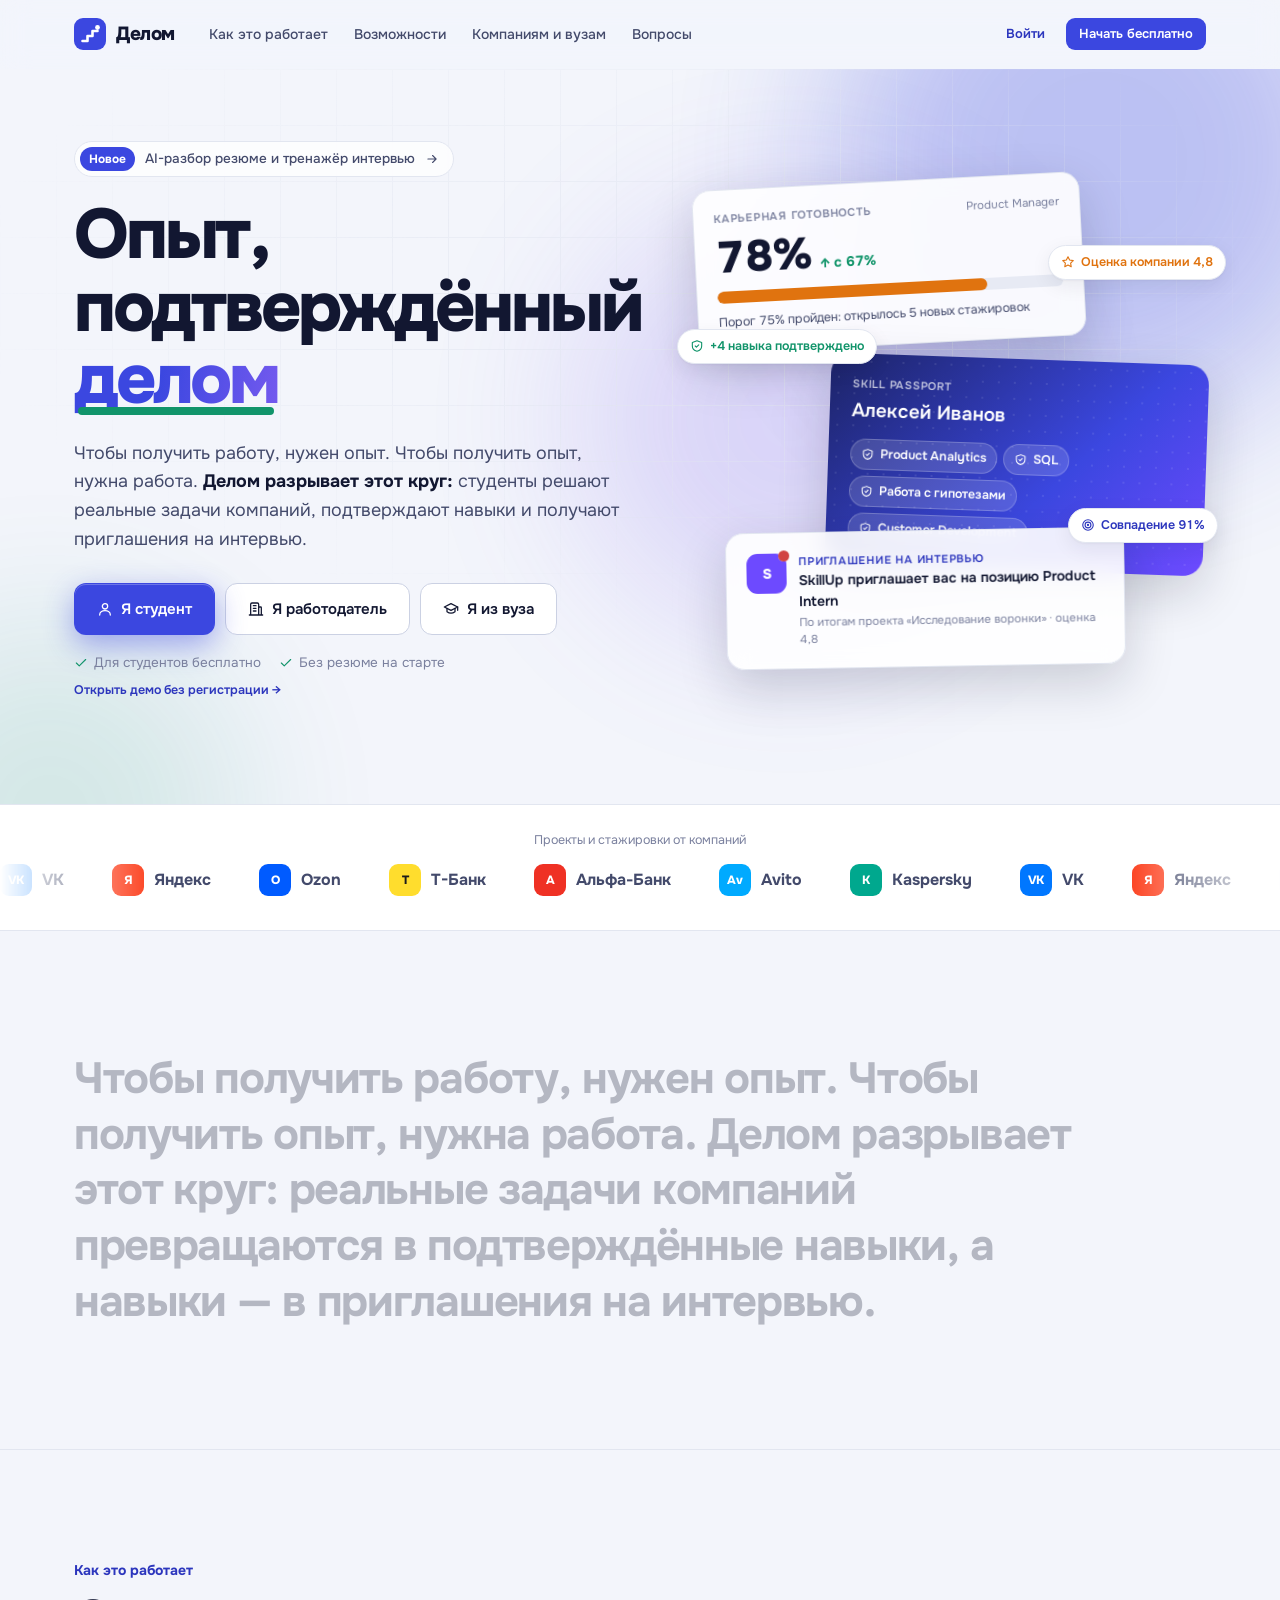
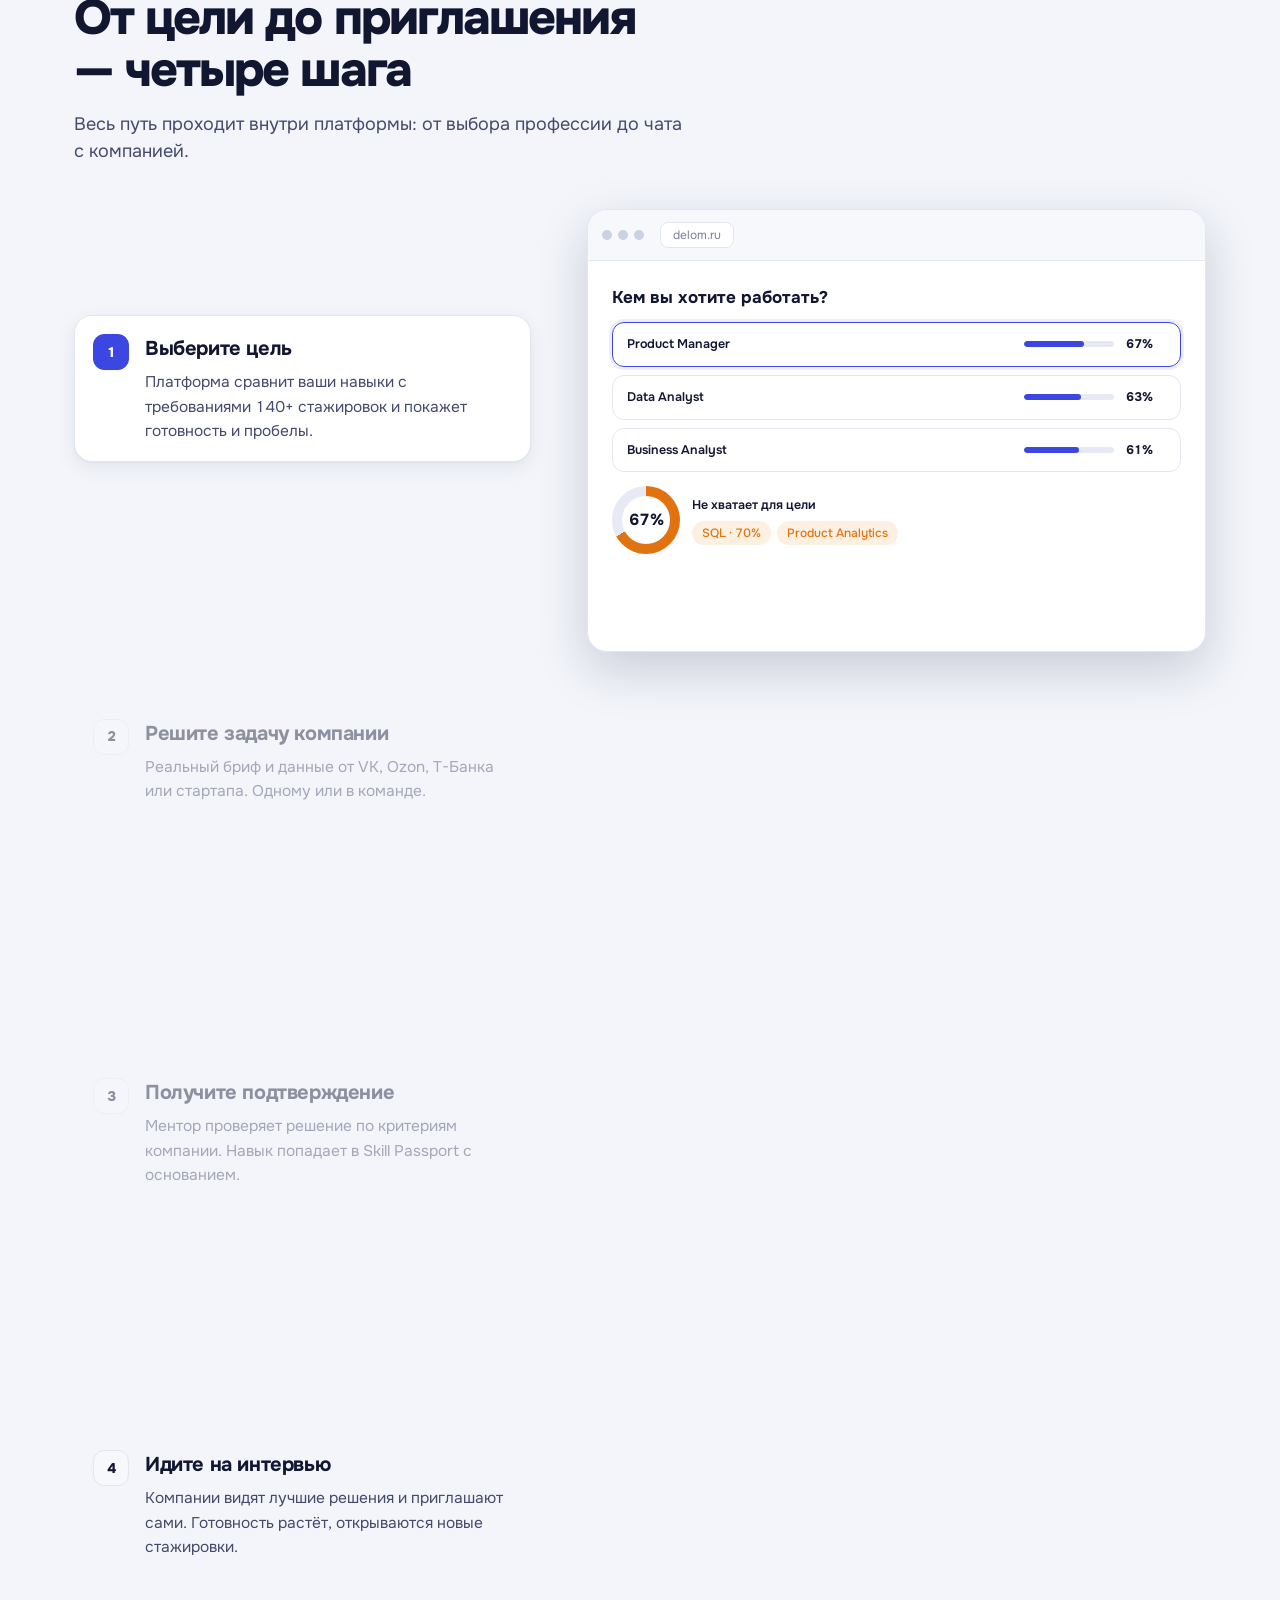
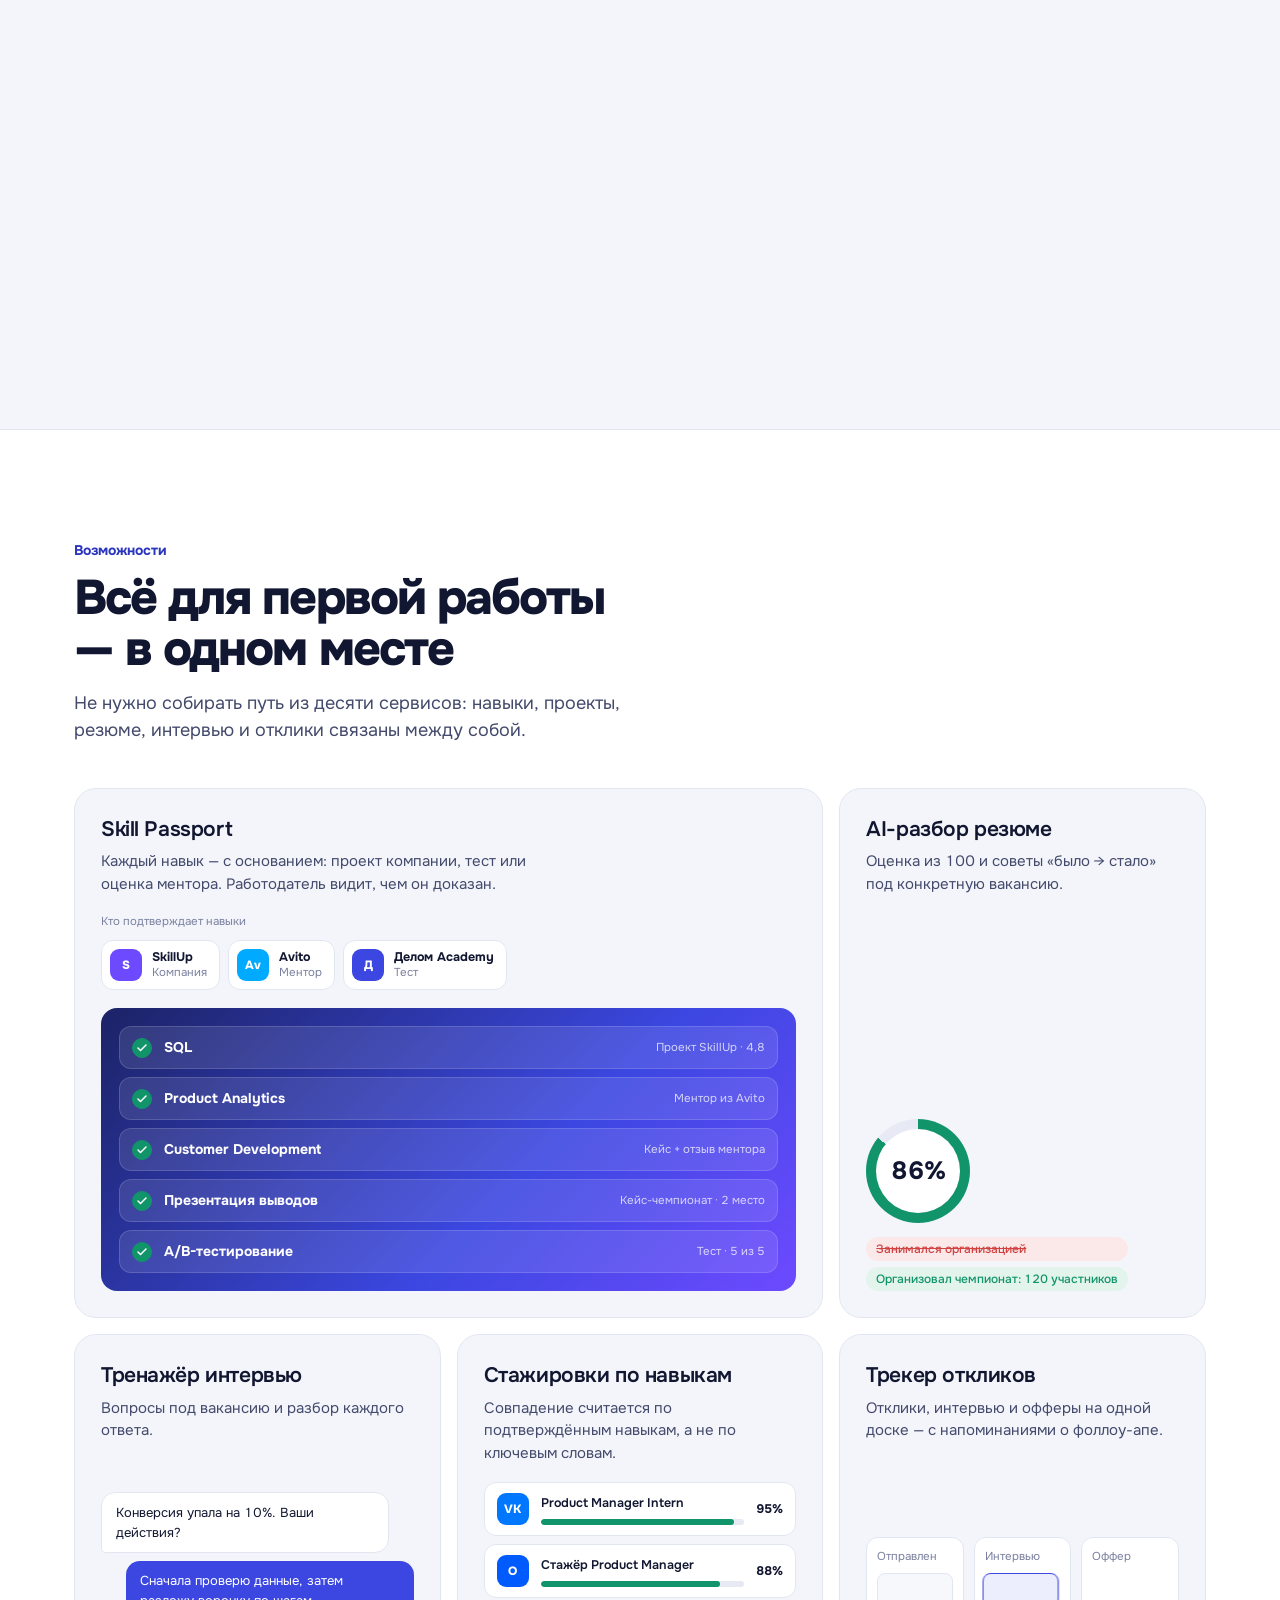
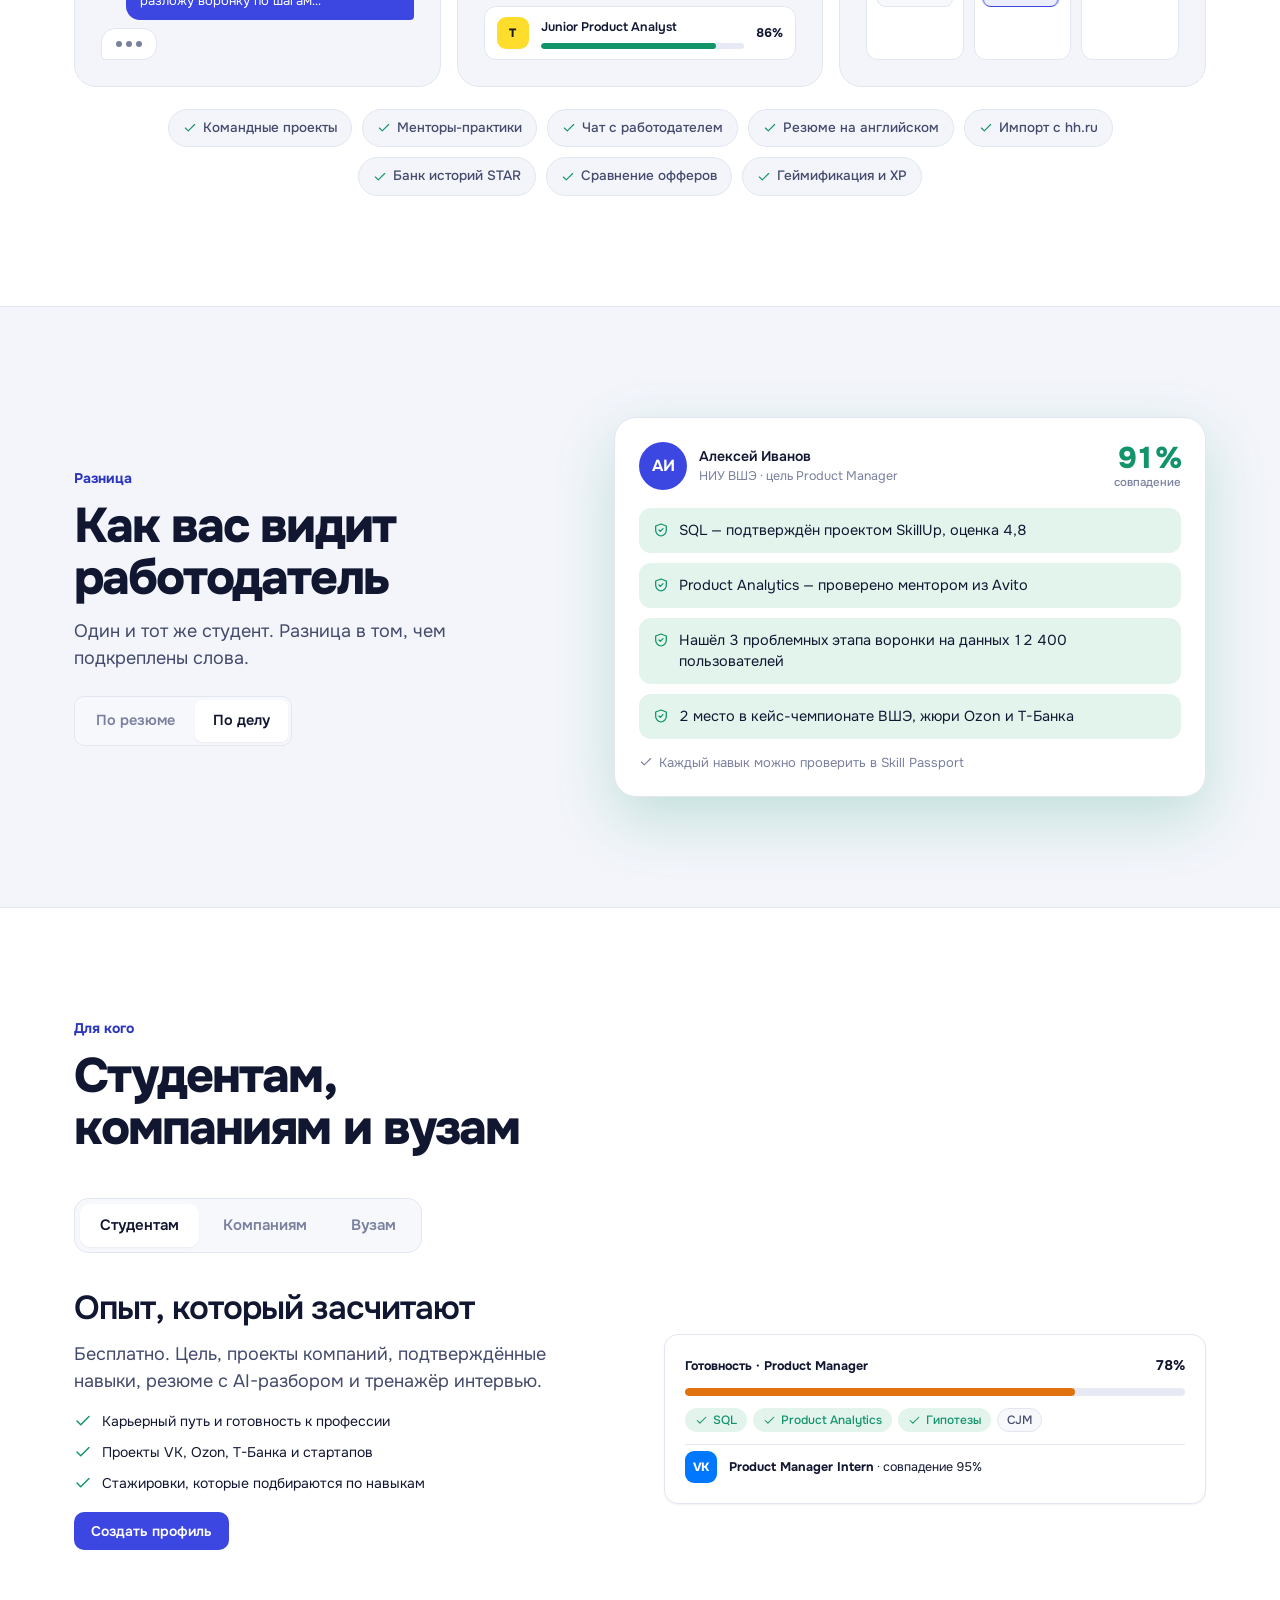
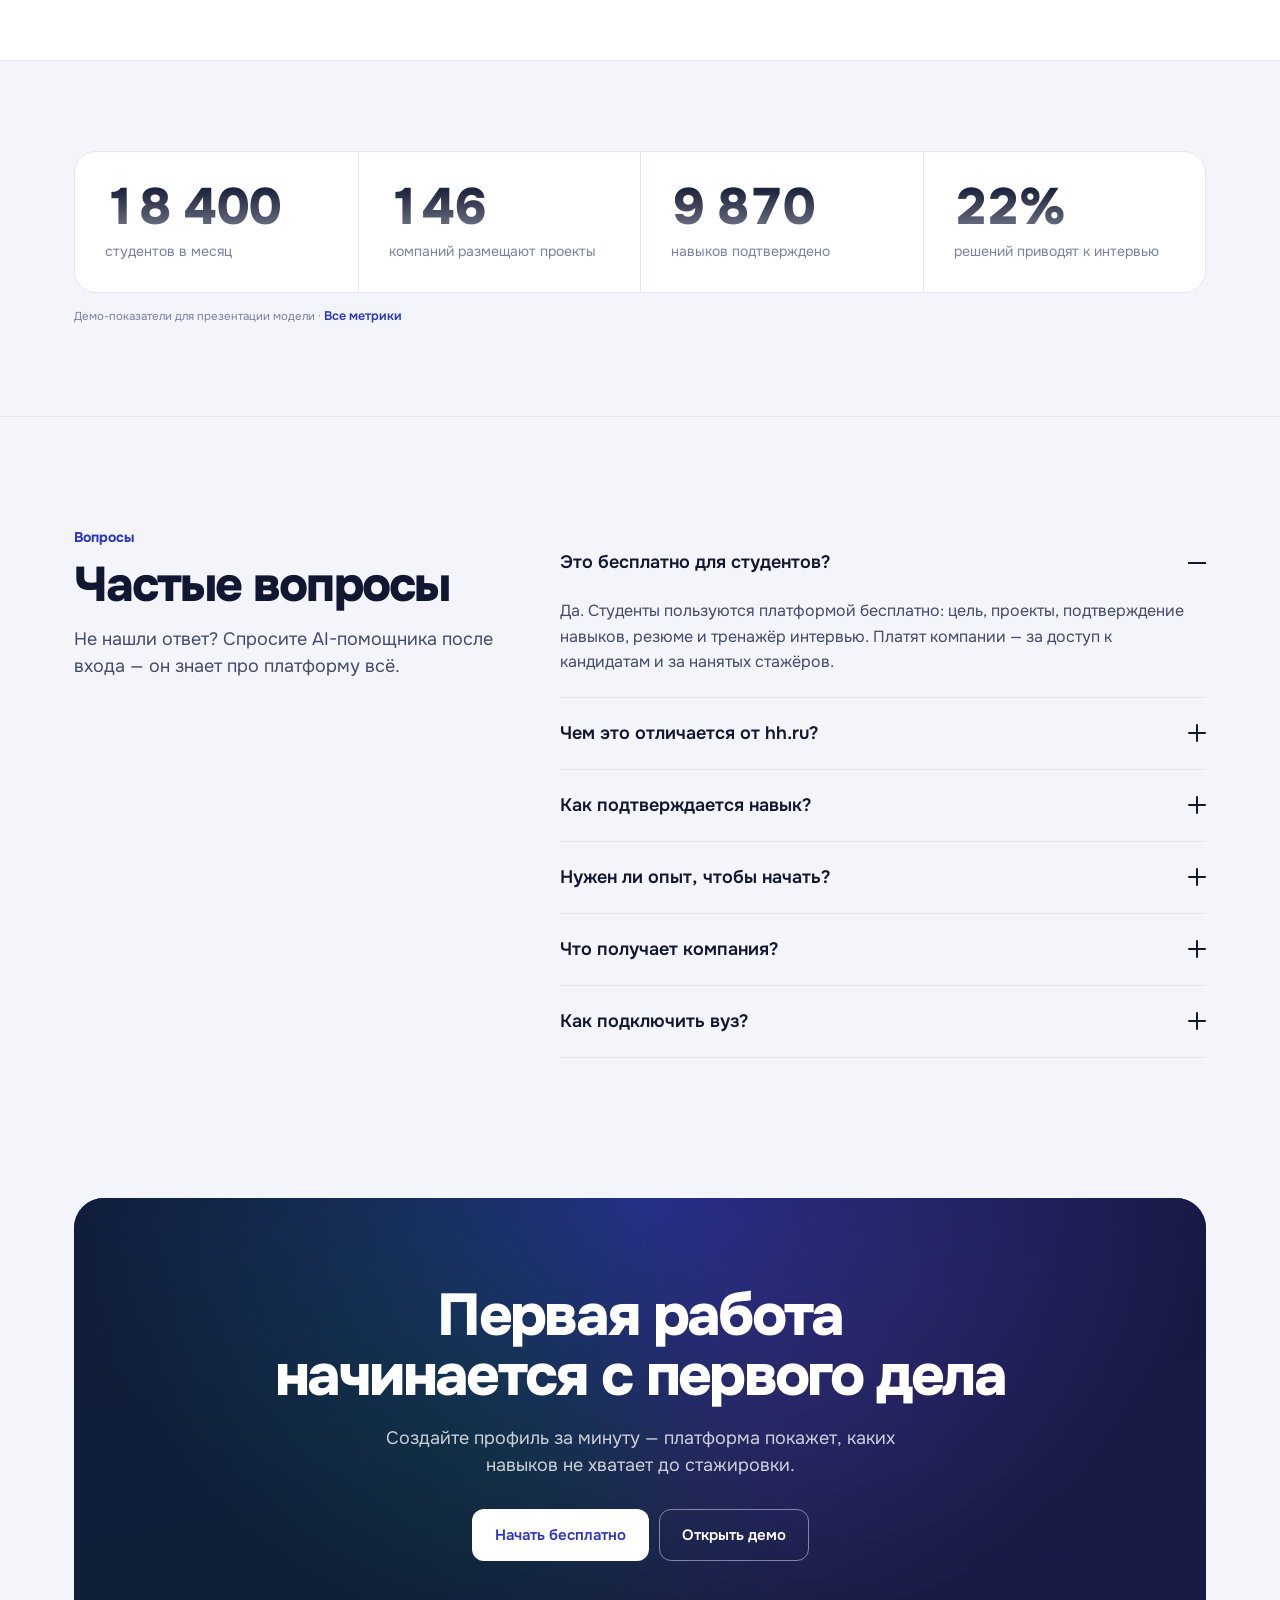
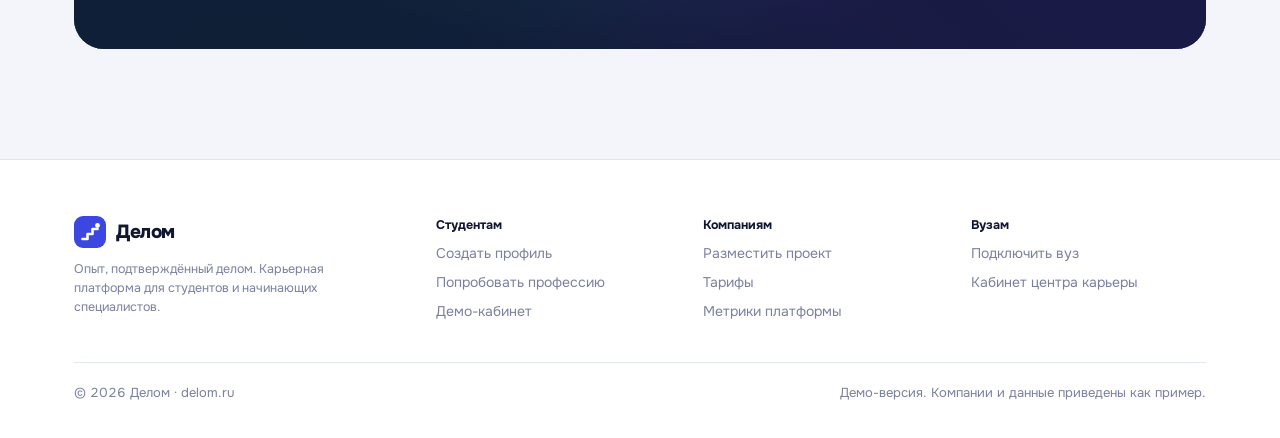
==== index.html @ 208ca9c0 "Делом: демо-версия платформы Co-Authored-By: Claude Opus 5.5 <noreply@anthropic.com> Claude-Session:" ====
<!DOCTYPE html>
<html lang="ru">
<head>
<meta charset="utf-8">
<meta name="viewport" content="width=device-width, initial-scale=1, viewport-fit=cover">
<meta name="description" content="Делом — карьерная платформа для студентов: реальные проекты компаний, подтверждённые навыки и первая работа.">
<title>Делом</title>
<link rel="preconnect" href="https://fonts.googleapis.com">
<link rel="preconnect" href="https://fonts.gstatic.com" crossorigin>
<link rel="stylesheet" href="https://fonts.googleapis.com/css2?family=Onest:wght@400;500;600;700;800&display=swap">
<meta name="theme-color" content="#F3F5FB" media="(prefers-color-scheme: light)">
<meta name="theme-color" content="#0C0F1F" media="(prefers-color-scheme: dark)">
<meta name="apple-mobile-web-app-capable" content="yes">
<meta name="mobile-web-app-capable" content="yes">
<meta name="apple-mobile-web-app-status-bar-style" content="default">
<meta name="apple-mobile-web-app-title" content="Делом">
<meta name="format-detection" content="telephone=no">
<link rel="icon" type="image/png" href="[data-uri]">
<link rel="apple-touch-icon" href="[data-uri]">
<link rel="manifest" href="[data-uri]">
<style>
html,body{margin:0}[hidden]{display:none!important}

:root{
  --bg:#F3F5FB;--surface:#FFFFFF;--surface-2:#F7F8FC;--track:#E7EAF4;
  --border:#E2E6F0;--border-strong:#CBD1E3;
  --text:#121731;--text-2:#434A6B;--muted:#7A809E;
  --accent:#3B47E0;--accent-hover:#2F3ACB;--accent-soft:#ECEEFE;--accent-ink:#2C36BD;--on-accent:#FFFFFF;
  --green:#11946A;--green-soft:#E2F4EC;--orange:#E0730F;--orange-soft:#FDF0E1;--red:#D14343;--red-soft:#FBE9E9;
  --shadow-sm:0 1px 2px rgba(18,23,49,.05);
  --shadow:0 1px 2px rgba(18,23,49,.04),0 6px 20px rgba(18,23,49,.07);
  --shadow-lg:0 18px 50px rgba(18,23,49,.18);
  --scrim:rgba(12,15,34,.45);
  --r:14px;--r-sm:10px;--star:#E9A20B;
  color-scheme:light;
}
@media (prefers-color-scheme:dark){
  :root:not([data-theme="light"]){
    --bg:#0C0F1F;--surface:#141830;--surface-2:#191E3A;--track:#252B4B;
    --border:#252A48;--border-strong:#353C62;
    --text:#E9EBF8;--text-2:#BCC0DA;--muted:#8A90B2;
    --accent:#7581FF;--accent-hover:#8A94FF;--accent-soft:#1E2352;--accent-ink:#AAB2FF;--on-accent:#0C0F1F;
    --green:#3CC692;--green-soft:#132F29;--orange:#F29B4A;--orange-soft:#33251A;--red:#F07676;--red-soft:#3A1D23;
    --shadow-sm:0 1px 2px rgba(0,0,0,.3);--shadow:0 6px 20px rgba(0,0,0,.35);--shadow-lg:0 18px 50px rgba(0,0,0,.55);
    --scrim:rgba(0,0,0,.6);--star:#F5B83D;
    color-scheme:dark;
  }
}
:root[data-theme="dark"]{
  --bg:#0C0F1F;--surface:#141830;--surface-2:#191E3A;--track:#252B4B;
  --border:#252A48;--border-strong:#353C62;
  --text:#E9EBF8;--text-2:#BCC0DA;--muted:#8A90B2;
  --accent:#7581FF;--accent-hover:#8A94FF;--accent-soft:#1E2352;--accent-ink:#AAB2FF;--on-accent:#0C0F1F;
  --green:#3CC692;--green-soft:#132F29;--orange:#F29B4A;--orange-soft:#33251A;--red:#F07676;--red-soft:#3A1D23;
  --shadow-sm:0 1px 2px rgba(0,0,0,.3);--shadow:0 6px 20px rgba(0,0,0,.35);--shadow-lg:0 18px 50px rgba(0,0,0,.55);
  --scrim:rgba(0,0,0,.6);--star:#F5B83D;
  color-scheme:dark;
}
*{box-sizing:border-box}
html,body{height:100%}
body{margin:0;background:var(--bg);color:var(--text);font:400 14px/1.5 'Onest',system-ui,-apple-system,'Segoe UI',Roboto,Arial,sans-serif;-webkit-font-smoothing:antialiased;font-variant-numeric:tabular-nums}
button,input,select,textarea{font:inherit;color:inherit}
a{color:var(--accent-ink);text-decoration:none}
h1,h2,h3,h4{margin:0;text-wrap:balance;letter-spacing:-.01em}
h1{font-size:26px;line-height:1.25;font-weight:700;letter-spacing:-.02em}
h2{font-size:18px;line-height:1.35;font-weight:650}
h3{font-size:15px;line-height:1.4;font-weight:600}
p{margin:0}
svg.i{width:18px;height:18px;flex:none;fill:none;stroke:currentColor;stroke-width:1.9;stroke-linecap:round;stroke-linejoin:round}
:focus-visible{outline:2px solid var(--accent);outline-offset:2px;border-radius:6px}
@media (prefers-reduced-motion:reduce){*{transition:none!important;animation:none!important}}

/* shell */
.app{display:grid;grid-template-columns:252px minmax(0,1fr);min-height:100%}
.sidebar{position:sticky;top:0;height:100vh;height:100dvh;background:var(--surface);border-right:1px solid var(--border);display:flex;flex-direction:column;padding:18px 14px;gap:6px;overflow-y:auto;z-index:40}
.brand{display:flex;align-items:center;gap:10px;padding:4px 8px 16px;font-weight:800;font-size:19px;letter-spacing:-.02em;cursor:pointer}
.brand svg{width:32px;height:32px;flex:none}
.nav-label{font-size:11px;letter-spacing:.07em;text-transform:uppercase;color:var(--muted);font-weight:600;padding:14px 10px 6px}
.nav{display:flex;flex-direction:column;gap:2px}
.nav button{display:flex;align-items:center;gap:11px;padding:9px 12px;border-radius:10px;border:0;background:none;color:var(--text-2);cursor:pointer;text-align:left;font-weight:500;transition:background .15s,color .15s}
.nav button:hover{background:var(--surface-2);color:var(--text)}
.nav button.on{background:var(--accent-soft);color:var(--accent-ink);font-weight:600}
.nav button .cnt{margin-left:auto;font-size:11.5px;font-weight:600;background:var(--green-soft);color:var(--green);padding:1px 7px;border-radius:99px}
.side-foot{margin-top:auto;padding-top:14px}
.mini{border:1px solid var(--border);border-radius:12px;padding:14px;background:var(--surface-2);cursor:pointer;transition:border-color .15s}
.mini:hover{border-color:var(--border-strong)}
.main{min-width:0;display:flex;flex-direction:column}
.topbar{position:sticky;top:env(safe-area-inset-top,0px);z-index:30;height:64px;display:flex;align-items:center;gap:12px;padding:0 24px;background:color-mix(in srgb,var(--bg) 86%,transparent);backdrop-filter:blur(12px);-webkit-backdrop-filter:blur(12px);border-bottom:1px solid var(--border)}
.icon-btn.burger{display:none}
.search{position:relative;flex:1;max-width:440px}
.search input{width:100%;height:40px;border-radius:10px;border:1px solid var(--border);background:var(--surface);padding:0 12px 0 38px;outline:none;transition:border-color .15s,box-shadow .15s}
.search input:focus{border-color:var(--accent);box-shadow:0 0 0 3px var(--accent-soft)}
.search>svg{position:absolute;left:12px;top:11px;color:var(--muted)}
.top-right{margin-left:auto;display:flex;align-items:center;gap:8px}
.seg{display:inline-flex;background:var(--surface-2);border:1px solid var(--border);border-radius:10px;padding:3px;gap:2px}
.seg button{border:0;background:none;padding:6px 12px;border-radius:7px;cursor:pointer;font-size:13px;font-weight:600;color:var(--muted);transition:all .15s}
.seg button.on{background:var(--surface);color:var(--text);box-shadow:var(--shadow-sm)}
.icon-btn{position:relative;width:40px;height:40px;display:grid;place-items:center;border-radius:10px;border:1px solid var(--border);background:var(--surface);cursor:pointer;color:var(--text-2);transition:border-color .15s}
.icon-btn:hover{border-color:var(--border-strong);color:var(--text)}
.badge{position:absolute;top:-4px;right:-4px;min-width:18px;height:18px;border-radius:9px;background:var(--red);color:#fff;font-size:11px;font-weight:700;display:grid;place-items:center;padding:0 5px;border:2px solid var(--bg)}
.avatar{width:36px;height:36px;border-radius:50%;display:grid;place-items:center;font-weight:700;font-size:13px;color:#fff;flex:none}
.av-btn{display:flex;align-items:center;gap:8px;border:0;background:none;cursor:pointer;padding:2px;border-radius:99px}
.pop{position:absolute;top:calc(100% + 8px);right:0;background:var(--surface);border:1px solid var(--border);border-radius:14px;box-shadow:var(--shadow-lg);min-width:300px;z-index:60;overflow:hidden;animation:pop .16s ease-out}
@keyframes pop{from{opacity:0;transform:translateY(-4px)}}
.pop-h{padding:14px 16px;border-bottom:1px solid var(--border);display:flex;justify-content:space-between;align-items:center}
.pop-item{display:flex;gap:12px;padding:12px 16px;cursor:pointer;border:0;background:none;width:100%;text-align:left;align-items:flex-start;transition:background .12s}
.pop-item:hover{background:var(--surface-2)}
.pop-item+.pop-item{border-top:1px solid var(--border)}
.dot{width:8px;height:8px;border-radius:50%;background:var(--accent);flex:none;margin-top:7px}
.view{width:100%;max-width:1280px;margin:0 auto;padding-inline:32px;padding-block:28px 110px}

/* primitives */
.card{background:var(--surface);border:1px solid var(--border);border-radius:var(--r);padding:20px;box-shadow:var(--shadow-sm)}
.card.hov{transition:box-shadow .18s,border-color .18s,transform .18s;cursor:pointer}
.card.hov:hover{box-shadow:var(--shadow);border-color:var(--border-strong);transform:translateY(-1px)}
.card-h{display:flex;align-items:center;justify-content:space-between;gap:12px;margin-bottom:16px}
.muted{color:var(--muted)}
.t2{color:var(--text-2)}
.sm{font-size:12.5px}
.xs{font-size:11.5px}
.b{font-weight:600}
.label{font-size:11px;letter-spacing:.07em;text-transform:uppercase;color:var(--muted);font-weight:600}
.row{display:flex;align-items:center;gap:10px;flex-wrap:wrap}
.col{display:flex;flex-direction:column}
.g4{gap:4px}.g6{gap:6px}.g8{gap:8px}.g12{gap:12px}.g16{gap:16px}.g20{gap:20px}
.stack{display:flex;flex-direction:column;gap:16px}
.between{justify-content:space-between}
.grow{flex:1;min-width:0}
.btn{display:inline-flex;align-items:center;justify-content:center;gap:8px;height:38px;padding:0 16px;border-radius:10px;border:1px solid transparent;font-weight:600;font-size:14px;cursor:pointer;transition:background .15s,border-color .15s,color .15s,transform .1s;white-space:nowrap;text-decoration:none}
.btn:active{transform:translateY(1px)}
.btn[disabled]{opacity:.45;cursor:not-allowed}
.btn-p{background:var(--accent);color:var(--on-accent)}
.btn-p:hover:not([disabled]){background:var(--accent-hover)}
.btn-s{background:var(--surface);border-color:var(--border-strong);color:var(--text)}
.btn-s:hover{border-color:var(--text-2)}
.btn-g{background:transparent;color:var(--accent-ink);padding:0 10px}
.btn-g:hover{background:var(--accent-soft)}
.btn-ok{background:var(--green);color:#fff}
.btn-sm{height:32px;padding:0 12px;font-size:13px;border-radius:9px}
.btn-lg{height:50px;padding:0 24px;font-size:15px;border-radius:12px}
.btn-block{width:100%}
.btn svg.i{width:16px;height:16px}
.pill{display:inline-flex;align-items:center;gap:5px;height:24px;padding:0 9px;border-radius:99px;font-size:12px;font-weight:500;background:var(--surface-2);color:var(--text-2);border:1px solid var(--border);white-space:nowrap}
.pill svg.i{width:13px;height:13px}
.pill.ok{background:var(--green-soft);color:var(--green);border-color:transparent}
.pill.pr{background:var(--orange-soft);color:var(--orange);border-color:transparent}
.pill.ac{background:var(--accent-soft);color:var(--accent-ink);border-color:transparent}
.pill.no{background:var(--surface-2);color:var(--muted)}
.pill.red{background:var(--red-soft);color:var(--red);border-color:transparent}
.chips{display:flex;flex-wrap:wrap;gap:6px}
.bar{height:8px;border-radius:99px;background:var(--track);overflow:hidden}
.bar>i{display:block;height:100%;border-radius:inherit;background:var(--accent);transition:width .9s cubic-bezier(.2,.8,.2,1)}
.bar.o>i{background:var(--orange)}.bar.gr>i{background:var(--green)}
.bar.thin{height:6px}
.bar.fat{height:12px}
.logo{width:40px;height:40px;border-radius:11px;display:grid;place-items:center;font-weight:800;font-size:14px;flex:none;letter-spacing:-.02em}
.logo.sm{width:32px;height:32px;border-radius:9px;font-size:12px}
.logo.lg{width:56px;height:56px;border-radius:14px;font-size:19px}
.ring{border-radius:50%;background:conic-gradient(var(--c) calc(var(--p)*1%),var(--track) 0);display:grid;place-items:center;position:relative;flex:none}
.ring::before{content:"";position:absolute;inset:5px;border-radius:50%;background:var(--surface)}
.ring span{position:relative;font-weight:700;font-size:13px}
.ring.big::before{inset:10px}
.ring.big span{font-size:28px;letter-spacing:-.02em}
.page-h{display:flex;align-items:flex-end;justify-content:space-between;gap:16px;flex-wrap:wrap;margin-bottom:22px}
.page-h p{margin-top:6px;color:var(--muted);max-width:640px}
.crumb{display:inline-flex;align-items:center;gap:6px;color:var(--muted);font-weight:500;border:0;background:none;cursor:pointer;padding:0;margin-bottom:14px}
.crumb:hover{color:var(--text)}
.tabs{display:flex;gap:4px;border-bottom:1px solid var(--border);margin-bottom:18px;overflow-x:auto}
.tabs button{border:0;background:none;padding:10px 14px;cursor:pointer;color:var(--muted);font-weight:600;border-bottom:2px solid transparent;margin-bottom:-1px;white-space:nowrap}
.tabs button.on{color:var(--text);border-bottom-color:var(--accent)}
.tabs button .n{font-size:12px;color:var(--muted);margin-left:4px;font-weight:500}
.filters{display:flex;flex-wrap:wrap;gap:8px;align-items:center;margin-bottom:18px}
.field{display:flex;flex-direction:column;gap:6px}
.field>span{font-size:13px;font-weight:600;color:var(--text-2)}
.inp,.sel,textarea.inp{height:38px;border-radius:10px;border:1px solid var(--border);background:var(--surface);padding:0 12px;outline:none;transition:border-color .15s,box-shadow .15s;min-width:0}
textarea.inp{height:auto;padding:10px 12px;resize:vertical;line-height:1.5}
.inp:focus,.sel:focus{border-color:var(--accent);box-shadow:0 0 0 3px var(--accent-soft)}
.sel{appearance:none;padding-right:32px;background-image:url("data:image/svg+xml,%3Csvg xmlns='http://www.w3.org/2000/svg' width='12' height='12' viewBox='0 0 24 24' fill='none' stroke='%237A809E' stroke-width='2.5' stroke-linecap='round'%3E%3Cpath d='M6 9l6 6 6-6'/%3E%3C/svg%3E");background-repeat:no-repeat;background-position:right 11px center;cursor:pointer}
.check{display:inline-flex;align-items:center;gap:8px;cursor:pointer;user-select:none;font-weight:500;color:var(--text-2)}
.check input{width:17px;height:17px;accent-color:var(--accent);margin:0}
.toggle-chip{border:1px solid var(--border);background:var(--surface);border-radius:99px;padding:6px 12px;font-size:13px;font-weight:500;cursor:pointer;color:var(--text-2);transition:all .15s}
.toggle-chip.on{background:var(--accent-soft);border-color:var(--accent);color:var(--accent-ink)}
.divider{height:1px;background:var(--border);margin:16px 0}
.empty{padding:40px;text-align:center;color:var(--muted)}
.new-tag{font-size:10.5px;font-weight:700;letter-spacing:.05em;text-transform:uppercase;color:var(--green);background:var(--green-soft);padding:2px 7px;border-radius:6px}

/* grids */
.grid-2{display:grid;grid-template-columns:repeat(2,minmax(0,1fr));gap:16px}
.grid-3{display:grid;grid-template-columns:repeat(3,minmax(0,1fr));gap:16px}
.grid-4{display:grid;grid-template-columns:repeat(4,minmax(0,1fr));gap:16px}
.split{display:grid;grid-template-columns:minmax(0,1fr) 340px;gap:20px;align-items:start}
.sticky{position:sticky;top:84px}

/* dashboard */
.hero{display:grid;grid-template-columns:minmax(0,1fr) 360px;gap:28px;padding:28px;background:var(--surface);border:1px solid var(--border);border-radius:18px;box-shadow:var(--shadow-sm);position:relative;overflow:hidden}
.hero::after{content:"";position:absolute;right:-80px;top:-120px;width:420px;height:420px;border-radius:50%;background:radial-gradient(closest-side,var(--accent-soft),transparent);pointer-events:none}
.hero>*{position:relative;z-index:1}
.readiness{background:var(--surface-2);border:1px solid var(--border);border-radius:14px;padding:18px}
.big-num{font-size:44px;font-weight:800;letter-spacing:-.03em;line-height:1}
.delta{color:var(--green);font-weight:700;font-size:14px}
.next{background:var(--accent);color:var(--on-accent);border:0;border-radius:var(--r);padding:22px;display:flex;gap:18px;align-items:center;flex-wrap:wrap}
.next .muted{color:color-mix(in srgb,var(--on-accent) 75%,transparent)}
.next .btn{background:var(--on-accent);color:var(--accent-ink)}
.next .label{color:color-mix(in srgb,var(--on-accent) 70%,transparent)}
.stat{padding:14px;border-radius:12px;background:var(--surface-2);border:1px solid var(--border)}
.stat .v{font-size:24px;font-weight:750;letter-spacing:-.02em;line-height:1.1}
.stat .v small{font-size:14px;color:var(--muted);font-weight:600}
.opp{display:flex;gap:14px;align-items:flex-start}
.skill-row{display:grid;grid-template-columns:minmax(0,1fr) 120px auto;gap:14px;align-items:center;padding:10px 0}
.skill-row+.skill-row{border-top:1px solid var(--border)}

/* roadmap */
.road{display:grid;grid-template-columns:repeat(4,minmax(0,1fr));gap:16px;position:relative}
.stage{background:var(--surface);border:1px solid var(--border);border-radius:var(--r);padding:18px;display:flex;flex-direction:column;gap:12px;position:relative}
.stage.cur{border-color:var(--accent);box-shadow:0 0 0 3px var(--accent-soft)}
.stage.lock{background:var(--surface-2)}
.st-num{width:30px;height:30px;border-radius:50%;display:grid;place-items:center;font-weight:700;font-size:13px;background:var(--track);color:var(--text-2)}
.stage.done .st-num{background:var(--green);color:#fff}
.stage.cur .st-num{background:var(--accent);color:var(--on-accent)}
.ri{display:flex;flex-direction:column;gap:6px;padding:10px 12px;border-radius:10px;background:var(--surface-2);border:1px solid var(--border)}
.stage.lock .ri{background:var(--surface)}
.ri-top{display:flex;align-items:center;gap:8px}
.mk{width:20px;height:20px;border-radius:50%;display:grid;place-items:center;flex:none;border:1.5px solid var(--border-strong)}
.mk svg.i{width:12px;height:12px;stroke-width:3}
.mk.ok{background:var(--green);border-color:var(--green);color:#fff}
.mk.self{background:var(--text-2);border-color:var(--text-2);color:var(--surface)}
.mk.pr{border-color:var(--orange);border-width:2px;background:conic-gradient(var(--orange) calc(var(--p)*1%),transparent 0);}
.linkish{border:0;background:none;padding:0;color:var(--accent-ink);font-weight:600;font-size:12.5px;cursor:pointer;text-align:left}
.linkish:hover{text-decoration:underline}

/* skills */
.passport{background:linear-gradient(135deg,#1C2366,#3B47E0 70%,#5A4BE8);color:#fff;border-radius:18px;padding:24px;position:relative;overflow:hidden}
.passport::before{content:"";position:absolute;inset:0;background-image:radial-gradient(rgba(255,255,255,.08) 1px,transparent 1px);background-size:16px 16px;pointer-events:none}
.passport>*{position:relative}
.pp-card{background:rgba(255,255,255,.1);border:1px solid rgba(255,255,255,.18);border-radius:12px;padding:14px;display:flex;flex-direction:column;gap:6px;backdrop-filter:blur(4px)}
.pp-card .xs{color:rgba(255,255,255,.72)}
.pp-grid{display:grid;grid-template-columns:repeat(auto-fill,minmax(200px,1fr));gap:12px}
.sk-list .sk{display:grid;grid-template-columns:minmax(0,1.1fr) minmax(0,1.6fr) 150px auto;gap:16px;align-items:center;padding:16px 20px}
.sk-list .sk+.sk{border-top:1px solid var(--border)}

/* catalog cards */
.pcard{display:flex;flex-direction:column;gap:14px}
.meta{display:flex;flex-wrap:wrap;gap:6px 14px;color:var(--muted);font-size:13px}
.meta span{display:inline-flex;align-items:center;gap:5px}
.meta svg.i{width:14px;height:14px}
.reward{display:flex;align-items:center;gap:8px;color:var(--green);font-weight:600;font-size:13px}
.jcard{position:relative;display:flex;flex-direction:column;gap:14px}
.jcard.locked>*:not(.lock-veil){filter:blur(1.5px);opacity:.55}
.lock-veil{position:absolute;inset:0;border-radius:var(--r);display:flex;flex-direction:column;align-items:center;justify-content:center;gap:8px;text-align:center;padding:20px;z-index:2}
.lock-veil .lk{width:42px;height:42px;border-radius:50%;background:var(--surface);border:1px solid var(--border);display:grid;place-items:center;box-shadow:var(--shadow)}
.req{display:flex;flex-wrap:wrap;gap:6px 12px;font-size:13px}
.req span{display:inline-flex;align-items:center;gap:4px}
.req .y{color:var(--green)}.req .t{color:var(--orange)}.req .n{color:var(--muted)}
.banner{display:flex;gap:14px;align-items:center;padding:14px 18px;border-radius:12px;background:var(--green-soft);color:var(--text);margin-bottom:18px;flex-wrap:wrap}
.banner .ic{width:36px;height:36px;border-radius:10px;display:grid;place-items:center;background:var(--green);color:#fff;flex:none}
.banner.ac{background:var(--accent-soft)}.banner.ac .ic{background:var(--accent);color:var(--on-accent)}

/* project detail */
.task-q{border-left:3px solid var(--accent);padding:12px 16px;background:var(--accent-soft);border-radius:0 10px 10px 0;font-weight:600;font-size:15px}
.ol{margin:0;padding:0;list-style:none;counter-reset:s;display:flex;flex-direction:column;gap:10px}
.ol li{counter-increment:s;display:flex;gap:12px;align-items:flex-start}
.ol li::before{content:counter(s);width:24px;height:24px;border-radius:50%;background:var(--surface-2);border:1px solid var(--border);display:grid;place-items:center;font-size:12px;font-weight:700;flex:none;color:var(--text-2)}
.ul{margin:0;padding:0;list-style:none;display:flex;flex-direction:column;gap:10px}
.ul li{display:flex;gap:10px;align-items:flex-start}
.ul li>svg.i{color:var(--green);margin-top:1px}
.fileln{display:flex;align-items:center;gap:12px;padding:10px 12px;border:1px solid var(--border);border-radius:10px;cursor:pointer;background:var(--surface);transition:border-color .15s;width:100%;text-align:left}
.fileln:hover{border-color:var(--border-strong)}
.fileln .fi{width:34px;height:34px;border-radius:8px;display:grid;place-items:center;font-size:10px;font-weight:800;flex:none}

/* workspace */
.task{display:flex;gap:14px;padding:16px;border:1px solid var(--border);border-radius:12px;background:var(--surface);transition:border-color .15s,background .15s}
.task.done{background:var(--green-soft);border-color:transparent}
.tick{width:24px;height:24px;border-radius:7px;border:2px solid var(--border-strong);display:grid;place-items:center;cursor:pointer;flex:none;background:var(--surface);transition:all .15s}
.tick svg.i{width:14px;height:14px;stroke-width:3;opacity:0}
.task.done .tick{background:var(--green);border-color:var(--green);color:#fff}
.task.done .tick svg.i{opacity:1}
.funnel{display:flex;flex-direction:column;gap:8px}
.fn-row{display:grid;grid-template-columns:150px minmax(0,1fr) 110px;gap:12px;align-items:center;font-size:13px}
.fn-bar{height:26px;border-radius:7px;background:var(--track);overflow:hidden}
.fn-bar i{display:block;height:100%;background:var(--accent);border-radius:7px;opacity:.85}
.fn-row.hot .fn-bar i{background:var(--orange)}
.fn-row.hot .cv{color:var(--orange);font-weight:700}
.drop{border:1.5px dashed var(--border-strong);border-radius:12px;padding:18px;text-align:center;display:flex;flex-direction:column;align-items:center;gap:8px;background:var(--surface-2)}
.review-step{display:flex;align-items:center;gap:12px;padding:10px 0;color:var(--muted);transition:color .2s}
.review-step.on{color:var(--text)}
.review-step .mk{transition:all .2s}
.review-step.on .mk{background:var(--green);border-color:var(--green);color:#fff}
.spin{width:20px;height:20px;border-radius:50%;border:2.5px solid var(--track);border-top-color:var(--accent);animation:sp .8s linear infinite;flex:none}
@keyframes sp{to{transform:rotate(360deg)}}

/* complete */
.celebrate{text-align:center;padding:36px 24px;background:var(--surface);border:1px solid var(--border);border-radius:18px;position:relative;overflow:hidden}
.celebrate .burst{width:72px;height:72px;border-radius:50%;background:var(--green);color:#fff;display:grid;place-items:center;margin:0 auto 16px;box-shadow:0 0 0 10px var(--green-soft)}
.celebrate .burst svg.i{width:34px;height:34px;stroke-width:2.6}
.conf{position:absolute;width:8px;height:14px;border-radius:2px;top:-20px;animation:fall 2.6s ease-in forwards;opacity:.9}
@keyframes fall{to{transform:translateY(420px) rotate(540deg);opacity:0}}
.newskill{display:flex;align-items:center;gap:12px;padding:14px;border-radius:12px;background:var(--green-soft)}
.newskill .mk{width:28px;height:28px}
.newskill .mk svg.i{width:15px;height:15px}
.invite{border-radius:18px;padding:24px;background:var(--surface);border:2px solid var(--accent);box-shadow:0 0 0 5px var(--accent-soft);display:flex;gap:18px;align-items:flex-start;flex-wrap:wrap}

/* portfolio */
.pf-head{display:flex;gap:22px;align-items:center;flex-wrap:wrap}
.pf-av{width:88px;height:88px;border-radius:22px;background:linear-gradient(135deg,#3B47E0,#7B5CF0);color:#fff;display:grid;place-items:center;font-size:30px;font-weight:800;flex:none}
.pf-proj{border:1px solid var(--border);border-radius:14px;padding:20px;display:flex;flex-direction:column;gap:14px;background:var(--surface)}
.pf-proj.fresh{border-color:var(--green);box-shadow:0 0 0 3px var(--green-soft)}
.quote{padding:14px 16px;border-radius:12px;background:var(--surface-2);border:1px solid var(--border);font-size:14px;color:var(--text-2)}
.metric{display:flex;flex-direction:column;gap:2px;padding:12px 14px;border-radius:10px;background:var(--surface-2);border:1px solid var(--border)}
.metric b{font-size:20px;letter-spacing:-.02em}

/* try */
.prof{display:flex;flex-direction:column;gap:12px}
.prof .pi{width:44px;height:44px;border-radius:12px;display:grid;place-items:center}
.opt{display:flex;align-items:flex-start;gap:12px;padding:14px 16px;border:1px solid var(--border);border-radius:12px;background:var(--surface);cursor:pointer;text-align:left;width:100%;transition:border-color .15s,background .15s}
.opt:hover:not([disabled]){border-color:var(--accent)}
.opt .ol-l{width:26px;height:26px;border-radius:8px;display:grid;place-items:center;background:var(--surface-2);border:1px solid var(--border);font-weight:700;font-size:12px;flex:none}
.opt.right{border-color:var(--green);background:var(--green-soft)}
.opt.wrong{border-color:var(--red);background:var(--red-soft)}
.opt[disabled]{cursor:default}
.fb{padding:14px 16px;border-radius:12px;font-size:14px}
.fb.ok{background:var(--green-soft)}.fb.bad{background:var(--orange-soft)}

/* modal */
.scrim{position:fixed;inset:0;background:var(--scrim);z-index:100;display:grid;place-items:center;padding:16px;animation:fade .15s}
@keyframes fade{from{opacity:0}}
.modal{background:var(--surface);border-radius:18px;width:100%;max-width:560px;max-height:calc(100dvh - 32px);overflow:auto;box-shadow:var(--shadow-lg);animation:up .2s ease-out;border:1px solid var(--border)}
.modal.wide{max-width:860px}
@keyframes up{from{opacity:0;transform:translateY(10px) scale(.99)}}
.modal-h{padding:20px 22px 0;display:flex;justify-content:space-between;align-items:flex-start;gap:12px}
.modal-b{padding:18px 22px 22px}
.x{border:0;background:var(--surface-2);width:32px;height:32px;border-radius:9px;display:grid;place-items:center;cursor:pointer;color:var(--muted);flex:none}
.x:hover{color:var(--text)}
.conf-opt{display:flex;gap:14px;padding:14px;border:1px solid var(--border);border-radius:12px;cursor:pointer;background:var(--surface);text-align:left;width:100%;transition:border-color .15s,background .15s;align-items:flex-start}
.conf-opt:hover{border-color:var(--accent);background:var(--accent-soft)}
.conf-opt .ci{width:38px;height:38px;border-radius:10px;display:grid;place-items:center;background:var(--accent-soft);color:var(--accent-ink);flex:none}
.slot{border:1px solid var(--border);border-radius:10px;padding:12px 14px;cursor:pointer;background:var(--surface);text-align:left;font-weight:600;transition:all .15s}
.slot.on{border-color:var(--accent);background:var(--accent-soft);color:var(--accent-ink)}

/* onboarding */
.onb{max-width:980px;display:grid;grid-template-columns:360px minmax(0,1fr);padding:0;overflow:hidden}
.onb-l{background:linear-gradient(160deg,#171D55,#3B47E0);color:#fff;padding:32px;display:flex;flex-direction:column;gap:18px}
.onb-l .step{display:flex;gap:10px;align-items:center;font-size:13.5px;color:rgba(255,255,255,.86)}
.onb-l .step i{width:22px;height:22px;border-radius:50%;background:rgba(255,255,255,.16);display:grid;place-items:center;font-style:normal;font-size:11px;font-weight:700;flex:none}
.onb-r{padding:28px}
.goal{display:flex;flex-direction:column;gap:8px;padding:14px;border:1px solid var(--border);border-radius:12px;background:var(--surface);cursor:pointer;text-align:left;transition:all .15s}
.goal:hover{border-color:var(--accent)}
.goal.on{border-color:var(--accent);box-shadow:0 0 0 3px var(--accent-soft)}
.goal.soon{opacity:.62}

/* AI */
.fab{position:fixed;right:24px;bottom:calc(24px + env(safe-area-inset-bottom,0px));z-index:50;height:52px;padding:0 20px 0 16px;border-radius:26px;border:0;background:var(--accent);color:var(--on-accent);display:flex;align-items:center;gap:9px;font-weight:700;cursor:pointer;box-shadow:0 10px 30px color-mix(in srgb,var(--accent) 40%,transparent);transition:transform .15s}
.fab:hover{transform:translateY(-2px)}
.ai{position:fixed;right:24px;bottom:calc(24px + env(safe-area-inset-bottom,0px));z-index:70;width:400px;max-width:calc(100vw - 32px);height:600px;max-height:calc(100dvh - 48px);background:var(--surface);border:1px solid var(--border);border-radius:18px;box-shadow:var(--shadow-lg);display:flex;flex-direction:column;overflow:hidden;animation:up .2s ease-out}
.ai-h{padding:14px 16px;border-bottom:1px solid var(--border);display:flex;align-items:center;gap:10px}
.ai-ic{width:36px;height:36px;border-radius:10px;background:linear-gradient(135deg,#3B47E0,#7B5CF0);color:#fff;display:grid;place-items:center;flex:none}
.ai-body{flex:1;overflow-y:auto;padding:16px;display:flex;flex-direction:column;gap:12px}
.msg{max-width:88%;padding:10px 14px;border-radius:14px;font-size:14px;line-height:1.5}
.msg.me{align-self:flex-end;background:var(--accent);color:var(--on-accent);border-bottom-right-radius:4px}
.msg.bot{align-self:flex-start;background:var(--surface-2);border:1px solid var(--border);border-bottom-left-radius:4px}
.msg.bot ol{margin:6px 0;padding-left:20px}
.msg .acts{display:flex;flex-wrap:wrap;gap:6px;margin-top:10px}
.typing{display:flex;gap:4px;padding:14px}
.typing i{width:6px;height:6px;border-radius:50%;background:var(--muted);animation:bl 1s infinite}
.typing i:nth-child(2){animation-delay:.15s}.typing i:nth-child(3){animation-delay:.3s}
@keyframes bl{50%{opacity:.25}}
.sugg{display:flex;flex-wrap:wrap;gap:6px;padding:0 16px 10px}
.sugg button{border:1px solid var(--border);background:var(--surface);border-radius:99px;padding:6px 11px;font-size:12.5px;cursor:pointer;color:var(--text-2);text-align:left}
.sugg button:hover{border-color:var(--accent);color:var(--accent-ink)}
.ai-f{display:flex;gap:8px;padding:12px;border-top:1px solid var(--border)}
.ai-f input{flex:1;height:42px;border-radius:10px;border:1px solid var(--border);background:var(--surface-2);padding:0 12px;outline:none;min-width:0}
.ai-f input:focus{border-color:var(--accent)}

/* tour */
.tour{min-width:360px;max-width:92vw}
.tour-list{max-height:60vh;overflow:auto;padding:6px 0}
.tstep{display:flex;gap:12px;align-items:center;padding:8px 16px}
.tstep .mk{width:22px;height:22px;font-size:11px;font-weight:700;color:var(--muted)}
.tstep.done .mk{background:var(--green);border-color:var(--green);color:#fff}
.tstep .grow{font-size:13.5px}
.tstep.done .grow{color:var(--muted)}

.toast-wrap{position:fixed;left:50%;bottom:calc(24px + env(safe-area-inset-bottom,0px));transform:translateX(-50%);z-index:200;display:flex;flex-direction:column;gap:8px;align-items:center;pointer-events:none;width:max-content;max-width:calc(100vw - 32px)}
.toast{background:var(--text);color:var(--bg);padding:12px 16px;border-radius:12px;box-shadow:var(--shadow-lg);display:flex;align-items:center;gap:10px;font-weight:500;animation:up .2s ease-out}
.toast svg.i{color:var(--green)}

/* employer */
.kpi{display:flex;flex-direction:column;gap:6px}
.kpi .v{font-size:30px;font-weight:800;letter-spacing:-.03em;line-height:1}
.hbar{display:grid;grid-template-columns:170px minmax(0,1fr) 60px;gap:12px;align-items:center;font-size:13px;padding:5px 0}
.cand{display:grid;grid-template-columns:auto minmax(0,1fr) auto;gap:16px;align-items:center}
.tbl{width:100%;border-collapse:collapse;font-size:13.5px}
.tbl th{text-align:left;font-size:11px;letter-spacing:.06em;text-transform:uppercase;color:var(--muted);font-weight:600;padding:10px 12px;border-bottom:1px solid var(--border)}
.tbl td{padding:12px;border-bottom:1px solid var(--border);vertical-align:middle}
.tbl tr:last-child td{border-bottom:0}
.tbl-wrap{overflow-x:auto}
.form-grid{display:grid;grid-template-columns:repeat(2,minmax(0,1fr));gap:16px}
.form-grid .full{grid-column:1/-1}
.drawer-scrim{display:none}

@media (max-width:1180px){
  .hero{grid-template-columns:1fr}
  .road{grid-template-columns:repeat(2,minmax(0,1fr))}
  .grid-4{grid-template-columns:repeat(2,minmax(0,1fr))}
  .split{grid-template-columns:1fr}
  .sticky{position:static}
  .sk-list .sk{grid-template-columns:minmax(0,1fr) 150px auto}
  .sk-list .sk .basis{grid-column:1/-1;grid-row:2}
}
@media (max-width:960px){
  .app{grid-template-columns:minmax(0,1fr)}
  .sidebar{position:fixed;left:0;top:0;bottom:0;width:272px;transform:translateX(-100%);transition:transform .22s ease;box-shadow:var(--shadow-lg);padding-top:calc(18px + env(safe-area-inset-top,0px))}
  .sidebar.open{transform:none}
  .drawer-scrim.open{display:block;position:fixed;inset:0;background:var(--scrim);z-index:35}
  .icon-btn.burger{display:grid}
  .grid-3{grid-template-columns:repeat(2,minmax(0,1fr))}
  .onb{grid-template-columns:1fr}
  .onb-l{padding:24px}
  .onb-l .steps{display:none}
}
@media (max-width:720px){
  .view{padding-inline:16px;padding-block:20px 110px}
  .topbar{padding:0 16px;gap:8px}
  .grid-2,.grid-3,.road,.form-grid{grid-template-columns:1fr}
  .grid-4{grid-template-columns:repeat(2,minmax(0,1fr))}
  .hide-m{display:none!important}
  .hero{padding:20px}
  h1{font-size:22px}
  .fn-row{grid-template-columns:100px minmax(0,1fr) 72px}
  .hbar{grid-template-columns:120px minmax(0,1fr) 44px}
  .skill-row{grid-template-columns:minmax(0,1fr) 80px}
  .skill-row .btn-g{grid-column:1/-1;justify-self:start;padding:0}
  .sk-list .sk{grid-template-columns:minmax(0,1fr) auto;padding:14px 16px}
  .sk-list .sk .prog{grid-column:1/-1}
  .cand{grid-template-columns:auto minmax(0,1fr)}
  .cand .cand-act{grid-column:1/-1}
  .fab span{display:none}
  .fab{padding:0;width:52px;justify-content:center}
  .ai{right:16px;bottom:16px}
  .search{max-width:none}
}
@media (max-width:460px){
  .seg button{padding:6px 8px;font-size:12px}
  .search input{padding-right:6px}
}

/* ===== bare layout (landing, auth) ===== */
.app.bare{display:block}
.app.bare>.sidebar,.app.bare .topbar,.app.bare .drawer-scrim{display:none!important}
.app.bare .view{max-width:none;padding:0}
.app.bare~.fab{display:none!important}

/* role switcher */
.role-btn{display:inline-flex;align-items:center;gap:8px;height:40px;padding:0 10px 0 12px;border-radius:10px;border:1px solid var(--border);background:var(--surface);cursor:pointer;font-weight:600;font-size:13px;color:var(--text);white-space:nowrap}
.role-btn:hover{border-color:var(--border-strong)}
.role-btn .rl{color:var(--muted);font-weight:500}
.role-item{display:flex;gap:12px;align-items:center;padding:11px 16px;border:0;background:none;width:100%;text-align:left;cursor:pointer;transition:background .12s}
.role-item:hover{background:var(--surface-2)}
.role-item.on{background:var(--accent-soft)}
.role-item .ri-ic{width:36px;height:36px;border-radius:10px;display:grid;place-items:center;background:var(--surface-2);color:var(--text-2);flex:none}
.role-item.on .ri-ic{background:var(--accent);color:var(--on-accent)}
.pop-sep{height:1px;background:var(--border);margin:4px 0}
.sb-foot-links{display:flex;flex-direction:column;gap:2px;margin-top:10px}

/* ===== landing ===== */
.lp{background:var(--bg)}
.lp-in{max-width:1180px;margin:0 auto;padding-inline:24px}
.lp-nav{position:sticky;top:env(safe-area-inset-top,0px);z-index:30;background:color-mix(in srgb,var(--bg) 88%,transparent);backdrop-filter:blur(12px);-webkit-backdrop-filter:blur(12px);border-bottom:1px solid var(--border)}
.lp-nav .lp-in{height:68px;display:flex;align-items:center;gap:18px}
.lp-links{display:flex;gap:2px}
.lp-links button{border:0;background:none;padding:8px 12px;border-radius:8px;color:var(--text-2);font-weight:500;cursor:pointer}
.lp-links button:hover{background:var(--surface-2);color:var(--text)}
.lp-hero{padding-block:64px 40px}
.lp-hero .lp-in{display:grid;grid-template-columns:minmax(0,1.05fr) minmax(0,.95fr);gap:48px;align-items:center}
.lp-eyebrow{display:inline-flex;align-items:center;gap:8px;font-size:13px;font-weight:600;color:var(--accent-ink);background:var(--accent-soft);padding:6px 12px;border-radius:99px}
.lp-h1{font-size:clamp(34px,4.4vw,54px);line-height:1.02;font-weight:800;letter-spacing:-.04em;margin-top:18px}
.lp-h1 em{font-style:normal;color:var(--accent);position:relative;white-space:nowrap}
.lp-h1 em::after{content:"";position:absolute;left:2%;right:2%;bottom:.04em;height:.12em;background:var(--green);border-radius:4px;opacity:.85}
.lp-lead{font-size:18px;color:var(--text-2);max-width:560px;line-height:1.55;margin-top:20px}
.lp-lead b{color:var(--text)}
.lp-cta{display:flex;flex-wrap:wrap;gap:10px;margin-top:28px}
.lp-cta .btn-lg{height:52px}
.lp-note{margin-top:14px;font-size:13px;color:var(--muted)}
.lp-vis{position:relative;min-height:440px}
.lp-vis .fl{position:absolute;box-shadow:var(--shadow-lg)}
.lp-vis .f1{top:10px;left:0;width:78%;transform:rotate(-2deg)}
.lp-vis .f2{top:170px;right:0;width:74%;transform:rotate(1.5deg)}
.lp-vis .f3{bottom:0;left:6%;width:80%;transform:rotate(-.5deg)}
.lp-logos{padding-block:28px;border-block:1px solid var(--border);background:var(--surface)}
.lp-logos .lp-in{display:flex;align-items:center;gap:14px 28px;flex-wrap:wrap;justify-content:center}
.lp-logos .lg{display:inline-flex;align-items:center;gap:8px;font-weight:700;color:var(--text-2)}
.lp-sec{padding-block:72px}
.lp-sec.alt{background:var(--surface);border-block:1px solid var(--border)}
.lp-h2{font-size:clamp(28px,3.6vw,42px);font-weight:780;letter-spacing:-.035em;line-height:1.08;max-width:760px}
.lp-sub{font-size:17px;color:var(--text-2);max-width:620px;margin-top:12px}
.loop-grid{display:grid;grid-template-columns:minmax(0,1fr) minmax(0,1fr);gap:48px;align-items:center}
.loop-svg{width:100%;max-width:460px;height:auto;display:block;margin:0 auto}
.loop-svg text{font-family:inherit}
.steps4{display:grid;grid-template-columns:repeat(4,minmax(0,1fr));gap:16px;margin-top:36px}
.stepc{background:var(--surface);border:1px solid var(--border);border-radius:16px;padding:22px;display:flex;flex-direction:column;gap:10px}
.stepc .no{font-size:13px;font-weight:700;color:var(--accent-ink);display:flex;align-items:center;gap:8px}
.stepc .no::after{content:"";flex:1;height:1px;background:var(--border)}
.stepc .si{width:44px;height:44px;border-radius:12px;display:grid;place-items:center;background:var(--accent-soft);color:var(--accent-ink)}
.stepc:last-child .si{background:var(--green-soft);color:var(--green)}
.cmp{width:100%;border-collapse:separate;border-spacing:0;margin-top:32px;font-size:15px}
.cmp th{text-align:left;padding:14px 18px;font-size:13px;color:var(--muted);font-weight:600}
.cmp th:last-child{color:var(--accent-ink)}
.cmp td{padding:14px 18px;border-top:1px solid var(--border);vertical-align:top}
.cmp td:first-child{color:var(--muted);width:28%}
.cmp td:last-child{background:var(--accent-soft);font-weight:600}
.cmp tr:first-child td:last-child{border-top-right-radius:12px}
.aud{display:grid;grid-template-columns:repeat(3,minmax(0,1fr));gap:16px;margin-top:36px}
.aud .card{display:flex;flex-direction:column;gap:14px;padding:24px}
.aud .ai2{width:48px;height:48px;border-radius:14px;display:grid;place-items:center}
.lp-met{display:grid;grid-template-columns:repeat(4,minmax(0,1fr));gap:16px;margin-top:32px}
.lp-met .m{padding:22px;border-radius:16px;background:var(--surface);border:1px solid var(--border)}
.lp-met .m b{display:block;font-size:clamp(28px,3.4vw,40px);font-weight:800;letter-spacing:-.03em;line-height:1.05}
.lp-final{background:linear-gradient(135deg,#171D55,#3B47E0 70%,#5A4BE8);color:#fff;border-radius:24px;padding:48px;display:flex;align-items:center;justify-content:space-between;gap:24px;flex-wrap:wrap}
.lp-final .lp-h2{color:#fff}
.lp-final .btn-s{background:transparent;color:#fff;border-color:rgba(255,255,255,.4)}
.lp-final .btn-w{background:#fff;color:#2C36BD}
.lp-foot{padding-block:28px 40px;color:var(--muted);font-size:13px}
.lp-foot .lp-in{display:flex;justify-content:space-between;gap:12px;flex-wrap:wrap}

/* ===== auth ===== */
.auth{display:grid;grid-template-columns:minmax(0,1fr) minmax(0,1fr);min-height:100vh;min-height:100dvh}
.auth-l{background:linear-gradient(160deg,#141A4E,#3B47E0 75%,#5A4BE8);color:#fff;padding:40px;display:flex;flex-direction:column;gap:28px;position:relative;overflow:hidden}
.auth-l::before{content:"";position:absolute;inset:0;background-image:radial-gradient(rgba(255,255,255,.08) 1px,transparent 1px);background-size:18px 18px;pointer-events:none}
.auth-l>*{position:relative}
.auth-l h2{font-size:30px;line-height:1.15;letter-spacing:-.03em;color:#fff;max-width:440px}
.auth-l .pt{display:flex;gap:12px;align-items:flex-start;color:rgba(255,255,255,.88);max-width:440px}
.auth-l .pt i{width:28px;height:28px;border-radius:8px;background:rgba(255,255,255,.14);display:grid;place-items:center;flex:none;font-style:normal}
.auth-r{display:flex;align-items:center;justify-content:center;padding:40px 24px}
.auth-card{width:100%;max-width:440px;display:flex;flex-direction:column;gap:16px}
.sso{display:grid;grid-template-columns:1fr 1fr;gap:8px}
.or{display:flex;align-items:center;gap:12px;color:var(--muted);font-size:12.5px}
.or::before,.or::after{content:"";flex:1;height:1px;background:var(--border)}

/* ===== tests ===== */
.qprog{display:flex;gap:6px}
.qprog i{flex:1;height:4px;border-radius:2px;background:var(--track)}
.qprog i.on{background:var(--accent)}
.opt.sel{border-color:var(--accent);background:var(--accent-soft)}
.qres{display:flex;gap:10px;align-items:flex-start;padding:10px 0;border-top:1px solid var(--border);font-size:13.5px}
.qres .mk{margin-top:1px}
.mk.bad{background:var(--red);border-color:var(--red);color:#fff}
.code{font-family:ui-monospace,SFMono-Regular,Menlo,Consolas,monospace;font-size:12.5px;background:var(--surface-2);border:1px solid var(--border);border-radius:8px;padding:10px 12px;white-space:pre-wrap;overflow-x:auto}

/* ===== mentor review ===== */
.stars{display:inline-flex;gap:2px}
.stars button{border:0;background:none;padding:2px;cursor:pointer;color:var(--track);line-height:0}
.stars button.on{color:var(--star)}
.stars svg.i{fill:currentColor;stroke:currentColor;width:20px;height:20px}
.slides{display:grid;grid-template-columns:repeat(2,minmax(0,1fr));gap:12px}
.slide{aspect-ratio:16/9;border:1px solid var(--border);border-radius:10px;background:var(--surface);padding:12px 14px;display:flex;flex-direction:column;gap:6px;overflow:hidden;max-width:100%;box-shadow:var(--shadow-sm)}
.slide .sn{font-size:10px;color:var(--muted);font-weight:600;letter-spacing:.04em}
.slide h4{font-size:12.5px;line-height:1.3;font-weight:650}
.slide .mb{display:flex;flex-direction:column;gap:3px;margin-top:auto}
.slide .mb i{display:block;height:7px;border-radius:3px;background:var(--accent)}
.slide .mb i.o{background:var(--orange)}
.slide .tb{font-size:10px;display:grid;grid-template-columns:1fr auto;gap:2px 10px;color:var(--text-2)}
.slide .hm{display:grid;grid-template-columns:repeat(4,1fr);gap:2px;margin-top:auto}
.slide .hm i{height:9px;border-radius:2px}
.rub{display:flex;align-items:center;justify-content:space-between;gap:12px;padding:10px 0;border-top:1px solid var(--border)}

/* ===== chat ===== */
.chat{display:grid;grid-template-columns:300px minmax(0,1fr);background:var(--surface);border:1px solid var(--border);border-radius:var(--r);overflow:hidden;height:min(680px,calc(100dvh - 190px));min-height:460px}
.threads{border-right:1px solid var(--border);overflow-y:auto}
.th{display:flex;gap:12px;padding:14px 16px;border:0;background:none;width:100%;text-align:left;cursor:pointer;border-bottom:1px solid var(--border);align-items:flex-start;transition:background .12s}
.th:hover{background:var(--surface-2)}
.th.on{background:var(--accent-soft)}
.th .un{min-width:20px;height:20px;border-radius:10px;background:var(--accent);color:var(--on-accent);font-size:11px;font-weight:700;display:grid;place-items:center;padding:0 6px}
.thread{display:flex;flex-direction:column;min-width:0;min-height:0}
.thread-h{padding:12px 18px;border-bottom:1px solid var(--border);display:flex;gap:12px;align-items:center}
.thread-b{flex:1;overflow-y:auto;padding:18px;display:flex;flex-direction:column;gap:10px;background:var(--surface-2)}
.bub{max-width:76%;padding:10px 14px;border-radius:14px;font-size:14px;line-height:1.5}
.bub.them{align-self:flex-start;background:var(--surface);border:1px solid var(--border);border-bottom-left-radius:4px}
.bub.me{align-self:flex-end;background:var(--accent);color:var(--on-accent);border-bottom-right-radius:4px}
.bub .tm{display:block;font-size:11px;opacity:.6;margin-top:4px}
.bub .who{display:block;font-size:11.5px;font-weight:700;margin-bottom:2px;color:var(--accent-ink)}
.sysm{align-self:center;font-size:12px;color:var(--muted);background:var(--surface);border:1px solid var(--border);padding:4px 12px;border-radius:99px;text-align:center}
.inv-card{align-self:flex-start;max-width:440px;width:100%;background:var(--surface);border:1.5px solid var(--accent);border-radius:14px;padding:14px;display:flex;flex-direction:column;gap:10px}
.thread-f{display:flex;gap:8px;padding:12px;border-top:1px solid var(--border)}
.thread-f input{flex:1;height:42px;border-radius:10px;border:1px solid var(--border);background:var(--surface-2);padding:0 12px;outline:none;min-width:0}
.thread-f input:focus{border-color:var(--accent)}
.back-m{display:none}

/* ===== gamification ===== */
.lvl{width:56px;height:56px;border-radius:16px;background:linear-gradient(135deg,#3B47E0,#7B5CF0);color:#fff;display:grid;place-items:center;font-weight:800;font-size:22px;flex:none}
.streak{display:inline-flex;align-items:center;gap:6px;height:28px;padding:0 10px;border-radius:99px;background:var(--orange-soft);color:var(--orange);font-weight:700;font-size:12.5px}
.bdg-grid{display:grid;grid-template-columns:repeat(auto-fill,minmax(128px,1fr));gap:10px}
.bdg{display:flex;flex-direction:column;align-items:center;gap:6px;text-align:center;padding:14px 8px;border-radius:12px;border:1px solid var(--border);background:var(--surface)}
.bdg .bi{width:46px;height:46px;border-radius:50%;display:grid;place-items:center;background:var(--orange-soft);color:var(--orange)}
.bdg.off .bi{background:var(--surface-2);color:var(--muted)}
.bdg.off .b{color:var(--muted)}
.bdg-mini{display:flex;gap:8px;flex-wrap:wrap}
.bdg-mini span{width:36px;height:36px;border-radius:50%;display:grid;place-items:center;background:var(--orange-soft);color:var(--orange)}
.bdg-mini span.off{background:var(--surface-2);color:var(--muted)}

/* ===== pricing ===== */
.tiers{display:grid;grid-template-columns:repeat(3,minmax(0,1fr));gap:16px}
.tier{display:flex;flex-direction:column;gap:14px;position:relative}
.tier.tier-pop{border-color:var(--accent);box-shadow:0 0 0 3px var(--accent-soft)}
.tier .tag{position:absolute;top:-11px;left:20px}
.price{font-size:30px;font-weight:800;letter-spacing:-.03em;line-height:1.1}
.price small{font-size:14px;color:var(--muted);font-weight:600;letter-spacing:0}
.calc{display:grid;grid-template-columns:minmax(0,1fr) minmax(0,1.1fr);gap:28px}
.rng{display:flex;flex-direction:column;gap:6px}
.rng .row{justify-content:space-between}
.rng input[type=range]{width:100%;accent-color:var(--accent);margin:0}
.cbar{display:grid;grid-template-columns:130px minmax(0,1fr);gap:12px;align-items:center;font-size:13px}
.cbar .bar{height:30px;border-radius:8px}
.cbar .bar>i{border-radius:8px;display:flex;align-items:center;justify-content:flex-end;padding-right:10px;color:#fff;font-weight:700;font-size:12.5px;white-space:nowrap}
.cbar .bar.gray>i{background:var(--muted)}
.save-big{font-size:clamp(30px,4vw,40px);font-weight:800;letter-spacing:-.03em;color:var(--green);line-height:1.05}

/* ===== charts ===== */
.chart svg{width:100%;height:auto;display:block}
.chart text{fill:var(--muted);font-size:11px;font-family:inherit}
.chart .gl{stroke:var(--border);stroke-width:1}
.chart .vl{fill:var(--text-2);font-weight:600}
.legend{display:flex;gap:14px;flex-wrap:wrap;font-size:12.5px;color:var(--text-2)}
.legend span{display:inline-flex;align-items:center;gap:6px}
.legend i{width:10px;height:10px;border-radius:3px;display:inline-block}
.stack-bar{display:flex;height:14px;border-radius:7px;overflow:hidden;gap:2px}
.heat{border-collapse:separate;border-spacing:4px;font-size:13px;width:100%}
.heat th{font-size:11px;color:var(--muted);font-weight:600;text-align:center;padding:4px}
.heat th:first-child{text-align:left}
.heat td{padding:8px 6px;text-align:center;border-radius:6px;font-weight:600}
.heat td:first-child{text-align:left;font-weight:500;color:var(--text-2);background:none}
.heat td.hot{outline:2px solid var(--orange);outline-offset:-2px}

/* ===== teams ===== */
.members{display:flex;align-items:center}
.members .avatar{width:30px;height:30px;font-size:11px;border:2px solid var(--surface);margin-left:-7px}
.members .avatar:first-child{margin-left:0}
.members .open{width:30px;height:30px;border-radius:50%;border:1.5px dashed var(--border-strong);margin-left:-7px;background:var(--surface);display:grid;place-items:center;color:var(--muted)}
.team-opt{display:flex;flex-direction:column;gap:10px;padding:14px;border:1px solid var(--border);border-radius:12px;background:var(--surface);cursor:pointer;text-align:left;width:100%;transition:border-color .15s,box-shadow .15s}
.team-opt:hover{border-color:var(--border-strong)}
.team-opt.on{border-color:var(--accent);box-shadow:0 0 0 3px var(--accent-soft)}

/* resume */
.recog{display:flex;flex-wrap:wrap;gap:6px}
.recog .pill{animation:up .25s ease-out both}
.onb-r .onb-step{display:flex;flex-direction:column;gap:16px}
.stepper{display:flex;gap:6px}
.stepper i{height:4px;flex:1;border-radius:2px;background:var(--track)}
.stepper i.on{background:var(--accent)}

@media (max-width:1180px){
  .tiers{grid-template-columns:1fr}
}
@media (max-width:960px){
  .lp-hero .lp-in,.loop-grid{grid-template-columns:1fr}
  .lp-vis{min-height:0;display:flex;flex-direction:column;gap:12px}
  .lp-vis .fl{position:static;width:100%;transform:none;box-shadow:var(--shadow)}
  .steps4,.lp-met{grid-template-columns:repeat(2,minmax(0,1fr))}
  .aud{grid-template-columns:1fr}
  .lp-links{display:none}
  .auth{grid-template-columns:1fr}
  .auth-l{padding:28px 20px}
  .auth-l .pts{display:none}
  .calc{grid-template-columns:1fr}
}
@media (max-width:720px){
  .lp-in{padding-inline:16px}
  .lp-sec{padding-block:48px}
  .lp-final{padding:28px 20px}
  .steps4,.lp-met{grid-template-columns:1fr}
  .cmp td:first-child{width:auto}
  .chat{grid-template-columns:1fr;height:calc(100dvh - 150px)}
  .chat.open .threads{display:none}
  .chat:not(.open) .thread{display:none}
  .back-m{display:grid}
  .bub{max-width:88%}
  .slides{grid-template-columns:1fr}
  .role-btn .rl,.role-btn .rt{display:none}
  .cbar{grid-template-columns:96px minmax(0,1fr)}
  .sso{grid-template-columns:1fr}
}

/* ===== AI run ===== */
.ai-run{display:flex;gap:12px;align-items:flex-start;padding:14px;border-radius:12px;background:var(--accent-soft);border:1px solid color-mix(in srgb,var(--accent) 25%,transparent)}
.ai-run .spin{margin-top:2px}
/* ===== resume ===== */
.cv-cats{display:flex;flex-direction:column;gap:6px;max-width:460px}
.iss{display:flex;gap:12px;align-items:flex-start;padding:14px 0;border-top:1px solid var(--border)}
.iss:first-child{border-top:0}
.iss>.pill{flex:none;margin-top:1px}
.diff{display:grid;grid-template-columns:1fr 1fr;gap:8px;font-size:13px}
.diff.one{grid-template-columns:1fr}
.diff>div{padding:8px 10px;border-radius:8px;background:var(--surface-2);border:1px solid var(--border)}
.diff>div:last-child{background:var(--green-soft);border-color:transparent}
.diff.one>div{background:var(--green-soft)}
.paper-wrap{border-radius:10px;background:#E9ECF4;padding:14px;max-height:calc(100dvh - 190px);overflow:auto}
.cv-ent{display:flex;flex-direction:column;gap:10px;padding:14px;border:1px solid var(--border);border-radius:12px;background:var(--surface-2)}
.hh-f{display:flex;flex-direction:column;gap:6px}
.paper .eye{position:absolute;margin:-10px 0 0 -26px;width:20px;height:20px;border-radius:50%;background:#3B47E0;color:#fff;font:700 11px/20px Onest,system-ui,sans-serif;text-align:center;font-style:normal;box-shadow:0 0 0 4px rgba(59,71,224,.2)}
.paper .pp-h>div,.paper .pp-title,.paper li,.paper .pp-sec{position:relative}
.paper.heat .pp-about p,.paper.heat .pp-item li:not(.first),.paper.heat .pp-org,.paper.heat .pp-sec:last-child p{opacity:.38}
.paper.heat .hn{background:#FFD54A;border-radius:3px;padding:0 2px;box-shadow:0 0 12px 2px rgba(255,200,40,.55)}
.paper.heat .pp-name,.paper.heat .pp-title{text-shadow:0 0 18px rgba(255,200,40,.6)}
/* ===== interview ===== */
.star{display:flex;flex-direction:column;gap:8px}
.st-r{display:grid;grid-template-columns:30px minmax(0,1fr);gap:10px;align-items:flex-start}
.st-l{width:30px;height:30px;border-radius:9px;background:var(--accent-soft);color:var(--accent-ink);display:grid;place-items:center;font-weight:800}
.letter{white-space:pre-wrap;font-size:14px;line-height:1.6}
/* ===== kanban ===== */
.kb{display:grid;grid-template-columns:repeat(5,minmax(200px,1fr));gap:12px;overflow-x:auto;padding-bottom:6px}
.kb-col{background:var(--surface-2);border:1px solid var(--border);border-radius:14px;padding:12px;display:flex;flex-direction:column;gap:10px;min-height:240px;transition:border-color .15s,background .15s}
.kb-col.over{border-color:var(--accent);background:var(--accent-soft)}
.kb-card{background:var(--surface);border:1px solid var(--border);border-radius:12px;padding:12px;display:flex;flex-direction:column;gap:10px;cursor:grab;box-shadow:var(--shadow-sm)}
.kb-card.drag{opacity:.5}
.kb-card .ring{width:34px!important;height:34px!important}.kb-card .ring::before{inset:4px}.kb-card .ring span{font-size:10px}
.kb-note{display:flex;align-items:center;gap:6px;border:0;border-radius:8px;padding:6px 8px;background:var(--orange-soft);color:var(--orange);font-size:12px;font-weight:600;text-align:left;cursor:pointer}
.kb-note.ok{background:var(--green-soft);color:var(--green)}
.kb-empty{border:1.5px dashed var(--border-strong);border-radius:10px;padding:18px;text-align:center;color:var(--muted);font-size:12.5px}
/* ===== salary ===== */
.salbar{position:relative;height:64px;margin:34px 0 4px}
.salbar .sb-range{position:absolute;top:26px;height:12px;border-radius:6px;background:var(--track)}
.salbar .sb-mid{position:absolute;top:26px;height:12px;border-radius:6px;background:color-mix(in srgb,var(--accent) 45%,var(--track))}
.salbar .sb-med,.salbar .sb-me{position:absolute;top:18px;width:2px;height:28px;background:var(--text)}
.salbar .sb-me{background:var(--green);height:44px;top:18px}
.salbar span{position:absolute;white-space:nowrap;font-size:12px;font-weight:700;transform:translateX(-50%);left:1px}
.salbar .sb-med span{top:-22px;color:var(--text-2)}
.salbar .sb-me span{top:46px;color:var(--green)}
@media (max-width:1180px){.cv-score .row>.col:last-child{min-width:100%}}
@media (max-width:720px){.diff{grid-template-columns:1fr}.kb{grid-template-columns:repeat(5,82%)}.paper-wrap{max-height:none}}

.split.cv-split{grid-template-columns:minmax(0,1fr) minmax(0,1fr)}
@media (max-width:1180px){.split.cv-split{grid-template-columns:1fr}}

/* route transitions */
::view-transition-old(root){animation:vtOut .16s ease both}
::view-transition-new(root){animation:vtIn .32s cubic-bezier(.2,.8,.2,1) both}
@keyframes vtOut{to{opacity:0}}
@keyframes vtIn{from{opacity:0;transform:translateY(8px)}}
.sidebar{view-transition-name:sidebar}.topbar{view-transition-name:topbar}
@media (prefers-reduced-motion:reduce){::view-transition-group(*),::view-transition-old(*),::view-transition-new(*){animation:none!important}.loop-l span{color:var(--muted)}.loop-l span::after{transform:scaleX(1)}.demo-stamp{opacity:.88;transform:rotate(-12deg)}}


/* ===== landing v3 ===== */
.lp3{--g1:var(--accent);--g2:#7B5CF0;--g3:#11946A;--blob-o:.3;overflow-x:clip}
@media (prefers-color-scheme:dark){:root:not([data-theme="light"]) .lp3{--g2:#A48BFF;--blob-o:.5}}
:root[data-theme="dark"] .lp3{--g2:#A48BFF;--blob-o:.5}
.n3{position:sticky;top:env(safe-area-inset-top,0px);z-index:40;border-bottom:1px solid transparent;background:color-mix(in srgb,var(--bg) 55%,transparent);backdrop-filter:saturate(1.4) blur(14px);-webkit-backdrop-filter:saturate(1.4) blur(14px);transition:background .3s,box-shadow .3s,border-color .3s}
.n3.scrolled{background:color-mix(in srgb,var(--bg) 86%,transparent);border-bottom-color:var(--border);box-shadow:0 6px 24px rgba(18,23,49,.06)}
.n3-in{height:68px;display:flex;align-items:center;gap:22px}
.n3-links{display:flex;gap:2px}
.n3-links button{border:0;background:none;padding:8px 12px;border-radius:8px;color:var(--text-2);font-weight:500;cursor:pointer;transition:background .2s,color .2s}
.n3-links button:hover{background:var(--surface-2);color:var(--text)}
.n3-prog{position:absolute;left:0;right:0;bottom:-1px;height:2px;background:linear-gradient(90deg,var(--g1),var(--g2));transform-origin:left;transform:scaleX(0)}
.lp3 .btn{transition:background .15s,border-color .15s,color .15s,transform .2s,box-shadow .2s}
.lp3 .btn:hover:not([disabled]){transform:translateY(-1px)}
.lp3 .btn-lg{height:52px;padding:0 22px}
.h3{position:relative;padding-block:72px 104px;overflow:hidden;isolation:isolate}
.h3-bg{position:absolute;inset:0;z-index:-1;pointer-events:none}
.blob{position:absolute;border-radius:50%;filter:blur(80px);opacity:var(--blob-o);will-change:transform}
.b1{width:540px;height:540px;background:var(--g1);top:-180px;right:-90px;animation:drift1 18s ease-in-out infinite alternate}
.b2{width:420px;height:420px;background:var(--g2);top:140px;right:280px;opacity:calc(var(--blob-o)*.7);animation:drift2 22s ease-in-out infinite alternate}
.b3{width:380px;height:380px;background:var(--g3);bottom:-200px;left:-140px;opacity:calc(var(--blob-o)*.45);animation:drift1 26s ease-in-out infinite alternate-reverse}
@keyframes drift1{to{transform:translate(-70px,50px) scale(1.08)}}
@keyframes drift2{to{transform:translate(60px,-40px) scale(.92)}}
.h3-grid{position:absolute;inset:0;background-image:linear-gradient(var(--border) 1px,transparent 1px),linear-gradient(90deg,var(--border) 1px,transparent 1px);background-size:56px 56px;-webkit-mask-image:radial-gradient(ellipse 70% 60% at 50% 30%,#000 25%,transparent 75%);mask-image:radial-gradient(ellipse 70% 60% at 50% 30%,#000 25%,transparent 75%);opacity:.55}
.h3-in{display:grid;grid-template-columns:minmax(0,1.05fr) minmax(0,.95fr);gap:56px;align-items:center}
.annc{display:inline-flex;align-items:center;gap:10px;padding:5px 14px 5px 5px;border-radius:99px;border:1px solid var(--border);background:color-mix(in srgb,var(--surface) 75%,transparent);-webkit-backdrop-filter:blur(8px);backdrop-filter:blur(8px);color:var(--text-2);font-weight:500;font-size:13.5px;cursor:pointer;transition:border-color .2s,transform .2s;animation:wIn .7s .02s both;max-width:100%}
.annc:hover{border-color:var(--accent);transform:translateY(-1px)}
.annc svg{transition:transform .2s;flex:none}.annc:hover svg{transform:translateX(3px)}
.annc>span:nth-child(2){white-space:nowrap;overflow:hidden;text-overflow:ellipsis}
.annc-tag{background:var(--accent);color:var(--on-accent);padding:3px 9px;border-radius:99px;font-size:12px;font-weight:700;flex:none}
.h3-title{font-size:clamp(40px,5.5vw,76px);line-height:1.03;font-weight:800;letter-spacing:-.045em;margin-top:22px}
.h3-title .w{display:inline-block;animation:wIn .9s var(--d) cubic-bezier(.2,.8,.2,1) both}
@keyframes wIn{from{opacity:0;transform:translateY(22px);filter:blur(8px)}}
.h3-title .hl{position:relative;background:linear-gradient(100deg,var(--g1) 20%,var(--g2) 50%,var(--g1) 80%);background-size:220% 100%;background-position:0 0;-webkit-background-clip:text;background-clip:text;color:transparent;animation:wIn .9s var(--d) cubic-bezier(.2,.8,.2,1) both,shine 2.2s 1.2s ease-in-out 1 both}
@keyframes shine{from{background-position:100% 0}to{background-position:0 0}}
.ulb{position:absolute;left:2%;right:2%;bottom:.02em;height:.11em;border-radius:6px;background:var(--green);transform:scaleX(0);transform-origin:left;animation:ulb .8s 1s cubic-bezier(.6,0,.2,1) forwards}
@keyframes ulb{to{transform:scaleX(1)}}
.h3-lead{font-size:clamp(17px,1.4vw,19px);color:var(--text-2);max-width:580px;line-height:1.6;margin-top:22px;animation:wIn .8s .5s both}
.h3-lead b{color:var(--text)}
.h3-cta{display:flex;flex-wrap:wrap;gap:10px;margin-top:30px;animation:wIn .8s .62s both}
.btn.glow{box-shadow:0 10px 30px color-mix(in srgb,var(--accent) 45%,transparent),inset 0 1px 0 rgba(255,255,255,.25);position:relative;overflow:hidden}
.btn.glow::after{content:"";position:absolute;inset:0;background:linear-gradient(110deg,transparent 30%,rgba(255,255,255,.35) 50%,transparent 70%);transform:translateX(-120%);animation:sheen 4s 2.2s ease-in-out infinite}
@keyframes sheen{0%,65%{transform:translateX(-120%)}100%{transform:translateX(120%)}}
.h3-note{display:flex;flex-wrap:wrap;gap:8px 18px;align-items:center;margin-top:18px;font-size:13.5px;color:var(--muted);animation:wIn .8s .74s both}
.h3-note>span{display:inline-flex;gap:6px;align-items:center}.h3-note svg{color:var(--green)}
.h3-vis{position:relative;min-height:480px;--mx:0;--my:0}
.hc{position:absolute;z-index:var(--z);transform:translate3d(calc(var(--mx)*var(--dp)*-28px),calc(var(--my)*var(--dp)*-22px),0);transition:transform .4s cubic-bezier(.2,.8,.2,1)}
.hc:nth-child(1){top:0;left:0;width:76%}
.hc:nth-child(2){top:178px;right:0;width:74%}
.hc:nth-child(3){bottom:0;left:6%;width:78%}
.hc-f{animation:float var(--fd) ease-in-out var(--fo) infinite}
@keyframes float{50%{transform:translateY(-10px)}}
.hc-c{transform:rotate(var(--r));box-shadow:var(--shadow-lg);animation:cardIn 1s var(--in) cubic-bezier(.2,.8,.2,1) both}
@keyframes cardIn{from{opacity:0;transform:translateY(50px) rotate(0deg) scale(.94)}}
.hc-c.card{padding:20px;border-radius:18px;background:color-mix(in srgb,var(--surface) 90%,transparent);-webkit-backdrop-filter:blur(12px);backdrop-filter:blur(12px)}
.c-pass{padding:22px;border-radius:20px;background:linear-gradient(135deg,#1C2366,#3B47E0 60%,#6D4AFF);color:#fff;position:relative;overflow:hidden}
.c-pass::before{content:"";position:absolute;inset:0;background-image:radial-gradient(rgba(255,255,255,.09) 1px,transparent 1px);background-size:16px 16px;pointer-events:none}
.c-pass>*{position:relative}
.pp-chip{display:inline-flex;gap:6px;align-items:center;padding:5px 10px;border-radius:99px;background:rgba(255,255,255,.14);border:1px solid rgba(255,255,255,.22);font-size:12.5px;font-weight:600;animation:chipIn .5s var(--cd) cubic-bezier(.3,1.4,.5,1) both}
.pp-chip svg.i{width:13px;height:13px}
@keyframes chipIn{from{opacity:0;transform:scale(.6)}}
#h3D{opacity:0;transition:opacity .5s}#h3D.on{opacity:1}
.inv-ico{position:relative;flex:none}
.ping{position:absolute;top:-3px;right:-3px;width:11px;height:11px;border-radius:50%;background:var(--red);border:2px solid var(--surface)}
.ping::after{content:"";position:absolute;inset:-2px;border-radius:50%;background:var(--red);animation:ping 1.8s 2.2s ease-out infinite}
@keyframes ping{to{transform:scale(2.6);opacity:0}}
.flt{position:absolute;z-index:5;transform:translate3d(calc(var(--mx)*var(--dp)*-28px),calc(var(--my)*var(--dp)*-22px),0);transition:transform .4s cubic-bezier(.2,.8,.2,1)}
.flt-i{display:inline-flex;gap:6px;align-items:center;padding:7px 12px;border-radius:99px;background:var(--surface);border:1px solid var(--border);box-shadow:var(--shadow);font-size:12.5px;font-weight:600;white-space:nowrap;animation:chipIn .6s cubic-bezier(.3,1.4,.5,1) both}
.f1{top:148px;left:-18px}.f1 .flt-i{color:var(--green);animation-delay:1.7s}
.f2{top:64px;right:-4%}.f2 .flt-i{color:var(--orange);animation-delay:1.9s}
.f3{bottom:118px;right:-12px}.f3 .flt-i{color:var(--accent-ink);animation-delay:2.1s}
.mq{padding-block:26px 34px;text-align:center;border-block:1px solid var(--border);background:var(--surface)}
.mq-mask{overflow:hidden;margin-top:14px;-webkit-mask-image:linear-gradient(90deg,transparent,#000 12%,#000 88%,transparent);mask-image:linear-gradient(90deg,transparent,#000 12%,#000 88%,transparent)}
.mq-track{display:flex;gap:48px;width:max-content;animation:mq 42s linear infinite}
.mq:hover .mq-track{animation-play-state:paused}
.mq .lg{display:inline-flex;align-items:center;gap:10px;font-weight:700;color:var(--text-2);font-size:16px}
@keyframes mq{to{transform:translateX(-50%)}}
.stmt{padding-block:120px}
.stmt-t{font-size:clamp(26px,3.4vw,46px);line-height:1.28;font-weight:700;letter-spacing:-.03em;max-width:1020px;text-wrap:pretty}
.sw{color:color-mix(in srgb,var(--text) 28%,var(--bg));transition:color .35s}
.sw.on{color:var(--text)}.sw.acc.on{color:var(--accent-ink)}
.sh{max-width:720px;margin-bottom:44px}
.kicker{display:inline-block;font-weight:700;font-size:14px;color:var(--accent-ink);margin-bottom:12px}
.h2x{font-size:clamp(30px,3.8vw,50px);font-weight:800;letter-spacing:-.04em;line-height:1.06;text-wrap:balance}
.lp3 .lp-sub{font-size:18px;margin-top:14px}
.how3{padding-block:110px;border-top:1px solid var(--border)}
.how3-grid{display:grid;grid-template-columns:minmax(0,.85fr) minmax(0,1.15fr);gap:56px;align-items:start}
.how3-steps{list-style:none;margin:0;padding:0 0 26vh;display:flex;flex-direction:column;gap:12px}
.h3s{min-height:40vh;display:flex;align-items:center}
.h3s button{display:flex;gap:16px;align-items:flex-start;text-align:left;border:1px solid transparent;background:none;padding:18px;border-radius:18px;cursor:pointer;width:100%;transition:background .3s,opacity .3s,box-shadow .3s,border-color .3s;opacity:.45;color:var(--text)}
.h3s.on button{opacity:1;background:var(--surface);box-shadow:var(--shadow);border-color:var(--border)}
.h3s-n{width:36px;height:36px;border-radius:11px;display:grid;place-items:center;font-weight:800;background:var(--surface-2);border:1px solid var(--border);flex:none;transition:all .3s}
.h3s.on .h3s-n{background:var(--accent);color:var(--on-accent);border-color:var(--accent)}
.h3s-t{display:flex;flex-direction:column;gap:6px}.h3s-t b{font-size:20px;letter-spacing:-.02em}.h3s-t span{color:var(--text-2);font-size:15.5px;line-height:1.55}
.how3-stage{position:sticky;top:110px}
.device{border-radius:20px;border:1px solid var(--border);background:var(--surface);box-shadow:var(--shadow-lg);overflow:hidden}
.dev-bar{display:flex;align-items:center;gap:6px;padding:12px 14px;border-bottom:1px solid var(--border);background:var(--surface-2)}
.dev-bar i{width:10px;height:10px;border-radius:50%;background:var(--border-strong)}
.dev-bar span{margin-left:10px;font-size:12px;color:var(--muted);background:var(--surface);border:1px solid var(--border);border-radius:8px;padding:3px 12px}
.dev-body{position:relative;min-height:390px}
.dev-scr{position:absolute;inset:0;padding:24px;opacity:0;transform:translateY(18px) scale(.985);transition:opacity .45s,transform .55s cubic-bezier(.2,.8,.2,1);pointer-events:none}
.dev-scr.on{opacity:1;transform:none}
.scr-h{font-weight:700;font-size:17px;margin-bottom:12px}
.scr-goal{display:grid;grid-template-columns:1fr 90px 40px;gap:12px;align-items:center;padding:12px 14px;border:1px solid var(--border);border-radius:12px}
.scr-goal.on{border-color:var(--accent);box-shadow:0 0 0 3px var(--accent-soft)}
.scr-task{display:flex;gap:10px;align-items:center;padding:10px 12px;border-radius:10px;background:var(--surface-2)}
.dev-scr.on .scr-task.ok{animation:taskOk .5s var(--td) both}
@keyframes taskOk{from{background:var(--surface-2)}to{background:var(--green-soft)}}
.scr-task.ok{background:var(--green-soft)}
.scr-toast{margin-top:14px;display:flex;gap:8px;align-items:center;padding:12px 14px;border-radius:12px;background:var(--green-soft);color:var(--green);font-weight:600;font-size:13.5px}
.dev-scr.on .scr-toast{animation:wIn .6s .35s both}
.how3-dots{display:none;justify-content:center;gap:6px;margin-top:14px}
.how3-dots i{width:8px;height:8px;border-radius:4px;background:var(--border-strong);transition:width .3s,background .3s}.how3-dots i.on{width:22px;background:var(--accent)}
.feat3{padding-block:110px;background:var(--surface);border-block:1px solid var(--border)}
.bento{display:grid;grid-template-columns:repeat(6,minmax(0,1fr));grid-auto-rows:minmax(240px,auto);gap:16px}
.bt{position:relative;overflow:hidden;border-radius:22px;border:1px solid var(--border);background:var(--bg);padding:26px;display:flex;flex-direction:column;gap:18px;transition:border-color .3s,transform .3s}
.bt:hover{border-color:var(--border-strong);transform:translateY(-3px)}
.spot::before{content:"";position:absolute;inset:0;background:radial-gradient(440px circle at var(--sx,50%) var(--sy,50%),color-mix(in srgb,var(--accent) 13%,transparent),transparent 60%);opacity:0;transition:opacity .3s;pointer-events:none}
.spot:hover::before{opacity:1}
.bt>*{position:relative}
.bt-txt h3{font-size:21px;letter-spacing:-.02em}.bt-txt p{color:var(--text-2);margin-top:6px;font-size:15px;max-width:440px}
.bt-a{grid-column:span 4}.bt-b,.bt-c,.bt-d,.bt-e{grid-column:span 2}
.bt-b .bt-score{margin-top:auto}
.bt-pass{margin-top:auto;border-radius:16px;padding:18px;background:linear-gradient(135deg,#1C2366,#3B47E0 60%,#6D4AFF);color:#fff;display:flex;flex-direction:column;gap:8px}
.bp-row{display:grid;grid-template-columns:22px auto 1fr;gap:10px;align-items:center;padding:10px 12px;border-radius:12px;background:rgba(255,255,255,.1);border:1px solid rgba(255,255,255,.15);font-size:14px}
.bp-row .xs{text-align:right;color:rgba(255,255,255,.75)}
.bt-a.in .bp-row{animation:rowIn3 .5s calc(var(--i)*.1s) both}
.bt-score{display:flex;gap:14px;align-items:center;margin-top:auto;flex-wrap:wrap}
.bt-chat{display:flex;flex-direction:column;gap:8px;margin-top:auto}.bt-chat .bub{font-size:13px;max-width:92%}
.bt-typing{display:flex;gap:4px;padding:12px 14px!important;width:max-content}
.bt-typing i{width:6px;height:6px;border-radius:50%;background:var(--muted);animation:bl 1s infinite}
.bt-typing i:nth-child(2){animation-delay:.15s}.bt-typing i:nth-child(3){animation-delay:.3s}
.bt-job{display:flex;gap:12px;align-items:center;padding:10px 12px;border-radius:12px;background:var(--surface);border:1px solid var(--border)}
.bt-job .bar{margin-top:6px}
.bt-kb{display:grid;grid-template-columns:repeat(3,minmax(0,1fr));gap:10px;margin-top:auto}
.bt-col{border-radius:12px;background:var(--surface);border:1px solid var(--border);padding:10px;display:flex;flex-direction:column;gap:8px;min-height:120px}
.bt-card{display:block;height:34px;border-radius:8px;background:var(--surface-2);border:1px solid var(--border)}
.bt-card.move{background:var(--accent-soft);border-color:var(--accent);position:relative;z-index:2}
.bt-e.in .bt-card.move,.bt-e:hover .bt-card.move{animation:kbMove 2.6s .3s cubic-bezier(.6,0,.2,1) both}
@keyframes kbMove{0%{transform:none}45%{transform:translate(calc(100% + 30px),-8px) rotate(3deg)}75%,100%{transform:translate(calc(100% + 30px),-42px)}}
.bt-more{display:flex;flex-wrap:wrap;gap:10px;margin-top:22px;justify-content:center}
.bt-more span{display:inline-flex;gap:6px;align-items:center;padding:8px 14px;border-radius:99px;border:1px solid var(--border);background:var(--bg);font-size:13.5px;font-weight:500;color:var(--text-2)}.bt-more svg{color:var(--green)}
.cmp3{padding-block:110px}
.cmp3-in{display:grid;grid-template-columns:minmax(0,.9fr) minmax(0,1.1fr);gap:56px;align-items:center}
.seg-lg{margin-top:24px}.seg-lg button{padding:10px 18px;font-size:14.5px}
.cand3{background:var(--surface);border:1px solid var(--border);border-radius:22px;padding:24px;box-shadow:var(--shadow-lg);transition:box-shadow .5s}
.cand3.delo{box-shadow:0 22px 60px color-mix(in srgb,var(--green) 22%,transparent)}
.c3-m{text-align:right;font-weight:800;font-size:30px;line-height:1;letter-spacing:-.03em;font-variant-numeric:tabular-nums}.c3-m .xs{font-weight:500;letter-spacing:0;margin-top:4px}
.cand3.resume .c3-m{color:var(--orange)}.cand3.delo .c3-m{color:var(--green)}
.c3-rows{list-style:none;margin:18px 0 0;padding:0;display:flex;flex-direction:column;gap:10px}
.c3-rows li{display:flex;gap:10px;align-items:flex-start;padding:12px 14px;border-radius:12px;font-size:14.5px;line-height:1.45;animation:rowIn3 .45s calc(var(--i)*70ms) both}
.c3-rows li svg{flex:none;margin-top:2px}.c3-rows li.n{background:var(--surface-2);color:var(--muted)}.c3-rows li.y{background:var(--green-soft)}.c3-rows li.y svg{color:var(--green)}
@keyframes rowIn3{from{opacity:0;transform:translateX(-12px)}}
.c3-foot{margin-top:14px;font-size:13px;color:var(--muted);display:flex;gap:6px;align-items:center}
.aud3{padding-block:110px;background:var(--surface);border-block:1px solid var(--border)}
.aud-tabs{position:relative;display:inline-flex;gap:4px;padding:5px;border-radius:14px;background:var(--surface-2);border:1px solid var(--border);max-width:100%;overflow-x:auto}
.aud-tabs button{position:relative;z-index:1;border:0;background:none;padding:10px 20px;font-weight:600;font-size:15px;color:var(--muted);cursor:pointer;border-radius:10px;transition:color .25s;white-space:nowrap}
.aud-tabs button.on{color:var(--text)}
.aud-ind{position:absolute;top:5px;bottom:5px;left:5px;width:0;border-radius:10px;background:var(--surface);box-shadow:var(--shadow-sm);transition:transform .38s cubic-bezier(.2,.8,.2,1),width .38s}
.aud3-panel{display:grid;grid-template-columns:minmax(0,1fr) minmax(0,1fr);gap:48px;align-items:center;margin-top:36px;transition:opacity .18s,transform .18s}
.aud3-panel.swap{opacity:0;transform:translateY(8px)}
.aud3-txt h3{font-size:clamp(24px,2.6vw,34px);letter-spacing:-.03em;line-height:1.15}
.aud3-txt .ul{margin-top:16px}
.met3{padding-block:90px}
.met3-grid{display:grid;grid-template-columns:repeat(4,minmax(0,1fr));border:1px solid var(--border);border-radius:22px;overflow:hidden;background:var(--surface)}
.m3{padding:30px;display:flex;flex-direction:column;gap:8px;border-left:1px solid var(--border)}.m3:first-child{border-left:0}
.m3 b{font-size:clamp(34px,4vw,52px);font-weight:800;letter-spacing:-.045em;line-height:1;font-variant-numeric:tabular-nums;background:linear-gradient(180deg,var(--text),color-mix(in srgb,var(--text) 55%,var(--bg)));-webkit-background-clip:text;background-clip:text;color:transparent}
.m3 span{color:var(--muted);font-size:14px}
.faq3{padding-block:110px;border-top:1px solid var(--border)}
.faq3-in{display:grid;grid-template-columns:minmax(0,.8fr) minmax(0,1.2fr);gap:56px;align-items:start}
.fq{border-bottom:1px solid var(--border)}
.fq-q{width:100%;display:flex;justify-content:space-between;gap:16px;align-items:center;border:0;background:none;padding:22px 0;font-size:18px;font-weight:600;text-align:left;cursor:pointer;color:var(--text)}
.fq-q:hover{color:var(--accent-ink)}
.fq-ic{position:relative;width:18px;height:18px;flex:none}
.fq-ic::before,.fq-ic::after{content:"";position:absolute;left:0;right:0;top:50%;height:2px;margin-top:-1px;background:currentColor;border-radius:2px;transition:transform .3s}
.fq-ic::after{transform:rotate(90deg)}.fq.open .fq-ic::after{transform:rotate(0)}
.fq-a{display:grid;grid-template-rows:0fr;transition:grid-template-rows .35s cubic-bezier(.2,.8,.2,1)}
.fq.open .fq-a{grid-template-rows:1fr}
.fq-a>div{overflow:hidden}.fq-a p{padding:0 0 22px;color:var(--text-2);font-size:16px;line-height:1.6;max-width:640px}
.fin3{padding-block:30px 110px}
.fin3-card{position:relative;overflow:hidden;isolation:isolate;border-radius:30px;padding:88px 32px;text-align:center;background:#0E1230;color:#fff}
.fin3-card h2{font-size:clamp(32px,4.6vw,60px);font-weight:800;letter-spacing:-.045em;line-height:1.03;max-width:820px;margin:0 auto;color:#fff;text-wrap:balance}
.fin3-card p{color:rgba(255,255,255,.78);font-size:18px;max-width:560px;margin:18px auto 30px}
.fin3-glow{position:absolute;inset:-45%;z-index:-2;background:conic-gradient(from 0deg,#3B47E0,#7B5CF0,#11946A,#3B47E0);filter:blur(90px);opacity:.6;animation:spin 18s linear infinite}
@keyframes spin{to{transform:rotate(360deg)}}
.fin3-card::after{content:"";position:absolute;inset:0;z-index:-1;background:radial-gradient(ellipse at 50% 0%,rgba(14,18,48,.15),rgba(14,18,48,.82) 72%)}
.fin3-card .h3-cta{animation:none}
.fin3 .btn-w{background:#fff;color:#2C36BD}
.btn-o{background:transparent;color:#fff;border:1px solid rgba(255,255,255,.45)}.btn-o:hover{background:rgba(255,255,255,.08)}
.ft3{padding-block:56px 36px;border-top:1px solid var(--border);background:var(--surface)}
.ft3-grid{display:grid;grid-template-columns:1.4fr repeat(3,1fr);gap:32px}
.ft3-l{border:0;background:none;padding:0;text-align:left;color:var(--muted);cursor:pointer;font-size:14px}.ft3-l:hover{color:var(--text)}
.ft3-bot{display:flex;justify-content:space-between;flex-wrap:wrap;gap:10px;margin-top:40px;padding-top:20px;border-top:1px solid var(--border);color:var(--muted);font-size:13px}
@supports (animation-timeline: view()){
 .lp3 .rv{animation:rv3 linear both;animation-timeline:view();animation-range:entry 0% cover 26%}
 .lp3 .bt{animation:rv3 linear both;animation-timeline:view();animation-range:entry 0% cover 20%}
}
@keyframes rv3{from{opacity:.15;transform:translateY(36px)}}
@media (prefers-reduced-motion:reduce){.lp3 .rv,.lp3 .bt{animation:none!important}.ulb{transform:none}.h3-title .hl{background-position:0 0}.mq-track{flex-wrap:wrap;justify-content:center;width:auto}}
@media (max-width:1180px){.bento{grid-template-columns:repeat(2,minmax(0,1fr))}.bt-a{grid-column:span 2}.bt-b,.bt-c,.bt-d,.bt-e{grid-column:span 1}}
@media (max-width:960px){
 .n3-links{display:none}
 .h3-in,.how3-grid,.cmp3-in,.aud3-panel,.faq3-in{grid-template-columns:1fr}
 .h3{padding-block:40px 72px}
 .h3-vis{min-height:440px;max-width:560px;width:100%;margin-inline:auto}
 .how3-steps{padding:0}.h3s{min-height:0}.h3s button{opacity:1}
 .how3-stage{position:static}.how3-dots{display:flex}
 .met3-grid{grid-template-columns:repeat(2,minmax(0,1fr))}.m3:nth-child(3){border-left:0}.m3:nth-child(n+3){border-top:1px solid var(--border)}
 .ft3-grid{grid-template-columns:1fr 1fr}
}
@media (max-width:720px){
 .stmt{padding-block:72px}.how3,.feat3,.cmp3,.aud3,.faq3{padding-block:72px}
 .bento{grid-template-columns:1fr}.bt-a,.bt-b,.bt-c,.bt-d,.bt-e{grid-column:auto}
 .h3-vis{min-height:410px}
 .hc:nth-child(1){width:92%}.hc:nth-child(2){width:90%;top:160px}.hc:nth-child(3){width:94%;left:0}
 .f1{left:0;top:124px}.f3{display:none}.f2{right:0}
 .fin3-card{padding:56px 20px}
 .met3-grid{grid-template-columns:1fr}.m3{border-left:0;border-top:1px solid var(--border)}.m3:first-child{border-top:0}
 .lp3 .h3-cta .btn-lg{flex:1 1 100%}
 .ft3-grid{grid-template-columns:1fr}
}

.bt-src{display:flex;flex-direction:column;gap:10px}
.bt-srcp{display:inline-flex;gap:10px;align-items:center;padding:8px 12px 8px 8px;border-radius:12px;border:1px solid var(--border);background:var(--surface)}
.bt-srcp>span:last-child{display:flex;flex-direction:column;line-height:1.25}
.hc:nth-child(3){bottom:-6px}
/* ===== overflow safety (all widths) ===== */
.split>*,.stack>*,.grid-2>*,.grid-3>*,.grid-4>*,.calc>*{min-width:0}
@media (max-width:1180px){.split,.split.cv-split{grid-template-columns:minmax(0,1fr)}}
.chart svg{max-width:100%}

/* ===== tab bar & mobile-only chrome (hidden on desktop) ===== */
.tabbar,.m-lead,.m-search,.m-cancel,.grab{display:none}

@media (max-width:720px){
 :root{--tabbar-h:64px}
 body.has-tabbar .view{padding-bottom:calc(var(--tabbar-h) + 96px + env(safe-area-inset-bottom,0px))}
 .tabbar{display:grid;grid-auto-flow:column;grid-auto-columns:1fr;position:fixed;left:0;right:0;bottom:0;z-index:45;
  height:calc(var(--tabbar-h) + env(safe-area-inset-bottom,0px));padding:0 6px env(safe-area-inset-bottom,0px);
  background:color-mix(in srgb,var(--surface) 88%,transparent);backdrop-filter:saturate(1.6) blur(18px);-webkit-backdrop-filter:saturate(1.6) blur(18px);
  border-top:1px solid var(--border)}
 .tabbar[hidden]{display:none}
 .tb-i{display:flex;flex-direction:column;align-items:center;justify-content:center;gap:3px;border:0;background:none;color:var(--muted);font-size:11px;font-weight:600;cursor:pointer;padding:6px 0;-webkit-tap-highlight-color:transparent;position:relative}
 .tb-ic{position:relative;display:grid;place-items:center;width:52px;height:30px;border-radius:15px;transition:background .25s,color .25s,transform .15s}
 .tb-i.on{color:var(--accent-ink)}
 .tb-i.on .tb-ic{background:var(--accent-soft)}
 .tb-i:active .tb-ic{transform:scale(.9)}
 .tb-i.on .tb-ic svg{stroke-width:2.2}
 .tb-b{position:absolute;top:-3px;right:6px;min-width:17px;height:17px;padding:0 5px;border-radius:9px;background:var(--red);color:#fff;font-size:10.5px;font-weight:700;display:grid;place-items:center;border:2px solid var(--surface);line-height:1}
 .tb-b.dot{min-width:10px;width:10px;height:10px;padding:0;top:0;right:12px}

 /* compact top bar: logo/back + screen title + icons */
 .topbar{height:56px;padding:0 12px;gap:6px;position:sticky}
 .icon-btn.burger,.topbar .search{display:none}
 .m-lead{display:flex;align-items:center;gap:10px;min-width:0;flex:1}
 .m-logo{display:grid;cursor:pointer}.m-logo svg{width:30px;height:30px}.m-logo[hidden]{display:none}
 .m-back[hidden]{display:none}
 .m-title{font-weight:700;font-size:17px;letter-spacing:-.01em;white-space:nowrap;overflow:hidden;text-overflow:ellipsis}
 .m-search{display:grid}
 .top-right{gap:6px;margin-left:0}
 .topbar .icon-btn,.topbar .role-btn{width:40px;height:40px;border:0;background:transparent}
 .topbar .role-btn{padding:0;justify-content:center}
 .topbar .role-btn>svg:last-child{display:none}
 .topbar .avatar{width:34px;height:34px}
 .topbar.searching .m-lead,.topbar.searching .top-right{display:none}
 .topbar.searching .search{display:flex;align-items:center;gap:10px;max-width:none;flex:1}
 .topbar.searching .search input{flex:1}
 .topbar.searching .m-cancel{display:block;white-space:nowrap;font-size:14px}
 .topbar.searching #searchPop .pop{position:fixed;left:8px!important;right:8px!important;top:60px;width:auto;max-height:70dvh;overflow:auto}
 .topbar .pop{position:fixed;left:8px!important;right:8px!important;top:60px;width:auto!important;min-width:0!important;max-width:none!important;max-height:calc(100dvh - 150px);overflow:auto}
 .view .crumb{display:none}

 /* page header: tighter, actions scroll sideways */
 .page-h{margin-bottom:16px;gap:12px}
 .page-h h1{font-size:24px}
 .page-h p{font-size:14px}
 .page-h>.row{flex-wrap:nowrap;overflow-x:auto;scrollbar-width:none;margin-inline:-16px;padding-inline:16px;max-width:calc(100% + 32px)}
 .page-h>.row::-webkit-scrollbar{display:none}
 .page-h>.row .btn{flex:none}

 /* tab strips & segmented controls scroll with edge fade */
 .tabs,.seg,.aud-tabs{overflow-x:auto;scrollbar-width:none;scroll-behavior:smooth;max-width:100%}
 .tabs::-webkit-scrollbar,.seg::-webkit-scrollbar{display:none}
 .tabs{margin-inline:-16px;padding-inline:12px;-webkit-mask-image:linear-gradient(90deg,transparent 0,#000 16px,#000 calc(100% - 24px),transparent);mask-image:linear-gradient(90deg,transparent 0,#000 16px,#000 calc(100% - 24px),transparent)}
 .tabs button{padding:12px}
 .seg{flex-wrap:nowrap!important}.seg button{white-space:nowrap;flex:none}

 /* cards & grids */
 .card{padding:16px;border-radius:16px}
 .hero{padding:18px;border-radius:18px;gap:18px}
 .kpi .v{font-size:26px}
 .grid-4{gap:10px}
 .filters{flex-wrap:nowrap;overflow-x:auto;scrollbar-width:none;margin-inline:-16px;padding:2px 16px 6px}
 .filters::-webkit-scrollbar{display:none}
 .filters>*{flex:none}
 .filters .search{flex:0 0 220px!important}
 .tbl th,.tbl td{padding:10px 8px}
 .tbl-wrap{margin-inline:-16px;padding-inline:16px}

 /* kanban: one column at a time, snapping */
 .kb{grid-template-columns:repeat(5,86%);scroll-snap-type:x mandatory;margin-inline:-16px;padding-inline:16px;scroll-padding-inline:16px;scrollbar-width:none}
 .kb-col{scroll-snap-align:start}

 /* chat fits between bars */
 body.has-tabbar .chat{height:calc(100dvh - 56px - var(--tabbar-h) - 120px - env(safe-area-inset-bottom,0px));min-height:380px}

 /* bottom sheets instead of centered modals */
 .scrim{align-items:end;padding:0;place-items:end stretch}
 .modal{max-width:none!important;width:100%;border-radius:22px 22px 0 0;max-height:92dvh;border-bottom:0;padding-bottom:env(safe-area-inset-bottom,0px);animation:sheetUp .32s cubic-bezier(.2,.9,.25,1);position:relative;overscroll-behavior:contain}
 @keyframes sheetUp{from{transform:translateY(100%)}}
 .grab{display:block;position:sticky;top:0;height:22px;margin-bottom:-14px;z-index:2;cursor:grab}
 .grab::before{content:"";position:absolute;left:50%;top:8px;width:40px;height:5px;border-radius:3px;background:var(--border-strong);transform:translateX(-50%)}
 .modal-h{padding:18px 18px 0}.modal-b{padding:14px 18px 20px}
 .modal.onb{min-height:92dvh;border-radius:22px 22px 0 0}
 .onb-l{padding:22px 18px 18px}.onb-l h2{font-size:20px!important}.onb-l p{display:none}
 .onb-r{padding:18px}

 /* "more" sheet */
 .m-grid{display:grid;grid-template-columns:repeat(3,minmax(0,1fr));gap:8px}
 .m-tile{display:flex;flex-direction:column;align-items:center;gap:8px;padding:14px 6px;border-radius:14px;border:1px solid var(--border);background:var(--surface-2);color:var(--text);font-size:12.5px;font-weight:600;text-align:center;cursor:pointer;line-height:1.25}
 .m-tile.on{border-color:var(--accent);background:var(--accent-soft);color:var(--accent-ink)}
 .m-tile:active{transform:scale(.96)}
 .m-ti{position:relative;width:40px;height:40px;border-radius:12px;display:grid;place-items:center;background:var(--surface);color:var(--accent-ink)}
 .m-ti .tb-b{top:-5px;right:-8px}
 .m-roles{display:grid;grid-template-columns:repeat(4,minmax(0,1fr));gap:6px}
 .m-role{display:flex;flex-direction:column;align-items:center;gap:6px;padding:10px 4px;border-radius:12px;border:1px solid var(--border);background:var(--surface);color:var(--text-2);font-size:12px;font-weight:600;cursor:pointer}
 .m-role.on{background:var(--accent);border-color:var(--accent);color:var(--on-accent)}
 .m-list{display:flex;flex-direction:column;border:1px solid var(--border);border-radius:14px;overflow:hidden}
 .m-list button{display:flex;align-items:center;gap:12px;padding:14px;border:0;background:var(--surface);color:var(--text);font-weight:500;text-align:left;cursor:pointer}
 .m-list button+button{border-top:1px solid var(--border)}
 .m-list button span{flex:1}.m-list button>svg:last-child{color:var(--muted)}
 .m-danger{color:var(--red)!important}
 .m-tour{width:auto!important;min-width:0;max-width:none}.m-tour .tour-list{max-height:none}
 .modal.sheet-tour{padding-top:8px}

 /* AI assistant goes full screen, FAB sits above the tab bar */
 body.has-tabbar .fab{bottom:calc(var(--tabbar-h) + 14px + env(safe-area-inset-bottom,0px));right:16px}
 .ai{inset:0;right:0;bottom:0;width:100%;max-width:none;height:100dvh;max-height:none;border-radius:0;border:0;z-index:90;animation:sheetUp .3s cubic-bezier(.2,.9,.25,1);padding-top:env(safe-area-inset-top,0px);padding-bottom:env(safe-area-inset-bottom,0px)}
 .ai-f input{font-size:16px}

 /* toasts above the tab bar */
 .toast-wrap{top:calc(64px + env(safe-area-inset-top,0px));bottom:auto!important}
 .toast{animation:toastDown .28s ease-out}
 @keyframes toastDown{from{opacity:0;transform:translateY(-10px)}}
 .toast{font-size:13.5px}

 /* inputs ≥16px so iOS doesn't zoom */
 .inp,.sel,.search input,.thread-f input,textarea.inp{font-size:16px}

 /* landing sticky CTA */
 .lp-sticky{position:fixed;left:12px;right:12px;bottom:calc(12px + env(safe-area-inset-bottom,0px));z-index:40;display:flex;gap:8px;padding:8px;border-radius:18px;
  background:color-mix(in srgb,var(--surface) 82%,transparent);backdrop-filter:blur(16px);-webkit-backdrop-filter:blur(16px);border:1px solid var(--border);box-shadow:var(--shadow-lg);
  transform:translateY(140%);transition:transform .35s cubic-bezier(.2,.9,.25,1)}
 .lp-sticky.on{transform:none}
 .lp-sticky .btn{height:48px}.lp-sticky .btn-p{flex:1}
}
.lp-sticky{display:none}
@media (max-width:720px){.lp-sticky{display:flex}}

/* touch devices: bigger targets, press feedback, no hover lift */
@media (pointer:coarse){
 .btn-sm{height:40px;padding:0 14px}
 .btn{min-height:40px}
 .linkish{padding:8px 0;min-height:36px}
 .tick{width:30px;height:30px}
 .stars button{padding:6px}
 .x{width:40px;height:40px}
 .icon-btn{width:44px;height:44px}
 .kb-card .icon-btn{width:40px;height:40px}
 .toggle-chip{padding:9px 14px}
 .card.hov:hover{transform:none}
 .btn:active,.card.hov:active,.opt:active,.conf-opt:active,.goal:active{transform:scale(.98)}
 .card.hov,.opt,.conf-opt,.goal{transition:transform .12s}
 *{-webkit-tap-highlight-color:transparent}
}
@media (prefers-reduced-motion:reduce){.modal,.ai{animation:none!important}.lp-sticky{transition:none}}
@media (pointer:coarse){.kb-card .icon-btn{width:40px!important;height:40px!important}.seg button{min-height:38px}.tick{width:32px;height:32px}}
@media (max-width:720px){.cv-score label.row{flex-wrap:wrap;width:100%}.cv-score .sel{width:100%;max-width:100%}.cv-score .row.between{flex-wrap:wrap}}
.m-cta{display:none}
@media (max-width:720px){
 .page-h .label{display:none}
 .m-cta{display:flex;position:fixed;left:0;right:0;bottom:calc(var(--tabbar-h) + env(safe-area-inset-bottom,0px));z-index:44;padding:10px 16px;background:color-mix(in srgb,var(--surface) 90%,transparent);backdrop-filter:blur(16px);-webkit-backdrop-filter:blur(16px);border-top:1px solid var(--border);animation:ctaIn .3s ease-out}
 .m-cta .btn{width:100%;height:50px}
 @keyframes ctaIn{from{transform:translateY(100%);opacity:0}}
 body.has-cta .view{padding-bottom:calc(var(--tabbar-h) + 170px + env(safe-area-inset-bottom,0px))}
 body.has-cta .fab{bottom:calc(var(--tabbar-h) + 86px + env(safe-area-inset-bottom,0px))}
}
</style>
</head>
<body>
<div class="app">
  <aside class="sidebar" id="sidebar" aria-label="Основное меню"></aside>
  <div class="drawer-scrim" id="scrim" data-act="closeDrawer"></div>
  <div class="main">
    <header class="topbar" id="topbar"></header>
    <main class="view" id="view"></main>
  </div>
</div>
<button class="fab" id="fab" data-act="ai" aria-label="AI-помощник" hidden></button>
<div id="aiRoot"></div>
<div id="modalRoot"></div>
<div class="toast-wrap" id="toasts" aria-live="polite"></div>
<script>
/* ================= brand ================= */
const BRAND='Делом';
const SLOGAN='Опыт, подтверждённый делом';
const DOMAIN='delom.ru';
const ACAD=BRAND+' Academy';

/* ================= icons ================= */
const IC={
home:'<path d="M3 10.5 12 3l9 7.5V20a1 1 0 0 1-1 1h-5v-6H9v6H4a1 1 0 0 1-1-1z"/>',
route:'<circle cx="6" cy="19" r="2.5"/><circle cx="18" cy="5" r="2.5"/><path d="M8.5 19H16a3.5 3.5 0 0 0 0-7H8a3.5 3.5 0 0 1 0-7h7.5"/>',
folder:'<path d="M3 6a2 2 0 0 1 2-2h4l2 2.5h8a2 2 0 0 1 2 2V18a2 2 0 0 1-2 2H5a2 2 0 0 1-2-2z"/>',
cap:'<path d="M22 9 12 4 2 9l10 5 10-5z"/><path d="M6 11v5c3.5 2.5 8.5 2.5 12 0v-5"/><path d="M22 9v5"/>',
briefcase:'<rect x="3" y="7" width="18" height="13" rx="2"/><path d="M8 7V5a2 2 0 0 1 2-2h4a2 2 0 0 1 2 2v2M3 13h18"/>',
award:'<circle cx="12" cy="9" r="6"/><path d="m8.5 14-1.5 8 5-3 5 3-1.5-8"/>',
file:'<path d="M14 3H6a2 2 0 0 0-2 2v14a2 2 0 0 0 2 2h12a2 2 0 0 0 2-2V9z"/><path d="M14 3v6h6M8 13h8M8 17h5"/>',
user:'<circle cx="12" cy="8" r="4"/><path d="M4 21c0-4 3.6-6.5 8-6.5s8 2.5 8 6.5"/>',
users:'<circle cx="9" cy="8" r="3.5"/><path d="M2.5 20c0-3.5 2.9-5.5 6.5-5.5s6.5 2 6.5 5.5M16 4.5a3.5 3.5 0 0 1 0 7M21.5 20c0-2.6-1.4-4.4-3.5-5.1"/>',
bell:'<path d="M6 8a6 6 0 0 1 12 0c0 7 3 8.5 3 8.5H3S6 15 6 8"/><path d="M10 20.5a2 2 0 0 0 4 0"/>',
search:'<circle cx="11" cy="11" r="7"/><path d="m20 20-3.8-3.8"/>',
spark:'<path d="M12 3.5 13.9 9l5.6 1.9-5.6 1.9L12 18.5l-1.9-5.7L4.5 10.9 10.1 9z"/><path d="M19 3v4M17 5h4"/>',
check:'<path d="M20 6 9 17l-5-5"/>',
x:'<path d="M18 6 6 18M6 6l12 12"/>',
arR:'<path d="M5 12h14M13 6l6 6-6 6"/>',
arL:'<path d="M19 12H5M11 18l-6-6 6-6"/>',
chev:'<path d="m6 9 6 6 6-6"/>',
lock:'<rect x="5" y="11" width="14" height="10" rx="2"/><path d="M8 11V7a4 4 0 0 1 8 0v4"/>',
clock:'<circle cx="12" cy="12" r="9"/><path d="M12 7v5l3 2"/>',
pin:'<path d="M12 21.5s7-6.2 7-11.5a7 7 0 0 0-14 0c0 5.3 7 11.5 7 11.5z"/><circle cx="12" cy="10" r="2.5"/>',
compass:'<circle cx="12" cy="12" r="9"/><path d="m15.5 8.5-2 5-5 2 2-5z"/>',
building:'<path d="M4 21V5a2 2 0 0 1 2-2h8a2 2 0 0 1 2 2v16M16 9h3a1 1 0 0 1 1 1v11M2 21h20M8 7h4M8 11h4M8 15h4"/>',
plus:'<path d="M12 5v14M5 12h14"/>',
send:'<path d="M21.5 2.5 11 13M21.5 2.5l-7 19-3.5-8.5-8.5-3.5z"/>',
menu:'<path d="M4 6h16M4 12h16M4 18h16"/>',
target:'<circle cx="12" cy="12" r="9"/><circle cx="12" cy="12" r="5"/><circle cx="12" cy="12" r="1"/>',
trend:'<path d="m3 17 6-6 4 4 8-8"/><path d="M15 7h6v6"/>',
shield:'<path d="M12 3 20 6v6c0 5-3.5 8-8 9-4.5-1-8-4-8-9V6z"/><path d="m9 12 2 2 4-4"/>',
book:'<path d="M4 5a2 2 0 0 1 2-2h13v16H6a2 2 0 0 0-2 2z"/><path d="M4 21a2 2 0 0 1 2-2h13"/>',
test:'<rect x="5" y="4" width="14" height="17" rx="2"/><path d="M9 3h6v3H9zM9 13l2 2 4-4"/>',
msg:'<path d="M21 12a8.5 8.5 0 0 1-12.5 7.5L3 21l1.5-5A8.5 8.5 0 1 1 21 12z"/>',
star:'<path d="m12 3 2.8 5.7 6.2.9-4.5 4.4 1 6.2L12 17.3l-5.5 2.9 1-6.2L3 9.6l6.2-.9z"/>',
upload:'<path d="M12 16V4M6 10l6-6 6 6M4 20h16"/>',
cal:'<rect x="3" y="5" width="18" height="16" rx="2"/><path d="M3 10h18M8 3v4M16 3v4"/>',
refresh:'<path d="M3 12a9 9 0 0 1 15.3-6.4L21 8M21 3v5h-5M21 12a9 9 0 0 1-15.3 6.4L3 16M3 21v-5h5"/>',
eye:'<path d="M2 12s3.6-7 10-7 10 7 10 7-3.6 7-10 7S2 12 2 12z"/><circle cx="12" cy="12" r="3"/>',
flag:'<path d="M5 21V4M5 4h12l-2 4 2 4H5"/>',
chart:'<path d="M4 20V10M10 20V4M16 20v-7M22 20H2"/>',
layers:'<path d="m12 3 9 5-9 5-9-5z"/><path d="m3 13 9 5 9-5"/>',
bolt:'<path d="M13 2 4 14h7l-1 8 9-12h-7z"/>',
mail:'<rect x="3" y="5" width="18" height="14" rx="2"/><path d="m3 7 9 6 9-6"/>',
copy:'<rect x="8" y="8" width="13" height="13" rx="2"/><path d="M16 8V5a2 2 0 0 0-2-2H5a2 2 0 0 0-2 2v9a2 2 0 0 0 2 2h3"/>',
code:'<path d="m8 7-5 5 5 5M16 7l5 5-5 5"/>',
pen:'<path d="M4 20h4L19 9l-4-4L4 16z"/><path d="m13.5 6.5 4 4"/>',
mega:'<path d="M3 10v4a1 1 0 0 0 1 1h3l6 4V5L7 9H4a1 1 0 0 0-1 1zM17 8a5 5 0 0 1 0 8"/>',
grid:'<rect x="3" y="3" width="8" height="8" rx="1.5"/><rect x="13" y="3" width="8" height="8" rx="1.5"/><rect x="3" y="13" width="8" height="8" rx="1.5"/><rect x="13" y="13" width="8" height="8" rx="1.5"/>',
db:'<ellipse cx="12" cy="5" rx="8" ry="3"/><path d="M4 5v14c0 1.7 3.6 3 8 3s8-1.3 8-3V5M4 12c0 1.7 3.6 3 8 3s8-1.3 8-3"/>',
out:'<path d="M15 3h4a2 2 0 0 1 2 2v14a2 2 0 0 1-2 2h-4M10 17l5-5-5-5M15 12H3"/>',
flame:'<path d="M12 22c4 0 7-2.8 7-6.8 0-3.2-2-5.7-3.6-7.4-.4 1.9-1.4 3.2-2.6 3.8.3-3.4-1-6.6-3.8-8.6.2 3.6-1.8 5.9-3.4 8-1.1 1.4-1.6 3-1.6 4.4C4 19.2 7.4 22 12 22z"/>',
trophy:'<path d="M8 21h8M12 17v4M7 4h10v4a5 5 0 0 1-10 0z"/><path d="M17 5h3v2a3 3 0 0 1-3 3M7 5H4v2a3 3 0 0 0 3 3"/>',
swap:'<path d="M7 7h13l-3-3M17 17H4l3 3"/>',
coin:'<circle cx="12" cy="12" r="9"/><path d="M10 17V7h3.5a2.5 2.5 0 0 1 0 5H8.5M8.5 14.5h5"/>',
calc:'<rect x="5" y="3" width="14" height="18" rx="2"/><path d="M8 7h8M8 11h1M12 11h1M16 11h0M8 15h1M12 15h1M8 18h1M12 18h1M16 14v4"/>',
pie:'<path d="M21 12A9 9 0 1 1 12 3v9z"/><path d="M15 3.5A9 9 0 0 1 20.5 9H15z"/>',
play:'<path d="M7 4v16l13-8z"/>',
login:'<path d="M9 3H5a2 2 0 0 0-2 2v14a2 2 0 0 0 2 2h4M14 17l5-5-5-5M19 12H8"/>',
key:'<circle cx="8" cy="15" r="4"/><path d="m11 12 9-9M17 6l3 3"/>',
minus:'<path d="M6 12h12"/>',
video:'<rect x="3" y="6" width="13" height="12" rx="2"/><path d="m16 10 5-3v10l-5-3"/>',
globe:'<circle cx="12" cy="12" r="9"/><path d="M3 12h18M12 3a14 14 0 0 1 0 18M12 3a14 14 0 0 0 0 18"/>',
download:'<path d="M12 4v12M6 10l6 6 6-6M4 20h16"/>',
wand:'<path d="m4 20 11-11M14 4v2M18 8h2M17 5l1.5-1.5M20 11l-1.5-1.5"/>',
scale:'<path d="M12 3v18M7 21h10M5 7h14M5 7l-3 7a3 3 0 0 0 6 0zM19 7l-3 7a3 3 0 0 0 6 0z"/>',
};
const ic=(n,s)=>`<svg class="i" viewBox="0 0 24 24" ${s?`style="width:${s}px;height:${s}px"`:''} aria-hidden="true">${IC[n]||''}</svg>`;
const LOGO=`<svg viewBox="0 0 32 32" aria-hidden="true"><rect width="32" height="32" rx="9" fill="var(--accent)"/><path d="M8.5 23h5v-5h5v-5h5" stroke="var(--on-accent)" stroke-width="2.6" fill="none" stroke-linecap="round" stroke-linejoin="round"/><circle cx="23.5" cy="9.5" r="2.4" fill="var(--on-accent)"/></svg>`;
const LOGO_W=`<svg viewBox="0 0 32 32" style="width:32px;height:32px;flex:none" aria-hidden="true"><rect width="32" height="32" rx="9" fill="rgba(255,255,255,.18)"/><path d="M8.5 23h5v-5h5v-5h5" stroke="#fff" stroke-width="2.6" fill="none" stroke-linecap="round" stroke-linejoin="round"/><circle cx="23.5" cy="9.5" r="2.4" fill="#fff"/></svg>`;

/* ================= companies ================= */
const COMP={'VK':{bg:'#0077FF',t:'VK'},'VK Tech':{bg:'#0077FF',t:'VK'},'Яндекс':{bg:'#FC3F1D',t:'Я'},'Яндекс Практикум':{bg:'#FC3F1D',t:'Я'},'Ozon':{bg:'#005BFF',t:'O'},'Т-Банк':{bg:'#FFDD2D',fg:'#1B1B1B',t:'Т'},'Альфа-Банк':{bg:'#EF3124',t:'А'},'Avito':{bg:'#00AAFF',t:'Av'},'Kaspersky':{bg:'#00A88E',t:'K'},'SkillUp':{bg:'#6D4AFF',t:'S'},'Копилка':{bg:'#1F9D74',t:'К'},'Флоу':{bg:'#2A3357',t:'Ф'},'ФудБокс':{bg:'#E8801E',t:'Ф'},'НИУ ВШЭ':{bg:'#1F3C88',t:'ВШЭ'},'Stepik':{bg:'#4E8C3A',t:'St'}};
COMP[ACAD]={bg:'#3B47E0',t:'Д'};
const PARTNERS=['VK','Яндекс','Ozon','Т-Банк','Альфа-Банк','Avito','Kaspersky'];

/* ================= skills pool ================= */
const SK={
 pt:{name:'Product Thinking',st:'ok',basis:'Учебный кейс «Онбординг фитнес-приложения»',src:ACAD+' · оценка 4,6 из 5',date:'12 марта 2026'},
 cd:{name:'Customer Development',st:'ok',basis:'Практический кейс + отзыв ментора',src:'Ментор: Ольга Сафина, Senior PM в Avito',date:'4 мая 2026'},
 story:{name:'Презентация выводов',st:'ok',basis:'Кейс-чемпионат НИУ ВШЭ · 2 место',src:'Жюри: представители Ozon и Т-Банка',date:'18 апреля 2026'},
 hyp:{name:'Работа с гипотезами',st:'self'},
 cjm:{name:'CJM',st:'self'},
 xl:{name:'Excel',st:'self'},
 prio:{name:'Приоритизация (RICE)',st:'self'},
 clean:{name:'Очистка данных',st:'self'},
 figma:{name:'Figma',st:'self'},
 sql:{name:'SQL',st:'progress',pct:70},
 py:{name:'Python',st:'progress',pct:60},
 pa:{name:'Product Analytics',st:'progress',pct:50},
 stat:{name:'Статистика',st:'progress',pct:40},
 viz:{name:'Визуализация данных',st:'gap'},
 ue:{name:'Юнит-экономика',st:'gap'},
 ab:{name:'A/B-тестирование',st:'gap'},
 road:{name:'Roadmapping',st:'gap'},
 bi:{name:'BI-дашборды (DataLens)',st:'gap'},
 coh:{name:'Когортный анализ',st:'gap'},
};

/* ================= tracks ================= */
const TRACKS={
 pm:{id:'pm',goal:'Product Manager',junior:'Junior Product Manager',base:67,main:'p1',after:'p6',icon:'target',
  req:['pt','cd','hyp','cjm','xl','sql','pa','viz','ue','ab','prio','road'],
  stages:[{n:'Основы',items:['pt','cd','hyp','cjm']},{n:'Аналитика',items:['xl','sql','pa','viz','ue','ab']},{n:'Практика',items:['@case','@real','prio','road']},{n:'Трудоустройство',items:['@intern','@junior']}],
  caseTitle:'Пройди практический кейс по продуктовому анализу',caseText:'Проект SkillUp подтвердит SQL и Product Analytics — именно их не хватает для стажировок Product Manager.',
  trainCase:'Учебный продуктовый кейс',focus:'SQL и Product Analytics',recJobs:['j3','j2'],chips:['Аналитика','Продуктовые метрики','Гипотезы']},
 da:{id:'da',goal:'Data Analyst',junior:'Junior Data Analyst',base:63,main:'p4',after:'p6',icon:'chart',
  req:['xl','stat','story','hyp','sql','py','clean','bi','pa','viz','coh','ab'],
  stages:[{n:'Основы',items:['xl','stat','story','hyp']},{n:'Инструменты',items:['sql','py','clean','bi']},{n:'Практика',items:['@case','@real','pa','viz','coh','ab']},{n:'Трудоустройство',items:['@intern','@junior']}],
  caseTitle:'Собери дашборд удержания на реальных данных банка',caseText:'Проект Т-Банка подтвердит SQL, Python и когортный анализ — ключевые навыки для стажировок аналитика данных.',
  trainCase:'Учебный кейс «Анализ продаж кофейни»',focus:'SQL и Python',recJobs:['j5','j18'],chips:['SQL','Python','Когортный анализ']},
};
const GOALS_SOON=[['Business Analyst',61,'layers'],['System Analyst',48,'db'],['Marketing Manager',45,'mega'],['UX/UI Designer',32,'pen'],['Frontend Developer',22,'code'],['Backend Developer',18,'code']];
const PROFS=['Product Manager','Data Analyst','Business Analyst','System Analyst','UX/UI Designer','Backend Developer','Frontend Developer','Marketing Manager'];

/* ================= projects ================= */
const PROJECTS=[
 {id:'p1',title:'Исследование пользовательской воронки EdTech-сервиса',short:'Исследование пользовательской воронки',company:'SkillUp',emp:'su',ind:'EdTech-стартап · онлайн-курсы для школьников',prof:'Product Manager',dir:'Product / Analytics',dur:'1–2 недели',durK:'2',diff:'Средняя',format:'Индивидуальный',
  skills:['Product Analytics','SQL','Работа с гипотезами','Визуализация данных'],confirms:['pa','sql','hyp','viz'],reward:4,hiring:1,people:38,deadline:'10 октября',score:'4,8',rank:'лучший результат из 21 отправленного',
  about:'SkillUp — онлайн-школа подготовки к ЕГЭ и олимпиадам. 120 тысяч учеников в месяц, команда продукта из 14 человек. Компания растёт на 30% в год и ищет стажёров в продуктовую команду.',
  task:'Компания хочет понять причины падения конверсии между регистрацией и первой покупкой.',
  intro:'Вам предоставляются обезличенные данные о поведении 12 400 пользователей, зарегистрировавшихся в сентябре. Нужно:',
  steps:['Проанализировать воронку от регистрации до первой покупки','Найти проблемные этапы и оценить потери','Предложить минимум 3 гипотезы с приоритетом по RICE','Сформировать презентацию с выводами для команды продукта'],
  provide:[['CSV','funnel_events_sept.csv','Выгрузка событий за сентябрь, 2,4 МБ'],['PDF','brief_skillup.pdf','Бриф от продакт-лида, 6 страниц'],['PPT','template_delom.pptx','Шаблон итоговой презентации']],
  criteria:['Корректность расчёта конверсий','Обоснованность гипотез данными','Практическая применимость гипотез','Структура и ясность презентации'],rubric:[5,5,4,5],
  wsTasks:[['Проанализировать воронку','Рассчитайте конверсию каждого шага и сквозную конверсию по когортам недель.'],['Найти проблемные этапы','Определите шаги с наибольшими потерями и сегменты, где падение сильнее.'],['Предложить минимум 3 гипотезы','Для каждой — метрика, ожидаемый эффект и оценка по RICE.'],['Сформировать презентацию с выводами','10–12 слайдов по шаблону. Первый слайд — главный вывод.']],
  wsData:'funnel',wsFile:'Иванов_Воронка_SkillUp.pdf',mentorTip:'Начните с когорт по неделям: в сентябре SkillUp менял страницу выбора курса, падение может быть связано с релизом.',
  invitePos:'Product Intern',inviteJob:'j9',inviteHook:'Особенно понравилась гипотеза про страницу выбора курса — хотим обсудить её с командой продукта.',
  review:'Алексей качественно структурировал проблему и предложил несколько практически применимых гипотез.',
  metrics:[['3','проблемных этапа найдено'],['5','гипотез предложено'],['+12%','потенциальный рост конверсии']],pfSkills:['Product Analytics','SQL','Hypothesis Testing','Визуализация данных'],
  slides:[['Главный вывод','text','60% потерь — на шагах «Корзина» и «Первая покупка». Падение началось после редизайна выбора курса 8 сентября.'],['Воронка сентября','funnel'],['5 гипотез по RICE','table',[['Вернуть сравнение тарифов','84'],['Пробный урок до оплаты','72'],['Оплата в 1 клик','61'],['Напоминание о корзине','48'],['Скидка первого месяца','30']]],['Что проверить первым','text','A/B-тест: старая и новая страница выбора курса. Ожидаемый эффект +12% к конверсии в покупку.']]},
 {id:'p4',title:'Дашборд удержания клиентов',short:'Дашборд удержания клиентов',company:'Т-Банк',emp:'tb',ind:'Финтех · команда аналитики клиентского опыта',prof:'Data Analyst',dir:'Analytics',dur:'2–3 недели',durK:'3',diff:'Сложная',format:'Индивидуальный',
  skills:['SQL','Python','Когортный анализ','BI-дашборды (DataLens)','Визуализация данных'],confirms:['sql','py','coh','bi','viz'],reward:5,hiring:1,people:57,deadline:'20 октября',score:'4,8',rank:'один из трёх лучших результатов из 34',
  about:'Команда аналитики клиентского опыта Т-Банка отвечает за удержание клиентов мобильного приложения: 14 аналитиков, эксперименты каждую неделю.',
  task:'Банк хочет понять, в каких сегментах клиенты перестают пользоваться продуктом в первые 90 дней, и следить за этим на одном дашборде.',
  intro:'Вам предоставляются обезличенные данные 48 000 клиентов, открывших карту с марта по август. Нужно:',
  steps:['Собрать когорты клиентов по месяцу открытия карты на SQL','Посчитать retention 1, 2 и 3 месяца по продуктам и сегментам','Найти сегменты с аномальным оттоком и объяснить причины','Собрать дашборд в DataLens и записать 5-минутное видео-объяснение'],
  provide:[['CSV','cohorts_2026.csv','Обезличенные данные 48 000 клиентов, 6,1 МБ'],['SQL','schema.sql','Схема таблиц и описание полей'],['PDF','brief_tbank.pdf','Бриф от лида аналитики, 4 страницы']],
  criteria:['Корректность SQL-запросов и когорт','Глубина поиска причин оттока','Понятность дашборда','Качество видео-объяснения'],rubric:[5,4,5,5],
  wsTasks:[['Собрать когорты на SQL','Когорта — месяц открытия карты. Учтите клиентов, закрывших карту в первый месяц.'],['Посчитать retention','Retention 1, 2 и 3 месяца по продуктам и каналам привлечения.'],['Найти сегменты с оттоком','Сравните сегменты с медианой, проверьте гипотезы на Python.'],['Собрать дашборд и видео','Дашборд в DataLens: когорты, сегменты, динамика. Видео до 5 минут.']],
  wsData:'cohort',wsFile:'Иванов_Удержание_ТБанк.pdf',mentorTip:'Проверьте когорту июня отдельно: в ней много клиентов из партнёрской акции, у них другая мотивация.',
  invitePos:'Junior Product Analyst',inviteJob:'j5',inviteHook:'Сегмент клиентов без автоплатежа — ценная находка, команда уже заводит под неё эксперимент.',
  review:'Алексей нашёл неочевидный сегмент оттока — клиентов без подключённого автоплатежа — и аккуратно обосновал его данными.',
  metrics:[['4','сегмента оттока'],['12','графиков на дашборде'],['−9%','потенциальное снижение оттока']],pfSkills:['SQL','Python','Когортный анализ','DataLens'],
  slides:[['Главный вывод','text','Клиенты без автоплатежа уходят в 2,3 раза чаще. Это 31% всего оттока в первые 90 дней.'],['Retention по когортам','heat'],['Сегменты оттока','table',[['Без автоплатежа','41%'],['Партнёрская акция','36%'],['Только кешбэк','29%'],['Медиана','18%']]],['Дашборд DataLens','bars']]},
 {id:'p2',title:'UX-аудит мобильного приложения',short:'UX-аудит мобильного приложения',company:'Копилка',ind:'FinTech-стартап · приложение для накоплений',prof:'UX/UI Designer',dir:'Design',dur:'1 неделя',durK:'1',diff:'Лёгкая',format:'Индивидуальный',skills:['UX-исследования','Figma','Эвристический анализ'],reward:3,hiring:0,people:24,deadline:'5 октября',
  about:'«Копилка» помогает студентам откладывать деньги на цели. 40 тысяч активных пользователей, приложение на iOS и Android.',task:'Найти причины, по которым 60% пользователей не создают первую цель накопления после регистрации.'},
 {id:'p3',title:'Анализ конкурентов SaaS-сервиса',short:'Анализ конкурентов SaaS-сервиса',company:'Флоу',ind:'B2B SaaS · таск-трекер для малых команд',prof:'Product Manager',dir:'Product / Marketing',dur:'1 неделя',durK:'1',diff:'Лёгкая',format:'Командный',skills:['Конкурентный анализ','Product Thinking','Позиционирование'],reward:2,hiring:0,people:41,deadline:'8 октября',
  about:'«Флоу» — российский таск-трекер для команд до 50 человек. Ищет своё позиционирование на фоне крупных игроков.',task:'Сравнить 5 конкурентов по функциям, ценам и сегментам и предложить позиционирование.'},
 {id:'p5',title:'Проектирование онбординга продавцов',short:'Онбординг продавцов',company:'Avito',ind:'Классифайд · направление «Товары»',prof:'Product Manager',dir:'Product',dur:'2 недели',durK:'2',diff:'Средняя',format:'Командный',skills:['CJM','Customer Development','Приоритизация (RICE)'],reward:3,hiring:1,people:33,deadline:'14 октября',
  about:'Команда роста продавцов Avito отвечает за первые недели жизни нового продавца на площадке.',task:'Спроектировать онбординг для новых продавцов, чтобы больше из них публиковали второе объявление.'},
 {id:'p6',title:'A/B-тест новой карточки товара',short:'A/B-тест карточки товара',company:'Ozon',ind:'Маркетплейс · команда карточки товара',prof:'Product Manager',dir:'Product / Analytics',dur:'2 недели',durK:'2',diff:'Сложная',format:'Индивидуальный',skills:['A/B-тестирование','SQL','Product Analytics'],reward:3,hiring:1,people:46,deadline:'16 октября',
  about:'Команда карточки товара Ozon проводит десятки экспериментов в месяц.',task:'Спланировать A/B-тест нового блока отзывов, рассчитать размер выборки и проанализировать результаты пилота.'},
 {id:'p7',title:'Требования к API уведомлений',short:'Требования к API уведомлений',company:'Альфа-Банк',ind:'Банк · команда Альфа-Онлайн',prof:'System Analyst',dir:'System Analysis',dur:'2 недели',durK:'2',diff:'Средняя',format:'Индивидуальный',skills:['REST API','BPMN','UML'],reward:3,hiring:1,people:19,deadline:'12 октября',
  about:'Команда платформы коммуникаций Альфа-Банка.',task:'Описать требования и контракт API для сервиса push-уведомлений о платежах.'},
 {id:'p8',title:'Лендинг для B2B-продукта',short:'Лендинг для B2B-продукта',company:'Kaspersky',ind:'Кибербезопасность · B2B-маркетинг',prof:'Frontend Developer',dir:'Development',dur:'2 недели',durK:'2',diff:'Средняя',format:'Индивидуальный',skills:['HTML/CSS','JavaScript','Адаптивная вёрстка'],reward:3,hiring:0,people:28,deadline:'15 октября',
  about:'Команда веб-разработки B2B-направления.',task:'Сверстать адаптивный лендинг по макету с формой заявки и проверкой доступности.'},
 {id:'p9',title:'Стратегия продвижения VK Клипов среди студентов',short:'Продвижение VK Клипов',company:'VK',ind:'Соцсети · команда VK Клипы',prof:'Marketing Manager',dir:'Marketing',dur:'1–2 недели',durK:'2',diff:'Средняя',format:'Командный',skills:['Маркетинговая стратегия','CJM','Аналитика кампаний'],reward:2,hiring:1,people:52,deadline:'11 октября',
  about:'Маркетинговая команда VK Клипов.',task:'Предложить стратегию запуска студенческого челленджа с бюджетом и метриками успеха.'},
 {id:'p10',title:'Юнит-экономика сервиса доставки',short:'Юнит-экономика доставки',company:'ФудБокс',ind:'Стартап · доставка готовой еды',prof:'Product Manager',dir:'Product / Finance',dur:'1 неделя',durK:'1',diff:'Средняя',format:'Индивидуальный',skills:['Юнит-экономика','Excel'],reward:2,hiring:0,people:31,deadline:'7 октября',
  about:'Сервис доставки готовых обедов в офисы Москвы, 3 000 заказов в день.',task:'Посчитать юнит-экономику заказа и найти три рычага выхода в плюс.'},
 {id:'p11',title:'Модель процесса возврата товаров',short:'Процесс возврата товаров',company:'Яндекс',ind:'Яндекс Маркет · операционная аналитика',prof:'Business Analyst',dir:'Business Analysis',dur:'2 недели',durK:'2',diff:'Средняя',format:'Командный',skills:['BPMN','Excel','Customer Development'],reward:3,hiring:1,people:35,deadline:'13 октября',
  about:'Команда операционной эффективности Яндекс Маркета.',task:'Описать текущий процесс возврата в BPMN и предложить улучшения, сокращающие срок возврата денег.'},
];

/* ================= jobs ================= */
const J=(id,company,title,type,prof,track,city,format,salary,level,skills,m,min,team)=>({id,company,title,type,prof,track,city,format,salary,level,skills,m,min:min||0,team,paid:1});
const JOBS=[
 J('j1','VK Tech','Product Manager Intern','intern','Product Manager','pm','Москва','Гибрид','80 000 ₽','Стажёр',['Product Analytics','Customer Development','Excel','Product Thinking','SQL'],[87,95],0,'Облачная платформа VK Cloud'),
 J('j3','VK','Стажёр Product Manager','intern','Product Manager','pm','Москва','Офис','70 000 ₽','Стажёр',['Product Analytics','SQL','CJM'],[86,94],0,'VK Видео'),
 J('j9','SkillUp','Product Intern','intern','Product Manager','pm','Москва','Удалённо','60 000 ₽','Стажёр',['Product Analytics','Работа с гипотезами','Customer Development','SQL'],[81,93],0,'Продукт онлайн-школы'),
 J('j4','Ozon','Стажёр Product Manager','intern','Product Manager','pm','Москва','Гибрид','75 000 ₽','Стажёр',['Product Analytics','A/B-тестирование','SQL','Product Thinking'],[79,88],0,'Ozon Fresh'),
 J('j12','Т-Банк','Стажёр Product Manager','intern','Product Manager','pm','Москва','Гибрид','70 000 ₽','Стажёр',['Customer Development','Product Thinking','Юнит-экономика'],[77,85],0,'Т-Бизнес'),
 J('j26','Avito','Стажёр Product Analyst','intern','Product Manager','pm','Москва','Удалённо','65 000 ₽','Стажёр',['Product Analytics','SQL','Excel'],[75,90],0,'Авито Недвижимость'),
 J('j2','Яндекс','Стажёр бизнес-аналитик','intern','Business Analyst','pm','Москва','Офис','85 000 ₽','Стажёр',['SQL','Excel','Product Analytics','BPMN'],[74,82],0,'Яндекс Маркет'),
 J('j6','Avito','Стажёр-продакт','intern','Product Manager','pm','Москва','Гибрид','80 000 ₽','Стажёр',['Product Analytics','SQL','CJM','Работа с гипотезами'],[70,89],75,'Авито Работа'),
 J('j7','Альфа-Банк','Product Owner Intern','intern','Product Manager','pm','Москва','Гибрид','70 000 ₽','Стажёр',['Product Analytics','Визуализация данных','Customer Development'],[68,87],75,'Альфа-Онлайн'),
 J('j8','Kaspersky','Стажёр Product Manager B2B','intern','Product Manager','pm','Москва','Офис','65 000 ₽','Стажёр',['Product Thinking','Работа с гипотезами','SQL'],[65,84],75,'Kaspersky Small Office'),
 J('j27','Ozon','Стажёр Product Manager Growth','intern','Product Manager','pm','Санкт-Петербург','Гибрид','70 000 ₽','Стажёр',['Product Analytics','SQL','Работа с гипотезами'],[63,86],75,'Ozon Growth'),
 J('j10','Яндекс Практикум','Junior Product Manager','job','Product Manager','pm','Москва','Удалённо','от 140 000 ₽','Junior',['Product Analytics','Работа с гипотезами','A/B-тестирование','SQL'],[58,79],75,'Курсы для B2B'),
 J('j5','Т-Банк','Junior Product Analyst','job','Data Analyst','da','Москва','Удалённо','от 120 000 ₽','Junior',['SQL','Product Analytics','Визуализация данных','Python'],[72,90],0,'Аналитика мобильного банка'),
 J('j18','Ozon','Стажёр Data Analyst','intern','Data Analyst','da','Москва','Гибрид','70 000 ₽','Стажёр',['SQL','Python','A/B-тестирование'],[70,86],0,'Аналитика маркетплейса'),
 J('j19','Яндекс','Стажёр-аналитик данных','intern','Data Analyst','da','Москва','Офис','85 000 ₽','Стажёр',['SQL','Python','Статистика'],[68,84],0,'Яндекс Еда'),
 J('j20','Альфа-Банк','Стажёр BI-аналитик','intern','Data Analyst','da','Москва','Гибрид','65 000 ₽','Стажёр',['SQL','BI-дашборды (DataLens)','Excel'],[66,85],0,'BI-платформа'),
 J('j11','Ozon','Junior Product Analyst','job','Data Analyst','da','Санкт-Петербург','Гибрид','от 110 000 ₽','Junior',['SQL','Product Analytics','Визуализация данных'],[62,84],75,'Аналитика логистики'),
 J('j21','Avito','Стажёр-аналитик','intern','Data Analyst','da','Москва','Удалённо','75 000 ₽','Стажёр',['SQL','Python','Когортный анализ'],[64,87],75,'Авито Авто'),
 J('j22','VK','Стажёр Data Analyst','intern','Data Analyst','da','Москва','Гибрид','70 000 ₽','Стажёр',['SQL','Python','Визуализация данных'],[61,85],75,'VK Музыка'),
 J('j23','Kaspersky','Junior Data Analyst','job','Data Analyst','da','Москва','Офис','от 115 000 ₽','Junior',['SQL','Python','Статистика'],[58,80],75,'Аналитика продаж'),
 J('j24','Т-Банк','Стажёр-аналитик рисков','intern','Data Analyst','da','Москва','Офис','75 000 ₽','Стажёр',['SQL','Python','Когортный анализ','Статистика'],[60,82],75,'Кредитные риски'),
 J('j15','Альфа-Банк','Стажёр System Analyst','intern','System Analyst',null,'Москва','Офис','60 000 ₽','Стажёр',['UML','BPMN','SQL','REST API'],[52,58]),
 J('j17','VK','Marketing Manager Intern','intern','Marketing Manager',null,'Санкт-Петербург','Гибрид','55 000 ₽','Стажёр',['Маркетинговая стратегия','CJM','Excel'],[49,55]),
 J('j16','Яндекс','Стажёр UX/UI Designer','intern','UX/UI Designer',null,'Москва','Офис','70 000 ₽','Стажёр',['Figma','UX-исследования','Прототипирование'],[34,36]),
 J('j13','Kaspersky','Стажёр Backend Developer (Go)','intern','Backend Developer',null,'Москва','Гибрид','90 000 ₽','Стажёр',['Go','PostgreSQL','Docker'],[18,19]),
 J('j14','Avito','Frontend Developer','job','Frontend Developer',null,'Москва','Удалённо','от 130 000 ₽','Junior',['React','TypeScript','HTML/CSS'],[22,23]),
];

/* ================= employers ================= */
const EMPLOYERS={
 su:{id:'su',company:'SkillUp',ind:'EdTech · 140 сотрудников',person:'Марина Ковалёва',first:'Марина',pos:'Head of Product',ini:'МК',color:'#6D4AFF',main:'p1',hireFor:'Product Intern',
  vac:[{title:'Product Intern',type:'Стажировка',resp:34,fresh:5,format:'Удалённо'},{title:'Junior Data Analyst',type:'Вакансия',resp:41,fresh:3,format:'Гибрид'},{title:'Стажёр UX/UI Designer',type:'Стажировка',resp:28,fresh:2,format:'Удалённо'},{title:'Marketing Intern',type:'Стажировка',resp:23,fresh:1,format:'Москва, офис'}],
  extraProj:[{title:'Контент-стратегия для Telegram-канала SkillUp',people:17,sub:6,dl:'18 октября',hiring:0}],
  top:[['c3',4.9],['c6',4.6],['c4',4.5],['c1',4.4]],match:[78,91]},
 tb:{id:'tb',company:'Т-Банк',ind:'Финтех · команда аналитики клиентского опыта',person:'Дмитрий Орлов',first:'Дмитрий',pos:'лид аналитики клиентского опыта',ini:'ДО',color:'#9A7B00',main:'p4',hireFor:'Junior Product Analyst',
  vac:[{title:'Junior Product Analyst',type:'Вакансия',resp:58,fresh:6,format:'Удалённо'},{title:'Стажёр Product Manager',type:'Стажировка',resp:73,fresh:4,format:'Гибрид'},{title:'Стажёр-аналитик рисков',type:'Стажировка',resp:39,fresh:2,format:'Москва, офис'},{title:'Стажёр Backend (Java)',type:'Стажировка',resp:88,fresh:7,format:'Гибрид'}],
  extraProj:[{title:'Сегментация клиентов для кешбэк-программы',people:29,sub:11,dl:'25 октября',hiring:1}],
  top:[['c1',4.9],['c6',4.6],['c4',4.4],['c3',4.3]],match:[74,90]},
};

/* ================= candidates ================= */
const CANDS=[
 {id:'c1',name:'Анна Петрова',prof:'Data Analyst',uni:'МФТИ · Прикладная математика, 4 курс',match:93,skills:['SQL','Python','Power BI','Product Analytics'],projects:5,city:'Москва',color:'#11946A'},
 {id:'c3',name:'Екатерина Волкова',prof:'Product Manager',uni:'ИТМО · Технологическое предпринимательство, магистратура',match:88,skills:['Product Analytics','Customer Development','SQL','A/B-тестирование','CJM'],projects:6,city:'Санкт-Петербург',color:'#C2410C'},
 {id:'c6',name:'Тимур Ахметов',prof:'Data Analyst',uni:'УрФУ · Бизнес-информатика, 4 курс',match:85,skills:['SQL','Python','A/B-тестирование'],projects:3,city:'Екатеринбург',color:'#0E7490'},
 {id:'c4',name:'Илья Морозов',prof:'Business Analyst',uni:'РЭУ им. Плеханова · Бизнес-информатика, 4 курс',match:82,skills:['SQL','BPMN','Excel','Customer Development'],projects:4,city:'Москва',color:'#7C3AED'},
 {id:'c9',name:'Полина Смирнова',prof:'System Analyst',uni:'НГУ · Информатика, 4 курс',match:70,skills:['UML','BPMN','SQL','REST API'],projects:3,city:'Новосибирск',color:'#BE185D'},
 {id:'c5',name:'Мария Кузнецова',prof:'UX/UI Designer',uni:'НИУ ВШЭ · Дизайн, 3 курс',match:64,skills:['Figma','UX-исследования','CJM'],projects:5,city:'Москва',color:'#DB2777'},
 {id:'c7',name:'Софья Лебедева',prof:'Marketing Manager',uni:'СПбГУ · Маркетинг, 3 курс',match:58,skills:['Маркетинговая стратегия','Excel','CJM'],projects:2,city:'Санкт-Петербург',color:'#B45309'},
 {id:'c8',name:'Дмитрий Соколов',prof:'Backend Developer',uni:'МГТУ им. Баумана · Программная инженерия, 4 курс',match:41,skills:['Go','PostgreSQL','Docker'],projects:7,city:'Москва',color:'#475569'},
 {id:'c10',name:'Никита Орлов',prof:'Frontend Developer',uni:'ИТМО · Веб-технологии, 3 курс',match:38,skills:['React','TypeScript','HTML/CSS'],projects:4,city:'Санкт-Петербург',color:'#1D4ED8'},
];

/* ================= mentors ================= */
const MENTORS=[
 {id:'m1',name:'Ольга Сафина',pos:'Senior PM в Avito',ini:'ОС',color:'#C2410C',track:'pm',rating:'4,9',reviews:128,skills:['pt','cd','hyp','cjm','prio','road','ue','pa','ab']},
 {id:'m2',name:'Игорь Лаптев',pos:'Lead Data Analyst в Ozon',ini:'ИЛ',color:'#0E7490',track:'da',rating:'4,8',reviews:96,skills:['sql','py','stat','bi','coh','clean','viz','ab','pa','xl','story']},
 {id:'m3',name:'Алина Мурзина',pos:'Head of Analytics в SkillUp',ini:'АМ',color:'#7C3AED',track:'pm',rating:'4,7',reviews:64,skills:['sql','pa','viz','ab','ue','hyp','xl','stat','coh']},
];
const MSLOTS=['Пн, 29 сентября · 19:00','Вт, 30 сентября · 18:30','Чт, 2 октября · 20:00'];
const SLOTS=['Ср, 30 сентября · 14:00','Чт, 1 октября · 11:00','Пт, 2 октября · 16:30'];

/* ================= tests ================= */
const TESTS={
 sql:{t:'SQL',q:[
  ['Какой запрос вернёт список городов без повторов?',['SELECT UNIQUE city FROM users','SELECT DISTINCT city FROM users','SELECT city FROM users ONLY','SELECT city FROM users GROUP'],1],
  ['Чем WHERE отличается от HAVING?',['Ничем, это синонимы','WHERE фильтрует строки до группировки, HAVING — группы после агрегации','HAVING работает только с JOIN','WHERE нельзя использовать с GROUP BY'],1],
  ['Нужны все пользователи, в том числе без заказов. Какой JOIN выбрать?',['users INNER JOIN orders','users LEFT JOIN orders','users RIGHT JOIN orders с фильтром по заказам','CROSS JOIN'],1],
  ['Чем COUNT(*) отличается от COUNT(promo_code)?',['COUNT(promo_code) не считает строки, где promo_code = NULL','COUNT(*) не считает NULL','Они всегда равны','COUNT(promo_code) считает уникальные значения'],0],
  ['Как посчитать долю пользователей, сделавших покупку, по дням регистрации?',['COUNT(*) / 100 по таблице покупок','COUNT(DISTINCT buyer_id) / COUNT(DISTINCT user_id) с GROUP BY дате регистрации','SUM(price) / COUNT(user_id)','MAX(order_date) − MIN(signup_date)'],1]]},
 pa:{t:'Product Analytics',q:[
  ['Что такое retention 7-го дня?',['Доля пользователей, вернувшихся на 7-й день после первого визита','Число новых пользователей за неделю','Средняя длина сессии за 7 дней','Доля оплат за неделю'],0],
  ['DAU/MAU = 0,1. Что это значит?',['10% пользователей платят','Средний пользователь заходит примерно 3 дня в месяц','Продукт теряет 10% в день','В месяце 10 активных дней'],1],
  ['Конверсия в покупку упала на 15%. Первый шаг аналитика?',['Запустить рекламу','Разложить воронку по шагам и сегментам','Сразу поменять дизайн','Подождать месяц'],1],
  ['Какая North Star Metric лучше подходит онлайн-школе?',['Число регистраций','Выручка за день','Число учеников, завершивших урок за неделю','Количество курсов в каталоге'],2],
  ['Зачем нужен когортный анализ?',['Сравнить поведение групп пользователей, пришедших в разное время','Посчитать средний чек','Найти баги в приложении','Выбрать цвет кнопки'],0]]},
 py:{t:'Python',q:[
  ['Что вернёт len([3, 7, 9])?',['[3, 7, 9]','3','19','Ошибку'],1],
  ['Как прочитать CSV-файл в pandas?',['pd.open_csv("data.csv")','pd.read_csv("data.csv")','pandas.load("data.csv")','csv.pandas("data.csv")'],1],
  ['Что делает df.groupby("city")["revenue"].sum()?',['Сортирует города','Считает выручку по каждому городу','Удаляет дубликаты','Считает число городов'],1],
  ['Результат выражения [x * 2 for x in range(3)]:',['[2, 4, 6]','[0, 2, 4]','[0, 1, 2]','6'],1],
  ['Как удалить строки с пропусками в DataFrame?',['df.dropna()','df.remove_null()','df.fillna(0)','df.clean()'],0]]},
 ab:{t:'A/B-тестирование',q:[
  ['Что утверждает нулевая гипотеза в A/B-тесте?',['Вариант B лучше','Между вариантами нет разницы','Тест длился достаточно','Выборка случайна'],1],
  ['p-value = 0,03 при уровне значимости 0,05. Вывод?',['Различие статистически значимо','Различия нет','Нужно увеличить p-value','Тест сломан'],0],
  ['Зачем заранее считать размер выборки?',['Чтобы тест мог обнаружить ожидаемый эффект с нужной мощностью','Чтобы тест шёл быстрее','Для отчёта руководству','Это необязательно'],0],
  ['Что плохого в ежедневном «подглядывании» и остановке теста при первой значимости?',['Ничего','Растёт доля ложноположительных результатов','Падает конверсия','Тест становится дороже'],1],
  ['Конверсия выросла на 2%, но выручка на пользователя упала. Что делать?',['Сразу раскатывать','Смотреть на целевую и защитные метрики вместе и решать по главной метрике бизнеса','Перезапустить тест с другим цветом','Игнорировать выручку'],1]]},
 ue:{t:'Юнит-экономика',q:[
  ['Что считает юнит-экономика?',['Прибыль или убыток на одну единицу — заказ или клиента','Число сотрудников','Рыночную капитализацию','Налоги компании'],0],
  ['Что такое LTV?',['Стоимость привлечения клиента','Суммарная прибыль от клиента за всё время','Средний чек','Отток за месяц'],1],
  ['CAC = 2 000 ₽, LTV = 1 500 ₽. Вывод?',['Всё отлично','Привлечение клиента убыточно','Нужно поднять CAC','Данных недостаточно для вывода'],1],
  ['Средний чек 1 000 ₽, себестоимость 600 ₽, доставка 250 ₽. Маржа с заказа?',['400 ₽','150 ₽','750 ₽','250 ₽'],1],
  ['Какой рычаг НЕ улучшает юнит-экономику напрямую?',['Повысить средний чек','Снизить стоимость доставки','Увеличить повторные покупки','Набрать подписчиков в соцсетях без продаж'],3]]},
 stat:{t:'Статистика',q:[
  ['Какая мера устойчивее к выбросам?',['Среднее','Медиана','Максимум','Сумма'],1],
  ['Корреляция 0,8 между рекламой и продажами означает:',['Реклама вызывает продажи','Сильную прямую связь, но не обязательно причинность','Слабую связь','Обратную связь'],1],
  ['Что показывает стандартное отклонение?',['Разброс значений вокруг среднего','Самое частое значение','Размер выборки','Долю выбросов'],0],
  ['Распределение зарплат обычно:',['Симметричное','Скошено вправо: среднее больше медианы','Скошено влево','Равномерное'],1],
  ['95%-й доверительный интервал означает:',['Значение точно внутри','При повторении выборок ~95% таких интервалов накроют истинное значение','95% данных внутри','Ошибка 95%'],1]]},
};

/* ================= resume ================= */
const RESUME=[['Product Thinking','учебный кейс'],['Customer Development','14 интервью'],['SQL','курс, 70%'],['Python','курс, 60%'],['Excel','3 курсовые'],['CJM','кейс-чемпионат'],['Работа с гипотезами','продуктовый клуб'],['Figma','прототип'],['Презентация выводов','2 место в чемпионате'],['Приоритизация (RICE)','продуктовый клуб'],['Статистика','курс теорвера'],['Product Analytics','самостоятельно'],['Очистка данных','курсовая']];

/* ================= simulators ================= */
const SIMS={
 'Product Manager':{ic:'target',col:'#3B47E0',intro:'Вы работаете Product Manager в сервисе доставки еды.',qs:[
  {q:'Проблема: конверсия новых пользователей снизилась на 15% за две недели. Что будете делать первым?',o:[['Запустить рекламу',0,'Реклама приведёт больше людей, но они будут теряться там же. Сначала нужно понять, где именно ломается путь.'],['Посмотреть пользовательскую воронку',1,'Верно. Воронка покажет, на каком шаге теряются новые пользователи, и превратит «конверсия упала» в конкретную проблему.'],['Увеличить скидки',0,'Скидки стоят денег и маскируют проблему. Вы не знаете причину падения, поэтому эффект будет случайным.'],['Изменить дизайн приложения',0,'Это решение без диагноза. Редизайн займёт недели и может не затронуть реальную причину.']]},
  {q:'Воронка: установка 100% → регистрация 72% → ввод адреса 41% (две недели назад было 63%) → первый заказ 22%. Где проблема?',o:[['На регистрации',0,'Регистрация держится на обычном уровне. Смотрите на шаг, который изменился относительно прошлого периода.'],['На вводе адреса',1,'Да. Конверсия этого шага упала с 63% до 41% — именно здесь теряются пользователи.'],['На первом заказе',0,'Процент низкий, но он и раньше был таким. Важно найти шаг, который ухудшился.'],['Проблемы нет, это сезонность',0,'Сезонность не объясняет резкое падение на одном конкретном шаге.']]},
  {q:'Какую гипотезу проверите первой?',o:[['Релиз геолокации сломал автоподстановку адреса на Android',1,'Сильная гипотеза: совпадает по времени с падением, проверяется за день по разбивке на платформы.'],['Пользователям не нравится цвет кнопки',0,'Цвет кнопки не менялся и вряд ли объясняет падение на 22 п.п.'],['Конкуренты запустили промокоды',0,'Это повлияло бы на все шаги, а не только на ввод адреса.'],['Нужно добавить вход через соцсети',0,'Это про регистрацию, а проблема на следующем шаге.']]}]},
 'Data Analyst':{ic:'chart',col:'#11946A',intro:'Вы аналитик в мобильном банке.',qs:[
  {q:'Retention 7-го дня упал с 38% до 31%. С чего начнёте?',o:[['Сразу построю ML-модель оттока',0,'Модель без понимания причины даст мало пользы. Сначала разрез данных.'],['Разобью retention по когортам, платформам и каналам привлечения',1,'Верно. Разрезы быстро покажут, падение общее или в конкретном сегменте.'],['Сообщу команде, что всё плохо',0,'Без анализа это не помогает принять решение.'],['Подожду ещё месяц данных',0,'Месяц — слишком долго для такой просадки.']]},
  {q:'Падение только у клиентов из партнёрской акции. Что дальше?',o:[['Закрыть акцию',0,'Рано: вы ещё не знаете, окупается ли она.'],['Сравнить поведение и ценность этих клиентов с остальными',1,'Верно. Возможно, акция приводит «охотников за бонусом», и это нужно учитывать в оценке канала.'],['Удалить этих клиентов из отчёта',0,'Так вы спрячете проблему, а не решите её.'],['Написать всем клиентам',0,'Действие без понимания причины.']]},
  {q:'Как показать результат руководителю?',o:[['Выгрузить таблицу на 40 столбцов',0,'Руководитель не станет разбираться в сырых данных.'],['Один график с главным выводом и рекомендацией',1,'Верно. Сначала вывод и решение, детали — в приложении.'],['Отправить SQL-запрос',0,'Запрос нужен коллегам-аналитикам, не руководителю.'],['Рассказать устно без цифр',0,'Без цифр вывод нельзя проверить.']]}]},
 'UX/UI Designer':{ic:'pen',col:'#DB2777',intro:'Вы дизайнер в приложении для покупки билетов.',qs:[{q:'Пользователи жалуются, что не находят кнопку оплаты. Ваш первый шаг?',o:[['Сделаю кнопку ярко-красной',0,'Возможно, поможет, но вы не знаете, почему её не видят.'],['Проведу юзабилити-тест с 5 пользователями',1,'Верно. Пять тестов обычно находят большую часть проблем интерфейса.'],['Полностью перерисую экран',0,'Слишком дорого без понимания причины.'],['Добавлю всплывающую подсказку',0,'Подсказка лечит симптом, а не причину.']]}]},
 'Marketing Manager':{ic:'mega',col:'#B45309',intro:'Вы маркетолог онлайн-школы.',qs:[{q:'Бюджет 300 000 ₽ на запуск курса для студентов. Как распределите?',o:[['Весь бюджет на один канал',0,'Высокий риск: если канал не сработает, бюджет потерян.'],['Протестирую 3 канала малыми бюджетами, затем масштабирую лучший',1,'Верно. Тест каналов даёт данные для решения и снижает риск.'],['Закажу рекламу у блогера-миллионника',0,'Дорого и плохо измеримо для первого запуска.'],['Потрачу на брендинг',0,'Для запуска курса важнее измеримые продажи.']]}]},
 'Business Analyst':{ic:'layers',col:'#7C3AED',intro:'Вы бизнес-аналитик в ритейле.',qs:[{q:'Заказчик просит «сделать отчёт как в Excel, только лучше». Что сделаете?',o:[['Сразу начну делать дашборд',0,'Без понимания цели дашборд легко сделать бесполезным.'],['Выясню, какие решения принимаются на основе отчёта',1,'Верно. Требования выводятся из решений, которые должен поддерживать отчёт.'],['Скопирую Excel в BI-систему',0,'Это перенос проблемы, а не её решение.'],['Попрошу техническое задание',0,'Заказчик часто не может его написать — это работа аналитика.']]}]},
 'Developer':{ic:'code',col:'#1D4ED8',intro:'Вы backend-разработчик маркетплейса.',qs:[{q:'Страница каталога грузится 6 секунд. Что сделаете сначала?',o:[['Куплю сервер помощнее',0,'Дорого и не решает причину.'],['Профилирую запрос и найду узкое место',1,'Верно. Часто причина — N+1 запросы к базе или отсутствие индекса.'],['Перепишу всё на другом языке',0,'Слишком большой шаг без диагноза.'],['Добавлю индикатор загрузки',0,'Пользователю станет чуть приятнее, но страница останется медленной.']]}]},
};

/* ================= university ================= */
const UNI={name:'НИУ ВШЭ',unit:'Центр карьеры',person:'Елена Смирнова',ini:'ЕС',
 months:['Окт','Ноя','Дек','Янв','Фев','Мар','Апр','Май','Июн','Июл','Авг','Сен'],confirmed:[120,160,210,190,240,280,310,350,330,380,420,455],
 hiring:[['Т-Банк',38],['Яндекс',31],['Ozon',27],['VK',22],['SkillUp',18],['Avito',15]],
 programs:[['Бизнес-информатика',312,58,41],['Прикладная математика',210,64,38],['Экономика',280,51,33],['Менеджмент',292,47,27],['Дизайн',146,49,19]],
 gaps:[['SQL',62],['A/B-тестирование',58],['Юнит-экономика',54],['Python',47],['BI-дашборды',41]],
 students:[['Мария Кузнецова','Дизайн, 3 курс','UX/UI Designer',61,4,5,'Отклик в Яндекс'],['Артём Белов','Бизнес-информатика, 4 курс','Business Analyst',72,5,4,'Стажировка в Ozon'],['Дарья Федорова','Экономика, 3 курс','Data Analyst',56,2,3,'Проект в работе'],['Кирилл Зайцев','Прикладная математика, 4 курс','Data Analyst',81,7,6,'Оффер Т-Банк'],['Вероника Ли','Менеджмент, 2 курс','Marketing Manager',44,1,2,'Выбирает цель'],['Глеб Андреев','Бизнес-информатика, 3 курс','Product Manager',63,3,3,'Проект в работе'],['София Никитина','Экономика, 4 курс','Business Analyst',69,4,4,'Интервью в Avito']]};

/* ================= platform metrics (demo) ================= */
const MET={months:['Окт','Ноя','Дек','Янв','Фев','Мар','Апр','Май','Июн','Июл','Авг','Сен'],mau:[2.1,2.9,3.6,4.8,6.0,7.4,8.9,10.6,11.8,13.9,15.9,18.4],mrr:[0.3,0.4,0.6,0.8,1.0,1.3,1.6,1.9,2.2,2.5,2.8,3.1],
 funnel:[['Участвовали в проектах',9800],['Отправили решение',5400],['Подтвердили навыки',4100],['Приглашены на интервью',1190],['Получили оффер',490]],
 rev:[['Подписки компаний',64,'var(--accent)'],['Плата за найм',28,'var(--green)'],['Контракты с вузами',8,'var(--orange)']]};
/* ================= helpers ================= */
const esc=s=>String(s??'').replace(/[&<>"]/g,c=>({'&':'&amp;','<':'&lt;','>':'&gt;','"':'&quot;'}[c]));
const $=(s,el=document)=>el.querySelector(s);
const $$=(s,el=document)=>[...el.querySelectorAll(s)];
const plural=(n,a,b,c)=>{const m10=n%10,m100=n%100;return m10===1&&m100!==11?a:(m10>=2&&m10<=4&&(m100<10||m100>=20)?b:c)};
const fmt=n=>Math.round(n).toLocaleString('ru-RU');
const rub=n=>fmt(n)+' ₽';
const dec=n=>String(n).replace('.',',');
const todayStr=()=>{try{return new Date().toLocaleDateString('ru-RU',{day:'numeric',month:'long',year:'numeric'}).replace(/\s*г\.?$/,'')}catch(e){return 'сегодня'}};
const tnow=()=>{const d=new Date();return String(d.getHours()).padStart(2,'0')+':'+String(d.getMinutes()).padStart(2,'0')};
const logo=(c,cls='')=>{const x=COMP[c]||{bg:'#8A90B0',t:(c||'?')[0]};return `<span class="logo ${cls}" style="background:${x.bg};color:${x.fg||'#fff'}">${x.t}</span>`};
const av=(ini,color,size)=>`<span class="avatar" style="background:${color};${size?`width:${size}px;height:${size}px;font-size:${Math.round(size*.34)}px`:''}">${ini}</span>`;
const initials=n=>n.split(' ').map(x=>x[0]).join('');
const mcol=p=>p>=85?'var(--green)':p>=70?'var(--accent)':'var(--orange)';
const ring=(p,size=52,cls='')=>`<div class="ring ${cls}" style="--p:${p};--c:${mcol(p)};width:${size}px;height:${size}px"><span ${cls.includes('big')?`style="font-size:${Math.round(size*.24)}px"`:''}>${p}%</span></div>`;
const bar=(p,cls='')=>`<div class="bar ${cls}"><i data-w="${p}" style="width:0"></i></div>`;
const select=(id,label,opts,val)=>`<select class="sel" id="${id}" aria-label="${label}"><option value="">${label}</option>${opts.map(o=>`<option ${o===val?'selected':''}>${esc(o)}</option>`).join('')}</select>`;
const btnAttr=spec=>{const [k,a,b]=spec.split(':');return k==='go'?`data-go="${a}"`:`data-act="${a}"${b?` data-id="${b}"`:''}`};

/* ================= state ================= */
const KEY='delom-demo-v2';
const fresh=()=>({authed:false,onboarded:false,resume:false,goal:'pm',pstat:{},ws:{},scores:{},sel:{},portfolio:{},inv:{},tests:{},courses:{},mentorReq:{},teams:{},chats:{},applied:{},projApplied:{},visited:{},flags:{},notifSeen:0,empInvited:{},published:[],extraVac:[],badgesSeen:null,acted:false,empCo:null,lastRole:'student',cv:null,cvTpl:'modern',cvTarget:null,cvBest:0,cvVersions:[],stories:[],interviews:[],apps:{},appsExtra:[],offers:null,offW:null,hrReview:null,peerDone:0,pitch:null,pitchVideo:null,recs:{}});
let S=fresh();
try{const raw=localStorage.getItem(KEY);if(raw)S=Object.assign(fresh(),JSON.parse(raw))}catch(e){}
const save=()=>{try{localStorage.setItem(KEY,JSON.stringify(S))}catch(e){}};
const UI={cvLeft:'tips',jobs:{prof:'',company:'',format:'',level:'',skill:'',paid:false,fit:false},proj:{q:'',prof:'',skill:'',diff:'',dur:'',format:'',company:''},skTab:'all',cand:{skills:[],prof:'',min:0},uni:{q:'',prog:''},mentorTab:'queue',ai:false,aiLog:[],pop:null,drawer:false,test:null,onb:null,mb:null,team:null,rv:{},calc:{hires:10,cost:85000,weeks:7,fail:30},typing:{}};

/* ================= computed ================= */
const T=()=>TRACKS[S.goal]||TRACKS.pm;
const allProjects=()=>[...S.published.map((p,i)=>({...p,id:'n'+i,company:emp().company,ind:emp().ind,isNew:1,people:0,durK:'2',reward:p.skills.length,short:p.title})),...PROJECTS];
const P=id=>allProjects().find(p=>p.id===id);
const pst=id=>S.pstat[id]||'none';
const mainDone=t=>!!TRACKS[t]&&pst(TRACKS[t].main)==='done';
const trackOfProj=pid=>Object.values(TRACKS).find(t=>t.main===pid);
const confirmsOf=pid=>S.sel[pid]||(P(pid)&&P(pid).confirms)||[];
const empOfProj=pid=>EMPLOYERS[(P(pid)||{}).emp]||EMPLOYERS.su;
const emp=()=>EMPLOYERS[S.empCo||(S.goal==='da'?'tb':'su')];
const mentorMe=()=>S.goal==='da'?MENTORS[1]:MENTORS[0];
function sk(id){
 const b=SK[id];if(!b)return null;
 const o={id,name:b.name,st:b.st,pct:b.pct||0,basis:b.basis,src:b.src,date:b.date,baseOk:b.st==='ok'};
 const pid=Object.keys(S.pstat).find(k=>S.pstat[k]==='done'&&confirmsOf(k).includes(id));
 if(pid){const p=P(pid);Object.assign(o,{st:'ok',basis:`Проект «${p.short}»`,src:`${p.company} · оценка ${S.scores[pid]||p.score} из 5`,date:S.flags['d_'+pid]||todayStr(),fresh:!o.baseOk,via:'project',pid})}
 else if(S.tests[id]&&S.tests[id].passed&&o.st!=='ok')Object.assign(o,{st:'ok',basis:`Тест ${BRAND} · ${S.tests[id].score} из 5`,src:'Проверка знаний с таймером',date:S.tests[id].date,fresh:1,via:'test'});
 if(o.st!=='ok'){if(S.courses[id])o.plan='course';if(S.mentorReq[id])o.plan='mentor'}
 return o}
const skIds=Object.keys(SK);
const skAll=()=>skIds.map(sk);
const skByName=n=>{const id=skIds.find(k=>SK[k].name===n);return id?sk(id):null};
const has=s=>s.st==='ok'||s.st==='self'||(s.st==='progress'&&s.pct>=50);
function readinessOf(t){const tr=TRACKS[t]||TRACKS.pm;const n=tr.req.filter(id=>{const s=sk(id);return s.st==='ok'&&!s.baseOk}).length;return Math.min(98,tr.base+Math.round(n*2.75)+(S.portfolio[tr.main]?3:0))}
const readiness=()=>readinessOf(S.goal);
const reqSk=()=>T().req.map(sk);
const haveCount=()=>reqSk().filter(has).length;
const confReq=()=>reqSk().filter(s=>s.st==='ok').length;
const confAll=()=>skAll().filter(s=>s.st==='ok');
const doneProjects=()=>Object.keys(S.pstat).filter(k=>S.pstat[k]==='done');
const projCount=()=>3+doneProjects().length;
const trackOfProf=p=>p==='Product Manager'?'pm':p==='Data Analyst'?'da':null;
const allJobs=()=>[...JOBS,...S.extraVac.map((v,i)=>({id:'x'+i,company:emp().company,title:v.title,type:v.type==='Вакансия'?'job':'intern',prof:v.prof,track:trackOfProf(v.prof),city:v.city||'Москва',format:v.format,paid:v.paid?1:0,salary:v.salary||'',level:v.type==='Вакансия'?'Junior':'Стажёр',skills:v.skills,m:[72,80],min:0,team:'Новая позиция',isNew:1}))];
const jobById=id=>allJobs().find(j=>j.id===id);
const unlocked=j=>!j.min||readinessOf(j.track||S.goal)>=j.min;
function matchOf(j){if(j.track&&mainDone(j.track))return j.m[1];const n=j.skills.filter(x=>{const s=skByName(x);return s&&s.fresh}).length;return Math.min(j.m[1],j.m[0]+3*n)}
const isFit=j=>j.track===S.goal;
const fitCount=()=>allJobs().filter(j=>isFit(j)&&unlocked(j)).length;
const newlyUnlocked=()=>allJobs().filter(j=>isFit(j)&&j.min>0&&unlocked(j));
const stLabel=s=>s.st==='ok'?'Подтверждено':s.st==='progress'?'В процессе':'Не подтверждено';
const stPill=s=>s.st==='ok'?`<span class="pill ok">${ic('shield')}Подтверждено</span>`:s.st==='progress'?`<span class="pill pr">В процессе · ${s.pct}%</span>`:`<span class="pill no">Не подтверждено</span>`;
const planPill=s=>s.plan==='course'?`<span class="pill ac">${ic('book')}Курс в плане</span>`:s.plan==='mentor'?`<span class="pill ac">${ic('users')}Встреча с ментором</span>`:'';
const wsOf=pid=>S.ws[pid]||(S.ws[pid]={tasks:[0,0,0,0],file:null});

/* gamification */
const LEVELS=[[0,'Новичок'],[500,'Исследователь'],[1000,'Практик'],[2000,'Профи'],[3500,'Эксперт'],[6000,'Мастер']];
function xp(){const fr=skAll().filter(s=>s.fresh).length;const tests=Object.values(S.tests).filter(t=>t.passed).length;return 1240+150*fr+400*doneProjects().length+100*tests+50*Object.keys(S.portfolio).length+200*Object.values(S.inv).filter(i=>i.st==='accepted').length+50*Object.keys(S.teams).length+(S.resume?60:0)+50*(S.peerDone||0)+80*(S.interviews||[]).length+30*(S.stories||[]).length+((S.cvBest||0)>=80?100:0)}
function level(){const x=xp();let i=0;LEVELS.forEach((l,k)=>{if(x>=l[0])i=k});const nx=LEVELS[i+1];return {n:i+1,name:LEVELS[i][1],xp:x,next:nx?nx[0]:x,nextName:nx?nx[1]:'',pct:nx?Math.round((x-LEVELS[i][0])/(nx[0]-LEVELS[i][0])*100):100}}
const streak=()=>6+(S.acted?1:0);
const BADGES=[
 {id:'case',n:'Кейс-чемпион',d:'Призёр кейс-чемпионата',ic:'trophy',ok:()=>true},
 {id:'goal',n:'Первый шаг',d:'Выбрать карьерную цель',ic:'target',ok:()=>S.onboarded},
 {id:'resume',n:'Всё про меня',d:'Загрузить резюме',ic:'file',ok:()=>S.resume},
 {id:'test',n:'Доказано',d:'Подтвердить навык тестом',ic:'test',ok:()=>Object.values(S.tests).some(t=>t.passed)},
 {id:'project',n:'Практик',d:'Завершить проект компании',ic:'folder',ok:()=>doneProjects().length>0},
 {id:'analyst',n:'Аналитик',d:'Подтвердить SQL и Product Analytics',ic:'chart',ok:()=>sk('sql').st==='ok'&&sk('pa').st==='ok'},
 {id:'team',n:'Командный игрок',d:'Вступить в команду проекта',ic:'users',ok:()=>Object.keys(S.teams).length>0},
 {id:'mentor',n:'С наставником',d:'Записаться к ментору',ic:'msg',ok:()=>Object.keys(S.mentorReq).length>0},
 {id:'invite',n:'Приглашён',d:'Принять приглашение на интервью',ic:'mail',ok:()=>Object.values(S.inv).some(i=>i.st==='accepted')},
 {id:'cv',n:'Резюме на 80+',d:'Довести резюме до 80 баллов',ic:'pen',ok:()=>(S.cvBest||0)>=80},
 {id:'iv',n:'Разминка',d:'Пройти тренировку интервью',ic:'msg',ok:()=>(S.interviews||[]).length>0},
 {id:'peer',n:'Взаимопомощь',d:'Сделать ревью чужого резюме',ic:'users',ok:()=>(S.peerDone||0)>0},
 {id:'streak',n:'Серия 7 дней',d:'Заниматься 7 дней подряд',ic:'flame',ok:()=>streak()>=7},
];
function checkBadges(){const earned=BADGES.filter(b=>b.ok()).map(b=>b.id);if(S.badgesSeen===null){S.badgesSeen=earned;save();return}
 earned.filter(id=>!S.badgesSeen.includes(id)).forEach((id,i)=>{const b=BADGES.find(x=>x.id===id);setTimeout(()=>toast(`Новое достижение: «${b.n}»`,'trophy'),400+i*500)});S.badgesSeen=earned;save()}

/* ================= chats ================= */
function ensureInviteChat(pid){const id='inv-'+pid;if(S.chats[id])return;const p=P(pid),e=empOfProj(pid);
 S.chats[id]={id,kind:'inv',co:p.company,title:p.company,sub:`${e.person} · ${e.pos}`,pid,unreadS:3,unreadE:0,msgs:[
  {f:'them',t:`Здравствуйте, Алексей! Я ${e.person}, ${e.pos} в ${p.company}. Мы изучили ваше решение по проекту «${p.short}». ${p.inviteHook}`,tm:tnow()},
  {f:'card',pid},
  {f:'them',t:'Выберите, пожалуйста, удобное время. Интервью займёт 45 минут, онлайн.',tm:tnow()}]}}
const TEAMMATES=[['Екатерина Волкова','ЕВ','#C2410C'],['Никита Орлов','НО','#1D4ED8'],['Полина Смирнова','ПС','#BE185D'],['Тимур Ахметов','ТА','#0E7490'],['Мария Кузнецова','МК','#DB2777'],['Илья Морозов','ИМ','#7C3AED']];
function ensureTeamChat(pid){const id='team-'+pid;if(S.chats[id])return;const p=P(pid),t=S.teams[pid];
 S.chats[id]={id,kind:'team',co:p.company,title:`Команда «${t.name}»`,sub:`${p.short} · ${t.members.length+1} участника`,pid,unreadS:2,unreadE:0,msgs:[
  {f:'sys',t:`Алексей присоединился к команде как ${t.role}`},
  {f:'them',who:t.members[0][0],t:`Привет, Алексей! Рады, что ты с нами. Предлагаю созвониться в понедельник в 19:00 и распределить задачи по брифу ${p.company}.`,tm:tnow()},
  {f:'them',who:(t.members[1]||t.members[0])[0],t:'Я уже разобрала бриф и выписала вопросы к компании. Скину в документ команды до вечера.',tm:tnow()}]}}
function chatReply(th,text){const t=text.toLowerCase();
 if(th.kind==='team')return /созвон|понедельник|время|ок|давай/.test(t)?'Отлично, тогда в понедельник в 19:00. Ссылку на звонок кину сюда.':'Принято! Добавила это в наш план в документе команды.';
 if(/зарплат|оплат|деньг|сколько/.test(t))return 'Стажировка оплачиваемая: 60 000 ₽ в месяц, 30 часов в неделю, можно совмещать с учёбой.';
 if(/формат|как пройд|как проход|этап/.test(t))return 'Интервью в два этапа: 15 минут о вас и 30 минут — разбор вашего решения по проекту. Тестовых заданий больше не будет.';
 if(/подготов|что взять|нужно ли/.test(t))return 'Подготовьте 5-минутный рассказ о решении и пару вопросов к команде. Остальное мы уже видели в проекте.';
 if(/спасибо|благодар/.test(t))return 'Вам спасибо! До встречи.';
 if(/перенес|другое время|не могу/.test(t))return 'Без проблем, выберите другое время в карточке приглашения выше.';
 return 'Спасибо, передам команде. Если будут вопросы — пишите сюда.'}
const unreadS=()=>Object.values(S.chats).reduce((a,c)=>a+(c.unreadS||0),0);
const unreadE=()=>Object.values(S.chats).filter(c=>c.co===emp().company&&c.kind==='inv').reduce((a,c)=>a+(c.unreadE||0),0);

/* ================= charts ================= */
function tickN(mx){for(const k of [4,5]){const st=mx/k,p=10**Math.floor(Math.log10(st)),m=Math.round(st/p*1000)/1000;if([1,2,2.5,5].includes(m))return k}return 4}
function niceMax(v){const p=10**Math.floor(Math.log10(v));const m=v/p;return (m<=1?1:m<=2?2:m<=2.5?2.5:m<=5?5:10)*p}
function barChart(labels,values,{h=220,fmtv=v=>fmt(v),hl=-1}={}){
 const W=640,L=44,R=8,Tp=18,B=26,iw=W-L-R,ih=h-Tp-B,mx=niceMax(Math.max(...values)),n=values.length,bw=iw/n*.62;
 const K=tickN(mx);let g='';for(let i=0;i<=K;i++){const v=mx*i/K,y=Tp+ih-ih*i/K;g+=`<line class="gl" x1="${L}" x2="${W-R}" y1="${y}" y2="${y}"/><text x="${L-8}" y="${y+4}" text-anchor="end">${fmtv(v)}</text>`}
 const bars=values.map((v,i)=>{const x=L+iw/n*i+(iw/n-bw)/2,bh=ih*v/mx,y=Tp+ih-bh;return `<rect x="${x.toFixed(1)}" y="${y.toFixed(1)}" width="${bw.toFixed(1)}" height="${bh.toFixed(1)}" rx="4" fill="${i===hl?'var(--green)':'var(--accent)'}" opacity="${i===hl?1:.85}"><title>${labels[i]}: ${fmtv(v)}</title></rect>${i===hl?`<text class="vl" x="${(x+bw/2).toFixed(1)}" y="${(y-6).toFixed(1)}" text-anchor="middle">${fmtv(v)}</text>`:''}<text x="${(x+bw/2).toFixed(1)}" y="${h-8}" text-anchor="middle">${labels[i]}</text>`}).join('');
 return `<div class="chart"><svg viewBox="0 0 ${W} ${h}" role="img">${g}${bars}</svg></div>`}
function lineChart(labels,values,{h=230,fmtv=v=>v,unit=''}={}){
 const W=640,L=44,R=14,Tp=22,B=26,iw=W-L-R,ih=h-Tp-B,mx=niceMax(Math.max(...values)),n=values.length;
 const X=i=>L+iw*i/(n-1),Y=v=>Tp+ih-ih*v/mx;
 const K=tickN(mx);let g='';for(let i=0;i<=K;i++){const v=mx*i/K,y=Y(v);g+=`<line class="gl" x1="${L}" x2="${W-R}" y1="${y}" y2="${y}"/><text x="${L-8}" y="${y+4}" text-anchor="end">${fmtv(v)}</text>`}
 const pts=values.map((v,i)=>`${X(i).toFixed(1)},${Y(v).toFixed(1)}`).join(' ');
 const area=`M${X(0)},${Tp+ih} L${pts.split(' ').join(' L')} L${X(n-1)},${Tp+ih} Z`;
 const lab=labels.map((l,i)=>`<text x="${X(i).toFixed(1)}" y="${h-8}" text-anchor="middle">${l}</text>`).join('');
 const lx=X(n-1),ly=Y(values[n-1]);
 return `<div class="chart"><svg viewBox="0 0 ${W} ${h}" role="img">${g}<path d="${area}" fill="var(--accent)" opacity=".1"/><polyline points="${pts}" fill="none" stroke="var(--accent)" stroke-width="2.5" stroke-linejoin="round" stroke-linecap="round"/>${values.map((v,i)=>`<circle cx="${X(i).toFixed(1)}" cy="${Y(v).toFixed(1)}" r="${i===n-1?5:2.5}" fill="${i===n-1?'var(--accent)':'var(--surface)'}" stroke="var(--accent)" stroke-width="2"><title>${labels[i]}: ${fmtv(v)}${unit}</title></circle>`).join('')}<text class="vl" x="${lx-8}" y="${ly-10}" text-anchor="end">${fmtv(values[n-1])}${unit}</text>${lab}</svg></div>`}
const hbars=(rows,maxv)=>{const mx=maxv||Math.max(...rows.map(r=>r[1]));return rows.map(r=>`<div class="hbar"><span class="t2">${esc(r[0])}</span><div class="bar" style="height:10px"><i data-w="${Math.max(1.5,r[1]/mx*100)}" style="width:0;${r[2]?`background:${r[2]}`:''}"></i></div><b style="text-align:right">${r[3]||fmt(r[1])}</b></div>`).join('')};

/* ================= router ================= */
const BARE=['welcome','auth'];
const ROLE_OF={dashboard:'student',career:'student',projects:'student',project:'student',workspace:'student',complete:'student',internships:'student',vacancies:'student',jobs:'student',job:'student',skills:'student',portfolio:'student',profile:'student',try:'student',messages:'student',resume:'student',interview:'student',applications:'student',
 empdash:'employer',candidates:'employer',empjobs:'employer',postproject:'employer',pricing:'employer',empmessages:'employer',mentor:'mentor',review:'mentor',uni:'uni',unistudents:'uni'};
const HOME={student:'dashboard',employer:'empdash',mentor:'mentor',uni:'uni'};
function parse(){const h=decodeURIComponent(location.hash.slice(1));const i=h.indexOf('-');return i<0?{n:h||'welcome',id:''}:{n:h.slice(0,i),id:h.slice(i+1)}}
function go(n,id){const h=n+(id?'-'+id:'');closePop();UI.drawer=false;if(location.hash.slice(1)===h)render(true);else location.hash=h}
window.addEventListener('hashchange',()=>{const m=$('#modalRoot');if(m)m.innerHTML='';const run=()=>render(true);if(document.startViewTransition&&!matchMedia('(prefers-reduced-motion: reduce)').matches){try{document.startViewTransition(run)}catch(e){run()}}else run()});
let curRole='student';
function render(scroll){
 let r=parse();
 if(!VIEWS[r.n])r={n:S.authed?'dashboard':'welcome',id:''};
 if(!S.authed&&!BARE.includes(r.n)&&r.n!=='metrics'){history.replaceState(null,'','#welcome');r={n:'welcome',id:''}}
 curRole=ROLE_OF[r.n]||S.lastRole||'student';S.lastRole=curRole;
 S.visited[r.n]=1;
 if(mainDone(S.goal)&&['internships','vacancies','jobs'].includes(r.n))S.flags.jobsAfter=1;
 if(mainDone(S.goal)&&['empdash','candidates'].includes(r.n))S.flags.empSaw=1;
 save();
 const bare=BARE.includes(r.n)||(r.n==='metrics'&&!S.authed);
 $('.app').classList.toggle('bare',bare);
 if(!bare)renderShell(r);
 $('#view').innerHTML=VIEWS[r.n](r.id);
 animateBars();afterRender();
 if(scroll)window.scrollTo(0,0);
 if(S.authed&&curRole==='student'&&!bare&&!S.onboarded&&!$('#modalRoot').innerHTML)openOnboarding();
 if(S.authed)checkBadges();
}
function animateBars(){requestAnimationFrame(()=>requestAnimationFrame(()=>$$('[data-w]').forEach(el=>{el.style.width=el.dataset.w+'%'})))}

/* ================= shell ================= */
function navFor(role,r){
 const nMsg=unreadS(),nE=unreadE();
 if(role==='employer')return [{l:'Кабинет компании',i:[['empdash','grid','Обзор'],['candidates','users','Кандидаты'],['empjobs','briefcase','Вакансии и проекты'],['postproject','plus','Разместить проект'],['empmessages','msg','Сообщения',nE?String(nE):''],['pricing','coin','Тарифы и экономия']]}];
 if(role==='mentor')return [{l:'Кабинет ментора',i:[['mentor','shield','Проверка решений',pst(T().main)==='review'?'1':''],['review','test','Текущая проверка']]}];
 if(role==='uni')return [{l:'Кабинет вуза',i:[['uni','grid','Обзор'],['unistudents','users','Студенты']]}];
 const nApp=appsList().filter(a=>a.st==='sent'&&a.d>=7).length;
 return [{l:'Карьера',i:[['dashboard','home','Главная'],['career','route','Мой путь'],['skills','award','Навыки'],['projects','folder','Проекты'],['portfolio','file','Портфолио']]},
  {l:'Трудоустройство',i:[['internships','cap','Стажировки',mainDone(S.goal)?'+5':''],['vacancies','briefcase','Вакансии'],['applications','layers','Отклики',nApp?String(nApp):''],['resume','pen','Резюме'],['interview','msg','Интервью'],['messages','mail','Сообщения',nMsg?String(nMsg):'']]},
  {l:'Ещё',i:[['try','compass','Попробовать профессию'],['profile','user','Профиль']]}];
}
const ROLES={student:['Студент','user'],employer:['Работодатель','building'],mentor:['Ментор','shield'],uni:['Вуз','cap']};
function curNavKey(r){if(r.n==='job')return (jobById(r.id)||{}).type==='job'?'vacancies':'internships';if(['project','workspace','complete'].includes(r.n))return 'projects';if(r.n==='jobs')return 'internships';if(r.n==='review'&&!r.id)return 'review';return r.n}
function renderShell(r){
 const role=curRole,cur=curNavKey(r),e=emp(),mm=mentorMe();
 const groups=navFor(role,r).map(g=>({l:g.l,i:g.i.map(x=>x[0]==='review'?[`review-${T().main}`,x[1],x[2],x[3]]:x)}));
 $('#sidebar').className='sidebar'+(UI.drawer?' open':'');
 $('#scrim').className='drawer-scrim'+(UI.drawer?' open':'');
 const foot={student:`<div class="mini" data-go="career"><div class="row between"><span class="label">Готовность</span><span class="b">${readiness()}%</span></div><div style="margin:10px 0 8px">${bar(readiness(),'o thin')}</div><div class="xs muted">Цель: ${T().goal}</div></div>`,
  employer:`<div class="mini" data-act="switchCo"><div class="row g12" style="flex-wrap:nowrap">${logo(e.company,'sm')}<div class="grow"><div class="b">${e.company}</div><div class="xs muted">${ic('swap',11)} Сменить компанию</div></div></div></div>`,
  mentor:`<div class="mini"><div class="row g12" style="flex-wrap:nowrap">${av(mm.ini,mm.color,32)}<div><div class="b">${mm.name}</div><div class="xs muted">${mm.pos}</div></div></div></div>`,
  uni:`<div class="mini"><div class="row g12" style="flex-wrap:nowrap">${logo('НИУ ВШЭ','sm')}<div><div class="b">НИУ ВШЭ</div><div class="xs muted">Центр карьеры · партнёр</div></div></div></div>`}[role];
 $('#sidebar').innerHTML=`
  <div class="brand" data-go="${HOME[role]}">${LOGO}<span>${BRAND}</span></div>
  ${groups.map(g=>`<div class="nav-label">${g.l}</div><nav class="nav">${g.i.map(([k,i,l,c])=>`<button class="${cur===k.split('-')[0]||cur===k?'on':''}" data-go="${k}">${ic(i)}<span>${l}</span>${c?`<span class="cnt" ${/^\d+$/.test(c)?'style="background:var(--accent);color:var(--on-accent)"':''}>${c}</span>`:''}</button>`).join('')}</nav>`).join('')}
  ${role==='employer'?`<div class="nav-label">Быстро создать</div><nav class="nav"><button data-act="newVac" data-type="Стажировка">${ic('cap')}<span>Стажировку</span></button><button data-act="newVac" data-type="Вакансия">${ic('briefcase')}<span>Вакансию</span></button></nav>`:''}
  <div class="nav-label">Для инвесторов</div><nav class="nav"><button class="${cur==='metrics'?'on':''}" data-go="metrics">${ic('trend')}<span>Метрики платформы</span></button></nav>
  <div class="side-foot">${foot}</div>`;
 const un=Math.max(0,notifs().length-S.notifSeen);
 const who={student:['АИ','linear-gradient(135deg,#3B47E0,#7B5CF0)'],employer:[e.ini,e.color],mentor:[mm.ini,mm.color],uni:[UNI.ini,'#1F3C88']}[role];
 $('#topbar').innerHTML=`
  <button class="icon-btn burger" data-act="drawer" aria-label="Меню">${ic('menu')}</button>
  <div class="search">${ic('search')}<input id="gsearch" placeholder="Поиск проектов, стажировок, навыков, людей" autocomplete="off" aria-label="Поиск"><div id="searchPop"></div></div>
  <div class="top-right">
   <div style="position:relative"><button class="role-btn" data-act="roles" aria-label="Сменить роль">${ic(ROLES[role][1],16)}<span class="rl">Режим:</span><span class="rt">${ROLES[role][0]}</span>${ic('chev',14)}</button><div id="rolesPop"></div></div>
   <div style="position:relative" class="hide-m"><button class="btn btn-s btn-sm" data-act="tour" style="height:40px">${ic('flag')}Сценарий демо</button><div id="tourPop"></div></div>
   <div style="position:relative"><button class="icon-btn" data-act="notif" aria-label="Уведомления">${ic('bell')}${un&&role==='student'?`<span class="badge">${un}</span>`:''}</button><div id="notifPop"></div></div>
   <div style="position:relative"><button class="av-btn" data-act="me" aria-label="Аккаунт"><span class="avatar" style="background:${who[1]}">${who[0]}</span></button><div id="mePop"></div></div>
  </div>`;
 $('#fab').innerHTML=`${ic('spark',20)}<span>AI-помощник</span>`;
 $('#fab').hidden=UI.ai||role!=='student'||r.n==='messages';
}

/* ================= popovers ================= */
const POPS=['notif','me','tour','search','roles'];
function closePop(){POPS.forEach(s=>{const e=$('#'+s+'Pop');if(e)e.innerHTML=''});UI.pop=null}
function togglePop(name,html){const el=$('#'+name+'Pop');const was=UI.pop===name;closePop();if(was||!el)return;UI.pop=name;el.innerHTML=html}
function notifs(){
 const a=[],t=T(),m=t.main,p=P(m),inv=S.inv[m];
 Object.values(S.chats).filter(c=>c.unreadS).forEach(c=>a.push({t:`Новое сообщение: ${c.title}`,s:c.sub,time:'только что',go:'messages-'+c.id,ic:'msg',hot:1}));
 if(inv&&inv.st==='accepted')a.push({t:'Интервью назначено',s:`${p.company} · ${inv.slot}`,time:'только что',go:'messages-inv-'+m,ic:'cal'});
 if(pst(m)==='done'){
  a.push({t:`${p.company} приглашает вас на интервью`,s:'Позиция '+p.invitePos,time:'5 мин назад',go:'complete-'+m,ic:'mail',hot:!inv||inv.st!=='accepted'});
  a.push({t:`Подтверждено ${confirmsOf(m).length} ${plural(confirmsOf(m).length,'навык','навыка','навыков')}`,s:confirmsOf(m).map(id=>SK[id].name).join(', '),time:'5 мин назад',go:'skills',ic:'shield'});
  a.push({t:'Открыто 5 новых стажировок',s:'Готовность выросла до '+readiness()+'%',time:'5 мин назад',go:'internships',ic:'cap'});
 }
 if(pst(m)==='review')a.push({t:'Решение отправлено на проверку',s:p.short,time:'только что',go:'workspace-'+m,ic:'send'});
 a.push({t:'Новый проект от Ozon',s:'A/B-тест новой карточки товара',time:'2 ч назад',go:'project-p6',ic:'folder'});
 a.push({t:'Ментор оставил отзыв',s:'Customer Development подтверждён',time:'вчера',go:'skills',ic:'star'});
 const j=jobById(t.recJobs[0]);a.push({t:`${j.company}: ${j.title}`,s:'Совпадение с профилем '+matchOf(j)+'%',time:'2 дня назад',go:'job-'+j.id,ic:'briefcase'});
 return a}
function notifHtml(){const a=notifs();S.notifSeen=a.length;save();return `<div class="pop" style="width:360px;max-width:88vw"><div class="pop-h"><b>Уведомления</b><span class="xs muted">${a.length}</span></div>${a.map(n=>`<button class="pop-item" data-go="${n.go}"><span class="${n.hot?'':'muted'}" style="${n.hot?'color:var(--accent-ink)':''}">${ic(n.ic)}</span><span class="grow"><div class="b" style="font-size:13.5px">${esc(n.t)}</div><div class="sm muted">${esc(n.s)} · ${n.time}</div></span>${n.hot?'<span class="dot"></span>':''}</button>`).join('')}</div>`}
function meHtml(){const role=curRole;const head={student:['Алексей Иванов','НИУ ВШЭ · 3 курс'],employer:[emp().person,emp().company],mentor:[mentorMe().name,mentorMe().pos],uni:[UNI.person,'НИУ ВШЭ · '+UNI.unit]}[role];
 return `<div class="pop" style="min-width:260px"><div class="pop-h"><div><div class="b">${head[0]}</div><div class="xs muted">${head[1]}</div></div></div>
 ${role==='student'?`<button class="pop-item" data-go="profile">${ic('user')}<span>Профиль и достижения</span></button><button class="pop-item" data-go="portfolio">${ic('file')}<span>Портфолио</span></button>`:''}
 <button class="pop-item" data-go="welcome">${ic('home')}<span>Главная страница сайта</span></button>
 <button class="pop-item" data-act="reset">${ic('refresh')}<span>Сбросить демо-данные</span></button>
 <button class="pop-item" data-act="logout">${ic('out')}<span>Выйти</span></button></div>`}
function rolesHtml(){const e=emp(),mm=mentorMe();const it=[['student','Студент','Алексей Иванов · цель '+T().goal],['employer','Работодатель',e.company+' · '+e.person],['mentor','Ментор',mm.name+' · '+mm.pos],['uni','Вуз','НИУ ВШЭ · '+UNI.unit]];
 return `<div class="pop" style="width:330px;max-width:90vw"><div class="pop-h"><b>Посмотреть платформу глазами</b></div>${it.map(([k,l,s])=>`<button class="role-item ${curRole===k?'on':''}" data-act="role" data-role="${k}"><span class="ri-ic">${ic(ROLES[k][1])}</span><span class="grow"><div class="b">${l}</div><div class="xs muted">${esc(s)}</div></span>${curRole===k?ic('check',16):''}</button>`).join('')}<div class="pop-sep"></div><button class="role-item" data-go="metrics"><span class="ri-ic">${ic('trend')}</span><span class="grow"><div class="b">Метрики платформы</div><div class="xs muted">Для инвесторов и партнёров</div></span></button></div>`}
function tourSteps(){const v=S.visited,t=T(),m=t.main,s=pst(m),d=s==='done',inv=S.inv[m];return [
 [`Студент открывает ${BRAND}`,1,'welcome'],
 [`Выбирает цель — ${t.goal}`,S.onboarded,'onb'],
 [`Видит карьерную готовность — ${t.base}%`,S.onboarded&&v.dashboard,'dashboard'],
 ['Видит, каких навыков не хватает',v.career||v.skills,'career'],
 ['Выбирает реальный проект компании',v.project,'project-'+m],
 ['Выполняет проект',s!=='none',s==='none'?'project-'+m:'workspace-'+m],
 ['Получает подтверждение навыков',d,d?'skills':s==='review'?'review-'+m:'workspace-'+m],
 ['Проект появляется в портфолио',!!S.portfolio[m],d?'portfolio':'workspace-'+m],
 ['Карьерная готовность растёт',d,'dashboard'],
 ['Открываются новые стажировки',d&&S.flags.jobsAfter,'internships'],
 ['Работодатель видит результаты',d&&S.flags.empSaw,'empdash'],
 ['Приглашение на интервью',inv&&inv.st==='accepted',d?'messages-inv-'+m:'workspace-'+m]]}
function tourHtml(){const st=tourSteps();const n=st.filter(s=>s[1]).length;const other=S.goal==='da'?'Product Manager':'Data Analyst';
 const extra=[['Резюме: анализ и советы','go:resume'],['Тренажёр интервью с ИИ','go:interview'],['Доска откликов','go:applications'],['Мини-тест по SQL','act:test:sql'],['Проверка решения ментором',`go:review-${T().main}`],['Кабинет вуза','go:uni'],['Командный проект','go:project-p5'],['Чат с работодателем','go:messages'],['Тарифы и калькулятор','go:pricing'],['Метрики платформы','go:metrics'],[`Второй трек: ${other}`,'act:switchTrack']];
 return `<div class="pop tour" style="width:400px"><div class="pop-h"><div><b>Главный сценарий · ${T().goal}</b><div class="xs muted">Пройдено ${n} из 12 шагов</div></div><button class="btn btn-g btn-sm" data-act="reset">${ic('refresh')}Сначала</button></div><div style="padding:0 16px 8px">${bar(Math.round(n/12*100),'gr thin')}</div>
 <div class="tour-list">${st.map((s,i)=>`<div class="tstep ${s[1]?'done':''}"><span class="mk">${s[1]?ic('check'):i+1}</span><span class="grow">${s[0]}</span><button class="linkish" data-go="${s[2]}">Перейти</button></div>`).join('')}
 <div class="label" style="padding:12px 16px 4px">Ещё показать</div>${extra.map(x=>`<div class="tstep"><span class="mk" style="border-style:dashed">${ic('play',10)}</span><span class="grow">${x[0]}</span><button class="linkish" ${btnAttr(x[1])}>Открыть</button></div>`).join('')}</div></div>`}

function searchIndex(){const out=[];
 allProjects().forEach(p=>out.push({t:p.title,s:'Проект · '+p.company,go:'project-'+p.id,ic:'folder'}));
 allJobs().forEach(j=>out.push({t:j.title,s:(j.type==='job'?'Вакансия':'Стажировка')+' · '+j.company,go:'job-'+j.id,ic:'briefcase'}));
 skAll().forEach(s=>out.push({t:s.name,s:'Навык · '+stLabel(s),go:'skills',ic:'award'}));
 CANDS.forEach(c=>out.push({t:c.name,s:'Кандидат · '+c.prof,go:'candidates',ic:'user'}));
 [['Резюме: конструктор и анализ','resume'],['Тренажёр интервью','interview'],['Расшифровка вакансии','interview-decode'],['Банк историй STAR','interview-star'],['Письма компаниям','interview-letters'],['Отклики: доска','applications'],['Сравнение офферов','applications-offers'],['Зарплаты стажёров','applications-salary'],['Резюме на английском','resume-english'],['Мой карьерный путь','career'],['Портфолио','portfolio'],['Сообщения','messages'],['Попробовать профессию','try'],['Кабинет работодателя','empdash'],['Тарифы и экономия','pricing'],['Кабинет ментора','mentor'],['Кабинет вуза','uni'],['Метрики платформы','metrics'],['Главная страница сайта','welcome']].forEach(([t,g])=>out.push({t,s:'Раздел',go:g,ic:'arR'}));
 return out}
function doSearch(q){const el=$('#searchPop');q=q.trim().toLowerCase();if(!q){el.innerHTML='';UI.pop=null;return}
 const res=searchIndex().filter(x=>(x.t+' '+x.s).toLowerCase().includes(q)).slice(0,8);UI.pop='search';
 el.innerHTML=`<div class="pop" style="left:0;right:auto;width:100%;min-width:0">${res.length?res.map(x=>`<button class="pop-item" data-go="${x.go}"><span class="muted">${ic(x.ic)}</span><span class="grow"><div class="b" style="font-size:13.5px">${esc(x.t)}</div><div class="xs muted">${esc(x.s)}</div></span></button>`).join(''):`<div class="empty sm">Ничего не нашлось по запросу «${esc(q)}»</div>`}</div>`}

function toast(t,icn='check'){const w=$('#toasts');while(w.children.length>=3)w.firstChild.remove();const el=document.createElement('div');el.className='toast';el.innerHTML=ic(icn)+`<span>${t}</span>`;$('#toasts').appendChild(el);setTimeout(()=>el.remove(),3400)}
/* ================= shared student bits ================= */
const VIEWS={};
function reqMarks(skills){return `<div class="req">${skills.map(n=>{const s=skByName(n);if(s&&(s.st==='ok'||s.st==='self'))return `<span class="y">${ic('check',14)}${esc(n)}</span>`;if(s&&s.st==='progress')return `<span class="t">△ ${esc(n)}</span>`;return `<span class="n">○ ${esc(n)}</span>`}).join('')}</div>`}
function jobCard(j,compact){
 const m=matchOf(j),lk=!unlocked(j),isNew=mainDone(j.track||'x')&&j.min>0,applied=S.applied[j.id],tr=TRACKS[j.track]||T();
 return `<article class="card jcard ${lk?'locked':''} ${lk?'':'hov'}" ${lk?'':`data-go="job-${j.id}"`}>
  <div class="row g12" style="align-items:flex-start;flex-wrap:nowrap">${logo(j.company)}<div class="grow"><div class="row g8"><span class="sm t2 b">${esc(j.company)}</span>${isNew||j.isNew?'<span class="new-tag">Новое</span>':''}</div><h3 style="margin-top:2px">${esc(j.title)}</h3><div class="meta" style="margin-top:6px"><span>${ic('pin')}${j.city} / ${j.format.toLowerCase()}</span>${j.salary?`<span>${ic('briefcase')}${j.salary}</span>`:''}</div></div>${ring(m,54)}</div>
  ${compact?`<div class="chips">${j.skills.map(s=>`<span class="pill">${esc(s)}</span>`).join('')}</div>`:`<div><div class="xs muted" style="margin-bottom:6px">Из необходимых навыков</div>${reqMarks(j.skills)}</div>`}
  <div class="row between" style="margin-top:auto"><div class="chips"><span class="pill ${j.type==='intern'?'ac':''}">${j.type==='intern'?'Стажировка':'Вакансия'}</span>${j.paid?'<span class="pill">Оплачиваемая</span>':''}</div>
  <div class="row g8">${compact?`<button class="btn btn-s btn-sm" data-go="job-${j.id}">Подробнее</button>`:applied?`<span class="pill ok">${ic('check')}Отклик отправлен</span>`:`<button class="btn btn-p btn-sm" data-act="apply" data-id="${j.id}">Откликнуться</button>`}</div></div>
  ${lk?`<div class="lock-veil"><span class="lk">${ic('lock')}</span><div class="b">Откроется при готовности ${j.min}% к ${tr.goal}</div><div class="sm muted">Сейчас ${readinessOf(tr.id)}%. Подтвердите ${tr.focus} в проекте</div><button class="btn btn-s btn-sm" data-go="project-${tr.main}">Как открыть</button></div>`:''}
 </article>`}
function projCard(p){
 const st=pst(p.id),team=S.teams[p.id];
 return `<article class="card pcard hov" data-go="project-${p.id}">
  <div class="row g12" style="flex-wrap:nowrap;align-items:flex-start">${logo(p.company)}<div class="grow"><div class="row g8"><span class="sm t2 b">${esc(p.company)}</span>${p.isNew?'<span class="new-tag">Новый</span>':''}${st==='active'?'<span class="pill pr">В работе</span>':st==='review'?'<span class="pill ac">На проверке</span>':st==='done'?`<span class="pill ok">${ic('check')}Завершён</span>`:team?`<span class="pill ac">${ic('users')}В команде</span>`:S.projApplied[p.id]?'<span class="pill">Заявка отправлена</span>':''}</div><h3 style="margin-top:2px">${esc(p.title)}</h3><div class="xs muted" style="margin-top:2px">${esc(p.ind)}</div></div></div>
  <div class="meta"><span>${ic('target')}${esc(p.dir)}</span><span>${ic('clock')}${esc(p.dur)}</span><span>${ic('layers')}${esc(p.diff)}</span><span>${ic(p.format==='Командный'?'users':'user')}${esc(p.format)}</span></div>
  <div class="chips">${p.skills.map(s=>`<span class="pill">${esc(s)}</span>`).join('')}</div>
  <div class="row between" style="margin-top:auto"><div class="col g4"><span class="reward">${ic('shield',16)}+${p.reward} ${plural(p.reward,'подтверждённый навык','подтверждённых навыка','подтверждённых навыков')}</span>${p.hiring?`<span class="xs muted">${ic('mail',12)} Лучшим — приглашение на интервью</span>`:''}</div><button class="btn btn-s btn-sm">Посмотреть проект</button></div>
 </article>`}
function levelCard(){const l=level(),earned=BADGES.filter(b=>b.ok());
 return `<section class="card col g12"><div class="row between"><h2>Уровень и достижения</h2><button class="btn btn-g btn-sm" data-go="profile">Все</button></div>
  <div class="row g12" style="flex-wrap:nowrap"><span class="lvl">${l.n}</span><div class="grow col g6"><div class="row between"><b>${l.name}</b><span class="xs muted">${fmt(l.xp)} XP</span></div>${bar(l.pct,'thin')}<span class="xs muted">${l.nextName?`До уровня «${l.nextName}» — ${fmt(l.next-l.xp)} XP`:'Максимальный уровень'}</span></div></div>
  <div class="row between"><span class="streak">${ic('flame',14)}Серия ${streak()} ${plural(streak(),'день','дня','дней')}</span><span class="xs muted">${earned.length} из ${BADGES.length} значков</span></div>
  <div class="bdg-mini">${BADGES.map(b=>`<span class="${b.ok()?'':'off'}" title="${b.n}: ${b.d}">${ic(b.ic,16)}</span>`).join('')}</div></section>`}

/* ================= dashboard ================= */
VIEWS.dashboard=()=>{
 const t=T(),r=readiness(),m=t.main,mp=P(m),st=pst(m),inv=S.inv[m],d=st==='done';
 let nx;
 if(st==='none')nx=['Следующий шаг',t.caseTitle,t.caseText,'Начать кейс','go:project-'+m];
 else if(st==='active'){const n=wsOf(m).tasks.filter(Boolean).length;nx=['Проект в работе',`Заверши проект ${mp.company}: выполнено ${n} из 4 задач`,`Приём решений до ${mp.deadline}. Лучшие участники получат приглашение на интервью.`,'Продолжить','go:workspace-'+m]}
 else if(st==='review')nx=['Решение на проверке',`Ментор проверяет проект «${mp.short}»`,'Обычно проверка занимает до трёх дней. В демо её можно пройти за ментора прямо сейчас.','Проверить как ментор','go:review-'+m];
 else if(!S.portfolio[m])nx=['Следующий шаг',`Добавь проект ${mp.company} в портфолио`,'Работодатели видят проекты с отзывами компаний в первую очередь. Это +3% к готовности.','Добавить','act:addPortfolio:'+m];
 else if(inv&&inv.st!=='accepted')nx=['Приглашение на интервью',`${mp.company} приглашает тебя на позицию ${mp.invitePos}`,'Компания изучила твоё решение и хочет познакомиться. Выбери время в чате.','Открыть чат','go:messages-inv-'+m];
 else nx=['Интервью назначено',`${mp.company} · ${inv.slot}`,'Потренируйся с AI-помощником: разберём типовые вопросы и твой кейс.','Подготовиться','act:aiInterview'];
 const gaps=reqSk().filter(s=>s.st!=='ok').sort((a,b)=>(b.st==='progress')-(a.st==='progress')).slice(0,5);
 const recJobs=d?newlyUnlocked().slice(0,2):t.recJobs.map(jobById);
 const recP=d?P(t.after):mp;
 const chips=recP.id===m?t.chips:recP.skills;
 return `
 <section class="hero">
  <div class="col g16">
   <div class="row g8"><span class="pill ac">${ic(t.icon)}Цель: ${t.goal}</span>${r>t.base?`<span class="pill ok">${ic('trend')}+${r-t.base}% за неделю</span>`:''}</div>
   <h1>Привет, Алексей!<br><span style="color:var(--text-2);font-weight:600">${d?`Проект ${mp.company} завершён — до позиции ${t.junior} стало ближе.`:`До позиции ${t.junior} осталось несколько шагов.`}</span></h1>
   <p class="t2" style="max-width:560px">${BRAND} подбирает стажировки по подтверждённым навыкам и проектам, а не только по резюме. Чем больше навыков подтверждено реальной работой, тем больше компаний видят ваш профиль.</p>
   <div class="row g8"><button class="btn btn-p" data-go="career">${ic('route')}Мой карьерный путь</button><button class="btn btn-s" data-go="skills">${ic('shield')}Skill Passport</button></div>
  </div>
  <div class="readiness col g12">
   <div class="row between"><span class="label">Карьерная готовность</span><span class="xs muted">${t.goal}</span></div>
   <div class="row g8" style="align-items:baseline"><span class="big-num">${r}%</span>${r>t.base?`<span class="delta">↑ с ${t.base}%</span>`:''}</div>
   ${bar(r,'o fat')}
   <div class="row between xs muted"><span>Стажёр</span><span style="color:var(--text-2)">75% — ещё 5 стажировок</span><span>Junior</span></div>
   <div class="divider" style="margin:4px 0"></div>
   <div class="sm t2">${r>=75?`Порог 75% пройден: вам открылись ${newlyUnlocked().length} новых стажировок.`:`Подтвердите ${t.focus}, чтобы преодолеть порог 75%.`}</div>
  </div>
 </section>
 <div class="split" style="margin-top:20px">
  <div class="stack">
   <section class="next">
    <div class="grow col g6" style="min-width:240px"><span class="label">${nx[0]}</span><h2 style="font-size:20px">${nx[1]}</h2><p class="muted">${nx[2]}</p></div>
    <button class="btn btn-lg" ${btnAttr(nx[4])}>${nx[3]}${ic('arR')}</button>
   </section>
   <section class="card">
    <div class="card-h"><h2>${d?'Новые возможности для вас':'Рекомендуемые возможности'}</h2><button class="btn btn-g btn-sm" data-go="internships">Все стажировки${ic('arR')}</button></div>
    <div class="grid-2">${recJobs.map(j=>jobCard(j,true)).join('')}</div>
   </section>
   <section class="card">
    <div class="card-h"><h2>Рекомендуемый проект</h2><button class="btn btn-g btn-sm" data-go="projects">Каталог проектов${ic('arR')}</button></div>
    <div class="row g16" style="align-items:flex-start;flex-wrap:nowrap">${logo(recP.company,'lg')}
     <div class="grow col g8"><h3 style="font-size:17px">${esc(recP.title)}</h3>
      <div class="meta"><span>${ic('building')}Компания: ${esc(recP.company)}</span><span>${ic('layers')}Сложность: ${recP.diff}</span><span>${ic('clock')}${recP.dur}</span></div>
      <div class="chips">${chips.map(s=>`<span class="pill">${s}</span>`).join('')}</div>
      <div class="row g8" style="margin-top:6px"><button class="btn btn-p btn-sm" data-go="project-${recP.id}">Участвовать</button><span class="reward">${ic('shield',16)}+${recP.reward} ${plural(recP.reward,'навык','навыка','навыков')} в Skill Passport</span></div>
     </div></div>
   </section>
  </div>
  <div class="stack">
   <section class="card">
    <div class="card-h"><h2>Карьерный прогресс</h2></div>
    <div class="grid-2" style="gap:10px">
     <div class="stat" data-go="career" style="cursor:pointer"><div class="v">${haveCount()}<small> из 12</small></div><div class="sm muted">необходимых навыков</div></div>
     <div class="stat" data-go="portfolio" style="cursor:pointer"><div class="v">${projCount()}</div><div class="sm muted">${plural(projCount(),'выполненный проект','выполненных проекта','выполненных проектов')}</div></div>
     <div class="stat" data-go="skills" style="cursor:pointer"><div class="v" style="color:var(--green)">${confReq()}</div><div class="sm muted">${plural(confReq(),'подтверждённый навык','подтверждённых навыка','подтверждённых навыков')}</div></div>
     <div class="stat" data-go="internships" style="cursor:pointer"><div class="v">${fitCount()}</div><div class="sm muted">${plural(fitCount(),'подходящая стажировка','подходящие стажировки','подходящих стажировок')}</div></div>
    </div>
   </section>
   ${levelCard()}
   ${readyCard()}
   <section class="card">
    <div class="card-h"><h2>Чего не хватает</h2><button class="btn btn-g btn-sm" data-go="skills">Все</button></div>
    ${gaps.map(s=>`<div class="row between" style="padding:8px 0;border-top:1px solid var(--border);flex-wrap:nowrap"><div class="grow"><div class="b" style="font-size:13.5px">${s.name}</div><div class="xs muted">${stLabel(s)}${s.st==='progress'?' · '+s.pct+'%':''}${s.plan?' · '+(s.plan==='course'?'курс в плане':'встреча с ментором'):''}</div></div><button class="linkish" data-act="howConfirm" data-id="${s.id}">Как подтвердить</button></div>`).join('')||'<p class="sm muted">Все навыки для цели подтверждены.</p>'}
   </section>
   <section class="card hov" data-go="try" style="background:var(--surface-2)">
    <div class="row g12" style="flex-wrap:nowrap"><span class="logo" style="background:var(--accent-soft);color:var(--accent-ink)">${ic('compass',20)}</span><div><h3>Попробуй профессию за 1 час</h3><p class="sm muted">6 симуляторов реальных рабочих ситуаций</p></div></div>
   </section>
  </div>
 </div>`};

/* ================= career ================= */
VIEWS.career=()=>{
 const t=T(),r=readiness(),m=t.main,st=pst(m),d=st==='done',inv=S.inv[m],mp=P(m);
 const item=id=>{
  if(id==='@case')return `<div class="ri"><div class="ri-top"><span class="mk ok">${ic('check')}</span><span class="b grow">${t.trainCase}</span></div><span class="xs muted">${ACAD} · завершён в марте</span></div>`;
  if(id==='@real')return `<div class="ri"><div class="ri-top"><span class="mk ${d?'ok':st==='none'?'':'pr'}" style="--p:${st==='active'?wsOf(m).tasks.filter(Boolean).length*25:st==='review'?90:0}">${d?ic('check'):''}</span><span class="b grow">Реальный проект компании</span></div><span class="xs ${d?'':'muted'}" style="${d?'color:var(--green)':''}">${d?`${mp.company} · оценка ${S.scores[m]||mp.score}`:st==='active'?mp.company+' · в процессе':st==='review'?mp.company+' · на проверке':'Не начат'}</span><button class="linkish" data-go="${d?'complete-'+m:st==='none'?'project-'+m:'workspace-'+m}">${d?'Смотреть результат':st==='none'?'Выбрать проект':'Открыть'}</button></div>`;
  if(id==='@intern'){const a=inv&&inv.st==='accepted';return `<div class="ri"><div class="ri-top"><span class="mk ${a?'pr':''}" style="--p:${a?50:0}">${d?'':ic('lock')}</span><span class="b grow">Стажировка</span></div><span class="xs muted">${a?`Интервью в ${mp.company} · ${inv.slot}`:d?`Приглашение от ${mp.company} ждёт ответа`:'Откроется после реального проекта'}</span>${d&&!a?`<button class="linkish" data-go="messages-inv-${m}">Ответить на приглашение</button>`:''}</div>`}
  if(id==='@junior')return `<div class="ri"><div class="ri-top"><span class="mk">${ic('lock')}</span><span class="b grow">${t.junior}</span></div><span class="xs muted">Цель · готовность 90%+</span></div>`;
  const s=sk(id);const cls=s.st==='ok'?'ok':s.st==='self'?'self':s.st==='progress'?'pr':'';
  return `<div class="ri"><div class="ri-top"><span class="mk ${cls}" style="--p:${s.pct||0}">${s.st==='ok'||s.st==='self'?ic('check'):''}</span><span class="b grow">${s.name}</span>${s.st==='ok'?`<span style="color:var(--green)" title="Подтверждено">${ic('shield',16)}</span>`:s.st==='progress'?`<span class="sm b" style="color:var(--orange)">${s.pct}%</span>`:''}</div>${s.st==='progress'?bar(s.pct,'o thin'):''}${s.st!=='ok'?`<button class="linkish" data-act="howConfirm" data-id="${s.id}">${s.plan?'✓ '+(s.plan==='course'?'Курс в плане':'Записан к ментору'):'Как подтвердить навык'}</button>`:`<span class="xs" style="color:var(--green)">Подтверждено${s.fresh?' · '+(s.via==='test'?'тест':'проект'):''}</span>`}</div>`};
 const stState=i=>i===0?'done':i===1?'cur':i===2?(d?'done':'cur'):(d?'cur':'lock');
 const gaps=reqSk().filter(s=>!has(s)||s.st==='progress');
 return `
 <div class="page-h"><div><span class="label">Карьерный путь</span><h1 style="margin-top:4px">Моя цель: ${t.goal}</h1><p>Дорожная карта собрана из требований 140 стажировок ${t.goal} на платформе. Галочка — навык есть, щит — подтверждён проектом, тестом или ментором.</p></div>
 <button class="btn btn-s" data-act="changeGoal">${ic('target')}Сменить цель</button></div>
 <section class="card" style="margin-bottom:20px"><div class="row g20" style="align-items:center">
  ${ring(r,96,'big')}
  <div class="grow col g6" style="min-width:220px"><span class="label">Карьерная готовность</span><h2>${r}% до стажировки ${t.goal}</h2><div class="sm muted">${haveCount()} из 12 навыков · ${confReq()} подтверждено · ${projCount()} ${plural(projCount(),'проект','проекта','проектов')}</div></div>
  <div class="col g6" style="min-width:240px;flex:1"><span class="label">Не хватает</span><div class="chips">${gaps.map(s=>`<button class="toggle-chip" data-act="howConfirm" data-id="${s.id}">${s.name}${s.st==='progress'?' · '+s.pct+'%':''}</button>`).join('')||'<span class="sm muted">Всё закрыто</span>'}</div></div>
 </div></section>
 <div class="road">${t.stages.map((s,i)=>{const stt=stState(i);return `<section class="stage ${stt}"><div class="row g12"><span class="st-num">${stt==='done'?ic('check',14):i+1}</span><div><div class="label">Этап ${i+1}</div><h3>${s.n}</h3></div></div>${s.items.map(item).join('')}</section>`}).join('')}</div>`};

/* ================= skills ================= */
VIEWS.skills=()=>{
 const t=T();const all=skAll().filter(s=>t.req.includes(s.id)||s.st!=='gap');
 const cnt={ok:all.filter(s=>s.st==='ok').length,progress:all.filter(s=>s.st==='progress').length,no:all.filter(s=>s.st==='self'||s.st==='gap').length};
 const tb=UI.skTab;const list=all.filter(s=>tb==='all'||(tb==='ok'&&s.st==='ok')||(tb==='progress'&&s.st==='progress')||(tb==='no'&&(s.st==='self'||s.st==='gap')));
 const conf=confAll();
 return `
 <div class="page-h"><div><span class="label">Proof of Skill</span><h1 style="margin-top:4px">Мои навыки</h1><p>Навык считается подтверждённым, когда за ним стоит проверяемое основание: проект компании, тест или оценка ментора. Работодатели видят основание рядом с каждым навыком.</p></div><button class="btn btn-p" data-act="test" data-id="sql">${ic('test')}Пройти тест по SQL</button></div>
 <section class="passport" style="margin-bottom:20px">
  <div class="row between" style="margin-bottom:18px"><div><div class="label" style="color:rgba(255,255,255,.7)">Skill Passport · DL-2026-04812</div><h2 style="font-size:22px;margin-top:4px;color:#fff">Алексей Иванов</h2><div class="sm" style="color:rgba(255,255,255,.78)">${conf.length} ${plural(conf.length,'подтверждённая компетенция','подтверждённые компетенции','подтверждённых компетенций')} · обновлён ${conf.some(s=>s.fresh)?todayStr():'4 мая 2026'}</div></div>
   <button class="btn btn-sm" style="background:rgba(255,255,255,.16);color:#fff;border-color:rgba(255,255,255,.25)" data-act="copyLink">${ic('copy')}Поделиться паспортом</button></div>
  <div class="pp-grid">${conf.map(s=>`<div class="pp-card"><div class="row between"><span class="b" style="font-size:15px">${s.name}</span>${s.fresh?'<span class="new-tag" style="background:rgba(255,255,255,.92)">Новое</span>':ic('shield',18)}</div><span class="xs">${esc(s.basis)}</span><span class="xs">${esc(s.src)} · ${s.date}</span></div>`).join('')}</div>
 </section>
 <div class="tabs" role="tablist">${[['all','Все',all.length],['ok','Подтверждено',cnt.ok],['progress','В процессе',cnt.progress],['no','Не подтверждено',cnt.no]].map(([k,l,n])=>`<button class="${tb===k?'on':''}" data-act="skTab" data-id="${k}">${l}<span class="n">${n}</span></button>`).join('')}</div>
 <section class="card sk-list" style="padding:0">${list.map(s=>`<div class="sk">
  <div><div class="b">${s.name}</div><div class="xs muted">${t.req.includes(s.id)?'Нужен для '+t.goal:'Дополнительный навык'}</div></div>
  <div class="basis sm">${s.st==='ok'?`<span class="muted">Основание:</span> <b>${esc(s.basis)}</b>`:s.st==='progress'?`<span class="muted">Прогресс:</span> <b>${s.pct}%</b> · курс и практика в процессе`:s.st==='self'?'<span class="muted">Указан в профиле, подтверждения пока нет</span>':'<span class="muted">Ещё не изучен</span>'}${s.plan?' '+planPill(s):''}</div>
  <div class="prog">${s.st==='progress'?bar(s.pct,'o thin'):stPill(s)}</div>
  <div>${s.st==='ok'?`<button class="btn btn-g btn-sm" data-act="skillProof" data-id="${s.id}">${ic('eye')}Основание</button>`:`<button class="btn btn-s btn-sm" data-act="howConfirm" data-id="${s.id}">Как подтвердить</button>`}</div>
 </div>`).join('')||'<div class="empty">Здесь пока пусто</div>'}</section>`};

/* ================= projects ================= */
VIEWS.projects=(preset)=>{
 if(preset)UI.proj.skill=preset==='sql'?'SQL':preset;
 const f=UI.proj,ps=allProjects();
 const skills=[...new Set(ps.flatMap(p=>p.skills))].sort();
 return `
 <div class="page-h"><div><span class="label">Реальные задачи компаний</span><h1 style="margin-top:4px">Каталог проектов</h1><p>Выполняйте проекты компаний, получайте подтверждение навыков и отзывы. Лучшие участники получают приглашения на интервью. Командные проекты можно проходить вместе с другими студентами.</p></div></div>
 <div class="filters">
  <div class="search" style="max-width:260px;flex:1 1 220px">${ic('search')}<input class="inp" id="pf-q" placeholder="Название или компания" value="${esc(f.q)}" style="width:100%;padding-left:38px"></div>
  ${select('pf-prof','Профессия',PROFS,f.prof)}${select('pf-skill','Навык',skills,f.skill)}${select('pf-diff','Сложность',['Лёгкая','Средняя','Сложная'],f.diff)}${select('pf-dur','Длительность',['до 1 недели','1–2 недели','3+ недели'],f.dur)}${select('pf-format','Формат',['Индивидуальный','Командный'],f.format)}${select('pf-company','Компания',[...new Set(ps.map(p=>p.company))],f.company)}
  <button class="btn btn-g btn-sm" data-act="resetPF">Сбросить</button>
 </div>
 <div id="projList"></div>`};
function renderProjList(){
 const f=UI.proj,el=$('#projList');if(!el)return;
 const durMap={'до 1 недели':'1','1–2 недели':'2','3+ недели':'3'};
 const l=allProjects().filter(p=>(!f.q||(p.title+p.company).toLowerCase().includes(f.q.toLowerCase()))&&(!f.prof||p.prof===f.prof)&&(!f.skill||p.skills.includes(f.skill))&&(!f.diff||p.diff===f.diff)&&(!f.dur||p.durK===durMap[f.dur])&&(!f.format||p.format===f.format)&&(!f.company||p.company===f.company));
 l.sort((a,b)=>((b.id===T().main)-(a.id===T().main))||((b.prof===T().goal)-(a.prof===T().goal)));
 el.innerHTML=`<div class="sm muted" style="margin-bottom:12px">${l.length} ${plural(l.length,'проект','проекта','проектов')} · сначала подходящие под цель ${T().goal}</div>`+(l.length?`<div class="grid-2">${l.map(projCard).join('')}</div>`:`<div class="card empty">По этим фильтрам проектов нет. <button class="linkish" data-act="resetPF">Сбросить фильтры</button></div>`);
}
function fileRow(f){const c={CSV:['#E2F4EC','#11946A'],PDF:['#FBE9E9','#D14343'],PPT:['#FDF0E1','#E0730F'],XLS:['#E2F4EC','#11946A'],SQL:['#ECEEFE','#3B47E0']}[f[0]]||['#ECEEFE','#3B47E0'];return `<button class="fileln" data-act="openFile" data-id="${esc(f[1])}"><span class="fi" style="background:${c[0]};color:${c[1]}">${f[0]}</span><span class="grow"><div class="b" style="font-size:13.5px">${esc(f[1])}</div><div class="xs muted">${esc(f[2])}</div></span><span class="muted">${ic('eye')}</span></button>`}
function teamBlock(pid){const t=S.teams[pid];if(!t)return '';
 return `<section class="card col g12"><div class="row between"><h2>Ваша команда «${esc(t.name)}»</h2><span class="pill ok">${ic('check')}Команда собрана</span></div>
  <div class="col g8">${t.members.map(m=>`<div class="row g12" style="flex-wrap:nowrap">${av(m[1],m[2],32)}<div class="grow"><div class="b sm">${m[0]}</div><div class="xs muted">${m[3]}</div></div></div>`).join('')}<div class="row g12" style="flex-wrap:nowrap">${av('АИ','#3B47E0',32)}<div class="grow"><div class="b sm">Алексей Иванов (вы)</div><div class="xs muted">${t.role}</div></div></div></div>
  <p class="sm muted">Старт проекта — 1 октября. Решение команда сдаёт одно, но навыки подтверждаются каждому по его роли.</p>
  <button class="btn btn-s btn-sm" data-go="messages-team-${pid}" style="align-self:flex-start">${ic('msg')}Чат команды</button></section>`}
VIEWS.project=(id)=>{
 const p=P(id)||PROJECTS[0];const hasWs=!!p.wsTasks;const st=hasWs?pst(p.id):(S.teams[p.id]?'team':S.projApplied[p.id]?'applied':'none');
 const steps=p.steps||['Изучить бриф и материалы компании','Провести анализ и собрать выводы','Подготовить решение','Представить результаты компании'];
 const provide=p.provide||[['PDF','brief.pdf','Бриф от компании'],['XLS','data.xlsx','Данные для анализа']];
 const team=p.format==='Командный';
 const cta=st==='done'?`<button class="btn btn-ok btn-lg btn-block" data-go="complete-${p.id}">${ic('check')}Проект завершён · результат</button>`
  :st==='active'?`<button class="btn btn-p btn-lg btn-block" data-go="workspace-${p.id}">Продолжить выполнение${ic('arR')}</button>`
  :st==='review'?`<button class="btn btn-s btn-lg btn-block" data-go="workspace-${p.id}">${ic('clock')}Решение на проверке</button>`
  :st==='team'?`<button class="btn btn-s btn-lg btn-block" data-go="messages-team-${p.id}">${ic('users')}Открыть чат команды</button>`
  :st==='applied'?`<button class="btn btn-s btn-lg btn-block" disabled>${ic('check')}Заявка отправлена</button>`
  :`<button class="btn btn-p btn-lg btn-block" data-act="join" data-id="${p.id}">${team?ic('users')+'Найти команду':'Принять участие'}</button>`;
 return `
 <button class="crumb" data-go="projects">${ic('arL',16)}Каталог проектов</button>
 <div class="split">
  <div class="stack">
   <section class="card">
    <div class="row g16" style="flex-wrap:nowrap;align-items:flex-start">${logo(p.company,'lg')}<div class="grow col g6"><div class="row g8"><span class="b t2">${esc(p.company)}</span><span class="xs muted">${esc(p.ind)}</span></div><h1>${esc(p.title)}</h1>
    <div class="meta"><span>${ic('target')}${esc(p.dir)}</span><span>${ic('clock')}${p.dur}</span><span>${ic('layers')}${p.diff}</span><span>${ic(team?'users':'user')}${p.format}</span></div></div></div>
   </section>
   ${teamBlock(p.id)}
   <section class="card col g12"><h2>О компании</h2><p class="t2">${esc(p.about||'Компания разместила проект на платформе, чтобы найти сильных стажёров через реальную задачу.')}</p></section>
   <section class="card col g16"><h2>Задача</h2><div class="task-q">${esc(p.task||'')}</div>
    <p class="t2">${esc(p.intro||'Что нужно сделать:')}</p>
    <ol class="ol">${steps.map(s=>`<li>${esc(s)}</li>`).join('')}</ol></section>
   <section class="card col g12"><h2>Материалы от компании</h2><div class="col g8">${provide.map(fileRow).join('')}</div></section>
   ${p.criteria?`<section class="card col g12"><h2>Как оценивается</h2><ul class="ul">${p.criteria.map(c=>`<li>${ic('check')}<span>${c}</span></li>`).join('')}</ul><p class="sm muted">Решение проверяет ментор ${BRAND} вместе с командой компании. Средний срок проверки — 3 дня.</p></section>`:''}
  </div>
  <aside class="card sticky col g16">
   <h2>Что получит студент</h2>
   <ul class="ul">${['Проект в портфолио','Подтверждение навыков в Skill Passport','Отзыв компании','Возможность получить приглашение на интервью'].map(x=>`<li>${ic('check')}<span>${x}</span></li>`).join('')}</ul>
   <div class="divider" style="margin:0"></div>
   <div><div class="label" style="margin-bottom:8px">Подтвердит навыки</div><div class="chips">${p.skills.map(s=>`<span class="pill ok">${ic('shield')}${esc(s)}</span>`).join('')}</div></div>
   <div class="col g8 sm">
    <div class="row between"><span class="muted">Приём решений</span><b>до ${p.deadline}</b></div>
    <div class="row between"><span class="muted">Участников</span><b>${p.people||'—'}</b></div>
    ${team?`<div class="row between"><span class="muted">Команда</span><b>3–4 человека</b></div>`:''}
    <div class="row between"><span class="muted">Найм по итогам</span><b>${p.hiring?'Да'+(p.invitePos?', '+p.invitePos:''):'Нет'}</b></div>
   </div>
   ${cta}
   ${p.hiring?`<p class="xs muted" style="text-align:center">Лучшие участники получают приглашение на интервью</p>`:''}
  </aside>
 </div>`};

/* ================= workspace ================= */
function funnelHtml(){const F=[['Регистрация',12400,null],['Заполнен профиль',9180,74],['Выбран курс',5330,58],['Корзина',2190,41],['Первая покупка',870,40]];
 return `<div class="funnel">${F.map(f=>`<div class="fn-row ${f[2]!==null&&f[2]<45?'hot':''}"><span class="t2">${f[0]}</span><div class="fn-bar"><i style="width:${Math.max(4,f[1]/124)}%"></i></div><span><b>${fmt(f[1])}</b> <span class="cv muted">${f[2]===null?'':f[2]+'%'}</span></span></div>`).join('')}</div><div class="row g8 xs muted" style="margin-top:10px"><span style="width:10px;height:10px;border-radius:3px;background:var(--orange)"></span>Конверсия шага ниже 45% · сквозная конверсия 7,0%</div>`}
const COH=[['Март',[100,71,62,58]],['Апрель',[100,69,60,55]],['Май',[100,72,63,57]],['Июнь',[100,58,44,39]],['Июль',[100,70,61,null]],['Август',[100,68,null,null]]];
function cohortHtml(){return `<div class="tbl-wrap"><table class="heat"><thead><tr><th>Когорта</th><th>Месяц 0</th><th>Месяц 1</th><th>Месяц 2</th><th>Месяц 3</th></tr></thead><tbody>${COH.map(([n,v])=>`<tr><td>${n}</td>${v.map((x,i)=>x===null?'<td style="background:var(--surface-2);color:var(--muted)">—</td>':`<td class="${n==='Июнь'&&i>0?'hot':''}" style="background:color-mix(in srgb,var(--accent) ${Math.round(x*.7)}%,var(--surface));color:${x>=90?'#fff':'var(--text)'}">${x}%</td>`).join('')}</tr>`).join('')}</tbody></table></div><div class="row g8 xs muted" style="margin-top:10px"><span style="width:10px;height:10px;border-radius:3px;border:2px solid var(--orange)"></span>Июньская когорта теряет клиентов заметно быстрее остальных</div>`}
VIEWS.workspace=(id)=>{
 const p=P(id||T().main);if(!p||!p.wsTasks)return `<div class="card empty">Для этого проекта рабочее пространство откроется после старта. <button class="linkish" data-go="projects">В каталог</button></div>`;
 const st=pst(p.id);
 if(st==='none')return `<div class="card empty">Вы ещё не участвуете в проекте. <button class="linkish" data-go="project-${p.id}">Открыть проект ${p.company}</button></div>`;
 if(st==='done')return VIEWS.complete(p.id);
 const w=wsOf(p.id),n=w.tasks.filter(Boolean).length,ready=n===4&&w.file,rev=st==='review',mm=p.id==='p4'?MENTORS[1]:MENTORS[0];
 return `
 <button class="crumb" data-go="project-${p.id}">${ic('arL',16)}Описание проекта</button>
 <div class="page-h"><div class="row g16" style="flex-wrap:nowrap">${logo(p.company,'lg')}<div><div class="row g8">${rev?'<span class="pill ac">На проверке</span>':'<span class="pill pr">В работе</span>'}<span class="sm muted">Приём решений до ${p.deadline}</span></div><h1 style="margin-top:6px">${esc(p.short)}</h1></div></div>
 ${rev?'':`<button class="btn btn-g btn-sm" data-act="demoFill" data-id="${p.id}">${ic('bolt')}Заполнить демо-решение</button>`}</div>
 ${rev?`<div class="banner ac"><span class="ic">${ic('clock',20)}</span><div class="grow"><div class="b">Решение отправлено и ждёт проверки</div><div class="sm t2">Ментор ${mm.name} проверит его по критериям компании и подтвердит навыки. Обычно это занимает до трёх дней.</div></div><div class="row g8"><button class="btn btn-p btn-sm" data-go="review-${p.id}">Проверить как ментор</button><button class="btn btn-s btn-sm" data-act="skipReview" data-id="${p.id}">Пропустить проверку</button></div></div>`:''}
 <div class="split">
  <div class="stack">
   <section class="card col g12"><div class="row between"><h2>Задачи</h2><span class="sm b">${n} из 4</span></div>${bar(n*25,'gr thin')}
    <div class="col g8" style="margin-top:6px">${p.wsTasks.map((t,i)=>`<div class="task ${w.tasks[i]?'done':''}"><button class="tick" ${rev?'disabled':''} data-act="tick" data-id="${p.id}:${i}" aria-label="Отметить задачу">${ic('check')}</button><div class="grow"><div class="b">${i+1}. ${t[0]}</div><div class="sm muted">${t[1]}</div></div></div>`).join('')}</div></section>
   <section class="card col g12"><div class="row between"><h2>Данные компании</h2><span class="xs muted">${p.provide[0][1]}</span></div>${p.wsData==='funnel'?funnelHtml():cohortHtml()}</section>
  </div>
  <aside class="stack sticky">
   <section class="card col g12"><h2>Решение</h2>
    ${w.file?`<div class="fileln" style="cursor:default"><span class="fi" style="background:var(--orange-soft);color:var(--orange)">PDF</span><span class="grow"><div class="b" style="font-size:13.5px">${esc(w.file)}</div><div class="xs muted">Загружено</div></span>${rev?'':`<button class="x" data-act="rmFile" data-id="${p.id}" aria-label="Удалить файл">${ic('x',14)}</button>`}</div>`
     :`<label class="drop" for="upl" style="cursor:pointer">${ic('upload',22)}<span class="b">Загрузите презентацию или отчёт</span><span class="xs muted">PDF или PPTX до 50 МБ</span><input type="file" id="upl" data-id="${p.id}" hidden accept=".pdf,.pptx,.ppt,.key"></label><button class="linkish" data-act="demoFile" data-id="${p.id}">Прикрепить демо-файл</button>`}
    ${rev?'':`<button class="btn btn-p btn-lg btn-block" data-act="submit" data-id="${p.id}" ${ready?'':'disabled'}>${ic('send')}Отправить решение</button><p class="xs muted">${ready?'Всё готово к отправке.':'Отметьте все задачи и загрузите решение.'}</p>`}
   </section>
   <section class="card col g12"><div class="row g12" style="flex-wrap:nowrap">${av(mm.ini,mm.color,36)}<div><div class="b">${mm.name}</div><div class="xs muted">Ментор · ${mm.pos}</div></div></div><div class="quote sm">${p.mentorTip}</div><button class="btn btn-s btn-sm" data-act="aiAsk" data-q="Как лучше структурировать итоговую презентацию проекта?">${ic('msg')}Задать вопрос</button></section>
  </aside>
 </div>`};

/* ================= complete ================= */
VIEWS.complete=(id)=>{
 const pid=id||T().main,p=P(pid);if(pst(pid)!=='done')return VIEWS.workspace(pid);
 const tr=trackOfProj(pid)||T(),r=readinessOf(tr.id),newSk=confirmsOf(pid).map(sk),inv=S.inv[pid]||{st:'new'},e=empOfProj(pid);
 const conf=Array.from({length:22},(_,i)=>`<span class="conf" style="left:${(i*4.6+3)%100}%;background:${['#3B47E0','#11946A','#E0730F','#7B5CF0'][i%4]};animation-delay:${(i%7)*.12}s"></span>`).join('');
 return `
 <section class="celebrate">${conf}<div class="burst">${ic('check')}</div><h1>Проект успешно завершён!</h1><p class="t2" style="margin-top:8px">${p.company} оценила решение на <b>${S.scores[pid]||p.score} из 5</b> — ${p.rank}.</p>
  <div class="row g8" style="justify-content:center;margin-top:16px"><span class="pill ok">${ic('shield')}+${newSk.length} ${plural(newSk.length,'подтверждённый навык','подтверждённых навыка','подтверждённых навыков')}</span><span class="pill pr">${ic('trend')}Готовность ${tr.base}% → ${r}%</span><span class="pill ac">${ic('cap')}+5 стажировок</span><span class="pill">${ic('star')}+${400+150*newSk.length} XP</span></div>
 </section>
 <section class="invite" style="margin-top:20px">
  ${logo(p.company,'lg')}
  <div class="grow col g8" style="min-width:240px"><span class="label" style="color:var(--accent-ink)">Компания заинтересовалась вашим результатом</span><h2 style="font-size:20px">Компания ${p.company} приглашает вас на интервью на позицию ${p.invitePos}.</h2><p class="t2">«${p.review} Хотим обсудить решение с командой».<br><span class="sm muted">— ${e.person}, ${e.pos}</span></p></div>
  <div class="col g8" style="min-width:200px">${inv.st==='accepted'?`<span class="pill ok" style="height:auto;padding:8px 12px">${ic('cal')}Интервью: ${inv.slot}</span><button class="btn btn-s" data-go="messages-inv-${pid}">${ic('msg')}Открыть чат</button><button class="btn btn-g" data-act="aiInterview">Подготовиться с AI</button>`:`<button class="btn btn-p btn-lg" data-act="acceptInvite" data-id="${pid}">Принять приглашение</button><button class="btn btn-s" data-go="messages-inv-${pid}">${ic('msg')}Написать компании</button>`}</div>
 </section>
 <div class="grid-2" style="margin-top:20px">
  <section class="card col g12"><h2>Новые подтверждённые навыки</h2>${newSk.map(s=>`<div class="newskill"><span class="mk ok">${ic('check')}</span><div class="grow"><div class="b">${s.name}</div><div class="xs muted">${s.basis}</div></div><span class="pill ok">Подтверждено</span></div>`).join('')}<button class="btn btn-g btn-sm" data-go="skills" style="align-self:flex-start">Открыть Skill Passport${ic('arR')}</button></section>
  <div class="stack">
   <section class="card col g12"><h2>Карьерная готовность · ${tr.goal}</h2><div class="row g8" style="align-items:baseline"><span class="big-num" style="font-size:38px">${r}%</span><span class="delta">+${r-tr.base}%</span></div>${bar(r,'o fat')}<p class="sm muted">${r>=75?'Порог 75% пройден. Открылись новые стажировки: '+newlyUnlocked().slice(0,4).map(j=>j.company).join(', ')+'.':'Ещё немного до порога 75%.'}</p><button class="btn btn-s btn-sm" data-go="internships" style="align-self:flex-start">Смотреть новые стажировки</button></section>
   <section class="card col g12"><h2>Портфолио</h2>${S.portfolio[pid]?`<div class="row g8"><span class="pill ok">${ic('check')}Проект добавлен в портфолио</span></div><button class="btn btn-s btn-sm" data-go="portfolio" style="align-self:flex-start">Открыть портфолио</button>`:`<p class="sm t2">Добавьте проект с результатами и отзывом компании — работодатели увидят его первым.</p><button class="btn btn-p" data-act="addPortfolio" data-id="${pid}" style="align-self:flex-start">${ic('plus')}Добавить проект в портфолио</button>`}</section>
  </div>
 </div>`};

/* ================= jobs ================= */
function jobsView(tab){
 const f=UI.jobs,JJ=allJobs(),t=T(),d=mainDone(t.id);
 const cnt={all:JJ.length,intern:JJ.filter(j=>j.type==='intern').length,job:JJ.filter(j=>j.type==='job').length};
 const skills=[...new Set(JJ.flatMap(j=>j.skills))].sort();
 return `
 <div class="page-h"><div><span class="label">Умный подбор</span><h1 style="margin-top:4px">Стажировки и вакансии</h1><p>Совпадение считается по подтверждённым навыкам, проектам и карьерной цели, а не только по резюме. Часть предложений открывается при достижении порога готовности.</p></div></div>
 ${d?`<div class="banner"><span class="ic">${ic('cap',20)}</span><div class="grow"><div class="b">Открыто 5 новых стажировок</div><div class="sm t2">Проект ${P(t.main).company} подтвердил ${confirmsOf(t.main).length} навыков — готовность выросла до ${readiness()}%, совпадение с вакансиями ${t.goal} выросло в среднем на 11–17%.</div></div></div>`:`<div class="banner ac"><span class="ic">${ic('lock',20)}</span><div class="grow"><div class="b">Ещё 5 стажировок ${t.goal} откроются при готовности 75%</div><div class="sm t2">Сейчас ${readiness()}%. Быстрее всего — проект ${P(t.main).company}: он подтвердит ${t.focus}.</div></div><button class="btn btn-p btn-sm" data-go="project-${t.main}">Смотреть проект</button></div>`}
 <div class="tabs">${[['internships','Стажировки',cnt.intern,'intern'],['vacancies','Вакансии',cnt.job,'job'],['jobs','Все',cnt.all,'all']].map(([r,l,n,k])=>`<button class="${tab===k?'on':''}" data-go="${r}">${l}<span class="n">${n}</span></button>`).join('')}</div>
 <div class="filters">
  ${select('jf-prof','Профессия',PROFS,f.prof)}${select('jf-company','Компания',[...new Set(JJ.map(j=>j.company))],f.company)}${select('jf-format','Формат',['Удалённо','Офис','Гибрид'],f.format)}${select('jf-level','Уровень',['Стажёр','Junior'],f.level)}${select('jf-skill','Навык',skills,f.skill)}
  <label class="check"><input type="checkbox" id="jf-paid" ${f.paid?'checked':''}>Оплачиваемые</label>
  <label class="check"><input type="checkbox" id="jf-fit" ${f.fit?'checked':''}>Только под мою цель</label>
 </div>
 <div id="jobList" data-tab="${tab}"></div>`}
function renderJobList(){
 const el=$('#jobList');if(!el)return;const tab=el.dataset.tab,f=UI.jobs;
 let l=allJobs().filter(j=>(tab==='all'||j.type===tab)&&(!f.prof||j.prof===f.prof)&&(!f.company||j.company===f.company)&&(!f.format||j.format===f.format)&&(!f.level||j.level===f.level)&&(!f.skill||j.skills.includes(f.skill))&&(!f.paid||j.paid)&&(!f.fit||isFit(j)));
 l.sort((a,b)=>(unlocked(b)-unlocked(a))||(isFit(b)-isFit(a))||(matchOf(b)-matchOf(a)));
 el.innerHTML=`<div class="sm muted" style="margin-bottom:12px">${l.length} ${plural(l.length,'предложение','предложения','предложений')} · сортировка по совпадению с профилем</div>`+(l.length?`<div class="grid-2">${l.map(j=>jobCard(j)).join('')}</div>`:`<div class="card empty">Ничего не нашлось. <button class="linkish" data-act="resetJF">Сбросить фильтры</button></div>`);
}
VIEWS.internships=()=>jobsView('intern');
VIEWS.vacancies=()=>jobsView('job');
VIEWS.jobs=()=>jobsView('all');
VIEWS.job=(id)=>{
 const j=jobById(id)||JOBS[0];const m=matchOf(j);const tr=TRACKS[j.track];
 const ok=[],imp=[],no=[];j.skills.forEach(n=>{const s=skByName(n);if(s&&(s.st==='ok'||s.st==='self'))ok.push(s);else if(s&&s.st==='progress')imp.push(s);else no.push(n)});
 const gapNames=[...imp.map(s=>s.name),...no];
 const mainP=tr&&!mainDone(tr.id)?P(tr.main):null;
 const coverByMain=mainP&&gapNames.some(n=>mainP.skills.includes(n));
 const testGap=[...imp,...no.map(skByName).filter(Boolean)].find(s=>TESTS[s.id]&&!(S.tests[s.id]&&S.tests[s.id].passed));
 let tip,rec='';
 if(!gapNames.length)tip='Все ключевые навыки уже есть в профиле. Подтвердите их проектами — компании чаще приглашают кандидатов с подтверждёнными навыками.';
 else if(coverByMain){tip=j.id==='j1'?'Выполните проект по SQL и продуктовой аналитике — соответствие вырастет примерно до 95%.':`Выполните проект «${mainP.short}» — он закроет ${gapNames.filter(n=>mainP.skills.includes(n)).join(', ')}, и соответствие вырастет примерно до ${j.m[1]}%.`;rec=`<div class="row g12" style="flex-wrap:nowrap;padding:10px;border-radius:10px;background:var(--surface);border:1px solid var(--border)">${logo(mainP.company,'sm')}<div class="grow"><div class="b sm">${esc(mainP.title)}</div><div class="xs muted">${mainP.company} · ${mainP.dur} · +${mainP.reward} навыков</div></div><button class="btn btn-p btn-sm" data-go="project-${mainP.id}">Открыть</button></div>`}
 else tip=`Подтвердите ${gapNames.join(', ')} через проект или тест — соответствие вырастет примерно до ${Math.max(j.m[1],m+6)}%.`;
 if(testGap)rec+=`<div class="row g12" style="flex-wrap:nowrap;padding:10px;border-radius:10px;background:var(--surface);border:1px solid var(--border)"><span class="logo sm" style="background:var(--accent-soft);color:var(--accent-ink)">${ic('test',16)}</span><div class="grow"><div class="b sm">Быстрый способ: тест по навыку «${testGap.name}»</div><div class="xs muted">5 вопросов · около 7 минут · +3% к совпадению</div></div><button class="btn btn-s btn-sm" data-act="test" data-id="${testGap.id}">Пройти</button></div>`;
 return `
 <button class="crumb" data-go="${j.type==='job'?'vacancies':'internships'}">${ic('arL',16)}${j.type==='job'?'Вакансии':'Стажировки'}</button>
 <div class="split">
  <div class="stack">
   <section class="card"><div class="row g16" style="flex-wrap:nowrap;align-items:flex-start">${logo(j.company,'lg')}<div class="grow col g6"><span class="b t2">${esc(j.company)}${j.team?' · '+esc(j.team):''}</span><h1>${esc(j.title)}</h1><div class="meta"><span>${ic('pin')}${j.city} / ${j.format.toLowerCase()}</span>${j.salary?`<span>${ic('briefcase')}${j.salary}</span>`:''}<span>${ic('user')}${j.level}</span></div></div></div></section>
   <section class="card col g16">
    <div class="row g20">${ring(m,112,'big')}<div class="grow col g6" style="min-width:220px"><span class="label">Умный matching</span><h2>Ваше соответствие вакансии — ${m}%</h2><p class="sm muted">Учитываются подтверждённые навыки (вес 50%), проекты по профилю (30%) и карьерная цель (20%).</p></div></div>
    <div class="grid-2">
     <div class="col g8"><div class="label" style="color:var(--green)">Подходит</div>${ok.map(s=>`<div class="row g8">${ic('check')}<span>${s.name}</span>${s.st==='ok'?`<span class="pill ok" style="height:20px;font-size:11px">подтверждён</span>`:''}</div>`).join('')||'<span class="sm muted">—</span>'}</div>
     <div class="col g8"><div class="label" style="color:var(--orange)">Нужно улучшить</div>${imp.map(s=>`<div class="row g8"><span style="color:var(--orange)">△</span><span>${s.name}</span><span class="xs muted">${s.pct}%</span></div>`).join('')}${no.map(n=>`<div class="row g8"><span class="muted">○</span><span>${esc(n)}</span><span class="xs muted">нет в профиле</span></div>`).join('')}${!gapNames.length?'<span class="sm muted">Всё закрыто</span>':''}</div>
    </div>
    <button class="btn btn-s" data-act="boost" style="align-self:flex-start">${ic('trend')}Как повысить соответствие</button>
    <div id="boost" hidden><div class="banner ac" style="margin:0;align-items:flex-start"><span class="ic">${ic('spark',18)}</span><div class="grow col g8"><div class="b">${tip}</div>${rec}</div></div></div>
   </section>
   <section class="card col g12"><h2>Задачи на стажировке</h2><ul class="ul">${(j.prof==='Data Analyst'?['Собирать и проверять данные из хранилища на SQL','Строить дашборды и отчёты для продуктовых команд','Анализировать эксперименты и искать причины изменений метрик','Презентовать выводы команде']:['Исследовать поведение пользователей и находить точки роста','Формулировать гипотезы и запускать A/B-тесты вместе с аналитиками','Готовить требования и вести задачи с командой разработки','Презентовать результаты экспериментов команде']).map(x=>`<li>${ic('check')}<span>${x}</span></li>`).join('')}</ul></section>
  </div>
  <aside class="card sticky col g16">
   <div class="row between"><span class="label">Отклик</span><span class="pill ${j.type==='intern'?'ac':''}">${j.type==='intern'?'Стажировка':'Вакансия'}</span></div>
   <p class="sm t2">Компания увидит ваш Skill Passport, ${projCount()} ${plural(projCount(),'проект','проекта','проектов')} и совпадение ${m}%.</p>
   ${!unlocked(j)?`<button class="btn btn-s btn-lg btn-block" disabled>${ic('lock')}Откроется при ${j.min}%</button>`:S.applied[j.id]?`<button class="btn btn-ok btn-lg btn-block" disabled>${ic('check')}Отклик отправлен</button>`:`<button class="btn btn-p btn-lg btn-block" data-act="apply" data-id="${j.id}">Откликнуться</button>`}
   <button class="btn btn-s btn-block" data-act="aiAsk" data-q="Как подготовиться к отбору на ${esc(j.title)} в ${esc(j.company)}?">${ic('spark')}Спросить AI о вакансии</button>
   <div class="divider" style="margin:0"></div>
   <div class="col g8 sm"><div class="row between"><span class="muted">Откликов</span><b>${40+(j.id.charCodeAt(1)*7+j.id.length*13)%60}</b></div><div class="row between"><span class="muted">Среднее совпадение</span><b>71%</b></div><div class="row between"><span class="muted">Ответ компании</span><b>в течение 5 дней</b></div></div>
  </aside>
 </div>`};

/* ================= portfolio ================= */
VIEWS.portfolio=()=>{
 const t=T(),conf=confAll();
 const PF=[];
 Object.keys(S.portfolio).forEach(pid=>{const p=P(pid);PF.push({title:p.title,company:p.company,date:'Сентябрь 2026',fresh:1,metrics:p.metrics,skills:p.pfSkills,review:`«${p.review}»`,who:`${empOfProj(pid).person}, ${empOfProj(pid).pos}, ${p.company}`,score:S.scores[pid]||p.score})});
 PF.push({title:'Customer Development для студенческого кофе-сервиса',company:ACAD,date:'Май 2026',metrics:[['14','глубинных интервью'],['3','сегмента аудитории'],['2','ключевых инсайта']],skills:['Customer Development','CJM'],review:'«Хорошая дисциплина в интервью и честные выводы, даже когда они противоречили исходной идее».',who:'Ольга Сафина, ментор, Senior PM в Avito',score:'4,7'});
 PF.push({title:'Онбординг фитнес-приложения',company:ACAD,date:'Март 2026',metrics:[['−18%','шагов в онбординге'],['4','экрана в прототипе']],skills:['Product Thinking','Figma'],score:'4,6'});
 PF.push({title:'Анализ конкурентов сервиса аренды самокатов',company:'Флоу',date:'Декабрь 2025',team:1,metrics:[['6','конкурентов'],['2','сценария позиционирования']],skills:['Конкурентный анализ'],score:'4,3'});
 const done=doneProjects().filter(pid=>!S.portfolio[pid]);
 const acc=Object.keys(S.inv).find(k=>S.inv[k].st==='accepted');
 return `
 <section class="card" style="padding:28px;margin-bottom:20px"><div class="pf-head">
  <div class="pf-av">АИ</div>
  <div class="grow col g6" style="min-width:220px"><h1>Алексей Иванов</h1><div class="b t2" style="font-size:16px">${t.junior}</div><div class="meta"><span>${ic('cap')}НИУ ВШЭ · Бизнес-информатика, 3 курс</span><span>${ic('pin')}Москва</span><span>${ic('target')}Цель: ${t.goal}</span></div></div>
  <div class="col g8"><div class="row g8"><button class="btn btn-p" data-act="copyLink">${ic('copy')}Поделиться портфолио</button><button class="btn btn-s" data-go="profile">${ic('pen')}Редактировать</button></div><div class="xs muted">${DOMAIN}/@a.ivanov · ${148+64*doneProjects().length} просмотров работодателями</div></div>
 </div></section>
 ${done.map(pid=>`<div class="banner ac"><span class="ic">${ic('plus',20)}</span><div class="grow"><div class="b">Проект ${P(pid).company} завершён — добавьте его в портфолио</div><div class="sm t2">Оценка ${S.scores[pid]||P(pid).score}, отзыв компании и ${confirmsOf(pid).length} подтверждённых навыков.</div></div><button class="btn btn-p btn-sm" data-act="addPortfolio" data-id="${pid}">Добавить</button></div>`).join('')}
 <div class="split">
  <div class="stack">
   <section class="card col g16"><div class="row between"><h2>Проекты</h2><span class="sm muted">${PF.length}</span></div>
    ${PF.map(p=>`<article class="pf-proj ${p.fresh?'fresh':''}">
     <div class="row g12" style="flex-wrap:nowrap;align-items:flex-start">${logo(p.company,'sm')}<div class="grow"><div class="row g8"><span class="sm b t2">${p.company}</span><span class="xs muted">${p.date}${p.team?' · командный':''}</span>${p.fresh?'<span class="new-tag">Новое</span>':''}</div><h3 style="font-size:16px;margin-top:2px">${p.title}</h3></div><span class="pill">${ic('star')}${p.score}</span></div>
     <div><div class="label" style="margin-bottom:8px">Результат</div><div class="grid-3" style="gap:8px">${p.metrics.map(m=>`<div class="metric"><b>${m[0]}</b><span class="xs muted">${m[1]}</span></div>`).join('')}</div></div>
     <div><div class="label" style="margin-bottom:8px">Подтверждённые навыки</div><div class="chips">${p.skills.map(s=>`<span class="pill ok">${ic('shield')}${s}</span>`).join('')}</div></div>
     ${p.review?`<div class="quote">${p.review}<div class="xs muted" style="margin-top:6px">${p.who}</div></div>`:''}
    </article>`).join('')}
   </section>
  </div>
  <div class="stack">
   <section class="card col g12"><h2>Навыки</h2><div class="chips">${conf.map(s=>`<span class="pill ok">${ic('shield')}${s.name}</span>`).join('')}${skAll().filter(s=>s.st!=='ok'&&has(s)).map(s=>`<span class="pill">${s.name}</span>`).join('')}</div><div class="xs muted">Зелёные — подтверждены проектами, тестами или ментором</div></section>
   <section class="card col g12"><h2>Образование</h2><div><div class="b">НИУ ВШЭ</div><div class="sm muted">Бизнес-информатика, бакалавриат · 2023–2027</div></div><div><div class="b">${ACAD}</div><div class="sm muted">Трек ${t.goal} · 2026</div></div></section>
   <section class="card col g12"><h2>Сертификаты</h2>${[['Яндекс Практикум','SQL для анализа данных','Август 2026'],[ACAD,'Основы продуктовой аналитики','Июнь 2026'],['Stepik','Customer Development на практике','Апрель 2026'],...Object.keys(S.tests).filter(k=>S.tests[k].passed).map(k=>[ACAD,'Тест: '+SK[k].name+' · '+S.tests[k].score+' из 5',S.tests[k].date])].map(c=>`<div class="row g12" style="flex-wrap:nowrap">${logo(c[0],'sm')}<div><div class="b sm">${c[1]}</div><div class="xs muted">${c[0]} · ${c[2]}</div></div></div>`).join('')}</section>
   <section class="card col g12"><h2>Стажировки</h2>${acc?`<div class="row g12" style="flex-wrap:nowrap">${logo(P(acc).company,'sm')}<div><div class="b sm">${P(acc).invitePos} · интервью</div><div class="xs muted">${S.inv[acc].slot}</div></div></div>`:doneProjects().length?`<div class="row g12" style="flex-wrap:nowrap">${logo(P(doneProjects()[0]).company,'sm')}<div><div class="b sm">Приглашение на интервью</div><div class="xs muted">${P(doneProjects()[0]).invitePos} · ожидает ответа</div></div></div>`:''}<div class="row g12" style="flex-wrap:nowrap">${logo('НИУ ВШЭ','sm')}<div><div class="b sm">Студенческий продуктовый клуб ВШЭ</div><div class="xs muted">Организатор кейс-чемпионата · 2025</div></div></div></section>
   ${Object.keys(S.recs||{}).length?`<section class="card col g12"><h2>Рекомендации менторов</h2>${Object.entries(S.recs).map(([pid,r])=>`<div class="quote sm">${md(r)}</div><button class="btn btn-s btn-sm" data-act="recToCv" data-id="${pid}" style="align-self:flex-start">${ic('plus')}Добавить в резюме</button>`).join('')}</section>`:''}
   <section class="card col g12"><h2>Отзывы</h2><div class="quote sm">«Алексей быстро разбирается в данных и умеет объяснить вывод простыми словами».<div class="xs muted" style="margin-top:6px">Ольга Сафина, ментор</div></div></section>
  </div>
 </div>`};

/* ================= profile ================= */
VIEWS.profile=()=>{const l=level();return `
 <div class="page-h"><div><span class="label">Настройки</span><h1 style="margin-top:4px">Профиль</h1><p>Эти данные видят работодатели в поиске кандидатов вместе с вашим Skill Passport.</p></div></div>
 <section class="card col g16" style="margin-bottom:20px">
  <div class="row g16"><span class="lvl" style="width:64px;height:64px;font-size:26px">${l.n}</span><div class="grow col g6" style="min-width:220px"><div class="row g8"><h2>Уровень ${l.n} · ${l.name}</h2><span class="streak">${ic('flame',14)}Серия ${streak()} ${plural(streak(),'день','дня','дней')}</span></div>${bar(l.pct)}<span class="sm muted">${fmt(l.xp)} XP${l.nextName?` · до уровня «${l.nextName}» ${fmt(l.next-l.xp)} XP`:''}</span></div></div>
  <div class="bdg-grid">${BADGES.map(b=>`<div class="bdg ${b.ok()?'':'off'}"><span class="bi">${ic(b.ic,20)}</span><span class="b sm">${b.n}</span><span class="xs muted">${b.d}</span></div>`).join('')}</div>
  <p class="xs muted">XP начисляются за подтверждённые навыки (+150), завершённые проекты (+400), тесты (+100) и приглашения на интервью (+200). Уровень виден работодателям.</p>
 </section>
 <div class="split">
  <form class="card col g16" id="profileForm">
   <div class="form-grid">
    <label class="field"><span>Имя и фамилия</span><input class="inp" id="pr-name" value="Алексей Иванов"></label>
    <label class="field"><span>Город</span><input class="inp" id="pr-city" value="Москва"></label>
    <label class="field"><span>Университет</span><input class="inp" id="pr-uni" value="НИУ ВШЭ"></label>
    <label class="field"><span>Программа и курс</span><input class="inp" id="pr-prog" value="Бизнес-информатика, 3 курс"></label>
    <label class="field"><span>Карьерная цель</span><select class="sel" id="pr-goal">${Object.values(TRACKS).map(t=>`<option value="${t.id}" ${t.id===S.goal?'selected':''}>${t.goal}</option>`).join('')}</select></label>
    <label class="field"><span>Формат работы</span><select class="sel" id="pr-format"><option>Гибрид</option><option>Удалённо</option><option>Офис</option></select></label>
    <label class="field full"><span>О себе</span><textarea class="inp" id="pr-about" rows="3">Студент 3 курса бизнес-информатики. Интересуюсь продуктовой аналитикой и EdTech. Провёл 14 интервью с пользователями и довёл учебный продукт до прототипа.</textarea></label>
    <label class="field"><span>Telegram</span><input class="inp" id="pr-tg" value="@a_ivanov_pm"></label>
    <label class="field"><span>Готов выйти на стажировку</span><select class="sel" id="pr-start"><option>С октября 2026</option><option>С января 2027</option><option>Летом 2027</option></select></label>
   </div>
   <div class="row g8"><button class="btn btn-p" type="submit">Сохранить изменения</button></div>
  </form>
  <aside class="stack">
   <section class="card col g12"><h2>Видимость</h2>
    <label class="check"><input type="checkbox" id="pr-vis" checked>Показывать профиль работодателям</label>
    <label class="check"><input type="checkbox" id="pr-inv" checked>Разрешить приглашения на интервью</label>
    <label class="check"><input type="checkbox" id="pr-uni-share" checked>Делиться прогрессом с центром карьеры вуза</label>
    <label class="check"><input type="checkbox" id="pr-dig">Еженедельная подборка стажировок</label>
   </section>
   <section class="card col g12"><h2>Резюме</h2>${S.resume?`<div class="fileln" style="cursor:default"><span class="fi" style="background:#FBE9E9;color:#D14343">PDF</span><span class="grow"><div class="b" style="font-size:13.5px">Иванов_резюме.pdf</div><div class="xs muted">Распознано 13 навыков</div></div></div>`:`<p class="sm muted">Загрузите резюме — платформа найдёт навыки и обновит карьерный путь.</p>`}<button class="btn btn-s btn-sm" data-act="resumeAgain" style="align-self:flex-start">${ic('upload')}${S.resume?'Обновить резюме':'Загрузить резюме'}</button></section>
  </aside>
 </div>`};

/* ================= try ================= */
VIEWS.try=()=>`
 <div class="page-h"><div><span class="label">Профориентация</span><h1 style="margin-top:4px">Попробуй профессию за 1 час</h1><p>Короткие симуляторы реальных рабочих ситуаций. Вы принимаете решения, а платформа объясняет, как бы поступил опытный специалист.</p></div></div>
 <div class="grid-3">${Object.entries(SIMS).map(([k,s])=>`<article class="card prof hov" data-act="sim" data-id="${k}"><span class="pi" style="background:${s.col}1f;color:${s.col}">${ic(s.ic,22)}</span><div><h3>${k}</h3><p class="sm muted" style="margin-top:4px">${s.intro}</p></div><div class="row between"><span class="xs muted">${s.qs.length} ${plural(s.qs.length,'ситуация','ситуации','ситуаций')} · ${s.qs.length*8} мин</span><span class="btn btn-g btn-sm">Попробовать${ic('arR')}</span></div></article>`).join('')}</div>`;

/* ================= messages ================= */
function chatView(id,side){
 const mine=side==='student'?Object.values(S.chats):Object.values(S.chats).filter(c=>c.kind==='inv'&&c.co===emp().company);
 const route=side==='student'?'messages':'empmessages';
 const th=id&&S.chats[id]&&mine.includes(S.chats[id])?S.chats[id]:(window.innerWidth>720?mine[0]:null);
 if(th){if(side==='student')th.unreadS=0;else th.unreadE=0;save()}
 const e=emp();
 const bub=(m)=>{
  if(m.f==='sys')return `<div class="sysm">${esc(m.t)}</div>`;
  if(m.f==='card'){const p=P(m.pid),inv=S.inv[m.pid]||{st:'new'};return `<div class="inv-card"><div class="row g12" style="flex-wrap:nowrap">${logo(p.company,'sm')}<div class="grow"><div class="label" style="color:var(--accent-ink)">Приглашение на интервью</div><div class="b">${p.invitePos}</div><div class="xs muted">45 минут · онлайн · по итогам проекта «${p.short}»</div></div></div>${inv.st==='accepted'?`<span class="pill ok" style="align-self:flex-start">${ic('cal')}${inv.slot}</span>`:side==='student'?`<div class="row g8"><button class="btn btn-p btn-sm" data-act="acceptInvite" data-id="${m.pid}">Выбрать время</button><button class="btn btn-s btn-sm" data-act="laterInvite" data-id="${m.pid}">Ответить позже</button></div>`:`<span class="pill">${inv.st==='later'?'Кандидат ответит позже':'Ожидает ответа кандидата'}</span>`}</div>`}
  const me=(m.f==='me')===(side==='student');
  return `<div class="bub ${me?'me':'them'}">${!me&&m.who?`<span class="who">${esc(m.who)}</span>`:''}${esc(m.t)}<span class="tm">${m.tm||''}</span></div>`};
 const typing=th&&UI.typing[th.id]?`<div class="bub them typing" style="padding:12px 14px"><i></i><i></i><i></i></div>`:'';
 const head=th?(side==='student'?(th.kind==='team'?`<span class="members">${S.teams[th.pid].members.slice(0,3).map(m=>av(m[1],m[2])).join('')}</span>`:logo(th.co,'sm')):av('АИ','#3B47E0',32)):'';
 return `
 <div class="page-h"><div><span class="label">${side==='student'?'Студент':e.company}</span><h1 style="margin-top:4px">Сообщения</h1></div></div>
 ${mine.length?`<div class="chat ${id&&th?'open':''}">
  <div class="threads">${mine.map(c=>{const un=side==='student'?c.unreadS:c.unreadE;const last=[...c.msgs].reverse().find(m=>m.t);return `<button class="th ${th&&th.id===c.id?'on':''}" data-go="${route}-${c.id}">${side==='student'?(c.kind==='team'?`<span class="logo sm" style="background:var(--accent-soft);color:var(--accent-ink)">${ic('users',16)}</span>`:logo(c.co,'sm')):av('АИ','#3B47E0',32)}<span class="grow" style="min-width:0"><div class="row between" style="flex-wrap:nowrap"><b style="font-size:13.5px">${esc(side==='student'?c.title:'Алексей Иванов')}</b>${un?`<span class="un">${un}</span>`:''}</div><div class="xs muted" style="white-space:nowrap;overflow:hidden;text-overflow:ellipsis">${esc(last?last.t:'')}</div></span></button>`}).join('')}</div>
  <div class="thread">${th?`<div class="thread-h"><button class="icon-btn back-m" data-go="${route}" aria-label="Назад">${ic('arL',16)}</button>${head}<div class="grow"><div class="b">${esc(side==='student'?th.title:'Алексей Иванов')}</div><div class="xs muted">${esc(side==='student'?th.sub:'НИУ ВШЭ · '+P(th.pid).short+' · '+(S.scores[th.pid]||P(th.pid).score))}</div></div>${side==='employer'?`<button class="btn btn-s btn-sm" data-act="candProfile" data-id="c2">Профиль</button>`:th.kind==='inv'?`<button class="btn btn-s btn-sm hide-m" data-go="complete-${th.pid}">Проект</button>`:''}</div>
   <div class="thread-b" id="threadB">${th.msgs.map(bub).join('')}${typing}</div>
   <form class="thread-f" id="chatForm"><input type="hidden" id="chat-id" value="${th.id}"><input type="hidden" id="chat-side" value="${side}"><input id="chat-in" placeholder="Напишите сообщение" autocomplete="off" aria-label="Сообщение"><button class="btn btn-p" type="submit" aria-label="Отправить" style="width:42px;height:42px;padding:0">${ic('send')}</button></form>`:`<div class="empty" style="margin:auto">Выберите диалог</div>`}</div>
 </div>`:`<section class="card empty col g12" style="align-items:center"><span class="logo lg" style="background:var(--accent-soft);color:var(--accent-ink)">${ic('msg',24)}</span><h2>Пока нет сообщений</h2><p class="sm muted" style="max-width:420px">${side==='student'?'Здесь появятся диалоги с компаниями после приглашения на интервью и чаты команд в командных проектах.':'Здесь появятся диалоги с кандидатами, которых вы пригласили на интервью.'}</p>${side==='student'?`<div class="row g8"><button class="btn btn-p btn-sm" data-go="project-${T().main}">Выполнить проект</button><button class="btn btn-s btn-sm" data-go="project-p5">Командный проект</button></div>`:''}</section>`}`}
VIEWS.messages=(id)=>chatView(id,'student');
/* ================= AI layer (real Claude via `sample`, with local fallback) ================= */
let SAMPLE=null,DLS=null;
const NO_RT=!(window.claude&&window.claude.use);
const AI_PERM=['not_granted','sampling_disabled','not_declared','capability_disabled','capability_removed'];
const AI_MSG={rate_limited:'Слишком много запросов к ИИ. Подождите минуту и попробуйте снова.',session_expired:'Сессия Claude истекла — войдите заново.',refused:'ИИ не стал отвечать на этот запрос. Измените текст и попробуйте снова.',empty_completion:'ИИ вернул пустой ответ. Попробуйте ещё раз.',invalid_json:'ИИ ответил в неожиданном формате. Нажмите ещё раз.',prompt_too_large:'Слишком длинный текст — сократите его.',upstream_error:'Сбой связи с ИИ. Попробуйте ещё раз.'};
const AI_LIVE_ROUTES=['resume','interview','applications'];
(async()=>{if(NO_RT)return;
 try{SAMPLE=await window.claude.use('sample')}catch(e){SAMPLE=null}
 try{DLS=await window.claude.use('downloads')}catch(e){DLS=null}
 const a=document.activeElement;const typing=a&&/INPUT|TEXTAREA|SELECT/.test(a.tagName);
 if(!typing&&AI_LIVE_ROUTES.includes(parse().n))render()})();
const aiOn=()=>!!SAMPLE;
const aiBadge=()=>aiOn()?`<span class="pill ac">${ic('spark')}ИИ: Claude</span>`:`<span class="pill" title="В этом просмотре ИИ недоступен — работает встроенный анализ">${ic('bolt')}Встроенный анализ</span>`;
function md(s){return esc(s||'').replace(/\*\*([^*]+)\*\*/g,'<b>$1</b>').replace(/^#{1,4}\s*(.+)$/gm,'<b>$1</b>').replace(/^\s*[-•]\s+/gm,'• ').replace(/\n/g,'<br>')}
UI.tasks={};
const task=k=>UI.tasks[k]||{status:'idle'};
async function runTask(k,{prompt,json,fallback,tier='default',onDone}){
 const st={status:'loading',text:'',source:aiOn()?'ai':'local'};UI.tasks[k]=st;
 if(!aiOn()){render();await new Promise(r=>setTimeout(r,500));st.data=fallback();st.status='done';st.source='local';if(onDone)onDone(st);if(UI.tasks[k]===st)render();return}
 st.ctl=new AbortController();render();
 try{
  if(json)st.data=await SAMPLE.json(prompt,{signal:st.ctl.signal,modelTier:tier,onText:({text})=>{st.text=text;paintTask(k,true)}});
  else{const r=await SAMPLE(prompt,{signal:st.ctl.signal,modelTier:tier,cache:false,onText:({text})=>{st.text=text;paintTask(k)}});st.data=r.text;st.truncated=r.truncated}
  st.status='done';if(onDone)onDone(st);
 }catch(e){const c=e&&e.code;
  if(c==='cancelled')st.status='idle';
  else if(AI_PERM.includes(c)){SAMPLE=null;st.data=fallback();st.status='done';st.source='local';st.note='ИИ недоступен в этом просмотре — показан результат встроенного анализа.';if(onDone)onDone(st)}
  else{st.status='error';st.err=AI_MSG[c]||AI_MSG.upstream_error;st.text=(e&&e.text)||''}}
 if(UI.tasks[k]===st)render()}
function paintTask(k,isJson){const el=document.querySelector(`[data-stream="${k}"]`);if(!el)return;const st=UI.tasks[k];el.innerHTML=isJson?`<span class="muted">ИИ пишет разбор… ${fmt(st.text.length)} знаков</span>`:md(st.text)}
function taskUI(k,{idle='',loadingText='ИИ думает…'}={}){const st=task(k);
 if(st.status==='loading')return `<div class="ai-run"><span class="spin"></span><div class="grow"><div class="b">${st.source==='ai'?loadingText:'Анализируем…'}</div><div class="sm" data-stream="${k}">${st.text?md(st.text):'<span class="muted">Обычно это занимает 10–40 секунд. Первый запрос попросит разрешение.</span>'}</div></div>${st.source==='ai'?`<button class="btn btn-s btn-sm" data-act="stopTask" data-id="${k}">Стоп</button>`:''}</div>`;
 if(st.status==='error')return `<div class="banner" style="background:var(--red-soft);margin:0"><span class="ic" style="background:var(--red)">${ic('x',18)}</span><div class="grow"><div class="b">${st.err}</div>${st.text?`<div class="sm t2">${md(st.text)}</div>`:''}</div></div>`;
 return idle}
const srcNote=st=>st&&st.status==='done'?`<span class="xs muted">${st.source==='ai'?'Сгенерировано ИИ · проверьте факты перед отправкой':'Встроенный анализ по правилам'}${st.note?' · '+st.note:''}</span>`:'';

/* profile context for prompts */
function profileCtx(){const t=T();
 const projs=[...doneProjects().map(pid=>{const p=P(pid);return `${p.title} (${p.company}, оценка ${S.scores[pid]||p.score}; результаты: ${p.metrics.map(m=>m[0]+' '+m[1]).join(', ')})`}),'Customer Development для студенческого кофе-сервиса (14 интервью, 3 сегмента)','Онбординг фитнес-приложения (прототип 4 экрана, −18% шагов)','Анализ конкурентов сервиса аренды самокатов (командный, 6 конкурентов)'];
 const jobs=allJobs().filter(j=>isFit(j)&&unlocked(j)).sort((a,b)=>matchOf(b)-matchOf(a)).slice(0,5).map(j=>`${j.title} — ${j.company}, совпадение ${matchOf(j)}%`);
 return [`Студент: Алексей Иванов, НИУ ВШЭ, бизнес-информатика, 3 курс, Москва.`,`Цель: ${t.goal}. Карьерная готовность: ${readiness()}%.`,`Подтверждённые навыки: ${confAll().map(s=>`${s.name} (${s.basis})`).join('; ')}.`,`Навыки без подтверждения: ${skAll().filter(s=>s.st!=='ok'&&has(s)).map(s=>s.name).join(', ')}.`,`Не хватает для цели: ${reqSk().filter(s=>!has(s)).map(s=>s.name).join(', ')||'нет'}.`,`Проекты: ${projs.join('; ')}.`,`Подходящие стажировки: ${jobs.join('; ')}.`].join('\n')}
const NOFAKE='Не выдумывай факты, цифры, компании и опыт, которых нет в данных. Если для улучшения нужна цифра, которой нет, ставь плейсхолдер в квадратных скобках, например [число].';
/* ================= resume: model ================= */
const CV_SEED=()=>({name:'Алексей Иванов',title:'Стажёр Product Manager',city:'Москва',email:'a.ivanov@edu.hse.ru',phone:'+7 900 000-00-00',tg:'@a_ivanov_pm',
 about:'Ответственный, коммуникабельный, быстро обучаюсь. Интересуюсь продуктами и аналитикой. Ищу стажировку, чтобы получить опыт.',
 exp:[{role:'Организатор кейс-чемпионата',org:'Студенческий продуктовый клуб НИУ ВШЭ',period:'Сен 2025 — н. в.',bullets:['Занимался организацией кейс-чемпионата','Помогал участникам с подготовкой','Участвовал в поиске партнёров']},
  {role:'Ассистент преподавателя',org:'НИУ ВШЭ, курс «Анализ данных»',period:'Фев — Июн 2025',bullets:['Проверял домашние задания студентов','Отвечал на вопросы в чате курса']}],
 projects:[{title:'Онбординг фитнес-приложения',org:ACAD,period:'Март 2026',bullets:['Сделал прототип онбординга в Figma']}],
 edu:[{org:'НИУ ВШЭ',prog:'Бизнес-информатика, бакалавриат',period:'2023 — 2027'}],
 skills:'Excel, SQL, Python, Figma, работа в команде, коммуникабельность',
 extra:'Английский — B2. 2 место в кейс-чемпионате НИУ ВШЭ (2026).'});
const cv=()=>S.cv||(S.cv=CV_SEED());
const cvTargetJob=()=>jobById(S.cvTarget)||jobById(S.goal==='da'?'j5':'j1');
const clone=o=>JSON.parse(JSON.stringify(o));
const getP=(o,p)=>p.split('.').reduce((a,k)=>a==null?a:a[k],o);
const setP=(o,p,v)=>{const ks=p.split('.');const last=ks.pop();const t=ks.reduce((a,k)=>a[k],o);t[last]=v};

/* ================= analyzer ================= */
const WEAK=[['Занимался','Вёл'],['Занималась','Вела'],['Участвовал в','Выполнил в команде'],['Участвовала в','Выполнила в команде'],['Помогал','Помог'],['Помогала','Помогла'],['Отвечал','Закрыл'],['Проверял','Проверил'],['Делал','Сделал'],['Работал','Отвечал за']];
const CLICHE=['ответственн','коммуникабельн','стрессоустойчив','быстро обучаюсь','быстро обучаем','целеустремл','исполнительн','пунктуальн','нацелен на результат','умею работать в команде'];
const SOFT=['работа в команде','коммуникабельность','ответственность','лидерство','стрессоустойчивость','тайм-менеджмент'];
const SYN={'Product Analytics':['product analytics','продуктовая аналитика','продуктовой аналитик','аналитик'],'Customer Development':['customer development','custdev','глубинных интервью'],'Product Thinking':['product thinking','продуктовое мышление'],'Работа с гипотезами':['гипотез'],'Визуализация данных':['визуализац','дашборд'],'BI-дашборды (DataLens)':['datalens'],'Когортный анализ':['когорт'],'A/B-тестирование':['a/b','аб-тест'],'Юнит-экономика':['юнит-эконом'],'Статистика':['статистик'],'Python':['python','pandas']};
const kwIn=(text,k)=>{const t=text.toLowerCase();return [k.toLowerCase(),...(SYN[k]||[])].some(x=>t.includes(x))};
const cvText=c=>[c.title,c.about,...c.exp.flatMap(e=>[e.role,e.org,...e.bullets]),...c.projects.flatMap(p=>[p.title,p.org,...p.bullets]),...c.edu.map(e=>e.org+' '+e.prog),c.skills,c.extra].join('\n');
const allBullets=c=>[...c.exp.flatMap((e,i)=>e.bullets.map((b,j)=>({sec:'exp',i,j,b}))),...c.projects.flatMap((e,i)=>e.bullets.map((b,j)=>({sec:'projects',i,j,b})))].filter(x=>x.b&&x.b.trim());
const hasNum=b=>/\d/.test(b)||/\[[^\]]+\]/.test(b);
const isWeak=b=>WEAK.some(([w])=>b.trim().startsWith(w));
const phCount=c=>(cvText(c).match(/\[[^\]]+\]/g)||[]).length;
const IMPROVE={
 'Занимался организацией кейс-чемпионата':'Организовал кейс-чемпионат по продукту: [число] участников, [число] компании-партнёра',
 'Помогал участникам с подготовкой':'Провёл [число] консультаций для команд-участниц по структуре решения',
 'Участвовал в поиске партнёров':'Привлёк [число] компании-партнёра, в том числе жюри от Ozon и Т-Банка',
 'Проверял домашние задания студентов':'Проверил [число] домашних работ по SQL и Python для потока из [число] студентов',
 'Отвечал на вопросы в чате курса':'Сократил время ответа в чате курса до [число] часов, собрав базу типовых вопросов',
 'Сделал прототип онбординга в Figma':'Спроектировал онбординг из 4 экранов в Figma и сократил число шагов на 18%'};
function improveBullet(b){const k=b.trim();if(IMPROVE[k])return IMPROVE[k];let s=k;for(const [w,r] of WEAK){if(s.startsWith(w)){s=r+s.slice(w.length);break}}if(!hasNum(s))s=s.replace(/[.;]$/,'')+' — [результат в цифрах]';return s}
function goodAbout(){const t=T(),conf=confAll(),d=doneProjects().map(P)[0];
 return `Студент 3 курса бизнес-информатики НИУ ВШЭ, цель — ${t.goal}. Подтвердил на платформе ${BRAND} ${conf.length} ${plural(conf.length,'навык','навыка','навыков')}, в том числе ${conf.slice(0,3).map(s=>s.name).join(', ')}.${d?` Выполнил проект для ${d.company}: ${d.metrics[0][0]} ${d.metrics[0][1]}, оценка ${S.scores[d.id]||d.score} из 5.`:''} Провёл 14 глубинных интервью с пользователями, призёр кейс-чемпионата ВШЭ. Ищу стажировку от 30 часов в неделю.`}
const PBUL={p1:['Нашёл 3 проблемных этапа воронки «регистрация → покупка» на данных 12 400 пользователей (SQL)','Предложил 5 гипотез с приоритизацией по RICE; потенциальный рост конверсии +12%','Оценка компании 4,8 из 5, навыки подтверждены ментором'],
 p4:['Собрал когорты 48 000 клиентов на SQL и посчитал retention 1–3 месяцев','Нашёл сегмент без автоплатежа: отток в 2,3 раза выше, 31% всего оттока','Собрал дашборд из 12 графиков в DataLens; оценка компании 4,8 из 5']};
function importableProjects(c){const have=c.projects.map(p=>p.title);
 const list=[...doneProjects().filter(pid=>PBUL[pid]).map(pid=>({title:P(pid).title,org:P(pid).company,period:'Сентябрь 2026',company:true,bullets:[...PBUL[pid]]})),
  {title:'Customer Development для студенческого кофе-сервиса',org:ACAD,period:'Май 2026',bullets:['Провёл 14 глубинных интервью и выделил 3 сегмента аудитории','Сформулировал 2 ключевых инсайта, которые изменили гипотезу продукта']},
  {title:'Анализ конкурентов сервиса аренды самокатов',org:'Флоу',period:'Декабрь 2025',company:true,bullets:['Сравнил 6 конкурентов по функциям, ценам и сегментам в команде из 4 человек','Предложил 2 сценария позиционирования, оценка компании 4,3 из 5']}];
 return list.filter(p=>!have.includes(p.title))}
function analyzeCv(c,job){
 const text=cvText(c),bl=allBullets(c),issues=[];
 let st=0;if(c.email)st+=15;if(c.phone||c.tg)st+=15;if(c.city)st+=10;
 const titleOk=job&&(c.title.toLowerCase()===job.title.toLowerCase()||c.title.toLowerCase().includes(job.prof.split(' ')[0].toLowerCase()));
 if(titleOk)st+=30;else if(job)issues.push({sev:'mid',cat:'Структура',title:'Заголовок не совпадает с вакансией',text:`Рекрутер ищет «${job.title}». Назовите резюме так же: это первое, что он видит.`,fix:{t:'title',text:job.title}});
 if(c.edu.length&&c.edu[0].org)st+=30;else issues.push({sev:'high',cat:'Структура',title:'Нет образования',text:'Для стажёра образование — обязательный блок. Добавьте вуз, программу и год выпуска.'});
 if(!c.email||!(c.phone||c.tg))issues.push({sev:'high',cat:'Структура',title:'Не хватает контактов',text:'Укажите почту и телефон или Telegram, иначе с вами не смогут связаться.'});
 const withNum=bl.filter(x=>hasNum(x.b)).length,weak=bl.filter(x=>isWeak(x.b));
 const res=bl.length?Math.round(withNum/bl.length*60+(1-weak.length/bl.length)*40):0;
 weak.forEach(x=>issues.push({sev:'high',cat:'Результаты в цифрах',title:'Описан процесс, а не результат',text:`«${x.b}» — непонятно, чего вы добились. Начните с глагола результата и добавьте цифру.`,fix:{t:'bullet',sec:x.sec,i:x.i,j:x.j,before:x.b,text:improveBullet(x.b)}}));
 bl.filter(x=>!isWeak(x.b)&&!hasNum(x.b)).forEach(x=>issues.push({sev:'mid',cat:'Результаты в цифрах',title:'Нет цифр',text:`«${x.b}» — добавьте масштаб или результат.`,fix:{t:'bullet',sec:x.sec,i:x.i,j:x.j,before:x.b,text:improveBullet(x.b)}}));
 const kws=job?job.skills:[];const present=kws.filter(k=>kwIn(text,k)),missing=kws.filter(k=>!kwIn(text,k));
 const match=kws.length?Math.round(present.length/kws.length*100):100;
 const haveM=missing.filter(n=>{const s=skByName(n);return s&&has(s)}),noM=missing.filter(n=>!haveM.includes(n));
 if(haveM.length)issues.push({sev:'high',cat:'Соответствие вакансии',title:`Нет ключевых слов: ${haveM.join(', ')}`,text:'Эти навыки у вас есть, но в резюме их не видно — ни фильтр, ни рекрутер их не найдут.',fix:{t:'addKw',kw:haveM}});
 if(noM.length)issues.push({sev:'mid',cat:'Соответствие вакансии',title:`Не хватает навыков: ${noM.join(', ')}`,text:'Этих навыков нет в профиле. Не вписывайте их без опыта: лучше подтвердите тестом или проектом.',link:true});
 const confNames=confAll().map(s=>s.name),confIn=confNames.filter(n=>kwIn(c.skills,n)),compProj=c.projects.some(p=>p.company);
 const ev=Math.min(100,c.projects.length*20+confIn.length*8+(compProj?30:0));
 const imp=importableProjects(c);if(imp.length)issues.push({sev:compProj?'low':'high',cat:'Доказательства навыков',title:`Добавьте проекты с платформы (${imp.length})`,text:'Проекты компаний с оценкой и цифрами — самое сильное доказательство для стажёра.',fix:{t:'import'}});
 const confMiss=confNames.filter(n=>!kwIn(c.skills,n));if(confMiss.length)issues.push({sev:'mid',cat:'Доказательства навыков',title:'Отметьте подтверждённые навыки',text:`${confMiss.join(', ')} подтверждены на ${BRAND}, но не указаны в навыках. В резюме они получат отметку ✓.`,fix:{t:'skills'}});
 const cl=CLICHE.filter(x=>c.about.toLowerCase().includes(x)),soft=SOFT.filter(x=>c.skills.toLowerCase().includes(x)),ph=phCount(c),words=text.split(/\s+/).filter(Boolean).length;
 const sty=Math.max(0,100-cl.length*15-soft.length*10-Math.min(30,ph*5)-(words<120||words>650?20:0));
 if(cl.length)issues.push({sev:'high',cat:'Стиль',title:'Шаблонные фразы в «О себе»',text:`«${cl.map(x=>x+'…').join('», «')}» пишет почти каждый. Замените фактами: цель, подтверждённые навыки, результат.`,fix:{t:'about',text:goodAbout()}});
 else if(c.about.length<140)issues.push({sev:'mid',cat:'Стиль',title:'Короткий блок «О себе»',text:'2–3 предложения: цель, главное доказательство, что ищете.',fix:{t:'about',text:goodAbout()}});
 if(soft.length)issues.push({sev:'low',cat:'Стиль',title:'Софт-скиллы в списке навыков',text:`«${soft.join('», «')}» лучше показать примерами в опыте, а в навыках оставить инструменты и методы.`,fix:{t:'soft'}});
 if(ph)issues.push({sev:'mid',cat:'Стиль',title:`Заполните пропуски: ${ph}`,text:'Места в квадратных скобках замените своими реальными цифрами — выдумывать их нельзя.'});
 if(words>650)issues.push({sev:'low',cat:'Стиль',title:'Резюме длиннее страницы',text:'Для стажёра достаточно одной страницы: уберите старые и нерелевантные пункты.'});
 const cats=[['Структура',st],['Результаты в цифрах',res],['Соответствие вакансии',match],['Доказательства навыков',ev],['Стиль',sty]];
 const score=Math.round(st*.15+res*.3+match*.25+ev*.2+sty*.1);
 const ord={high:0,mid:1,low:2};issues.sort((a,b)=>ord[a.sev]-ord[b.sev]);
 return {score,cats,issues,present,missing,summary:score>=80?'Сильное резюме: результаты в цифрах и подтверждённые навыки. Осталось отшлифовать детали.':score>=60?'Хорошая основа. Добавьте цифры в опыт и ключевые слова вакансии — и резюме заметно усилится.':'Резюме описывает обязанности, а не результаты, и почти не совпадает с вакансией. Начните с советов с высоким приоритетом.'}}
function applyFix(c,f){
 if(!f)return;
 if(f.t==='title')c.title=f.text;
 if(f.t==='about')c.about=f.text;
 if(f.t==='bullet'){const arr=c[f.sec][f.i]&&c[f.sec][f.i].bullets;if(arr){const j=arr.indexOf(f.before);arr[j>=0?j:f.j]=f.text}}
 if(f.t==='addKw'){c.skills=[...f.kw,...c.skills.split(',').map(s=>s.trim()).filter(Boolean)].filter((v,i,a)=>a.findIndex(x=>x.toLowerCase()===v.toLowerCase())===i).join(', ')}
 if(f.t==='soft'){c.skills=c.skills.split(',').map(s=>s.trim()).filter(s=>s&&!SOFT.includes(s.toLowerCase())).join(', ')}
 if(f.t==='skills'){const cur=c.skills.split(',').map(s=>s.trim()).filter(s=>s&&!SOFT.includes(s.toLowerCase()));const add=[...confAll().map(s=>s.name),...skAll().filter(s=>s.st!=='ok'&&has(s)).map(s=>s.name)];c.skills=[...add,...cur].filter((v,i,a)=>a.findIndex(x=>x.toLowerCase()===v.toLowerCase())===i).join(', ')}
 if(f.t==='import'){importableProjects(c).forEach(p=>c.projects.unshift(p))}
 if(f.t==='replace'){const rep=s=>s===f.before?f.text:s;c.title=rep(c.title);c.about=rep(c.about);c.extra=rep(c.extra);['exp','projects'].forEach(k=>c[k].forEach(e=>{e.bullets=e.bullets.map(rep)}))}
}
function cvFindable(c,before){if(!before)return false;return [c.title,c.about,c.extra,...allBullets(c).map(x=>x.b)].includes(before.trim())}
const cvScore=()=>analyzeCv(cv(),cvTargetJob()).score;

/* ================= paper (resume render) ================= */
const EN_LBL={about:'Summary',exp:'Experience',projects:'Projects',edu:'Education',skills:'Skills',extra:'Additional',foot:`✓ — skill verified on ${BRAND}`};
const RU_LBL={about:'О себе',exp:'Опыт',projects:'Проекты',edu:'Образование',skills:'Навыки',extra:'Дополнительно',foot:`✓ — навык подтверждён на ${BRAND}`};
function hl(s,heat){let x=esc(s||'');if(heat)x=x.replace(/(?<![A-Za-zА-Яа-яЁё\d])(\d[\d\s.,%]*\d%?|\d%?)/g,'<span class="hn">$1</span>');return x.replace(/\[([^\]]+)\]/g,'<mark class="ph">[$1]</mark>')}
function cvPaper(c,{tpl='modern',lang='ru',heat=false}={}){
 const L=lang==='en'?EN_LBL:RU_LBL,confN=confAll().map(s=>s.name.toLowerCase()),EN_NAMES=lang==='en'?Object.fromEntries(confAll().map(s=>[(EN_SK[s.name]||s.name).toLowerCase(),1])):{};
 const skills=(c.skills||'').split(',').map(s=>s.trim()).filter(Boolean);
 const isConf=s=>confN.includes(s.toLowerCase())||EN_NAMES[s.toLowerCase()];
 const eye=n=>heat?`<i class="eye">${n}</i>`:'';
 const items=(arr,kind)=>arr.map((e,k)=>`<div class="pp-item"><div class="pp-row"><b>${hl(kind==='exp'?e.role:e.title)}</b><span>${hl(e.period)}</span></div><div class="pp-org">${hl(e.org)}${e.company?` <span class="pp-co">${lang==='en'?'company project':'проект компании'}</span>`:''}</div><ul>${e.bullets.filter(b=>b.trim()).map((b,j)=>`<li class="${j===0?'first':''}">${k===0&&j===0&&kind==='exp'?eye(3):''}${hl(b,heat)}</li>`).join('')}</ul></div>`).join('');
 const side=`<section class="pp-sec pp-skills">${eye(5)}<h4>${L.skills}</h4><div class="pp-chips">${skills.map(s=>`<span class="${isConf(s)?'cf':''}">${isConf(s)?'✓ ':''}${esc(s)}</span>`).join('')}</div></section>
  <section class="pp-sec"><h4>${L.edu}</h4>${c.edu.map(e=>`<div class="pp-item"><b>${hl(e.org)}</b><div class="pp-org">${hl(e.prog)}</div><div class="pp-org">${hl(e.period)}</div></div>`).join('')}</section>
  ${c.extra?`<section class="pp-sec"><h4>${L.extra}</h4><p>${hl(c.extra,heat)}</p></section>`:''}`;
 const main=`${c.about?`<section class="pp-sec pp-about"><h4>${L.about}</h4><p>${hl(c.about,heat)}</p></section>`:''}
  ${c.exp.length?`<section class="pp-sec"><h4>${L.exp}</h4>${items(c.exp,'exp')}</section>`:''}
  ${c.projects.length?`<section class="pp-sec pp-projects">${eye(4)}<h4>${L.projects}</h4>${items(c.projects,'proj')}</section>`:''}`;
 return `<div class="paper tpl-${tpl}${heat?' heat':''}" lang="${lang}">
  <header class="pp-h"><div>${eye(1)}<div class="pp-name">${hl(c.name)}</div><div class="pp-title">${eye(2)}${hl(c.title)}</div></div><div class="pp-contacts">${[c.city,c.email,c.phone,c.tg].filter(Boolean).map(x=>`<span>${hl(x)}</span>`).join('')}</div></header>
  <div class="pp-body"><div class="pp-main">${main}</div><aside class="pp-side">${side}</aside></div>
  ${skills.some(isConf)?`<footer class="pp-foot">${eye(6)}${L.foot} · ${DOMAIN}/@a.ivanov</footer>`:''}</div>`}
const PAPER_CSS=`.paper{--pa:#3B47E0;background:#fff;color:#1B1F33;font:400 12.5px/1.5 Onest,system-ui,Segoe UI,Arial,sans-serif;padding:28px 30px;border-radius:6px;position:relative}
.paper h4{margin:0 0 6px;font-size:10.5px;letter-spacing:.09em;text-transform:uppercase;color:var(--pa)}
.paper p{margin:0}.paper ul{margin:4px 0 0;padding-left:16px}.paper li{margin:2px 0}
.pp-h{display:flex;justify-content:space-between;gap:16px;flex-wrap:wrap;padding-bottom:14px;border-bottom:2px solid var(--pa);margin-bottom:14px}
.pp-name{font-size:24px;font-weight:800;letter-spacing:-.02em;line-height:1.1}.pp-title{font-size:14px;font-weight:600;color:var(--pa);margin-top:2px}
.pp-contacts{display:flex;flex-direction:column;align-items:flex-end;font-size:11.5px;color:#4A5070}
.pp-body{display:grid;grid-template-columns:minmax(0,1fr) 170px;gap:22px}.pp-sec{margin-bottom:14px}
.pp-item{margin-bottom:9px}.pp-row{display:flex;justify-content:space-between;gap:10px}.pp-row span{color:#6A7090;font-size:11px;white-space:nowrap}
.pp-org{color:#4A5070;font-size:11.5px}.pp-co{font-size:9.5px;font-weight:700;color:#11946A;background:#E2F4EC;border-radius:4px;padding:1px 5px;text-transform:uppercase;letter-spacing:.04em}
.pp-chips{display:flex;flex-wrap:wrap;gap:4px}.pp-chips span{font-size:11px;padding:2px 7px;border-radius:5px;background:#F1F3F9}.pp-chips span.cf{background:#E2F4EC;color:#0B7A57;font-weight:600}
.pp-foot{margin-top:6px;padding-top:8px;border-top:1px solid #E2E6F0;font-size:10.5px;color:#11946A}
mark.ph{background:#FDE7C8;color:#9A4A00;border-radius:3px;padding:0 2px}
.tpl-classic{--pa:#1B1F33}.tpl-classic .pp-h{flex-direction:column;align-items:center;text-align:center;border-bottom-width:1px}.tpl-classic .pp-contacts{flex-direction:row;gap:10px;flex-wrap:wrap;justify-content:center}.tpl-classic .pp-body{grid-template-columns:1fr}.tpl-classic h4{border-bottom:1px solid #D8DCE8;padding-bottom:3px}
.tpl-compact{--pa:#0E7490;font-size:11.5px;padding:22px 24px}.tpl-compact .pp-name{font-size:20px}.tpl-compact .pp-body{grid-template-columns:150px minmax(0,1fr)}.tpl-compact .pp-side{order:-1;border-right:1px solid #E2E6F0;padding-right:14px}
@media (max-width:560px){.pp-body{grid-template-columns:1fr!important}.pp-side{order:0!important;border:0!important;padding:0!important}.pp-contacts{align-items:flex-start}}
.paper-wrap{container-type:inline-size}
@container (max-width:600px){.pp-body{grid-template-columns:1fr!important}.pp-side{order:0!important;border:0!important;padding:0!important}.pp-h{flex-direction:column}.pp-contacts{align-items:flex-start!important;flex-direction:row!important;flex-wrap:wrap;gap:4px 12px}.paper{padding:22px 20px}}`;
(()=>{const st=document.createElement('style');st.textContent=PAPER_CSS;document.body.appendChild(st)})();
function cvDocHtml(c,tpl,lang){return `<!DOCTYPE html><html lang="${lang}"><head><meta charset="utf-8"><meta name="viewport" content="width=device-width,initial-scale=1"><title>${esc(c.name)} — ${lang==='en'?'CV':'резюме'}</title><style>body{margin:0;background:#EEF0F6;padding:24px}.paper{max-width:800px;margin:0 auto;box-shadow:0 4px 24px rgba(0,0,0,.08)}@media print{body{background:#fff;padding:0}.paper{box-shadow:none}}${PAPER_CSS}</style></head><body>${cvPaper(c,{tpl,lang})}</body></html>`}
async function saveFile(filename,data){
 if(DLS){try{await DLS.save({filename,data});toast('Файл сохранён','download')}catch(e){if(e&&e.code!=='declined')toast('Не получилось сохранить файл в этом просмотре','x')}return}
 if(NO_RT){const a=document.createElement('a');a.href=URL.createObjectURL(new Blob([data],{type:'text/html;charset=utf-8'}));a.download=filename;document.body.appendChild(a);a.click();setTimeout(()=>{URL.revokeObjectURL(a.href);a.remove()},500);toast('Файл сохранён','download');return}
 toast('Скачивание недоступно в этом просмотре — используйте «Копировать текст»','x')}
const canSave=()=>!!DLS||NO_RT;
function cvPlain(c){return [c.name,c.title,[c.city,c.email,c.phone,c.tg].filter(Boolean).join(' · '),'',RU_LBL.about.toUpperCase(),c.about,'',RU_LBL.exp.toUpperCase(),...c.exp.flatMap(e=>[`${e.role} — ${e.org} (${e.period})`,...e.bullets.map(b=>'• '+b),'']),RU_LBL.projects.toUpperCase(),...c.projects.flatMap(e=>[`${e.title} — ${e.org} (${e.period})`,...e.bullets.map(b=>'• '+b),'']),RU_LBL.edu.toUpperCase(),...c.edu.map(e=>`${e.org}, ${e.prog}, ${e.period}`),'',RU_LBL.skills.toUpperCase(),c.skills,'',c.extra].join('\n')}
function copyText(t,msg){const ok=()=>toast(msg||'Скопировано','copy');try{navigator.clipboard.writeText(t).then(ok,()=>toast('Выделите текст и скопируйте вручную','x'))}catch(e){toast('Выделите текст и скопируйте вручную','x')}}

/* ================= English ================= */
const EN_SK={'Product Thinking':'Product Thinking','Customer Development':'Customer Development','Презентация выводов':'Presenting insights','Работа с гипотезами':'Hypothesis testing','CJM':'CJM','Excel':'Excel','Приоритизация (RICE)':'Prioritization (RICE)','Очистка данных':'Data cleaning','Figma':'Figma','SQL':'SQL','Python':'Python','Product Analytics':'Product Analytics','Статистика':'Statistics','Визуализация данных':'Data visualization','Юнит-экономика':'Unit economics','A/B-тестирование':'A/B testing','Roadmapping':'Roadmapping','BI-дашборды (DataLens)':'BI dashboards (DataLens)','Когортный анализ':'Cohort analysis','работа в команде':'teamwork','коммуникабельность':'communication'};
const EN={'Алексей Иванов':'Alexey Ivanov','Стажёр Product Manager':'Product Manager Intern','Product Manager Intern':'Product Manager Intern','Junior Product Analyst':'Junior Product Analyst','Стажёр Data Analyst':'Data Analyst Intern','Москва':'Moscow',
 'Организатор кейс-чемпионата':'Case championship organizer','Студенческий продуктовый клуб НИУ ВШЭ':'HSE University Student Product Club','Ассистент преподавателя':'Teaching assistant','НИУ ВШЭ, курс «Анализ данных»':'HSE University, “Data Analysis” course','НИУ ВШЭ':'HSE University','Бизнес-информатика, бакалавриат':'Business Informatics, BSc',
 'Занимался организацией кейс-чемпионата':'Was involved in organizing a case championship','Помогал участникам с подготовкой':'Helped participants prepare','Участвовал в поиске партнёров':'Took part in finding partners','Проверял домашние задания студентов':'Graded student assignments','Отвечал на вопросы в чате курса':'Answered questions in the course chat','Сделал прототип онбординга в Figma':'Built an onboarding prototype in Figma',
 'Организовал кейс-чемпионат по продукту: [число] участников, [число] компании-партнёра':'Organized a product case championship: [number] participants, [number] partner companies','Провёл [число] консультаций для команд-участниц по структуре решения':'Ran [number] coaching sessions for teams on solution structure','Привлёк [число] компании-партнёра, в том числе жюри от Ozon и Т-Банка':'Brought in [number] partner companies, including judges from Ozon and T-Bank','Проверил [число] домашних работ по SQL и Python для потока из [число] студентов':'Graded [number] SQL and Python assignments for a cohort of [number] students','Сократил время ответа в чате курса до [число] часов, собрав базу типовых вопросов':'Cut course chat response time to [number] hours by building an FAQ base','Спроектировал онбординг из 4 экранов в Figma и сократил число шагов на 18%':'Designed a 4-screen onboarding in Figma, cutting the number of steps by 18%',
 'Онбординг фитнес-приложения':'Fitness app onboarding','Customer Development для студенческого кофе-сервиса':'Customer development for a student coffee service','Провёл 14 глубинных интервью и выделил 3 сегмента аудитории':'Ran 14 in-depth interviews and identified 3 audience segments','Сформулировал 2 ключевых инсайта, которые изменили гипотезу продукта':'Formulated 2 key insights that changed the product hypothesis','Анализ конкурентов сервиса аренды самокатов':'Competitor analysis for a scooter rental service','Сравнил 6 конкурентов по функциям, ценам и сегментам в команде из 4 человек':'Compared 6 competitors by features, pricing and segments in a team of 4','Предложил 2 сценария позиционирования, оценка компании 4,3 из 5':'Proposed 2 positioning scenarios; company rating 4.3/5',
 'Исследование пользовательской воронки EdTech-сервиса':'EdTech user funnel research','Нашёл 3 проблемных этапа воронки «регистрация → покупка» на данных 12 400 пользователей (SQL)':'Found 3 problem stages in the sign-up → purchase funnel using data on 12,400 users (SQL)','Предложил 5 гипотез с приоритизацией по RICE; потенциальный рост конверсии +12%':'Proposed 5 RICE-prioritized hypotheses; potential conversion uplift +12%','Оценка компании 4,8 из 5, навыки подтверждены ментором':'Company rating 4.8/5; skills verified by a mentor',
 'Дашборд удержания клиентов':'Customer retention dashboard','Собрал когорты 48 000 клиентов на SQL и посчитал retention 1–3 месяцев':'Built SQL cohorts for 48,000 customers and calculated month 1–3 retention','Нашёл сегмент без автоплатежа: отток в 2,3 раза выше, 31% всего оттока':'Found a no-autopay segment with 2.3× higher churn — 31% of total churn','Собрал дашборд из 12 графиков в DataLens; оценка компании 4,8 из 5':'Built a 12-chart DataLens dashboard; company rating 4.8/5',
 'Ответственный, коммуникабельный, быстро обучаюсь. Интересуюсь продуктами и аналитикой. Ищу стажировку, чтобы получить опыт.':'Responsible, sociable, a fast learner. Interested in products and analytics. Looking for an internship to gain experience.',
 'Английский — B2. 2 место в кейс-чемпионате НИУ ВШЭ (2026).':'English — B2. 2nd place, HSE University case championship (2026).'};
const EN_MON=[['Сентябрь','September'],['Декабрь','December'],['Март','March'],['Май','May'],['Сен','Sep'],['Фев','Feb'],['Июн','Jun'],['н. в.','present']];
function enAbout(){const t=T(),conf=confAll(),d=doneProjects().map(P)[0];return `3rd-year Business Informatics student at HSE University aiming for a ${t.goal} role. ${conf.length} skills verified on ${BRAND}, including ${conf.slice(0,3).map(s=>EN_SK[s.name]||s.name).join(', ')}.${d?` Completed a project for ${d.company==='Т-Банк'?'T-Bank':d.company} rated ${String(S.scores[d.id]||d.score).replace(',','.')}/5.`:''} Ran 14 in-depth user interviews; runner-up in the HSE case championship. Looking for an internship of 30+ hours a week.`}
function enLocal(c){let miss=0;const tr=s=>{if(!s)return s;if(EN[s])return EN[s];let x=s;EN_MON.forEach(([a,b])=>{x=x.split(a).join(b)});if(/^[\x00-\x7F—–«»“”’\s]*$/.test(x))return x;miss++;return s};
 const e=clone(c);e.name=tr(c.name);e.title=tr(c.title);e.city=tr(c.city);e.about=c.about===goodAbout()?enAbout():tr(c.about);
 e.exp=c.exp.map(x=>({...x,role:tr(x.role),org:tr(x.org),period:tr(x.period),bullets:x.bullets.map(tr)}));
 e.projects=c.projects.map(x=>({...x,title:tr(x.title),org:x.org===ACAD?ACAD:tr(x.org)==='Т-Банк'?'T-Bank':tr(x.org),period:tr(x.period),bullets:x.bullets.map(tr)}));
 e.edu=c.edu.map(x=>({...x,org:tr(x.org),prog:tr(x.prog),period:x.period}));e.skills=c.skills.split(',').map(s=>s.trim()).map(s=>EN_SK[s]||s).join(', ');e.extra=tr(c.extra);return {cv:e,miss}}

/* ================= hh.ru ================= */
const HH_SAMPLE=`Желаемая должность: Стажёр-аналитик
Обо мне
Студент ВШЭ, интересуюсь аналитикой данных. Быстро учусь, люблю цифры.
Опыт работы
Июль 2025 — Август 2025
Кофейня «Зерно»
Бариста
— Обслуживал гостей
— Вёл учёт продаж в Excel и собрал отчёт по выручке за 2 месяца
Образование
2027
НИУ ВШЭ, Бизнес-информатика
Ключевые навыки
Excel, SQL, Python, Tableau`;
function parseHH(t){const lines=t.split('\n').map(s=>s.trim());const c={name:'Алексей Иванов',title:'',city:'Москва',email:cv().email,phone:cv().phone,tg:cv().tg,about:'',exp:[],projects:[],edu:[],skills:'',extra:''};
 let sec='';const buf={about:[],exp:[],edu:[],skills:[],extra:[]};
 lines.forEach(l=>{if(/^желаемая должность/i.test(l)){c.title=l.split(':').slice(1).join(':').trim();return}if(/^обо мне/i.test(l)){sec='about';return}if(/^опыт работы/i.test(l)){sec='exp';return}if(/^образование/i.test(l)){sec='edu';return}if(/^ключевые навыки/i.test(l)){sec='skills';return}if(/^(дополнительн|знание языков)/i.test(l)){sec='extra';return}if(sec)buf[sec].push(l)});
 c.about=buf.about.filter(Boolean).join(' ');c.skills=buf.skills.filter(Boolean).join(', ');c.extra=buf.extra.filter(Boolean).join(' ');
 const blocks=[];let cur=null;buf.exp.forEach(l=>{if(!l){return}if(/^\S+\s+\d{4}|^\d{4}/.test(l)&&!/^[—\-•]/.test(l)){cur={period:l,org:'',role:'',bullets:[]};blocks.push(cur)}else if(cur){if(/^[—\-•]/.test(l))cur.bullets.push(l.replace(/^[—\-•]\s*/,''));else if(!cur.org)cur.org=l;else if(!cur.role)cur.role=l;else cur.bullets.push(l)}});
 c.exp=blocks;const ed=buf.edu.filter(Boolean);if(ed.length)c.edu=[{period:ed[0],org:(ed[1]||'').split(',')[0],prog:(ed[1]||'').split(',').slice(1).join(',').trim()}];return c}

/* ================= resume views ================= */
const CV_TABS=[['build','Конструктор и анализ','pen'],['versions','Под вакансию','target'],['recruiter','Взгляд рекрутера','eye'],['english','На английском','globe'],['hh','hh.ru','swap'],['people','Проверка людьми','users']];
VIEWS.resume=(tab)=>{tab=CV_TABS.some(t=>t[0]===tab)?tab:'build';const a=analyzeCv(cv(),cvTargetJob());if(a.score>(S.cvBest||0)){S.cvBest=a.score;save()}
 return `<div class="page-h"><div><span class="label">Трудоустройство</span><h1 style="margin-top:4px">Резюме</h1><p>Соберите резюме из подтверждённых навыков и проектов, проверьте его под вакансию и получите советы, как усилить каждую строчку.</p></div><div class="row g8">${aiBadge()}</div></div>
 <div class="tabs">${CV_TABS.map(([k,l,i])=>`<button class="${tab===k?'on':''}" data-go="resume-${k}">${ic(i,15)} ${l}</button>`).join('')}</div>
 ${({build:cvBuild,versions:cvVersions,recruiter:cvRecruiter,english:cvEnglish,hh:cvHH,people:cvPeople})[tab](a)}`};
function scoreCard(a,{ai}={}){const job=cvTargetJob(),st=task('cvAI'),A=ai||a;
 return `<section class="card cv-score"><div class="row g20" style="align-items:flex-start">
  <div class="col g8" style="align-items:center">${ring(A.score,112,'big')}<span class="xs muted">${ai?'оценка ИИ':'экспресс-оценка'}</span></div>
  <div class="grow col g12" style="min-width:240px"><div class="row between"><h2>${A.score>=80?'Сильное резюме':A.score>=60?'Хорошая основа':'Резюме можно усилить'}</h2><label class="row g8 sm t2">Под вакансию ${`<select class="sel" id="cv-target" style="height:34px">${allJobs().filter(j=>isFit(j)||j.id===S.cvTarget).map(j=>`<option value="${j.id}" ${j.id===job.id?'selected':''}>${esc(j.title)} · ${esc(j.company)}</option>`).join('')}</select>`}</label></div>
   <p class="sm t2">${esc(A.summary||'')}</p>
   <div class="cv-cats">${(A.cats||[]).map(([n,v])=>`<div class="row g8" style="flex-wrap:nowrap"><span class="sm grow">${n}</span><div style="width:120px">${bar(v,v>=70?'gr thin':'o thin')}</div><b class="sm" style="width:34px;text-align:right">${v}</b></div>`).join('')}</div>
   <div class="row g8"><span class="xs muted">Ключевые слова вакансии:</span>${(A.present||[]).map(k=>`<span class="pill ok">${ic('check')}${esc(k)}</span>`).join('')}${(A.missing||[]).map(k=>`<span class="pill red">${esc(k)}</span>`).join('')}</div>
  </div>
  <div class="col g8" style="min-width:210px">
   <button class="btn btn-p" data-act="cvAI" ${st.status==='loading'?'disabled':''}>${ic('spark')}${aiOn()?'Глубокий AI-разбор':'Подробный разбор'}</button>
   <button class="btn btn-s" data-act="cvFixAll">${ic('wand')}Применить все советы</button>
   <button class="btn btn-g btn-sm" data-go="interview-letters">${ic('mail')}Сопроводительное письмо</button>
  </div></div>${taskUI('cvAI',{loadingText:'Claude читает резюме…'})}</section>`}
function aiCvData(){const st=task('cvAI');if(st.status!=='done'||!st.data)return null;const d=st.data;if(st.source==='local')return null;
 const cats=Array.isArray(d.categories)?d.categories.map(x=>[String(x.name||''),Math.max(0,Math.min(100,Number(x.score)||0))]):[];
 return {score:Math.max(0,Math.min(100,Number(d.score)||0)),summary:String(d.summary||''),cats,present:(d.keywords&&d.keywords.present)||[],missing:(d.keywords&&d.keywords.missing)||[],
  issues:(Array.isArray(d.issues)?d.issues:[]).slice(0,8).map(x=>({sev:['high','mid','low'].includes(x.severity)?x.severity:'mid',cat:'ИИ',title:String(x.title||''),text:String(x.detail||''),before:x.before?String(x.before):'',after:x.after?String(x.after):''}))}}
function issueRow(x,i,src){const sevL={high:['Важно','red'],mid:['Средне','pr'],low:['Мелочь','']}[x.sev];
 const can=src==='ai'?(x.after&&cvFindable(cv(),x.before)):!!x.fix;
 return `<div class="iss"><span class="pill ${sevL[1]}" style="height:22px;font-size:11px">${sevL[0]}</span><div class="grow col g6"><div class="b">${esc(x.title)}</div><div class="sm t2">${esc(x.text)}</div>
  ${src==='ai'&&x.after?`<div class="diff"><div><span class="xs muted">Было</span><div>${hl(x.before||'—')}</div></div><div><span class="xs muted">Стало</span><div>${hl(x.after)}</div></div></div>`:x.fix&&x.fix.t==='bullet'?`<div class="diff"><div><span class="xs muted">Было</span><div>${hl(x.fix.before)}</div></div><div><span class="xs muted">Стало</span><div>${hl(x.fix.text)}</div></div></div>`:x.fix&&x.fix.t==='about'?`<div class="diff one"><div><span class="xs muted">Предлагаем</span><div>${hl(x.fix.text)}</div></div></div>`:''}
  ${x.link?`<div class="row g8"><button class="btn btn-s btn-sm" data-go="skills">Подтвердить навык</button><button class="btn btn-g btn-sm" data-go="projects">Найти проект</button></div>`:''}</div>
  ${can?`<button class="btn btn-s btn-sm" data-act="cvApply" data-id="${src}:${i}">${ic('check')}Применить</button>`:src==='ai'&&x.after?`<button class="btn btn-g btn-sm" data-act="cvCopyAfter" data-id="${i}">${ic('copy')}Копировать</button>`:''}</div>`}
function cvBuild(a){const c=cv(),ai=aiCvData(),st=task('cvAI');const tab=UI.cvLeft||'tips';const iss=ai?ai.issues:a.issues;
 return `${scoreCard(a,{ai})}
 <div class="split cv-split" style="margin-top:20px">
  <div class="stack">
   <div class="seg" style="align-self:flex-start"><button class="${tab==='tips'?'on':''}" data-act="cvLeft" data-id="tips">Советы · ${iss.length}</button><button class="${tab==='edit'?'on':''}" data-act="cvLeft" data-id="edit">Редактор</button></div>
   ${tab==='tips'?`<section class="card col g12" style="padding:8px 20px">${ai?`<div class="row between" style="padding-top:10px"><span class="pill ac">${ic('spark')}Разбор Claude</span><button class="btn btn-g btn-sm" data-act="cvLocal">Показать экспресс-советы</button></div>`:''}${srcNote(st)}${iss.length?iss.map((x,i)=>issueRow(x,i,ai?'ai':'local')).join(''):`<div class="empty">Замечаний нет — резюме готово к отправке.</div>`}</section>`:cvEditor(c)}
  </div>
  <div class="sticky col g12">
   <div class="row between"><div class="seg">${[['modern','Современный'],['classic','Классический'],['compact','Компактный']].map(([k,l])=>`<button class="${(S.cvTpl||'modern')===k?'on':''}" data-act="cvTpl" data-id="${k}">${l}</button>`).join('')}</div>
   <div class="row g8">${canSave()?`<button class="btn btn-s btn-sm" data-act="cvDownload">${ic('download')}Скачать</button>`:''}<button class="btn btn-g btn-sm" data-act="cvCopyAll">${ic('copy')}Текст</button></div></div>
   <div class="paper-wrap" id="cvPreview">${cvPaper(c,{tpl:S.cvTpl||'modern'})}</div>
   ${phCount(c)?`<p class="xs muted">${ic('pen',12)} Оранжевым отмечены пропуски — впишите свои реальные цифры.</p>`:''}
  </div></div>`}
function cvEditor(c){const f=(p,l,v,ph='')=>`<label class="field"><span>${l}</span><input class="inp" data-cv="${p}" value="${esc(v)}" placeholder="${ph}"></label>`;
 const ta=(p,l,v,rows=3,hint='')=>`<label class="field"><span>${l}</span><textarea class="inp" data-cv="${p}" rows="${rows}">${esc(v)}</textarea>${hint?`<span class="xs muted">${hint}</span>`:''}</label>`;
 const grp=(sec,arr,kind)=>arr.map((e,i)=>`<div class="cv-ent"><div class="row between"><b class="sm">${kind==='exp'?'Место':'Проект'} ${i+1}</b><button class="x" data-act="cvDel" data-id="${sec}:${i}" aria-label="Удалить">${ic('x',14)}</button></div><div class="form-grid">${kind==='exp'?f(`${sec}.${i}.role`,'Должность',e.role):f(`${sec}.${i}.title`,'Название',e.title)}${f(`${sec}.${i}.org`,kind==='exp'?'Организация':'Компания',e.org)}${f(`${sec}.${i}.period`,'Период',e.period)}</div>${ta(`${sec}.${i}.bullets`,'Достижения',e.bullets.join('\n'),3,'Каждое с новой строки. Начинайте с глагола результата и добавляйте цифры.')}</div>`).join('');
 return `<section class="card col g16">
  <div class="form-grid">${f('name','Имя и фамилия',c.name)}${f('title','Желаемая позиция',c.title)}${f('city','Город',c.city)}${f('email','Почта',c.email)}${f('phone','Телефон',c.phone)}${f('tg','Telegram',c.tg)}</div>
  ${ta('about','О себе',c.about,4,'2–3 предложения: цель, главное доказательство, что ищете.')}
  <div class="row between"><h3>Опыт</h3><button class="btn btn-g btn-sm" data-act="cvAdd" data-id="exp">${ic('plus')}Добавить</button></div>${grp('exp',c.exp,'exp')}
  <div class="row between"><h3>Проекты</h3><div class="row g8">${importableProjects(c).length?`<button class="btn btn-s btn-sm" data-act="cvImport">${ic('download')}Из портфолио (${importableProjects(c).length})</button>`:''}<button class="btn btn-g btn-sm" data-act="cvAdd" data-id="projects">${ic('plus')}Добавить</button></div></div>${grp('projects',c.projects,'proj')}
  <h3>Образование</h3>${c.edu.map((e,i)=>`<div class="form-grid">${f(`edu.${i}.org`,'Вуз',e.org)}${f(`edu.${i}.prog`,'Программа',e.prog)}${f(`edu.${i}.period`,'Годы',e.period)}</div>`).join('')}
  <div class="row between"><h3>Навыки</h3><button class="btn btn-s btn-sm" data-act="cvSkills">${ic('shield')}Из Skill Passport</button></div>${ta('skills','Через запятую',c.skills,2,'Подтверждённые навыки получат отметку ✓ и ссылку на Skill Passport.')}
  ${ta('extra','Дополнительно',c.extra,2)}
  <div class="row between"><span class="xs muted">Изменения сохраняются автоматически</span><button class="btn btn-g btn-sm" data-act="cvReset">${ic('refresh')}Вернуть исходное резюме</button></div></section>`}
function paintCv(){const p=$('#cvPreview');if(p)p.innerHTML=cvPaper(cv(),{tpl:S.cvTpl||'modern'})}

/* versions */
function tailorLocal(c,job){const v=clone(c);v.title=job.title;
 const have=job.skills.filter(n=>{const s=skByName(n);return s&&has(s)});
 const cur=v.skills.split(',').map(s=>s.trim()).filter(Boolean);v.skills=[...have,...cur].filter((x,i,a)=>a.findIndex(y=>y.toLowerCase()===x.toLowerCase())===i).join(', ');
 const rel=p=>p.bullets.concat(p.title).join(' ');v.projects.sort((a,b)=>job.skills.filter(k=>kwIn(rel(b),k)).length-job.skills.filter(k=>kwIn(rel(a),k)).length);
 v.about=(v.about.replace(/Ищу стажировку[^.]*\.?/,'').trim()+` Хочу присоединиться к команде ${job.company}${job.team?' ('+job.team+')':''} на позицию ${job.title}: у меня есть ${have.slice(0,3).join(', ')||'нужная база'}.`).trim();
 return v}
function cvVersions(){const vs=S.cvVersions||[],job=jobById(UI.verJob)||cvTargetJob(),st=task('cvTailor');const sel=vs.find(v=>v.id===UI.verOpen)||vs[0];
 return `<div class="split cv-split">
  <div class="stack">
   <section class="card col g12"><h2>Новая версия под вакансию</h2><p class="sm t2">Одно базовое резюме — много точных версий. Под каждую вакансию меняются заголовок, порядок навыков и проектов и акценты в «О себе». Факты остаются вашими.</p>
    <div class="row g8"><select class="sel grow" id="ver-job">${allJobs().filter(j=>unlocked(j)).sort((a,b)=>isFit(b)-isFit(a)||matchOf(b)-matchOf(a)).slice(0,14).map(j=>`<option value="${j.id}" ${j.id===job.id?'selected':''}>${esc(j.title)} · ${esc(j.company)}</option>`).join('')}</select><button class="btn btn-p" data-act="cvTailor" ${st.status==='loading'?'disabled':''}>${ic('wand')}Создать версию</button></div>
    ${taskUI('cvTailor',{loadingText:'Claude адаптирует резюме…'})}</section>
   <section class="card col g8"><h2>Мои версии</h2>${vs.length?vs.map(v=>{const j=jobById(v.job);const b=analyzeCv(cv(),j).score,after=analyzeCv(v.cv,j).score;return `<button class="th ${sel&&sel.id===v.id?'on':''}" data-act="verOpen" data-id="${v.id}" style="border:1px solid var(--border);border-radius:10px">${logo(j.company,'sm')}<span class="grow"><div class="b sm">${esc(j.title)} · ${esc(j.company)}</div><div class="xs muted">${v.date} · ${v.src==='ai'?'адаптировал ИИ':'встроенная адаптация'}</div></span><span class="pill ${after>b?'ok':''}">${b} → ${after}</span></button>`}).join(''):`<p class="sm muted">Пока нет версий. Выберите вакансию и нажмите «Создать версию».</p>`}</section>
  </div>
  <div class="sticky col g12">${sel?`<div class="row between"><b>${esc(jobById(sel.job).title)} · ${esc(jobById(sel.job).company)}</b><div class="row g8">${canSave()?`<button class="btn btn-s btn-sm" data-act="verDownload" data-id="${sel.id}">${ic('download')}Скачать</button>`:''}<button class="btn btn-s btn-sm" data-act="verApply" data-id="${sel.id}">Сделать основным</button><button class="x" data-act="verDel" data-id="${sel.id}" aria-label="Удалить версию">${ic('x',14)}</button></div></div>
   ${sel.changes&&sel.changes.length?`<div class="card col g6" style="padding:14px"><span class="label">Что изменилось</span>${sel.changes.map(ch=>`<div class="row g8 sm" style="flex-wrap:nowrap;align-items:flex-start">${ic('check',14)}<span>${esc(ch)}</span></div>`).join('')}</div>`:''}
   <div class="paper-wrap">${cvPaper(sel.cv,{tpl:S.cvTpl||'modern'})}</div>`:`<div class="paper-wrap" style="opacity:.55">${cvPaper(cv(),{tpl:S.cvTpl||'modern'})}</div>`}</div></div>`}

/* recruiter */
function cvRecruiter(){const c=cv(),conf=confAll().map(s=>s.name),bl=allBullets(c);const nums=bl.filter(x=>/\d/.test(x.b)).length;
 const first=c.exp[0],checks=[
  ['Имя и позиция в заголовке',!!(c.name&&c.title),'Рекрутер за первую секунду понимает, кто вы и на что претендуете.'],
  ['Позиция совпадает с вакансией',analyzeCv(c,cvTargetJob()).cats[0][1]>=100,`Под «${cvTargetJob().title}» заголовок стоит назвать так же.`],
  ['Первый пункт опыта с результатом',!!(first&&first.bullets[0]&&/\d|\[/.test(first.bullets[0])),'Глаз цепляется за первую строку места работы — там должен быть результат.'],
  [`Цифры в опыте: ${nums} из ${bl.length}`,bl.length&&nums/bl.length>=.5,'Цифры — самое заметное на странице. Нужны хотя бы в половине пунктов.'],
  ['Проекты компаний на виду',c.projects.some(p=>p.company),'Проект реальной компании для стажёра весит больше, чем учебный опыт.'],
  ['Подтверждённые навыки отмечены',conf.some(n=>kwIn(c.skills,n)),'Отметка ✓ и ссылка на Skill Passport снимают вопрос «а правда ли умеет».'],
  ['Без шаблонных фраз',!CLICHE.some(x=>c.about.toLowerCase().includes(x)),'«Ответственный и коммуникабельный» рекрутер пролистывает не читая.']];
 const ok=checks.filter(x=>x[1]).length;
 return `<div class="split cv-split">
  <div class="stack"><section class="card col g12"><div class="row g16">${ring(Math.round(ok/checks.length*100),100,'big')}<div class="grow"><h2>Что рекрутер увидит за 6 секунд</h2><p class="sm t2">На первичный просмотр резюме рекрутер тратит несколько секунд: имя, позиция, последнее место, цифры и навыки. Цифры на карте — порядок, в котором взгляд проходит по странице.</p></div></div>
   ${checks.map(x=>`<div class="iss"><span class="mk ${x[1]?'ok':'bad'}">${ic(x[1]?'check':'x')}</span><div class="grow"><div class="b sm">${x[0]}</div><div class="xs muted">${x[2]}</div></div></div>`).join('')}
   <div class="row g8"><button class="btn btn-p btn-sm" data-go="resume-build">${ic('wand')}Исправить в конструкторе</button></div></section>
   <section class="card col g8"><h2>Легенда карты</h2><div class="legend"><span><i style="background:#FFD54A"></i>Цифры — цепляют взгляд</span><span><i style="background:var(--accent)"></i>Порядок просмотра</span><span><i style="background:#D8DCE8"></i>Бледное — скорее всего пропустят</span></div></section></div>
  <div class="sticky"><div class="paper-wrap">${cvPaper(c,{tpl:S.cvTpl||'modern',heat:true})}</div></div></div>`}

/* english */
function cvEnglish(){const st=task('cvEn');const loc=enLocal(cv());const en=st.status==='done'&&st.source==='ai'&&st.data&&st.data.name?st.data:loc.cv;
 return `<div class="split cv-split">
  <div class="stack"><section class="card col g12"><h2>Резюме на английском</h2><p class="sm t2">Для международных компаний и англоязычных команд. Перевод сохраняет структуру, цифры и отметки подтверждённых навыков.</p>
   <button class="btn btn-p" data-act="cvEnAI" ${st.status==='loading'?'disabled':''} style="align-self:flex-start">${ic('globe')}${aiOn()?'Перевести с Claude':'Обновить перевод'}</button>${taskUI('cvEn',{loadingText:'Claude переводит резюме…'})}
   ${st.status==='done'?srcNote(st):''}${!(st.status==='done'&&st.source==='ai')&&loc.miss?`<div class="banner" style="background:var(--orange-soft);margin:0"><span class="ic" style="background:var(--orange)">${ic('globe',18)}</span><div class="grow"><div class="b">${loc.miss} ${plural(loc.miss,'фраза','фразы','фраз')} без перевода</div><div class="sm t2">Встроенный словарь знает только стандартные формулировки. ${aiOn()?'Нажмите «Перевести с Claude» для полного перевода.':'Полный перевод доступен в опубликованной версии с ИИ.'}</div></div></div>`:''}
   <div class="row g8">${canSave()?`<button class="btn btn-s btn-sm" data-act="cvEnDownload">${ic('download')}Скачать CV</button>`:''}</div></section>
   <section class="card col g8"><h2>Советы для англоязычного CV</h2><ul class="ul sm">${['Без фото, возраста и семейного положения','Даты в формате Sep 2025 — present','Глаголы в прошедшем времени: Built, Led, Reduced','Уровень английского по шкале CEFR (B2) или сертификат'].map(x=>`<li>${ic('check')}<span>${x}</span></li>`).join('')}</ul></section></div>
  <div class="sticky"><div class="paper-wrap">${cvPaper(en,{tpl:S.cvTpl||'modern',lang:'en'})}</div></div></div>`}

/* hh.ru */
function cvHH(){const c=cv(),st=task('hhParse'),parsed=UI.hhParsed;
 const fields=[['Желаемая должность',c.title],['Ключевые навыки',c.skills],['Обо мне',c.about],['Опыт работы',c.exp.map(e=>`${e.period}\n${e.org}\n${e.role}\n${e.bullets.map(b=>'— '+b).join('\n')}`).join('\n\n')],['Проекты (в «Обо мне» или портфолио)',c.projects.map(p=>`${p.title} — ${p.org}\n${p.bullets.map(b=>'— '+b).join('\n')}`).join('\n\n')],['Образование',c.edu.map(e=>`${e.period} · ${e.org}, ${e.prog}`).join('\n')]];
 return `<div class="grid-2" style="align-items:start">
  <section class="card col g12"><h2>Импорт резюме</h2><p class="sm t2">Вставьте текст резюме с hh.ru или из Word — платформа разложит его по разделам.</p>
   <textarea class="inp" id="hh-in" rows="10" placeholder="Скопируйте резюме целиком и вставьте сюда">${esc(UI.hhText||'')}</textarea>
   <div class="row g8"><button class="btn btn-p" data-act="hhParse" ${st.status==='loading'?'disabled':''}>${ic('upload')}Распознать</button><button class="btn btn-g btn-sm" data-act="hhSample">Вставить пример</button></div>
   ${taskUI('hhParse',{loadingText:'Claude разбирает резюме…'})}
   ${parsed?`<div class="card col g8" style="padding:14px;background:var(--surface-2)"><div class="row between"><b>Распознано</b>${srcNote(st)}</div><div class="sm t2">Позиция: <b>${esc(parsed.title||'—')}</b> · опыт: ${parsed.exp.length} · образование: ${parsed.edu.length} · навыков: ${parsed.skills?parsed.skills.split(',').length:0}</div><div class="row g8"><button class="btn btn-p btn-sm" data-act="hhUse" data-id="replace">Заменить моё резюме</button><button class="btn btn-s btn-sm" data-act="hhUse" data-id="merge">Добавить опыт к моему</button></div></div>`:''}
   <p class="xs muted">Прямая синхронизация с hh.ru работает через их API после регистрации приложения. В MVP — копирование текста.</p></section>
  <section class="card col g12"><h2>Экспорт на hh.ru</h2><p class="sm t2">Поля разложены так же, как в форме hh.ru. Скопируйте каждое в соответствующее поле.</p>
   ${fields.map((f,i)=>`<div class="hh-f"><div class="row between"><span class="b sm">${f[0]}</span><button class="btn btn-g btn-sm" data-act="hhCopy" data-id="${i}">${ic('copy')}Копировать</button></div><pre class="code" style="max-height:130px;overflow:auto;margin:0">${esc(f[1]||'—')}</pre></div>`).join('')}</section></div>`}
const hhFields=()=>{const c=cv();return [c.title,c.skills,c.about,c.exp.map(e=>`${e.period}\n${e.org}\n${e.role}\n${e.bullets.map(b=>'— '+b).join('\n')}`).join('\n\n'),c.projects.map(p=>`${p.title} — ${p.org}\n${p.bullets.map(b=>'— '+b).join('\n')}`).join('\n\n'),c.edu.map(e=>`${e.period} · ${e.org}, ${e.prog}`).join('\n')]};

/* people review */
const HR_REV=[{id:'h1',name:'Ксения Лаврова',pos:'HR BP, 8 лет в IT-найме',ini:'КЛ',color:'#BE185D',price:990,eta:'24 часа'},{id:'h2',name:'Павел Гринёв',pos:'Руководитель программы стажировок',ini:'ПГ',color:'#0E7490',price:1490,eta:'12 часов'}];
const PEER={name:'Студент, 4 курс · цель Data Analyst',about:'Люблю данные и ищу первую работу аналитиком.',bullets:['Делал отчёты в Excel для кафедры','Участвовал в хакатоне по анализу данных','Сделал дашборд в Power BI по продажам магазина']};
function cvPeople(){const hr=S.hrReview,a=analyzeCv(cv(),cvTargetJob());
 return `<div class="grid-2" style="align-items:start">
  <section class="card col g12"><h2>Проверка живым HR</h2><p class="sm t2">Практикующий рекрутер прочитает резюме глазами работодателя и оставит комментарии к каждому блоку.</p>
   ${hr?`<div class="card col g12" style="padding:14px;background:var(--surface-2)"><div class="row g12" style="flex-wrap:nowrap">${av(HR_REV.find(h=>h.id===hr.who).ini,HR_REV.find(h=>h.id===hr.who).color,40)}<div class="grow"><div class="b">${HR_REV.find(h=>h.id===hr.who).name}</div><div class="xs muted">${hr.st==='done'?'Проверка готова':'В работе · ответ в течение '+HR_REV.find(h=>h.id===hr.who).eta}</div></div>${hr.st==='done'?'<span class="pill ok">Готово</span>':'<span class="pill pr">В работе</span>'}</div>
    ${hr.st==='done'?`<div class="col g8">${[['Заголовок и контакты',cvTargetJob().title===cv().title?'Позиция точно совпадает с вакансией — отлично.':'Назовите позицию так же, как в вакансии: я ищу резюме по точному названию.'],['Опыт',a.cats[1][1]>=70?'Результаты в цифрах читаются сразу. Оставьте 3–4 самых сильных пункта на место.':'Сейчас описаны обязанности. Я бы задала на интервью вопрос «и что получилось?» — ответьте на него в резюме.'],['Проекты',cv().projects.some(p=>p.company)?'Проект компании с оценкой — главный аргумент. Поднимите его выше опыта.':'Не хватает проектов с реальными компаниями — это сильнее учебных работ.'],['Общее впечатление',a.score>=75?'Я бы пригласила на интервью.':'Потенциал есть, но за 6 секунд я пока не вижу, чем вы сильнее других стажёров.']].map(r=>`<div class="quote sm"><b>${r[0]}.</b> ${r[1]}</div>`).join('')}</div>`:`<button class="btn btn-s btn-sm" data-act="hrDone" style="align-self:flex-start">Показать пример ответа (демо)</button>`}</div>`
    :HR_REV.map(h=>`<div class="conf-opt" style="cursor:default">${av(h.ini,h.color,40)}<span class="grow"><div class="b">${h.name}</div><div class="sm muted">${h.pos} · ответ за ${h.eta}</div></span><button class="btn btn-p btn-sm" data-act="hrOrder" data-id="${h.id}">${rub(h.price)}</button></div>`).join('')+`<p class="xs muted">Оплата картой после подтверждения. В демо заказ оформляется без оплаты.</p>`}</section>
  <section class="card col g12"><div class="row between"><h2>Взаимное ревью</h2><span class="pill">${ic('star')}+50 XP за отзыв</span></div><p class="sm t2">Проверьте резюме другого студента — и ваше получит отзывы в ответ. Резюме анонимны.</p>
   <div class="card col g8" style="padding:14px;background:var(--surface-2)"><div class="b sm">${PEER.name}</div><div class="sm t2">${PEER.about}</div><ul class="ul sm">${PEER.bullets.map(b=>`<li>${ic('chev',12)}<span>${b}</span></li>`).join('')}</ul></div>
   ${['Есть цифры и результаты','Понятна цель','Навыки подтверждены примерами'].map((q,i)=>`<label class="check sm"><input type="checkbox" id="peer-c${i}">${q}</label>`).join('')}
   <textarea class="inp" id="peer-comment" rows="3" placeholder="Что бы вы улучшили? Один конкретный совет"></textarea>
   <button class="btn btn-p btn-sm" data-act="peerSend" style="align-self:flex-start">${ic('send')}Отправить отзыв</button>
   <div class="divider" style="margin:4px 0"></div>
   <div class="b sm">Отзывы на ваше резюме${S.peerDone?'':' <span class="xs muted">· откроются после первого вашего отзыва</span>'}</div>
   ${S.peerDone?['«Сильный проект с компанией — я бы поставил его первым».','«Добавь в “О себе” одну цифру, сейчас там только цель»'].map(t=>`<div class="quote sm">${t}<div class="xs muted" style="margin-top:4px">Студент, ${t.length%2?'НИУ ВШЭ':'МФТИ'}</div></div>`).join(''):''}</section></div>`}
/* ================= interview: question banks ================= */
const QB={
 beh:[{q:'Расскажите о себе за 1–2 минуты.',what:'Умение коротко связать опыт с позицией',kw:['проект','навык','хочу','цель'],model:'Коротко: кто я (студент 3 курса ВШЭ) → что умею и чем это подтверждено (проект для компании с цифрами) → почему именно эта позиция. Заканчивайте тем, чем будете полезны команде.'},
  {q:'Расскажите о случае, когда вы не справились. Что сделали дальше?',what:'Честность и умение делать выводы',kw:['ошиб','вывод','исправ','научил'],model:'Ситуация → в чём ошибка лично ваша → что сделали, чтобы исправить → какой вывод применяете теперь. Не выбирайте «ошибку-комплимент» вроде «слишком много работаю».'},
  {q:'Опишите конфликт в команде и как вы его решили.',what:'Коммуникация и зрелость',kw:['договор','обсуд','компромисс','решени'],model:'Опишите разногласие по делу, а не по характеру. Покажите, как выслушали другую сторону, на каких данных договорились и что получилось в итоге.'},
  {q:'Почему вы хотите работать именно у нас?',what:'Мотивация и знание компании',kw:['продукт','команд','задач','пользовател'],model:'Назовите конкретный продукт или задачу компании, свою связь с ней (пользуетесь, делали похожий проект) и что вы принесёте команде в первые месяцы.'},
  {q:'Как вы расставляете приоритеты, когда задач больше, чем времени?',what:'Самоорганизация',kw:['приорит','срок','важн','rice','договор'],model:'Оцениваю влияние и срочность, договариваюсь о сроках с тем, кто ставит задачу, и заранее сообщаю о рисках. Пример из учёбы или проекта с конкретным результатом.'}],
 case_pm:[{q:'Конверсия в оплату упала на 10% за неделю. Ваши действия?',what:'Структура мышления и работа с метриками',kw:['воронк','сегмент','релиз','данн','гипотез'],model:'1) Проверить, не сломался ли сбор данных. 2) Разложить воронку по шагам и сегментам (платформа, канал, новые/старые). 3) Сопоставить с релизами и внешними событиями. 4) Сформулировать гипотезы и проверить самую вероятную.'},
  {q:'Как бы вы улучшили онбординг приложения, которым пользуетесь каждый день?',what:'Продуктовое мышление',kw:['пользовател','шаг','метрик','проблем','гипотез'],model:'Выберите конкретное приложение, назовите проблему онбординга, метрику успеха (активация на 1-й день), 2–3 гипотезы и как проверите самую сильную.'},
  {q:'Какую North Star Metric вы бы выбрали для сервиса доставки еды?',what:'Понимание ценности продукта',kw:['заказ','ценност','повтор','недел'],model:'Например, число заказов, доставленных вовремя, за неделю: отражает ценность для клиента и растёт вместе с бизнесом. Объясните, почему не выручка и не число установок.'},
  {q:'Команда хочет запустить новую фичу. Как понять, стоит ли?',what:'Приоритизация и эксперименты',kw:['гипотез','метрик','rice','тест','пользовател'],model:'Понять, какую проблему пользователя решает фича, оценить охват и эффект (RICE), сделать самый дешёвый тест — прототип или A/B — и заранее договориться о метрике успеха.'},
  {q:'Оцените, сколько заказов такси делают в Москве за день.',what:'Оценка рынка (market sizing)',kw:['населен','доля','поезд','раз'],model:'Население ~13 млн → доля, кто ездит на такси хотя бы раз в неделю → среднее число поездок → дневное значение. Важен ход рассуждения и проверка порядка величины.'}],
 case_da:[{q:'Retention упал на 5 п.п. Как будете искать причину?',what:'Аналитическое мышление',kw:['когорт','сегмент','данн','релиз','канал'],model:'Проверить корректность данных → разбить по когортам, платформам и каналам → найти сегмент, где падение сильнее → сопоставить с релизами → подтвердить гипотезу данными.'},
  {q:'Как проверить, что A/B-тест проведён корректно?',what:'Экспериментальная культура',kw:['выборк','рандом','srm','мощност','метрик'],model:'Проверить равенство групп (SRM), заранее заданную метрику и размер выборки, отсутствие подглядывания, длительность не меньше недельного цикла, защитные метрики.'},
  {q:'Продажи выросли на 20%. Как понять, из-за чего?',what:'Декомпозиция метрик',kw:['декомпоз','чек','трафик','конверс','сезон'],model:'Разложить выручку на трафик × конверсию × средний чек, сравнить с сезонностью и прошлым годом, проверить маркетинговые активности и изменения цен.'},
  {q:'Как бы вы построили дашборд для руководителя поддержки?',what:'Работа с заказчиком',kw:['метрик','решени','время','нагрузк'],model:'Сначала выяснить, какие решения руководитель принимает. Затем 3–5 метрик: время первого ответа, нагрузка, доля решённых с первого раза, CSAT — с динамикой и разрезами.'},
  {q:'Среднее и медиана чека сильно различаются. О чём это говорит?',what:'Статистика',kw:['выброс','распредел','скош','медиан'],model:'Распределение скошено: есть крупные заказы-выбросы. Для «типичного» чека смотрим медиану, для выручки — среднее; стоит изучить хвост распределения.'}],
 tech_pm:[{q:'Что такое RICE и как им пользоваться?',what:'Методы приоритизации',kw:['reach','impact','confidence','effort','охват'],model:'Reach × Impact × Confidence / Effort. Оцениваете охват, влияние, уверенность и трудозатраты, считаете балл и сравниваете задачи. Важно помнить, что это инструмент для разговора, а не истина.'},
  {q:'Как посчитать LTV?',what:'Юнит-экономика',kw:['маржа','срок','retention','выручк'],model:'Средняя маржинальная выручка на клиента в месяц × ожидаемый срок жизни клиента (или сумма по кривой retention). Сравнивают с CAC.'},
  {q:'Чем полезна метрика DAU/MAU и какие у неё ограничения?',what:'Метрики вовлечённости',kw:['вовлеч','частот','ежеднев'],model:'Показывает, как часто пользователи возвращаются. Ограничение — не подходит для продуктов с редким использованием (билеты, страхование).'},
  {q:'Сформулируйте гипотезу для A/B-теста.',what:'Эксперименты',kw:['если','то','потому','метрик'],model:'«Если добавить сравнение тарифов на страницу выбора курса, конверсия в оплату вырастет на 5%, потому что пользователям сложно выбрать курс». Метрика — конверсия в оплату.'},
  {q:'Что такое CJM и когда его строят?',what:'Исследования пользователей',kw:['путь','этап','боль','пользовател'],model:'Карта пути пользователя: этапы, действия, эмоции и боли. Строят, когда нужно найти, где пользователи застревают, и договориться об этом с командой.'}],
 tech_da:[{q:'Напишите запрос: топ-3 города по выручке за прошлый месяц.',what:'SQL: агрегации',kw:['group by','order by','limit','sum'],model:'SELECT city, SUM(amount) AS revenue FROM orders WHERE order_date >= date_trunc(\'month\', now()) - interval \'1 month\' AND order_date < date_trunc(\'month\', now()) GROUP BY city ORDER BY revenue DESC LIMIT 3;'},
  {q:'Чем LEFT JOIN отличается от INNER JOIN?',what:'SQL: соединения',kw:['все строки','null','совпад','левой'],model:'INNER JOIN оставляет только совпавшие строки. LEFT JOIN — все строки левой таблицы, а для несовпавших справа будут NULL.'},
  {q:'Что такое оконные функции? Приведите пример.',what:'SQL: продвинутый уровень',kw:['over','partition','row_number','окн'],model:'Функции, которые считают по «окну» строк без группировки: ROW_NUMBER() OVER (PARTITION BY user_id ORDER BY created_at) — номер заказа пользователя.'},
  {q:'Как найти дубликаты в таблице?',what:'SQL: качество данных',kw:['group by','having','count'],model:'SELECT email, COUNT(*) FROM users GROUP BY email HAVING COUNT(*) > 1;'},
  {q:'Как посчитать retention по когортам на SQL?',what:'Когортный анализ',kw:['когорт','month','date_trunc','count(distinct'],model:'Когорта — месяц первого действия (MIN по пользователю). Затем для каждого месяца активности считаем COUNT(DISTINCT user_id) и делим на размер когорты.'}]};
const IV_TYPES=[['beh','Поведенческое'],['case','Кейс'],['tech','Технические вопросы']];
const bankFor=(type,track)=>type==='beh'?QB.beh:QB[type+'_'+(track==='da'?'da':'pm')];
function evalLocal(q,ans){const a=(ans||'').toLowerCase(),w=a.split(/\s+/).filter(Boolean).length;const kw=(q.kw||[]).filter(k=>a.includes(k)).length;
 const star=['ситуац','задач','сделал','результат','в итоге','поэтому','сначала','затем'].filter(x=>a.includes(x)).length;const num=/\d/.test(a);
 let s=3+(w>=40?2:0)+(w>=80?1:0)+(kw>=1?2:0)+(kw>=2?1:0)+(num?1:0)+(star>=2?1:0);if(w<15)s=Math.min(s,3);s=Math.min(10,s);
 const good=[],imp=[];if(w>=40)good.push('Развёрнутый ответ');else imp.push('Ответ слишком короткий: раскройте ход мысли на 4–6 предложений');
 if(kw>=1)good.push('Затронуты ключевые для вопроса понятия');else imp.push('Нет ключевых понятий, которых ждёт интервьюер: '+(q.kw||[]).slice(0,3).join(', '));
 if(star>=2)good.push('Есть структура');else imp.push('Добавьте структуру: ситуация → действие → результат');
 if(num)good.push('Есть цифры');else imp.push('Добавьте цифру или конкретный пример из своего опыта');
 return {score:s,good,improve:imp,better:q.model}}

/* ================= interview views ================= */
const IV_TABS=[['trainer','Тренажёр интервью','msg'],['decode','Расшифровка вакансии','search'],['star','Банк историй','book'],['pitch','Видеовизитка','video'],['letters','Письма','mail']];
VIEWS.interview=(tab)=>{tab=IV_TABS.some(t=>t[0]===tab)?tab:'trainer';
 return `<div class="page-h"><div><span class="label">Трудоустройство</span><h1 style="margin-top:4px">Подготовка к интервью</h1><p>Тренируйтесь на вопросах под конкретную вакансию, собирайте истории из своих проектов и готовьте письма компаниям.</p></div>${aiBadge()}</div>
 <div class="tabs">${IV_TABS.map(([k,l,i])=>`<button class="${tab===k?'on':''}" data-go="interview-${k}">${ic(i,15)} ${l}</button>`).join('')}</div>
 ${({trainer:ivTrainer,decode:ivDecode,star:ivStar,pitch:ivPitch,letters:ivLetters})[tab]()}`};
const ivJobs=()=>{const inv=Object.keys(S.inv).map(pid=>jobById(P(pid).inviteJob)).filter(Boolean);return [...inv,...allJobs().filter(j=>unlocked(j)&&!inv.includes(j)).sort((a,b)=>isFit(b)-isFit(a)||matchOf(b)-matchOf(a))].slice(0,14)};
function ivTrainer(){const iv=UI.iv||(UI.iv={phase:'setup',job:(ivJobs()[0]||JOBS[0]).id,type:'case'}),job=jobById(iv.job)||JOBS[0],hist=S.interviews||[];
 if(iv.phase==='setup'){const st=task('ivGen');return `<div class="split"><section class="card col g16"><h2>Новая тренировка</h2>
  <label class="field"><span>Вакансия</span><select class="sel" id="iv-job">${ivJobs().map(j=>`<option value="${j.id}" ${j.id===iv.job?'selected':''}>${esc(j.title)} · ${esc(j.company)}${Object.keys(S.inv).some(pid=>P(pid).inviteJob===j.id)?' · приглашение':''}</option>`).join('')}</select></label>
  <div class="field"><span>Тип интервью</span><div class="seg" style="align-self:flex-start">${IV_TYPES.map(([k,l])=>`<button type="button" class="${iv.type===k?'on':''}" data-act="ivType" data-id="${k}">${l}</button>`).join('')}</div></div>
  <p class="sm t2">5 вопросов. Отвечайте письменно так, как ответили бы вслух, — ${aiOn()?'Claude оценит каждый ответ и покажет, как его усилить.':'встроенный анализ оценит структуру, ключевые понятия и конкретику.'}</p>
  <button class="btn btn-p btn-lg" data-act="ivStart" ${st.status==='loading'?'disabled':''}>${ic('play')}Начать тренировку</button>${taskUI('ivGen',{loadingText:'Claude подбирает вопросы под вакансию…'})}</section>
  <aside class="card col g12"><h2>История тренировок</h2>${hist.length?hist.slice().reverse().map(h=>`<div class="row between" style="padding:8px 0;border-top:1px solid var(--border)"><div><div class="b sm">${esc(h.title)}</div><div class="xs muted">${h.type} · ${h.date}</div></div><span class="pill ${h.avg>=7?'ok':h.avg>=5?'pr':'red'}">${dec(h.avg)} / 10</span></div>`).join(''):`<p class="sm muted">Пока нет тренировок. Первая займёт 10–15 минут.</p>`}</aside></div>`}
 if(iv.phase==='done'){const avg=Math.round(iv.evals.reduce((s,e)=>s+(e.score||0),0)/iv.evals.length*10)/10;const worst=iv.evals.map((e,i)=>[e.score,i]).sort((a,b)=>a[0]-b[0])[0];
  return `<section class="card col g16"><div class="row g20">${ring(Math.round(avg*10),100,'big')}<div class="grow col g6"><span class="label">${esc(job.title)} · ${esc(job.company)}</span><h2>Средняя оценка — ${dec(avg)} из 10</h2><p class="sm t2">${avg>=7?'Вы готовы к интервью: ответы структурные и с примерами.':avg>=5?'Хорошая база. Добавьте конкретики и структуры — и ответы станут убедительнее.':'Стоит потренироваться ещё: ответы пока слишком общие.'} Слабее всего — вопрос ${worst[1]+1}: «${esc(iv.qs[worst[1]].q)}»</p></div></div>
   <div class="col g8">${iv.qs.map((q,i)=>`<div class="iss"><span class="pill ${iv.evals[i].score>=7?'ok':iv.evals[i].score>=5?'pr':'red'}">${iv.evals[i].score}/10</span><div class="grow"><div class="b sm">${esc(q.q)}</div><div class="xs muted">${esc((iv.evals[i].improve||[])[0]||'Хороший ответ')}</div></div></div>`).join('')}</div>
   <div class="row g8"><button class="btn btn-p" data-act="ivAgain">${ic('refresh')}Новая тренировка</button><button class="btn btn-s" data-go="interview-star">${ic('book')}Собрать истории для ответов</button></div></section>`}
 const q=iv.qs[iv.i],ev=iv.evals[iv.i],st=task('ivEval');
 return `<section class="card col g16"><div class="row between"><span class="label">${esc(job.title)} · ${esc(job.company)} · ${IV_TYPES.find(t=>t[0]===iv.type)[1]}</span><button class="btn btn-g btn-sm" data-act="ivQuit">Завершить</button></div>
  <div class="qprog">${iv.qs.map((_,i)=>`<i class="${i<=iv.i?'on':''}"></i>`).join('')}</div>
  <div class="row g12" style="flex-wrap:nowrap;align-items:flex-start">${av(jobById(iv.job)&&COMP[job.company]?COMP[job.company].t:'HR','#475569',40)}<div class="grow"><div class="xs muted">Вопрос ${iv.i+1} из ${iv.qs.length}${q.what?' · проверяют: '+esc(q.what):''}</div><div class="task-q" style="margin-top:6px">${esc(q.q)}</div></div></div>
  <textarea class="inp" id="iv-ans" rows="7" placeholder="Ваш ответ. Пишите так, как сказали бы вслух: ситуация → действие → результат." ${ev?'disabled':''}>${esc(iv.answers[iv.i]||'')}</textarea>
  ${ev?`<div class="card col g12" style="padding:16px;background:var(--surface-2)"><div class="row g12"><span class="pill ${ev.score>=7?'ok':ev.score>=5?'pr':'red'}" style="height:30px;font-size:14px">${ev.score} / 10</span>${srcNote(st)}</div>
    <div class="grid-2" style="gap:12px"><div class="col g6"><span class="label" style="color:var(--green)">Получилось</span>${(ev.good||[]).map(x=>`<div class="row g8 sm" style="flex-wrap:nowrap;align-items:flex-start">${ic('check',14)}<span>${esc(x)}</span></div>`).join('')||'<span class="sm muted">—</span>'}</div><div class="col g6"><span class="label" style="color:var(--orange)">Усилить</span>${(ev.improve||[]).map(x=>`<div class="row g8 sm" style="flex-wrap:nowrap;align-items:flex-start">${ic('arR',14)}<span>${esc(x)}</span></div>`).join('')||'<span class="sm muted">—</span>'}</div></div>
    ${ev.better?`<div class="quote sm"><b>Как ответить сильнее:</b> ${esc(ev.better)}</div>`:''}</div>
   <div class="row g8" style="justify-content:flex-end"><button class="btn btn-s" data-act="ivRetry">Ответить заново</button><button class="btn btn-p" data-act="ivNext">${iv.i===iv.qs.length-1?'Итоги':'Следующий вопрос'}${ic('arR')}</button></div>`
  :`<div class="row between"><button class="btn btn-g btn-sm" data-act="ivHint">${ic('spark')}Подсказка по структуре</button><button class="btn btn-p" data-act="ivEval" ${st.status==='loading'?'disabled':''}>Оценить ответ</button></div>${taskUI('ivEval',{loadingText:'Claude оценивает ответ…'})}`}</section>`}

function decodeLocal(job,text){
 if(text){const L=text.split('\n').map(s=>s.trim()).filter(Boolean);let sec='';const must=[],nice=[];L.forEach(l=>{if(/требован|мы ждём|ожидаем|нужно/i.test(l)){sec='m';return}if(/плюсом|преимуществ|желательно/i.test(l)){sec='n';return}if(/обязанност|задачи|условия|предлагаем/i.test(l)){sec='';return}if(sec==='m')must.push(l.replace(/^[—\-•*]\s*/,''));if(sec==='n')nice.push(l.replace(/^[—\-•*]\s*/,''))});
  const t=text.toLowerCase(),red=[];if(/стрессоустойчив/.test(t))red.push('«Стрессоустойчивость» часто означает авралы — уточните режим работы.');if(/ненормирован/.test(t))red.push('Ненормированный день — спросите про реальную нагрузку.');if(/молод(ой|ая) и дружн/.test(t))red.push('«Молодой дружный коллектив» — клише; спросите про наставника и процессы.');if(!/\d{2}\s?000|₽|руб/.test(t))red.push('Не указана оплата — уточните на первом звонке.');
  return {summary:'Разбор по тексту вакансии: требования, плюсы и на что обратить внимание.',must:must.slice(0,6),nice:nice.slice(0,5),hidden:['Самостоятельность: стажёру дадут задачу и будут ждать результат без ежедневного контроля','Умение объяснять выводы простыми словами'],redflags:red,questions:['Расскажите о своём самом сильном проекте','Как бы вы подошли к первой задаче в нашей команде?'],prep:['Подготовьте историю по каждому требованию из списка','Изучите продукт компании как пользователь']}}
 const da=job.track==='da'||job.prof==='Data Analyst';const gaps=job.skills.filter(n=>{const s=skByName(n);return !s||!has(s)});
 return {summary:`${job.company} ищет ${job.level==='Junior'?'джуна':'стажёра'} в команду «${job.team||job.prof}». Главное для них — ${job.skills.slice(0,2).join(' и ')}, остальное можно добрать в процессе.`,must:job.skills.slice(0,3),nice:job.skills.slice(3),
  hidden:da?['Аккуратность с данными: одна ошибка в SQL — неверное решение бизнеса','Умение объяснить вывод не-аналитикам','Самостоятельность в поиске данных']:['Самостоятельность в неопределённости: задачи будут сформулированы нечётко','Умение считать метрики без помощи аналитика','Коммуникация с разработкой и дизайном'],
  redflags:[],questions:bankFor('case',da?'da':'pm').slice(0,3).map(q=>q.q),prep:[...gaps.map(g=>`Подтвердить навык «${g}» — тестом или проектом`),'Подготовить 2 истории STAR из своих проектов','Изучить продукт '+job.company+' и придумать одно улучшение']}}
function ivDecode(){const d=UI.dec||(UI.dec={src:'job',job:(ivJobs()[0]||JOBS[0]).id,text:''}),st=task('decode'),r=st.status==='done'?st.data:null;
 const block=(t,arr,icn,col)=>arr&&arr.length?`<div class="col g6"><span class="label" style="${col?'color:'+col:''}">${t}</span>${arr.map(x=>`<div class="row g8 sm" style="flex-wrap:nowrap;align-items:flex-start">${ic(icn,14)}<span>${esc(x)}</span></div>`).join('')}</div>`:'';
 return `<div class="split"><section class="card col g12"><h2>Что на самом деле хочет компания</h2>
  <div class="seg" style="align-self:flex-start"><button class="${d.src==='job'?'on':''}" data-act="decSrc" data-id="job">Вакансия с платформы</button><button class="${d.src==='text'?'on':''}" data-act="decSrc" data-id="text">Вставить текст</button></div>
  ${d.src==='job'?`<select class="sel" id="dec-job">${ivJobs().map(j=>`<option value="${j.id}" ${j.id===d.job?'selected':''}>${esc(j.title)} · ${esc(j.company)}</option>`).join('')}</select>`:`<textarea class="inp" id="dec-text" rows="8" placeholder="Вставьте текст вакансии с любого сайта">${esc(d.text)}</textarea>`}
  <button class="btn btn-p" data-act="decRun" style="align-self:flex-start" ${st.status==='loading'?'disabled':''}>${ic('search')}Расшифровать</button>${taskUI('decode',{loadingText:'Claude читает между строк…'})}
  ${r?`<div class="col g16" style="margin-top:6px">${srcNote(st)}<div class="quote">${esc(r.summary||'')}</div><div class="grid-2" style="gap:16px">${block('Обязательно',r.must,'check','var(--green)')}${block('Будет плюсом',r.nice,'plus')}</div>${block('Скрытые ожидания',r.hidden,'eye','var(--accent-ink)')}${block('На что обратить внимание',r.redflags,'flag','var(--orange)')}${block('Вероятные вопросы',r.questions,'msg')}${block('Как подготовиться',r.prep,'arR')}
   <div class="row g8"><button class="btn btn-s btn-sm" data-act="decTrain">${ic('play')}Потренировать эти вопросы</button></div></div>`:''}</section>
  <aside class="card col g12"><h2>Зачем это нужно</h2><ul class="ul sm">${['Понять, какие требования обязательные, а какие — «хотелки»','Увидеть скрытые ожидания и подготовить под них истории','Заранее заметить настораживающие формулировки','Получить список вопросов для тренировки'].map(x=>`<li>${ic('check')}<span>${x}</span></li>`).join('')}</ul></aside></div>`}

const STAR_SRC=()=>[...doneProjects().map(pid=>({id:pid,t:P(pid).title})),{id:'cd',t:'Customer Development для кофе-сервиса'},{id:'champ',t:'Организация кейс-чемпионата ВШЭ'},{id:'fit',t:'Онбординг фитнес-приложения'}];
const STAR_LOCAL={p1:{title:'Нашёл причину падения конверсии в EdTech',s:'В SkillUp упала конверсия из регистрации в первую покупку, команда не понимала почему.',t:'За две недели найти проблемные этапы воронки и предложить гипотезы.',a:'Посчитал конверсии по шагам и недельным когортам на SQL, заметил, что падение совпало с редизайном страницы выбора курса, приоритизировал 5 гипотез по RICE.',r:'Нашёл 3 проблемных этапа, потенциальный рост конверсии +12%, оценка компании 4,8 из 5 и приглашение на интервью.',questions:['Расскажите о самом сильном проекте','Как вы работаете с данными?','Как вы принимаете решения в неопределённости?']},
 p4:{title:'Нашёл неочевидный сегмент оттока в банке',s:'Т-Банк видел отток в первые 90 дней, но не знал, в каких сегментах.',t:'Построить когорты, найти сегменты с аномальным оттоком и собрать дашборд.',a:'Собрал когорты 48 000 клиентов на SQL, сравнил сегменты на Python, проверил гипотезы и собрал дашборд в DataLens.',r:'Сегмент без автоплатежа уходит в 2,3 раза чаще — это 31% оттока; команда завела эксперимент, оценка 4,8.',questions:['Расскажите о проекте, которым гордитесь','Как вы проверяете свои выводы?']},
 cd:{title:'14 интервью изменили идею продукта',s:'Команда учебного проекта была уверена, что студентам нужна доставка кофе к аудитории.',t:'Проверить гипотезу до разработки.',a:'Провёл 14 глубинных интервью, выделил 3 сегмента и честно показал команде, что исходная идея не подтверждается.',r:'Команда сменила гипотезу на предзаказ без очереди; ментор подтвердил навык Customer Development.',questions:['Расскажите о случае, когда вы были не правы','Как вы работаете с пользователями?']},
 champ:{title:'Организовал кейс-чемпионат с жюри из компаний',s:'Продуктовый клуб ВШЭ впервые проводил кейс-чемпионат.',t:'Собрать участников и привлечь компании в жюри.',a:'Составил план, договорился с партнёрами, провёл консультации для команд-участниц.',r:'Чемпионат прошёл, в жюри были представители Ozon и Т-Банка. [Добавьте число участников]',questions:['Расскажите об опыте организации','Как вы договариваетесь с людьми?']},
 fit:{title:'Упростил онбординг фитнес-приложения',s:'В учебном кейсе пользователи бросали онбординг на середине.',t:'Сократить путь до первой тренировки.',a:'Разобрал текущие шаги, убрал необязательные, собрал прототип из 4 экранов в Figma.',r:'Число шагов сократилось на 18%, оценка ментора 4,6.',questions:['Как вы улучшали продукт?','Расскажите о работе с дизайном']}};
function ivStar(){const st=task('star'),list=S.stories||[];
 return `<div class="split"><div class="stack">${list.length?list.map((s,i)=>`<section class="card col g12"><div class="row between"><h3 style="font-size:16px">${esc(s.title)}</h3><div class="row g8"><button class="btn btn-g btn-sm" data-act="starTrain" data-id="${i}">${ic('play')}Потренировать</button><button class="x" data-act="starDel" data-id="${i}" aria-label="Удалить">${ic('x',14)}</button></div></div>
   <div class="star">${[['S','Ситуация',s.s],['T','Задача',s.t],['A','Действия',s.a],['R','Результат',s.r]].map(x=>`<div class="st-r"><span class="st-l">${x[0]}</span><div><div class="xs muted">${x[1]}</div><div class="sm">${hl(x[2])}</div></div></div>`).join('')}</div>
   ${s.questions&&s.questions.length?`<div class="row g8"><span class="xs muted">Подходит для вопросов:</span>${s.questions.map(q=>`<span class="pill">${esc(q)}</span>`).join('')}</div>`:''}<span class="xs muted">${s.src==='ai'?'Составлено ИИ · проверьте факты':'Шаблон по данным проекта'}</span></section>`).join(''):`<section class="card empty col g12" style="align-items:center"><span class="logo lg" style="background:var(--accent-soft);color:var(--accent-ink)">${ic('book',24)}</span><h2>Банк историй пуст</h2><p class="sm muted" style="max-width:420px">Истории по схеме STAR — готовые ответы на «расскажите о случае, когда…». Соберите их из своих проектов.</p></section>`}</div>
  <aside class="card sticky col g12"><h2>История из проекта</h2><p class="sm t2">Выберите проект — ${aiOn()?'Claude':'платформа'} разложит его по схеме «Ситуация → Задача → Действия → Результат».</p>
   <select class="sel" id="star-src">${STAR_SRC().map(x=>`<option value="${x.id}">${esc(x.t)}</option>`).join('')}</select>
   <button class="btn btn-p" data-act="starGen" ${st.status==='loading'?'disabled':''}>${ic('wand')}Составить историю</button>${taskUI('star',{loadingText:'Claude собирает историю…'})}</aside></div>`}

const PITCH_SEED='Привет! Меня зовут Алексей, я учусь в ВШЭ. Я очень хочу работать в продуктах, потому что мне это интересно. Я ответственный и быстро учусь. Буду рад стажировке у вас.';
function pitchLocal(t){const w=t.split(/\s+/).filter(Boolean).length,sec=Math.round(w/130*60),low=t.toLowerCase();const good=[],imp=[];
 if(/меня зовут|я —|я студент/.test(low))good.push('Представились в начале');else imp.push('Начните с имени и того, кем хотите работать');
 if(/\d/.test(t))good.push('Есть конкретика в цифрах');else imp.push('Добавьте один результат с цифрой — он запоминается лучше всего');
 if(CLICHE.some(c=>low.includes(c)))imp.push('Уберите «ответственный» и «быстро учусь» — покажите это фактом');
 if(sec<35)imp.push(`Сейчас ~${sec} секунд — можно раскрыть сильнее, оптимально 45–60 секунд`);else if(sec>75)imp.push(`~${sec} секунд — сократите до минуты`);else good.push('Длительность в норме');
 if(/приглаш|свяжитесь|буду рад обсудить|давайте/.test(low))good.push('Есть призыв к действию');else imp.push('Закончите призывом: «буду рад обсудить, как могу помочь команде»');
 const t0=T(),d=doneProjects().map(P)[0];
 return {score:Math.max(2,Math.min(10,4+good.length*1.5-imp.length*.5|0)),strengths:good,improve:imp,improved:`Привет! Я Алексей, студент 3 курса бизнес-информатики ВШЭ, и хочу стать ${t0.goal}. ${d?`Недавно выполнил проект для ${d.company}: ${d.metrics[0][0]} ${d.metrics[0][1]} — компания оценила решение на ${S.scores[d.id]||d.score} из 5.`:'Провёл 14 интервью с пользователями и выяснил, что исходная идея нашего продукта не работала, — команда сменила гипотезу.'} Подтвердил на ${BRAND} ${confAll().length} навыков, в том числе ${confAll().slice(0,2).map(s=>s.name).join(' и ')}. Мне интересны задачи, где решения принимаются на данных. Буду рад обсудить, чем могу помочь вашей команде.`}}
function ivPitch(){const t=S.pitch||PITCH_SEED,w=t.split(/\s+/).filter(Boolean).length,sec=Math.round(w/130*60),st=task('pitch'),r=st.status==='done'?st.data:null;
 return `<div class="split"><section class="card col g12"><h2>Сценарий видеовизитки на 60 секунд</h2><p class="sm t2">Работодатели смотрят видеовизитки до резюме. Сначала отточите текст — затем запишите видео на телефон и прикрепите файл.</p>
  <textarea class="inp" id="pitch-in" rows="7">${esc(t)}</textarea>
  <div class="row between"><span class="sm muted" id="pitch-meta">${w} слов · ≈ ${sec} сек</span><button class="btn btn-p" data-act="pitchRun" ${st.status==='loading'?'disabled':''}>${ic('spark')}Оценить сценарий</button></div>${taskUI('pitch',{loadingText:'Claude слушает вашу визитку…'})}
  ${r?`<div class="card col g12" style="padding:16px;background:var(--surface-2)"><div class="row g12"><span class="pill ${r.score>=7?'ok':'pr'}" style="height:30px;font-size:14px">${r.score} / 10</span>${srcNote(st)}</div><div class="grid-2" style="gap:12px"><div class="col g6"><span class="label" style="color:var(--green)">Получилось</span>${(r.strengths||[]).map(x=>`<div class="sm">✓ ${esc(x)}</div>`).join('')||'<span class="sm muted">—</span>'}</div><div class="col g6"><span class="label" style="color:var(--orange)">Усилить</span>${(r.improve||[]).map(x=>`<div class="sm">→ ${esc(x)}</div>`).join('')}</div></div>${r.improved?`<div class="quote sm"><b>Улучшенный вариант:</b> ${esc(r.improved)}</div><button class="btn btn-s btn-sm" data-act="pitchUse" style="align-self:flex-start">${ic('check')}Взять этот вариант</button>`:''}</div>`:''}</section>
  <aside class="card col g12"><h2>Видео</h2><label class="drop" for="pitch-video" style="cursor:pointer">${ic('video',24)}<span class="b">${S.pitchVideo?esc(S.pitchVideo):'Прикрепить видео'}</span><span class="xs muted">MP4 или MOV до 200 МБ</span><input type="file" id="pitch-video" hidden accept="video/*"></label>
   <p class="xs muted">Запись с камеры прямо в браузере здесь недоступна — снимите на телефон. Анализ речи по видео появится в следующей версии, сейчас ИИ оценивает сценарий.</p>
   <div class="divider" style="margin:0"></div><h3>Структура за минуту</h3><ol class="ol sm"><li>Кто вы и кем хотите работать — 10 сек</li><li>Главное доказательство с цифрой — 20 сек</li><li>Подтверждённые навыки — 15 сек</li><li>Что ищете и призыв — 15 сек</li></ol></aside></div>`}

const LET_TYPES=[['cover','Сопроводительное'],['after','После интервью'],['followup','Фоллоу-ап'],['offer','Ответ на оффер']];
function letterLocal(type,job,notes){const t=T(),d=doneProjects().map(P)[0],co=job.company,conf=confAll();
 const proof=d?`Недавно я выполнил проект «${d.short}» для ${d.company}: ${d.metrics.slice(0,2).map(m=>m[0]+' '+m[1]).join(', ')}; компания оценила решение на ${S.scores[d.id]||d.score} из 5.`:`Я провёл 14 глубинных интервью с пользователями и подтвердил на ${BRAND} навыки ${conf.slice(0,3).map(s=>s.name).join(', ')}.`;
 const L={cover:`Здравствуйте!\n\nМеня зовут Алексей Иванов, я студент 3 курса бизнес-информатики НИУ ВШЭ. Откликаюсь на позицию «${job.title}» в ${co}.\n\n${proof} Из требований вакансии у меня подтверждены: ${job.skills.filter(n=>{const s=skByName(n);return s&&s.st==='ok'}).join(', ')||'часть навыков — подробности в Skill Passport'}.\n\nМне интересна работа в команде «${job.team||job.prof}», потому что [почему именно эта команда или продукт].${notes?'\n\n'+notes:''}\n\nSkill Passport и портфолио: ${DOMAIN}/@a.ivanov\nБуду рад обсудить, чем могу быть полезен.\n\nАлексей Иванов\n${cv().tg} · ${cv().email}`,
  after:`Здравствуйте!\n\nСпасибо за интервью на позицию «${job.title}». Было особенно интересно обсудить [тема из разговора].\n\nПосле встречи я ещё раз подумал над вашим вопросом про [вопрос] и хочу добавить: [короткая мысль или ссылка на пример].\n\nОчень хочу присоединиться к команде ${co}. Если нужно что-то ещё от меня — с радостью пришлю.${notes?'\n\n'+notes:''}\n\nАлексей Иванов`,
  followup:`Здравствуйте!\n\nНесколько дней назад я откликнулся на позицию «${job.title}» в ${co}. Хотел уточнить, актуальна ли вакансия и на каком этапе рассмотрение.\n\nЗа это время я ${d?`завершил проект для ${d.company} с оценкой ${S.scores[d.id]||d.score} из 5`:'подтвердил ещё один навык на платформе'} — подробности в Skill Passport: ${DOMAIN}/@a.ivanov.${notes?'\n\n'+notes:''}\n\nСпасибо!\nАлексей Иванов`,
  offer:`Здравствуйте!\n\nСпасибо за предложение на позицию «${job.title}» — очень рад!\n\nПрежде чем подтвердить, хочу уточнить пару деталей: [дата выхода], [график и совмещение с учёбой], [кто будет наставником].\n\nГотов ответить окончательно до [дата].${notes?'\n\n'+notes:''}\n\nАлексей Иванов`};
 return L[type]}
function ivLetters(){const l=UI.let||(UI.let={type:'cover',job:(ivJobs()[0]||JOBS[0]).id,notes:''}),st=task('letter'),job=jobById(l.job)||JOBS[0];
 const out=st.status==='done'?st.data:st.status==='loading'?'':'';
 return `<div class="split"><section class="card col g12"><h2>Письмо компании</h2>
  <div class="seg" style="align-self:flex-start;flex-wrap:wrap">${LET_TYPES.map(([k,n])=>`<button class="${l.type===k?'on':''}" data-act="letType" data-id="${k}">${n}</button>`).join('')}</div>
  <label class="field"><span>Вакансия</span><select class="sel" id="let-job">${ivJobs().map(j=>`<option value="${j.id}" ${j.id===l.job?'selected':''}>${esc(j.title)} · ${esc(j.company)}</option>`).join('')}</select></label>
  <label class="field"><span>Что добавить (необязательно)</span><textarea class="inp" id="let-notes" rows="2" placeholder="Например: могу выйти с 1 ноября, 30 часов в неделю">${esc(l.notes)}</textarea></label>
  <button class="btn btn-p" data-act="letRun" style="align-self:flex-start" ${st.status==='loading'?'disabled':''}>${ic('wand')}Написать письмо</button>${taskUI('letter',{loadingText:'Claude пишет письмо…'})}
  ${out?`<div class="card col g8" style="padding:16px;background:var(--surface-2)"><div class="row between">${srcNote(st)}<button class="btn btn-s btn-sm" data-act="letCopy">${ic('copy')}Копировать</button></div><div class="letter">${hl(out)}</div>${/\[/.test(out)?'<span class="xs muted">Замените места в квадратных скобках своими словами.</span>':''}</div>`:''}</section>
  <aside class="card col g12"><h2>Правила хорошего письма</h2><ul class="ul sm">${['Первая фраза — кто вы и на какую позицию','Одно доказательство с цифрой вместо списка качеств','Связь с командой или продуктом компании','Ссылка на Skill Passport или портфолио','До 150 слов — его читают с телефона'].map(x=>`<li>${ic('check')}<span>${x}</span></li>`).join('')}</ul></aside></div>`}

/* ================= applications ================= */
const APP_COLS=[['sent','Отправлен'],['viewed','Просмотрен'],['interview','Интервью'],['offer','Оффер'],['rejected','Отказ']];
function appsList(){const seed=S.goal==='da'?[['a1','j18','viewed',5],['a2','j19','sent',8],['a3','j20','rejected',12]]:[['a1','j1','viewed',5],['a2','j4','sent',8],['a3','j2','rejected',12],['a4','j26','sent',2]];
 const L=seed.map(([id,job,st,d])=>({id,job,st,d}));
 Object.keys(S.applied).forEach(jid=>{if(!L.some(a=>a.job===jid))L.push({id:'ap-'+jid,job:jid,st:'sent',d:0})});
 Object.keys(S.inv).forEach(pid=>{const jid=P(pid).inviteJob;const ex=L.find(a=>a.job===jid);const o={id:'inv-'+pid,job:jid,st:'interview',d:0,inv:pid};if(ex)Object.assign(ex,o);else L.push(o)});
 (S.appsExtra||[]).forEach(a=>L.push(a));
 return L.map(a=>({...a,st:(S.apps||{})[a.id]||a.st})).filter(a=>jobById(a.job))}
const APP_TABS=[['board','Доска откликов','layers'],['offers','Сравнение офферов','scale'],['salary','Зарплаты','coin']];
VIEWS.applications=(tab)=>{tab=APP_TABS.some(t=>t[0]===tab)?tab:'board';
 return `<div class="page-h"><div><span class="label">Трудоустройство</span><h1 style="margin-top:4px">Отклики</h1><p>Все отклики, интервью и офферы в одном месте — с напоминаниями, что делать дальше.</p></div></div>
 <div class="tabs">${APP_TABS.map(([k,l,i])=>`<button class="${tab===k?'on':''}" data-go="applications-${k}">${ic(i,15)} ${l}</button>`).join('')}</div>
 ${({board:appBoard,offers:appOffers,salary:appSalary})[tab]()}`};
function appBoard(){const L=appsList();const act=L.filter(a=>a.st!=='rejected').length,iv=L.filter(a=>['interview','offer'].includes(a.st)).length;
 const card=a=>{const j=jobById(a.job),i=APP_COLS.findIndex(c=>c[0]===a.st);const late=a.st==='sent'&&a.d>=7;const inv=a.inv&&S.inv[a.inv];
  return `<article class="kb-card" draggable="true" data-app="${a.id}"><div class="row g8" style="flex-wrap:nowrap">${logo(j.company,'sm')}<div class="grow" style="min-width:0"><div class="b sm">${esc(j.title)}</div><div class="xs muted">${esc(j.company)} · ${a.d?a.d+' '+plural(a.d,'день','дня','дней')+' назад':'сегодня'}</div></div></div>
   ${late?`<button class="kb-note" data-act="appFollow" data-id="${j.id}">${ic('clock',12)}Нет ответа ${a.d} ${plural(a.d,'день','дня','дней')} — написать фоллоу-ап</button>`:''}
   ${a.st==='interview'?`<button class="kb-note ok" ${inv&&inv.st==='accepted'?`data-act="appPrep" data-id="${j.id}"`:`data-go="messages-inv-${a.inv}"`}>${ic(inv&&inv.st==='accepted'?'cal':'mail',12)}${inv&&inv.st==='accepted'?inv.slot+' · подготовиться':'Приглашение — выбрать время'}</button>`:''}
   ${a.st==='viewed'?`<span class="xs muted">${ic('eye',12)} Компания открыла ваш Skill Passport</span>`:''}
   <div class="row between"><button class="icon-btn" style="width:28px;height:28px" data-act="appMove" data-id="${a.id}:-1" ${i<=0?'disabled':''} aria-label="Назад">${ic('arL',14)}</button><span class="xs muted">${ring(matchOf(j),34)}</span><button class="icon-btn" style="width:28px;height:28px" data-act="appMove" data-id="${a.id}:1" ${i>=APP_COLS.length-1?'disabled':''} aria-label="Вперёд">${ic('arR',14)}</button></div></article>`};
 return `<div class="grid-4" style="margin-bottom:16px">${[['Активных откликов',act],['Интервью и офферы',iv],['Конверсия в интервью',Math.round(iv/Math.max(1,L.length)*100)+'%'],['Ждут фоллоу-ап',L.filter(a=>a.st==='sent'&&a.d>=7).length]].map(k=>`<section class="card kpi"><span class="sm muted">${k[0]}</span><span class="v">${k[1]}</span></section>`).join('')}</div>
 <div class="kb">${APP_COLS.map(([k,n])=>{const cs=L.filter(a=>a.st===k);return `<section class="kb-col" data-col="${k}"><div class="row between"><b class="sm">${n}</b><span class="pill">${cs.length}</span></div>${cs.map(card).join('')||'<div class="kb-empty">Перетащите сюда</div>'}</section>`}).join('')}</div>
 <p class="xs muted" style="margin-top:10px">Карточки можно перетаскивать между колонками или двигать стрелками. Отклики с платформы попадают сюда автоматически.</p>`}
const CRIT=[['money','Деньги'],['growth','Рост и обучение'],['skills','Навыки для цели'],['format','Формат и график'],['team','Команда и бренд']];
const OFFERS0=()=>[{id:'o1',co:'SkillUp',title:'Product Intern',sal:60000,fmt:'Удалённо',sc:{money:5,growth:8,skills:9,format:9,team:7}},{id:'o2',co:'Т-Банк',title:'Стажёр Product Manager',sal:70000,fmt:'Гибрид',sc:{money:7,growth:8,skills:7,format:6,team:8}},{id:'o3',co:'Ozon',title:'Стажёр Product Manager',sal:75000,fmt:'Гибрид',sc:{money:8,growth:7,skills:6,format:6,team:8}}];
const offers=()=>S.offers||(S.offers=OFFERS0());
const weights=()=>S.offW||(S.offW={money:3,growth:4,skills:5,format:3,team:3});
const offTotal=o=>{const w=weights();const sw=CRIT.reduce((a,[k])=>a+w[k],0);return Math.round(CRIT.reduce((a,[k])=>a+w[k]*o.sc[k],0)/sw*10)};
function appOffers(){const os=offers(),w=weights(),st=task('offAdv');const best=[...os].sort((a,b)=>offTotal(b)-offTotal(a))[0];const topC=[...CRIT].sort((a,b)=>w[b[0]]-w[a[0]])[0];
 return `<div class="split"><div class="stack">
  <section class="card col g12"><h2>Сравнение предложений</h2><p class="sm t2">Оцените каждое предложение от 1 до 10 по критериям и задайте, что важно лично вам.</p>
   <div class="tbl-wrap"><table class="tbl"><thead><tr><th>Критерий</th>${os.map(o=>`<th>${esc(o.co)}<div class="xs muted" style="text-transform:none;letter-spacing:0">${esc(o.title)} · ${rub(o.sal)}</div></th>`).join('')}</tr></thead><tbody>
   ${CRIT.map(([k,n])=>`<tr><td class="b">${n}</td>${os.map(o=>`<td><select class="sel" style="height:32px" data-off="${o.id}:${k}">${[1,2,3,4,5,6,7,8,9,10].map(v=>`<option ${o.sc[k]===v?'selected':''}>${v}</option>`).join('')}</select></td>`).join('')}</tr>`).join('')}
   <tr><td class="b">Итог с учётом весов</td>${os.map(o=>`<td><div class="row g8" style="flex-wrap:nowrap"><div style="width:70px">${bar(offTotal(o),o===best?'gr':'')}</div><b>${offTotal(o)}</b>${o===best?'<span class="pill ok" style="height:20px;font-size:11px">лучше</span>':''}</div></td>`).join('')}</tr></tbody></table></div>
   <div class="quote sm">С вашими приоритетами лидирует <b>${esc(best.co)}</b>: для вас важнее всего «${topC[1].toLowerCase()}», и здесь это предложение сильнее.</div>
   <div class="row g8"><button class="btn btn-p btn-sm" data-act="offAdv" ${st.status==='loading'?'disabled':''}>${ic('spark')}${aiOn()?'Спросить совета у Claude':'Подробное объяснение'}</button><button class="btn btn-g btn-sm" data-act="offAdd">${ic('plus')}Добавить предложение</button></div>
   ${taskUI('offAdv',{loadingText:'Claude сравнивает предложения…'})}${st.status==='done'?`<div class="card col g8" style="padding:14px;background:var(--surface-2)">${srcNote(st)}<div class="sm">${md(st.data)}</div></div>`:''}</section></div>
  <aside class="card sticky col g16"><h2>Что важно вам</h2>${CRIT.map(([k,n])=>`<div class="rng"><div class="row"><label class="sm b t2" for="w-${k}">${n}</label><b id="w-${k}-v">${w[k]}</b></div><input type="range" id="w-${k}" min="1" max="5" value="${w[k]}"></div>`).join('')}<p class="xs muted">Вес от 1 до 5. Итог пересчитывается сразу.</p></aside></div>`}
const SAL={['Product Manager']:[55,62,70,80,95],['Data Analyst']:[55,65,75,85,100],['Business Analyst']:[50,60,68,78,90],['System Analyst']:[50,58,65,75,88],['UX/UI Designer']:[45,55,62,72,85],['Frontend Developer']:[60,70,80,95,110],['Backend Developer']:[65,75,90,105,120],['Marketing Manager']:[40,48,55,65,78]};
const CITY={Москва:1,'Санкт-Петербург':.9,'Другие города':.7,'Удалённо':.85};
function appSalary(){const f=UI.sal||(UI.sal={prof:T().goal,level:'Стажёр',city:'Москва'});const base=SAL[f.prof].map(v=>v*(f.level==='Junior'?1.8:1)*CITY[f.city]*1000);
 const tr=trackOfProf(f.prof),rel=tr?TRACKS[tr].req.filter(id=>{const s=sk(id);return s.st==='ok'}).length:0,bonus=tr?Math.min(.12,.02*rel):0,me=Math.round(base[2]*(1+bonus)/1000)*1000;
 const mn=base[0]*.9,mx=base[4]*1.05,X=v=>((v-mn)/(mx-mn)*100).toFixed(1);
 return `<div class="split"><section class="card col g16"><h2>Сколько платят ${f.level==='Junior'?'джунам':'стажёрам'}</h2>
  <div class="row g8">${select('sal-prof','Профессия',Object.keys(SAL),f.prof).replace('<option value="">Профессия</option>','')}${select('sal-level','Уровень',['Стажёр','Junior'],f.level).replace('<option value="">Уровень</option>','')}${select('sal-city','Город',Object.keys(CITY),f.city).replace('<option value="">Город</option>','')}</div>
  <div class="salbar"><div class="sb-range" style="left:${X(base[0])}%;right:${100-X(base[4])}%"></div><div class="sb-mid" style="left:${X(base[1])}%;right:${100-X(base[3])}%"></div><div class="sb-med" style="left:${X(base[2])}%"><span>медиана ${rub(base[2])}</span></div>${tr?`<div class="sb-me" style="left:${X(me)}%"><span>вы ≈ ${rub(me)}</span></div>`:''}</div>
  <div class="row between xs muted"><span>${rub(base[0])}</span><span>10% получают меньше · 10% больше</span><span>${rub(base[4])}</span></div>
  ${tr?`<div class="quote sm">${rel?`Ваша оценка выше медианы на ${Math.round(bonus*100)}%: ${rel} ${plural(rel,'подтверждённый навык','подтверждённых навыка','подтверждённых навыков')} для цели «${TRACKS[tr].goal}». Каждый подтверждённый навык добавляет около 2% к ожидаемой оплате.`:'Подтвердите навыки для этой профессии — каждый добавляет около 2% к ожидаемой оплате.'}</div>`:'<p class="sm muted">Для этой профессии у вас пока нет трека — оценка показана по рынку.</p>'}
  <p class="xs muted">Демо-данные: диапазоны собраны как пример для презентации модели. В продукте — по вакансиям платформы и офферам, которые получили студенты.</p></section>
  <aside class="card col g12"><h2>Как торговаться стажёру</h2><ul class="ul sm">${['Называйте диапазон, нижняя граница — медиана рынка','Опирайтесь на подтверждённые навыки и проект, а не на «хочу больше»','Спросите про пересмотр оплаты через 3 месяца','Уточните, оплачиваются ли часы сверх графика'].map(x=>`<li>${ic('check')}<span>${x}</span></li>`).join('')}</ul></aside></div>`}

/* ================= mentor recommendation ================= */
const REC_T=pid=>{const p=P(pid),mm=pid==='p4'?MENTORS[1]:MENTORS[0];return `Рекомендую Алексея Иванова на позицию ${p.invitePos}. Я проверял(а) его решение по проекту «${p.short}» для ${p.company}. ${p.review} Работу сдал в срок, на замечания реагировал быстро и по делу. Сильные стороны — структура мышления и умение опираться на данные.\n\n${mm.name}, ${mm.pos}, ментор ${BRAND}`};
/* ================= employer ================= */
function alexCand(){const e=emp(),d=pst(e.main)==='done';return {id:'c2',name:'Алексей Иванов',prof:T().goal,uni:'НИУ ВШЭ · Бизнес-информатика, 3 курс',match:e.match[d?1:0],skills:confAll().map(s=>s.name),projects:projCount(),city:'Москва',color:'#3B47E0',fresh:d,score:d?(S.scores[e.main]||P(e.main).score):null}}
const cands=()=>[alexCand(),...CANDS].sort((a,b)=>b.match-a.match);
function candStatus(c){const e=emp();if(c.id==='c2'){const inv=S.inv[e.main];if(inv&&inv.st==='accepted')return `<span class="pill ok">${ic('cal')}Интервью ${inv.slot.split(' · ')[0]}</span>`;if(inv)return `<span class="pill ac">${ic('mail')}Приглашён</span>`}if(S.empInvited[e.id+c.id])return `<span class="pill ac">${ic('mail')}Приглашён</span>`;return ''}
const empVac=()=>[...emp().vac,...S.extraVac.map(v=>({title:v.title,type:v.type,resp:0,fresh:0,format:v.format}))];
VIEWS.empdash=()=>{
 const e=emp(),mp=P(e.main),d=pst(e.main)==='done',rev=pst(e.main)==='review';
 const top=[...e.top.map(([id,s])=>({c:CANDS.find(x=>x.id===id),s})),...(d?[{c:alexCand(),s:Number(String(S.scores[e.main]||mp.score).replace(',','.'))}]:[])].sort((a,b)=>b.s-a.s);
 return `
 <div class="page-h"><div><span class="label">${e.company} · кабинет работодателя</span><h1 style="margin-top:4px">Добрый день, ${e.first}</h1><p>Кандидаты приходят с подтверждёнными навыками и результатами ваших проектов — вы видите, как они работают, до интервью.</p></div>
 <div class="row g8"><button class="btn btn-s" data-act="newVac" data-type="Вакансия">${ic('briefcase')}Создать вакансию</button><button class="btn btn-s" data-act="newVac" data-type="Стажировка">${ic('cap')}Создать стажировку</button><button class="btn btn-p" data-go="postproject">${ic('plus')}Разместить проект</button></div></div>
 <div class="grid-4" style="margin-bottom:20px">
  ${[['Активные вакансии',empVac().length,'briefcase','empjobs'],['Проекты',2+S.published.length,'folder','empjobs'],['Кандидаты',126+(d?1:0),'users','candidates'],['Рекомендованные кандидаты',18+(d?1:0),'star','candidates']].map(k=>`<section class="card kpi hov" data-go="${k[3]}"><div class="row between"><span class="sm muted">${k[0]}</span><span class="muted">${ic(k[2])}</span></div><span class="v">${k[1]}</span></section>`).join('')}
 </div>
 ${d?`<div class="banner"><span class="ic">${ic('star',20)}</span><div class="grow"><div class="b">Новое решение по проекту «${mp.short}»: Алексей Иванов, ${S.scores[e.main]||mp.score} из 5</div><div class="sm t2">Подтверждены ${confirmsOf(e.main).map(id=>SK[id].name).join(', ')}. Кандидату отправлено приглашение на интервью на позицию ${mp.invitePos}.</div></div><div class="row g8"><button class="btn btn-p btn-sm" data-act="candProfile" data-id="c2">Смотреть решение</button><button class="btn btn-s btn-sm" data-go="empmessages-inv-${e.main}">${ic('msg')}Написать</button></div></div>`:rev?`<div class="banner ac"><span class="ic">${ic('clock',20)}</span><div class="grow"><div class="b">Алексей Иванов отправил решение по проекту «${mp.short}»</div><div class="sm t2">Решение у ментора на проверке. Результат с подтверждёнными навыками появится здесь.</div></div></div>`:''}
 <div class="split">
  <div class="stack">
   <section class="card"><div class="card-h"><div><h2>Лучшие решения проекта</h2><div class="sm muted">${mp.short} · ${(mp.id==='p1'?21:34)+(d?1:0)} решений</div></div><button class="btn btn-g btn-sm" data-go="candidates">Все кандидаты${ic('arR')}</button></div>
    <div class="tbl-wrap"><table class="tbl"><thead><tr><th>Кандидат</th><th>Оценка</th><th>Совпадение</th><th></th></tr></thead><tbody>
    ${top.map(({c,s})=>`<tr><td><div class="row g12" style="flex-wrap:nowrap">${av(initials(c.name),c.color)}<div><div class="b">${c.name} ${c.fresh?'<span class="new-tag">Новое</span>':''}</div><div class="xs muted">${c.prof}</div></div></div></td><td><span class="pill">${ic('star')}${dec(s.toFixed(1))}</span></td><td><b>${c.match}%</b></td><td style="text-align:right"><div class="row g8" style="justify-content:flex-end;flex-wrap:nowrap">${candStatus(c)||`<button class="btn btn-s btn-sm" data-act="invite" data-id="${c.id}">Пригласить</button>`}<button class="btn btn-g btn-sm" data-act="candProfile" data-id="${c.id}">Профиль</button></div></td></tr>`).join('')}
    </tbody></table></div></section>
   <section class="card"><div class="card-h"><h2>Активные вакансии</h2><button class="btn btn-g btn-sm" data-go="empjobs">Управлять${ic('arR')}</button></div>
    ${empVac().map(v=>`<div class="row between" style="padding:10px 0;border-top:1px solid var(--border)"><div><div class="b">${esc(v.title)}</div><div class="xs muted">${v.type} · ${esc(v.format)}</div></div><div class="row g8"><span class="sm"><b>${v.resp}</b> <span class="muted">${plural(v.resp,'отклик','отклика','откликов')}</span></span>${v.fresh?`<span class="pill ok">+${v.fresh} новых</span>`:'<span class="pill">Опубликована</span>'}</div></div>`).join('')}</section>
  </div>
  <aside class="stack">
   <section class="card"><div class="card-h"><h2>Воронка найма через проекты</h2></div>
    ${hbars([['Просмотры проектов',1240],['Участники',55],['Отправили решения',27+(d?1:0)],['Приглашены',6+(d?1:0)],['Наняты',2]])}
    <p class="xs muted" style="margin-top:10px">Кандидаты из проектов проходят интервью в 2,4 раза чаще, чем из обычных откликов.</p></section>
   <section class="card col g12"><h2>Ваш тариф: Команда</h2><p class="sm muted">Использовано 2 из 5 проектов и 11 из 30 приглашений в этом месяце.</p>${bar(37,'thin')}<button class="btn btn-s btn-sm" data-go="pricing" style="align-self:flex-start">${ic('calc')}Тарифы и калькулятор экономии</button></section>
  </aside>
 </div>`};
VIEWS.candidates=()=>{
 const f=UI.cand;const skills=['SQL','Python','Product Analytics','Power BI','Customer Development','A/B-тестирование','CJM','Когортный анализ','Figma','BPMN'];
 return `
 <div class="page-h"><div><span class="label">Поиск кандидатов</span><h1 style="margin-top:4px">Студенты с подтверждёнными навыками</h1><p>Совпадение считается с позицией ${emp().hireFor}. Фильтр по навыкам учитывает только подтверждённые компетенции.</p></div></div>
 <section class="card col g12" style="margin-bottom:18px">
  <div class="row g8"><span class="label" style="margin-right:4px">Навыки</span>${skills.map(s=>`<button class="toggle-chip ${f.skills.includes(s)?'on':''}" data-act="candSkill" data-id="${s}">${s}</button>`).join('')}</div>
  <div class="row g12">${select('cf-prof','Все профессии',PROFS,f.prof)}<label class="row g8 sm t2">Совпадение от <b id="cf-minv">${f.min}%</b><input type="range" id="cf-min" min="0" max="90" step="10" value="${f.min}" style="accent-color:var(--accent)"></label><button class="btn btn-g btn-sm" data-act="resetCF">Сбросить</button></div>
 </section>
 <div id="candList"></div>`};
function renderCandList(){
 const el=$('#candList');if(!el)return;const f=UI.cand;
 const l=cands().filter(c=>f.skills.every(s=>c.skills.includes(s))&&(!f.prof||c.prof===f.prof)&&c.match>=f.min);
 el.innerHTML=`<div class="sm muted" style="margin-bottom:12px">${l.length} ${plural(l.length,'кандидат','кандидата','кандидатов')}</div><div class="col g12">`+(l.map(c=>`<article class="card cand">
  ${av(initials(c.name),c.color,48)}
  <div class="col g6" style="min-width:0"><div class="row g8"><h3 style="font-size:16px">${c.name}</h3>${c.fresh?'<span class="new-tag">Решил ваш проект</span>':''}${candStatus(c)}</div><div class="sm muted">${c.prof} · ${c.uni} · ${c.city}</div>
   <div class="chips">${c.skills.map(s=>`<span class="pill ok">${ic('shield')}${s}</span>`).join('')}</div><div class="xs muted">Проекты: ${c.projects}${c.score?' · оценка в вашем проекте '+c.score:''}</div></div>
  <div class="cand-act row g12" style="flex-wrap:nowrap">${ring(c.match,58)}<div class="col g6"><button class="btn btn-s btn-sm" data-act="candProfile" data-id="${c.id}">Посмотреть профиль</button>${candStatus(c)?'':`<button class="btn btn-p btn-sm" data-act="invite" data-id="${c.id}">Пригласить</button>`}</div></div>
 </article>`).join('')||'<div class="card empty">Нет кандидатов с таким набором подтверждённых навыков</div>')+'</div>';
}
VIEWS.empjobs=()=>{
 const e=emp(),mp=P(e.main);
 const projs=[{title:mp.title,people:mp.people,sub:(mp.id==='p1'?21:34)+(pst(e.main)==='done'?1:0),dl:mp.deadline,hiring:1},...e.extraProj,...S.published.map(p=>({title:p.title,people:0,sub:0,dl:p.deadline||'—',hiring:p.hiring}))];
 return `
 <div class="page-h"><div><span class="label">${e.company}</span><h1 style="margin-top:4px">Вакансии и проекты</h1></div><div class="row g8"><button class="btn btn-s" data-act="newVac" data-type="Вакансия">${ic('plus')}Вакансия</button><button class="btn btn-s" data-act="newVac" data-type="Стажировка">${ic('plus')}Стажировка</button><button class="btn btn-p" data-go="postproject">${ic('plus')}Проект</button></div></div>
 <section class="card" style="margin-bottom:20px"><div class="card-h"><h2>Вакансии и стажировки</h2><span class="sm muted">${empVac().length} активных</span></div><div class="tbl-wrap"><table class="tbl"><thead><tr><th>Позиция</th><th>Тип</th><th>Формат</th><th>Отклики</th><th>Статус</th></tr></thead><tbody>${empVac().map(v=>`<tr><td class="b">${esc(v.title)}</td><td>${v.type}</td><td>${esc(v.format)}</td><td><b>${v.resp}</b>${v.fresh?` <span class="xs" style="color:var(--green)">+${v.fresh}</span>`:''}</td><td><span class="pill ok">Активна</span></td></tr>`).join('')}</tbody></table></div></section>
 <section class="card"><div class="card-h"><h2>Проекты для студентов</h2><span class="sm muted">${projs.length}</span></div><div class="tbl-wrap"><table class="tbl"><thead><tr><th>Проект</th><th>Участники</th><th>Решения</th><th>Дедлайн</th><th>Найм</th></tr></thead><tbody>${projs.map(p=>`<tr><td class="b">${esc(p.title)}</td><td>${p.people}</td><td>${p.sub}</td><td>${esc(p.dl)}</td><td>${p.hiring?'<span class="pill ac">Интервью лучшим</span>':'<span class="pill">Нет</span>'}</td></tr>`).join('')}</tbody></table></div></section>`};
VIEWS.postproject=()=>`
 <div class="page-h"><div><span class="label">Для работодателя</span><h1 style="margin-top:4px">Разместить проект</h1><p>Опишите реальную задачу вашей команды. Студенты решат её, а вы увидите, как они работают, до интервью.</p></div></div>
 <div class="split">
  <form class="card col g16" id="projForm" novalidate>
   <div class="form-grid">
    <label class="field full"><span>Название проекта</span><input class="inp" id="pp-title" required placeholder="Например, «Анализ оттока учеников после пробного урока»"></label>
    <label class="field full"><span>Описание</span><textarea class="inp" id="pp-desc" rows="4" required placeholder="Какую задачу решает команда, какие данные вы предоставите, какой результат ждёте"></textarea></label>
    <label class="field"><span>Направление</span><select class="sel" id="pp-dir">${['Product / Analytics','Data Analytics','Business Analysis','Design','Marketing','Development'].map(x=>`<option>${x}</option>`).join('')}</select></label>
    <label class="field"><span>Навыки</span><input class="inp" id="pp-skills" value="Product Analytics, SQL"></label>
    <label class="field"><span>Сложность</span><select class="sel" id="pp-diff"><option>Лёгкая</option><option selected>Средняя</option><option>Сложная</option></select></label>
    <label class="field"><span>Срок выполнения</span><select class="sel" id="pp-dur"><option>1 неделя</option><option selected>1–2 недели</option><option>3 недели</option><option>1 месяц</option></select></label>
    <label class="field"><span>Количество участников</span><input class="inp" id="pp-count" type="number" min="1" value="30"></label>
    <div class="field"><span>Формат</span><div class="seg" style="align-self:flex-start"><button type="button" class="on" data-act="ppFormat" data-id="Индивидуальный">Индивидуальный</button><button type="button" data-act="ppFormat" data-id="Командный">Командный</button></div></div>
    <label class="check full" style="padding:14px;border-radius:12px;background:var(--accent-soft)"><input type="checkbox" id="pp-hire" checked><span><b style="color:var(--text)">Возможность найма лучших участников</b><br><span class="sm">Лучшие участники могут получить приглашение на интервью</span></span></label>
   </div>
   <p class="sm" id="pp-err" style="color:var(--red)" hidden>Заполните название и описание проекта.</p>
   <div class="row g8"><button class="btn btn-p btn-lg" type="submit">${ic('send')}Опубликовать проект</button><button class="btn btn-g" type="button" data-act="ppDemo">Заполнить пример</button></div>
  </form>
  <aside class="stack">
   <section class="card col g12"><h2>Как это работает</h2><ol class="ol sm"><li>Проект появляется в каталоге и в рекомендациях студентов с подходящей целью</li><li>Студенты выполняют задачу, ментор ${BRAND} проверяет решения</li><li>Вы получаете рейтинг решений и подтверждённые навыки участников</li><li>Приглашаете лучших на интервью в один клик</li></ol></section>
   <section class="card col g8"><span class="label">Средние показатели</span><div class="row between sm"><span class="muted">Участников на проект</span><b>42</b></div><div class="row between sm"><span class="muted">Отправляют решение</span><b>55%</b></div><div class="row between sm"><span class="muted">Стоимость найма ниже</span><b>на 30–40%</b></div></section>
  </aside>
 </div>`;
VIEWS.empmessages=(id)=>chatView(id,'employer');

/* ================= pricing ================= */
const TIERS=[{n:'Старт',p:0,pl:'0 ₽',per:'навсегда',d:'Попробовать найм через проекты',f:['1 проект в квартал','1 активная вакансия','До 20 решений на проект','Приглашения на интервью']},
 {n:'Команда',p:39900,pl:'39 900 ₽',per:'в месяц',d:'Для регулярного найма стажёров',pop:1,f:['До 5 проектов одновременно','10 вакансий и стажировок','Поиск по подтверждённым навыкам','30 приглашений в месяц','Аналитика воронки найма']},
 {n:'Корпоративный',p:150000,pl:'от 150 000 ₽',per:'в месяц',d:'Для крупных стажёрских программ',f:['Без лимитов на проекты и вакансии','Брендированные кейс-чемпионаты','Интеграция с ATS','Выделенный менеджер','Отчёты для HR-бренда']}];
const FEE=25000;
function calcModel(){const c=UI.calc;const trad=c.hires*c.cost*(1+c.fail/100);
 const start=c.hires<=4?FEE*c.hires*1.12:Infinity;const team=TIERS[1].p*12+FEE*c.hires*1.12;const plat=Math.min(start,team);const tier=start<=team?'Старт':'Команда';
 return {trad,plat,tier,save:trad-plat,weeks:Math.max(0,c.weeks-3)}}
function calcOut(){const m=calcModel(),mx=Math.max(m.trad,m.plat);
 return `<div class="col g6"><span class="label">Экономия в год</span><span class="save-big" style="${m.save<0?'color:var(--orange)':''}">${m.save<0?'−':''}${rub(Math.abs(m.save))}</span><span class="sm muted">Рекомендуемый тариф: <b style="color:var(--text)">${m.tier}</b> + ${rub(FEE)} за каждого нанятого стажёра</span></div>
  <div class="col g8"><div class="cbar"><span class="t2">Сейчас</span><div class="bar gray"><i data-w="${m.trad/mx*100}" style="width:${m.trad/mx*100}%">${rub(m.trad)}</i></div></div><div class="cbar"><span class="t2">С ${BRAND}</span><div class="bar"><i data-w="${m.plat/mx*100}" style="width:${m.plat/mx*100}%">${rub(m.plat)}</i></div></div></div>
  <div class="grid-2" style="gap:10px"><div class="stat"><div class="v">−${m.weeks} ${plural(m.weeks,'неделя','недели','недель')}</div><div class="sm muted">на закрытие позиции</div></div><div class="stat"><div class="v">${Math.round(UI.calc.fail)}% → 12%</div><div class="sm muted">стажёров не проходят испытательный срок</div></div></div>
  <p class="xs muted">Расчёт на допущениях демо-версии: с платформой позиция закрывается за 3 недели, а доля ранних уходов снижается до 12%, потому что кандидат уже показал себя на реальной задаче. Стоимость замены ушедшего стажёра равна стоимости найма.</p>`}
VIEWS.pricing=()=>{const c=UI.calc;return `
 <div class="page-h"><div><span class="label">Бизнес-модель</span><h1 style="margin-top:4px">Тарифы и экономия на найме</h1><p>Компании платят за доступ к кандидатам с подтверждёнными навыками и за результат — нанятого стажёра. Для студентов платформа бесплатна.</p></div></div>
 <div class="tiers" style="margin-bottom:24px">${TIERS.map(t=>`<section class="card tier ${t.pop?'tier-pop':''}">${t.pop?'<span class="pill ac tag" style="background:var(--accent);color:var(--on-accent)">Ваш тариф · популярный</span>':''}<div><h2>${t.n}</h2><p class="sm muted">${t.d}</p></div><div class="price">${t.pl} <small>${t.per}</small></div><ul class="ul sm">${t.f.map(x=>`<li>${ic('check')}<span>${x}</span></li>`).join('')}</ul><button class="btn ${t.pop?'btn-s':'btn-p'} btn-block" style="margin-top:auto" data-act="tier" data-id="${t.n}" ${t.pop?'disabled':''}>${t.pop?'Текущий тариф':t.p?'Связаться с отделом продаж':'Перейти на тариф'}</button></section>`).join('')}</div>
 <div class="banner ac" style="margin-bottom:24px"><span class="ic">${ic('coin',20)}</span><div class="grow"><div class="b">Плата за результат: ${rub(FEE)} за каждого нанятого стажёра</div><div class="sm t2">Списывается только после выхода стажёра на работу. На корпоративном тарифе включена в подписку.</div></div></div>
 <section class="card"><div class="card-h"><div><h2>Калькулятор экономии</h2><div class="sm muted">Сравните текущий найм стажёров с наймом через проекты</div></div><span class="muted">${ic('calc',22)}</span></div>
  <div class="calc">
   <div class="col g20">
    ${[['calc-hires','Стажёров в год',c.hires,1,50,1,v=>v],['calc-cost','Стоимость найма одного стажёра сейчас',c.cost,20000,250000,5000,v=>rub(v)],['calc-weeks','Недель на закрытие позиции',c.weeks,2,16,1,v=>v],['calc-fail','Не проходят испытательный срок',c.fail,0,60,5,v=>v+'%']].map(([id,l,v,mn,mx,st,f])=>`<div class="rng"><div class="row"><label for="${id}" class="sm b t2">${l}</label><b id="${id}-v">${f(v)}</b></div><input type="range" id="${id}" min="${mn}" max="${mx}" step="${st}" value="${v}"></div>`).join('')}
    <p class="xs muted">Стоимость найма включает время рекрутера, размещение на сайтах вакансий и проверку тестовых заданий.</p>
   </div>
   <div class="col g16" id="calcOut">${calcOut()}</div>
  </div></section>`};

/* ================= mentor ================= */
const QUEUE=[['Мария Кузнецова','UX-аудит мобильного приложения','Копилка','4,5'],['Тимур Ахметов','Дашборд удержания клиентов','Т-Банк','4,6'],['Екатерина Волкова','Онбординг продавцов','Avito','4,9']];
VIEWS.mentor=()=>{
 const mm=mentorMe(),m=T().main,p=P(m),st=pst(m),tab=UI.mentorTab;
 const cons=[...Object.keys(S.mentorReq).map(k=>({who:'Алексей Иванов',what:'Оценка навыка «'+SK[k].name+'»',when:S.mentorReq[k].slot,me:1})),{who:'Дарья Федорова',what:'Разбор резюме аналитика',when:'Вт, 30 сентября · 20:00'},{who:'Глеб Андреев',what:'Оценка навыка «Roadmapping»',when:'Ср, 1 октября · 19:30'}];
 return `
 <div class="page-h"><div><span class="label">Кабинет ментора</span><h1 style="margin-top:4px">Добрый день, ${mm.name.split(' ')[0]}</h1><p>Вы проверяете решения студентов по критериям компаний и подтверждаете навыки. Ваша оценка — основание в Skill Passport, которое видят работодатели.</p></div></div>
 <div class="grid-4" style="margin-bottom:20px">
  ${[['На проверке',st==='review'?1:0,'clock'],['Проверено за месяц',38+(st==='done'?1:0),'check'],['Средняя оценка решений','4,3','star'],['Консультации на неделе',cons.length,'cal']].map(k=>`<section class="card kpi"><div class="row between"><span class="sm muted">${k[0]}</span><span class="muted">${ic(k[2])}</span></div><span class="v">${k[1]}</span></section>`).join('')}
 </div>
 <div class="tabs">${[['queue','Решения'],['cons','Консультации']].map(([k,l])=>`<button class="${tab===k?'on':''}" data-act="mTab" data-id="${k}">${l}</button>`).join('')}</div>
 ${tab==='queue'?`<section class="card" style="padding:0"><div class="tbl-wrap"><table class="tbl"><thead><tr><th>Студент</th><th>Проект</th><th>Статус</th><th></th></tr></thead><tbody>
  ${st==='review'||st==='done'?`<tr><td><div class="row g12" style="flex-wrap:nowrap">${av('АИ','#3B47E0')}<div><div class="b">Алексей Иванов</div><div class="xs muted">НИУ ВШЭ · 3 курс</div></div></div></td><td>${p.short}<div class="xs muted">${p.company}</div></td><td>${st==='review'?'<span class="pill pr">Ждёт проверки</span>':`<span class="pill ok">Проверено · ${S.scores[m]||p.score}</span>`}</td><td style="text-align:right"><button class="btn ${st==='review'?'btn-p':'btn-s'} btn-sm" data-go="review-${m}">${st==='review'?'Проверить':'Открыть'}</button></td></tr>`:''}
  ${QUEUE.map(q=>`<tr><td><div class="row g12" style="flex-wrap:nowrap">${av(initials(q[0]),'#8A90B0')}<div><div class="b">${q[0]}</div><div class="xs muted">Студент</div></div></div></td><td>${q[1]}<div class="xs muted">${q[2]}</div></td><td><span class="pill ok">Проверено · ${q[3]}</span></td><td style="text-align:right"><button class="btn btn-g btn-sm" data-act="mentorOld">Открыть</button></td></tr>`).join('')}
  </tbody></table></div>${st==='none'||st==='active'?`<div class="empty sm" style="border-top:1px solid var(--border)">Новых решений нет. Отправьте решение из кабинета студента — оно появится здесь. <button class="linkish" data-go="${st==='none'?'project-'+m:'workspace-'+m}">Открыть проект студента</button></div>`:''}</section>`
 :`<section class="card" style="padding:0">${cons.map(c=>`<div class="row between" style="padding:14px 20px;border-bottom:1px solid var(--border)"><div class="row g12" style="flex-wrap:nowrap">${av(initials(c.who),c.me?'#3B47E0':'#8A90B0')}<div><div class="b">${c.who} ${c.me?'<span class="new-tag">Новая</span>':''}</div><div class="sm muted">${esc(c.what)}</div></div></div><div class="row g8"><span class="pill">${ic('cal')}${c.when}</span><button class="btn btn-s btn-sm" data-act="mentorCons">Подтвердить</button></div></div>`).join('')}</section>`}`};
function slideHtml(p,s,i){const [title,kind,data]=s;let body='';
 if(kind==='text')body=`<p style="font-size:11px;color:var(--text-2);line-height:1.4">${esc(data)}</p>`;
 if(kind==='funnel')body=`<div class="mb">${[100,74,43,18,7].map((w,k)=>`<i class="${k===3||k===4?'o':''}" style="width:${Math.max(5,w)}%"></i>`).join('')}</div>`;
 if(kind==='table')body=`<div class="tb">${data.map(r=>`<span>${esc(r[0])}</span><b>${r[1]}</b>`).join('')}</div>`;
 if(kind==='heat')body=`<div class="hm">${COH.flatMap(([n,v])=>v.map(x=>`<i style="background:${x===null?'var(--track)':`color-mix(in srgb,var(--accent) ${Math.round(x*.55)}%,var(--surface))`}"></i>`)).join('')}</div>`;
 if(kind==='bars')body=`<div style="display:flex;align-items:flex-end;gap:4px;height:48px;margin-top:auto">${[40,62,55,78,70,88,64].map(h=>`<i style="flex:1;height:${h}%;background:var(--accent);border-radius:2px;opacity:.8"></i>`).join('')}</div>`;
 return `<div class="slide"><span class="sn">СЛАЙД ${i+1}</span><h4>${esc(title)}</h4>${body}</div>`}
VIEWS.review=(id)=>{
 const pid=id||T().main,p=P(pid);if(!p||!p.criteria)return `<div class="card empty">Решение не найдено. <button class="linkish" data-go="mentor">К списку решений</button></div>`;
 const st=pst(pid),mm=pid==='p4'?MENTORS[1]:MENTORS[0];
 if(st==='none'||st==='active')return `<button class="crumb" data-go="mentor">${ic('arL',16)}Решения</button><section class="card empty col g12" style="align-items:center"><span class="logo lg" style="background:var(--accent-soft);color:var(--accent-ink)">${ic('clock',24)}</span><h2>Решение ещё не отправлено</h2><p class="sm muted" style="max-width:440px">Алексей Иванов пока выполняет проект «${p.short}». Когда он отправит решение, оно появится здесь на проверку.</p><button class="btn btn-p btn-sm" data-act="role" data-role="student" data-then="${st==='none'?'project-'+pid:'workspace-'+pid}">Открыть проект глазами студента</button></section>`;
 const rv=UI.rv[pid]||(UI.rv[pid]={stars:[...p.rubric],sel:[...p.confirms],comment:p.review});
 const score=(rv.stars.reduce((a,b)=>a+b,0)/rv.stars.length).toFixed(1);
 const done=st==='done';
 return `
 <button class="crumb" data-go="mentor">${ic('arL',16)}Решения</button>
 <div class="page-h"><div><span class="label">Проверка решения · ${p.company}</span><h1 style="margin-top:4px">${p.short}</h1></div>${done?`<span class="pill ok" style="height:32px;padding:0 12px">${ic('check')}Проверено · оценка ${S.scores[pid]||p.score}</span>`:'<span class="pill pr" style="height:32px;padding:0 12px">Ждёт проверки</span>'}</div>
 <div class="split">
  <div class="stack">
   <section class="card col g12"><div class="row g12" style="flex-wrap:nowrap">${av('АИ','#3B47E0',44)}<div class="grow"><div class="b">Алексей Иванов</div><div class="sm muted">НИУ ВШЭ · Бизнес-информатика, 3 курс · цель ${T().goal}</div></div><span class="xs muted">Отправлено ${todayStr()}</span></div>
    <div class="fileln" style="cursor:default"><span class="fi" style="background:var(--orange-soft);color:var(--orange)">PDF</span><span class="grow"><div class="b" style="font-size:13.5px">${esc(wsOf(pid).file||p.wsFile)}</div><div class="xs muted">${p.slides.length} ключевых слайда из 11</div></span></div></section>
   <section class="card col g12"><h2>Решение студента</h2><div class="slides">${p.slides.map((s,i)=>slideHtml(p,s,i)).join('')}</div></section>
   <section class="card col g12"><h2>Задача компании</h2><div class="task-q">${esc(p.task)}</div><ol class="ol sm">${p.steps.map(s=>`<li>${esc(s)}</li>`).join('')}</ol></section>
  </div>
  <aside class="card sticky col g12">
   <div class="row g12" style="flex-wrap:nowrap">${av(mm.ini,mm.color,36)}<div><div class="b">${mm.name}</div><div class="xs muted">Ментор · ${mm.pos}</div></div></div>
   <div class="divider" style="margin:0"></div>
   <div class="label">Оценка по критериям компании</div>
   <div>${p.criteria.map((c,i)=>`<div class="rub"><span class="sm">${c}</span><span class="stars">${[1,2,3,4,5].map(n=>`<button class="${n<=rv.stars[i]?'on':''}" ${done?'disabled':''} data-act="star" data-id="${pid}:${i}:${n}" aria-label="${n} из 5">${ic('star')}</button>`).join('')}</span></div>`).join('')}</div>
   <div class="row between"><span class="b">Итоговая оценка</span><span class="price" style="font-size:24px">${dec(score)}</span></div>
   <div class="label" style="margin-top:4px">Подтвердить навыки</div>
   <div class="col g8">${p.confirms.map(id=>`<label class="check"><input type="checkbox" data-sk="${id}" ${rv.sel.includes(id)?'checked':''} ${done?'disabled':''} id="rv-${id}">${SK[id].name}</label>`).join('')}</div>
   <label class="field"><span>Отзыв для студента и компании</span><textarea class="inp" id="rv-comment" rows="4" ${done?'disabled':''}>${esc(rv.comment)}</textarea></label>
   ${done?`<div class="divider" style="margin:4px 0"></div><div class="label">Рекомендательное письмо</div><textarea class="inp" id="rec-text" rows="8">${esc(S.recs[pid]||REC_T(pid))}</textarea>${taskUI('rec',{loadingText:'Claude пишет черновик…'})}<div class="row g8"><button class="btn btn-s btn-sm" data-act="recAI" data-id="${pid}">${ic('spark')}${aiOn()?'Черновик с ИИ':'Черновик по шаблону'}</button><button class="btn btn-p btn-sm" data-act="recSave" data-id="${pid}">Опубликовать у студента</button></div><button class="btn btn-s btn-block" data-act="role" data-role="student" data-then="complete-${pid}">Посмотреть глазами студента</button>`:`<button class="btn btn-ok btn-lg btn-block" data-act="finishReview" data-id="${pid}">${ic('shield')}Подтвердить навыки и завершить</button><button class="btn btn-g btn-block" data-act="returnReview">Вернуть на доработку</button>`}
  </aside>
 </div>`};

/* ================= university ================= */
function uniAlex(){const t=T(),m=t.main,inv=S.inv[m];return ['Алексей Иванов','Бизнес-информатика, 3 курс',t.goal,readiness(),confAll().length,projCount(),inv&&inv.st==='accepted'?'Интервью в '+P(m).company:pst(m)==='done'?'Приглашение от '+P(m).company:pst(m)==='none'?'Выбирает проект':'Проект в работе',1]}
VIEWS.uni=()=>{
 const fresh=skAll().filter(s=>s.fresh).length,vals=[...UNI.confirmed];vals[11]+=fresh;
 const inv=Object.values(S.inv).filter(i=>i.st==='accepted').length;
 return `
 <div class="page-h"><div class="row g16" style="flex-wrap:nowrap">${logo('НИУ ВШЭ','lg')}<div><span class="label">${UNI.unit}</span><h1 style="margin-top:4px">НИУ ВШЭ на платформе</h1><p style="margin-top:4px">Данные студентов, которые разрешили делиться прогрессом с вузом. Обновляются в реальном времени.</p></div></div><button class="btn btn-s" data-act="uniReport">${ic('file')}Отчёт для ректората</button></div>
 <div class="grid-4" style="margin-bottom:20px">
  ${[['Студентов на платформе',fmt(1240),'users','+86 за месяц'],['Подтверждено навыков',fmt(3860+fresh),'shield',fresh?`+${fresh} сегодня`:'+455 за месяц'],['Проектов с компаниями',fmt(612+doneProjects().length),'folder','34 компании'],['Приглашений на интервью',fmt(184+inv),'mail','15% студентов']].map(k=>`<section class="card kpi"><div class="row between"><span class="sm muted">${k[0]}</span><span class="muted">${ic(k[2])}</span></div><span class="v">${k[1]}</span><span class="xs" style="color:var(--green)">${k[3]}</span></section>`).join('')}
 </div>
 <div class="split">
  <div class="stack">
   <section class="card"><div class="card-h"><div><h2>Подтверждённые навыки по месяцам</h2><div class="sm muted">Октябрь 2025 — сентябрь 2026</div></div></div>${barChart(UNI.months,vals,{hl:11})}</section>
   <section class="card"><div class="card-h"><h2>Образовательные программы</h2></div><div class="tbl-wrap"><table class="tbl"><thead><tr><th>Программа</th><th>Студентов</th><th>Средняя готовность</th><th>Стажировки</th></tr></thead><tbody>${UNI.programs.map(r=>`<tr><td class="b">${r[0]}</td><td>${r[1]}</td><td><div class="row g8" style="flex-wrap:nowrap"><div style="width:90px">${bar(r[2],'o thin')}</div><b>${r[2]}%</b></div></td><td>${r[3]}</td></tr>`).join('')}</tbody></table></div></section>
  </div>
  <aside class="stack">
   <section class="card"><div class="card-h"><h2>Кто приглашает студентов</h2></div>${hbars(UNI.hiring)}</section>
   <section class="card col g12"><h2>Каких навыков не хватает</h2><p class="sm muted">Доля студентов, у которых навык нужен для цели, но не подтверждён</p>${hbars(UNI.gaps.map(g=>[g[0],g[1],'var(--orange)',g[1]+'%']),100)}
    <div class="quote sm"><b>Рекомендация:</b> встроить проект Т-Банка «Дашборд удержания клиентов» в курс «Анализ данных» — он закрывает SQL, Python и BI для 200+ студентов.</div><button class="btn btn-p btn-sm" data-act="uniIntegrate" style="align-self:flex-start">${ic('plus')}Встроить проект в курс</button></section>
  </aside>
 </div>`};
VIEWS.unistudents=()=>`
 <div class="page-h"><div><span class="label">${UNI.unit} · НИУ ВШЭ</span><h1 style="margin-top:4px">Студенты</h1><p>Карьерная готовность, подтверждённые навыки и статус трудоустройства студентов вуза.</p></div></div>
 <div class="filters"><div class="search" style="max-width:280px;flex:1 1 220px">${ic('search')}<input class="inp" id="uf-q" placeholder="Имя студента" value="${esc(UI.uni.q)}" style="width:100%;padding-left:38px"></div>${select('uf-prog','Все программы',UNI.programs.map(p=>p[0]),UI.uni.prog)}</div>
 <div id="uniList"></div>`;
function renderUniList(){const el=$('#uniList');if(!el)return;const f=UI.uni;
 const rows=[uniAlex(),...UNI.students].filter(r=>(!f.q||r[0].toLowerCase().includes(f.q.toLowerCase()))&&(!f.prog||r[1].startsWith(f.prog)));
 el.innerHTML=`<section class="card" style="padding:0"><div class="tbl-wrap"><table class="tbl"><thead><tr><th>Студент</th><th>Цель</th><th>Готовность</th><th>Навыки</th><th>Проекты</th><th>Статус</th></tr></thead><tbody>${rows.map(r=>`<tr ${r[7]?'style="background:var(--accent-soft)"':''}><td><div class="row g12" style="flex-wrap:nowrap">${av(initials(r[0]),r[7]?'#3B47E0':'#8A90B0')}<div><div class="b">${r[0]}</div><div class="xs muted">${r[1]}</div></div></div></td><td>${r[2]}</td><td><div class="row g8" style="flex-wrap:nowrap"><div style="width:70px">${bar(r[3],'o thin')}</div><b>${r[3]}%</b></div></td><td>${r[4]}</td><td>${r[5]}</td><td><span class="pill ${/Оффер|Стажировка|Интервью/.test(r[6])?'ok':/Приглашение|Отклик/.test(r[6])?'ac':''}">${r[6]}</span></td></tr>`).join('')||'<tr><td colspan="6" class="empty">Никого не нашлось</td></tr>'}</tbody></table></div></section>`}

/* ================= metrics ================= */
VIEWS.metrics=()=>{const bare=!S.authed;const tot=MET.funnel[0][1];
 const body=`
 <div class="page-h"><div><span class="label">Для инвесторов и партнёров</span><h1 style="margin-top:4px">Метрики платформы</h1><p>Ключевые показатели ${BRAND} за 12 месяцев. Демо-данные для презентации модели.</p></div><span class="pill pr" style="height:30px;padding:0 12px">${ic('flag')}Демо-данные · сентябрь 2026</span></div>
 <div class="grid-4" style="margin-bottom:20px">
  ${[['Активные студенты (MAU)','18 400','+16% м/м'],['Компании-партнёры','146','+11 за месяц'],['Вузы-партнёры','12','3 в пилоте'],['Выручка в месяц (MRR)','3,1 млн ₽','+11% м/м']].map(k=>`<section class="card kpi"><span class="sm muted">${k[0]}</span><span class="v">${k[1]}</span><span class="xs" style="color:var(--green)">${k[2]}</span></section>`).join('')}
 </div>
 <div class="grid-2" style="margin-bottom:20px">
  <section class="card"><div class="card-h"><div><h2>Активные студенты</h2><div class="sm muted">MAU, тысяч человек</div></div></div>${lineChart(MET.months,MET.mau,{fmtv:v=>dec(Math.round(v*10)/10),unit:' тыс.'})}</section>
  <section class="card"><div class="card-h"><div><h2>Выручка в месяц</h2><div class="sm muted">MRR, млн ₽</div></div></div>${barChart(MET.months,MET.mrr,{fmtv:v=>dec(Math.round(v*10)/10),hl:11})}</section>
 </div>
 <div class="split">
  <section class="card"><div class="card-h"><div><h2>Главная механика: проект → работа</h2><div class="sm muted">Студенты за 12 месяцев</div></div></div>
   ${MET.funnel.map((r,i)=>`<div class="hbar" style="grid-template-columns:200px minmax(0,1fr) 120px"><span class="t2">${r[0]}</span><div class="bar" style="height:12px"><i data-w="${r[1]/tot*100}" style="width:0;${i>=3?'background:var(--green)':''}"></i></div><b style="text-align:right">${fmt(r[1])}${i?` <span class="xs muted">${Math.round(r[1]/MET.funnel[i-1][1]*100)}%</span>`:''}</b></div>`).join('')}
   <div class="grid-3" style="margin-top:16px;gap:10px"><div class="stat"><div class="v">22%</div><div class="sm muted">отправивших решение получают интервью</div></div><div class="stat"><div class="v">41%</div><div class="sm muted">интервью заканчиваются оффером</div></div><div class="stat"><div class="v">5%</div><div class="sm muted">участников проектов находят работу</div></div></div>
  </section>
  <aside class="stack">
   <section class="card col g12"><h2>Юнит-экономика компании-клиента</h2>
    ${[['CAC (привлечение компании)','68 000 ₽'],['ARPA (выручка на компанию)','31 000 ₽ в мес.'],['Валовая маржа','70%'],['Средний срок жизни','14 мес.'],['LTV','304 000 ₽'],['LTV / CAC','4,5'],['Окупаемость CAC','3,1 мес.']].map(r=>`<div class="row between sm" style="padding:6px 0;border-top:1px solid var(--border)"><span class="muted">${r[0]}</span><b>${r[1]}</b></div>`).join('')}</section>
   <section class="card col g12"><h2>Структура выручки</h2><div class="stack-bar">${MET.rev.map(r=>`<i style="width:${r[1]}%;background:${r[2]}"></i>`).join('')}</div><div class="legend">${MET.rev.map(r=>`<span><i style="background:${r[2]}"></i>${r[0]} · ${r[1]}%</span>`).join('')}</div></section>
  </aside>
 </div>`;
 return bare?`<div class="lp">${lpNav()}<div class="lp-in" style="padding-block:32px 64px">${body}</div></div>`:body};

/* ================= landing ================= */
function lpNav(){return `<header class="lp-nav"><div class="lp-in"><div class="brand" style="padding:0" data-go="welcome">${LOGO}<span>${BRAND}</span></div>
 <nav class="lp-links"><button data-act="scrollTo" data-id="how">Как это работает</button><button data-act="scrollTo" data-id="aud">Студентам и компаниям</button><button data-act="scrollTo" data-id="unis">Вузам</button><button data-go="metrics">Метрики</button></nav>
 <div class="row g8" style="margin-left:auto">${S.authed?`<button class="btn btn-p btn-sm" data-go="${HOME[S.lastRole]||'dashboard'}">Открыть кабинет${ic('arR')}</button>`:`<button class="btn btn-g btn-sm" data-go="auth-student" data-login="1">Войти</button><button class="btn btn-p btn-sm" data-go="auth-student">Начать</button>`}</div></div></header>`}
function loopSvg(){return `<svg class="loop-svg" viewBox="0 0 460 330" role="img" aria-label="Замкнутый круг: нужен опыт, чтобы получить работу, и работа, чтобы получить опыт. Выход — реальный проект компании.">
 <path d="M150 70 A110 110 0 1 1 150 260" fill="none" stroke="var(--border-strong)" stroke-width="3" stroke-dasharray="6 8"/>
 <path d="M150 260 A110 110 0 0 1 150 70" fill="none" stroke="var(--red)" stroke-width="3" opacity=".7"/>
 <circle cx="230" cy="70" r="46" fill="var(--surface)" stroke="var(--border)" stroke-width="1.5"/><text x="230" y="66" text-anchor="middle" font-size="13" font-weight="700" fill="var(--text)">Нужна</text><text x="230" y="83" text-anchor="middle" font-size="13" font-weight="700" fill="var(--text)">работа</text>
 <circle cx="230" cy="260" r="46" fill="var(--surface)" stroke="var(--border)" stroke-width="1.5"/><text x="230" y="256" text-anchor="middle" font-size="13" font-weight="700" fill="var(--text)">Нужен</text><text x="230" y="273" text-anchor="middle" font-size="13" font-weight="700" fill="var(--text)">опыт</text>
 <text x="44" y="170" text-anchor="middle" font-size="12" fill="var(--red)">замкнутый</text><text x="44" y="186" text-anchor="middle" font-size="12" fill="var(--red)">круг</text>
 <path d="M340 165 L430 165" stroke="var(--green)" stroke-width="3.5" stroke-linecap="round"/><path d="M420 155 L432 165 L420 175" fill="none" stroke="var(--green)" stroke-width="3.5" stroke-linecap="round" stroke-linejoin="round"/>
 <rect x="286" y="120" width="120" height="30" rx="8" fill="var(--green-soft)"/><text x="346" y="140" text-anchor="middle" font-size="12" font-weight="700" fill="var(--green)">проект компании</text>
 <text x="360" y="198" text-anchor="middle" font-size="12" fill="var(--muted)">выход из круга</text></svg>`}
VIEWS.welcome=()=>`
 <div class="lp">${lpNav()}
 <section class="lp-hero"><div class="lp-in">
  <div>
   <span class="lp-eyebrow">${ic('cap',14)}Карьерная платформа для студентов</span>
   <h1 class="lp-h1">Опыт, подтверждённый <em>делом</em></h1>
   <p class="lp-lead">Чтобы получить работу, нужен опыт. Чтобы получить опыт, нужна работа. <b>${BRAND} разрывает этот круг:</b> студенты решают реальные задачи компаний, подтверждают навыки и получают приглашения на интервью.</p>
   <div class="lp-cta"><button class="btn btn-p btn-lg" data-go="auth-student">${ic('user')}Я студент</button><button class="btn btn-s btn-lg" data-go="auth-employer">${ic('building')}Я работодатель</button><button class="btn btn-s btn-lg" data-go="auth-uni">${ic('cap')}Я из вуза</button></div>
   <p class="lp-note">Для студентов бесплатно · <button class="linkish" data-act="demoLogin">Открыть демо без регистрации →</button></p>
  </div>
  <div class="lp-vis" aria-hidden="true">
   <div class="card fl f1 col g12"><div class="row between"><span class="label">Карьерная готовность</span><span class="xs muted">Product Manager</span></div><div class="row g8" style="align-items:baseline"><span class="big-num" style="font-size:40px">78%</span><span class="delta">↑ с 67%</span></div><div class="bar o fat"><i style="width:78%"></i></div><div class="sm t2">Порог 75% пройден: открылось 5 новых стажировок</div></div>
   <div class="passport fl f2" style="padding:18px"><div class="label" style="color:rgba(255,255,255,.7)">Skill Passport</div><div class="b" style="font-size:17px;margin:4px 0 12px">Алексей Иванов</div><div class="chips">${['Product Analytics','SQL','Работа с гипотезами','Customer Development'].map(s=>`<span class="pill" style="background:rgba(255,255,255,.14);color:#fff;border-color:rgba(255,255,255,.2)">${ic('shield')}${s}</span>`).join('')}</div></div>
   <div class="card fl f3 row g12" style="flex-wrap:nowrap;align-items:flex-start">${logo('SkillUp')}<div class="grow"><div class="label" style="color:var(--accent-ink)">Приглашение на интервью</div><div class="b">SkillUp приглашает вас на позицию Product Intern</div><div class="xs muted">По итогам проекта «Исследование воронки» · оценка 4,8</div></div></div>
  </div>
 </div></section>
 <div class="lp-logos"><div class="lp-in"><span class="sm muted">Проекты и стажировки от</span>${PARTNERS.map(c=>`<span class="lg">${logo(c,'sm')}${c}</span>`).join('')}</div></div>
 <section class="lp-sec"><div class="lp-in loop-grid">
  <div><h2 class="lp-h2">Первая работа без опыта — замкнутый круг</h2><p class="lp-sub">Работодатели не верят строчкам в резюме, а студентам негде получить опыт, который засчитают. В итоге сильные студенты теряются среди сотен одинаковых откликов.</p><p class="lp-sub">${BRAND} даёт третий путь: реальная задача компании, проверка ментором и подтверждённый навык, который видит работодатель.</p></div>
  <div>${loopSvg()}</div>
 </div></section>
 <section class="lp-sec alt" id="how"><div class="lp-in">
  <h2 class="lp-h2">Как это работает</h2><p class="lp-sub">Четыре шага от учёбы до приглашения на интервью</p>
  <div class="steps4">${[['target','Цель и готовность','Выберите профессию — платформа сравнит ваши навыки с требованиями 140+ стажировок и покажет готовность.'],['folder','Проект компании','Решите реальную задачу VK, Ozon, Т-Банка или стартапа на настоящих данных. Можно одному или в команде.'],['shield','Подтверждённые навыки','Ментор проверяет решение по критериям компании. Навыки попадают в Skill Passport с основанием.'],['mail','Интервью и работа','Компании видят результат и приглашают на интервью. Готовность растёт — открываются новые стажировки.']].map((s,i)=>`<div class="stepc"><span class="no">Шаг ${i+1}</span><span class="si">${ic(s[0],22)}</span><h3>${s[1]}</h3><p class="sm t2">${s[2]}</p></div>`).join('')}</div>
  <div class="tbl-wrap"><table class="cmp"><thead><tr><th></th><th>Обычный поиск стажировки</th><th>${BRAND}</th></tr></thead><tbody>${[['Как оценивают','По резюме и учебному заведению','По решённым задачам и подтверждённым навыкам'],['Опыт до работы','Учебные проекты, которые никто не проверял','Проекты компаний с отзывом и оценкой'],['Подбор вакансий','По ключевым словам','По навыкам, проектам, цели и тестам'],['Путь к интервью','Сотни откликов без ответа','Приглашение по итогам проекта']].map(r=>`<tr><td>${r[0]}</td><td>${r[1]}</td><td>${r[2]}</td></tr>`).join('')}</tbody></table></div>
 </div></section>
 <section class="lp-sec" id="aud"><div class="lp-in">
  <h2 class="lp-h2">Одна платформа — три стороны</h2>
  <div class="aud" id="unis">${[['user','var(--accent-soft)','var(--accent-ink)','Студентам','Бесплатно',['Карьерный путь и готовность к профессии','Проекты компаний и подтверждённые навыки','Стажировки, которые подбираются по навыкам'],'auth-student','Создать профиль'],['building','var(--green-soft)','var(--green)','Компаниям','Тарифы от 0 ₽',['Проекты вместо тестовых заданий','Поиск по подтверждённым навыкам','Найм стажёров на 30–40% дешевле'],'auth-employer','Разместить проект'],['cap','var(--orange-soft)','var(--orange)','Вузам','Партнёрство',['Аналитика трудоустройства студентов','Какие навыки нужно усилить в программах','Проекты компаний прямо в учебных курсах'],'auth-uni','Подключить вуз']].map(a=>`<section class="card"><span class="ai2" style="background:${a[1]};color:${a[2]}">${ic(a[0],24)}</span><div class="row between"><h3 style="font-size:19px">${a[3]}</h3><span class="pill">${a[4]}</span></div><ul class="ul sm">${a[5].map(x=>`<li>${ic('check')}<span>${x}</span></li>`).join('')}</ul><button class="btn btn-s" data-go="${a[6]}" style="margin-top:auto">${a[7]}${ic('arR')}</button></section>`).join('')}</div>
 </div></section>
 <section class="lp-sec alt"><div class="lp-in">
  <h2 class="lp-h2">Цифры платформы</h2><p class="lp-sub">Демо-показатели для презентации модели</p>
  <div class="lp-met">${[['18 400','студентов в месяц'],['146','компаний размещают проекты'],['9 870','навыков подтверждено'],['22%','решений приводят к интервью']].map(m=>`<div class="m"><b>${m[0]}</b><span class="sm muted">${m[1]}</span></div>`).join('')}</div>
  <button class="btn btn-g" data-go="metrics" style="margin-top:16px">Все метрики${ic('arR')}</button>
 </div></section>
 <section class="lp-sec"><div class="lp-in"><div class="lp-final"><div><h2 class="lp-h2">Первая работа начинается с первого дела</h2><p style="color:rgba(255,255,255,.8);margin-top:10px;max-width:520px">Создайте профиль за минуту — платформа покажет, каких навыков не хватает до стажировки мечты.</p></div><div class="row g8"><button class="btn btn-w btn-lg" data-go="auth-student">Я студент</button><button class="btn btn-s btn-lg" data-go="auth-employer">Я работодатель</button></div></div></div></section>
 <footer class="lp-foot"><div class="lp-in"><span>© 2026 ${BRAND} · ${DOMAIN}</span><span>Демо-версия. Компании и данные приведены как пример.</span></div></footer>
 </div>`;

/* ================= auth ================= */
const AUTH={student:{t:'Создайте профиль студента',pitch:'Покажите, что вы умеете, делом',pts:[['1','Выберите профессию и узнайте свою готовность'],['2','Решите проект компании и подтвердите навыки'],['3','Получайте приглашения на интервью']]},
 employer:{t:'Кабинет работодателя',pitch:'Нанимайте стажёров, которые уже показали себя',pts:[['1','Разместите реальную задачу команды'],['2','Получите рейтинг решений с проверкой ментора'],['3','Пригласите лучших на интервью в один клик']]},
 uni:{t:'Кабинет вуза',pitch:'Видите, как студенты становятся специалистами',pts:[['1','Статистика навыков и трудоустройства'],['2','Пробелы учебных программ по данным рынка'],['3','Проекты компаний прямо в курсах']]}};
VIEWS.auth=(role)=>{role=AUTH[role]?role:'student';const a=AUTH[role];const login=UI.login;
 const fields={student:[['au-name','Имя и фамилия','Алексей Иванов'],['au-email','Почта','a.ivanov@edu.hse.ru'],['au-uni','Вуз и программа','НИУ ВШЭ · Бизнес-информатика, 3 курс']],
  employer:[['au-name','Имя и фамилия',emp().person],['au-co','Компания',emp().company],['au-email','Рабочая почта',emp().id==='tb'?'d.orlov@tbank.example':'m.kovaleva@skillup.example'],['au-inn','ИНН компании','7710140679']],
  uni:[['au-name','Имя и фамилия',UNI.person],['au-uni','Вуз и подразделение','НИУ ВШЭ · Центр карьеры'],['au-email','Рабочая почта','e.smirnova@hse.example']]}[role];
 return `<div class="auth">
  <div class="auth-l"><div class="row g8" style="font-weight:800;font-size:19px;cursor:pointer" data-go="welcome">${LOGO_W}${BRAND}</div><div class="col g12"><span class="label" style="color:rgba(255,255,255,.7)">${SLOGAN}</span><h2>${a.pitch}</h2></div><div class="col g16 pts">${a.pts.map(p=>`<div class="pt"><i>${p[0]}</i><span>${p[1]}</span></div>`).join('')}</div><div class="sm pts" style="color:rgba(255,255,255,.6);margin-top:auto">Данные хранятся на серверах в России в соответствии с 152-ФЗ</div></div>
  <div class="auth-r"><form class="auth-card" id="authForm" data-role="${role}">
   <button type="button" class="crumb" data-go="welcome" style="margin:0">${ic('arL',16)}На главную</button>
   <div class="seg" style="align-self:flex-start">${[['student','Студент'],['employer','Компания'],['uni','Вуз']].map(([k,l])=>`<button type="button" class="${k===role?'on':''}" data-go="auth-${k}">${l}</button>`).join('')}</div>
   <h1>${login?'Вход':a.t}</h1>
   <div class="sso"><button type="button" class="btn btn-s" data-act="sso">${ic('key')}Войти через VK ID</button><button type="button" class="btn btn-s" data-act="sso">${ic('shield')}${role==='student'?'Через Госуслуги':'Через Яндекс ID'}</button></div>
   <div class="or">или по почте</div>
   ${(login?fields.filter(f=>f[0]==='au-email'):fields).map(f=>`<label class="field"><span>${f[1]}</span><input class="inp" id="${f[0]}" value="${esc(f[2])}" required></label>`).join('')}
   <label class="field"><span>Пароль</span><input class="inp" id="au-pass" type="password" value="demo-password" required></label>
   ${login?'':`<label class="check sm"><input type="checkbox" id="au-agree" checked>Согласен на обработку персональных данных и с условиями сервиса</label>`}
   <p class="sm" id="au-err" style="color:var(--red)" hidden>Нужно согласие на обработку персональных данных.</p>
   <button class="btn btn-p btn-lg btn-block" type="submit" id="au-submit">${login?'Войти':'Создать аккаунт'}</button>
   <p class="sm muted" style="text-align:center">${login?'Нет аккаунта?':'Уже есть аккаунт?'} <button type="button" class="linkish" data-act="toggleLogin">${login?'Зарегистрироваться':'Войти'}</button></p>
   <p class="xs muted" style="text-align:center">Демо-версия: поля заполнены примером, регистрация имитируется.</p>
  </form></div></div>`};
/* ================= modals ================= */
function openModal(html,cls=''){$('#modalRoot').innerHTML=`<div class="scrim" data-act="closeModalScrim"><div class="modal ${cls}" role="dialog" aria-modal="true">${html}</div></div>`}
function closeModal(){$('#modalRoot').innerHTML=''}
const mh=(t,sub)=>`<div class="modal-h"><div><h2>${t}</h2>${sub?`<p class="sm muted" style="margin-top:4px">${sub}</p>`:''}</div><button class="x" data-act="closeModal" aria-label="Закрыть">${ic('x',16)}</button></div>`;

/* onboarding: resume -> parsing -> skills -> goal */
function openOnboarding(step){UI.onb=UI.onb||{step:step||'resume',goal:S.goal,file:null};if(step)UI.onb.step=step;renderOnb()}
function renderOnb(){const o=UI.onb;const idx={resume:0,parsing:0,skills:1,goal:2}[o.step];
 const left=`<div class="onb-l"><div class="row g8" style="font-weight:800;font-size:19px">${LOGO_W}${BRAND}</div>
  <h2 style="font-size:24px;line-height:1.25;color:#fff">Превращаем навыки в подтверждённый опыт, а опыт — в первую работу</h2>
  <p style="color:rgba(255,255,255,.8);font-size:14px">Чтобы получить работу, нужен опыт. Чтобы получить опыт, нужна работа. Мы разрываем этот круг реальными проектами компаний.</p>
  <div class="col g8 steps">${['Резюме и навыки','Цель и карьерная готовность','Проекты от VK, Ozon, Т-Банка и стартапов','Стажировки по подтверждённым навыкам'].map((s,i)=>`<div class="step"><i>${i+1}</i>${s}</div>`).join('')}</div></div>`;
 let right='';
 if(o.step==='resume')right=`<div class="onb-step"><div class="stepper"><i class="on"></i><i></i><i></i></div><div><span class="label">Шаг 1 из 3</span><h2 style="margin-top:4px">Загрузите резюме</h2><p class="sm muted" style="margin-top:4px">Платформа найдёт в нём навыки и опыт и сразу построит карьерный путь. Это займёт несколько секунд.</p></div>
  <label class="drop" for="resumeFile" style="cursor:pointer;padding:28px">${ic('upload',26)}<span class="b">Перетащите файл или выберите на компьютере</span><span class="xs muted">PDF, DOCX до 10 МБ</span><input type="file" id="resumeFile" hidden accept=".pdf,.doc,.docx,.txt"></label>
  <button class="btn btn-p btn-lg btn-block" data-act="resumeDemo">${ic('file')}Использовать демо-резюме</button>
  <button class="btn btn-g btn-block" data-act="onbGoal">Пропустить и выбрать цель</button></div>`;
 if(o.step==='parsing')right=`<div class="onb-step"><div class="stepper"><i class="on"></i><i></i><i></i></div><div><span class="label">Шаг 1 из 3</span><h2 style="margin-top:4px">Анализируем резюме</h2><p class="sm muted" style="margin-top:4px">${esc(o.file||'Иванов_резюме.pdf')}</p></div><div id="parse">${['Читаем документ','Находим навыки и опыт','Сопоставляем с требованиями 140+ стажировок'].map((s,i)=>`<div class="review-step" data-i="${i}"><span class="mk"></span><span>${s}</span></div>`).join('')}</div></div>`;
 if(o.step==='skills')right=`<div class="onb-step"><div class="stepper"><i class="on"></i><i class="on"></i><i></i></div><div><span class="label">Шаг 2 из 3</span><h2 style="margin-top:4px">Нашли ${RESUME.length} навыков</h2><p class="sm muted" style="margin-top:4px">Проверьте, всё ли верно. Навыки из резюме отмечены как «указаны» — подтвердить их можно проектами и тестами.${o.file&&o.file!=='Иванов_резюме.pdf'?' В демо-версии распознавание имитируется.':''}</p></div>
  <div class="recog">${RESUME.map((r,i)=>`<span class="pill ${['Product Thinking','Customer Development','Презентация выводов'].includes(r[0])?'ok':''}" style="animation-delay:${i*40}ms">${ic('check')}${r[0]} <span class="muted" style="font-weight:400">· ${r[1]}</span></span>`).join('')}</div>
  <div class="grid-2" style="gap:10px"><div class="stat"><div class="v">3</div><div class="sm muted">проекта найдено</div></div><div class="stat"><div class="v">3 курс</div><div class="sm muted">НИУ ВШЭ, бизнес-информатика</div></div></div>
  <button class="btn btn-p btn-lg btn-block" data-act="onbGoal">Дальше: выбрать цель${ic('arR')}</button></div>`;
 if(o.step==='goal'){const sel=TRACKS[o.goal]||TRACKS.pm;right=`<div class="onb-step"><div class="stepper"><i class="on"></i><i class="on"></i><i class="on"></i></div><div><span class="label">Шаг 3 из 3</span><h2 style="margin-top:4px">Кем вы хотите работать?</h2><p class="sm muted" style="margin-top:4px">Готовность рассчитана по вашему профилю: навыки, проекты и курсы.</p></div>
  <div class="grid-2" style="gap:10px">${Object.values(TRACKS).map(t=>`<button class="goal ${t.id===o.goal?'on':''}" data-act="pickGoal" data-id="${t.id}"><div class="row between" style="flex-wrap:nowrap"><span class="row g8 b" style="flex-wrap:nowrap">${ic(t.icon)}${t.goal}</span>${t.id==='pm'?'<span class="pill ac" style="height:20px;font-size:11px">рекомендуем</span>':''}</div><div class="row g8" style="flex-wrap:nowrap"><div class="grow"><div class="bar thin"><i style="width:${readinessOf(t.id)}%"></i></div></div><span class="xs b">${readinessOf(t.id)}%</span></div></button>`).join('')}
  ${GOALS_SOON.map(([g,p,i])=>`<button class="goal soon" data-act="soonGoal" data-id="${g}"><div class="row between" style="flex-wrap:nowrap"><span class="row g8 b" style="flex-wrap:nowrap">${ic(i)}${g}</span><span class="pill" style="height:20px;font-size:11px">скоро</span></div><div class="row g8" style="flex-wrap:nowrap"><div class="grow"><div class="bar thin"><i style="width:${p}%;background:var(--muted)"></i></div></div><span class="xs b">${p}%</span></div></button>`).join('')}</div>
  <button class="btn btn-p btn-lg btn-block" data-act="startGoal">Выбрать ${sel.goal} и продолжить${ic('arR')}</button></div>`}
 openModal(`${left}<div class="onb-r">${right}</div>`,'onb');
 if(o.step==='parsing'){let i=0;const tick=()=>{const el=$(`#parse .review-step[data-i="${i}"]`);if(!el){S.resume=true;save();o.step='skills';renderOnb();return}el.classList.add('on');el.querySelector('.mk').innerHTML=ic('check');i++;setTimeout(tick,650)};setTimeout(tick,400)}
}

function howConfirm(id){
 const s=sk(id);const t=TESTS[id],tr=S.tests[id];
 const pr=[P(T().main),...allProjects()].find(p=>p.confirms&&p.confirms.includes(id))||allProjects().find(p=>p.skills.includes(s.name))||P(T().main);
 openModal(mh(`Как подтвердить навык «${s.name}»`,`${stLabel(s)}${s.pct?' · '+s.pct+'%':''}. Выберите способ — результат попадёт в Skill Passport.`)+`<div class="modal-b col g8">
  <button class="conf-opt" ${t?`data-act="test" data-id="${id}"`:'disabled style="opacity:.6;cursor:default"'}><span class="ci">${ic('test')}</span><span class="grow"><div class="b">Пройти тест ${tr&&!tr.passed?`<span class="pill pr" style="height:20px;font-size:11px">прошлый результат ${tr.score} из 5</span>`:''}</div><div class="sm muted">${t?'5 вопросов · около 7 минут · зачёт от 4 правильных':'Тест по этому навыку готовится — выберите другой способ'}</div></span></button>
  <button class="conf-opt" data-go="project-${pr.id}"><span class="ci" style="background:var(--green-soft);color:var(--green)">${ic('folder')}</span><span class="grow"><div class="b">Выполнить проект <span class="pill ok" style="height:20px;font-size:11px">сильнее всего</span></div><div class="sm muted">${esc(pr.title)} · ${pr.company}</div></span></button>
  <button class="conf-opt" data-act="course" data-id="${id}"><span class="ci">${ic('book')}</span><span class="grow"><div class="b">Пройти курс ${s.plan==='course'?'<span class="pill ac" style="height:20px;font-size:11px">в плане</span>':''}</div><div class="sm muted">Курс с итоговым заданием · 2–4 недели</div></span></button>
  <button class="conf-opt" data-act="mentorBook" data-id="${id}"><span class="ci">${ic('users')}</span><span class="grow"><div class="b">Получить оценку ментора ${S.mentorReq[id]?'<span class="pill ac" style="height:20px;font-size:11px">записаны</span>':''}</div><div class="sm muted">Разбор вашей работы с практикующим специалистом · 30 минут</div></span></button>
 </div>`)}

/* tests */
function testModal(){const u=UI.test,T0=TESTS[u.id],q=T0.q[u.i];
 if(u.i>=T0.q.length){const score=u.a.filter((a,i)=>a===T0.q[i][2]).length,pass=score>=4;
  const before=readiness();
  if(!u.saved){u.saved=1;const prev=S.tests[u.id];if(!(prev&&prev.passed))S.tests[u.id]={passed:pass,score,date:todayStr()};if(pass)S.acted=true;save()}
  const after=readiness();
  openModal(mh(`Тест: ${T0.t}`,pass?'Навык подтверждён':'Не хватило совсем немного')+`<div class="modal-b col g16"><div class="row g16">${ring(score*20,108,'big')}<div class="grow col g6"><h2>${score} из 5 правильных</h2>${pass?`<p class="t2">Навык «${T0.t}» подтверждён и добавлен в Skill Passport.</p><div class="row g8"><span class="pill ok">${ic('shield')}Подтверждено</span>${after>before?`<span class="pill pr">${ic('trend')}Готовность ${before}% → ${after}%</span>`:''}<span class="pill">${ic('star')}+250 XP</span></div>`:`<p class="t2">Для зачёта нужно 4 из 5. Посмотрите разбор и попробуйте снова через минуту — или подтвердите навык проектом.</p>`}</div></div>
   <div>${T0.q.map((qq,i)=>`<div class="qres"><span class="mk ${u.a[i]===qq[2]?'ok':'bad'}">${ic(u.a[i]===qq[2]?'check':'x')}</span><div><div class="b">${esc(qq[0])}</div><div class="xs muted">Верный ответ: ${esc(qq[1][qq[2]])}</div></div></div>`).join('')}</div>
   <div class="row g8" style="justify-content:flex-end">${pass?`<button class="btn btn-s" data-go="skills">Skill Passport</button><button class="btn btn-p" data-act="closeModal">Готово</button>`:`<button class="btn btn-s" data-act="test" data-id="${u.id}">Пройти ещё раз</button><button class="btn btn-p" data-act="howConfirm" data-id="${u.id}">Другие способы</button>`}</div></div>`);
  if(pass){toast(`Навык «${T0.t}» подтверждён · +250 XP`,'shield');render()}
  return}
 openModal(mh(`Тест: ${T0.t}`,`Вопрос ${u.i+1} из ${T0.q.length} · зачёт от 4 правильных ответов`)+`<div class="modal-b col g12"><div class="qprog">${T0.q.map((_,i)=>`<i class="${i<=u.i?'on':''}"></i>`).join('')}</div><div class="task-q" style="font-weight:600">${esc(q[0])}</div>
  ${q[1].map((o,i)=>`<button class="opt ${u.pick===i?'sel':''}" data-act="testPick" data-id="${i}"><span class="ol-l">${'АБВГ'[i]}</span><span style="${/SELECT|JOIN|pd\.|df\.|len\(|\[x/.test(o)?'font-family:ui-monospace,Menlo,monospace;font-size:13px':''}">${esc(o)}</span></button>`).join('')}
  <div class="row between"><span class="xs muted">${ic('clock',12)} Без ограничения по времени в демо</span><button class="btn btn-p" data-act="testNext" ${u.pick===undefined?'disabled':''}>${u.i===T0.q.length-1?'Завершить':'Дальше'}${ic('arR')}</button></div></div>`)}

function courseModal(id){const s=sk(id);const C=[[ACAD,`${s.name} на практике`,'2 недели','Бесплатно','Итоговое задание с автопроверкой'],['Stepik',`${s.name}: интенсив для начинающих`,'3 недели','Бесплатно','Сертификат после финального теста'],['Яндекс Практикум',`${s.name} для аналитиков`,'4 недели','Вводная часть бесплатно','Ревью от наставника']];
 openModal(mh(`Курсы по навыку «${s.name}»`,'После итогового задания навык отмечается как подтверждённый курсом')+`<div class="modal-b col g8">${C.map((c,i)=>`<div class="conf-opt" style="cursor:default">${logo(c[0],'sm')}<span class="grow"><div class="b">${esc(c[1])}</div><div class="sm muted">${c[0]} · ${c[2]} · ${c[3]}</div><div class="xs muted">${c[4]}</div></span><button class="btn ${S.courses[id]&&S.courses[id].i===i?'btn-ok':'btn-s'} btn-sm" data-act="enroll" data-id="${id}:${i}" ${S.courses[id]&&S.courses[id].i===i?'disabled':''}>${S.courses[id]&&S.courses[id].i===i?'В плане':'Записаться'}</button></div>`).join('')}<p class="xs muted">Курсы партнёров показаны как пример интеграции.</p></div>`)}
function mentorModal(){const u=UI.mb,s=sk(u.id);const list=[...MENTORS].sort((a,b)=>b.skills.includes(u.id)-a.skills.includes(u.id));
 openModal(mh(`Оценка ментора: ${s.name}`,'Ментор разберёт вашу работу на созвоне и подтвердит навык, если уровень достаточный')+`<div class="modal-b col g12"><span class="label">Ментор</span>
  <div class="col g8">${list.map(m=>`<button class="team-opt ${u.m===m.id?'on':''}" data-act="mbPick" data-id="${m.id}" style="flex-direction:row;align-items:center">${av(m.ini,m.color,40)}<span class="grow"><div class="b">${m.name}</div><div class="sm muted">${m.pos}</div></span><span class="pill">${ic('star')}${m.rating} · ${m.reviews}</span></button>`).join('')}</div>
  <span class="label">Время</span><div class="grid-3" style="gap:8px">${MSLOTS.map(t=>`<button class="slot ${u.slot===t?'on':''}" data-act="mbSlot" data-id="${t}" style="font-size:13px">${t}</button>`).join('')}</div>
  <label class="field"><span>Что показать ментору</span><select class="sel" id="mb-what"><option>Решение учебного кейса</option><option>Проект из портфолио</option><option>Выполнить задание на созвоне</option></select></label>
  <div class="row g8" style="justify-content:flex-end"><button class="btn btn-s" data-act="closeModal">Отмена</button><button class="btn btn-p" data-act="mbConfirm" ${u.m&&u.slot?'':'disabled'}>Записаться · бесплатно</button></div></div>`)}
function teamsFor(p){const roles=p.prof==='Product Manager'?['Product Manager','Аналитик','UX-исследователь']:p.prof==='Marketing Manager'?['Маркетолог','Аналитик','Дизайнер']:['Аналитик','Product Manager','Дизайнер'];
 return [{name:p.id==='p5'?'Второе объявление':'Growth Team',members:[[...TEAMMATES[0],'Product Manager'],[...TEAMMATES[1],'Frontend / прототипы']],need:roles.filter(r=>r!=='Product Manager').slice(0,2)},
  {name:p.id==='p5'?'Seller Growth':'Data Ninjas',members:[[...TEAMMATES[2],'System Analyst']],need:roles.slice(0,2)},
  {name:'Кейс-клуб ВШЭ',members:[[...TEAMMATES[3],'Аналитик'],[...TEAMMATES[4],'Дизайнер'],[...TEAMMATES[5],'Бизнес-аналитик']],need:[roles[0]]}]}
function teamModal(pid){const p=P(pid),u=UI.team,ts=teamsFor(p);
 openModal(mh(`Команда для проекта «${p.short}»`,'Выберите команду, где нужна ваша роль, или создайте свою')+`<div class="modal-b col g12">
  ${ts.map((t,i)=>`<button class="team-opt ${u.t===i?'on':''}" data-act="teamPick" data-id="${i}"><div class="row between" style="flex-wrap:nowrap"><b>«${t.name}»</b><span class="members">${t.members.map(m=>av(m[1],m[2])).join('')}${t.need.map(()=>`<span class="open">${ic('plus',12)}</span>`).join('')}</span></div><div class="sm muted">${t.members.map(m=>m[0].split(' ')[0]+' — '+m[3]).join(' · ')}</div><div class="chips"><span class="xs muted" style="align-self:center">Ищут:</span>${t.need.map(r=>`<span class="pill ac">${r}</span>`).join('')}</div></button>`).join('')}
  ${u.t!==undefined?`<label class="field"><span>Ваша роль в команде</span><select class="sel" id="team-role">${ts[u.t].need.map(r=>`<option>${r}</option>`).join('')}</select></label>`:''}
  <div class="row between"><button class="btn btn-g btn-sm" data-act="teamOwn">${ic('plus')}Создать свою команду</button><div class="row g8"><button class="btn btn-s" data-act="closeModal">Отмена</button><button class="btn btn-p" data-act="teamJoin" data-id="${pid}" ${u.t===undefined?'disabled':''}>Вступить в команду</button></div></div></div>`)}
function simModal(key,qi=0,score=0,picked=null){
 const s=SIMS[key];const q=s.qs[qi];const last=qi===s.qs.length-1;
 if(qi>=s.qs.length){const good=score>=Math.ceil(s.qs.length*.66);const tr=Object.values(TRACKS).find(t=>t.goal===key);openModal(mh(key,'Симуляция завершена')+`<div class="modal-b col g16" style="text-align:center"><div style="margin:0 auto">${ring(Math.round(score/s.qs.length*100),100,'big')}</div><h2>${good?'Вы мыслите как '+key:'Хорошее начало'}</h2><p class="t2">${score} из ${s.qs.length} решений совпали с тем, как поступил бы опытный специалист.${tr?' Следующий шаг — реальный проект компании.':''}</p><div class="row g8" style="justify-content:center">${tr?`<button class="btn btn-p" data-act="goalFromSim" data-id="${tr.id}">Выбрать цель ${key}</button>`:''}<button class="btn btn-s" data-act="closeModal">Закрыть</button></div></div>`);return}
 openModal(mh(key,`${s.intro} Ситуация ${qi+1} из ${s.qs.length}`)+`<div class="modal-b col g12"><div class="task-q" style="font-weight:600">${q.q}</div>
  ${q.o.map((o,i)=>`<button class="opt ${picked!==null?(o[1]?'right':i===picked?'wrong':''):''}" ${picked!==null?'disabled':''} data-act="simPick" data-id="${key}|${qi}|${score}|${i}"><span class="ol-l">${'АБВГ'[i]}</span><span>${o[0]}</span></button>`).join('')}
  ${picked!==null?`<div class="fb ${q.o[picked][1]?'ok':'bad'}"><b>${q.o[picked][1]?'Отличное решение.':'Есть решение лучше.'}</b> ${q.o[picked][2]}</div><button class="btn btn-p" data-act="simNext" data-id="${key}|${qi+1}|${score+(q.o[picked][1]?1:0)}" style="align-self:flex-end">${last?'Итоги':'Дальше'}${ic('arR')}</button>`:''}
 </div>`)}
function candModal(id){
 const c=id==='c2'?alexCand():CANDS.find(x=>x.id===id);const isA=id==='c2',e=emp(),p=P(e.main),d=pst(e.main)==='done';
 openModal(mh(c.name,`${c.prof} · ${c.uni}`)+`<div class="modal-b col g16">
  <div class="row g16">${ring(c.match,80,'big')}<div class="grow col g6"><span class="label">Совпадение с ${e.hireFor}</span><div class="sm t2">${c.projects} ${plural(c.projects,'проект','проекта','проектов')} · ${c.city}</div>${candStatus(c)}</div></div>
  <div><div class="label" style="margin-bottom:8px">Подтверждённые навыки</div><div class="chips">${c.skills.map(s=>`<span class="pill ok">${ic('shield')}${s}</span>`).join('')}</div></div>
  ${isA&&d?`<div class="pf-proj fresh"><div class="row between"><b>${p.short}</b><span class="pill">${ic('star')}${S.scores[e.main]||p.score}</span></div><div class="grid-3" style="gap:8px">${p.metrics.map(m=>`<div class="metric"><b>${m[0]}</b><span class="xs muted">${m[1]}</span></div>`).join('')}</div><div class="quote sm">${esc(p.slides[0][2])}</div><div class="xs muted">Проверено ментором ${e.main==='p4'?MENTORS[1].name:MENTORS[0].name} · навыки подтверждены</div></div>`:isA?`<div class="quote sm">Кандидат участвует в вашем проекте «${p.short}». ${pst(e.main)==='review'?'Решение на проверке у ментора.':'Решение ещё не отправлено.'}</div>`:`<div class="quote sm">Последний проект: оценка 4,5 из 5. Отзыв компании: «Самостоятельный, аккуратно работает с данными».</div>`}
  <div class="row g8" style="justify-content:flex-end">${isA&&S.inv[e.main]?`<button class="btn btn-s" data-go="empmessages-inv-${e.main}">${ic('msg')}Открыть чат</button>`:''}${candStatus(c)?'':`<button class="btn btn-p" data-act="invite" data-id="${c.id}">${ic('mail')}Пригласить на интервью</button>`}<button class="btn btn-s" data-act="closeModal">Закрыть</button></div>
 </div>`)}
function inviteModal(id){const c=id==='c2'?alexCand():CANDS.find(x=>x.id===id);
 openModal(mh('Приглашение на интервью',c.name+' · '+c.prof)+`<form class="modal-b col g12" id="inviteForm"><label class="field"><span>Позиция</span><select class="sel" id="inv-pos">${emp().vac.map(v=>`<option>${v.title}</option>`).join('')}</select></label><label class="field"><span>Сообщение</span><textarea class="inp" id="inv-msg" rows="3">Здравствуйте! Нам понравились ваши проекты и подтверждённые навыки. Приглашаем на интервью с командой.</textarea></label><input type="hidden" id="inv-id" value="${c.id}"><div class="row g8" style="justify-content:flex-end"><button class="btn btn-s" type="button" data-act="closeModal">Отмена</button><button class="btn btn-p" type="submit">${ic('send')}Отправить приглашение</button></div></form>`)}
function vacModal(type){openModal(mh(type==='Стажировка'?'Новая стажировка':'Новая вакансия','Кандидаты подберутся автоматически по подтверждённым навыкам')+`<form class="modal-b col g12" id="vacForm"><input type="hidden" id="v-type" value="${type}">
 <label class="field"><span>Название</span><input class="inp" id="v-title" required value="${type==='Стажировка'?'Стажёр продуктовой аналитики':'Junior Product Manager'}"></label>
 <div class="form-grid"><label class="field"><span>Профессия</span><select class="sel" id="v-prof">${PROFS.map(p=>`<option>${p}</option>`).join('')}</select></label><label class="field"><span>Формат</span><select class="sel" id="v-format"><option>Удалённо</option><option>Гибрид</option><option>Офис</option></select></label>
 <label class="field"><span>Город</span><input class="inp" id="v-city" value="Москва"></label><label class="field"><span>Оплата, ₽ в месяц</span><input class="inp" id="v-sal" value="${type==='Стажировка'?'60 000':'от 120 000'}"></label>
 <label class="field full"><span>Ключевые навыки</span><input class="inp" id="v-skills" value="Product Analytics, SQL, Работа с гипотезами"></label></div>
 <label class="check"><input type="checkbox" id="v-paid" checked>Оплачиваемая</label>
 <div class="row g8" style="justify-content:flex-end"><button class="btn btn-s" type="button" data-act="closeModal">Отмена</button><button class="btn btn-p" type="submit">Опубликовать</button></div></form>`)}
function slotModal(pid){const inv=S.inv[pid]||{};UI.slotSel=inv.slot||SLOTS[1];const p=P(pid),e=empOfProj(pid);
 openModal(mh(`Интервью в ${p.company}`,`${p.invitePos} · 45 минут · онлайн с ${e.person}`)+`<div class="modal-b col g12"><span class="label">Выберите удобное время</span><div class="col g8">${SLOTS.map(s=>`<button class="slot ${s===UI.slotSel?'on':''}" data-act="pickSlot" data-id="${s}">${ic('cal')} ${s}</button>`).join('')}</div><div class="row g8" style="justify-content:flex-end;margin-top:6px"><button class="btn btn-s" data-act="closeModal">Отмена</button><button class="btn btn-p" data-act="confirmSlot" data-id="${pid}">Подтвердить интервью</button></div></div>`)}
function fileModal(name){
 if(name.startsWith('funnel')){openModal(mh(name,'Выгрузка событий за сентябрь 2026 · 12 400 пользователей')+`<div class="modal-b col g16">${funnelHtml()}<div class="tbl-wrap"><table class="tbl"><thead><tr><th>user_id</th><th>event</th><th>platform</th><th>ts</th></tr></thead><tbody>${[['u_18342','signup','ios','2026-09-03 10:14'],['u_18342','profile_filled','ios','2026-09-03 10:17'],['u_18342','course_selected','ios','2026-09-03 10:25'],['u_20917','signup','web','2026-09-09 19:02'],['u_20917','cart_add','web','2026-09-09 19:40']].map(r=>`<tr>${r.map(x=>`<td style="font-family:ui-monospace,Menlo,monospace;font-size:12.5px">${x}</td>`).join('')}</tr>`).join('')}</tbody></table></div></div>`,'wide');return}
 if(name.startsWith('cohorts')){openModal(mh(name,'Обезличенные данные 48 000 клиентов · март–август 2026')+`<div class="modal-b col g16">${cohortHtml()}<div class="tbl-wrap"><table class="tbl"><thead><tr><th>client_id</th><th>open_month</th><th>product</th><th>autopay</th><th>active_m3</th></tr></thead><tbody>${[['c_40211','2026-03','debit','1','1'],['c_40877','2026-06','debit','0','0'],['c_41203','2026-06','credit','0','0'],['c_42019','2026-07','debit','1','—'],['c_42551','2026-08','debit','1','—']].map(r=>`<tr>${r.map(x=>`<td style="font-family:ui-monospace,Menlo,monospace;font-size:12.5px">${x}</td>`).join('')}</tr>`).join('')}</tbody></table></div></div>`,'wide');return}
 if(name.endsWith('.sql')){openModal(mh(name,'Схема таблиц')+`<div class="modal-b"><div class="code">CREATE TABLE clients (
  client_id    TEXT PRIMARY KEY,
  open_date    DATE,
  product      TEXT,   -- debit | credit
  channel      TEXT,   -- app | partner | office
  autopay      BOOLEAN
);
CREATE TABLE activity (
  client_id    TEXT REFERENCES clients,
  month        DATE,
  tx_count     INT
);</div></div>`);return}
 toast('Файл «'+name+'» открыт в режиме предпросмотра','eye')}

/* ================= AI ================= */
function aiOpen(q){UI.ai=true;$('#fab').hidden=true;if(!UI.aiLog.length)UI.aiLog.push({me:0,html:`Привет, Алексей! Я карьерный AI-помощник ${BRAND}. Знаю ваш Skill Passport, проекты и цель — ${T().goal}. Чем помочь?`});renderAI();if(q)aiSend(q)}
function renderAI(){if(!UI.ai){$('#aiRoot').innerHTML='';return}
 $('#aiRoot').innerHTML=`<section class="ai" aria-label="AI-помощник"><div class="ai-h"><span class="ai-ic">${ic('spark',18)}</span><div class="grow"><div class="b">AI Career Assistant</div><div class="xs muted">Отвечает на основе вашего профиля</div></div><button class="x" data-act="aiClose" aria-label="Закрыть">${ic('x',16)}</button></div>
 <div class="ai-body" id="aiBody">${UI.aiLog.map(m=>m.typing?`<div class="msg bot typing"><i></i><i></i><i></i></div>`:`<div class="msg ${m.me?'me':'bot'}">${m.html}${m.acts?`<div class="acts">${m.acts.map(a=>`<button class="btn btn-s btn-sm" ${btnAttr(a[1])}>${a[0]}</button>`).join('')}</div>`:''}</div>`).join('')}</div>
 ${UI.aiLog.length<3?`<div class="sugg">${[`Что мне нужно сделать, чтобы получить стажировку ${T().goal}?`,'Как подтвердить SQL?','Помоги подготовиться к интервью'].map(s=>`<button data-act="aiAsk" data-q="${s}">${s}</button>`).join('')}</div>`:''}
 <form class="ai-f" id="aiForm"><input id="aiInput" placeholder="Спросите о карьере, навыках, вакансиях" autocomplete="off" aria-label="Сообщение"><button class="btn btn-p" type="submit" aria-label="Отправить" style="width:42px;height:42px;padding:0">${ic('send')}</button></form></section>`;
 const b=$('#aiBody');b.scrollTop=b.scrollHeight}
function aiReply(q){
 const t=q.toLowerCase(),tr=T(),r=readiness(),d=mainDone(tr.id),mp=P(tr.main),inv=S.inv[tr.main];
 if(/стажир|что .*нужно|получить|шанс/.test(t))return d?{html:`Сейчас ваш профиль соответствует стажировкам ${tr.goal} примерно на <b>${r}%</b> — после проекта ${mp.company} вы прошли порог 75%.<br><br>Чтобы дойти до уровня Junior:<ol><li>Подтвердить A/B-тестирование — проект Ozon.</li><li>${tr.id==='pm'?'Разобраться с юнит-экономикой.':'Подтвердить статистику тестом.'}</li><li>${inv&&inv.st==='accepted'?`Хорошо пройти интервью в ${mp.company}.`:`Ответить на приглашение ${mp.company}.`}</li></ol>Уже сейчас вам доступно ${fitCount()} подходящих стажировок.`,acts:[['Проект Ozon','go:project-p6'],['Стажировки','go:internships']]}
  :{html:`Сейчас ваш профиль соответствует стажировкам ${tr.goal} примерно на <b>${r}%</b>.<br><br>Рекомендую:<ol><li>Подтвердить навык SQL.</li><li>Выполнить ещё один реальный ${tr.id==='pm'?'продуктовый':'аналитический'} проект.</li><li>Добавить ${tr.id==='pm'?'продуктовые метрики':'дашборд с метриками'} в портфолио.</li></ol>После этого вам будут доступны ещё около 12 подходящих стажировок.`,acts:[['Найти проект','go:projects-sql'],['Посмотреть карьерный путь','go:career']]};
 if(/sql/.test(t))return sk('sql').st==='ok'?{html:`SQL у вас уже подтверждён: ${esc(sk('sql').basis)}. Следующий уровень — оконные функции и когортный анализ: пригодятся в проекте Т-Банка по удержанию.`,acts:[['Проект Т-Банка','go:project-p4']]}:{html:`Сейчас SQL у вас на 70%. Есть два пути:<ol><li><b>Быстро:</b> тест из 5 вопросов, около 7 минут.</li><li><b>Сильнее всего:</b> проект ${mp.company} — вместе с SQL подтвердятся ещё ${confirmsOf(tr.main).length-1} навыка.</li></ol>`,acts:[['Пройти тест','act:test:sql'],['Проект '+mp.company,'go:project-'+tr.main]]};
 if(/интервью|собесед/.test(t))return {html:`${inv?`Интервью в ${mp.company} проведёт ${empOfProj(tr.main).person}. `:''}Как подготовиться:<ol><li>Расскажите кейс по схеме: проблема → данные → вывод → гипотеза → метрика.</li><li>Подготовьте ответ на вопрос «Как бы вы приоритизировали гипотезы?» — используйте RICE.</li><li>Изучите продукт компании: пройдите путь пользователя до оплаты.</li></ol>Могу провести тренировочное интервью — напишите «давай потренируемся».`};
 if(/потрен/.test(t))return {html:`Первый вопрос: <b>«${tr.id==='pm'?'Конверсия в оплату упала на 10%. Ваши первые три действия?':'Retention упал на 5 п.п. Как будете искать причину?'}»</b> Напишите ответ — я дам обратную связь.`};
 if(/проект|подход/.test(t))return {html:`Под цель ${tr.goal} лучше всего подходят: «${mp.title}» от ${mp.company} (подтвердит ${confirmsOf(tr.main).length} навыков), «A/B-тест карточки товара» от Ozon и командный «Онбординг продавцов» от Avito.`,acts:[['Каталог проектов','go:projects'],['Проект '+mp.company,'go:project-'+tr.main]]};
 if(/презентац|структур/.test(t))return {html:'Структура на 10 слайдов: 1) главный вывод, 2) контекст и данные, 3–5) анализ и проблемные места, 6–8) гипотезы с RICE, 9) что проверить первым, 10) ожидаемый эффект. Выводы пишите в заголовках слайдов.'};
 if(/вакан|ozon|vk|яндекс|банк|avito|kaspersky|skillup/.test(t))return {html:'Совпадение считается по подтверждённым навыкам. Для этой позиции проверьте блок «Нужно улучшить»: один подтверждённый навык обычно даёт +3–8% совпадения. Перед откликом добавьте в портфолио проект с метриками.',acts:[['Мои навыки','go:skills']]};
 if(/конверси|retention|причин|действи/.test(t))return {html:'Хороший ход мысли. Сильный ответ на интервью: 1) проверить, не сломался ли сбор данных, 2) разложить метрику по шагам и сегментам, 3) сопоставить с релизами и внешними событиями. Главное — сначала диагноз, потом решение.'};
 return {html:`Понял вопрос. Пока я лучше всего помогаю с планом развития, подбором проектов и стажировок и подготовкой к интервью. Ваша текущая готовность — ${r}%.`,acts:[['Мой путь','go:career']]};
}
function aiSend(q){UI.aiLog.push({me:1,html:esc(q)},{typing:1});renderAI();setTimeout(()=>{UI.aiLog=UI.aiLog.filter(m=>!m.typing);UI.aiLog.push(aiReply(q));renderAI()},750)}

/* ================= project flow ================= */
function finishProject(pid,score){S.pstat[pid]='done';S.recs=S.recs||{};if(!S.recs[pid])S.recs[pid]=REC_T(pid);S.scores[pid]=score;S.flags['d_'+pid]=todayStr();if(!S.inv[pid])S.inv[pid]={st:'new'};ensureInviteChat(pid);S.acted=true;save()}
function runAutoReview(pid){const p=P(pid),mm=pid==='p4'?MENTORS[1]:MENTORS[0];
 openModal(mh('Проверка решения',`${p.company} и ментор ${mm.name} проверяют работу`)+`<div class="modal-b"><div id="rv">${['Автопроверка расчётов','Оценка ментора по критериям компании','Отзыв компании '+p.company,'Обновление Skill Passport'].map((s,i)=>`<div class="review-step" data-i="${i}"><span class="mk"></span><span>${s}</span></div>`).join('')}</div><p class="xs muted" style="margin-top:10px">В демо-режиме проверка занимает несколько секунд. В реальности — около трёх дней.</p></div>`);
 let i=0;const tick=()=>{const el=$(`#rv .review-step[data-i="${i}"]`);if(!el){finishProject(pid,p.score);closeModal();go('complete',pid);return}el.classList.add('on');el.querySelector('.mk').innerHTML=ic('check');i++;setTimeout(tick,600)};setTimeout(tick,450)}
function switchRole(r,then){S.lastRole=r;if(then){const i=then.indexOf('-');i<0?go(then):go(then.slice(0,i),then.slice(i+1))}else go(HOME[r])}

const A={
 drawer(){UI.drawer=!UI.drawer;renderShell(parse())},closeDrawer(){UI.drawer=false;renderShell(parse())},
 roles(){togglePop('roles',rolesHtml())},
 role(e){closeModal();switchRole(e.dataset.role,e.dataset.then)},
 switchCo(){S.empCo=emp().id==='su'?'tb':'su';save();render();toast('Кабинет компании: '+emp().company,'building')},
 notif(){togglePop('notif',notifHtml());const b=$('.icon-btn .badge');if(b)b.remove()},
 me(){togglePop('me',meHtml())},tour(){togglePop('tour',tourHtml())},
 reset(){try{localStorage.removeItem(KEY)}catch(e){}S=fresh();UI.aiLog=[];UI.ai=false;UI.onb=null;UI.rv={};renderAI();closePop();closeModal();location.hash='welcome';render(true);toast('Демо-данные сброшены')},
 logout(){S.authed=false;save();closePop();UI.ai=false;renderAI();go('welcome')},
 demoLogin(){S.authed=true;S.lastRole='student';save();go('dashboard')},
 toggleLogin(){UI.login=!UI.login;render()},
 sso(){const f=$('#authForm');if(f)f.requestSubmit()},
 scrollTo(e){const el=document.getElementById(e.dataset.id);if(el)el.scrollIntoView({behavior:'smooth',block:'start'})},
 ai(){aiOpen()},aiClose(){UI.ai=false;renderAI();$('#fab').hidden=curRole!=='student'},
 aiAsk(e){closeModal();aiOpen();aiSend(e.dataset.q)},
 aiInterview(){aiOpen();aiSend('Помоги подготовиться к интервью')},
 closeModal(){closeModal()},
 closeModalScrim(e,ev){if(ev.target===e&&S.onboarded)closeModal()},
 /* onboarding */
 resumeDemo(){UI.onb.file='Иванов_резюме.pdf';UI.onb.step='parsing';renderOnb()},
 onbGoal(){UI.onb.step='goal';renderOnb()},
 pickGoal(e){UI.onb.goal=e.dataset.id;renderOnb()},
 soonGoal(e){toast(`Трек «${e.dataset.id}» появится в ближайшем обновлении. Сейчас доступны Product Manager и Data Analyst`,'clock')},
 startGoal(){const changed=S.onboarded&&S.goal!==UI.onb.goal;S.goal=UI.onb.goal;S.onboarded=true;UI.onb=null;save();closeModal();render();toast(`Цель выбрана: ${T().goal} · готовность ${readiness()}%`,'target');if(changed&&curRole==='student')go('dashboard')},
 changeGoal(){UI.onb={step:'goal',goal:S.goal};renderOnb()},
 resumeAgain(){UI.onb={step:'resume',goal:S.goal};renderOnb()},
 switchTrack(){closePop();S.goal=S.goal==='pm'?'da':'pm';S.onboarded=true;save();go('dashboard');toast(`Цель: ${T().goal} · готовность ${readiness()}%`,'target')},
 goalFromSim(e){closeModal();S.goal=e.dataset.id;S.onboarded=true;save();go('project',T().main);toast(`Цель: ${T().goal}`,'target')},
 /* skills */
 howConfirm(e){howConfirm(e.dataset.id)},
 test(e){closePop();const id=e.dataset.id;const tr=S.tests[id];if(tr&&tr.passed){toast(`Тест по навыку «${SK[id].name}» уже пройден: ${tr.score} из 5`,'shield');return}UI.test={id,i:0,a:[]};testModal()},
 testPick(e){UI.test.pick=+e.dataset.id;testModal()},
 testNext(){const u=UI.test;u.a[u.i]=u.pick;u.pick=undefined;u.i++;testModal()},
 course(e){courseModal(e.dataset.id)},
 enroll(e){const [id,i]=e.dataset.id.split(':');S.courses[id]={i:+i};save();courseModal(id);render();toast('Курс добавлен в план развития','book')},
 mentorBook(e){UI.mb={id:e.dataset.id,m:null,slot:null};mentorModal()},
 mbPick(e){UI.mb.m=e.dataset.id;mentorModal()},mbSlot(e){UI.mb.slot=e.dataset.id;mentorModal()},
 mbConfirm(){const u=UI.mb,m=MENTORS.find(x=>x.id===u.m);S.mentorReq[u.id]={m:u.m,slot:u.slot};S.acted=true;save();closeModal();render();toast(`Встреча с ментором ${m.name}: ${u.slot}`,'cal')},
 skTab(e){UI.skTab=e.dataset.id;render()},
 skillProof(e){const s=sk(e.dataset.id);openModal(mh(s.name,'Подтверждено · '+s.date)+`<div class="modal-b col g12"><div class="row g8"><span class="pill ok">${ic('shield')}Подтверждено</span>${s.via?`<span class="pill">${s.via==='test'?'Тест':'Проект компании'}</span>`:''}</div><div><span class="label">Основание</span><div class="b" style="margin-top:4px">${esc(s.basis)}</div><div class="sm muted">${esc(s.src)}</div></div><div class="quote sm">Проверка: результат оценён по критериям ${BRAND} и виден работодателям в Skill Passport вместе с основанием.</div>${s.pid?`<button class="btn btn-s btn-sm" data-go="complete-${s.pid}" style="align-self:flex-start">Открыть проект</button>`:''}</div>`)},
 /* projects */
 resetPF(){UI.proj={q:'',prof:'',skill:'',diff:'',dur:'',format:'',company:''};if(parse().id)go('projects');else render()},
 resetJF(){UI.jobs={prof:'',company:'',format:'',level:'',skill:'',paid:false,fit:false};render()},
 join(e){const id=e.dataset.id,p=P(id);
  if(p.format==='Командный'){UI.team={};teamModal(id);return}
  if(!p.wsTasks){S.projApplied[id]=1;S.acted=true;save();render();toast('Заявка отправлена. Компания подтвердит участие в течение 2 дней','send');return}
  openModal(mh(`Участие в проекте ${p.company}`,p.title)+`<div class="modal-b col g12"><ul class="ul"><li>${ic('check')}<span>Приём решений до ${p.deadline}</span></li><li>${ic('check')}<span>Доступ к обезличенным данным компании</span></li><li>${ic('check')}<span>Ментор на связи в чате проекта</span></li></ul><label class="check"><input type="checkbox" id="nda" checked>Согласен с условиями использования данных компании</label><button class="btn btn-p btn-lg btn-block" data-act="confirmJoin" data-id="${id}">Подтвердить участие</button></div>`)},
 confirmJoin(e){if(!$('#nda').checked){toast('Нужно согласиться с условиями использования данных','x');return}const id=e.dataset.id;S.pstat[id]='active';wsOf(id);S.acted=true;save();closeModal();go('workspace',id);toast(`Вы участник проекта ${P(id).company}`)},
 teamPick(e){UI.team.t=+e.dataset.id;teamModal(parse().id)},
 teamOwn(){toast('Команда создана — пригласите участников по ссылке. В демо выберите готовую команду','users')},
 teamJoin(e){const pid=e.dataset.id,p=P(pid),t=teamsFor(p)[UI.team.t];S.teams[pid]={name:t.name,role:$('#team-role').value,members:t.members};S.projApplied[pid]=1;S.acted=true;ensureTeamChat(pid);save();closeModal();render();toast(`Вы в команде «${t.name}»`,'users')},
 tick(e){const [pid,i]=e.dataset.id.split(':');const w=wsOf(pid);w.tasks[+i]=w.tasks[+i]?0:1;save();render()},
 demoFill(e){const p=P(e.dataset.id);S.ws[p.id]={tasks:[1,1,1,1],file:p.wsFile};save();render();toast('Демо-решение заполнено')},
 demoFile(e){const p=P(e.dataset.id);wsOf(p.id).file=p.wsFile;save();render()},
 rmFile(e){wsOf(e.dataset.id).file=null;save();render()},
 submit(e){const pid=e.dataset.id,p=P(pid),mm=pid==='p4'?MENTORS[1]:MENTORS[0];S.pstat[pid]='review';S.acted=true;save();render();
  openModal(mh('Решение отправлено',`${p.short} · ${p.company}`)+`<div class="modal-b col g16"><div class="row g12" style="flex-wrap:nowrap">${av(mm.ini,mm.color,44)}<div><div class="b">Проверяет ${mm.name}</div><div class="sm muted">${mm.pos} · обычно до 3 дней</div></div></div><p class="t2">Ментор оценит решение по критериям компании, подтвердит навыки и передаст результат в ${p.company}. В демо можно пройти проверку за ментора или пропустить её.</p><div class="col g8"><button class="btn btn-p btn-lg btn-block" data-act="role" data-role="mentor" data-then="review-${pid}">${ic('shield')}Проверить глазами ментора</button><button class="btn btn-s btn-block" data-act="skipReview" data-id="${pid}">Пропустить проверку</button></div></div>`)},
 skipReview(e){runAutoReview(e.dataset.id)},
 openFile(e){fileModal(e.dataset.id)},
 addPortfolio(e){const pid=e.dataset.id||T().main;S.portfolio[pid]=true;save();render();toast('Проект добавлен в портфолио · готовность '+readiness()+'%','file')},
 acceptInvite(e){slotModal(e.dataset.id)},
 laterInvite(e){const pid=e.dataset.id;if(S.inv[pid]&&S.inv[pid].st!=='accepted'){S.inv[pid].st='later';save();render()}toast('Напомним о приглашении завтра в 10:00','clock')},
 pickSlot(e){UI.slotSel=e.dataset.id;$$('.slot').forEach(b=>b.classList.toggle('on',b===e))},
 confirmSlot(e){const pid=e.dataset.id;S.inv[pid]={st:'accepted',slot:UI.slotSel};ensureInviteChat(pid);const c=S.chats['inv-'+pid];c.msgs.push({f:'sys',t:`Интервью назначено: ${UI.slotSel}`},{f:'them',t:'Отлично, до встречи! Ссылку на встречу пришлю за час. Подготовьте, пожалуйста, 5-минутный рассказ о решении.',tm:tnow()});c.unreadE=(c.unreadE||0)+1;S.acted=true;save();closeModal();render();toast('Интервью подтверждено: '+UI.slotSel,'cal')},
 apply(e){const j=jobById(e.dataset.id);S.applied[j.id]=1;save();render();toast(`Отклик отправлен в ${j.company}. Компания видит ваш Skill Passport`,'send')},
 boost(){const b=$('#boost');b.hidden=!b.hidden},
 copyLink(){const u=DOMAIN+'/@a.ivanov';const ok=()=>toast('Ссылка скопирована: '+u,'copy');try{navigator.clipboard.writeText('https://'+u).then(ok,ok)}catch(err){ok()}},
 sim(e){simModal(e.dataset.id)},
 simPick(e){const [k,qi,sc,i]=e.dataset.id.split('|');simModal(k,+qi,+sc,+i)},
 simNext(e){const [k,qi,sc]=e.dataset.id.split('|');simModal(k,+qi,+sc)},
 /* employer */
 candSkill(e){const s=e.dataset.id,a=UI.cand.skills;UI.cand.skills=a.includes(s)?a.filter(x=>x!==s):[...a,s];e.classList.toggle('on');renderCandList()},
 resetCF(){UI.cand={skills:[],prof:'',min:0};render()},
 candProfile(e){candModal(e.dataset.id)},
 invite(e){const id=e.dataset.id;if(id==='c2'&&S.inv[emp().main]){toast('Алексей уже приглашён по итогам проекта','mail');return}inviteModal(id)},
 newVac(e){vacModal(e.dataset.type)},
 ppFormat(e){$$('[data-act="ppFormat"]').forEach(b=>b.classList.toggle('on',b===e))},
 ppDemo(){$('#pp-title').value='Анализ оттока учеников после пробного урока';$('#pp-desc').value='После бесплатного пробного урока только 18% учеников покупают курс. Предоставим выгрузку посещений и оплат за 3 месяца. Ждём анализ причин оттока, 3–5 гипотез и план эксперимента.'},
 tier(e){toast(e.dataset.id==='Старт'?'Тариф можно сменить в конце расчётного периода':'Заявка отправлена — менеджер свяжется в течение дня','coin')},
 /* mentor */
 mTab(e){UI.mentorTab=e.dataset.id;render()},
 mentorOld(){toast('Это решение уже проверено. В демо полностью доступна проверка решения Алексея Иванова','eye')},
 mentorCons(){toast('Консультация подтверждена, студент получит уведомление','cal')},
 star(e){const [pid,i,n]=e.dataset.id.split(':');UI.rv[pid].stars[+i]=+n;render()},
 returnReview(){toast('В реальном сервисе студент получит замечания и сможет доработать решение','pen')},
 finishReview(e){const pid=e.dataset.id,rv=UI.rv[pid];rv.sel=$$('[data-sk]').filter(x=>x.checked).map(x=>x.dataset.sk);if(!rv.sel.length){toast('Отметьте хотя бы один навык для подтверждения','x');return}
  rv.comment=$('#rv-comment').value;S.sel[pid]=rv.sel;const score=dec((rv.stars.reduce((a,b)=>a+b,0)/rv.stars.length).toFixed(1));finishProject(pid,score);render();
  openModal(mh('Проверка завершена',`Оценка ${score} · подтверждено ${rv.sel.length} ${plural(rv.sel.length,'навык','навыка','навыков')}`)+`<div class="modal-b col g12"><p class="t2">Студент получил подтверждение навыков, а ${P(pid).company} — результат с вашим отзывом. Компания сразу отправила приглашение на интервью.</p><div class="chips">${rv.sel.map(id=>`<span class="pill ok">${ic('shield')}${SK[id].name}</span>`).join('')}</div><div class="col g8"><button class="btn btn-p btn-lg btn-block" data-act="role" data-role="student" data-then="complete-${pid}">Посмотреть глазами студента</button><button class="btn btn-s btn-block" data-act="role" data-role="employer" data-then="empdash">Посмотреть глазами компании</button></div></div>`)},
 /* uni */
 uniReport(){toast('Отчёт за семестр сформирован и отправлен на почту центра карьеры','file')},
 uniIntegrate(){toast('Заявка на интеграцию проекта отправлена Т-Банку и руководителю курса','send')},
};

/* ================= events ================= */
document.addEventListener('click',ev=>{
 const t=ev.target.closest('[data-act],[data-go]');
 if(!ev.target.closest('.pop')&&!ev.target.closest('[data-act="notif"],[data-act="me"],[data-act="tour"],[data-act="roles"]')&&!ev.target.closest('.search'))closePop();
 if(!t)return;
 if(t.dataset.go){ev.preventDefault();closeModal();const g=t.dataset.go;
  if(g==='onb'){closePop();UI.onb={step:'goal',goal:S.goal};renderOnb();return}
  if(g.startsWith('auth')&&parse().n!=='auth')UI.login=!!t.dataset.login;
  const i=g.indexOf('-');i<0?go(g):go(g.slice(0,i),g.slice(i+1));return}
 const f=A[t.dataset.act];if(f){if(t.dataset.act!=='closeModalScrim')ev.stopPropagation();f(t,ev)}
});
document.addEventListener('keydown',e=>{if(e.key==='Escape'){if($('#modalRoot').innerHTML&&S.onboarded)closeModal();else if(UI.ai)A.aiClose();closePop()}
 if(e.key==='Enter'&&e.target.id==='gsearch'){const b=$('#searchPop .pop-item');if(b)b.click()}});
document.addEventListener('input',e=>{
 const id=e.target.id;
 if(id==='gsearch')return doSearch(e.target.value);
 if(id==='pf-q'){UI.proj.q=e.target.value;renderProjList()}
 if(id==='uf-q'){UI.uni.q=e.target.value;renderUniList()}
 if(id==='cf-min'){UI.cand.min=+e.target.value;$('#cf-minv').textContent=UI.cand.min+'%';renderCandList()}
 if(id.startsWith('calc-')){const k=id.slice(5);UI.calc[k]=+e.target.value;const v=$('#'+id+'-v');if(v)v.textContent=k==='cost'?rub(UI.calc[k]):k==='fail'?UI.calc[k]+'%':UI.calc[k];$('#calcOut').innerHTML=calcOut()}
 if(id==='rv-comment'){const pid=parse().id;if(UI.rv[pid])UI.rv[pid].comment=e.target.value}
});
document.addEventListener('change',e=>{
 const id=e.target.id,v=e.target.type==='checkbox'?e.target.checked:e.target.value;
 if(id.startsWith('pf-')){UI.proj[id.slice(3)]=v;renderProjList()}
 if(id.startsWith('jf-')){UI.jobs[id.slice(3)]=v;renderJobList()}
 if(id==='cf-prof'){UI.cand.prof=v;renderCandList()}
 if(id==='uf-prog'){UI.uni.prog=v;renderUniList()}
 if(e.target.dataset.sk){const pid=parse().id;const rv=UI.rv[pid];if(rv)rv.sel=$$('[data-sk]').filter(x=>x.checked).map(x=>x.dataset.sk)}
 if(id==='upl'&&e.target.files[0]){wsOf(e.target.dataset.id).file=e.target.files[0].name;save();render()}
 if(id==='resumeFile'&&e.target.files[0]){UI.onb.file=e.target.files[0].name;UI.onb.step='parsing';renderOnb()}
});
document.addEventListener('submit',e=>{
 e.preventDefault();const id=e.target.id;
 if(id==='aiForm'){const i=$('#aiInput');if(i.value.trim())aiSend(i.value.trim());return}
 if(id==='chatForm'){const inp=$('#chat-in'),txt=inp.value.trim();if(!txt)return;const th=S.chats[$('#chat-id').value],side=$('#chat-side').value;
  th.msgs.push({f:side==='student'?'me':'them',t:txt,tm:tnow()});if(side==='employer')th.unreadS=(th.unreadS||0)+1;else th.unreadE=(th.unreadE||0)+1;save();render();
  if(side==='student'){UI.typing[th.id]=1;render();setTimeout(()=>{UI.typing[th.id]=0;const who=th.kind==='team'?S.teams[th.pid].members[0][0]:null;th.msgs.push({f:'them',who,t:chatReply(th,txt),tm:tnow()});save();if(parse().n==='messages'&&parse().id===th.id)render();else{th.unreadS=(th.unreadS||0)+1;save();renderShell(parse())}},1100)}
  else{setTimeout(()=>{th.msgs.push({f:'me',t:'Спасибо! Всё понял, буду готов.',tm:tnow()});th.unreadE=0;save();if(parse().n==='empmessages')render()},1400)}
  return}
 if(id==='authForm'){const role=e.target.dataset.role;const ag=$('#au-agree');if(ag&&!ag.checked){$('#au-err').hidden=false;return}
  const b=$('#au-submit');b.disabled=true;b.innerHTML='<span class="spin" style="border-top-color:#fff"></span>'+(UI.login?'Входим…':'Создаём аккаунт…');
  setTimeout(()=>{S.authed=true;S.lastRole=role;save();toast(UI.login?'С возвращением!':'Аккаунт создан','check');go(HOME[role])},800);return}
 if(id==='profileForm'){const g=$('#pr-goal').value;const ch=g!==S.goal;S.goal=g;save();render();toast(ch?`Цель изменена: ${T().goal}`:'Профиль сохранён');return}
 if(id==='inviteForm'){const c=$('#inv-id').value;S.empInvited[emp().id+c]=1;save();closeModal();render();toast('Приглашение отправлено','send');return}
 if(id==='vacForm'){const v={type:$('#v-type').value,title:$('#v-title').value.trim()||'Новая позиция',prof:$('#v-prof').value,format:$('#v-format').value,city:$('#v-city').value,salary:$('#v-sal').value?$('#v-sal').value+(/₽/.test($('#v-sal').value)?'':' ₽'):'',paid:$('#v-paid').checked,skills:$('#v-skills').value.split(',').map(s=>s.trim()).filter(Boolean)};S.extraVac.push(v);save();closeModal();render();toast(`${v.type} «${v.title}» опубликована · подобрано 14 кандидатов`,'briefcase');return}
 if(id==='projForm'){const t=$('#pp-title').value.trim(),d=$('#pp-desc').value.trim();if(!t||!d){$('#pp-err').hidden=false;return}
  const fmtv=$('[data-act="ppFormat"].on')?.dataset.id||'Индивидуальный';
  S.published.unshift({title:t,task:d,about:`${emp().company}: ${emp().ind}.`,dir:$('#pp-dir').value,prof:'Product Manager',skills:$('#pp-skills').value.split(',').map(s=>s.trim()).filter(Boolean),diff:$('#pp-diff').value,dur:$('#pp-dur').value,format:fmtv,hiring:$('#pp-hire').checked?1:0,deadline:'25 октября'});
  save();go('empjobs');toast('Проект опубликован и появился в каталоге студентов','send')}
});

function afterRender(){if(parse().n==='welcome'&&$('.lp3'))landingInit();else if(typeof lpCleanup==='function')lpCleanup();renderProjList();renderJobList();renderCandList();renderUniList();const tb=$('#threadB');if(tb)tb.scrollTop=tb.scrollHeight}
/* ================= landing v3 — best-practice product landing ================= */
const L3_CMP={resume:{m:48,rows:[['Ответственный, коммуникабельный, быстро обучаюсь','n'],['Знаю SQL, Python, Excel','n'],['Участвовал в кейс-чемпионате','n'],['Интересуюсь продуктами и аналитикой','n']]},
 delo:{m:91,rows:[['SQL — подтверждён проектом SkillUp, оценка 4,8','y'],['Product Analytics — проверено ментором из Avito','y'],['Нашёл 3 проблемных этапа воронки на данных 12 400 пользователей','y'],['2 место в кейс-чемпионате ВШЭ, жюри Ozon и Т-Банка','y']]}};
const L3_AUD={student:{t:'Опыт, который засчитают',d:'Бесплатно. Цель, проекты компаний, подтверждённые навыки, резюме с AI-разбором и тренажёр интервью.',b:['Карьерный путь и готовность к профессии','Проекты VK, Ozon, Т-Банка и стартапов','Стажировки, которые подбираются по навыкам'],c:['auth-student','Создать профиль']},
 company:{t:'Нанимайте тех, кто уже показал себя',d:'Разместите реальную задачу команды и посмотрите, как кандидаты работают, до интервью.',b:['Проект вместо тестового задания','Поиск по подтверждённым навыкам','Найм стажёров на 30–40% дешевле'],c:['auth-employer','Разместить проект']},
 uni:{t:'Видно, как студенты становятся специалистами',d:'Аналитика навыков и трудоустройства и данные рынка для учебных программ.',b:['Статистика подтверждённых навыков','Пробелы программ по требованиям компаний','Проекты компаний прямо в курсах'],c:['auth-uni','Подключить вуз']}};
const L3_STEPS=[['Выберите цель','Платформа сравнит ваши навыки с требованиями 140+ стажировок и покажет готовность и пробелы.'],['Решите задачу компании','Реальный бриф и данные от VK, Ozon, Т-Банка или стартапа. Одному или в команде.'],['Получите подтверждение','Ментор проверяет решение по критериям компании. Навык попадает в Skill Passport с основанием.'],['Идите на интервью','Компании видят лучшие решения и приглашают сами. Готовность растёт, открываются новые стажировки.']];
const L3_FAQ=[['Это бесплатно для студентов?','Да. Студенты пользуются платформой бесплатно: цель, проекты, подтверждение навыков, резюме и тренажёр интервью. Платят компании — за доступ к кандидатам и за нанятых стажёров.'],
 ['Чем это отличается от hh.ru?','На сайтах вакансий вас оценивают по резюме. Здесь — по решённым задачам: у каждого навыка есть основание (проект компании, тест или оценка ментора), и стажировки подбираются по ним.'],
 ['Как подтверждается навык?','Три способа: выполнить проект компании (сильнее всего), пройти тест с зачётом от 4 из 5 или получить оценку ментора-практика. Основание видно работодателю в Skill Passport.'],
 ['Нужен ли опыт, чтобы начать?','Нет. Платформа сделана для студентов без опыта работы: начните с симулятора профессии или проекта лёгкого уровня.'],
 ['Что получает компания?','Рейтинг решений по своей задаче, подтверждённые навыки кандидатов и приглашение лучших на интервью в один клик. Тариф «Старт» бесплатный.'],
 ['Как подключить вуз?','Центр карьеры получает кабинет со статистикой студентов, пробелами программ и возможностью встроить проекты компаний в курсы. Оставьте заявку — подключим за неделю.']];
function lpNav3(){return `<header class="n3" id="n3"><div class="lp-in n3-in"><div class="brand" style="padding:0" data-go="welcome">${LOGO}<span>${BRAND}</span></div>
 <nav class="n3-links">${[['how','Как это работает'],['features','Возможности'],['aud','Компаниям и вузам'],['faq','Вопросы']].map(([k,l])=>`<button data-act="scrollTo" data-id="${k}">${l}</button>`).join('')}</nav>
 <div class="row g8" style="margin-left:auto">${S.authed?`<button class="btn btn-p btn-sm" data-go="${HOME[S.lastRole]||'dashboard'}">Открыть кабинет</button>`:`<button class="btn btn-g btn-sm" data-go="auth-student" data-login="1">Войти</button><button class="btn btn-p btn-sm" data-go="auth-student">Начать бесплатно</button>`}</div></div><div class="n3-prog" id="n3prog"></div></header>`}
function heroCards(){return `<div class="h3-vis" id="h3vis" aria-hidden="true">
 <div class="hc" style="--dp:.5;--r:-3deg;--x:0;--y:0;--z:1"><div class="hc-f" style="--fd:6s;--fo:0s"><div class="hc-c card c-ready" style="--in:.55s">
  <div class="row between"><span class="label">Карьерная готовность</span><span class="xs muted">Product Manager</span></div>
  <div class="row g8" style="align-items:baseline;margin-top:8px"><span class="big-num" id="h3R">67%</span><span class="delta" id="h3D">↑ с 67%</span></div>
  <div class="bar o fat" style="margin:12px 0 10px"><i id="h3B" style="width:67%"></i></div><div class="sm t2">Порог 75% пройден: открылось 5 новых стажировок</div></div></div></div>
 <div class="hc" style="--dp:1;--r:2deg;--z:3"><div class="hc-f" style="--fd:7s;--fo:-2s"><div class="hc-c c-pass" style="--in:.75s"><div class="label" style="color:rgba(255,255,255,.72)">Skill Passport</div><div class="b" style="font-size:19px;margin:4px 0 14px">Алексей Иванов</div>
  <div class="chips">${['Product Analytics','SQL','Работа с гипотезами','Customer Development'].map((s,i)=>`<span class="pp-chip" style="--cd:${1.25+i*.18}s">${ic('shield')}${s}</span>`).join('')}</div></div></div></div>
 <div class="hc" style="--dp:.75;--r:-1deg;--z:4"><div class="hc-f" style="--fd:6.5s;--fo:-4s"><div class="hc-c card c-inv" style="--in:1.05s"><div class="row g12" style="flex-wrap:nowrap;align-items:flex-start"><span class="inv-ico">${logo('SkillUp')}<i class="ping"></i></span><div class="grow"><div class="label" style="color:var(--accent-ink)">Приглашение на интервью</div><div class="b">SkillUp приглашает вас на позицию Product Intern</div><div class="xs muted" style="margin-top:2px">По итогам проекта «Исследование воронки» · оценка 4,8</div></div></div></div></div></div>
 <span class="flt f1" style="--dp:1.3"><span class="flt-i">${ic('shield',14)}+4 навыка подтверждено</span></span>
 <span class="flt f2" style="--dp:1.6"><span class="flt-i">${ic('star',14)}Оценка компании 4,8</span></span>
 <span class="flt f3" style="--dp:1.1"><span class="flt-i">${ic('target',14)}Совпадение 91%</span></span></div>`}
function howScreens(){return [
 `<div class="scr"><div class="scr-h">Кем вы хотите работать?</div><div class="col g8">${[['Product Manager',67,1],['Data Analyst',63,0],['Business Analyst',61,0]].map(g=>`<div class="scr-goal ${g[2]?'on':''}"><span class="b sm">${g[0]}</span><div class="bar thin" style="width:90px"><i style="width:${g[1]}%"></i></div><b class="sm">${g[1]}%</b></div>`).join('')}</div><div class="row g12" style="margin-top:14px;flex-wrap:nowrap">${ring(67,68,'big')}<div><div class="b sm">Не хватает для цели</div><div class="chips" style="margin-top:6px"><span class="pill pr">SQL · 70%</span><span class="pill pr">Product Analytics</span></div></div></div></div>`,
 `<div class="scr"><div class="row g12" style="flex-wrap:nowrap">${logo('SkillUp')}<div><div class="b sm">Исследование пользовательской воронки</div><div class="xs muted">SkillUp · данные 12 400 пользователей</div></div></div><div class="col g6" style="margin-top:14px">${['Проанализировать воронку','Найти проблемные этапы','Предложить 3+ гипотезы','Собрать презентацию'].map((t,i)=>`<div class="scr-task ${i<3?'ok':''}" style="--td:${i*.15}s"><span class="mk ${i<3?'ok':''}">${i<3?ic('check'):''}</span><span class="sm">${t}</span></div>`).join('')}</div><button class="btn btn-p btn-sm" style="margin-top:14px" tabindex="-1">${ic('send')}Отправить решение</button></div>`,
 `<div class="scr"><div class="row g12" style="flex-wrap:nowrap">${av('ОС','#C2410C',36)}<div><div class="b sm">Ольга Сафина · ментор</div><div class="xs muted">Senior PM в Avito</div></div></div><div class="col" style="margin-top:10px">${['Корректность расчётов','Обоснованность гипотез','Ясность презентации'].map((c,i)=>`<div class="rub"><span class="sm">${c}</span><span class="stars">${[1,2,3,4,5].map(n=>`<button class="${n<=(i===1?4:5)?'on':''}" tabindex="-1">${ic('star')}</button>`).join('')}</span></div>`).join('')}</div><div class="scr-toast">${ic('shield',16)}SQL, Product Analytics и ещё 2 навыка подтверждены</div></div>`,
 `<div class="scr"><div class="row g12" style="flex-wrap:nowrap">${logo('SkillUp','sm')}<div><div class="b sm">SkillUp</div><div class="xs muted">Марина Ковалёва · Head of Product</div></div></div><div class="bub them" style="margin-top:12px;max-width:100%">Алексей, нам понравилась ваша гипотеза про страницу выбора курса. Приглашаем на интервью.</div><div class="inv-card" style="margin-top:10px;max-width:none"><div class="b sm">Product Intern · 45 минут</div><div class="row g6">${SLOTS.map((s,i)=>`<span class="slot ${i===1?'on':''}" style="padding:6px 10px;font-size:12px">${s.split(' · ')[0]}</span>`).join('')}</div></div></div>`]}
function bento(){return `<div class="bento">
 <article class="bt bt-a spot"><div class="bt-txt"><h3>Skill Passport</h3><p>Каждый навык — с основанием: проект компании, тест или оценка ментора. Работодатель видит, чем он доказан.</p></div><div class="bt-src"><span class="xs muted">Кто подтверждает навыки</span><div class="row g8">${[["SkillUp","Компания"],["Avito","Ментор"],[ACAD,"Тест"]].map(x=>`<span class="bt-srcp">${logo(x[0],"sm")}<span><b class="sm">${x[0]}</b><span class="xs muted">${x[1]}</span></span></span>`).join("")}</div></div>
  <div class="bt-pass">${[['SQL','Проект SkillUp · 4,8'],['Product Analytics','Ментор из Avito'],['Customer Development','Кейс + отзыв ментора'],['Презентация выводов','Кейс-чемпионат · 2 место'],['A/B-тестирование','Тест · 5 из 5']].map((s,i)=>`<div class="bp-row" style="--i:${i}"><span class="mk ok">${ic('check')}</span><b>${s[0]}</b><span class="xs">${s[1]}</span></div>`).join('')}</div></article>
 <article class="bt bt-b spot"><div class="bt-txt"><h3>AI-разбор резюме</h3><p>Оценка из 100 и советы «было → стало» под конкретную вакансию.</p></div><div class="bt-score"><div class="ring big" style="--p:86;--c:var(--green);width:104px;height:104px" id="btRing"><span style="font-size:25px" id="btScore">86%</span></div><div class="col g6"><span class="pill red" style="text-decoration:line-through">Занимался организацией</span><span class="pill ok">Организовал чемпионат: 120 участников</span></div></div></article>
 <article class="bt bt-c spot"><div class="bt-txt"><h3>Тренажёр интервью</h3><p>Вопросы под вакансию и разбор каждого ответа.</p></div><div class="bt-chat"><div class="bub them">Конверсия упала на 10%. Ваши действия?</div><div class="bub me">Сначала проверю данные, затем разложу воронку по шагам…</div><div class="bub them bt-typing"><i></i><i></i><i></i></div></div></article>
 <article class="bt bt-d spot"><div class="bt-txt"><h3>Стажировки по навыкам</h3><p>Совпадение считается по подтверждённым навыкам, а не по ключевым словам.</p></div><div class="col g8">${[['VK Tech','Product Manager Intern',95],['Ozon','Стажёр Product Manager',88],['Т-Банк','Junior Product Analyst',86]].map(j=>`<div class="bt-job">${logo(j[0],'sm')}<div class="grow"><div class="b sm">${j[1]}</div><div class="bar thin gr"><i style="width:${j[2]}%"></i></div></div><b class="sm">${j[2]}%</b></div>`).join('')}</div></article>
 <article class="bt bt-e spot"><div class="bt-txt"><h3>Трекер откликов</h3><p>Отклики, интервью и офферы на одной доске — с напоминаниями о фоллоу-апе.</p></div><div class="bt-kb">${['Отправлен','Интервью','Оффер'].map((c,i)=>`<div class="bt-col"><span class="xs muted">${c}</span>${i===0?'<i class="bt-card"></i><i class="bt-card move"></i>':i===1?'<i class="bt-card"></i>':''}</div>`).join('')}</div></article>
</div>
<div class="bt-more">${['Командные проекты','Менторы-практики','Чат с работодателем','Резюме на английском','Импорт с hh.ru','Банк историй STAR','Сравнение офферов','Геймификация и XP'].map(t=>`<span>${ic('check',14)}${t}</span>`).join('')}</div>`}
function stmtWords(){const t='Чтобы получить работу, нужен опыт. Чтобы получить опыт, нужна работа. ';const b=`${BRAND} разрывает этот круг: реальные задачи компаний превращаются в подтверждённые навыки, а навыки — в приглашения на интервью.`;
 return t.split(' ').filter(Boolean).map(w=>`<span class="sw">${esc(w)}</span>`).join(' ')+' '+b.split(' ').map(w=>`<span class="sw acc">${esc(w)}</span>`).join(' ')}
VIEWS.welcome=()=>{const cm=UI.lpCmp||'delo',au=UI.lpAud||'student',A=L3_AUD[au],C=L3_CMP[cm];
 return `<div class="lp lp3">${lpNav3()}
 <section class="h3" id="h3">
  <div class="h3-bg" aria-hidden="true"><i class="blob b1"></i><i class="blob b2"></i><i class="blob b3"></i><div class="h3-grid"></div></div>
  <div class="lp-in h3-in">
   <div class="h3-copy">
    <button class="annc" data-go="auth-student"><span class="annc-tag">Новое</span><span>AI-разбор резюме и тренажёр интервью</span>${ic('arR',14)}</button>
    <h1 class="h3-title"><span class="w" style="--d:.1s">Опыт,</span> <span class="w" style="--d:.22s">подтверждённый</span> <span class="w hl" style="--d:.34s">делом<i class="ulb" aria-hidden="true"></i></span></h1>
    <p class="h3-lead">Чтобы получить работу, нужен опыт. Чтобы получить опыт, нужна работа. <b>${BRAND} разрывает этот круг:</b> студенты решают реальные задачи компаний, подтверждают навыки и получают приглашения на интервью.</p>
    <div class="h3-cta"><button class="btn btn-p btn-lg glow" data-go="auth-student">${ic('user')}Я студент</button><button class="btn btn-s btn-lg" data-go="auth-employer">${ic('building')}Я работодатель</button><button class="btn btn-s btn-lg" data-go="auth-uni">${ic('cap')}Я из вуза</button></div>
    <p class="h3-note"><span>${ic('check',14)}Для студентов бесплатно</span><span>${ic('check',14)}Без резюме на старте</span><button class="linkish" data-act="demoLogin">Открыть демо без регистрации →</button></p>
   </div>
   ${heroCards()}
  </div>
 </section>
 <section class="mq" aria-label="Компании-партнёры"><p class="sm muted">Проекты и стажировки от компаний</p><div class="mq-mask"><div class="mq-track">${[...PARTNERS,...PARTNERS,...PARTNERS,...PARTNERS].map((c,i)=>`<span class="lg" ${i>=PARTNERS.length?'aria-hidden="true"':''}>${logo(c,'sm')}${c}</span>`).join('')}</div></div></section>
 <section class="stmt" id="stmt"><div class="lp-in"><p class="stmt-t">${stmtWords()}</p></div></section>
 <section class="how3" id="how"><div class="lp-in">
  <div class="sh rv"><span class="kicker">Как это работает</span><h2 class="h2x">От цели до приглашения — четыре шага</h2><p class="lp-sub">Весь путь проходит внутри платформы: от выбора профессии до чата с компанией.</p></div>
  <div class="how3-grid">
   <ol class="how3-steps">${L3_STEPS.map((s,i)=>`<li class="h3s ${i===0?'on':''}" data-i="${i}"><button data-act="howGo" data-id="${i}"><span class="h3s-n">${i+1}</span><span class="h3s-t"><b>${s[0]}</b><span>${s[1]}</span></span></button></li>`).join('')}</ol>
   <div class="how3-stage"><div class="device"><div class="dev-bar"><i></i><i></i><i></i><span>${DOMAIN}</span></div><div class="dev-body">${howScreens().map((h,i)=>`<div class="dev-scr ${i===0?'on':''}" data-i="${i}">${h}</div>`).join('')}</div></div><div class="how3-dots">${L3_STEPS.map((_,i)=>`<i class="${i===0?'on':''}"></i>`).join('')}</div></div>
  </div></div></section>
 <section class="feat3" id="features"><div class="lp-in"><div class="sh rv"><span class="kicker">Возможности</span><h2 class="h2x">Всё для первой работы — в одном месте</h2><p class="lp-sub">Не нужно собирать путь из десяти сервисов: навыки, проекты, резюме, интервью и отклики связаны между собой.</p></div>${bento()}</div></section>
 <section class="cmp3"><div class="lp-in cmp3-in">
  <div class="rv"><span class="kicker">Разница</span><h2 class="h2x">Как вас видит работодатель</h2><p class="lp-sub">Один и тот же студент. Разница в том, чем подкреплены слова.</p>
   <div class="seg seg-lg" role="tablist" aria-label="Режим сравнения">${[['resume','По резюме'],['delo','По делу']].map(([k,l])=>`<button role="tab" aria-selected="${cm===k}" class="${cm===k?'on':''}" data-act="lpCmp3" data-id="${k}">${l}</button>`).join('')}</div></div>
  <div class="cand3 ${cm}" id="cand3"><div class="row g12" style="flex-wrap:nowrap">${av('АИ','#3B47E0',48)}<div class="grow"><div class="b">Алексей Иванов</div><div class="sm muted">НИУ ВШЭ · цель Product Manager</div></div><div class="c3-m"><span id="c3m">${C.m}</span>%<div class="xs muted">совпадение</div></div></div>
   <ul class="c3-rows">${C.rows.map((r,i)=>`<li class="${r[1]}" style="--i:${i}">${r[1]==='y'?ic('shield',16):ic('minus',16)}<span>${r[0]}</span></li>`).join('')}</ul>
   <div class="c3-foot">${cm==='delo'?`${ic('check',14)}Каждый навык можно проверить в Skill Passport`:'На такое резюме рекрутер тратит около 6 секунд'}</div></div>
 </div></section>
 <section class="aud3" id="aud"><div class="lp-in">
  <div class="sh rv"><span class="kicker">Для кого</span><h2 class="h2x">Студентам, компаниям и вузам</h2></div>
  <div class="aud-tabs" role="tablist">${[['student','Студентам'],['company','Компаниям'],['uni','Вузам']].map(([k,l])=>`<button role="tab" aria-selected="${au===k}" class="${au===k?'on':''}" data-act="lpAud3" data-id="${k}">${l}</button>`).join('')}<span class="aud-ind" id="audInd"></span></div>
  <div class="aud3-panel" id="aud3p">${aud3Panel(au)}</div>
 </div></section>
 <section class="met3"><div class="lp-in"><div class="met3-grid">${[[18400,'студентов в месяц',''],[146,'компаний размещают проекты',''],[9870,'навыков подтверждено',''],[22,'решений приводят к интервью','%']].map(m=>`<div class="m3 rv"><b data-count="${m[0]}" data-suf="${m[2]}">${fmt(m[0])}${m[2]}</b><span>${m[1]}</span></div>`).join('')}</div><p class="xs muted" style="margin-top:14px">Демо-показатели для презентации модели · <button class="linkish" data-go="metrics">Все метрики</button></p></div></section>
 <section class="faq3" id="faq"><div class="lp-in faq3-in"><div class="sh rv"><span class="kicker">Вопросы</span><h2 class="h2x">Частые вопросы</h2><p class="lp-sub">Не нашли ответ? Спросите AI-помощника после входа — он знает про платформу всё.</p></div>
  <div class="faq3-list">${L3_FAQ.map((f,i)=>`<div class="fq ${i===0?'open':''}"><button class="fq-q" data-act="faq" data-id="${i}" aria-expanded="${i===0}"><span>${f[0]}</span><i class="fq-ic"></i></button><div class="fq-a"><div><p>${f[1]}</p></div></div></div>`).join('')}</div></div></section>
 <section class="fin3"><div class="lp-in"><div class="fin3-card"><div class="fin3-glow" aria-hidden="true"></div><h2>Первая работа начинается с первого дела</h2><p>Создайте профиль за минуту — платформа покажет, каких навыков не хватает до стажировки.</p><div class="h3-cta" style="justify-content:center"><button class="btn btn-w btn-lg" data-go="auth-student">Начать бесплатно</button><button class="btn btn-o btn-lg" data-act="demoLogin">Открыть демо</button></div></div></div></section>
 <footer class="ft3"><div class="lp-in"><div class="ft3-grid"><div class="col g12"><div class="brand" style="padding:0">${LOGO}<span>${BRAND}</span></div><p class="sm muted" style="max-width:280px">${SLOGAN}. Карьерная платформа для студентов и начинающих специалистов.</p></div>
  ${[['Студентам',[['Создать профиль','go:auth-student'],['Попробовать профессию','act:demoLogin'],['Демо-кабинет','act:demoLogin']]],['Компаниям',[['Разместить проект','go:auth-employer'],['Тарифы','go:auth-employer'],['Метрики платформы','go:metrics']]],['Вузам',[['Подключить вуз','go:auth-uni'],['Кабинет центра карьеры','go:auth-uni']]]].map(([h,ls])=>`<div class="col g8"><b class="sm">${h}</b>${ls.map(l=>`<button class="ft3-l" ${btnAttr(l[1])}>${l[0]}</button>`).join('')}</div>`).join('')}</div>
  <div class="ft3-bot"><span>© 2026 ${BRAND} · ${DOMAIN}</span><span>Демо-версия. Компании и данные приведены как пример.</span></div></div></footer>
 </div>`};
function aud3Panel(k){const A=L3_AUD[k];return `<div class="aud3-txt"><h3>${A.t}</h3><p class="lp-sub">${A.d}</p><ul class="ul">${A.b.map(x=>`<li>${ic('check')}<span>${x}</span></li>`).join('')}</ul><button class="btn btn-p" data-go="${A.c[0]}" style="margin-top:18px">${A.c[1]}</button></div><div class="aud3-vis">${aud3Vis(k)}</div>`}
function aud3Vis(k){if(k==='company')return `<div class="card col g12"><div class="row between"><b>Лучшие решения проекта</b><span class="xs muted">22 решения</span></div>${[['ЕВ','#C2410C','Екатерина Волкова','4,9',88],['АИ','#3B47E0','Алексей Иванов','4,8',91],['ТА','#0E7490','Тимур Ахметов','4,6',85]].map(r=>`<div class="row g12" style="flex-wrap:nowrap;padding:8px 0;border-top:1px solid var(--border)">${av(r[0],r[1],34)}<span class="grow b sm">${r[2]}</span><span class="pill">${ic('star')}${r[3]}</span><b class="sm">${r[4]}%</b></div>`).join('')}</div>`;
 if(k==='uni')return `<div class="card">${barChart(['Май','Июн','Июл','Авг','Сен'],[350,330,380,420,455],{h:180,hl:4})}<div class="xs muted">Подтверждённые навыки студентов НИУ ВШЭ по месяцам</div></div>`;
 return `<div class="card col g12"><div class="row between"><b class="sm">Готовность · Product Manager</b><b>78%</b></div><div class="bar o"><i style="width:78%"></i></div><div class="chips">${['SQL','Product Analytics','Гипотезы','CJM'].map((s,i)=>`<span class="pill ${i<3?'ok':''}">${i<3?ic('check'):''}${s}</span>`).join('')}</div><div class="row g12" style="flex-wrap:nowrap;padding-top:6px;border-top:1px solid var(--border)">${logo('VK Tech','sm')}<span class="grow sm"><b>Product Manager Intern</b> · совпадение 95%</span></div></div>`}

/* ----- behaviour ----- */
const RM3=()=>matchMedia('(prefers-reduced-motion: reduce)').matches;
let L3={t:[],fns:[],obs:null};
function lpCleanup(){L3.t.forEach(clearTimeout);L3.fns.forEach(([ev,f,el])=>(el||window).removeEventListener(ev,f));if(L3.obs)L3.obs.disconnect();L3={t:[],fns:[],obs:null}}
const on3=(ev,f,el,opt)=>{(el||window).addEventListener(ev,f,opt||{passive:true});L3.fns.push([ev,f,el])};
function countTo(el,from,to,ms,fmtf){if(RM3()){el.textContent=fmtf(to);return}const t0=performance.now();const tick=now=>{const k=Math.min(1,(now-t0)/ms);el.textContent=fmtf(Math.round(from+(to-from)*(1-Math.pow(1-k,3))));if(k<1&&document.body.contains(el))requestAnimationFrame(tick)};requestAnimationFrame(tick)}
function audInd3(){const on=$('.aud-tabs button.on'),ind=$('#audInd');if(on&&ind){ind.style.width=on.offsetWidth+'px';ind.style.transform=`translateX(${on.offsetLeft-5}px)`}}
function landingInit(){lpCleanup();const rm=RM3();audInd3();
 // hero counter
 const R=$('#h3R'),B=$('#h3B'),D=$('#h3D');
 if(R){if(rm){R.textContent='78%';B.style.width='78%';D&&D.classList.add('on')}else{L3.t.push(setTimeout(()=>{countTo(R,67,78,1100,v=>v+'%');B.style.width='78%';D&&D.classList.add('on')},1500))}}
 // mouse parallax
 const vis=$('#h3vis'),hero=$('#h3');
 if(vis&&hero&&!rm&&matchMedia('(pointer:fine)').matches){let raf=0,mx=0,my=0;on3('pointermove',e=>{const r=hero.getBoundingClientRect();mx=(e.clientX-r.left)/r.width-.5;my=(e.clientY-r.top)/r.height-.5;if(!raf)raf=requestAnimationFrame(()=>{vis.style.setProperty('--mx',mx.toFixed(3));vis.style.setProperty('--my',my.toFixed(3));raf=0})},hero);on3('pointerleave',()=>{vis.style.setProperty('--mx',0);vis.style.setProperty('--my',0)},hero)}
 // scroll-driven bits
 const nav=$('#n3'),prog=$('#n3prog'),words=$$('.sw'),stmt=$('#stmt'),steps=$$('.h3s'),scrs=$$('.dev-scr'),dots=$$('.how3-dots i');
 let cur=0;const setStep=i=>{if(i===cur)return;cur=i;steps.forEach((s,k)=>s.classList.toggle('on',k===i));scrs.forEach((s,k)=>s.classList.toggle('on',k===i));dots.forEach((s,k)=>s.classList.toggle('on',k===i))};
 const onScroll=()=>{const y=scrollY,h=document.documentElement.scrollHeight-innerHeight;if(prog)prog.style.transform=`scaleX(${h>0?y/h:0})`;if(nav)nav.classList.toggle('scrolled',y>8);
  if(stmt&&words.length){const r=stmt.getBoundingClientRect();const p=Math.max(0,Math.min(1,(innerHeight*.85-r.top)/(r.height+innerHeight*.35)));const n=Math.round(p*words.length*1.15);words.forEach((w,i)=>w.classList.toggle('on',i<n))}
  if(steps.length&&innerWidth>960){let a=0;steps.forEach((s,i)=>{if(s.getBoundingClientRect().top<innerHeight*.5)a=i});setStep(a)}};
 on3('scroll',onScroll);on3('resize',()=>{onScroll();audInd3()});onScroll();
 L3.setStep=setStep;
 // spotlight
 on3('pointermove',e=>{const c=e.target.closest&&e.target.closest('.spot');if(!c)return;const r=c.getBoundingClientRect();c.style.setProperty('--sx',(e.clientX-r.left)+'px');c.style.setProperty('--sy',(e.clientY-r.top)+'px')},document);
 // in-view enhancements
 if('IntersectionObserver' in window){L3.obs=new IntersectionObserver(es=>es.forEach(e=>{if(!e.isIntersecting)return;const el=e.target;
   if(el.dataset.count){countTo(el,0,+el.dataset.count,1400,v=>fmt(v)+(el.dataset.suf||''))}
   if(el.classList.contains('bt'))el.classList.add('in');
   if(el.id==='btRing'&&!rm){el.style.setProperty('--p',38);el.style.setProperty('--c','var(--orange)');const s=$('#btScore');setTimeout(()=>{el.style.transition='--p 1.2s';countTo(s,38,86,1300,v=>v+'%');let p=38;const t0=performance.now();const tk=now=>{const k=Math.min(1,(now-t0)/1300);p=Math.round(38+48*(1-Math.pow(1-k,3)));el.style.setProperty('--p',p);el.style.setProperty('--c',p>=70?'var(--green)':'var(--orange)');if(k<1)requestAnimationFrame(tk)};requestAnimationFrame(tk)},250)}
   L3.obs.unobserve(el)}),{threshold:.45});$$('[data-count],.bt,#btRing').forEach(el=>L3.obs.observe(el))}
}
Object.assign(A,{
 howGo(e){const i=+e.dataset.id;if(innerWidth<=960){L3.setStep&&L3.setStep(i);return}const s=$(`.h3s[data-i="${i}"]`);if(s)window.scrollTo({top:s.getBoundingClientRect().top+scrollY-innerHeight*.35,behavior:RM3()?'auto':'smooth'})},
 faq(e){const it=e.closest('.fq');const open=!it.classList.contains('open');it.classList.toggle('open',open);e.setAttribute('aria-expanded',open)},
 lpCmp3(e){UI.lpCmp=e.dataset.id;const C=L3_CMP[UI.lpCmp],box=$('#cand3');if(!box)return render();
  $$('.cmp3 .seg-lg button').forEach(b=>{const o=b.dataset.id===UI.lpCmp;b.classList.toggle('on',o);b.setAttribute('aria-selected',o)});
  const m=$('#c3m'),from=+m.textContent;box.className='cand3 '+UI.lpCmp;
  $('.c3-rows',box).innerHTML=C.rows.map((r,i)=>`<li class="${r[1]}" style="--i:${i}">${r[1]==='y'?ic('shield',16):ic('minus',16)}<span>${r[0]}</span></li>`).join('');
  $('.c3-foot',box).innerHTML=UI.lpCmp==='delo'?`${ic('check',14)}Каждый навык можно проверить в Skill Passport`:'На такое резюме рекрутер тратит около 6 секунд';countTo(m,from,C.m,700,v=>v)},
 lpAud3(e){UI.lpAud=e.dataset.id;$$('.aud-tabs button').forEach(b=>{const o=b.dataset.id===UI.lpAud;b.classList.toggle('on',o);b.setAttribute('aria-selected',o)});audInd3();
  const p=$('#aud3p');if(!p)return render();p.classList.add('swap');setTimeout(()=>{p.innerHTML=aud3Panel(UI.lpAud);animateBars();p.classList.remove('swap')},RM3()?0:180)},
});
/* ================= prompts ================= */
const PJ='Верни только JSON, без пояснений. Пиши по-русски.';
function normalizeCv(o){o=o&&typeof o==='object'?o:{};const s=v=>v==null?'':String(v),arr=v=>Array.isArray(v)?v:[];
 return {name:s(o.name),title:s(o.title),city:s(o.city),email:s(o.email),phone:s(o.phone),tg:s(o.tg),about:s(o.about),
  exp:arr(o.exp).map(e=>({role:s(e&&e.role),org:s(e&&e.org),period:s(e&&e.period),bullets:arr(e&&e.bullets).map(s)})),
  projects:arr(o.projects).map(e=>({title:s(e&&e.title),org:s(e&&e.org),period:s(e&&e.period),company:!!(e&&e.company),bullets:arr(e&&e.bullets).map(s)})),
  edu:arr(o.edu).map(e=>({org:s(e&&e.org),prog:s(e&&e.prog),period:s(e&&e.period)})),skills:Array.isArray(o.skills)?o.skills.join(', '):s(o.skills),extra:s(o.extra)}}
const cvPrompt=(c,job)=>`Ты — опытный IT-рекрутер и карьерный консультант. Проанализируй резюме студента под вакансию и дай конкретные советы.
${NOFAKE}
Вакансия: ${job.title}, ${job.company}. Требуемые навыки: ${job.skills.join(', ')}.
Навыки студента, подтверждённые на платформе ${BRAND} проектами, тестами и менторами: ${confAll().map(s=>s.name).join(', ')}.
Резюме:
"""
${cvPlain(c)}
"""
${PJ} Формат: {"score": 0-100, "summary": "2 предложения", "categories": [{"name":"Структура","score":0-100},{"name":"Результаты в цифрах","score":0-100},{"name":"Соответствие вакансии","score":0-100},{"name":"Доказательства навыков","score":0-100},{"name":"Стиль","score":0-100}], "issues": [{"severity":"high|mid|low","title":"коротко","detail":"почему и что сделать","before":"ТОЧНАЯ цитата одной строки из резюме или пустая строка","after":"улучшенная версия этой строки или пустая строка"}], "keywords": {"present":["навыки вакансии, которые есть в резюме"],"missing":["которых нет"]}}. Не больше 7 issues, важные первыми. В "after" не добавляй навыки, которых у студента нет.`;
const tailorPrompt=(c,job)=>`Адаптируй резюме студента под вакансию «${job.title}» в ${job.company} (команда: ${job.team||'—'}; навыки: ${job.skills.join(', ')}). ${NOFAKE}
Меняй только формулировки и акценты: заголовок, «О себе», порядок навыков, формулировки пунктов. Не добавляй навыки и опыт, которых нет.
Резюме:
"""
${cvPlain(c)}
"""
${PJ} Формат: {"title":"...","about":"новый текст «О себе» до 60 слов","skills":["навыки в новом порядке — только из резюме"],"rewrites":[{"before":"ТОЧНАЯ строка из резюме","after":"новая формулировка"}],"changes":["что изменено, 3–5 пунктов"]}`;
const enPrompt=c=>`Переведи резюме на английский язык для международной IT-компании. Сохрани все цифры и факты, плейсхолдеры [число] переводи как [number]. Даты — в формате Sep 2025 — present. Используй глаголы в прошедшем времени (Built, Led, Reduced). Верни только JSON с теми же ключами и структурой, что у входного объекта (skills — строка через запятую).
${JSON.stringify(c)}`;
const hhPrompt=t=>`Разбери текст резюме на поля. ${NOFAKE} Пустые поля оставляй пустыми.
"""
${t.slice(0,6000)}
"""
${PJ} Формат: {"name":"","title":"желаемая должность","city":"","email":"","phone":"","tg":"","about":"","exp":[{"role":"","org":"","period":"","bullets":[""]}],"projects":[],"edu":[{"org":"","prog":"","period":""}],"skills":"через запятую","extra":""}`;
const ivGenPrompt=(job,type)=>`Ты — интервьюер в ${job.company}. Составь 5 вопросов для собеседования на позицию «${job.title}» (команда ${job.team||'—'}), тип интервью: ${IV_TYPES.find(t=>t[0]===type)[1].toLowerCase()}. Навыки вакансии: ${job.skills.join(', ')}. Уровень — стажёр без опыта работы.
Профиль кандидата:
${profileCtx()}
${PJ} Формат: [{"q":"вопрос","what":"что проверяет вопрос, 3–6 слов","kw":["3–5 ключевых слов в нижнем регистре, которые ожидаешь в хорошем ответе"],"model":"план сильного ответа, 1–2 предложения"}]`;
const ivEvalPrompt=(job,q,a)=>`Ты — интервьюер в ${job.company} на позицию «${job.title}». Оцени ответ стажёра строго, но доброжелательно.
Вопрос: ${q.q}
${q.what?'Что проверяем: '+q.what:''}
Ответ кандидата: """${a.slice(0,3000)}"""
Факты о кандидате (можно использовать в улучшенном ответе, другие факты не выдумывай):
${profileCtx()}
${PJ} Формат: {"score":1-10,"good":["что получилось, до 3 пунктов"],"improve":["что усилить, до 3 конкретных пунктов"],"better":"как ответить сильнее: 3–5 предложений от первого лица, только на фактах кандидата"}`;
const decPrompt=(job,text)=>`Расшифруй вакансию для студента: что компания на самом деле хочет и как подготовиться. Не выдумывай фактов о компании.
${job?`Вакансия: ${job.title}, ${job.company}, команда ${job.team||'—'}, ${job.city}, ${job.format}, оплата ${job.salary}. Навыки: ${job.skills.join(', ')}.`:`Текст вакансии:\n"""\n${text.slice(0,6000)}\n"""`}
Профиль студента:
${profileCtx()}
${PJ} Формат: {"summary":"суть в 2 предложениях","must":["обязательное"],"nice":["будет плюсом"],"hidden":["скрытые ожидания"],"redflags":["на что обратить внимание, может быть пустым"],"questions":["5 вероятных вопросов на интервью"],"prep":["3–5 шагов подготовки для ЭТОГО студента с учётом его пробелов"]}`;
const starPrompt=src=>{const f=STAR_LOCAL[src],p=P(src);return `Составь историю для собеседования по схеме STAR от первого лица на основе фактов ниже. ${NOFAKE}
Факты: ${p?`${p.title} для ${p.company}. Задача: ${p.task} Результаты: ${p.metrics.map(m=>m[0]+' '+m[1]).join(', ')}. Отзыв: ${p.review}`:''} ${f.s} ${f.t} ${f.a} ${f.r}
${PJ} Формат: {"title":"название истории, до 8 слов","s":"ситуация","t":"задача","a":"действия","r":"результат с цифрами","questions":["3 вопроса интервью, на которые подходит история"]}`};
const pitchPrompt=t=>`Оцени сценарий 60-секундной видеовизитки студента для работодателей. Хорошая визитка: кто я и кем хочу работать, одно доказательство с цифрой, подтверждённые навыки, призыв к действию; 110–150 слов.
Сценарий: """${t.slice(0,2000)}"""
Факты о студенте (другие не выдумывай):
${profileCtx()}
${PJ} Формат: {"score":1-10,"strengths":["до 3"],"improve":["до 3 конкретных совета"],"improved":"улучшенный сценарий 110–150 слов от первого лица"}`;
const LET_NAMES={cover:'сопроводительное письмо к отклику',after:'благодарственное письмо после интервью',followup:'вежливое письмо-напоминание, если на отклик нет ответа 7+ дней',offer:'ответ на оффер с уточняющими вопросами до согласия'};
const letPrompt=(type,job,notes)=>`Напиши ${LET_NAMES[type]} от имени студента на позицию «${job.title}» в ${job.company} (команда ${job.team||'—'}). До 150 слов, по-русски, без канцелярита и клише. Одно доказательство с цифрой. Ссылка на Skill Passport: ${DOMAIN}/@a.ivanov. ${NOFAKE} Всё, чего нет в данных (детали интервью, даты), оставь плейсхолдером в квадратных скобках.
${notes?'Студент просит добавить: '+notes:''}
Данные студента:
${profileCtx()}
Верни только текст письма.`;
const offPrompt=()=>`Помоги студенту выбрать предложение о стажировке. Приоритеты студента (вес 1–5): ${CRIT.map(([k,n])=>n+' — '+weights()[k]).join(', ')}.
Предложения (оценки 1–10 поставил сам студент): ${offers().map(o=>`${o.co}, ${o.title}, ${rub(o.sal)}, ${o.fmt}: ${CRIT.map(([k,n])=>n+' '+o.sc[k]).join(', ')}; итог ${offTotal(o)}`).join(' | ')}.
Цель студента: ${T().goal}. Дай рекомендацию до 150 слов: что выбрать и почему, какой риск у выбора и 2 вопроса, которые стоит задать компании до ответа. Без выдуманных фактов о компаниях.`;
function offLocal(){const os=[...offers()].sort((a,b)=>offTotal(b)-offTotal(a)),w=weights(),top=[...CRIT].sort((a,b)=>w[b[0]]-w[a[0]]).slice(0,2);
 return `**Рекомендация: ${os[0].co} — ${os[0].title}** (итог ${offTotal(os[0])} против ${offTotal(os[1])} у ${os[1].co}).\nДля вас важнее всего «${top[0][1].toLowerCase()}» и «${top[1][1].toLowerCase()}», и по ним ${os[0].co} сильнее.\n\n**Риск:** ${os[0].sal<os[1].sal?`оплата ниже на ${rub(os[1].sal-os[0].sal)} в месяц.`:'проверьте нагрузку и совместимость с учёбой.'}\n\n**Спросите до ответа:**\n- Кто будет наставником и как часто встречи один на один?\n- Какие задачи будут в первые 3 месяца и как оценят результат стажировки?`}
const recPrompt=pid=>{const p=P(pid),mm=pid==='p4'?MENTORS[1]:MENTORS[0],rv=UI.rv[pid];return `Напиши рекомендательное письмо от имени ментора ${mm.name} (${mm.pos}) для студента Алексея Иванова. Ментор проверял решение проекта «${p.short}» для ${p.company}. Оценки по критериям: ${p.criteria.map((c,i)=>c+' — '+((rv&&rv.stars[i])||p.rubric[i])+'/5').join(', ')}. Отзыв: ${(rv&&rv.comment)||p.review} Результаты: ${p.metrics.map(m=>m[0]+' '+m[1]).join(', ')}. До 120 слов, конкретно, без клише, по-русски, подпись в конце. Верни только текст письма.`};

/* ================= dashboard card ================= */
function readyCard(){const a=analyzeCv(cv(),cvTargetJob()),L=appsList(),late=L.filter(x=>x.st==='sent'&&x.d>=7);
 return `<section class="card col g12"><h2>Готовность к отклику</h2>
  <div class="row g12" style="flex-wrap:nowrap">${ring(a.score,56)}<div class="grow"><div class="b sm">Резюме · ${a.score} из 100</div><div class="xs muted">${a.issues.filter(i=>i.sev==='high').length} важных советов</div></div><button class="btn btn-s btn-sm" data-go="resume">Улучшить</button></div>
  <div class="row between sm"><span class="muted">Тренировок интервью</span><b>${(S.interviews||[]).length}</b></div>
  <div class="row between sm"><span class="muted">Активных откликов</span><b>${L.filter(x=>x.st!=='rejected').length}</b></div>
  ${late.length?`<button class="kb-note" data-act="appFollow" data-id="${late[0].job}">${ic('clock',12)}${late.length} ${plural(late.length,'отклик','отклика','откликов')} без ответа неделю — написать фоллоу-ап</button>`:''}
  <button class="btn btn-g btn-sm" data-go="interview" style="align-self:flex-start">${ic('msg')}Потренировать интервью</button></section>`}

/* ================= actions ================= */
Object.assign(A,{
 stopTask(e){const st=UI.tasks[e.dataset.id];if(st&&st.ctl)st.ctl.abort()},
 cvLeft(e){UI.cvLeft=e.dataset.id;render()},
 cvTpl(e){S.cvTpl=e.dataset.id;save();render()},
 cvApply(e){const [src,i]=e.dataset.id.split(':'),c=cv();
  if(src==='ai'){const d=task('cvAI').data,x=d&&d.issues&&d.issues[+i];if(!x)return;applyFix(c,{t:'replace',before:String(x.before||'').trim(),text:String(x.after||'')});d.issues.splice(+i,1)}
  else{const f=analyzeCv(c,cvTargetJob()).issues[+i];if(!f||!f.fix)return;applyFix(c,f.fix)}
  save();render();toast('Совет применён')},
 cvCopyAfter(e){const x=aiCvData().issues[+e.dataset.id];copyText(x.after,'Формулировка скопирована')},
 cvFixAll(){const c=cv();let n=0;for(let k=0;k<30;k++){const f=analyzeCv(c,cvTargetJob()).issues.find(x=>x.fix);if(!f)break;applyFix(c,f.fix);n++}save();UI.cvLeft='tips';UI.tasks.cvAI={status:'idle'};render();toast(n?`Применено советов: ${n}. Заполните пропуски в квадратных скобках`:'Все автоматические советы уже применены','wand')},
 cvAI(){if(!aiOn()){UI.cvLeft='tips';render();toast('Подробные советы — во вкладке «Советы». Глубокий AI-разбор работает в опубликованной версии','bolt');return}
  UI.cvLeft='tips';runTask('cvAI',{json:true,prompt:cvPrompt(cv(),cvTargetJob()),fallback:()=>null,onDone:st=>{if(st.source==='local'){UI.tasks.cvAI={status:'idle'};toast('ИИ недоступен в этом просмотре — показаны советы встроенного анализа','bolt')}}})},
 cvLocal(){UI.tasks.cvAI={status:'idle'};render()},
 cvDownload(){saveFile(`${cv().name.replace(/\s+/g,'_')}_резюме.html`,cvDocHtml(cv(),S.cvTpl||'modern','ru'))},
 cvCopyAll(){copyText(cvPlain(cv()),'Текст резюме скопирован')},
 cvAdd(e){const k=e.dataset.id;cv()[k].push(k==='exp'?{role:'',org:'',period:'',bullets:['']}:{title:'',org:'',period:'',bullets:['']});UI.cvLeft='edit';save();render()},
 cvDel(e){const [k,i]=e.dataset.id.split(':');cv()[k].splice(+i,1);save();render()},
 cvImport(){applyFix(cv(),{t:'import'});save();render();toast('Проекты добавлены из портфолио','download')},
 cvSkills(){applyFix(cv(),{t:'skills'});save();render();toast('Навыки взяты из Skill Passport','shield')},
 cvReset(){S.cv=CV_SEED();save();UI.tasks.cvAI={status:'idle'};render();toast('Исходное резюме восстановлено','refresh')},
 cvTailor(){const job=jobById($('#ver-job').value),base=cv();UI.verJob=job.id;
  runTask('cvTailor',{json:true,prompt:tailorPrompt(base,job),fallback:()=>({local:1}),onDone:st=>{let v,changes,src=st.source;const d=st.data;
   if(src==='ai'&&d&&!d.local){v=clone(base);if(d.title)v.title=String(d.title);if(d.about)v.about=String(d.about);if(d.skills)v.skills=Array.isArray(d.skills)?d.skills.join(', '):String(d.skills);(Array.isArray(d.rewrites)?d.rewrites:[]).forEach(r=>applyFix(v,{t:'replace',before:String(r.before||'').trim(),text:String(r.after||'')}));changes=(Array.isArray(d.changes)?d.changes:[]).map(String).slice(0,6)}
   else{v=tailorLocal(base,job);src='local';changes=[`Заголовок: «${job.title}»`,'Навыки из вакансии перенесены в начало списка','Проекты отсортированы по релевантности вакансии',`В «О себе» добавлена мотивация к ${job.company}`]}
   const id='v'+Date.now();S.cvVersions=[{id,job:job.id,cv:v,changes,src,date:todayStr()},...(S.cvVersions||[])];UI.verOpen=id;save()}})},
 verOpen(e){UI.verOpen=e.dataset.id;render()},
 verDel(e){S.cvVersions=S.cvVersions.filter(v=>v.id!==e.dataset.id);UI.verOpen=null;save();render()},
 verApply(e){const v=S.cvVersions.find(x=>x.id===e.dataset.id);S.cv=clone(v.cv);S.cvTarget=v.job;UI.tasks.cvAI={status:'idle'};save();go('resume','build');toast('Версия стала основным резюме')},
 verDownload(e){const v=S.cvVersions.find(x=>x.id===e.dataset.id);saveFile(`Иванов_резюме_${jobById(v.job).company.replace(/\s+/g,'_')}.html`,cvDocHtml(v.cv,S.cvTpl||'modern','ru'))},
 cvEnAI(){if(!aiOn()){UI.tasks.cvEn={status:'idle'};render();toast('Перевод обновлён встроенным словарём','globe');return}runTask('cvEn',{json:true,prompt:enPrompt(cv()),fallback:()=>enLocal(cv()).cv,onDone:st=>{st.data=normalizeCv(st.data);if(!st.data.name)st.data.name='Alexey Ivanov'}})},
 cvEnDownload(){const st=task('cvEn');const en=st.status==='done'&&st.source==='ai'&&st.data&&st.data.name?st.data:enLocal(cv()).cv;saveFile('Ivanov_CV.html',cvDocHtml(en,S.cvTpl||'modern','en'))},
 hhSample(){UI.hhText=HH_SAMPLE;render()},
 hhParse(){const t=($('#hh-in').value||'').trim();UI.hhText=t;if(t.length<30){toast('Вставьте текст резюме целиком','x');return}UI.hhParsed=null;runTask('hhParse',{json:true,prompt:hhPrompt(t),fallback:()=>parseHH(t),onDone:st=>{UI.hhParsed=normalizeCv(st.data)}})},
 hhUse(e){const p=clone(UI.hhParsed),base=cv();['name','email','phone','tg','city'].forEach(k=>{if(!p[k])p[k]=base[k]});
  if(e.dataset.id==='replace'){if(!p.edu.length)p.edu=base.edu;S.cv=p}else{base.exp=[...base.exp,...p.exp];base.skills=[base.skills,p.skills].filter(Boolean).join(', ')}
  UI.hhParsed=null;UI.tasks.hhParse={status:'idle'};UI.tasks.cvAI={status:'idle'};save();go('resume','build');toast('Резюме обновлено — посмотрите советы','upload')},
 hhCopy(e){copyText(hhFields()[+e.dataset.id]||'','Поле скопировано — вставьте его на hh.ru')},
 hrOrder(e){S.hrReview={who:e.dataset.id,st:'pending'};S.acted=true;save();render();toast('Заявка на проверку отправлена','send')},
 hrDone(){S.hrReview.st='done';save();render()},
 peerSend(){const c=$('#peer-comment').value.trim();if(c.length<10){toast('Напишите хотя бы один конкретный совет','x');return}S.peerDone=(S.peerDone||0)+1;S.acted=true;save();render();toast('Отзыв отправлен · +50 XP','star')},
 /* interview */
 ivType(e){UI.iv.type=e.dataset.id;render()},
 ivStart(){const iv=UI.iv;iv.job=$('#iv-job').value;const job=jobById(iv.job),bank=bankFor(iv.type,job.track||S.goal);
  runTask('ivGen',{json:true,prompt:ivGenPrompt(job,iv.type),fallback:()=>bank,onDone:st=>{let qs=Array.isArray(st.data)?st.data:(st.data&&st.data.questions)||bank;qs=qs.filter(x=>x&&x.q).slice(0,5).map(x=>({q:String(x.q),what:String(x.what||''),kw:Array.isArray(x.kw)?x.kw.map(k=>String(k).toLowerCase()):[],model:String(x.model||'')}));if(qs.length<3)qs=bank;Object.assign(iv,{qs,i:0,answers:[],evals:[],phase:'q'});UI.tasks.ivEval={status:'idle'}}})},
 ivEval(){const iv=UI.iv,a=$('#iv-ans').value.trim();if(a.split(/\s+/).filter(Boolean).length<5){toast('Напишите ответ хотя бы в пару предложений','x');return}iv.answers[iv.i]=a;const q=iv.qs[iv.i],job=jobById(iv.job);
  runTask('ivEval',{json:true,prompt:ivEvalPrompt(job,q,a),fallback:()=>evalLocal(q,a),onDone:st=>{const d=st.data||{};iv.evals[iv.i]={score:Math.max(1,Math.min(10,Math.round(Number(d.score)||1))),good:(d.good||d.strengths||[]).map(String),improve:(d.improve||[]).map(String),better:String(d.better||q.model||'')};S.acted=true}})},
 ivRetry(){UI.iv.evals[UI.iv.i]=null;UI.tasks.ivEval={status:'idle'};render()},
 ivNext(){const iv=UI.iv;UI.tasks.ivEval={status:'idle'};if(iv.i<iv.qs.length-1){iv.i++;render();return}A.ivFinish()},
 ivFinish(){const iv=UI.iv;const ev=iv.evals.filter(Boolean);if(!ev.length){UI.iv={phase:'setup',job:iv.job,type:iv.type};render();return}iv.qs=iv.qs.slice(0,iv.evals.length).filter((_,i)=>iv.evals[i]);iv.evals=ev;iv.phase='done';const avg=Math.round(ev.reduce((s,e)=>s+e.score,0)/ev.length*10)/10,job=jobById(iv.job);S.interviews=[...(S.interviews||[]),{title:`${job.title} · ${job.company}`,type:IV_TYPES.find(t=>t[0]===iv.type)[1],avg,date:todayStr()}];save();render()},
 ivQuit(){A.ivFinish()},
 ivAgain(){UI.iv={phase:'setup',job:UI.iv.job,type:UI.iv.type};UI.tasks.ivGen={status:'idle'};render()},
 ivHint(){const q=UI.iv.qs[UI.iv.i];openModal(mh('Подсказка к ответу',esc(q.q))+`<div class="modal-b col g12">${q.what?`<p class="t2"><b>Что проверяют:</b> ${esc(q.what)}</p>`:''}<div class="star">${[['S','Ситуация','Где и когда это было — одно предложение'],['T','Задача','Что нужно было сделать и почему это важно'],['A','Действия','Что сделали лично вы — глаголы в первом лице'],['R','Результат','Цифра или конкретный итог и вывод']].map(x=>`<div class="st-r"><span class="st-l">${x[0]}</span><div><div class="b sm">${x[1]}</div><div class="xs muted">${x[2]}</div></div></div>`).join('')}</div>${q.kw&&q.kw.length?`<p class="sm t2">Хорошо бы упомянуть: ${q.kw.map(esc).join(', ')}</p>`:''}${(S.stories||[]).length?`<p class="sm">Подойдёт история из банка: <b>${esc(S.stories[0].title)}</b></p>`:''}<button class="btn btn-p" data-act="closeModal" style="align-self:flex-end">Понятно</button></div>`)},
 decSrc(e){UI.dec.src=e.dataset.id;UI.tasks.decode={status:'idle'};render()},
 decRun(){const d=UI.dec;let job=null,text='';if(d.src==='job'){d.job=$('#dec-job').value;job=jobById(d.job)}else{text=$('#dec-text').value.trim();d.text=text;if(text.length<40){toast('Вставьте текст вакансии целиком','x');return}}
  runTask('decode',{json:true,prompt:decPrompt(job,text),fallback:()=>decodeLocal(job,text),onDone:st=>{const r=st.data||{};['must','nice','hidden','redflags','questions','prep'].forEach(k=>{r[k]=(Array.isArray(r[k])?r[k]:[]).map(String)});r.summary=String(r.summary||'')}})},
 decTrain(){const r=task('decode').data;const qs=((r&&r.questions)||[]).slice(0,5).map(q=>({q:String(q),what:'',kw:[],model:''}));if(!qs.length)return;const job=UI.dec.src==='job'?UI.dec.job:(ivJobs()[0]||JOBS[0]).id;UI.iv={phase:'q',job,type:'case',qs,i:0,answers:[],evals:[]};UI.tasks.ivEval={status:'idle'};go('interview','trainer')},
 starGen(){const src=$('#star-src').value;runTask('star',{json:true,prompt:starPrompt(src),fallback:()=>STAR_LOCAL[src],onDone:st=>{const d=st.data||STAR_LOCAL[src];S.stories=[{title:String(d.title||''),s:String(d.s||''),t:String(d.t||''),a:String(d.a||''),r:String(d.r||''),questions:(Array.isArray(d.questions)?d.questions:[]).map(String).slice(0,4),src:st.source},...(S.stories||[])];S.acted=true;save()}})},
 starDel(e){S.stories.splice(+e.dataset.id,1);save();render()},
 starTrain(e){const s=S.stories[+e.dataset.id];const qs=(s.questions.length?s.questions:['Расскажите о своём самом сильном проекте']).slice(0,3).map(q=>({q,what:'Поведенческий вопрос по вашей истории',kw:['ситуац','результат'],model:`Используйте историю «${s.title}»: ${s.s} ${s.a} ${s.r}`}));UI.iv={phase:'q',job:(ivJobs()[0]||JOBS[0]).id,type:'beh',qs,i:0,answers:[],evals:[]};UI.tasks.ivEval={status:'idle'};go('interview','trainer')},
 pitchRun(){const t=$('#pitch-in').value.trim();if(t.split(/\s+/).length<10){toast('Напишите сценарий хотя бы в несколько предложений','x');return}S.pitch=t;save();runTask('pitch',{json:true,prompt:pitchPrompt(t),fallback:()=>pitchLocal(t),onDone:st=>{const d=st.data||{};st.data={score:Math.max(1,Math.min(10,Math.round(Number(d.score)||5))),strengths:(d.strengths||[]).map(String),improve:(d.improve||[]).map(String),improved:String(d.improved||'')}}})},
 pitchUse(){S.pitch=task('pitch').data.improved;save();UI.tasks.pitch={status:'idle'};render();toast('Сценарий обновлён')},
 letType(e){UI.let.type=e.dataset.id;UI.tasks.letter={status:'idle'};render()},
 letRun(){const l=UI.let;l.job=$('#let-job').value;l.notes=$('#let-notes').value;const job=jobById(l.job);runTask('letter',{prompt:letPrompt(l.type,job,l.notes),fallback:()=>letterLocal(l.type,job,l.notes)})},
 letCopy(){copyText(task('letter').data||'','Письмо скопировано')},
 /* applications */
 appMove(e){const [id,dir]=e.dataset.id.split(':');const a=appsList().find(x=>x.id===id);if(!a)return;const i=APP_COLS.findIndex(c=>c[0]===a.st)+Number(dir);if(i<0||i>=APP_COLS.length)return;S.apps={...(S.apps||{}),[id]:APP_COLS[i][0]};save();render()},
 appFollow(e){UI.let={type:'followup',job:e.dataset.id,notes:''};UI.tasks.letter={status:'idle'};go('interview','letters')},
 appPrep(e){UI.iv={phase:'setup',job:e.dataset.id,type:'case'};UI.tasks.ivGen={status:'idle'};go('interview','trainer')},
 offAdd(){openModal(mh('Новое предложение','Добавьте оффер или стажировку, которую рассматриваете')+`<form class="modal-b col g12" id="offForm"><div class="form-grid"><label class="field"><span>Компания</span><input class="inp" id="of-co" required placeholder="Например, Avito"></label><label class="field"><span>Позиция</span><input class="inp" id="of-title" required placeholder="Стажёр-продакт"></label><label class="field"><span>Оплата, ₽ в месяц</span><input class="inp" id="of-sal" type="number" min="0" step="5000" value="65000"></label><label class="field"><span>Формат</span><select class="sel" id="of-fmt"><option>Гибрид</option><option>Удалённо</option><option>Офис</option></select></label></div><div class="row g8" style="justify-content:flex-end"><button type="button" class="btn btn-s" data-act="closeModal">Отмена</button><button class="btn btn-p" type="submit">Добавить</button></div></form>`)},
 offAdv(){runTask('offAdv',{prompt:offPrompt(),fallback:offLocal})},
 recSave(e){S.recs[e.dataset.id]=$('#rec-text').value.trim();save();render();toast('Рекомендация опубликована в профиле студента','send')},
 recAI(e){const pid=e.dataset.id;runTask('rec',{prompt:recPrompt(pid),fallback:()=>REC_T(pid),onDone:st=>{S.recs[pid]=String(st.data||REC_T(pid));save()}})},
 recToCv(e){const pid=e.dataset.id,mm=pid==='p4'?MENTORS[1]:MENTORS[0],c=cv();const line=`Рекомендация ментора: ${mm.name}, ${mm.pos} (проект для ${P(pid).company}).`;if(!c.extra.includes(line))c.extra=(c.extra?c.extra+' ':'')+line;save();toast('Рекомендация добавлена в резюме','plus')},
});

/* ================= events ================= */
let cvT=null;
document.addEventListener('input',e=>{const t=e.target;
 if(t.dataset&&t.dataset.cv){const p=t.dataset.cv;setP(cv(),p,p.endsWith('.bullets')?t.value.split('\n'):t.value);clearTimeout(cvT);cvT=setTimeout(()=>{save();paintCv();const box=$('.cv-score');if(box&&!task('cvAI').data){const tmp=document.createElement('div');tmp.innerHTML=scoreCard(analyzeCv(cv(),cvTargetJob()));box.replaceWith(tmp.firstElementChild);animateBars()}},300);return}
 if(t.id==='pitch-in'){const w=t.value.split(/\s+/).filter(Boolean).length;const m=$('#pitch-meta');if(m)m.textContent=`${w} слов · ≈ ${Math.round(w/130*60)} сек`}
 if(/^w-/.test(t.id)){const v=$('#'+t.id+'-v');if(v)v.textContent=t.value}
});
document.addEventListener('change',e=>{const t=e.target,id=t.id;
 if(id==='cv-target'){S.cvTarget=t.value;UI.tasks.cvAI={status:'idle'};save();render()}
 if(id==='iv-job'&&UI.iv)UI.iv.job=t.value;
 if(id==='let-job'&&UI.let){UI.let.job=t.value;UI.tasks.letter={status:'idle'};render()}
 if(id==='dec-job'&&UI.dec)UI.dec.job=t.value;
 if(id==='ver-job')UI.verJob=t.value;
 if(id==='pitch-video'&&t.files[0]){S.pitchVideo=t.files[0].name;save();render();toast('Видео прикреплено','video')}
 if(/^sal-/.test(id)){UI.sal[id.slice(4)]=t.value;render()}
 if(t.dataset&&t.dataset.off){const [oid,k]=t.dataset.off.split(':');const o=offers().find(x=>x.id===oid);o.sc[k]=+t.value;save();render()}
 if(/^w-/.test(id)){weights()[id.slice(2)]=+t.value;save();render()}
});
document.addEventListener('submit',e=>{if(e.target.id==='offForm'){e.preventDefault();const co=$('#of-co').value.trim(),ti=$('#of-title').value.trim();if(!co||!ti)return;offers().push({id:'o'+Date.now(),co,title:ti,sal:+$('#of-sal').value||0,fmt:$('#of-fmt').value,sc:{money:5,growth:5,skills:5,format:5,team:5}});save();closeModal();render();toast('Предложение добавлено — оцените его по критериям','scale')}});
document.addEventListener('dragstart',e=>{const c=e.target.closest&&e.target.closest('[data-app]');if(c){e.dataTransfer.setData('text/plain',c.dataset.app);e.dataTransfer.effectAllowed='move';c.classList.add('drag')}});
document.addEventListener('dragend',e=>{$$('.kb-card.drag').forEach(x=>x.classList.remove('drag'));$$('.kb-col.over').forEach(x=>x.classList.remove('over'))});
document.addEventListener('dragover',e=>{const col=e.target.closest&&e.target.closest('.kb-col');if(col){e.preventDefault();$$('.kb-col.over').forEach(x=>x!==col&&x.classList.remove('over'));col.classList.add('over')}});
document.addEventListener('drop',e=>{const col=e.target.closest&&e.target.closest('.kb-col');if(!col)return;e.preventDefault();const id=e.dataTransfer.getData('text/plain');if(!id)return;S.apps={...(S.apps||{}),[id]:col.dataset.col};save();render()});

/* ================= AI assistant: real Claude when available ================= */
const AI_RULES=()=>`Ты — карьерный AI-помощник платформы ${BRAND} для студентов. Отвечай по-русски, по делу, до 120 слов, списком, если уместно. Опирайся на данные профиля ниже. ${NOFAKE} Советуя действие на платформе, называй раздел: Мой путь, Навыки, Проекты, Резюме, Интервью, Отклики, Стажировки.
Данные профиля:
${profileCtx()}`;
const SECTION_LINKS=[['Резюме','go:resume'],['Интервью','go:interview'],['Отклики','go:applications'],['Проекты','go:projects'],['Навыки','go:skills'],['Мой путь','go:career'],['Стажировки','go:internships']];
function aiSend(q){
 UI.aiLog.push({me:1,html:esc(q),raw:q});
 if(!aiOn()){UI.aiLog.push({typing:1});renderAI();setTimeout(()=>{UI.aiLog=UI.aiLog.filter(m=>!m.typing);UI.aiLog.push(aiReply(q));renderAI()},750);return}
 const turns=UI.aiLog.filter(m=>typeof m.raw==='string').slice(-10).map(m=>({role:m.me?'user':'assistant',content:m.raw}));
 while(turns.length&&turns[0].role!=='user')turns.shift();
 const bot={me:0,html:'<span class="muted">Думаю…</span>'};UI.aiLog.push(bot);renderAI();
 SAMPLE([{role:'user',content:AI_RULES()},...turns],{cache:false,onText:({text})=>{bot.html=md(text);const el=$$('#aiBody .msg.bot');const last=el[el.length-1];if(last){last.innerHTML=bot.html;const b=$('#aiBody');b.scrollTop=b.scrollHeight}}})
  .then(r=>{bot.raw=r.text;bot.html=md(r.text);bot.acts=SECTION_LINKS.filter(([n])=>r.text.includes(n)).slice(0,3).map(([n,g])=>['Открыть «'+n+'»',g]);renderAI()})
  .catch(e=>{const c=e&&e.code;if(AI_PERM.includes(c)){SAMPLE=null;const rep=aiReply(q);bot.html=rep.html;bot.acts=rep.acts}else if(c==='cancelled'){bot.html='<span class="muted">Остановлено</span>'}else{bot.html=(e&&e.text?md(e.text)+'<br>':'')+`<span class="muted">${AI_MSG[c]||AI_MSG.upstream_error}</span>`}renderAI()})}

/* ================= mobile layer: tab bar, compact top bar, sheets ================= */
const MQ_M=matchMedia('(max-width:720px)');
const isM=()=>MQ_M.matches;
const TABS={
 student:[['dashboard','home','Главная'],['projects','folder','Проекты'],['internships','cap','Работа'],['messages','mail','Чаты'],['@more','grid','Ещё']],
 employer:[['empdash','grid','Обзор'],['candidates','users','Кандидаты'],['empjobs','briefcase','Вакансии'],['empmessages','msg','Чаты'],['@more','menu','Ещё']],
 mentor:[['mentor','shield','Решения'],['@review','test','Проверка'],['@more','menu','Ещё']],
 uni:[['uni','grid','Обзор'],['unistudents','users','Студенты'],['@more','menu','Ещё']]};
const M_TITLES={dashboard:'Главная',career:'Мой путь',skills:'Навыки',projects:'Проекты',project:'Проект',workspace:'Мой проект',complete:'Результат',internships:'Стажировки',vacancies:'Вакансии',jobs:'Вакансии',job:'Вакансия',portfolio:'Портфолио',profile:'Профиль',try:'Профессии',messages:'Сообщения',resume:'Резюме',interview:'Интервью',applications:'Отклики',empdash:'Обзор',candidates:'Кандидаты',empjobs:'Вакансии',postproject:'Новый проект',pricing:'Тарифы',empmessages:'Сообщения',mentor:'Решения',review:'Проверка',uni:'Обзор',unistudents:'Студенты',metrics:'Метрики'};
const tabKey=(k,role)=>k==='@review'?'review-'+T().main:k;
function tabActive(k,r){const n=curNavKey(r);if(k==='@more')return !TABS[curRole].some(t=>t[0]!=='@more'&&tabActive(t[0],r));
 if(k==='@review')return r.n==='review';if(k==='internships')return ['internships','vacancies','jobs'].includes(n);return n===k}
function tabBadge(k){if(k==='messages'){const n=unreadS();return n?String(n):''}if(k==='empmessages'){const n=unreadE();return n?String(n):''}if(k==='internships'&&mainDone(S.goal))return '5';if(k==='@more'&&curRole==='student'){const n=appsList().filter(a=>a.st==='sent'&&a.d>=7).length;return n?'•':''}return ''}
function renderTabbar(r){let tb=$('#tabbar');if(!tb){tb=document.createElement('nav');tb.id='tabbar';tb.className='tabbar';tb.setAttribute('aria-label','Навигация');document.body.appendChild(tb)}
 tb.innerHTML=TABS[curRole].map(([k,i,l])=>{const on=tabActive(k,r),b=tabBadge(k);return `<button class="tb-i ${on?'on':''}" ${k==='@more'?'data-act="mMore"':`data-go="${tabKey(k)}"`} aria-label="${l}" ${on?'aria-current="page"':''}><span class="tb-ic">${ic(i,22)}${b?`<span class="tb-b ${b==='•'?'dot':''}">${b==='•'?'':b}</span>`:''}</span><span class="tb-l">${l}</span></button>`}).join('')}
const _renderShell=renderShell;
renderShell=function(r){_renderShell(r);renderTabbar(r);
 const tb=$('#topbar');const title=M_TITLES[r.n]||BRAND;
 tb.insertAdjacentHTML('afterbegin',`<div class="m-lead"><button class="icon-btn m-back" data-act="mBack" aria-label="Назад" hidden>${ic('arL')}</button><span class="m-logo" data-go="${HOME[curRole]}">${LOGO}</span><span class="m-title">${esc(title)}</span></div>`);
 const s=$('.top-right',tb);if(s)s.insertAdjacentHTML('afterbegin',`<button class="icon-btn m-search" data-act="mSearch" aria-label="Поиск">${ic('search')}</button>`);
 const sr=$('.search',tb);if(sr)sr.insertAdjacentHTML('beforeend',`<button class="m-cancel linkish" data-act="mSearchX">Отмена</button>`);
 document.body.classList.toggle('has-tabbar',true)};
function mAfter(){
 const bare=$('.app').classList.contains('bare');document.body.classList.toggle('has-tabbar',!bare);const tb=$('#tabbar');if(tb)tb.hidden=bare;
 // back button mirrors the in-page crumb on detail screens
 const cr=$('#view .crumb'),back=$('.m-back');if(back){back.hidden=!cr;if(cr)back.dataset.target=cr.dataset.go||'';$('.m-logo')&&($('.m-logo').hidden=!!cr)}
 // keep the active tab of any tab strip in view
 $$('#view .tabs, #view .seg').forEach(t=>{const on=$('.on',t);if(on&&t.scrollWidth>t.clientWidth)t.scrollLeft=on.offsetLeft-(t.clientWidth-on.offsetWidth)/2});
 // detail screens: primary action pinned above the tab bar
 const old=$('#mCta');if(old)old.remove();document.body.classList.remove('has-cta');
 const n=parse().n;if(!bare&&['project','job','workspace'].includes(n)){const b=$('#view aside .btn-lg');if(b){const w=document.createElement('div');w.id='mCta';w.className='m-cta';w.appendChild(b.cloneNode(true));w.firstChild.removeAttribute('id');document.body.appendChild(w);document.body.classList.add('has-cta')}}}
const _afterRender=afterRender;
afterRender=function(){_afterRender();mAfter()};
MQ_M.addEventListener&&MQ_M.addEventListener('change',()=>{if(!BARE.includes(parse().n))render()});

/* sheets: reuse the open sheet so step-by-step modals don't re-animate */
const _openModal=openModal;
const GRAB='<span class="grab" aria-hidden="true"></span>';
openModal=function(html,cls=''){const m=$('#modalRoot .modal');if(m){m.className='modal '+cls;m.innerHTML=(isM()?GRAB:'')+html;m.scrollTop=0;return}_openModal(html,cls);const nm=$('#modalRoot .modal');if(nm&&isM())nm.insertAdjacentHTML('afterbegin',GRAB)};
function closeSheetAnimated(){const m=$('#modalRoot .modal'),s=$('#modalRoot .scrim');if(!m||!isM()||RM3()){closeModal();return}m.style.transition='transform .22s ease-in';m.style.transform='translateY(100%)';s.style.transition='background .22s';s.style.background='transparent';setTimeout(closeModal,210)}
/* swipe down to close a sheet */
(()=>{let y0=null,m=null,dy=0;
 document.addEventListener('touchstart',e=>{const mm=e.target.closest&&e.target.closest('#modalRoot .modal');if(!mm||!isM()||!S.onboarded&&mm.classList.contains('onb'))return;if(mm.scrollTop>0&&!e.target.closest('.grab,.modal-h'))return;m=mm;y0=e.touches[0].clientY;dy=0;m.style.transition='none'},{passive:true});
 document.addEventListener('touchmove',e=>{if(y0===null)return;dy=Math.max(0,e.touches[0].clientY-y0);m.style.transform=`translateY(${dy}px)`},{passive:true});
 document.addEventListener('touchend',()=>{if(y0===null)return;y0=null;if(dy>110){closeSheetAnimated()}else{m.style.transition='transform .2s';m.style.transform=''}m=null})})();

Object.assign(A,{
 mBack(e){const t=e.dataset.target;if(t){const i=t.indexOf('-');i<0?go(t):go(t.slice(0,i),t.slice(i+1))}else history.back()},
 mSearch(){const tb=$('#topbar');tb.classList.add('searching');const i=$('#gsearch');if(i)setTimeout(()=>i.focus(),30)},
 mSearchX(){const tb=$('#topbar');tb.classList.remove('searching');const i=$('#gsearch');if(i)i.value='';doSearch('')},
 mMore(){const r=parse(),role=curRole,cur=curNavKey(r);const inTabs=TABS[role].map(t=>t[0]);
  const groups=navFor(role,r).map(g=>({l:g.l,i:g.i.filter(x=>!inTabs.includes(x[0])).map(x=>x[0]==='review'?[`review-${T().main}`,x[1],x[2],x[3]]:x)})).filter(g=>g.i.length);
  const who={student:['Алексей Иванов','НИУ ВШЭ · цель '+T().goal],employer:[emp().person,emp().company],mentor:[mentorMe().name,mentorMe().pos],uni:[UNI.person,'НИУ ВШЭ · '+UNI.unit]}[role];
  openModal(`<div class="modal-h"><div class="row g12" style="flex-wrap:nowrap">${role==='student'?`<span class="lvl" style="width:44px;height:44px;font-size:18px">${level().n}</span>`:''}<div><h2>${esc(who[0])}</h2><p class="sm muted">${esc(who[1])}</p></div></div><button class="x" data-act="closeModal" aria-label="Закрыть">${ic('x',16)}</button></div>
  <div class="modal-b col g16">${role==='student'?`<div class="mini" data-go="career"><div class="row between"><span class="label">Готовность · ${T().goal}</span><b>${readiness()}%</b></div><div style="margin-top:10px">${bar(readiness(),'o thin')}</div></div>`:''}
  ${groups.map(g=>`<div><div class="label" style="margin-bottom:8px">${g.l}</div><div class="m-grid">${g.i.map(([k,i,l,c])=>`<button class="m-tile ${cur===k.split('-')[0]?'on':''}" data-go="${k}"><span class="m-ti">${ic(i,20)}${c?`<span class="tb-b">${c}</span>`:''}</span><span>${l}</span></button>`).join('')}</div></div>`).join('')}
  ${role==='employer'?`<div class="m-grid"><button class="m-tile" data-act="newVac" data-type="Стажировка"><span class="m-ti">${ic('cap',20)}</span><span>Новая стажировка</span></button><button class="m-tile" data-act="newVac" data-type="Вакансия"><span class="m-ti">${ic('briefcase',20)}</span><span>Новая вакансия</span></button></div>`:''}
  <div><div class="label" style="margin-bottom:8px">Режим просмотра</div><div class="m-roles">${Object.entries(ROLES).map(([k,[l,i]])=>`<button class="m-role ${role===k?'on':''}" data-act="role" data-role="${k}">${ic(i,18)}<span>${l}</span></button>`).join('')}</div></div>
  <div class="m-list"><button data-act="mTour">${ic('flag')}<span>Сценарий демо</span>${ic('arR',16)}</button><button data-go="metrics">${ic('trend')}<span>Метрики платформы</span>${ic('arR',16)}</button><button data-go="welcome">${ic('home')}<span>Главная страница сайта</span>${ic('arR',16)}</button><button data-act="reset">${ic('refresh')}<span>Сбросить демо-данные</span></button><button data-act="logout" class="m-danger">${ic('out')}<span>Выйти</span></button></div></div>`,'sheet-more')},
 mTour(){openModal(tourHtml().replace('class="pop tour"','class="tour m-tour"'),'sheet-tour')},
});
/* close sheets with the slide-down animation */
const _closeModalAct=A.closeModal;A.closeModal=function(){closeSheetAnimated()};
const _scrimAct=A.closeModalScrim;A.closeModalScrim=function(e,ev){if(ev.target===e&&S.onboarded)closeSheetAnimated()};

/* landing: sticky CTA on phones once the hero is out of view */
const _landingInit=landingInit;
landingInit=function(){_landingInit();const lp=$('.lp3');if(!lp)return;
 let bar=$('#lpSticky');if(!bar){lp.insertAdjacentHTML('beforeend',`<div class="lp-sticky" id="lpSticky"><button class="btn btn-p btn-lg" data-go="auth-student">Начать бесплатно</button><button class="btn btn-s btn-lg" data-act="demoLogin" aria-label="Открыть демо">Демо</button></div>`);bar=$('#lpSticky')}
 const hero=$('#h3'),fin=$('.fin3');const f=()=>{if(!isM()){bar.classList.remove('on');return}const hb=hero?hero.getBoundingClientRect().bottom:0,ft=fin?fin.getBoundingClientRect().top:1e9;bar.classList.toggle('on',hb<60&&ft>innerHeight*.9)};
 window.addEventListener('scroll',f,{passive:true});L3.fns.push(['scroll',f]);f()};
if(!location.hash)history.replaceState(null,'',S.authed?'#dashboard':'#welcome');
render(true);
</script>
</body>
</html>
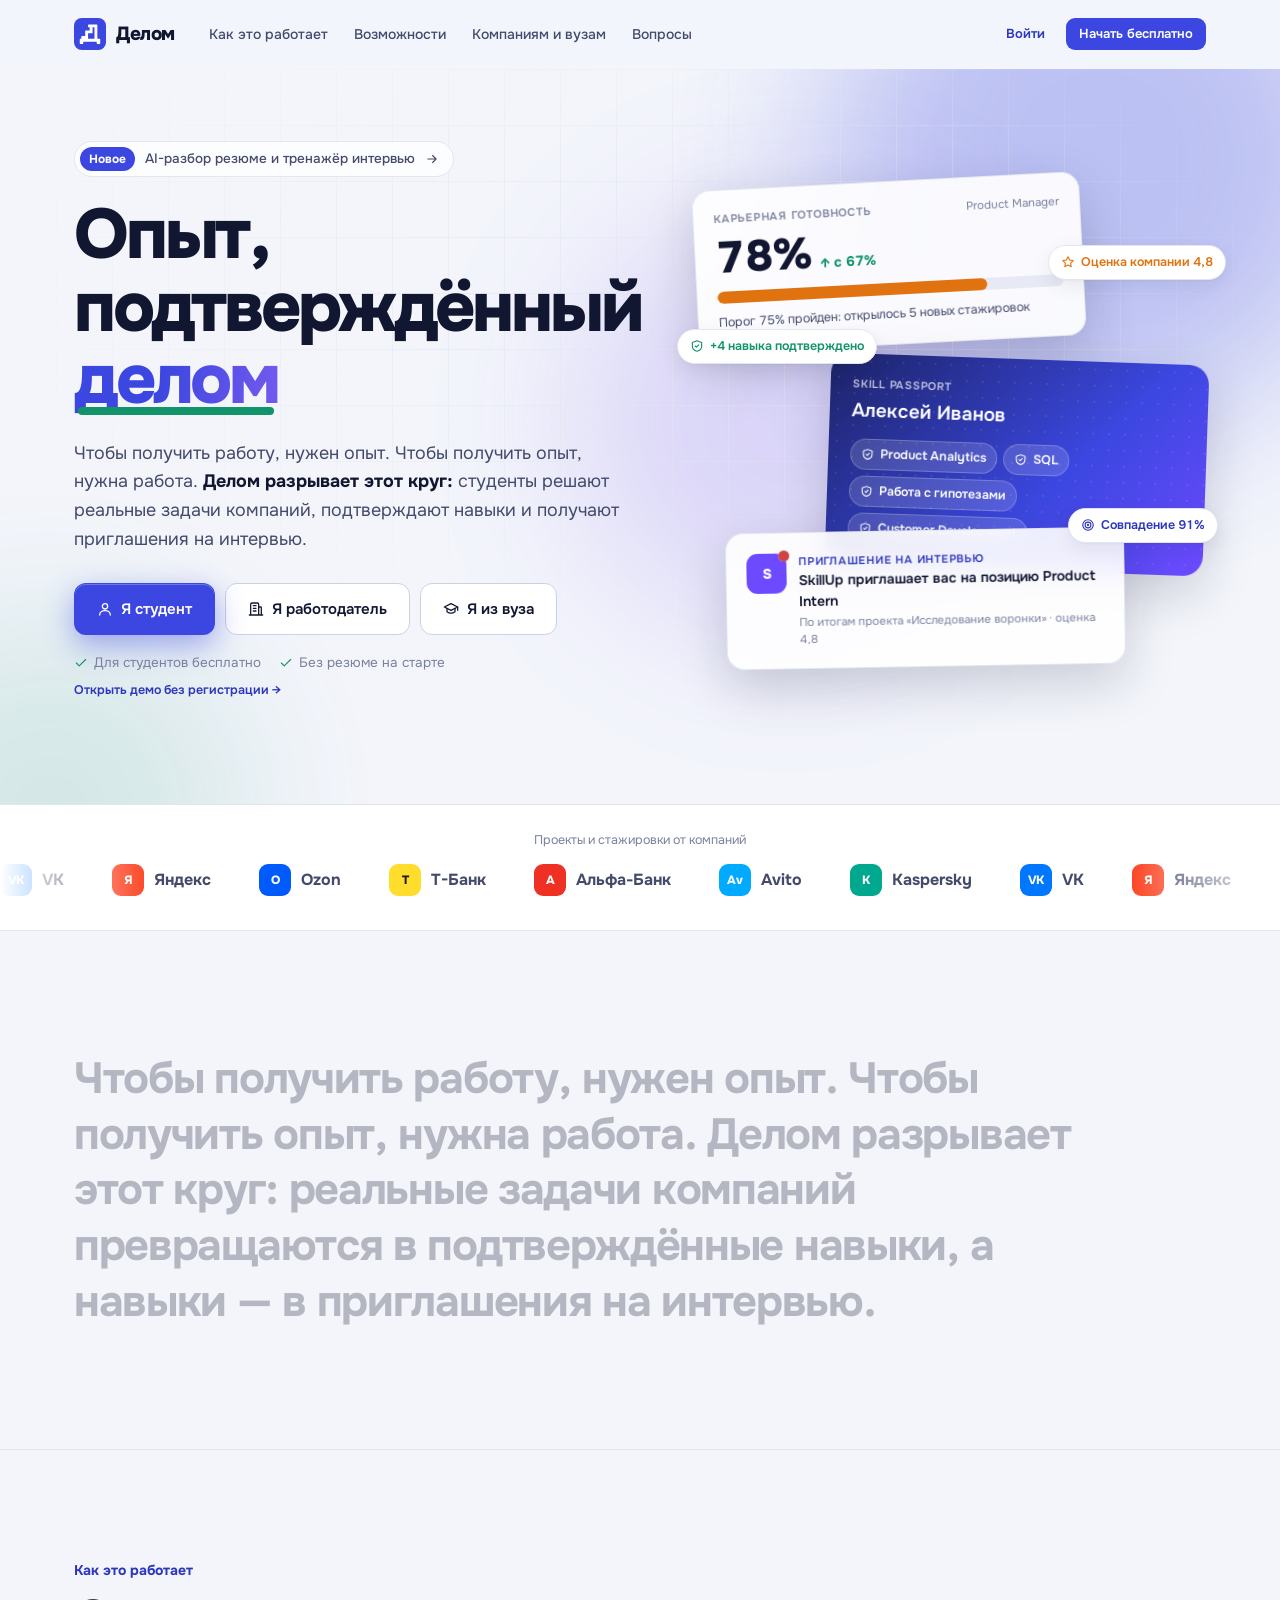
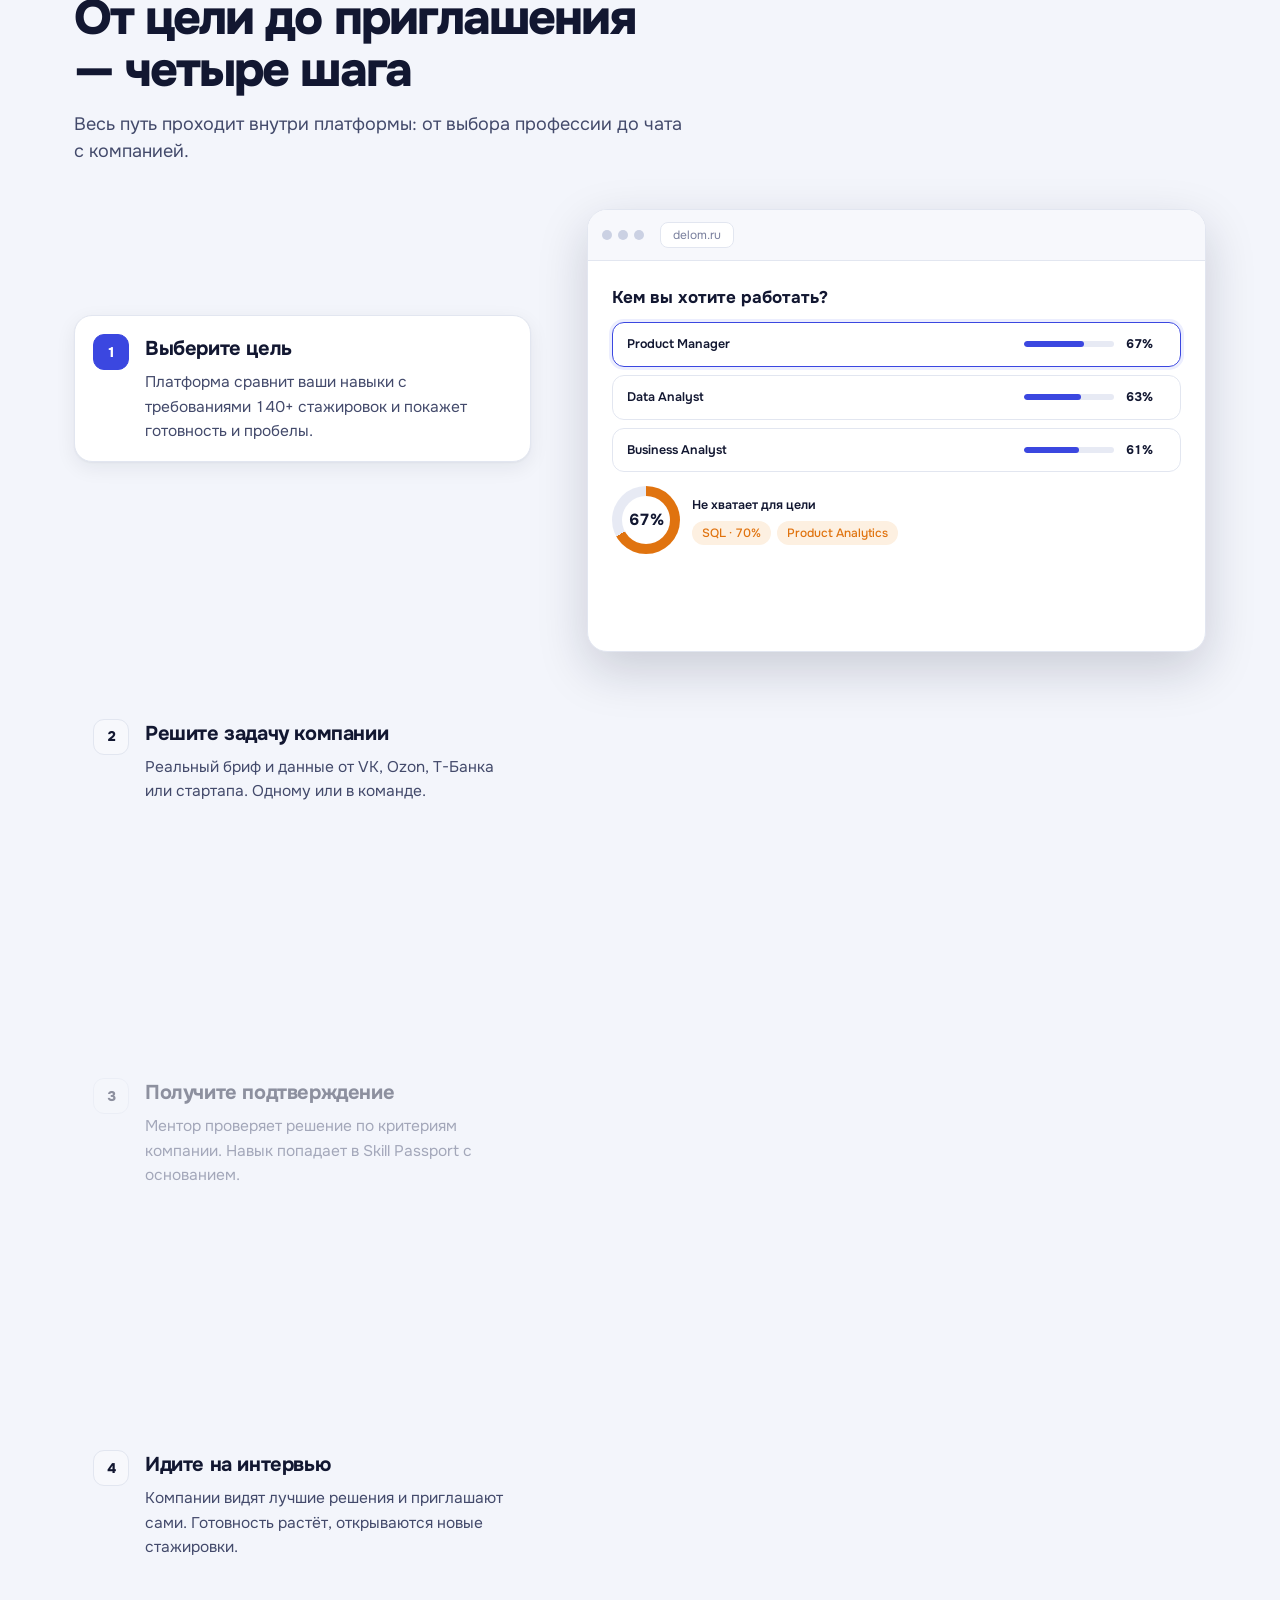
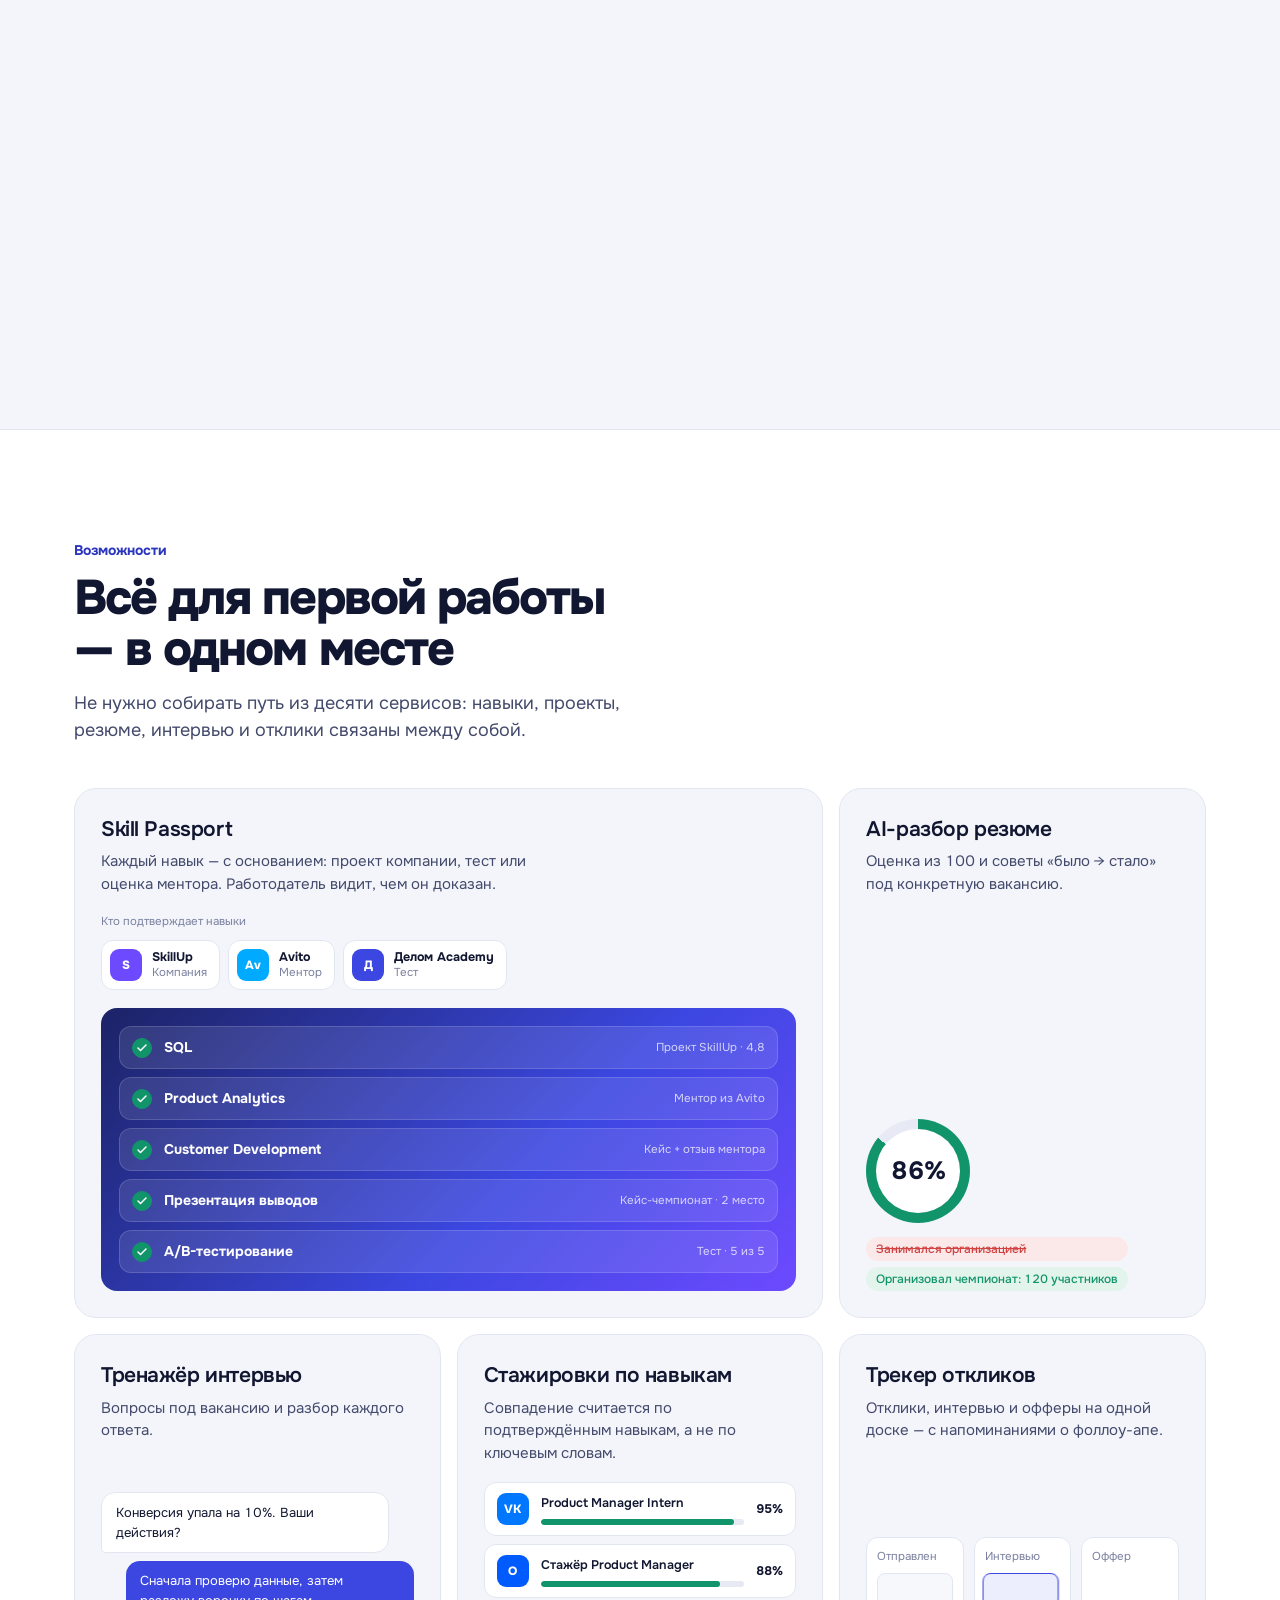
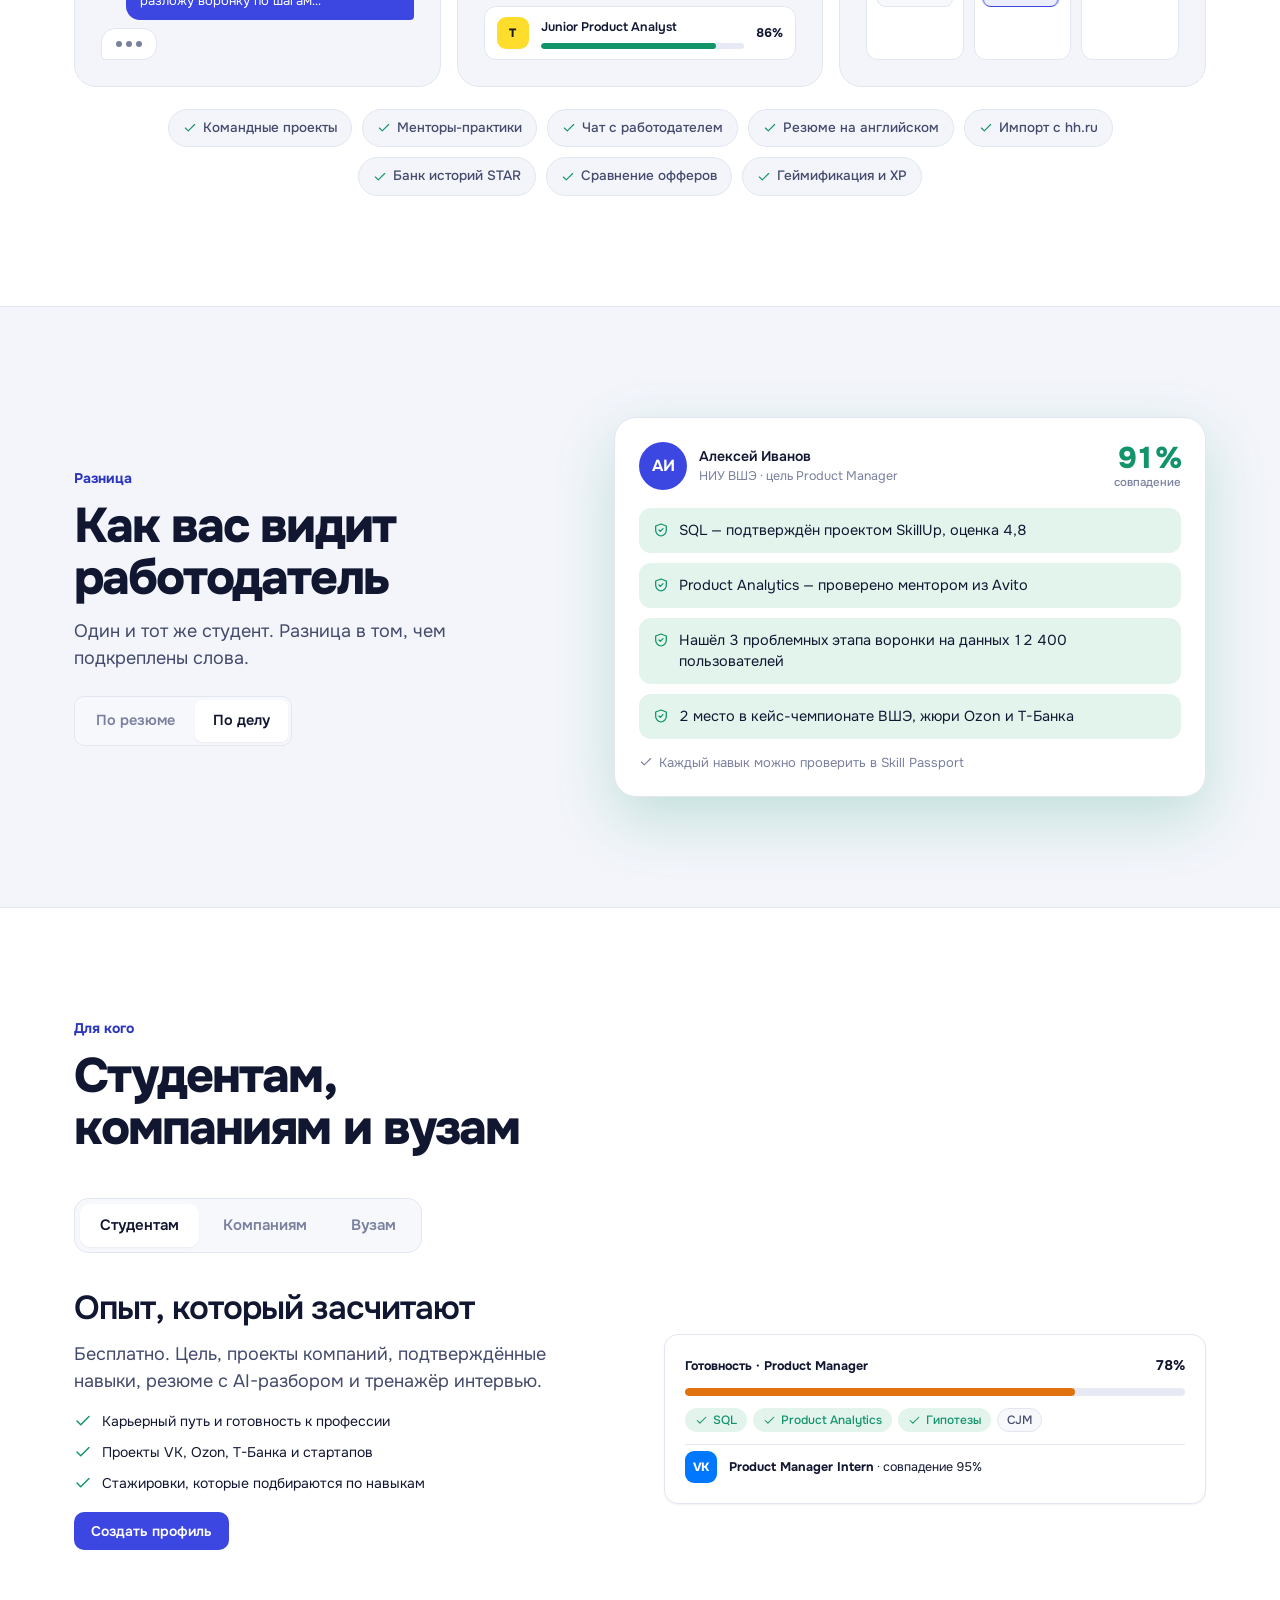
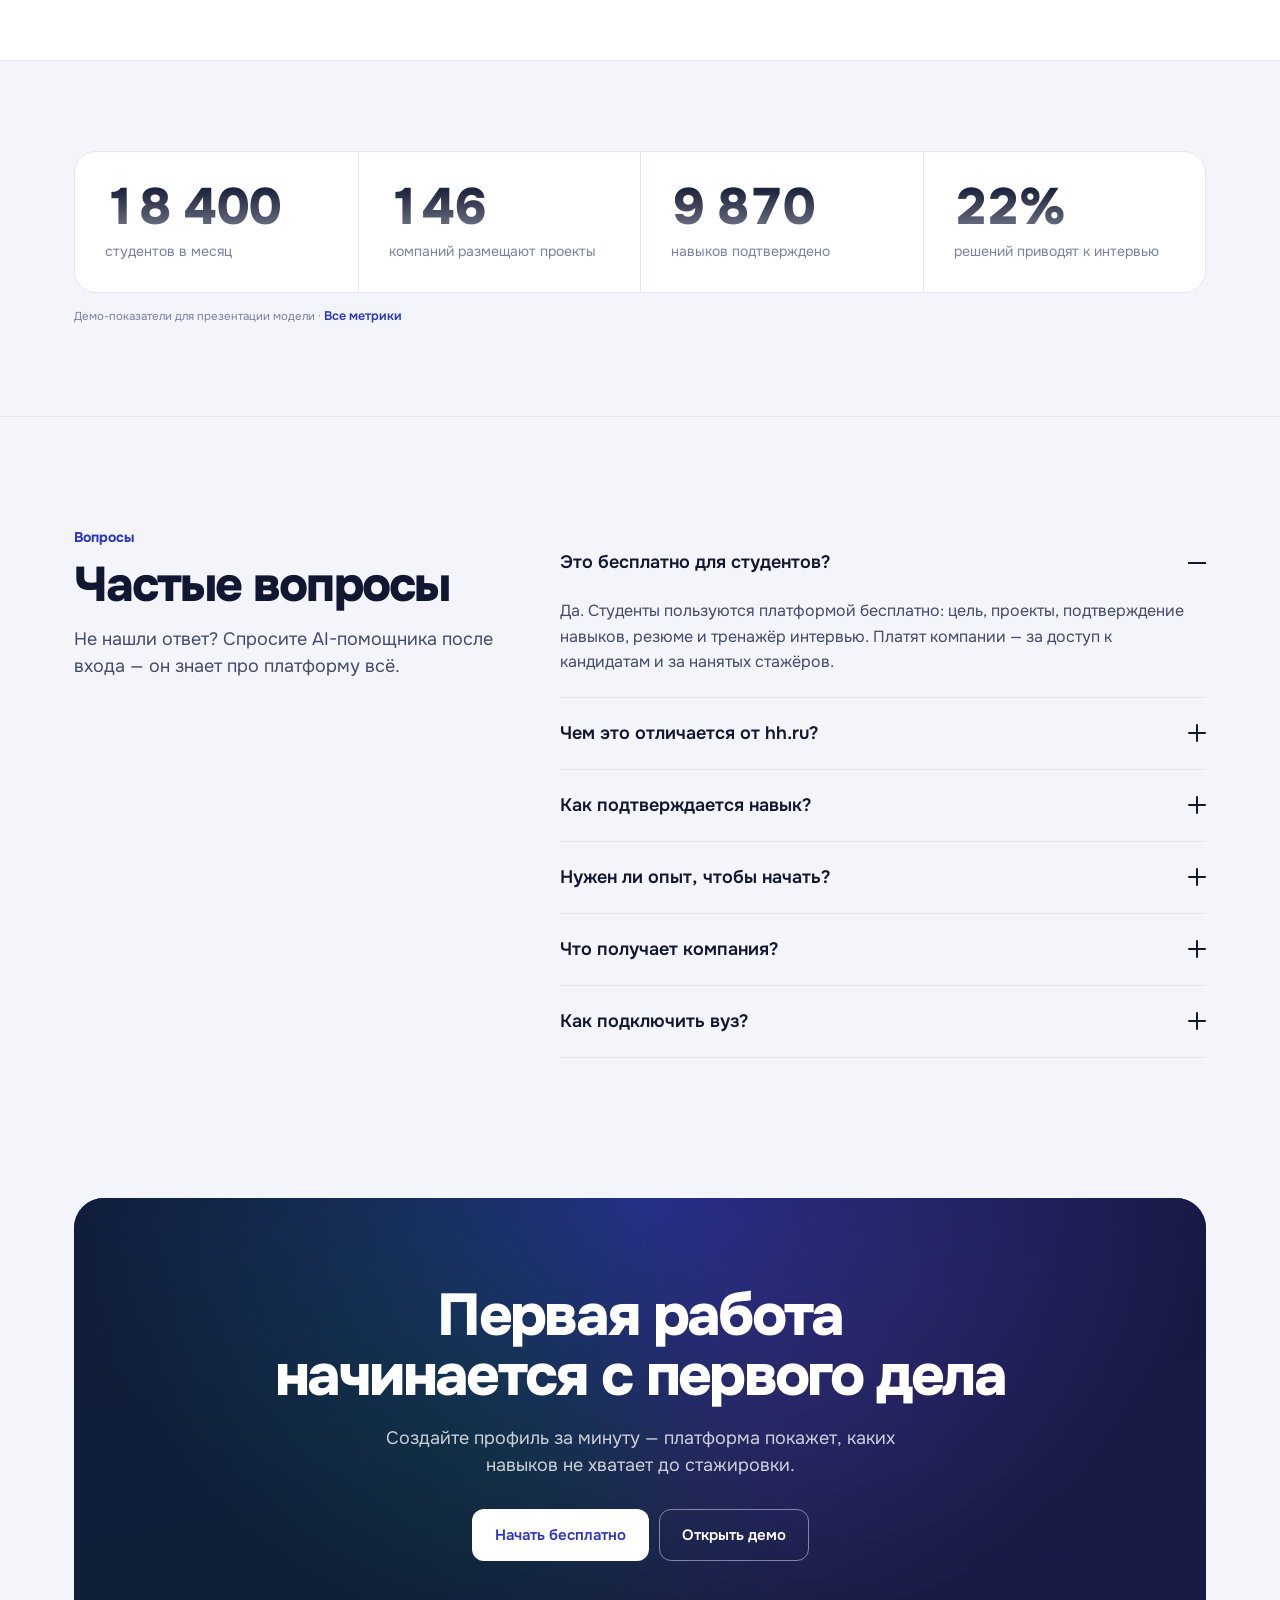
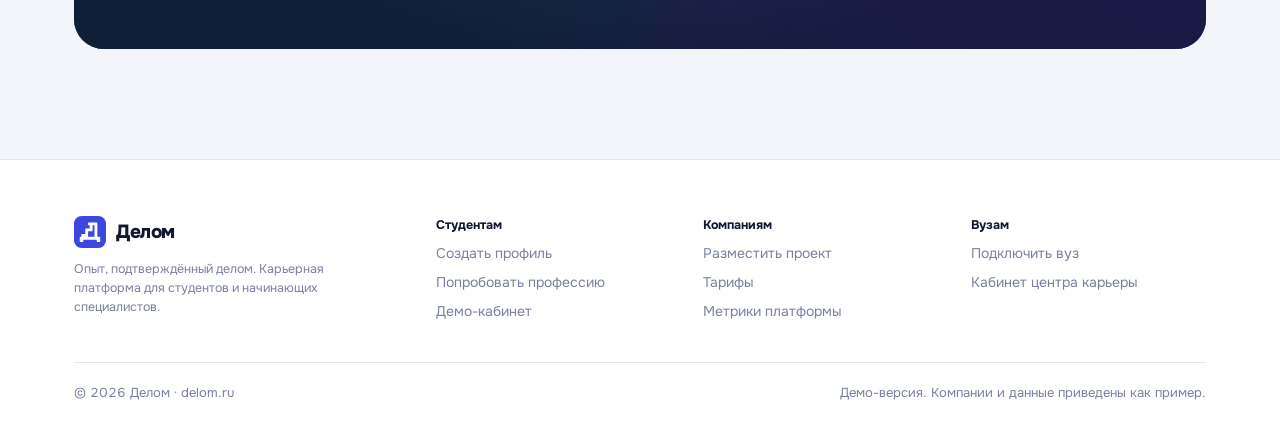
==== commit ef35d353: "Новая иконка: буква «Д» из ступенек Логотип в интерфейсе, иконка вкладки, иконки для iOS и Android, " ====
--- a/index.html
+++ b/index.html
@@ -15,9 +15,10 @@
 <meta name="apple-mobile-web-app-status-bar-style" content="default">
 <meta name="apple-mobile-web-app-title" content="Делом">
 <meta name="format-detection" content="telephone=no">
-<link rel="icon" type="image/png" href="[data-uri]">
-<link rel="apple-touch-icon" href="[data-uri]">
-<link rel="manifest" href="[data-uri]">
+<link rel="icon" type="image/svg+xml" href="[data-uri]">
+<link rel="icon" type="image/png" sizes="64x64" href="[data-uri]">
+<link rel="apple-touch-icon" href="[data-uri]">
+<link rel="manifest" href="[data-uri]">
 <style>
 html,body{margin:0}[hidden]{display:none!important}
 
@@ -1213,8 +1214,8 @@
 scale:'<path d="M12 3v18M7 21h10M5 7h14M5 7l-3 7a3 3 0 0 0 6 0zM19 7l-3 7a3 3 0 0 0 6 0z"/>',
 };
 const ic=(n,s)=>`<svg class="i" viewBox="0 0 24 24" ${s?`style="width:${s}px;height:${s}px"`:''} aria-hidden="true">${IC[n]||''}</svg>`;
-const LOGO=`<svg viewBox="0 0 32 32" aria-hidden="true"><rect width="32" height="32" rx="9" fill="var(--accent)"/><path d="M8.5 23h5v-5h5v-5h5" stroke="var(--on-accent)" stroke-width="2.6" fill="none" stroke-linecap="round" stroke-linejoin="round"/><circle cx="23.5" cy="9.5" r="2.4" fill="var(--on-accent)"/></svg>`;
-const LOGO_W=`<svg viewBox="0 0 32 32" style="width:32px;height:32px;flex:none" aria-hidden="true"><rect width="32" height="32" rx="9" fill="rgba(255,255,255,.18)"/><path d="M8.5 23h5v-5h5v-5h5" stroke="#fff" stroke-width="2.6" fill="none" stroke-linecap="round" stroke-linejoin="round"/><circle cx="23.5" cy="9.5" r="2.4" fill="#fff"/></svg>`;
+const LOGO=`<svg viewBox="0 0 100 100" aria-hidden="true"><rect width="100" height="100" rx="24" fill="#3B47E0"/><path d="M46 22 L46 27 L51 27 L51 41 L37 41 L37 58 L25 58 L25 67 L20 67 L20 79 L27 79 L27 72 L73 72 L73 79 L80 79 L80 67 L71 67 L71 22ZM56 46 L56 27 L66 27 L66 67 L42 67 L42 46Z" fill="#fff" stroke="#fff" stroke-width="4" stroke-linejoin="round" fill-rule="evenodd"/></svg>`;
+const LOGO_W=`<svg viewBox="0 0 100 100" style="width:32px;height:32px;flex:none" aria-hidden="true"><rect width="100" height="100" rx="24" fill="rgba(255,255,255,.18)"/><path d="M46 22 L46 27 L51 27 L51 41 L37 41 L37 58 L25 58 L25 67 L20 67 L20 79 L27 79 L27 72 L73 72 L73 79 L80 79 L80 67 L71 67 L71 22ZM56 46 L56 27 L66 27 L66 67 L42 67 L42 46Z" fill="#fff" stroke="#fff" stroke-width="4" stroke-linejoin="round" fill-rule="evenodd"/></svg>`;
 
 /* ================= companies ================= */
 const COMP={'VK':{bg:'#0077FF',t:'VK'},'VK Tech':{bg:'#0077FF',t:'VK'},'Яндекс':{bg:'#FC3F1D',t:'Я'},'Яндекс Практикум':{bg:'#FC3F1D',t:'Я'},'Ozon':{bg:'#005BFF',t:'O'},'Т-Банк':{bg:'#FFDD2D',fg:'#1B1B1B',t:'Т'},'Альфа-Банк':{bg:'#EF3124',t:'А'},'Avito':{bg:'#00AAFF',t:'Av'},'Kaspersky':{bg:'#00A88E',t:'K'},'SkillUp':{bg:'#6D4AFF',t:'S'},'Копилка':{bg:'#1F9D74',t:'К'},'Флоу':{bg:'#2A3357',t:'Ф'},'ФудБокс':{bg:'#E8801E',t:'Ф'},'НИУ ВШЭ':{bg:'#1F3C88',t:'ВШЭ'},'Stepik':{bg:'#4E8C3A',t:'St'}};
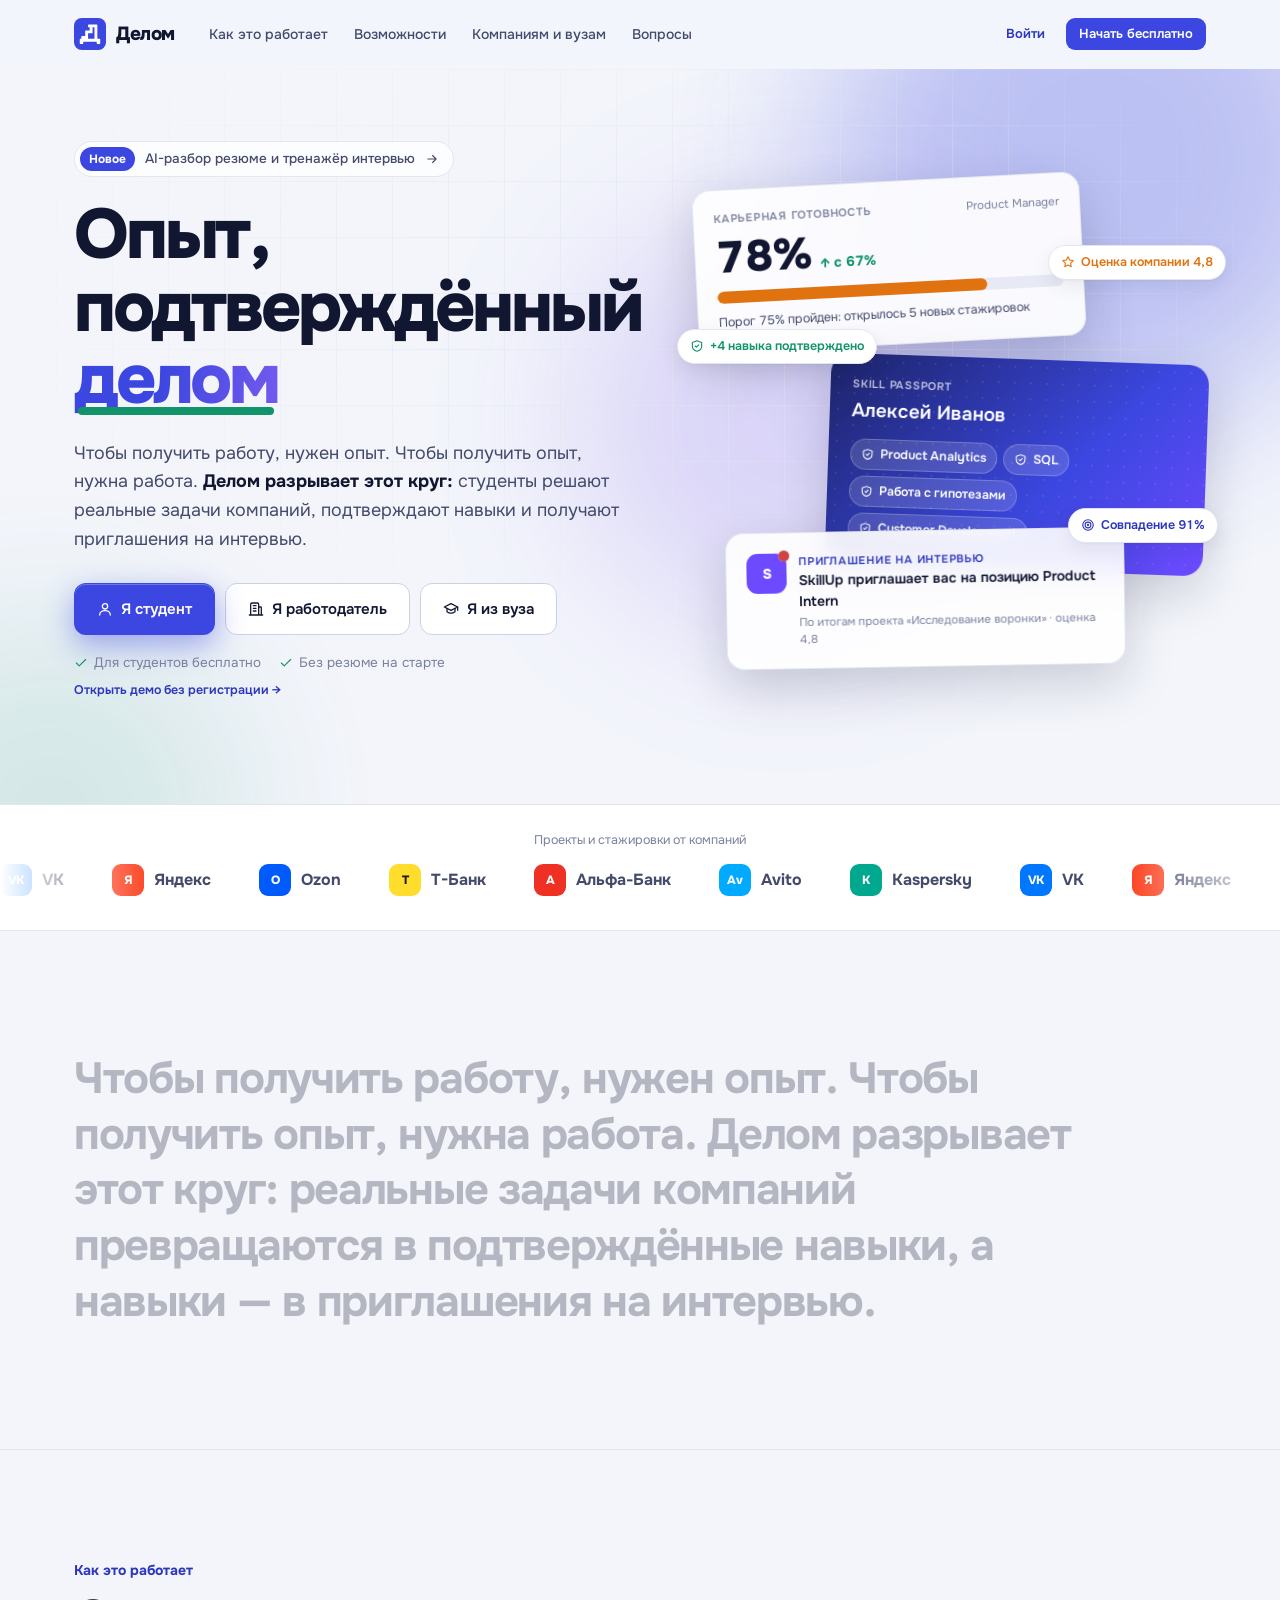
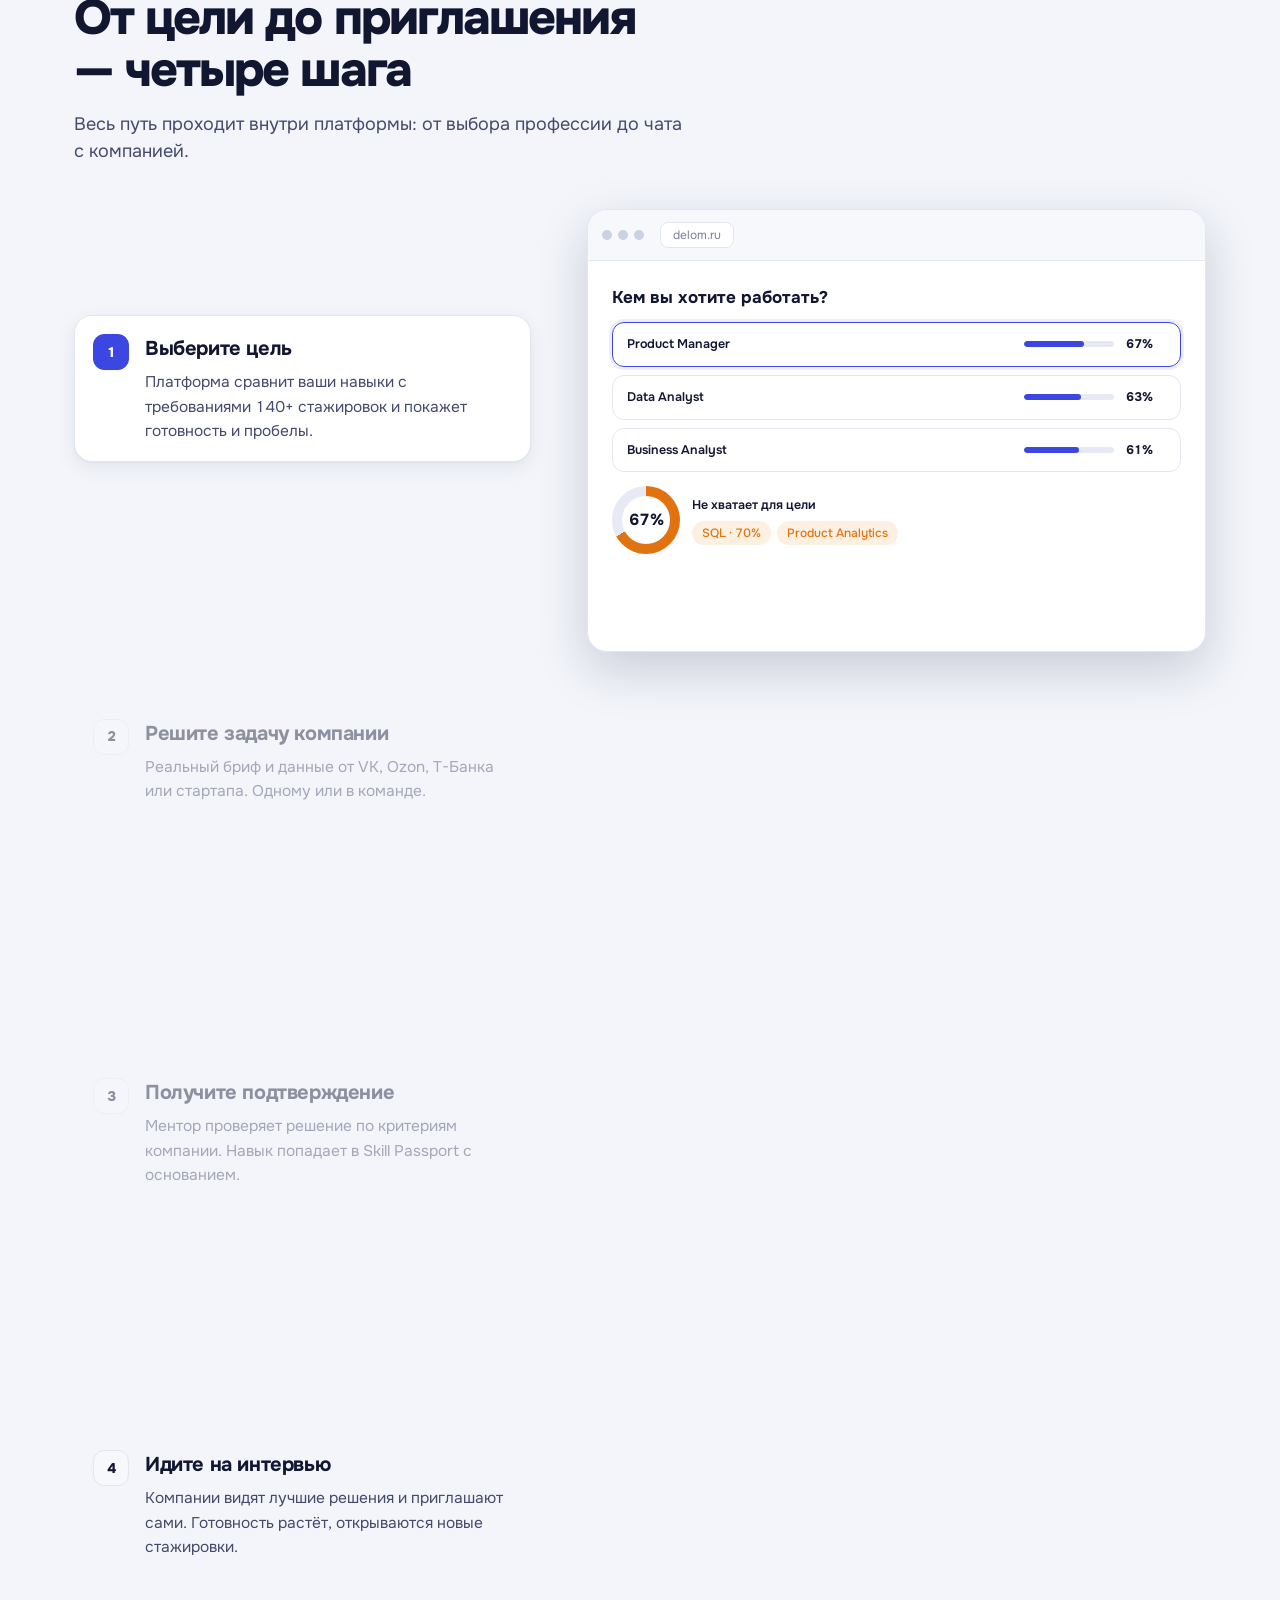
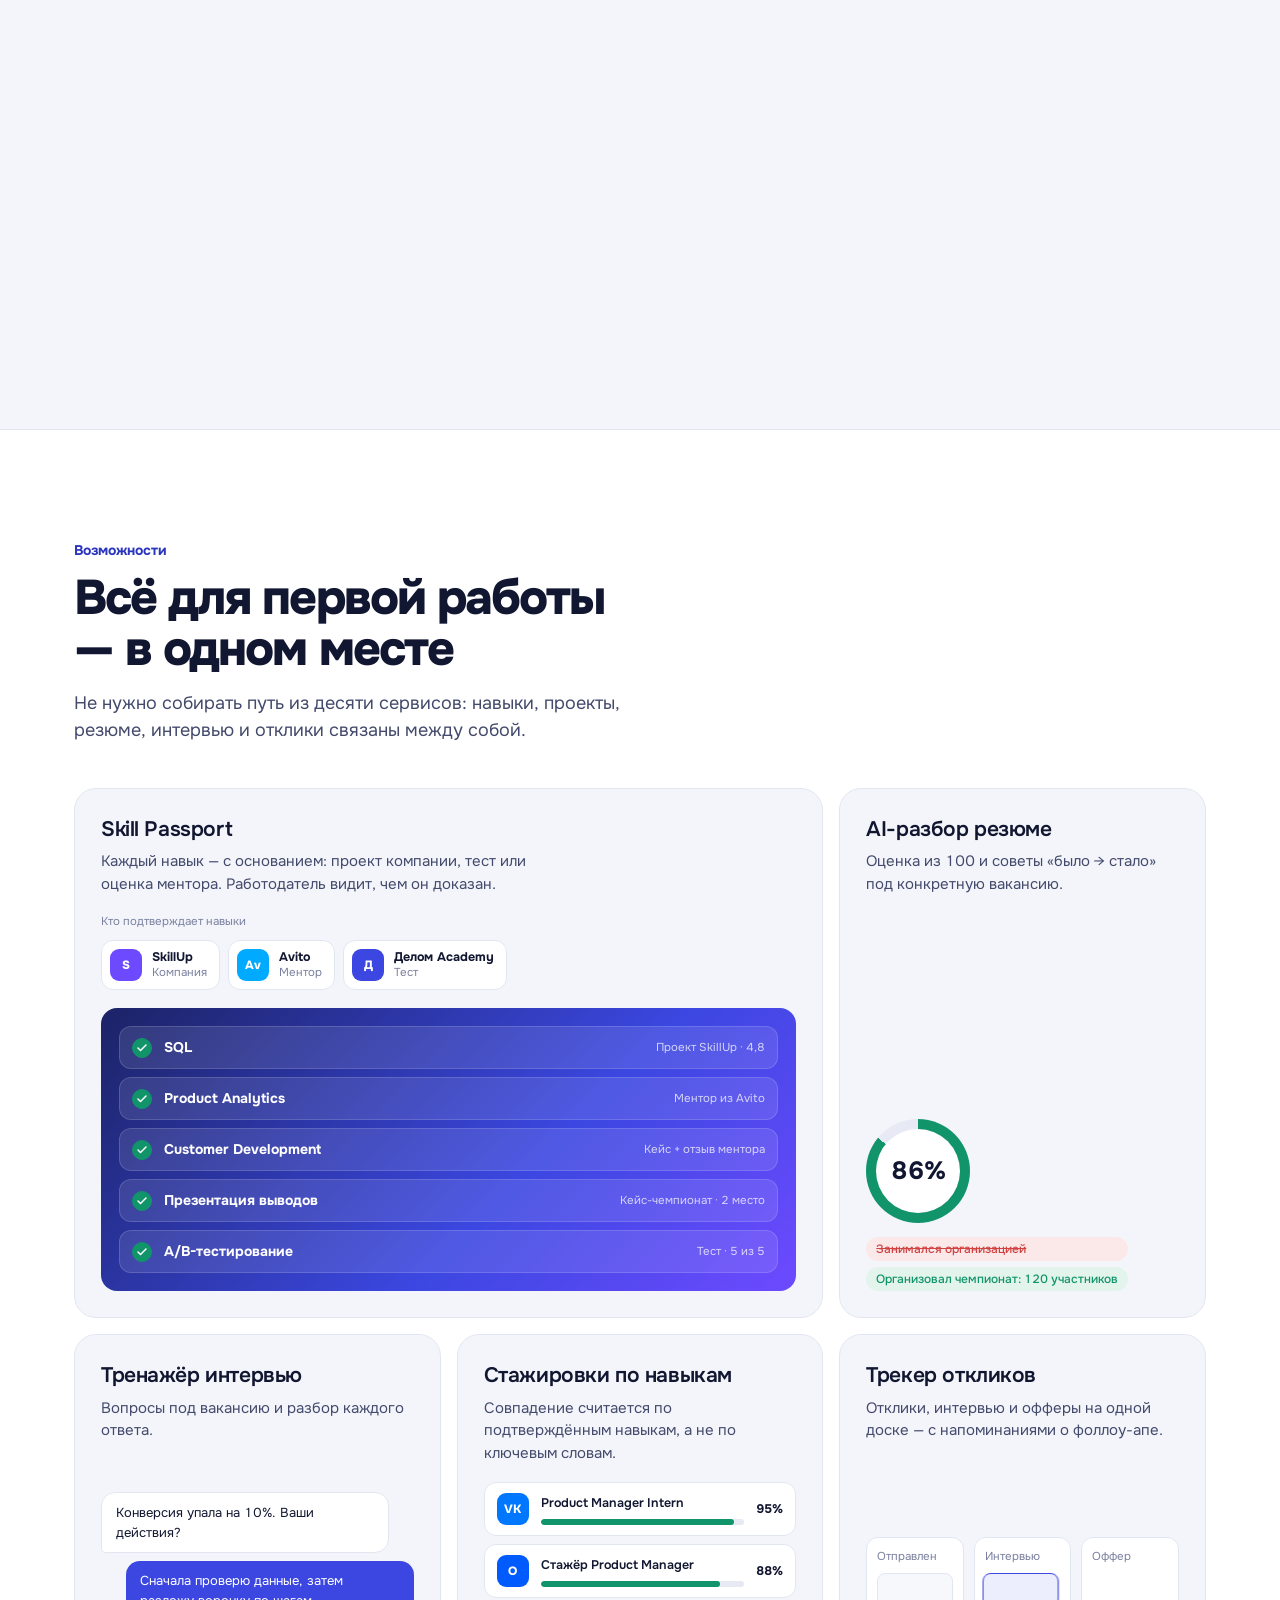
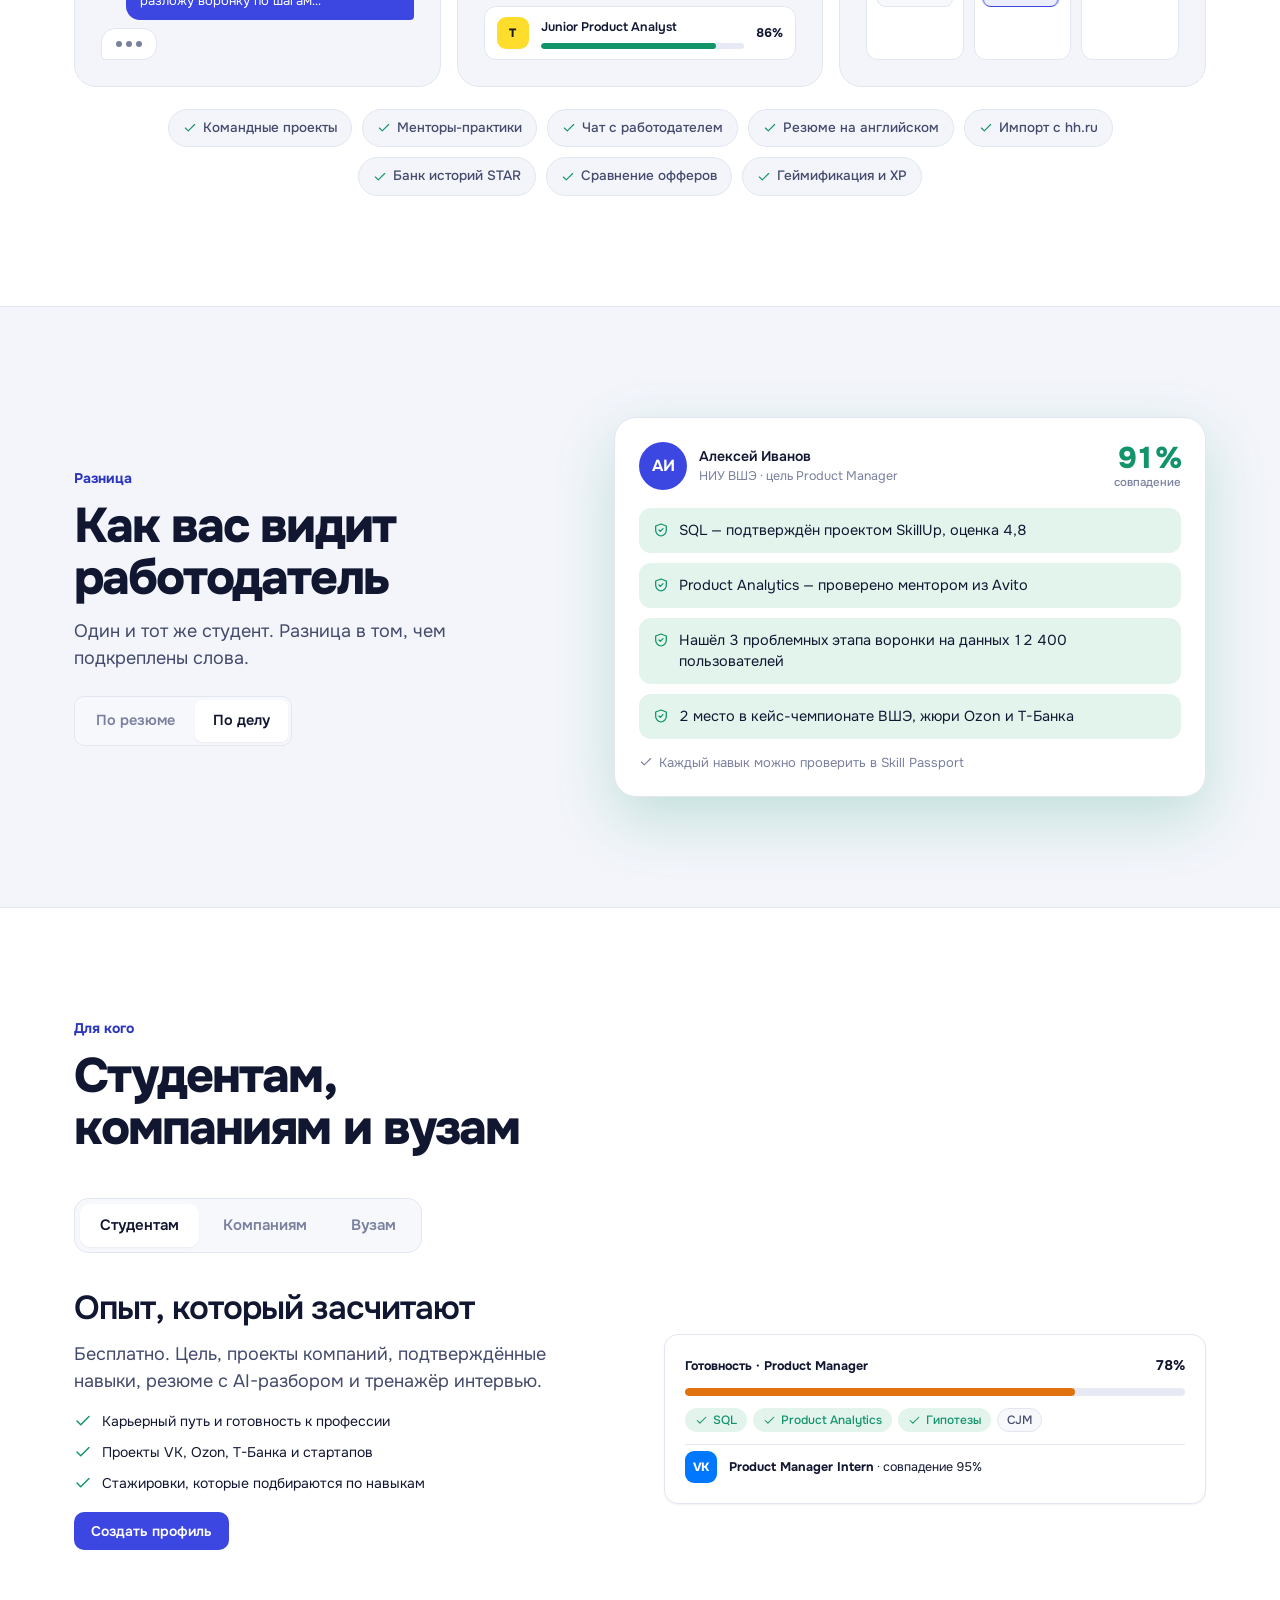
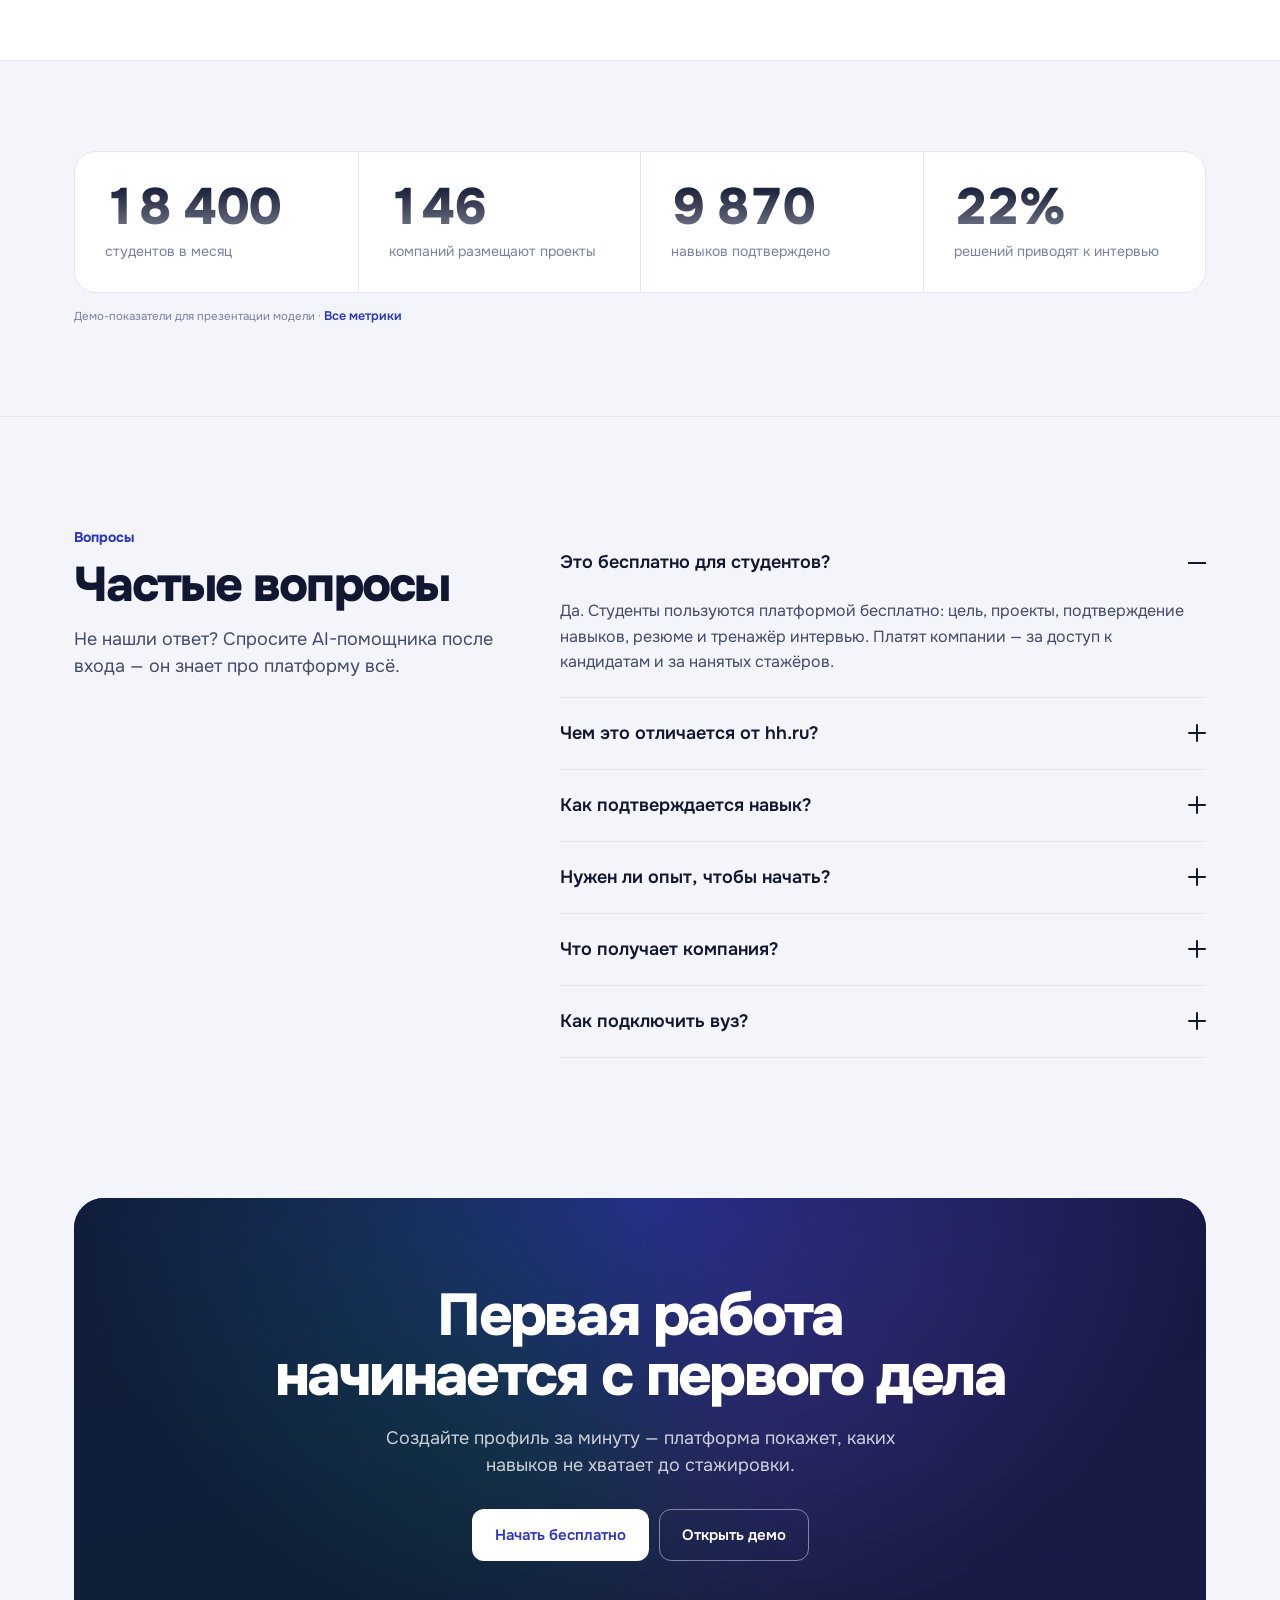
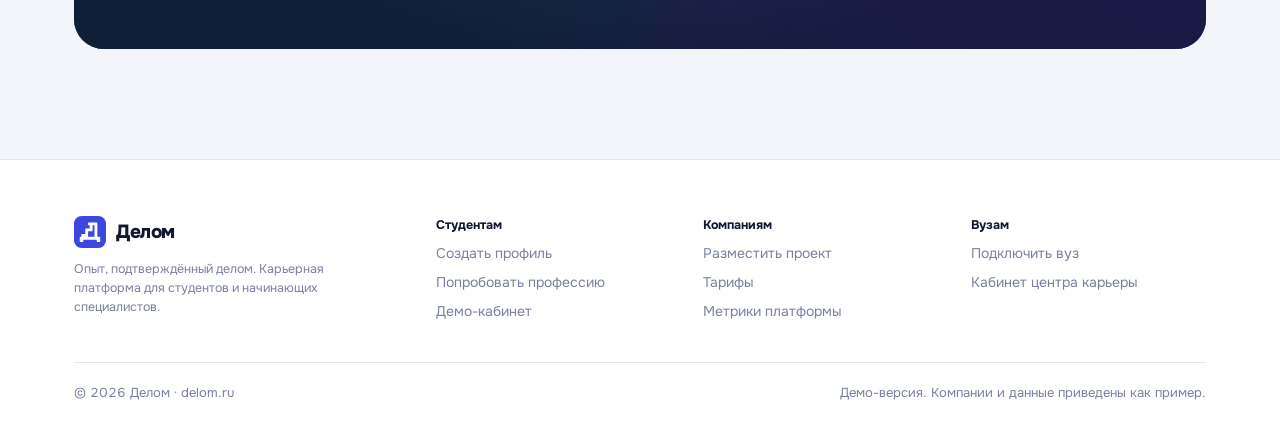
==== commit 22329586: "Зрелость: все функции доведены до конца, автотесты и CI - 11 проектов проходят полный цикл: решение " ====
--- a/index.html
+++ b/index.html
@@ -1125,6 +1125,9 @@
  body.has-cta .view{padding-bottom:calc(var(--tabbar-h) + 170px + env(safe-area-inset-bottom,0px))}
  body.has-cta .fab{bottom:calc(var(--tabbar-h) + 86px + env(safe-area-inset-bottom,0px))}
 }
+/* long words and links never widen the page */
+.quote,.bub,.msg,.task-q,.letter,.card p,.fileln .b,.iss .sm{overflow-wrap:anywhere}
+.card-h{flex-wrap:wrap}
 </style>
 </head>
 <body>
@@ -1419,6 +1422,7 @@
 /* ================= resume ================= */
 const RESUME=[['Product Thinking','учебный кейс'],['Customer Development','14 интервью'],['SQL','курс, 70%'],['Python','курс, 60%'],['Excel','3 курсовые'],['CJM','кейс-чемпионат'],['Работа с гипотезами','продуктовый клуб'],['Figma','прототип'],['Презентация выводов','2 место в чемпионате'],['Приоритизация (RICE)','продуктовый клуб'],['Статистика','курс теорвера'],['Product Analytics','самостоятельно'],['Очистка данных','курсовая']];
 
+const RESUME_TEXT=`Алексей Иванов — студент 3 курса, НИУ ВШЭ, бизнес-информатика. Навыки: Product Thinking (учебный кейс), Customer Development (14 интервью), SQL (курс), Python (курс), Excel (3 курсовые), CJM (кейс-чемпионат), работа с гипотезами (продуктовый клуб), Figma (прототип), презентация выводов (2 место в кейс-чемпионате), приоритизация RICE, статистика (курс теорвера), product analytics, очистка данных (курсовая).`;
 /* ================= simulators ================= */
 const SIMS={
  'Product Manager':{ic:'target',col:'#3B47E0',intro:'Вы работаете Product Manager в сервисе доставки еды.',qs:[
@@ -1447,6 +1451,118 @@
 const MET={months:['Окт','Ноя','Дек','Янв','Фев','Мар','Апр','Май','Июн','Июл','Авг','Сен'],mau:[2.1,2.9,3.6,4.8,6.0,7.4,8.9,10.6,11.8,13.9,15.9,18.4],mrr:[0.3,0.4,0.6,0.8,1.0,1.3,1.6,1.9,2.2,2.5,2.8,3.1],
  funnel:[['Участвовали в проектах',9800],['Отправили решение',5400],['Подтвердили навыки',4100],['Приглашены на интервью',1190],['Получили оффер',490]],
  rev:[['Подписки компаний',64,'var(--accent)'],['Плата за найм',28,'var(--green)'],['Контракты с вузами',8,'var(--orange)']]};
+/* ================= projects: full data for every project ================= */
+/* Extra skills that company projects confirm */
+Object.assign(SK,{
+ ux:{name:'UX-исследования',st:'gap'},heur:{name:'Эвристический анализ',st:'gap'},comp:{name:'Конкурентный анализ',st:'gap'},pos:{name:'Позиционирование',st:'gap'},
+ api:{name:'REST API',st:'gap'},bpmn:{name:'BPMN',st:'gap'},uml:{name:'UML',st:'gap'},html:{name:'HTML/CSS',st:'gap'},js:{name:'JavaScript',st:'gap'},resp:{name:'Адаптивная вёрстка',st:'gap'},
+ mkt:{name:'Маркетинговая стратегия',st:'gap'},campa:{name:'Аналитика кампаний',st:'gap'}});
+
+/* Mentors for every profession */
+MENTORS.push(
+ {id:'m4',name:'Дарья Лебедь',pos:'Lead Product Designer',ini:'ДЛ',color:'#DB2777',track:'ux',rating:'4,8',reviews:71,skills:['ux','figma','heur','cjm']},
+ {id:'m5',name:'Максим Орехов',pos:'Senior Frontend Developer',ini:'МО',color:'#1D4ED8',track:'dev',rating:'4,9',reviews:88,skills:['html','js','resp']},
+ {id:'m6',name:'Вера Соколова',pos:'Head of Marketing',ini:'ВС',color:'#B45309',track:'mkt',rating:'4,7',reviews:54,skills:['mkt','campa','cjm','comp','pos']},
+ {id:'m7',name:'Роман Гусев',pos:'Lead System Analyst',ini:'РГ',color:'#475569',track:'sa',rating:'4,8',reviews:63,skills:['api','bpmn','uml','xl','cd']});
+const MENTOR_BY_PROF={'Product Manager':'m1','Data Analyst':'m2','UX/UI Designer':'m4','Frontend Developer':'m5','Backend Developer':'m5','Marketing Manager':'m6','System Analyst':'m7','Business Analyst':'m7'};
+function mentorOf(pid){const p=P(pid)||{};if(pid==='p4')return MENTORS[1];if(pid==='p6')return MENTORS[2];return MENTORS.find(m=>m.id===MENTOR_BY_PROF[p.prof])||MENTORS[0]}
+
+/* Company contacts (who reviews and invites) */
+const CONTACTS={'Копилка':['Анна Белова','продакт-дизайнер'],'Флоу':['Сергей Никитин','CEO'],'Avito':['Павел Егоров','руководитель роста продавцов'],'Ozon':['Мария Гончарова','лид команды карточки товара'],
+ 'Альфа-Банк':['Илья Ремизов','лид системного анализа'],'Kaspersky':['Денис Воронов','тимлид веб-разработки'],'VK':['Ксения Орлова','маркетинг-лид VK Клипов'],'ФудБокс':['Артём Шубин','сооснователь'],'Яндекс':['Елена Кравец','руководитель операционной аналитики']};
+
+const brief=(co,pages)=>["PDF",`brief_${co}.pdf`,`Бриф от компании, ${pages} стр.`];
+const PX={
+ p2:{intro:'Вам доступны записи 8 пользовательских сессий и воронка онбординга за август. Нужно:',
+  steps:['Пройти онбординг и описать путь до первой цели','Провести эвристический анализ по 10 принципам Нильсена','Найти 5 главных барьеров и оценить их критичность','Предложить редизайн ключевого экрана в Figma'],
+  provide:[brief('kopilka',3),['XLS','onboarding_funnel.xlsx','Воронка онбординга за август'],['FIG','kopilka_screens.fig','Макеты текущих экранов, 14 штук']],
+  data:{head:['Шаг онбординга','Пользователи','Доля'],rows:[['Установка','40 000','100%'],['Регистрация','31 200','78%'],['Экран выбора цели','19 800','50%'],['Цель создана','16 000','40%']],note:'Самая большая потеря — между регистрацией и экраном выбора цели.'},
+  criteria:['Полнота описания пути пользователя','Обоснованность найденных проблем','Приоритизация по критичности','Качество предложенного редизайна'],rubric:[5,4,5,4],
+  wsTasks:[['Пройти онбординг','Запишите каждый шаг и время до создания первой цели.'],['Эвристический анализ','Оцените экраны по 10 эвристикам Нильсена, отметьте нарушения.'],['Найти главные барьеры','Выберите 5 проблем и оцените критичность от 1 до 4.'],['Редизайн экрана','Соберите в Figma новую версию экрана создания цели.']],
+  confirms:['ux','figma','heur'],mentorTip:'В записях сессий люди чаще всего останавливаются на выборе суммы цели — начните с этого экрана.',
+  review:'Алексей нашёл неочевидный барьер на выборе суммы цели и предложил понятный редизайн.',metrics:[['5','барьеров найдено'],['23','нарушения эвристик'],['−2','шага в онбординге']],pfSkills:['UX-исследования','Figma','Эвристический анализ'],score:'4,5',rank:'одно из пяти лучших решений из 24'},
+ p3:{intro:'Команда из 3–4 человек сравнивает «Флоу» с конкурентами и предлагает позиционирование. Нужно:',
+  steps:['Выбрать 5 конкурентов и собрать их функции, цены и сегменты','Составить сравнительную таблицу','Найти незанятые сегменты и сильные стороны «Флоу»','Предложить позиционирование и слоган'],
+  provide:[brief('flow',4),['XLS','competitors_template.xlsx','Шаблон сравнительной таблицы'],['PDF','flow_customers.pdf','Интервью с 6 клиентами «Флоу»']],
+  data:{head:['Сервис','Цена за пользователя','Сегмент'],rows:[['Флоу','290 ₽','команды до 50 человек'],['Конкурент A','450 ₽','средний бизнес'],['Конкурент B','0–350 ₽','фрилансеры и студии'],['Конкурент C','520 ₽','крупные компании']],note:'Заполните таблицу до 5 конкурентов и добавьте функции.'},
+  criteria:['Полнота сравнения конкурентов','Опора на данные и интервью','Чёткость позиционирования','Качество командной работы'],rubric:[4,4,5,4],
+  wsTasks:[['Собрать конкурентов','5 сервисов: функции, цены, целевые сегменты.'],['Сравнительная таблица','Сведите всё в шаблон, отметьте сильные и слабые стороны.'],['Найти незанятую нишу','Где «Флоу» может выиграть и почему.'],['Позиционирование','Одна фраза позиционирования и слоган для лендинга.']],
+  confirms:['comp','pt','pos'],mentorTip:'Прочитайте интервью клиентов до таблицы: причины выбора «Флоу» подскажут, в чём он сильнее.',
+  review:'Команда нашла понятную нишу — небольшие студии без собственного IT — и сформулировала сильное позиционирование.',metrics:[['5','конкурентов сравнено'],['12','критериев сравнения'],['2','сценария позиционирования']],pfSkills:['Конкурентный анализ','Позиционирование'],score:'4,4',rank:'второе место из 11 команд'},
+ p5:{intro:'Команда проектирует путь нового продавца от первого объявления до второго. Нужно:',
+  steps:['Провести 5 интервью с новыми продавцами','Построить CJM нового продавца','Сформулировать гипотезы и приоритизировать их по RICE','Спроектировать онбординг и метрики успеха'],
+  provide:[brief('avito',5),['XLS','sellers_cohorts.xlsx','Доля продавцов со вторым объявлением по неделям'],['PDF','cjm_template.pdf','Шаблон CJM']],
+  data:{head:['Неделя после регистрации','Опубликовали второе объявление'],rows:[['1-я','18%'],['2-я','27%'],['3-я','31%'],['4-я','33%']],note:'Две трети новых продавцов так и не публикуют второе объявление.'},
+  criteria:['Качество интервью и инсайтов','Полнота CJM','Обоснованность приоритизации','Измеримость предложенного онбординга'],rubric:[5,4,5,5],
+  wsTasks:[['Интервью с продавцами','5 интервью по гайду: что мешает опубликовать второе объявление.'],['CJM','Этапы, действия, эмоции и боли нового продавца.'],['Гипотезы по RICE','Не меньше 5 гипотез с оценкой охвата, влияния, уверенности и затрат.'],['Онбординг','Экраны или сценарий и метрика успеха.']],
+  confirms:['cjm','cd','prio'],invitePos:'Стажёр-продакт',inviteJob:'j6',inviteHook:'Особенно понравился вывод из интервью про страх низкой цены — хотим обсудить его с командой.',
+  mentorTip:'Спросите в интервью, что продавец делал между первым и вторым объявлением, — там обычно прячется главная боль.',
+  review:'Команда провела сильные интервью и построила онбординг, который измеряется одной понятной метрикой.',metrics:[['5','интервью проведено'],['7','гипотез по RICE'],['+9%','ожидаемый рост доли вторых объявлений']],pfSkills:['CJM','Customer Development','Приоритизация (RICE)'],score:'4,7',rank:'лучший результат из 9 команд'},
+ p6:{intro:'Команда карточки товара хочет проверить новый блок отзывов. Нужно:',
+  steps:['Сформулировать гипотезу и выбрать метрики','Рассчитать размер выборки и длительность теста','Проанализировать результаты пилота на SQL','Принять решение о раскатке и описать риски'],
+  provide:[brief('ozon',4),['CSV','pilot_results.csv','Результаты пилота: 2 группы по 50 000 пользователей'],['SQL','schema_ozon.sql','Схема таблиц событий']],
+  data:{head:['Группа','Пользователи','Конверсия в корзину','Выручка на пользователя'],rows:[['A (контроль)','50 112','8,4%','412 ₽'],['B (новый блок)','49 876','8,9%','405 ₽']],note:'Конверсия выросла, а выручка на пользователя немного снизилась — нужна защитная метрика.'},
+  criteria:['Корректность постановки гипотезы','Правильный расчёт выборки','Корректность анализа результатов','Обоснованность решения'],rubric:[5,5,4,5],
+  wsTasks:[['Гипотеза и метрики','Целевая метрика, защитные метрики и ожидаемый эффект.'],['Размер выборки','Расчёт для мощности 80% и уровня значимости 5%.'],['Анализ пилота','SQL-запросы, проверка значимости и равенства групп.'],['Решение','Раскатывать или нет, риски и что проверить дальше.']],
+  confirms:['ab','sql','pa'],invitePos:'Стажёр Product Manager',inviteJob:'j4',inviteHook:'Нам понравилось, что вы заметили падение выручки на пользователя и не стали раскатывать сразу.',
+  mentorTip:'Сначала проверьте, что группы одинакового размера и состава, — без этого выводы по пилоту ничего не стоят.',
+  review:'Алексей корректно рассчитал выборку и принял взвешенное решение с учётом защитной метрики.',metrics:[['+0,5 п.п.','рост конверсии'],['−1,7%','выручка на пользователя'],['2','защитные метрики']],pfSkills:['A/B-тестирование','SQL','Product Analytics'],score:'4,8',rank:'одно из трёх лучших решений из 46'},
+ p7:{intro:'Нужно описать сервис push-уведомлений о платежах так, чтобы по документу могла работать разработка. Нужно:',
+  steps:['Описать бизнес-процесс уведомления в BPMN','Составить требования и сценарии','Спроектировать контракт REST API','Нарисовать диаграмму последовательности в UML'],
+  provide:[brief('alfa',3),['PDF','notify_current.pdf','Как уведомления работают сейчас'],['SQL','payments_schema.sql','Схема таблиц платежей']],
+  data:{head:['Тип события','Сейчас','Нужно'],rows:[['Списание','SMS через 1–5 минут','push за 3 секунды'],['Поступление','SMS','push + в ленте'],['Отказ платежа','нет','push с причиной']],note:'Главное требование — push о списании быстрее 3 секунд.'},
+  criteria:['Полнота требований','Корректность BPMN','Качество контракта API','Понятность документа для разработки'],rubric:[5,4,5,5],
+  wsTasks:[['Процесс в BPMN','От события платежа до показа уведомления, с ошибками.'],['Требования','Функциональные и нефункциональные требования, сценарии.'],['Контракт API','Методы, поля, коды ответов, примеры запросов.'],['Диаграмма последовательности','Взаимодействие сервисов при списании.']],
+  confirms:['api','bpmn','uml'],invitePos:'Стажёр System Analyst',inviteJob:'j15',inviteHook:'Контракт API получился таким, что по нему уже можно начинать разработку.',
+  mentorTip:'Опишите, что будет, если уведомление не доставлено: повторы и дедупликация — частые вопросы на ревью.',
+  review:'Требования полные и однозначные, а контракт API продуман вплоть до обработки ошибок.',metrics:[['14','требований описано'],['6','методов API'],['3','диаграммы']],pfSkills:['REST API','BPMN','UML'],score:'4,7',rank:'лучшее решение из 19'},
+ p8:{intro:'Нужно сверстать адаптивный лендинг по макету с формой заявки. Нужно:',
+  steps:['Сверстать лендинг по макету','Сделать адаптив для телефона и планшета','Реализовать форму заявки с проверкой полей','Проверить доступность и скорость загрузки'],
+  provide:[brief('kaspersky',2),['FIG','landing_b2b.fig','Макет лендинга: десктоп и мобильная версия'],['PDF','brand_guide.pdf','Гайд по цветам и шрифтам']],
+  data:{head:['Проверка','Целевое значение'],rows:[['Lighthouse Performance','≥ 90'],['Lighthouse Accessibility','≥ 95'],['Первая отрисовка','< 1,5 с'],['Ширина экрана','от 360 px']],note:'Эти значения проверяются при приёмке.'},
+  criteria:['Точность вёрстки по макету','Качество адаптива','Работа формы и проверка полей','Доступность и скорость'],rubric:[5,5,4,4],
+  wsTasks:[['Вёрстка','Семантичная разметка по макету, без фреймворков.'],['Адаптив','360, 768 и 1280 px без горизонтальной прокрутки.'],['Форма заявки','Проверка почты и телефона, понятные ошибки.'],['Доступность и скорость','Lighthouse не ниже целевых значений.']],
+  confirms:['html','js','resp'],mentorTip:'Проверьте форму с клавиатуры и экранным диктором: за доступность часто снимают больше всего баллов.',
+  review:'Вёрстка точная, форма удобная и доступная, лендинг быстро грузится на телефоне.',metrics:[['96','баллов Lighthouse'],['3','брейкпоинта'],['1,1 с','первая отрисовка']],pfSkills:['HTML/CSS','JavaScript','Адаптивная вёрстка'],score:'4,6',rank:'одно из пяти лучших решений из 28'},
+ p9:{intro:'Команда готовит стратегию студенческого челленджа VK Клипов. Нужно:',
+  steps:['Описать аудиторию и её путь (CJM)','Предложить механику челленджа','Распределить бюджет по каналам','Задать метрики успеха и план замеров'],
+  provide:[brief('vk',4),['XLS','clips_audience.xlsx','Аудитория VK Клипов 18–24 по городам'],['PDF','budget_rules.pdf','Правила и лимиты бюджета']],
+  data:{head:['Канал','Стоимость охвата 1 000','Ожидаемый охват'],rows:[['Студенческие медиа','180 ₽','400 000'],['Блогеры 50–300 тыс.','320 ₽','900 000'],['Реклама в VK','140 ₽','1 500 000']],note:'Бюджет — 3 млн ₽, половина — на тестирование каналов.'},
+  criteria:['Понимание аудитории','Сила механики','Обоснованность бюджета','Измеримость результата'],rubric:[4,5,4,5],
+  wsTasks:[['Аудитория и CJM','Кто участвует и что его мотивирует.'],['Механика','Правила челленджа, призы, вирусность.'],['Бюджет','Распределение по каналам и план тестов.'],['Метрики','Целевые показатели и как их измерить.']],
+  confirms:['mkt','cjm','campa'],invitePos:'Marketing Manager Intern',inviteJob:'j17',inviteHook:'Механика с командами вузов — именно то, что мы искали для осеннего запуска.',
+  mentorTip:'Заложите тест каналов на первую неделю и перераспределение бюджета после — так стратегия выглядит зрелее.',
+  review:'Команда предложила вирусную механику с соревнованием вузов и чёткий план измерений.',metrics:[['3','канала протестировано'],['2,8 млн','ожидаемый охват'],['12%','целевая вовлечённость']],pfSkills:['Маркетинговая стратегия','CJM','Аналитика кампаний'],score:'4,6',rank:'второе место из 14 команд'},
+ p10:{intro:'Сервис доставляет 3 000 обедов в день и работает в минус. Нужно:',
+  steps:['Посчитать экономику одного заказа','Найти статьи, которые съедают маржу','Предложить три рычага выхода в плюс','Оценить эффект каждого рычага'],
+  provide:[brief('foodbox',2),['XLS','orders_economics.xlsx','Данные по заказам и затратам за месяц']],
+  data:{head:['Статья на заказ','Сумма'],rows:[['Средний чек','620 ₽'],['Себестоимость еды','290 ₽'],['Курьер','210 ₽'],['Упаковка и эквайринг','58 ₽'],['Маркетинг (CAC на заказ)','95 ₽']],note:'Сейчас заказ приносит −33 ₽.'},
+  criteria:['Корректность расчёта','Понимание структуры затрат','Реалистичность рычагов','Оценка эффекта'],rubric:[5,5,4,4],
+  wsTasks:[['Экономика заказа','Выручка и все затраты на один заказ.'],['Узкие места','Какие статьи сильнее всего бьют по марже.'],['Три рычага','Средний чек, логистика, повторные заказы — или ваши.'],['Эффект','Сколько даёт каждый рычаг в рублях на заказ.']],
+  confirms:['ue','xl'],mentorTip:'Посчитайте, как изменится маржа при объединении двух заказов в одну доставку, — курьер самая большая статья.',
+  review:'Расчёт точный, а рычаги реалистичные: объединение доставок и допродажа напитков выводят заказ в плюс.',metrics:[['−33 → +41 ₽','маржа на заказ'],['3','рычага'],['+74 ₽','эффект на заказ']],pfSkills:['Юнит-экономика','Excel'],score:'4,5',rank:'одно из пяти лучших решений из 31'},
+ p11:{intro:'Команда описывает, как сейчас возвращают товар, и предлагает, как вернуть деньги быстрее. Нужно:',
+  steps:['Провести интервью с сотрудниками пунктов выдачи и поддержки','Описать текущий процесс в BPMN','Найти узкие места и посчитать задержки','Предложить целевой процесс'],
+  provide:[brief('yandex',4),['XLS','returns_timeline.xlsx','Время этапов возврата по 2 000 заказам'],['PDF','returns_policy.pdf','Текущие правила возврата']],
+  data:{head:['Этап возврата','Среднее время'],rows:[['Приёмка в пункте выдачи','1 день'],['Доставка на склад','4 дня'],['Проверка товара','3 дня'],['Возврат денег','2 дня']],note:'Сейчас деньги возвращаются в среднем за 10 дней.'},
+  criteria:['Качество исследования','Корректность BPMN','Обоснованность узких мест','Реалистичность целевого процесса'],rubric:[5,4,5,4],
+  wsTasks:[['Интервью','Поговорите с 3 сотрудниками разных этапов.'],['Процесс как есть','BPMN с участниками и передачами.'],['Узкие места','Где теряется время и почему.'],['Целевой процесс','Как вернуть деньги за 3 дня и что для этого нужно.']],
+  confirms:['bpmn','xl','cd'],invitePos:'Стажёр бизнес-аналитик',inviteJob:'j2',inviteHook:'Идея возвращать деньги до проверки для надёжных покупателей — сильная, хотим её посчитать вместе.',
+  mentorTip:'Разделите товары на категории: для недорогих вещей проверку можно делать выборочно.',
+  review:'Команда нашла главное узкое место — доставку на склад — и предложила реалистичный процесс возврата за 3 дня.',metrics:[['10 → 3','дня на возврат денег'],['4','узких места'],['3','интервью']],pfSkills:['BPMN','Excel','Customer Development'],score:'4,7',rank:'лучший результат из 12 команд'}};
+PROJECTS.forEach(p=>{if(PX[p.id])Object.assign(p,PX[p.id])});
+PROJECTS.forEach(p=>{if(!p.wsFile)p.wsFile=`Иванов_${p.short.replace(/[^\wА-Яа-яЁё]+/g,'_').slice(0,32)}.pdf`});
+
+/* Projects published by employers get the same structure */
+function enrichProject(p){
+ if(p.wsTasks)return p;
+ const ids=p.skills.map(n=>{let id=Object.keys(SK).find(k=>SK[k].name.toLowerCase()===n.toLowerCase());if(!id){id='x'+Math.abs([...n].reduce((a,c)=>a*31+c.charCodeAt(0)|0,7));SK[id]={name:n,st:'gap'}}return id});
+ return Object.assign(p,{intro:'Что нужно сделать:',steps:['Изучить задачу и материалы компании','Провести анализ и собрать выводы','Подготовить решение','Оформить результат для команды компании'],
+  provide:[['PDF','brief.pdf','Бриф от компании']],criteria:['Понимание задачи','Качество анализа','Практическая применимость','Ясность изложения'],rubric:[5,4,4,5],
+  wsTasks:[['Разобраться в задаче','Сформулируйте, какую проблему решает компания и как поймёт успех.'],['Анализ','Соберите факты и данные, на которые опирается решение.'],['Решение','Предложите решение и объясните выбор.'],['Итоговый документ','Оформите результат так, чтобы его можно было отдать команде.']],
+  confirms:ids,invitePos:p.hiring?'Стажёр':null,review:'Решение аккуратное и применимое, выводы опираются на данные.',metrics:[['4','этапа выполнено'],['1','итоговый документ'],['—','метрика будет после внедрения']],
+  pfSkills:p.skills,score:'4,5',rank:'одно из лучших решений',mentorTip:'Начните с того, как компания поймёт, что задача решена, — от этого зависит всё решение.',
+  wsFile:`Иванов_${p.title.replace(/[^\wА-Яа-яЁё]+/g,'_').slice(0,28)}.pdf`,contact:[emp().person,emp().pos]})}
 /* ================= helpers ================= */
 const esc=s=>String(s??'').replace(/[&<>"]/g,c=>({'&':'&amp;','<':'&lt;','>':'&gt;','"':'&quot;'}[c]));
 const $=(s,el=document)=>el.querySelector(s);
@@ -1468,7 +1584,7 @@
 
 /* ================= state ================= */
 const KEY='delom-demo-v2';
-const fresh=()=>({authed:false,onboarded:false,resume:false,goal:'pm',pstat:{},ws:{},scores:{},sel:{},portfolio:{},inv:{},tests:{},courses:{},mentorReq:{},teams:{},chats:{},applied:{},projApplied:{},visited:{},flags:{},notifSeen:0,empInvited:{},published:[],extraVac:[],badgesSeen:null,acted:false,empCo:null,lastRole:'student',cv:null,cvTpl:'modern',cvTarget:null,cvBest:0,cvVersions:[],stories:[],interviews:[],apps:{},appsExtra:[],offers:null,offW:null,hrReview:null,peerDone:0,pitch:null,pitchVideo:null,recs:{}});
+const fresh=()=>({authed:false,onboarded:false,resume:false,goal:'pm',pstat:{},ws:{},scores:{},sel:{},portfolio:{},inv:{},tests:{},courses:{},mentorReq:{},teams:{},chats:{},applied:{},projApplied:{},visited:{},flags:{},notifSeen:0,empInvited:{},published:[],extraVac:[],badgesSeen:null,acted:false,empCo:null,lastRole:'student',cv:null,cvTpl:'modern',cvTarget:null,cvBest:0,cvVersions:[],stories:[],interviews:[],apps:{},appsExtra:[],offers:null,offW:null,hrReview:null,peerDone:0,pitch:null,pitchVideo:null,recs:{},reviews:{},mentorConf:{},courseDone:{},resumeSkills:null,resumeFile:null,waitlist:{},tier:null,salesReq:[],consOk:{},uniCourses:[],hrAt:0,profile:null,vis:null});
 let S=fresh();
 try{const raw=localStorage.getItem(KEY);if(raw)S=Object.assign(fresh(),JSON.parse(raw))}catch(e){}
 const save=()=>{try{localStorage.setItem(KEY,JSON.stringify(S))}catch(e){}};
@@ -1476,22 +1592,25 @@
 
 /* ================= computed ================= */
 const T=()=>TRACKS[S.goal]||TRACKS.pm;
-const allProjects=()=>[...S.published.map((p,i)=>({...p,id:'n'+i,company:emp().company,ind:emp().ind,isNew:1,people:0,durK:'2',reward:p.skills.length,short:p.title})),...PROJECTS];
+const PUB_CACHE={};
+const allProjects=()=>[...S.published.map((p,i)=>{const k=p.pid||'n'+i;return PUB_CACHE[k]&&PUB_CACHE[k].title===p.title?PUB_CACHE[k]:(PUB_CACHE[k]=enrichProject({...p,id:k,company:p.company||emp().company,ind:p.ind||emp().ind,emp:p.emp||emp().id,isNew:1,people:0,durK:'2',reward:p.skills.length,short:p.title}))}),...PROJECTS];
 const P=id=>allProjects().find(p=>p.id===id);
 const pst=id=>S.pstat[id]||'none';
 const mainDone=t=>!!TRACKS[t]&&pst(TRACKS[t].main)==='done';
 const trackOfProj=pid=>Object.values(TRACKS).find(t=>t.main===pid);
 const confirmsOf=pid=>S.sel[pid]||(P(pid)&&P(pid).confirms)||[];
-const empOfProj=pid=>EMPLOYERS[(P(pid)||{}).emp]||EMPLOYERS.su;
+function empOfProj(pid){const p=P(pid)||{};if(EMPLOYERS[p.emp])return EMPLOYERS[p.emp];const c=CONTACTS[p.company]||p.contact||['Команда найма','рекрутер'];return {id:'co-'+p.company,company:p.company,person:c[0],first:c[0].split(' ')[0],pos:c[1],ini:initials(c[0]),color:(COMP[p.company]||{}).bg||'#475569'}}
 const emp=()=>EMPLOYERS[S.empCo||(S.goal==='da'?'tb':'su')];
 const mentorMe=()=>S.goal==='da'?MENTORS[1]:MENTORS[0];
 function sk(id){
  const b=SK[id];if(!b)return null;
- const o={id,name:b.name,st:b.st,pct:b.pct||0,basis:b.basis,src:b.src,date:b.date,baseOk:b.st==='ok'};
+ const o={id,name:b.name,st:b.st==='gap'&&(S.resumeSkills||[]).includes(id)?'self':b.st,pct:b.pct||0,basis:b.basis,src:b.src,date:b.date,baseOk:b.st==='ok'};
  const pid=Object.keys(S.pstat).find(k=>S.pstat[k]==='done'&&confirmsOf(k).includes(id));
  if(pid){const p=P(pid);Object.assign(o,{st:'ok',basis:`Проект «${p.short}»`,src:`${p.company} · оценка ${S.scores[pid]||p.score} из 5`,date:S.flags['d_'+pid]||todayStr(),fresh:!o.baseOk,via:'project',pid})}
+ else if(S.mentorConf&&S.mentorConf[id]&&S.mentorConf[id].passed&&o.st!=='ok'){const m=S.mentorConf[id];Object.assign(o,{st:'ok',basis:`Оценка ментора · ${m.stars} из 5`,src:m.by,date:m.date,fresh:1,via:'mentor'})}
+ else if(S.courseDone[id]&&o.st!=='ok'){const c=S.courseDone[id];Object.assign(o,{st:'ok',basis:`Курс «${c.title}» · итоговое задание ${c.score}`,src:c.provider,date:c.date,fresh:1,via:'course'})}
  else if(S.tests[id]&&S.tests[id].passed&&o.st!=='ok')Object.assign(o,{st:'ok',basis:`Тест ${BRAND} · ${S.tests[id].score} из 5`,src:'Проверка знаний с таймером',date:S.tests[id].date,fresh:1,via:'test'});
- if(o.st!=='ok'){if(S.courses[id])o.plan='course';if(S.mentorReq[id])o.plan='mentor'}
+ if(o.st!=='ok'){if(S.courses&&S.courses[id])o.plan='course';if(S.mentorReq[id]&&!(S.mentorConf[id]))o.plan='mentor'}
  return o}
 const skIds=Object.keys(SK);
 const skAll=()=>skIds.map(sk);
@@ -1516,7 +1635,7 @@
 const stLabel=s=>s.st==='ok'?'Подтверждено':s.st==='progress'?'В процессе':'Не подтверждено';
 const stPill=s=>s.st==='ok'?`<span class="pill ok">${ic('shield')}Подтверждено</span>`:s.st==='progress'?`<span class="pill pr">В процессе · ${s.pct}%</span>`:`<span class="pill no">Не подтверждено</span>`;
 const planPill=s=>s.plan==='course'?`<span class="pill ac">${ic('book')}Курс в плане</span>`:s.plan==='mentor'?`<span class="pill ac">${ic('users')}Встреча с ментором</span>`:'';
-const wsOf=pid=>S.ws[pid]||(S.ws[pid]={tasks:[0,0,0,0],file:null});
+const wsOf=pid=>{const w=S.ws[pid]||(S.ws[pid]={tasks:[0,0,0,0],file:null});if(!w.attempt)w.attempt=1;if(w.summary==null)w.summary='';return w};
 
 /* gamification */
 const LEVELS=[[0,'Новичок'],[500,'Исследователь'],[1000,'Практик'],[2000,'Профи'],[3500,'Эксперт'],[6000,'Мастер']];
@@ -1542,20 +1661,21 @@
  earned.filter(id=>!S.badgesSeen.includes(id)).forEach((id,i)=>{const b=BADGES.find(x=>x.id===id);setTimeout(()=>toast(`Новое достижение: «${b.n}»`,'trophy'),400+i*500)});S.badgesSeen=earned;save()}
 
 /* ================= chats ================= */
-function ensureInviteChat(pid){const id='inv-'+pid;if(S.chats[id])return;const p=P(pid),e=empOfProj(pid);
+function ensureInviteChat(pid,custom){const id='inv-'+pid;if(S.chats[id])return;const p=P(pid),e=empOfProj(pid);
  S.chats[id]={id,kind:'inv',co:p.company,title:p.company,sub:`${e.person} · ${e.pos}`,pid,unreadS:3,unreadE:0,msgs:[
-  {f:'them',t:`Здравствуйте, Алексей! Я ${e.person}, ${e.pos} в ${p.company}. Мы изучили ваше решение по проекту «${p.short}». ${p.inviteHook}`,tm:tnow()},
+  {f:'them',t:custom||`Здравствуйте, Алексей! Я ${e.person}, ${e.pos} в ${p.company}. Мы изучили ваше решение по проекту «${p.short}». ${p.inviteHook||''}`,tm:tnow()},
   {f:'card',pid},
   {f:'them',t:'Выберите, пожалуйста, удобное время. Интервью займёт 45 минут, онлайн.',tm:tnow()}]}}
 const TEAMMATES=[['Екатерина Волкова','ЕВ','#C2410C'],['Никита Орлов','НО','#1D4ED8'],['Полина Смирнова','ПС','#BE185D'],['Тимур Ахметов','ТА','#0E7490'],['Мария Кузнецова','МК','#DB2777'],['Илья Морозов','ИМ','#7C3AED']];
 function ensureTeamChat(pid){const id='team-'+pid;if(S.chats[id])return;const p=P(pid),t=S.teams[pid];
- S.chats[id]={id,kind:'team',co:p.company,title:`Команда «${t.name}»`,sub:`${p.short} · ${t.members.length+1} участника`,pid,unreadS:2,unreadE:0,msgs:[
+ S.chats[id]={id,kind:'team',co:p.company,title:`Команда «${t.name}»`,sub:`${p.short} · ${t.members.length+1} ${plural(t.members.length+1,'участник','участника','участников')}`,pid,unreadS:2,unreadE:0,msgs:[
   {f:'sys',t:`Алексей присоединился к команде как ${t.role}`},
-  {f:'them',who:t.members[0][0],t:`Привет, Алексей! Рады, что ты с нами. Предлагаю созвониться в понедельник в 19:00 и распределить задачи по брифу ${p.company}.`,tm:tnow()},
-  {f:'them',who:(t.members[1]||t.members[0])[0],t:'Я уже разобрала бриф и выписала вопросы к компании. Скину в документ команды до вечера.',tm:tnow()}]}}
+  ...(t.members.length?[{f:'them',who:t.members[0][0],t:`Привет, Алексей! Рады, что ты с нами. Предлагаю созвониться в понедельник в 19:00 и распределить задачи по брифу ${p.company}.`,tm:tnow()},
+  {f:'them',who:(t.members[1]||t.members[0])[0],t:'Я уже разобрала бриф и выписала вопросы к компании. Скину в документ команды до вечера.',tm:tnow()}]:[{f:'sys',t:'Команда создана. Пригласите участников по ссылке из карточки команды — их сообщения появятся здесь.'}])]};if(!t.members.length)S.chats[id].unreadS=0}
 function chatReply(th,text){const t=text.toLowerCase();
+ if(th.kind==='team'){const t=S.teams[th.pid];if(!t||!t.members.length)return null}
  if(th.kind==='team')return /созвон|понедельник|время|ок|давай/.test(t)?'Отлично, тогда в понедельник в 19:00. Ссылку на звонок кину сюда.':'Принято! Добавила это в наш план в документе команды.';
- if(/зарплат|оплат|деньг|сколько/.test(t))return 'Стажировка оплачиваемая: 60 000 ₽ в месяц, 30 часов в неделю, можно совмещать с учёбой.';
+ if(/зарплат|оплат|деньг|сколько/.test(t)){const j=jobById((P(th.pid)||{}).inviteJob);return j&&j.salary?`По позиции «${j.title}» оплата ${j.salary}${j.type==='intern'?' в месяц, график обсудим — можно совмещать с учёбой':''}.`:'Условия обсудим на интервью.'}
  if(/формат|как пройд|как проход|этап/.test(t))return 'Интервью в два этапа: 15 минут о вас и 30 минут — разбор вашего решения по проекту. Тестовых заданий больше не будет.';
  if(/подготов|что взять|нужно ли/.test(t))return 'Подготовьте 5-минутный рассказ о решении и пару вопросов к команде. Остальное мы уже видели в проекте.';
  if(/спасибо|благодар/.test(t))return 'Вам спасибо! До встречи.';
@@ -1584,7 +1704,7 @@
 const hbars=(rows,maxv)=>{const mx=maxv||Math.max(...rows.map(r=>r[1]));return rows.map(r=>`<div class="hbar"><span class="t2">${esc(r[0])}</span><div class="bar" style="height:10px"><i data-w="${Math.max(1.5,r[1]/mx*100)}" style="width:0;${r[2]?`background:${r[2]}`:''}"></i></div><b style="text-align:right">${r[3]||fmt(r[1])}</b></div>`).join('')};
 
 /* ================= router ================= */
-const BARE=['welcome','auth'];
+const BARE=['welcome','auth','u'];
 const ROLE_OF={dashboard:'student',career:'student',projects:'student',project:'student',workspace:'student',complete:'student',internships:'student',vacancies:'student',jobs:'student',job:'student',skills:'student',portfolio:'student',profile:'student',try:'student',messages:'student',resume:'student',interview:'student',applications:'student',
  empdash:'employer',candidates:'employer',empjobs:'employer',postproject:'employer',pricing:'employer',empmessages:'employer',mentor:'mentor',review:'mentor',uni:'uni',unistudents:'uni'};
 const HOME={student:'dashboard',employer:'empdash',mentor:'mentor',uni:'uni'};
@@ -1662,6 +1782,9 @@
 function notifs(){
  const a=[],t=T(),m=t.main,p=P(m),inv=S.inv[m];
  Object.values(S.chats).filter(c=>c.unreadS).forEach(c=>a.push({t:`Новое сообщение: ${c.title}`,s:c.sub,time:'только что',go:'messages-'+c.id,ic:'msg',hot:1}));
+ Object.keys(S.ws).filter(pid=>S.ws[pid].returned&&pst(pid)==='active'&&P(pid)).forEach(pid=>a.push({t:'Решение вернули на доработку',s:`${P(pid).short} · ${S.ws[pid].returned.comment.slice(0,60)}`,time:S.ws[pid].returned.date,go:'workspace-'+pid,ic:'pen',hot:1}));
+ if(S.hrReview&&S.hrReview.st==='done')a.push({t:'Ментор прислал разбор резюме',s:(MENTORS.find(m=>m.id===S.hrReview.who)||{}).name||'',time:S.hrReview.doneAt,go:'resume-people',ic:'pen'});
+ Object.entries(S.mentorConf||{}).forEach(([id,m])=>a.push({t:m.passed?`Навык «${SK[id].name}» подтверждён ментором`:`Ментор оценил навык «${SK[id].name}»`,s:m.comment.slice(0,70),time:m.date,go:'skills',ic:'shield'}));
  if(inv&&inv.st==='accepted')a.push({t:'Интервью назначено',s:`${p.company} · ${inv.slot}`,time:'только что',go:'messages-inv-'+m,ic:'cal'});
  if(pst(m)==='done'){
   a.push({t:`${p.company} приглашает вас на интервью`,s:'Позиция '+p.invitePos,time:'5 мин назад',go:'complete-'+m,ic:'mail',hot:!inv||inv.st!=='accepted'});
@@ -1713,6 +1836,45 @@
  el.innerHTML=`<div class="pop" style="left:0;right:auto;width:100%;min-width:0">${res.length?res.map(x=>`<button class="pop-item" data-go="${x.go}"><span class="muted">${ic(x.ic)}</span><span class="grow"><div class="b" style="font-size:13.5px">${esc(x.t)}</div><div class="xs muted">${esc(x.s)}</div></span></button>`).join(''):`<div class="empty sm">Ничего не нашлось по запросу «${esc(q)}»</div>`}</div>`}
 
 function toast(t,icn='check'){const w=$('#toasts');while(w.children.length>=3)w.firstChild.remove();const el=document.createElement('div');el.className='toast';el.innerHTML=ic(icn)+`<span>${t}</span>`;$('#toasts').appendChild(el);setTimeout(()=>el.remove(),3400)}
+/* ================= file store: real uploads kept in the browser ================= */
+const FS={db:null,mem:new Map(),
+ open(){if(this.db!==null)return Promise.resolve(this.db);return new Promise(res=>{try{const r=indexedDB.open('delom-files',1);r.onupgradeneeded=()=>r.result.createObjectStore('f');r.onsuccess=()=>{this.db=r.result;res(this.db)};r.onerror=()=>{this.db=false;res(false)}}catch(e){this.db=false;res(false)}})},
+ async put(key,rec){this.mem.set(key,rec);const db=await this.open();if(!db)return;try{await new Promise((ok,no)=>{const t=db.transaction('f','readwrite');t.objectStore('f').put(rec,key);t.oncomplete=ok;t.onerror=no})}catch(e){}},
+ async get(key){if(this.mem.has(key))return this.mem.get(key);const db=await this.open();if(!db)return null;try{return await new Promise(ok=>{const q=db.transaction('f').objectStore('f').get(key);q.onsuccess=()=>{if(q.result)this.mem.set(key,q.result);ok(q.result||null)};q.onerror=()=>ok(null)})}catch(e){return null}},
+ async del(key){this.mem.delete(key);const db=await this.open();if(!db)return;try{db.transaction('f','readwrite').objectStore('f').delete(key)}catch(e){}}};
+const fmtSize=b=>b<1024?b+' Б':b<1048576?Math.round(b/1024)+' КБ':(b/1048576).toFixed(1).replace('.',',')+' МБ';
+const extOf=n=>(n.split('.').pop()||'').toLowerCase();
+async function storeUpload(key,file){const rec={name:file.name,type:file.type||'',size:file.size,blob:file,at:Date.now()};await FS.put(key,rec);return rec}
+async function storeGenerated(key,name,html){const blob=new Blob([html],{type:'text/html'});const rec={name,type:'text/html',size:blob.size,blob,at:Date.now(),generated:1};await FS.put(key,rec);return rec}
+/* preview a stored file in a sheet: pdf, images, video, html, text */
+async function openStored(key){const rec=await FS.get(key);
+ if(!rec){toast('Файл не найден в этом браузере — загрузите его ещё раз','x');return}
+ const url=URL.createObjectURL(rec.blob),ext=extOf(rec.name);let body;
+ if(/^image\//.test(rec.type)||['png','jpg','jpeg','webp','gif'].includes(ext))body=`<img src="${url}" alt="${esc(rec.name)}" style="max-width:100%;border-radius:10px">`;
+ else if(/^video\//.test(rec.type)||['mp4','mov','webm'].includes(ext))body=`<video src="${url}" controls playsinline style="width:100%;border-radius:10px;background:#000"></video>`;
+ else if(ext==='pdf'||rec.type==='application/pdf')body=`<iframe src="${url}" title="${esc(rec.name)}" style="width:100%;height:70vh;border:1px solid var(--border);border-radius:10px"></iframe>`;
+ else if(ext==='html'||ext==='htm'){const t=await rec.blob.text();body=`<iframe srcdoc="${esc(t)}" sandbox="" title="${esc(rec.name)}" style="width:100%;height:70vh;border:1px solid var(--border);border-radius:10px;background:#fff"></iframe>`}
+ else if(['txt','md','csv','json','sql'].includes(ext)){const t=await rec.blob.text();body=`<pre class="code" style="max-height:65vh;overflow:auto;margin:0">${esc(t.slice(0,60000))}</pre>`}
+ else body=`<div class="empty col g8" style="align-items:center"><span class="logo lg" style="background:var(--accent-soft);color:var(--accent-ink)">${ic('file',24)}</span><div>Предпросмотр для .${esc(ext)} недоступен в браузере — скачайте файл.</div></div>`;
+ openModal(mh(esc(rec.name),`${fmtSize(rec.size)} · загружен ${new Date(rec.at).toLocaleDateString('ru-RU')}`)+`<div class="modal-b col g12">${body}<div class="row g8" style="justify-content:flex-end"><button class="btn btn-s" data-act="dlStored" data-id="${esc(key)}">${ic('download')}Скачать</button><button class="btn btn-p" data-act="closeModal">Закрыть</button></div></div>`,'wide')}
+/* sample solution document generated from the student's own summary */
+function reportHtml(p,w){const t=esc(p.title);return `<!DOCTYPE html><html lang="ru"><head><meta charset="utf-8"><title>${t}</title><style>body{font:15px/1.6 system-ui,sans-serif;max-width:760px;margin:40px auto;padding:0 24px;color:#1B1F33}h1{font-size:24px}h2{font-size:17px;margin-top:28px;color:#3B47E0}li{margin:4px 0}.m{color:#6A7090;font-size:13px}</style></head><body>
+<p class="m">${esc(p.company)} · решение студента платформы ${BRAND}</p><h1>${t}</h1><h2>Задача</h2><p>${esc(p.task||'')}</p>
+<h2>Что сделано</h2><ol>${p.wsTasks.map((x,i)=>`<li><b>${esc(x[0])}</b>${w.tasks[i]?'':' — не завершено'}: ${esc(x[1])}</li>`).join('')}</ol>
+<h2>Итог решения</h2><p>${esc(w.summary||'').replace(/\n/g,'<br>')}</p>${p.metrics?`<h2>Ключевые результаты</h2><ul>${p.metrics.map(m=>`<li><b>${esc(m[0])}</b> — ${esc(m[1])}</li>`).join('')}</ul>`:''}</body></html>`}
+/* ================= reading a resume: pdf / docx / txt → text → skills ================= */
+const LIBS={pdf:'https://cdn.jsdelivr.net/npm/pdfjs-dist@3.11.174/build/pdf.min.js',pdfWorker:'https://cdn.jsdelivr.net/npm/pdfjs-dist@3.11.174/build/pdf.worker.min.js',docx:'https://cdn.jsdelivr.net/npm/mammoth@1.8.0/mammoth.browser.min.js'};
+const loadScript=src=>new Promise((ok,no)=>{if(document.querySelector(`script[data-src="${src}"]`)){ok();return}const s=document.createElement('script');s.src=src;s.dataset.src=src;s.onload=()=>ok();s.onerror=()=>no(new Error('load'));document.head.appendChild(s)});
+async function extractText(file){const ext=extOf(file.name);
+ if(['txt','md','csv'].includes(ext))return await file.text();
+ if(ext==='pdf'){await loadScript(LIBS.pdf);const lib=window.pdfjsLib;lib.GlobalWorkerOptions.workerSrc=LIBS.pdfWorker;const doc=await lib.getDocument({data:await file.arrayBuffer()}).promise;let out='';for(let i=1;i<=Math.min(doc.numPages,8);i++){const pg=await doc.getPage(i);const c=await pg.getTextContent();out+=c.items.map(x=>x.str).join(' ')+'\n'}return out}
+ if(ext==='docx'){await loadScript(LIBS.docx);const r=await window.mammoth.extractRawText({arrayBuffer:await file.arrayBuffer()});return r.value}
+ throw new Error('format')}
+/* which platform skills a text mentions (by name and synonyms) */
+function detectSkills(text){const t=' '+text.toLowerCase().replace(/ё/g,'е')+' ';const found=[];
+ Object.entries(SK).forEach(([id,s])=>{const names=[s.name,...(SYN[s.name]||[])].map(x=>x.toLowerCase().replace(/ё/g,'е').replace(/\s*\(.*\)/,'').trim()).filter(x=>x.length>=2);
+  if(names.some(n=>n.length<=4?new RegExp(`[^a-zа-я]${n.replace(/[.*+?^${}()|[\]\\/]/g,'\\$&')}[^a-zа-я]`,'i').test(t):t.includes(n)))found.push(id)});
+ return found}
 /* ================= shared student bits ================= */
 const VIEWS={};
 function reqMarks(skills){return `<div class="req">${skills.map(n=>{const s=skByName(n);if(s&&(s.st==='ok'||s.st==='self'))return `<span class="y">${ic('check',14)}${esc(n)}</span>`;if(s&&s.st==='progress')return `<span class="t">△ ${esc(n)}</span>`;return `<span class="n">○ ${esc(n)}</span>`}).join('')}</div>`}
@@ -1722,7 +1884,7 @@
   <div class="row g12" style="align-items:flex-start;flex-wrap:nowrap">${logo(j.company)}<div class="grow"><div class="row g8"><span class="sm t2 b">${esc(j.company)}</span>${isNew||j.isNew?'<span class="new-tag">Новое</span>':''}</div><h3 style="margin-top:2px">${esc(j.title)}</h3><div class="meta" style="margin-top:6px"><span>${ic('pin')}${j.city} / ${j.format.toLowerCase()}</span>${j.salary?`<span>${ic('briefcase')}${j.salary}</span>`:''}</div></div>${ring(m,54)}</div>
   ${compact?`<div class="chips">${j.skills.map(s=>`<span class="pill">${esc(s)}</span>`).join('')}</div>`:`<div><div class="xs muted" style="margin-bottom:6px">Из необходимых навыков</div>${reqMarks(j.skills)}</div>`}
   <div class="row between" style="margin-top:auto"><div class="chips"><span class="pill ${j.type==='intern'?'ac':''}">${j.type==='intern'?'Стажировка':'Вакансия'}</span>${j.paid?'<span class="pill">Оплачиваемая</span>':''}</div>
-  <div class="row g8">${compact?`<button class="btn btn-s btn-sm" data-go="job-${j.id}">Подробнее</button>`:applied?`<span class="pill ok">${ic('check')}Отклик отправлен</span>`:`<button class="btn btn-p btn-sm" data-act="apply" data-id="${j.id}">Откликнуться</button>`}</div></div>
+  <div class="row g8">${compact?`<button class="btn btn-s btn-sm" data-go="job-${j.id}">Подробнее</button>`:applied?`<span class="pill ok">${ic('check')}Отклик отправлен</span>`:lk?'':`<button class="btn btn-p btn-sm" data-act="apply" data-id="${j.id}">Откликнуться</button>`}</div></div>
   ${lk?`<div class="lock-veil"><span class="lk">${ic('lock')}</span><div class="b">Откроется при готовности ${j.min}% к ${tr.goal}</div><div class="sm muted">Сейчас ${readinessOf(tr.id)}%. Подтвердите ${tr.focus} в проекте</div><button class="btn btn-s btn-sm" data-go="project-${tr.main}">Как открыть</button></div>`:''}
  </article>`}
 function projCard(p){
@@ -1852,7 +2014,7 @@
   <div><div class="b">${s.name}</div><div class="xs muted">${t.req.includes(s.id)?'Нужен для '+t.goal:'Дополнительный навык'}</div></div>
   <div class="basis sm">${s.st==='ok'?`<span class="muted">Основание:</span> <b>${esc(s.basis)}</b>`:s.st==='progress'?`<span class="muted">Прогресс:</span> <b>${s.pct}%</b> · курс и практика в процессе`:s.st==='self'?'<span class="muted">Указан в профиле, подтверждения пока нет</span>':'<span class="muted">Ещё не изучен</span>'}${s.plan?' '+planPill(s):''}</div>
   <div class="prog">${s.st==='progress'?bar(s.pct,'o thin'):stPill(s)}</div>
-  <div>${s.st==='ok'?`<button class="btn btn-g btn-sm" data-act="skillProof" data-id="${s.id}">${ic('eye')}Основание</button>`:`<button class="btn btn-s btn-sm" data-act="howConfirm" data-id="${s.id}">Как подтвердить</button>`}</div>
+  <div>${s.st==='ok'?`<button class="btn btn-g btn-sm" data-act="skillProof" data-id="${s.id}">${ic('eye')}Основание</button>`:s.plan==='course'?`<button class="btn btn-p btn-sm" data-act="courseFinal" data-id="${s.id}">Итоговое задание</button>`:`<button class="btn btn-s btn-sm" data-act="howConfirm" data-id="${s.id}">Как подтвердить</button>`}</div>
  </div>`).join('')||'<div class="empty">Здесь пока пусто</div>'}</section>`};
 
 /* ================= projects ================= */
@@ -1875,51 +2037,49 @@
  l.sort((a,b)=>((b.id===T().main)-(a.id===T().main))||((b.prof===T().goal)-(a.prof===T().goal)));
  el.innerHTML=`<div class="sm muted" style="margin-bottom:12px">${l.length} ${plural(l.length,'проект','проекта','проектов')} · сначала подходящие под цель ${T().goal}</div>`+(l.length?`<div class="grid-2">${l.map(projCard).join('')}</div>`:`<div class="card empty">По этим фильтрам проектов нет. <button class="linkish" data-act="resetPF">Сбросить фильтры</button></div>`);
 }
-function fileRow(f){const c={CSV:['#E2F4EC','#11946A'],PDF:['#FBE9E9','#D14343'],PPT:['#FDF0E1','#E0730F'],XLS:['#E2F4EC','#11946A'],SQL:['#ECEEFE','#3B47E0']}[f[0]]||['#ECEEFE','#3B47E0'];return `<button class="fileln" data-act="openFile" data-id="${esc(f[1])}"><span class="fi" style="background:${c[0]};color:${c[1]}">${f[0]}</span><span class="grow"><div class="b" style="font-size:13.5px">${esc(f[1])}</div><div class="xs muted">${esc(f[2])}</div></span><span class="muted">${ic('eye')}</span></button>`}
-function teamBlock(pid){const t=S.teams[pid];if(!t)return '';
- return `<section class="card col g12"><div class="row between"><h2>Ваша команда «${esc(t.name)}»</h2><span class="pill ok">${ic('check')}Команда собрана</span></div>
-  <div class="col g8">${t.members.map(m=>`<div class="row g12" style="flex-wrap:nowrap">${av(m[1],m[2],32)}<div class="grow"><div class="b sm">${m[0]}</div><div class="xs muted">${m[3]}</div></div></div>`).join('')}<div class="row g12" style="flex-wrap:nowrap">${av('АИ','#3B47E0',32)}<div class="grow"><div class="b sm">Алексей Иванов (вы)</div><div class="xs muted">${t.role}</div></div></div></div>
-  <p class="sm muted">Старт проекта — 1 октября. Решение команда сдаёт одно, но навыки подтверждаются каждому по его роли.</p>
-  <button class="btn btn-s btn-sm" data-go="messages-team-${pid}" style="align-self:flex-start">${ic('msg')}Чат команды</button></section>`}
-VIEWS.project=(id)=>{
- const p=P(id)||PROJECTS[0];const hasWs=!!p.wsTasks;const st=hasWs?pst(p.id):(S.teams[p.id]?'team':S.projApplied[p.id]?'applied':'none');
- const steps=p.steps||['Изучить бриф и материалы компании','Провести анализ и собрать выводы','Подготовить решение','Представить результаты компании'];
- const provide=p.provide||[['PDF','brief.pdf','Бриф от компании'],['XLS','data.xlsx','Данные для анализа']];
- const team=p.format==='Командный';
- const cta=st==='done'?`<button class="btn btn-ok btn-lg btn-block" data-go="complete-${p.id}">${ic('check')}Проект завершён · результат</button>`
+function fileRow(f,pid){const c={CSV:['#E2F4EC','#11946A'],PDF:['#FBE9E9','#D14343'],PPT:['#FDF0E1','#E0730F'],XLS:['#E2F4EC','#11946A'],SQL:['#ECEEFE','#3B47E0'],FIG:['#F3E8FF','#7C3AED']}[f[0]]||['#ECEEFE','#3B47E0'];return `<button class="fileln" data-act="openFile" data-id="${esc((pid||'')+'|'+f[1])}"><span class="fi" style="background:${c[0]};color:${c[1]}">${f[0]}</span><span class="grow"><div class="b" style="font-size:13.5px">${esc(f[1])}</div><div class="xs muted">${esc(f[2])}</div></span><span class="muted">${ic('eye')}</span></button>`}
+function teamBlock(pid){const t=S.teams[pid];if(!t)return '';const open=t.own?Math.max(0,(t.size||3)-1-t.members.length):0;
+ return `<section class="card col g12"><div class="row between"><h2>Ваша команда «${esc(t.name)}»</h2>${open?`<span class="pill pr">Ищем ещё ${open}</span>`:`<span class="pill ok">${ic('check')}Команда собрана</span>`}</div>
+  <div class="col g8">${t.members.map(m=>`<div class="row g12" style="flex-wrap:nowrap">${av(m[1],m[2],32)}<div class="grow"><div class="b sm">${esc(m[0])}</div><div class="xs muted">${esc(m[3])}</div></div></div>`).join('')}<div class="row g12" style="flex-wrap:nowrap">${av('АИ','#3B47E0',32)}<div class="grow"><div class="b sm">Алексей Иванов (вы)</div><div class="xs muted">${esc(t.role)}${t.own?' · капитан':''}</div></div></div>
+  ${Array.from({length:open},()=>`<div class="row g12" style="flex-wrap:nowrap"><span class="avatar" style="background:var(--surface-2);color:var(--muted);border:1.5px dashed var(--border-strong)">${ic('plus',14)}</span><div class="grow xs muted">Свободное место</div></div>`).join('')}</div>
+  <p class="sm muted">Решение команда сдаёт одно, а навыки подтверждаются каждому участнику по его роли.</p>
+  <div class="row g8"><button class="btn btn-s btn-sm" data-go="messages-team-${pid}">${ic('msg')}Чат команды</button>${open?`<button class="btn btn-g btn-sm" data-act="teamLink" data-id="${pid}">${ic('copy')}Ссылка-приглашение</button>`:''}</div></section>`}
+function projCta(p,st){const team=p.format==='Командный';
+ return st==='done'?`<button class="btn btn-ok btn-lg btn-block" data-go="complete-${p.id}">${ic('check')}Проект завершён · результат</button>`
   :st==='active'?`<button class="btn btn-p btn-lg btn-block" data-go="workspace-${p.id}">Продолжить выполнение${ic('arR')}</button>`
   :st==='review'?`<button class="btn btn-s btn-lg btn-block" data-go="workspace-${p.id}">${ic('clock')}Решение на проверке</button>`
-  :st==='team'?`<button class="btn btn-s btn-lg btn-block" data-go="messages-team-${p.id}">${ic('users')}Открыть чат команды</button>`
-  :st==='applied'?`<button class="btn btn-s btn-lg btn-block" disabled>${ic('check')}Заявка отправлена</button>`
-  :`<button class="btn btn-p btn-lg btn-block" data-act="join" data-id="${p.id}">${team?ic('users')+'Найти команду':'Принять участие'}</button>`;
+  :`<button class="btn btn-p btn-lg btn-block" data-act="join" data-id="${p.id}">${team?ic('users')+'Найти команду':'Принять участие'}</button>`}
+VIEWS.project=(id)=>{
+ const p=P(id);if(!p)return `<div class="card empty">Проект не найден — возможно, компания его сняла. <button class="linkish" data-go="projects">В каталог</button></div>`;
+ const st=pst(p.id),team=p.format==='Командный';
  return `
  <button class="crumb" data-go="projects">${ic('arL',16)}Каталог проектов</button>
  <div class="split">
   <div class="stack">
    <section class="card">
     <div class="row g16" style="flex-wrap:nowrap;align-items:flex-start">${logo(p.company,'lg')}<div class="grow col g6"><div class="row g8"><span class="b t2">${esc(p.company)}</span><span class="xs muted">${esc(p.ind)}</span></div><h1>${esc(p.title)}</h1>
-    <div class="meta"><span>${ic('target')}${esc(p.dir)}</span><span>${ic('clock')}${p.dur}</span><span>${ic('layers')}${p.diff}</span><span>${ic(team?'users':'user')}${p.format}</span></div></div></div>
+    <div class="meta"><span>${ic('target')}${esc(p.dir)}</span><span>${ic('clock')}${esc(p.dur)}</span><span>${ic('layers')}${esc(p.diff)}</span><span>${ic(team?'users':'user')}${esc(p.format)}</span></div>${(S.uniCourses||[]).filter(c=>c.pid===p.id).map(c=>`<span class="pill ac" style="align-self:flex-start">${ic('cap')}Входит в курс «${esc(c.course)}» · НИУ ВШЭ</span>`).join('')}</div></div>
    </section>
    ${teamBlock(p.id)}
-   <section class="card col g12"><h2>О компании</h2><p class="t2">${esc(p.about||'Компания разместила проект на платформе, чтобы найти сильных стажёров через реальную задачу.')}</p></section>
-   <section class="card col g16"><h2>Задача</h2><div class="task-q">${esc(p.task||'')}</div>
-    <p class="t2">${esc(p.intro||'Что нужно сделать:')}</p>
-    <ol class="ol">${steps.map(s=>`<li>${esc(s)}</li>`).join('')}</ol></section>
-   <section class="card col g12"><h2>Материалы от компании</h2><div class="col g8">${provide.map(fileRow).join('')}</div></section>
-   ${p.criteria?`<section class="card col g12"><h2>Как оценивается</h2><ul class="ul">${p.criteria.map(c=>`<li>${ic('check')}<span>${c}</span></li>`).join('')}</ul><p class="sm muted">Решение проверяет ментор ${BRAND} вместе с командой компании. Средний срок проверки — 3 дня.</p></section>`:''}
+   <section class="card col g12"><h2>О компании</h2><p class="t2">${esc(p.about)}</p></section>
+   <section class="card col g16"><h2>Задача</h2><div class="task-q">${esc(p.task)}</div>
+    <p class="t2">${esc(p.intro)}</p>
+    <ol class="ol">${p.steps.map(s=>`<li>${esc(s)}</li>`).join('')}</ol></section>
+   <section class="card col g12"><h2>Материалы от компании</h2><div class="col g8">${p.provide.map(f=>fileRow(f,p.id)).join('')}</div></section>
+   <section class="card col g12"><h2>Как оценивается</h2><ul class="ul">${p.criteria.map(c=>`<li>${ic('check')}<span>${esc(c)}</span></li>`).join('')}</ul><p class="sm muted">Решение проверяет ментор ${BRAND} — ${esc(mentorOf(p.id).name)}, ${esc(mentorOf(p.id).pos)} — по критериям компании.</p></section>
   </div>
   <aside class="card sticky col g16">
    <h2>Что получит студент</h2>
-   <ul class="ul">${['Проект в портфолио','Подтверждение навыков в Skill Passport','Отзыв компании','Возможность получить приглашение на интервью'].map(x=>`<li>${ic('check')}<span>${x}</span></li>`).join('')}</ul>
+   <ul class="ul">${['Проект в портфолио','Подтверждение навыков в Skill Passport','Отзыв компании',p.hiring?'Возможность получить приглашение на интервью':'Рекомендацию ментора'].map(x=>`<li>${ic('check')}<span>${x}</span></li>`).join('')}</ul>
    <div class="divider" style="margin:0"></div>
-   <div><div class="label" style="margin-bottom:8px">Подтвердит навыки</div><div class="chips">${p.skills.map(s=>`<span class="pill ok">${ic('shield')}${esc(s)}</span>`).join('')}</div></div>
+   <div><div class="label" style="margin-bottom:8px">Подтвердит навыки</div><div class="chips">${p.confirms.map(id=>`<span class="pill ok">${ic('shield')}${esc(SK[id].name)}</span>`).join('')}</div></div>
    <div class="col g8 sm">
-    <div class="row between"><span class="muted">Приём решений</span><b>до ${p.deadline}</b></div>
+    <div class="row between"><span class="muted">Приём решений</span><b>до ${esc(p.deadline)}</b></div>
     <div class="row between"><span class="muted">Участников</span><b>${p.people||'—'}</b></div>
     ${team?`<div class="row between"><span class="muted">Команда</span><b>3–4 человека</b></div>`:''}
-    <div class="row between"><span class="muted">Найм по итогам</span><b>${p.hiring?'Да'+(p.invitePos?', '+p.invitePos:''):'Нет'}</b></div>
+    <div class="row between"><span class="muted">Найм по итогам</span><b>${p.hiring?'Да'+(p.invitePos?', '+esc(p.invitePos):''):'Нет'}</b></div>
    </div>
-   ${cta}
+   ${projCta(p,st)}
    ${p.hiring?`<p class="xs muted" style="text-align:center">Лучшие участники получают приглашение на интервью</p>`:''}
   </aside>
  </div>`};
@@ -1929,52 +2089,62 @@
  return `<div class="funnel">${F.map(f=>`<div class="fn-row ${f[2]!==null&&f[2]<45?'hot':''}"><span class="t2">${f[0]}</span><div class="fn-bar"><i style="width:${Math.max(4,f[1]/124)}%"></i></div><span><b>${fmt(f[1])}</b> <span class="cv muted">${f[2]===null?'':f[2]+'%'}</span></span></div>`).join('')}</div><div class="row g8 xs muted" style="margin-top:10px"><span style="width:10px;height:10px;border-radius:3px;background:var(--orange)"></span>Конверсия шага ниже 45% · сквозная конверсия 7,0%</div>`}
 const COH=[['Март',[100,71,62,58]],['Апрель',[100,69,60,55]],['Май',[100,72,63,57]],['Июнь',[100,58,44,39]],['Июль',[100,70,61,null]],['Август',[100,68,null,null]]];
 function cohortHtml(){return `<div class="tbl-wrap"><table class="heat"><thead><tr><th>Когорта</th><th>Месяц 0</th><th>Месяц 1</th><th>Месяц 2</th><th>Месяц 3</th></tr></thead><tbody>${COH.map(([n,v])=>`<tr><td>${n}</td>${v.map((x,i)=>x===null?'<td style="background:var(--surface-2);color:var(--muted)">—</td>':`<td class="${n==='Июнь'&&i>0?'hot':''}" style="background:color-mix(in srgb,var(--accent) ${Math.round(x*.7)}%,var(--surface));color:${x>=90?'#fff':'var(--text)'}">${x}%</td>`).join('')}</tr>`).join('')}</tbody></table></div><div class="row g8 xs muted" style="margin-top:10px"><span style="width:10px;height:10px;border-radius:3px;border:2px solid var(--orange)"></span>Июньская когорта теряет клиентов заметно быстрее остальных</div>`}
+function dataTable(d){return `<div class="tbl-wrap"><table class="tbl"><thead><tr>${d.head.map(h=>`<th>${esc(h)}</th>`).join('')}</tr></thead><tbody>${d.rows.map(r=>`<tr>${r.map((c,i)=>`<td ${i?'':'class="b"'}>${esc(c)}</td>`).join('')}</tr>`).join('')}</tbody></table></div>${d.note?`<p class="sm t2">${esc(d.note)}</p>`:''}`}
+const SUM_MIN=150;
+const wsReady=w=>w.tasks.every(Boolean)&&!!w.file&&(w.summary||'').trim().length>=SUM_MIN;
+function wsHint(w){const miss=[];const n=w.tasks.filter(Boolean).length;if(n<w.tasks.length)miss.push(`отметьте задачи (${n} из ${w.tasks.length})`);if(!w.file)miss.push('загрузите файл решения');const l=(w.summary||'').trim().length;if(l<SUM_MIN)miss.push(`опишите итог (ещё ${SUM_MIN-l} знаков)`);return miss.length?'Осталось: '+miss.join(', ')+'.':'Всё готово к отправке.'}
 VIEWS.workspace=(id)=>{
- const p=P(id||T().main);if(!p||!p.wsTasks)return `<div class="card empty">Для этого проекта рабочее пространство откроется после старта. <button class="linkish" data-go="projects">В каталог</button></div>`;
+ const p=P(id||T().main);if(!p)return `<div class="card empty">Проект не найден. <button class="linkish" data-go="projects">В каталог</button></div>`;
  const st=pst(p.id);
- if(st==='none')return `<div class="card empty">Вы ещё не участвуете в проекте. <button class="linkish" data-go="project-${p.id}">Открыть проект ${p.company}</button></div>`;
+ if(st==='none')return `<div class="card empty">Вы ещё не участвуете в проекте. <button class="linkish" data-go="project-${p.id}">Открыть проект ${esc(p.company)}</button></div>`;
  if(st==='done')return VIEWS.complete(p.id);
- const w=wsOf(p.id),n=w.tasks.filter(Boolean).length,ready=n===4&&w.file,rev=st==='review',mm=p.id==='p4'?MENTORS[1]:MENTORS[0];
+ const w=wsOf(p.id),n=w.tasks.filter(Boolean).length,ready=wsReady(w),rev=st==='review',mm=mentorOf(p.id),L=w.tasks.length;
+ const data=p.wsData==='funnel'?funnelHtml():p.wsData==='cohort'?cohortHtml():p.data?dataTable(p.data):'';
  return `
  <button class="crumb" data-go="project-${p.id}">${ic('arL',16)}Описание проекта</button>
- <div class="page-h"><div class="row g16" style="flex-wrap:nowrap">${logo(p.company,'lg')}<div><div class="row g8">${rev?'<span class="pill ac">На проверке</span>':'<span class="pill pr">В работе</span>'}<span class="sm muted">Приём решений до ${p.deadline}</span></div><h1 style="margin-top:6px">${esc(p.short)}</h1></div></div>
- ${rev?'':`<button class="btn btn-g btn-sm" data-act="demoFill" data-id="${p.id}">${ic('bolt')}Заполнить демо-решение</button>`}</div>
- ${rev?`<div class="banner ac"><span class="ic">${ic('clock',20)}</span><div class="grow"><div class="b">Решение отправлено и ждёт проверки</div><div class="sm t2">Ментор ${mm.name} проверит его по критериям компании и подтвердит навыки. Обычно это занимает до трёх дней.</div></div><div class="row g8"><button class="btn btn-p btn-sm" data-go="review-${p.id}">Проверить как ментор</button><button class="btn btn-s btn-sm" data-act="skipReview" data-id="${p.id}">Пропустить проверку</button></div></div>`:''}
+ <div class="page-h"><div class="row g16" style="flex-wrap:nowrap">${logo(p.company,'lg')}<div><div class="row g8">${rev?'<span class="pill ac">На проверке</span>':'<span class="pill pr">В работе</span>'}${w.attempt>1?`<span class="pill">Попытка ${w.attempt}</span>`:''}<span class="sm muted">Приём решений до ${esc(p.deadline)}</span></div><h1 style="margin-top:6px">${esc(p.short)}</h1></div></div>
+ ${rev?'':`<button class="btn btn-g btn-sm" data-act="demoFill" data-id="${p.id}">${ic('bolt')}Заполнить пример решения</button>`}</div>
+ ${rev?`<div class="banner ac"><span class="ic">${ic('clock',20)}</span><div class="grow"><div class="b">Решение отправлено ${esc(w.sentAt||'')} и ждёт проверки</div><div class="sm t2">Ментор ${esc(mm.name)} проверит его по критериям компании и подтвердит навыки. Проверку можно пройти за ментора в режиме «Ментор».</div></div><div class="row g8"><button class="btn btn-p btn-sm" data-act="role" data-role="mentor" data-then="review-${p.id}">Проверить как ментор</button><button class="btn btn-s btn-sm" data-act="withdraw" data-id="${p.id}">Отозвать решение</button></div></div>`:''}
+ ${!rev&&w.returned?`<div class="banner" style="background:var(--orange-soft)"><span class="ic" style="background:var(--orange)">${ic('pen',20)}</span><div class="grow"><div class="b">Ментор вернул решение на доработку · ${esc(w.returned.date)}</div><div class="sm t2">«${esc(w.returned.comment)}» — ${esc(mm.name)}</div></div></div>`:''}
  <div class="split">
   <div class="stack">
-   <section class="card col g12"><div class="row between"><h2>Задачи</h2><span class="sm b">${n} из 4</span></div>${bar(n*25,'gr thin')}
-    <div class="col g8" style="margin-top:6px">${p.wsTasks.map((t,i)=>`<div class="task ${w.tasks[i]?'done':''}"><button class="tick" ${rev?'disabled':''} data-act="tick" data-id="${p.id}:${i}" aria-label="Отметить задачу">${ic('check')}</button><div class="grow"><div class="b">${i+1}. ${t[0]}</div><div class="sm muted">${t[1]}</div></div></div>`).join('')}</div></section>
-   <section class="card col g12"><div class="row between"><h2>Данные компании</h2><span class="xs muted">${p.provide[0][1]}</span></div>${p.wsData==='funnel'?funnelHtml():cohortHtml()}</section>
+   <section class="card col g12"><div class="row between"><h2>Задачи</h2><span class="sm b">${n} из ${L}</span></div>${bar(Math.round(n/L*100),'gr thin')}
+    <div class="col g8" style="margin-top:6px">${p.wsTasks.map((t,i)=>`<div class="task ${w.tasks[i]?'done':''}"><button class="tick" ${rev?'disabled':''} data-act="tick" data-id="${p.id}:${i}" aria-label="${w.tasks[i]?'Снять отметку':'Отметить задачу'}: ${esc(t[0])}" aria-pressed="${!!w.tasks[i]}">${ic('check')}</button><div class="grow"><div class="b">${i+1}. ${esc(t[0])}</div><div class="sm muted">${esc(t[1])}</div></div></div>`).join('')}</div></section>
+   ${data?`<section class="card col g12"><div class="row between"><h2>Данные компании</h2><span class="xs muted">${esc(p.provide[1]?p.provide[1][1]:p.provide[0][1])}</span></div>${data}</section>`:''}
+   <section class="card col g12"><h2>Материалы</h2><div class="col g8">${p.provide.map(f=>fileRow(f,p.id)).join('')}</div></section>
+   ${teamBlock(p.id)}
   </div>
   <aside class="stack sticky">
    <section class="card col g12"><h2>Решение</h2>
-    ${w.file?`<div class="fileln" style="cursor:default"><span class="fi" style="background:var(--orange-soft);color:var(--orange)">PDF</span><span class="grow"><div class="b" style="font-size:13.5px">${esc(w.file)}</div><div class="xs muted">Загружено</div></span>${rev?'':`<button class="x" data-act="rmFile" data-id="${p.id}" aria-label="Удалить файл">${ic('x',14)}</button>`}</div>`
-     :`<label class="drop" for="upl" style="cursor:pointer">${ic('upload',22)}<span class="b">Загрузите презентацию или отчёт</span><span class="xs muted">PDF или PPTX до 50 МБ</span><input type="file" id="upl" data-id="${p.id}" hidden accept=".pdf,.pptx,.ppt,.key"></label><button class="linkish" data-act="demoFile" data-id="${p.id}">Прикрепить демо-файл</button>`}
-    ${rev?'':`<button class="btn btn-p btn-lg btn-block" data-act="submit" data-id="${p.id}" ${ready?'':'disabled'}>${ic('send')}Отправить решение</button><p class="xs muted">${ready?'Всё готово к отправке.':'Отметьте все задачи и загрузите решение.'}</p>`}
+    <label class="field"><span>Итог решения <span class="xs muted" id="sumCount">${(w.summary||'').trim().length} / ${SUM_MIN}+ знаков</span></span><textarea class="inp" id="ws-sum" data-id="${p.id}" rows="6" ${rev?'disabled':''} placeholder="Главный вывод, что сделали и какой результат. Это прочитают ментор и компания.">${esc(w.summary||'')}</textarea></label>
+    ${w.file?`<div class="fileln"><span class="fi" style="background:var(--orange-soft);color:var(--orange)">${esc(extOf(w.file).toUpperCase().slice(0,4))}</span><span class="grow"><div class="b" style="font-size:13.5px">${esc(w.file)}</div><div class="xs muted">${w.fileSize?fmtSize(w.fileSize)+' · ':''}${w.fileDemo?'пример, собран из вашего итога':'загружено'}</div></span><button class="x" data-act="openStored" data-id="ws-${p.id}" aria-label="Открыть файл">${ic('eye',14)}</button>${rev?'':`<button class="x" data-act="rmFile" data-id="${p.id}" aria-label="Удалить файл">${ic('x',14)}</button>`}</div>`
+     :`<label class="drop" for="upl" style="cursor:pointer">${ic('upload',22)}<span class="b">Загрузите презентацию или отчёт</span><span class="xs muted">PDF, PPTX, DOCX, изображение или архив до 50 МБ</span><input type="file" id="upl" data-id="${p.id}" hidden accept=".pdf,.pptx,.ppt,.key,.docx,.doc,.png,.jpg,.jpeg,.zip,.html,.txt,.md"></label><button class="linkish" data-act="demoFile" data-id="${p.id}">Собрать отчёт из итога решения</button>`}
+    ${rev?'':`<button class="btn btn-p btn-lg btn-block" id="wsSubmit" data-act="submit" data-id="${p.id}" ${ready?'':'disabled'}>${ic('send')}${w.attempt>1||w.returned?'Отправить повторно':'Отправить решение'}</button><p class="xs muted" id="wsHint">${wsHint(w)}</p>`}
    </section>
-   <section class="card col g12"><div class="row g12" style="flex-wrap:nowrap">${av(mm.ini,mm.color,36)}<div><div class="b">${mm.name}</div><div class="xs muted">Ментор · ${mm.pos}</div></div></div><div class="quote sm">${p.mentorTip}</div><button class="btn btn-s btn-sm" data-act="aiAsk" data-q="Как лучше структурировать итоговую презентацию проекта?">${ic('msg')}Задать вопрос</button></section>
+   <section class="card col g12"><div class="row g12" style="flex-wrap:nowrap">${av(mm.ini,mm.color,36)}<div><div class="b">${esc(mm.name)}</div><div class="xs muted">Ментор · ${esc(mm.pos)}</div></div></div><div class="quote sm">${esc(p.mentorTip)}</div><button class="btn btn-s btn-sm" data-act="aiAsk" data-q="Я делаю проект «${esc(p.short)}» для ${esc(p.company)}. Как лучше структурировать итоговое решение?">${ic('msg')}Задать вопрос</button></section>
   </aside>
  </div>`};
 
 /* ================= complete ================= */
 VIEWS.complete=(id)=>{
- const pid=id||T().main,p=P(pid);if(pst(pid)!=='done')return VIEWS.workspace(pid);
- const tr=trackOfProj(pid)||T(),r=readinessOf(tr.id),newSk=confirmsOf(pid).map(sk),inv=S.inv[pid]||{st:'new'},e=empOfProj(pid);
+ const pid=id||T().main,p=P(pid);if(!p)return VIEWS.project(pid);if(pst(pid)!=='done')return VIEWS.workspace(pid);
+ const tr=trackOfProj(pid)||T(),r=readinessOf(tr.id),rb=S.flags['rb_'+pid]!=null?S.flags['rb_'+pid]:r,newSk=confirmsOf(pid).map(sk),inv=S.inv[pid],e=empOfProj(pid);
+ const unl=newlyUnlocked().length-(S.flags['ub_'+pid]||0),fresh=newSk.filter(s=>s.fresh).length;
  const conf=Array.from({length:22},(_,i)=>`<span class="conf" style="left:${(i*4.6+3)%100}%;background:${['#3B47E0','#11946A','#E0730F','#7B5CF0'][i%4]};animation-delay:${(i%7)*.12}s"></span>`).join('');
  return `
- <section class="celebrate">${conf}<div class="burst">${ic('check')}</div><h1>Проект успешно завершён!</h1><p class="t2" style="margin-top:8px">${p.company} оценила решение на <b>${S.scores[pid]||p.score} из 5</b> — ${p.rank}.</p>
-  <div class="row g8" style="justify-content:center;margin-top:16px"><span class="pill ok">${ic('shield')}+${newSk.length} ${plural(newSk.length,'подтверждённый навык','подтверждённых навыка','подтверждённых навыков')}</span><span class="pill pr">${ic('trend')}Готовность ${tr.base}% → ${r}%</span><span class="pill ac">${ic('cap')}+5 стажировок</span><span class="pill">${ic('star')}+${400+150*newSk.length} XP</span></div>
+ <section class="celebrate">${conf}<div class="burst">${ic('check')}</div><h1>Проект успешно завершён!</h1><p class="t2" style="margin-top:8px">${esc(p.company)} и ментор оценили решение на <b>${S.scores[pid]||p.score} из 5</b>${S.scores[pid]?'':` — ${esc(p.rank)}`}.</p>
+  <div class="row g8" style="justify-content:center;margin-top:16px"><span class="pill ok">${ic('shield')}${newSk.length} ${plural(newSk.length,'навык подтверждён','навыка подтверждено','навыков подтверждено')}</span>${r>rb?`<span class="pill pr">${ic('trend')}Готовность ${rb}% → ${r}%</span>`:''}${unl>0?`<span class="pill ac">${ic('cap')}+${unl} ${plural(unl,'стажировка','стажировки','стажировок')}</span>`:''}<span class="pill">${ic('star')}+${400+150*fresh} XP</span></div>
  </section>
- <section class="invite" style="margin-top:20px">
+ ${p.hiring&&inv?`<section class="invite" style="margin-top:20px">
   ${logo(p.company,'lg')}
-  <div class="grow col g8" style="min-width:240px"><span class="label" style="color:var(--accent-ink)">Компания заинтересовалась вашим результатом</span><h2 style="font-size:20px">Компания ${p.company} приглашает вас на интервью на позицию ${p.invitePos}.</h2><p class="t2">«${p.review} Хотим обсудить решение с командой».<br><span class="sm muted">— ${e.person}, ${e.pos}</span></p></div>
-  <div class="col g8" style="min-width:200px">${inv.st==='accepted'?`<span class="pill ok" style="height:auto;padding:8px 12px">${ic('cal')}Интервью: ${inv.slot}</span><button class="btn btn-s" data-go="messages-inv-${pid}">${ic('msg')}Открыть чат</button><button class="btn btn-g" data-act="aiInterview">Подготовиться с AI</button>`:`<button class="btn btn-p btn-lg" data-act="acceptInvite" data-id="${pid}">Принять приглашение</button><button class="btn btn-s" data-go="messages-inv-${pid}">${ic('msg')}Написать компании</button>`}</div>
- </section>
+  <div class="grow col g8" style="min-width:240px"><span class="label" style="color:var(--accent-ink)">Компания заинтересовалась вашим результатом</span><h2 style="font-size:20px">${esc(p.company)} приглашает вас на интервью на позицию ${esc(p.invitePos)}.</h2><p class="t2">«${esc((S.reviews&&S.reviews[pid]||{}).comment||p.review)} ${esc(p.inviteHook||'Хотим обсудить решение с командой.')}»<br><span class="sm muted">— ${esc(e.person)}, ${esc(e.pos)}</span></p></div>
+  <div class="col g8" style="min-width:200px">${inv.st==='accepted'?`<span class="pill ok" style="height:auto;padding:8px 12px">${ic('cal')}Интервью: ${esc(inv.slot)}</span><button class="btn btn-s" data-go="messages-inv-${pid}">${ic('msg')}Открыть чат</button><button class="btn btn-g" data-act="appPrep" data-id="${p.inviteJob||''}">Подготовиться к интервью</button>`:`<button class="btn btn-p btn-lg" data-act="acceptInvite" data-id="${pid}">Принять приглашение</button><button class="btn btn-s" data-go="messages-inv-${pid}">${ic('msg')}Написать компании</button>`}</div>
+ </section>`:`<section class="card col g8" style="margin-top:20px"><span class="label">Отзыв компании</span><p class="t2">«${esc((S.reviews&&S.reviews[pid]||{}).comment||p.review)}»</p><span class="sm muted">— ${esc(e.person)}, ${esc(e.pos)}, ${esc(p.company)}</span>${p.hiring?'':`<span class="xs muted">В этом проекте компания не нанимает — зато результат уже в вашем Skill Passport, а ментор оставит рекомендацию.</span>`}</section>`}
  <div class="grid-2" style="margin-top:20px">
-  <section class="card col g12"><h2>Новые подтверждённые навыки</h2>${newSk.map(s=>`<div class="newskill"><span class="mk ok">${ic('check')}</span><div class="grow"><div class="b">${s.name}</div><div class="xs muted">${s.basis}</div></div><span class="pill ok">Подтверждено</span></div>`).join('')}<button class="btn btn-g btn-sm" data-go="skills" style="align-self:flex-start">Открыть Skill Passport${ic('arR')}</button></section>
+  <section class="card col g12"><h2>Подтверждённые навыки</h2>${newSk.map(s=>`<div class="newskill"><span class="mk ok">${ic('check')}</span><div class="grow"><div class="b">${esc(s.name)}</div><div class="xs muted">${esc(s.basis||'')}</div></div><span class="pill ok">Подтверждено</span></div>`).join('')}<button class="btn btn-g btn-sm" data-go="skills" style="align-self:flex-start">Открыть Skill Passport${ic('arR')}</button></section>
   <div class="stack">
-   <section class="card col g12"><h2>Карьерная готовность · ${tr.goal}</h2><div class="row g8" style="align-items:baseline"><span class="big-num" style="font-size:38px">${r}%</span><span class="delta">+${r-tr.base}%</span></div>${bar(r,'o fat')}<p class="sm muted">${r>=75?'Порог 75% пройден. Открылись новые стажировки: '+newlyUnlocked().slice(0,4).map(j=>j.company).join(', ')+'.':'Ещё немного до порога 75%.'}</p><button class="btn btn-s btn-sm" data-go="internships" style="align-self:flex-start">Смотреть новые стажировки</button></section>
-   <section class="card col g12"><h2>Портфолио</h2>${S.portfolio[pid]?`<div class="row g8"><span class="pill ok">${ic('check')}Проект добавлен в портфолио</span></div><button class="btn btn-s btn-sm" data-go="portfolio" style="align-self:flex-start">Открыть портфолио</button>`:`<p class="sm t2">Добавьте проект с результатами и отзывом компании — работодатели увидят его первым.</p><button class="btn btn-p" data-act="addPortfolio" data-id="${pid}" style="align-self:flex-start">${ic('plus')}Добавить проект в портфолио</button>`}</section>
+   <section class="card col g12"><h2>Карьерная готовность · ${esc(tr.goal)}</h2><div class="row g8" style="align-items:baseline"><span class="big-num" style="font-size:38px">${r}%</span>${r>rb?`<span class="delta">+${r-rb}%</span>`:''}</div>${bar(r,'o fat')}<p class="sm muted">${r>rb?`Проект поднял готовность к цели «${esc(tr.goal)}».`:`Навыки этого проекта не входят в требования цели «${esc(tr.goal)}», но видны работодателям в Skill Passport.`}${unl>0?' Открылись новые стажировки: '+newlyUnlocked().slice(0,4).map(j=>esc(j.company)).join(', ')+'.':''}</p><button class="btn btn-s btn-sm" data-go="internships" style="align-self:flex-start">Смотреть стажировки</button></section>
+   <section class="card col g12"><h2>Портфолио</h2>${S.portfolio[pid]?`<div class="row g8"><span class="pill ok">${ic('check')}Проект добавлен в портфолио</span></div><button class="btn btn-s btn-sm" data-go="portfolio" style="align-self:flex-start">Открыть портфолио</button>`:`<p class="sm t2">Добавьте проект с результатами и отзывом — работодатели увидят его первым.</p><button class="btn btn-p" data-act="addPortfolio" data-id="${pid}" style="align-self:flex-start">${ic('plus')}Добавить проект в портфолио</button>`}</section>
   </div>
  </div>`};
 
@@ -2041,46 +2211,53 @@
  </div>`};
 
 /* ================= portfolio ================= */
-VIEWS.portfolio=()=>{
- const t=T(),conf=confAll();
- const PF=[];
- Object.keys(S.portfolio).forEach(pid=>{const p=P(pid);PF.push({title:p.title,company:p.company,date:'Сентябрь 2026',fresh:1,metrics:p.metrics,skills:p.pfSkills,review:`«${p.review}»`,who:`${empOfProj(pid).person}, ${empOfProj(pid).pos}, ${p.company}`,score:S.scores[pid]||p.score})});
- PF.push({title:'Customer Development для студенческого кофе-сервиса',company:ACAD,date:'Май 2026',metrics:[['14','глубинных интервью'],['3','сегмента аудитории'],['2','ключевых инсайта']],skills:['Customer Development','CJM'],review:'«Хорошая дисциплина в интервью и честные выводы, даже когда они противоречили исходной идее».',who:'Ольга Сафина, ментор, Senior PM в Avito',score:'4,7'});
+const PROF=()=>Object.assign({city:'Москва',prog:'Бизнес-информатика, 3 курс',about:'Студент 3 курса бизнес-информатики. Интересуюсь продуктовой аналитикой и EdTech. Провёл 14 интервью с пользователями и довёл учебный продукт до прототипа.',tg:'@a_ivanov_pm',format:'Гибрид',start:'С октября 2026'},S.profile||{});
+const VIS=()=>Object.assign({show:true,inv:true,uni:true},S.vis||{});
+const publicUrl=()=>location.href.split('#')[0]+'#u';
+function portfolioItems(){const PF=[];
+ Object.keys(S.portfolio).forEach(pid=>{const p=P(pid);if(!p)return;const e=empOfProj(pid);PF.push({pid,title:p.title,company:p.company,date:S.flags['d_'+pid]||'Сентябрь 2026',fresh:1,team:!!S.teams[pid],metrics:p.metrics,skills:confirmsOf(pid).map(id=>SK[id].name),review:(S.reviews[pid]||{}).comment||p.review,who:`${e.person}, ${e.pos}, ${p.company}`,score:S.scores[pid]||p.score})});
+ PF.push({title:'Customer Development для студенческого кофе-сервиса',company:ACAD,date:'Май 2026',metrics:[['14','глубинных интервью'],['3','сегмента аудитории'],['2','ключевых инсайта']],skills:['Customer Development','CJM'],review:'Хорошая дисциплина в интервью и честные выводы, даже когда они противоречили исходной идее.',who:'Ольга Сафина, ментор, Senior PM в Avito',score:'4,7'});
  PF.push({title:'Онбординг фитнес-приложения',company:ACAD,date:'Март 2026',metrics:[['−18%','шагов в онбординге'],['4','экрана в прототипе']],skills:['Product Thinking','Figma'],score:'4,6'});
  PF.push({title:'Анализ конкурентов сервиса аренды самокатов',company:'Флоу',date:'Декабрь 2025',team:1,metrics:[['6','конкурентов'],['2','сценария позиционирования']],skills:['Конкурентный анализ'],score:'4,3'});
+ return PF}
+function pfProjects(PF){return PF.map(p=>`<article class="pf-proj ${p.fresh?'fresh':''}">
+  <div class="row g12" style="flex-wrap:nowrap;align-items:flex-start">${logo(p.company,'sm')}<div class="grow"><div class="row g8"><span class="sm b t2">${esc(p.company)}</span><span class="xs muted">${esc(p.date)}${p.team?' · командный':''}</span></div><h3 style="font-size:16px;margin-top:2px">${esc(p.title)}</h3></div><span class="pill">${ic('star')}${p.score}</span></div>
+  <div><div class="label" style="margin-bottom:8px">Результат</div><div class="grid-3" style="gap:8px">${p.metrics.map(m=>`<div class="metric"><b>${esc(m[0])}</b><span class="xs muted">${esc(m[1])}</span></div>`).join('')}</div></div>
+  <div><div class="label" style="margin-bottom:8px">Подтверждённые навыки</div><div class="chips">${p.skills.map(s=>`<span class="pill ok">${ic('shield')}${esc(s)}</span>`).join('')}</div></div>
+  ${p.review?`<div class="quote">«${esc(p.review)}»<div class="xs muted" style="margin-top:6px">${esc(p.who)}</div></div>`:''}
+ </article>`).join('')}
+function pfSide(pub){const t=T(),conf=confAll();const acc=Object.keys(S.inv).find(k=>S.inv[k].st==='accepted');
+ return `<section class="card col g12"><h2>Подтверждённые навыки</h2>${conf.map(s=>`<div class="row g8" style="flex-wrap:nowrap;align-items:flex-start;padding:6px 0;border-top:1px solid var(--border)"><span style="color:var(--green)">${ic('shield',16)}</span><div class="grow"><div class="b sm">${esc(s.name)}</div><div class="xs muted">${esc(s.basis||'')}${s.src?' · '+esc(s.src):''}${s.date?' · '+esc(s.date):''}</div></div></div>`).join('')}${skAll().filter(s=>s.st!=='ok'&&has(s)).length?`<div class="xs muted">Указаны, но пока не подтверждены: ${skAll().filter(s=>s.st!=='ok'&&has(s)).map(s=>esc(s.name)).join(', ')}</div>`:''}</section>
+  <section class="card col g12"><h2>Образование</h2><div><div class="b">НИУ ВШЭ</div><div class="sm muted">${esc(PROF().prog)} · бакалавриат · 2023–2027</div></div><div><div class="b">${ACAD}</div><div class="sm muted">Трек ${esc(t.goal)} · 2026</div></div></section>
+  <section class="card col g12"><h2>Сертификаты и курсы</h2>${[['Яндекс Практикум','SQL для анализа данных','Август 2026'],[ACAD,'Основы продуктовой аналитики','Июнь 2026'],['Stepik','Customer Development на практике','Апрель 2026'],...Object.keys(S.tests).filter(k=>S.tests[k].passed).map(k=>[ACAD,'Тест: '+SK[k].name+' · '+S.tests[k].score+' из 5',S.tests[k].date]),...Object.entries(S.courseDone||{}).map(([k,c])=>[c.provider,c.title+' · итоговое задание '+c.score,c.date])].map(c=>`<div class="row g12" style="flex-wrap:nowrap">${logo(c[0],'sm')}<div><div class="b sm">${esc(c[1])}</div><div class="xs muted">${esc(c[0])} · ${esc(c[2])}</div></div></div>`).join('')}</section>
+  ${!pub&&acc?`<section class="card col g12"><h2>Интервью</h2><div class="row g12" style="flex-wrap:nowrap">${logo(P(acc).company,'sm')}<div><div class="b sm">${esc(P(acc).invitePos)} · ${esc(P(acc).company)}</div><div class="xs muted">${esc(S.inv[acc].slot)}</div></div></div></section>`:''}
+  ${Object.keys(S.recs||{}).length?`<section class="card col g12"><h2>Рекомендации менторов</h2>${Object.entries(S.recs).map(([pid,r])=>`<div class="quote sm">${md(r)}</div>${pub?'':`<button class="btn btn-s btn-sm" data-act="recToCv" data-id="${pid}" style="align-self:flex-start">${ic('plus')}Добавить в резюме</button>`}`).join('')}</section>`:''}`}
+VIEWS.portfolio=()=>{
+ const t=T(),PF=portfolioItems(),pr=PROF(),vis=VIS();
  const done=doneProjects().filter(pid=>!S.portfolio[pid]);
- const acc=Object.keys(S.inv).find(k=>S.inv[k].st==='accepted');
  return `
  <section class="card" style="padding:28px;margin-bottom:20px"><div class="pf-head">
   <div class="pf-av">АИ</div>
-  <div class="grow col g6" style="min-width:220px"><h1>Алексей Иванов</h1><div class="b t2" style="font-size:16px">${t.junior}</div><div class="meta"><span>${ic('cap')}НИУ ВШЭ · Бизнес-информатика, 3 курс</span><span>${ic('pin')}Москва</span><span>${ic('target')}Цель: ${t.goal}</span></div></div>
-  <div class="col g8"><div class="row g8"><button class="btn btn-p" data-act="copyLink">${ic('copy')}Поделиться портфолио</button><button class="btn btn-s" data-go="profile">${ic('pen')}Редактировать</button></div><div class="xs muted">${DOMAIN}/@a.ivanov · ${148+64*doneProjects().length} просмотров работодателями</div></div>
+  <div class="grow col g6" style="min-width:220px"><h1>Алексей Иванов</h1><div class="b t2" style="font-size:16px">${t.junior}</div><div class="meta"><span>${ic('cap')}НИУ ВШЭ · ${esc(pr.prog)}</span><span>${ic('pin')}${esc(pr.city)}</span><span>${ic('target')}Цель: ${t.goal}</span></div><p class="sm t2" style="max-width:620px">${esc(pr.about)}</p></div>
+  <div class="col g8"><div class="row g8"><button class="btn btn-p" data-act="copyLink" ${vis.show?'':'disabled'}>${ic('copy')}Поделиться портфолио</button><button class="btn btn-s" data-go="u">${ic('eye')}Как видят другие</button><button class="btn btn-s" data-go="profile">${ic('pen')}Редактировать</button></div><div class="xs muted">${vis.show?'Публичная страница открыта по ссылке':'Профиль скрыт — ссылка не работает. Включите видимость в профиле'}</div></div>
  </div></section>
- ${done.map(pid=>`<div class="banner ac"><span class="ic">${ic('plus',20)}</span><div class="grow"><div class="b">Проект ${P(pid).company} завершён — добавьте его в портфолио</div><div class="sm t2">Оценка ${S.scores[pid]||P(pid).score}, отзыв компании и ${confirmsOf(pid).length} подтверждённых навыков.</div></div><button class="btn btn-p btn-sm" data-act="addPortfolio" data-id="${pid}">Добавить</button></div>`).join('')}
+ ${done.map(pid=>`<div class="banner ac"><span class="ic">${ic('plus',20)}</span><div class="grow"><div class="b">Проект ${esc(P(pid).company)} завершён — добавьте его в портфолио</div><div class="sm t2">Оценка ${S.scores[pid]||P(pid).score}, отзыв и ${confirmsOf(pid).length} ${plural(confirmsOf(pid).length,'подтверждённый навык','подтверждённых навыка','подтверждённых навыков')}.</div></div><button class="btn btn-p btn-sm" data-act="addPortfolio" data-id="${pid}">Добавить</button></div>`).join('')}
  <div class="split">
-  <div class="stack">
-   <section class="card col g16"><div class="row between"><h2>Проекты</h2><span class="sm muted">${PF.length}</span></div>
-    ${PF.map(p=>`<article class="pf-proj ${p.fresh?'fresh':''}">
-     <div class="row g12" style="flex-wrap:nowrap;align-items:flex-start">${logo(p.company,'sm')}<div class="grow"><div class="row g8"><span class="sm b t2">${p.company}</span><span class="xs muted">${p.date}${p.team?' · командный':''}</span>${p.fresh?'<span class="new-tag">Новое</span>':''}</div><h3 style="font-size:16px;margin-top:2px">${p.title}</h3></div><span class="pill">${ic('star')}${p.score}</span></div>
-     <div><div class="label" style="margin-bottom:8px">Результат</div><div class="grid-3" style="gap:8px">${p.metrics.map(m=>`<div class="metric"><b>${m[0]}</b><span class="xs muted">${m[1]}</span></div>`).join('')}</div></div>
-     <div><div class="label" style="margin-bottom:8px">Подтверждённые навыки</div><div class="chips">${p.skills.map(s=>`<span class="pill ok">${ic('shield')}${s}</span>`).join('')}</div></div>
-     ${p.review?`<div class="quote">${p.review}<div class="xs muted" style="margin-top:6px">${p.who}</div></div>`:''}
-    </article>`).join('')}
-   </section>
-  </div>
-  <div class="stack">
-   <section class="card col g12"><h2>Навыки</h2><div class="chips">${conf.map(s=>`<span class="pill ok">${ic('shield')}${s.name}</span>`).join('')}${skAll().filter(s=>s.st!=='ok'&&has(s)).map(s=>`<span class="pill">${s.name}</span>`).join('')}</div><div class="xs muted">Зелёные — подтверждены проектами, тестами или ментором</div></section>
-   <section class="card col g12"><h2>Образование</h2><div><div class="b">НИУ ВШЭ</div><div class="sm muted">Бизнес-информатика, бакалавриат · 2023–2027</div></div><div><div class="b">${ACAD}</div><div class="sm muted">Трек ${t.goal} · 2026</div></div></section>
-   <section class="card col g12"><h2>Сертификаты</h2>${[['Яндекс Практикум','SQL для анализа данных','Август 2026'],[ACAD,'Основы продуктовой аналитики','Июнь 2026'],['Stepik','Customer Development на практике','Апрель 2026'],...Object.keys(S.tests).filter(k=>S.tests[k].passed).map(k=>[ACAD,'Тест: '+SK[k].name+' · '+S.tests[k].score+' из 5',S.tests[k].date])].map(c=>`<div class="row g12" style="flex-wrap:nowrap">${logo(c[0],'sm')}<div><div class="b sm">${c[1]}</div><div class="xs muted">${c[0]} · ${c[2]}</div></div></div>`).join('')}</section>
-   <section class="card col g12"><h2>Стажировки</h2>${acc?`<div class="row g12" style="flex-wrap:nowrap">${logo(P(acc).company,'sm')}<div><div class="b sm">${P(acc).invitePos} · интервью</div><div class="xs muted">${S.inv[acc].slot}</div></div></div>`:doneProjects().length?`<div class="row g12" style="flex-wrap:nowrap">${logo(P(doneProjects()[0]).company,'sm')}<div><div class="b sm">Приглашение на интервью</div><div class="xs muted">${P(doneProjects()[0]).invitePos} · ожидает ответа</div></div></div>`:''}<div class="row g12" style="flex-wrap:nowrap">${logo('НИУ ВШЭ','sm')}<div><div class="b sm">Студенческий продуктовый клуб ВШЭ</div><div class="xs muted">Организатор кейс-чемпионата · 2025</div></div></div></section>
-   ${Object.keys(S.recs||{}).length?`<section class="card col g12"><h2>Рекомендации менторов</h2>${Object.entries(S.recs).map(([pid,r])=>`<div class="quote sm">${md(r)}</div><button class="btn btn-s btn-sm" data-act="recToCv" data-id="${pid}" style="align-self:flex-start">${ic('plus')}Добавить в резюме</button>`).join('')}</section>`:''}
-   <section class="card col g12"><h2>Отзывы</h2><div class="quote sm">«Алексей быстро разбирается в данных и умеет объяснить вывод простыми словами».<div class="xs muted" style="margin-top:6px">Ольга Сафина, ментор</div></div></section>
-  </div>
+  <div class="stack"><section class="card col g16"><div class="row between"><h2>Проекты</h2><span class="sm muted">${PF.length}</span></div>${pfProjects(PF)}</section></div>
+  <div class="stack">${pfSide(false)}</div>
  </div>`};
+/* public page: what employers see by the link, without signing in */
+VIEWS.u=()=>{const t=T(),pr=PROF();
+ const head=`<header class="lp-nav"><div class="lp-in"><div class="brand" style="padding:0" data-go="welcome">${LOGO}<span>${BRAND}</span></div><div class="row g8" style="margin-left:auto">${S.authed?`<button class="btn btn-s btn-sm" data-go="portfolio">${ic('arL')}Вернуться в кабинет</button>`:`<button class="btn btn-p btn-sm" data-go="auth-student">Создать свой профиль</button>`}</div></div></header>`;
+ if(!VIS().show)return `<div class="lp">${head}<div class="lp-in" style="padding-block:64px"><section class="card empty col g12" style="align-items:center"><span class="logo lg" style="background:var(--surface-2);color:var(--muted)">${ic('lock',24)}</span><h2>Профиль скрыт</h2><p class="sm muted">Владелец закрыл публичный доступ к портфолио.</p></section></div></div>`;
+ return `<div class="lp">${head}<div class="lp-in" style="padding-block:28px 64px">
+  <section class="card" style="padding:28px;margin-bottom:20px"><div class="pf-head"><div class="pf-av">АИ</div><div class="grow col g6" style="min-width:220px"><span class="label">Портфолио · ${BRAND}</span><h1>Алексей Иванов</h1><div class="b t2" style="font-size:16px">${t.junior}</div><div class="meta"><span>${ic('cap')}НИУ ВШЭ · ${esc(pr.prog)}</span><span>${ic('pin')}${esc(pr.city)}</span><span>${ic('briefcase')}${esc(pr.format)} · ${esc(pr.start.toLowerCase())}</span></div><p class="sm t2" style="max-width:620px">${esc(pr.about)}</p></div>
+   <div class="col g8">${VIS().inv?`<div class="pill ok" style="height:auto;padding:8px 12px">${ic('mail')}Открыт к приглашениям</div>`:''}<div class="xs muted">Навыки подтверждены проектами компаний, тестами, курсами и менторами ${BRAND}</div></div></div></section>
+  <div class="split"><div class="stack"><section class="card col g16"><h2>Проекты</h2>${pfProjects(portfolioItems())}</section></div><div class="stack">${pfSide(true)}</div></div></div></div>`};
 
 /* ================= profile ================= */
-VIEWS.profile=()=>{const l=level();return `
- <div class="page-h"><div><span class="label">Настройки</span><h1 style="margin-top:4px">Профиль</h1><p>Эти данные видят работодатели в поиске кандидатов вместе с вашим Skill Passport.</p></div></div>
+VIEWS.profile=()=>{const l=level(),pr=PROF(),vis=VIS();const opt=(arr,v)=>arr.map(x=>`<option ${x===v?'selected':''}>${x}</option>`).join('');return `
+ <div class="page-h"><div><span class="label">Настройки</span><h1 style="margin-top:4px">Профиль</h1><p>Эти данные видят работодатели в поиске кандидатов и на вашей публичной странице вместе со Skill Passport.</p></div><button class="btn btn-s" data-go="u">${ic('eye')}Как видят другие</button></div>
  <section class="card col g16" style="margin-bottom:20px">
   <div class="row g16"><span class="lvl" style="width:64px;height:64px;font-size:26px">${l.n}</span><div class="grow col g6" style="min-width:220px"><div class="row g8"><h2>Уровень ${l.n} · ${l.name}</h2><span class="streak">${ic('flame',14)}Серия ${streak()} ${plural(streak(),'день','дня','дней')}</span></div>${bar(l.pct)}<span class="sm muted">${fmt(l.xp)} XP${l.nextName?` · до уровня «${l.nextName}» ${fmt(l.next-l.xp)} XP`:''}</span></div></div>
   <div class="bdg-grid">${BADGES.map(b=>`<div class="bdg ${b.ok()?'':'off'}"><span class="bi">${ic(b.ic,20)}</span><span class="b sm">${b.n}</span><span class="xs muted">${b.d}</span></div>`).join('')}</div>
@@ -2089,26 +2266,27 @@
  <div class="split">
   <form class="card col g16" id="profileForm">
    <div class="form-grid">
-    <label class="field"><span>Имя и фамилия</span><input class="inp" id="pr-name" value="Алексей Иванов"></label>
-    <label class="field"><span>Город</span><input class="inp" id="pr-city" value="Москва"></label>
-    <label class="field"><span>Университет</span><input class="inp" id="pr-uni" value="НИУ ВШЭ"></label>
-    <label class="field"><span>Программа и курс</span><input class="inp" id="pr-prog" value="Бизнес-информатика, 3 курс"></label>
+    <label class="field"><span>Имя и фамилия ${ic('lock',12)}</span><input class="inp" id="pr-name" value="Алексей Иванов" readonly aria-describedby="pr-lock"></label>
+    <label class="field"><span>Город</span><input class="inp" id="pr-city" value="${esc(pr.city)}" required maxlength="60"></label>
+    <label class="field"><span>Университет ${ic('lock',12)}</span><input class="inp" id="pr-uni" value="НИУ ВШЭ" readonly></label>
+    <label class="field"><span>Программа и курс</span><input class="inp" id="pr-prog" value="${esc(pr.prog)}" required maxlength="80"></label>
     <label class="field"><span>Карьерная цель</span><select class="sel" id="pr-goal">${Object.values(TRACKS).map(t=>`<option value="${t.id}" ${t.id===S.goal?'selected':''}>${t.goal}</option>`).join('')}</select></label>
-    <label class="field"><span>Формат работы</span><select class="sel" id="pr-format"><option>Гибрид</option><option>Удалённо</option><option>Офис</option></select></label>
-    <label class="field full"><span>О себе</span><textarea class="inp" id="pr-about" rows="3">Студент 3 курса бизнес-информатики. Интересуюсь продуктовой аналитикой и EdTech. Провёл 14 интервью с пользователями и довёл учебный продукт до прототипа.</textarea></label>
-    <label class="field"><span>Telegram</span><input class="inp" id="pr-tg" value="@a_ivanov_pm"></label>
-    <label class="field"><span>Готов выйти на стажировку</span><select class="sel" id="pr-start"><option>С октября 2026</option><option>С января 2027</option><option>Летом 2027</option></select></label>
+    <label class="field"><span>Формат работы</span><select class="sel" id="pr-format">${opt(['Гибрид','Удалённо','Офис'],pr.format)}</select></label>
+    <label class="field full"><span>О себе</span><textarea class="inp" id="pr-about" rows="3" maxlength="600">${esc(pr.about)}</textarea></label>
+    <label class="field"><span>Telegram</span><input class="inp" id="pr-tg" value="${esc(pr.tg)}" pattern="@[A-Za-z0-9_]{4,32}" title="Например, @a_ivanov_pm"></label>
+    <label class="field"><span>Готов выйти на стажировку</span><select class="sel" id="pr-start">${opt(['С октября 2026','С января 2027','Летом 2027'],pr.start)}</select></label>
    </div>
+   <p class="xs muted" id="pr-lock">${ic('lock',11)} Имя и вуз подтверждены при регистрации: навыки привязаны к личности, поэтому их меняют через поддержку.</p>
    <div class="row g8"><button class="btn btn-p" type="submit">Сохранить изменения</button></div>
   </form>
   <aside class="stack">
    <section class="card col g12"><h2>Видимость</h2>
-    <label class="check"><input type="checkbox" id="pr-vis" checked>Показывать профиль работодателям</label>
-    <label class="check"><input type="checkbox" id="pr-inv" checked>Разрешить приглашения на интервью</label>
-    <label class="check"><input type="checkbox" id="pr-uni-share" checked>Делиться прогрессом с центром карьеры вуза</label>
-    <label class="check"><input type="checkbox" id="pr-dig">Еженедельная подборка стажировок</label>
+    <label class="check"><input type="checkbox" id="pr-vis" ${vis.show?'checked':''}>Показывать профиль работодателям</label>
+    <label class="check"><input type="checkbox" id="pr-inv" ${vis.inv?'checked':''} ${vis.show?'':'disabled'}>Разрешить приглашения на интервью</label>
+    <label class="check"><input type="checkbox" id="pr-uni-share" ${vis.uni?'checked':''}>Делиться прогрессом с центром карьеры вуза</label>
+    <p class="xs muted">Изменения применяются сразу: скрытый профиль пропадает из поиска кандидатов и публичной страницы.</p>
    </section>
-   <section class="card col g12"><h2>Резюме</h2>${S.resume?`<div class="fileln" style="cursor:default"><span class="fi" style="background:#FBE9E9;color:#D14343">PDF</span><span class="grow"><div class="b" style="font-size:13.5px">Иванов_резюме.pdf</div><div class="xs muted">Распознано 13 навыков</div></div></div>`:`<p class="sm muted">Загрузите резюме — платформа найдёт навыки и обновит карьерный путь.</p>`}<button class="btn btn-s btn-sm" data-act="resumeAgain" style="align-self:flex-start">${ic('upload')}${S.resume?'Обновить резюме':'Загрузить резюме'}</button></section>
+   <section class="card col g12"><h2>Резюме</h2>${S.resumeFile?`<button class="fileln" ${S.resumeFile.demo?'':'data-act="openStored" data-id="resume"'} style="${S.resumeFile.demo?'cursor:default':''}"><span class="fi" style="background:#FBE9E9;color:#D14343">${esc(extOf(S.resumeFile.name).toUpperCase())}</span><span class="grow"><div class="b" style="font-size:13.5px">${esc(S.resumeFile.name)}</div><div class="xs muted">${(S.resumeSkills||[]).length} ${plural((S.resumeSkills||[]).length,'навык','навыка','навыков')} в профиле${S.resumeFile.demo?' · демо-резюме':''}</div></span>${S.resumeFile.demo?'':`<span class="muted">${ic('eye')}</span>`}</button>`:`<p class="sm muted">Загрузите резюме — платформа найдёт навыки и обновит карьерный путь.</p>`}<button class="btn btn-s btn-sm" data-act="resumeAgain" style="align-self:flex-start">${ic('upload')}${S.resumeFile?'Обновить резюме':'Загрузить резюме'}</button><button class="btn btn-g btn-sm" data-go="resume" style="align-self:flex-start">${ic('pen')}Конструктор резюме</button></section>
   </aside>
  </div>`};
 
@@ -2119,7 +2297,8 @@
 
 /* ================= messages ================= */
 function chatView(id,side){
- const mine=side==='student'?Object.values(S.chats):Object.values(S.chats).filter(c=>c.kind==='inv'&&c.co===emp().company);
+ const mine=side==='student'?Object.values(S.chats).filter(c=>c.kind!=='cand'):Object.values(S.chats).filter(c=>(c.kind==='inv'||c.kind==='cand')&&c.co===emp().company);
+ const who=c=>{if(c.kind==='cand'){const k=CANDS.find(x=>x.id===c.cand)||{};return {name:k.name||'Кандидат',ini:initials(k.name||'К К'),color:k.color||'#8A90B0',sub:`${k.prof||''} · ${k.uni||''}`,id:c.cand}}return {name:'Алексей Иванов',ini:'АИ',color:'#3B47E0',sub:'НИУ ВШЭ · '+P(c.pid).short+' · '+(S.scores[c.pid]||P(c.pid).score),id:'c2'}};
  const route=side==='student'?'messages':'empmessages';
  const th=id&&S.chats[id]&&mine.includes(S.chats[id])?S.chats[id]:(window.innerWidth>720?mine[0]:null);
  if(th){if(side==='student')th.unreadS=0;else th.unreadE=0;save()}
@@ -2130,12 +2309,12 @@
   const me=(m.f==='me')===(side==='student');
   return `<div class="bub ${me?'me':'them'}">${!me&&m.who?`<span class="who">${esc(m.who)}</span>`:''}${esc(m.t)}<span class="tm">${m.tm||''}</span></div>`};
  const typing=th&&UI.typing[th.id]?`<div class="bub them typing" style="padding:12px 14px"><i></i><i></i><i></i></div>`:'';
- const head=th?(side==='student'?(th.kind==='team'?`<span class="members">${S.teams[th.pid].members.slice(0,3).map(m=>av(m[1],m[2])).join('')}</span>`:logo(th.co,'sm')):av('АИ','#3B47E0',32)):'';
+ const head=th?(side==='student'?(th.kind==='team'?`<span class="members">${S.teams[th.pid].members.slice(0,3).map(m=>av(m[1],m[2])).join('')||av('АИ','#3B47E0')}</span>`:logo(th.co,'sm')):av(who(th).ini,who(th).color,32)):'';
  return `
  <div class="page-h"><div><span class="label">${side==='student'?'Студент':e.company}</span><h1 style="margin-top:4px">Сообщения</h1></div></div>
  ${mine.length?`<div class="chat ${id&&th?'open':''}">
-  <div class="threads">${mine.map(c=>{const un=side==='student'?c.unreadS:c.unreadE;const last=[...c.msgs].reverse().find(m=>m.t);return `<button class="th ${th&&th.id===c.id?'on':''}" data-go="${route}-${c.id}">${side==='student'?(c.kind==='team'?`<span class="logo sm" style="background:var(--accent-soft);color:var(--accent-ink)">${ic('users',16)}</span>`:logo(c.co,'sm')):av('АИ','#3B47E0',32)}<span class="grow" style="min-width:0"><div class="row between" style="flex-wrap:nowrap"><b style="font-size:13.5px">${esc(side==='student'?c.title:'Алексей Иванов')}</b>${un?`<span class="un">${un}</span>`:''}</div><div class="xs muted" style="white-space:nowrap;overflow:hidden;text-overflow:ellipsis">${esc(last?last.t:'')}</div></span></button>`}).join('')}</div>
-  <div class="thread">${th?`<div class="thread-h"><button class="icon-btn back-m" data-go="${route}" aria-label="Назад">${ic('arL',16)}</button>${head}<div class="grow"><div class="b">${esc(side==='student'?th.title:'Алексей Иванов')}</div><div class="xs muted">${esc(side==='student'?th.sub:'НИУ ВШЭ · '+P(th.pid).short+' · '+(S.scores[th.pid]||P(th.pid).score))}</div></div>${side==='employer'?`<button class="btn btn-s btn-sm" data-act="candProfile" data-id="c2">Профиль</button>`:th.kind==='inv'?`<button class="btn btn-s btn-sm hide-m" data-go="complete-${th.pid}">Проект</button>`:''}</div>
+  <div class="threads">${mine.map(c=>{const un=side==='student'?c.unreadS:c.unreadE;const last=[...c.msgs].reverse().find(m=>m.t);return `<button class="th ${th&&th.id===c.id?'on':''}" data-go="${route}-${c.id}">${side==='student'?(c.kind==='team'?`<span class="logo sm" style="background:var(--accent-soft);color:var(--accent-ink)">${ic('users',16)}</span>`:logo(c.co,'sm')):av(who(c).ini,who(c).color,32)}<span class="grow" style="min-width:0"><div class="row between" style="flex-wrap:nowrap"><b style="font-size:13.5px">${esc(side==='student'?c.title:who(c).name)}</b>${un?`<span class="un">${un}</span>`:''}</div><div class="xs muted" style="white-space:nowrap;overflow:hidden;text-overflow:ellipsis">${esc(last?last.t:'')}</div></span></button>`}).join('')}</div>
+  <div class="thread">${th?`<div class="thread-h"><button class="icon-btn back-m" data-go="${route}" aria-label="Назад">${ic('arL',16)}</button>${head}<div class="grow"><div class="b">${esc(side==='student'?th.title:who(th).name)}</div><div class="xs muted">${esc(side==='student'?th.sub:who(th).sub)}</div></div>${side==='employer'?`<button class="btn btn-s btn-sm" data-act="candProfile" data-id="${who(th).id}">Профиль</button>`:th.kind==='inv'?`<button class="btn btn-s btn-sm hide-m" data-go="complete-${th.pid}">Проект</button>`:''}</div>
    <div class="thread-b" id="threadB">${th.msgs.map(bub).join('')}${typing}</div>
    <form class="thread-f" id="chatForm"><input type="hidden" id="chat-id" value="${th.id}"><input type="hidden" id="chat-side" value="${side}"><input id="chat-in" placeholder="Напишите сообщение" autocomplete="off" aria-label="Сообщение"><button class="btn btn-p" type="submit" aria-label="Отправить" style="width:42px;height:42px;padding:0">${ic('send')}</button></form>`:`<div class="empty" style="margin:auto">Выберите диалог</div>`}</div>
  </div>`:`<section class="card empty col g12" style="align-items:center"><span class="logo lg" style="background:var(--accent-soft);color:var(--accent-ink)">${ic('msg',24)}</span><h2>Пока нет сообщений</h2><p class="sm muted" style="max-width:420px">${side==='student'?'Здесь появятся диалоги с компаниями после приглашения на интервью и чаты команд в командных проектах.':'Здесь появятся диалоги с кандидатами, которых вы пригласили на интервью.'}</p>${side==='student'?`<div class="row g8"><button class="btn btn-p btn-sm" data-go="project-${T().main}">Выполнить проект</button><button class="btn btn-s btn-sm" data-go="project-p5">Командный проект</button></div>`:''}</section>`}`}
@@ -2311,7 +2490,7 @@
 function cvDocHtml(c,tpl,lang){return `<!DOCTYPE html><html lang="${lang}"><head><meta charset="utf-8"><meta name="viewport" content="width=device-width,initial-scale=1"><title>${esc(c.name)} — ${lang==='en'?'CV':'резюме'}</title><style>body{margin:0;background:#EEF0F6;padding:24px}.paper{max-width:800px;margin:0 auto;box-shadow:0 4px 24px rgba(0,0,0,.08)}@media print{body{background:#fff;padding:0}.paper{box-shadow:none}}${PAPER_CSS}</style></head><body>${cvPaper(c,{tpl,lang})}</body></html>`}
 async function saveFile(filename,data){
  if(DLS){try{await DLS.save({filename,data});toast('Файл сохранён','download')}catch(e){if(e&&e.code!=='declined')toast('Не получилось сохранить файл в этом просмотре','x')}return}
- if(NO_RT){const a=document.createElement('a');a.href=URL.createObjectURL(new Blob([data],{type:'text/html;charset=utf-8'}));a.download=filename;document.body.appendChild(a);a.click();setTimeout(()=>{URL.revokeObjectURL(a.href);a.remove()},500);toast('Файл сохранён','download');return}
+ if(NO_RT){const a=document.createElement('a');a.href=URL.createObjectURL(data instanceof Blob?data:new Blob([data],{type:'text/html;charset=utf-8'}));a.download=filename;document.body.appendChild(a);a.click();setTimeout(()=>{URL.revokeObjectURL(a.href);a.remove()},500);toast('Файл сохранён','download');return}
  toast('Скачивание недоступно в этом просмотре — используйте «Копировать текст»','x')}
 const canSave=()=>!!DLS||NO_RT;
 function cvPlain(c){return [c.name,c.title,[c.city,c.email,c.phone,c.tg].filter(Boolean).join(' · '),'',RU_LBL.about.toUpperCase(),c.about,'',RU_LBL.exp.toUpperCase(),...c.exp.flatMap(e=>[`${e.role} — ${e.org} (${e.period})`,...e.bullets.map(b=>'• '+b),'']),RU_LBL.projects.toUpperCase(),...c.projects.flatMap(e=>[`${e.title} — ${e.org} (${e.period})`,...e.bullets.map(b=>'• '+b),'']),RU_LBL.edu.toUpperCase(),...c.edu.map(e=>`${e.org}, ${e.prog}, ${e.period}`),'',RU_LBL.skills.toUpperCase(),c.skills,'',c.extra].join('\n')}
@@ -2476,14 +2655,14 @@
 const hhFields=()=>{const c=cv();return [c.title,c.skills,c.about,c.exp.map(e=>`${e.period}\n${e.org}\n${e.role}\n${e.bullets.map(b=>'— '+b).join('\n')}`).join('\n\n'),c.projects.map(p=>`${p.title} — ${p.org}\n${p.bullets.map(b=>'— '+b).join('\n')}`).join('\n\n'),c.edu.map(e=>`${e.period} · ${e.org}, ${e.prog}`).join('\n')]};
 
 /* people review */
-const HR_REV=[{id:'h1',name:'Ксения Лаврова',pos:'HR BP, 8 лет в IT-найме',ini:'КЛ',color:'#BE185D',price:990,eta:'24 часа'},{id:'h2',name:'Павел Гринёв',pos:'Руководитель программы стажировок',ini:'ПГ',color:'#0E7490',price:1490,eta:'12 часов'}];
+const CV_REVIEWERS=()=>MENTORS.filter(m=>['m1','m2','m4','m6','m7'].includes(m.id));
 const PEER={name:'Студент, 4 курс · цель Data Analyst',about:'Люблю данные и ищу первую работу аналитиком.',bullets:['Делал отчёты в Excel для кафедры','Участвовал в хакатоне по анализу данных','Сделал дашборд в Power BI по продажам магазина']};
 function cvPeople(){const hr=S.hrReview,a=analyzeCv(cv(),cvTargetJob());
  return `<div class="grid-2" style="align-items:start">
-  <section class="card col g12"><h2>Проверка живым HR</h2><p class="sm t2">Практикующий рекрутер прочитает резюме глазами работодателя и оставит комментарии к каждому блоку.</p>
-   ${hr?`<div class="card col g12" style="padding:14px;background:var(--surface-2)"><div class="row g12" style="flex-wrap:nowrap">${av(HR_REV.find(h=>h.id===hr.who).ini,HR_REV.find(h=>h.id===hr.who).color,40)}<div class="grow"><div class="b">${HR_REV.find(h=>h.id===hr.who).name}</div><div class="xs muted">${hr.st==='done'?'Проверка готова':'В работе · ответ в течение '+HR_REV.find(h=>h.id===hr.who).eta}</div></div>${hr.st==='done'?'<span class="pill ok">Готово</span>':'<span class="pill pr">В работе</span>'}</div>
-    ${hr.st==='done'?`<div class="col g8">${[['Заголовок и контакты',cvTargetJob().title===cv().title?'Позиция точно совпадает с вакансией — отлично.':'Назовите позицию так же, как в вакансии: я ищу резюме по точному названию.'],['Опыт',a.cats[1][1]>=70?'Результаты в цифрах читаются сразу. Оставьте 3–4 самых сильных пункта на место.':'Сейчас описаны обязанности. Я бы задала на интервью вопрос «и что получилось?» — ответьте на него в резюме.'],['Проекты',cv().projects.some(p=>p.company)?'Проект компании с оценкой — главный аргумент. Поднимите его выше опыта.':'Не хватает проектов с реальными компаниями — это сильнее учебных работ.'],['Общее впечатление',a.score>=75?'Я бы пригласила на интервью.':'Потенциал есть, но за 6 секунд я пока не вижу, чем вы сильнее других стажёров.']].map(r=>`<div class="quote sm"><b>${r[0]}.</b> ${r[1]}</div>`).join('')}</div>`:`<button class="btn btn-s btn-sm" data-act="hrDone" style="align-self:flex-start">Показать пример ответа (демо)</button>`}</div>`
-    :HR_REV.map(h=>`<div class="conf-opt" style="cursor:default">${av(h.ini,h.color,40)}<span class="grow"><div class="b">${h.name}</div><div class="sm muted">${h.pos} · ответ за ${h.eta}</div></span><button class="btn btn-p btn-sm" data-act="hrOrder" data-id="${h.id}">${rub(h.price)}</button></div>`).join('')+`<p class="xs muted">Оплата картой после подтверждения. В демо заказ оформляется без оплаты.</p>`}</section>
+  <section class="card col g12"><h2>Разбор ментором</h2><p class="sm t2">Ментор платформы прочитает резюме глазами работодателя и оставит комментарии. В пилоте — бесплатно, один разбор на студента.</p>
+   ${hr?(()=>{const m=MENTORS.find(x=>x.id===hr.who)||MENTORS[0];return `<div class="card col g12" style="padding:14px;background:var(--surface-2)"><div class="row g12" style="flex-wrap:nowrap">${av(m.ini,m.color,40)}<div class="grow"><div class="b">${esc(m.name)}</div><div class="xs muted">${esc(m.pos)} · ${hr.st==='done'?'разбор готов '+esc(hr.doneAt||''):'заявка от '+esc(hr.date||'')+' · ждёт ментора'}</div></div>${hr.st==='done'?'<span class="pill ok">Готово</span>':'<span class="pill pr">В очереди</span>'}</div>
+    ${hr.st==='done'?`<div class="quote sm" style="white-space:pre-wrap">${esc(hr.text)}</div>`:`<div class="row g8"><button class="btn btn-s btn-sm" data-act="role" data-role="mentor" data-then="mentor">Открыть кабинет ментора</button><button class="btn btn-g btn-sm" data-act="hrCancel">Отменить заявку</button></div>`}</div>`})()
+    :CV_REVIEWERS().map(m=>`<div class="conf-opt" style="cursor:default">${av(m.ini,m.color,40)}<span class="grow"><div class="b">${esc(m.name)}</div><div class="sm muted">${esc(m.pos)} · ★ ${m.rating}</div></span><button class="btn btn-p btn-sm" data-act="hrOrder" data-id="${m.id}">Отправить резюме</button></div>`).join('')}</section>
   <section class="card col g12"><div class="row between"><h2>Взаимное ревью</h2><span class="pill">${ic('star')}+50 XP за отзыв</span></div><p class="sm t2">Проверьте резюме другого студента — и ваше получит отзывы в ответ. Резюме анонимны.</p>
    <div class="card col g8" style="padding:14px;background:var(--surface-2)"><div class="b sm">${PEER.name}</div><div class="sm t2">${PEER.about}</div><ul class="ul sm">${PEER.bullets.map(b=>`<li>${ic('chev',12)}<span>${b}</span></li>`).join('')}</ul></div>
    ${['Есть цифры и результаты','Понятна цель','Навыки подтверждены примерами'].map((q,i)=>`<label class="check sm"><input type="checkbox" id="peer-c${i}">${q}</label>`).join('')}
@@ -2605,8 +2784,8 @@
   <textarea class="inp" id="pitch-in" rows="7">${esc(t)}</textarea>
   <div class="row between"><span class="sm muted" id="pitch-meta">${w} слов · ≈ ${sec} сек</span><button class="btn btn-p" data-act="pitchRun" ${st.status==='loading'?'disabled':''}>${ic('spark')}Оценить сценарий</button></div>${taskUI('pitch',{loadingText:'Claude слушает вашу визитку…'})}
   ${r?`<div class="card col g12" style="padding:16px;background:var(--surface-2)"><div class="row g12"><span class="pill ${r.score>=7?'ok':'pr'}" style="height:30px;font-size:14px">${r.score} / 10</span>${srcNote(st)}</div><div class="grid-2" style="gap:12px"><div class="col g6"><span class="label" style="color:var(--green)">Получилось</span>${(r.strengths||[]).map(x=>`<div class="sm">✓ ${esc(x)}</div>`).join('')||'<span class="sm muted">—</span>'}</div><div class="col g6"><span class="label" style="color:var(--orange)">Усилить</span>${(r.improve||[]).map(x=>`<div class="sm">→ ${esc(x)}</div>`).join('')}</div></div>${r.improved?`<div class="quote sm"><b>Улучшенный вариант:</b> ${esc(r.improved)}</div><button class="btn btn-s btn-sm" data-act="pitchUse" style="align-self:flex-start">${ic('check')}Взять этот вариант</button>`:''}</div>`:''}</section>
-  <aside class="card col g12"><h2>Видео</h2><label class="drop" for="pitch-video" style="cursor:pointer">${ic('video',24)}<span class="b">${S.pitchVideo?esc(S.pitchVideo):'Прикрепить видео'}</span><span class="xs muted">MP4 или MOV до 200 МБ</span><input type="file" id="pitch-video" hidden accept="video/*"></label>
-   <p class="xs muted">Запись с камеры прямо в браузере здесь недоступна — снимите на телефон. Анализ речи по видео появится в следующей версии, сейчас ИИ оценивает сценарий.</p>
+  <aside class="card col g12"><h2>Видео</h2>${S.pitchVideo?`<button class="fileln" data-act="openStored" data-id="pitch"><span class="fi" style="background:var(--accent-soft);color:var(--accent-ink)">${ic('video',16)}</span><span class="grow"><div class="b" style="font-size:13.5px">${esc(S.pitchVideo.name||S.pitchVideo)}</div><div class="xs muted">${S.pitchVideo.size?fmtSize(S.pitchVideo.size)+' · ':''}смотреть</div></span><span class="muted">${ic('play')}</span></button><label class="btn btn-s btn-sm" for="pitch-video" style="align-self:flex-start;cursor:pointer">${ic('refresh')}Заменить видео<input type="file" id="pitch-video" hidden accept="video/*"></label>`:`<label class="drop" for="pitch-video" style="cursor:pointer">${ic('video',24)}<span class="b">Прикрепить видео</span><span class="xs muted">MP4, MOV или WEBM до 200 МБ</span><input type="file" id="pitch-video" hidden accept="video/*"></label>`}
+   <p class="xs muted">Снимите визитку на телефон по сценарию слева и прикрепите файл — он сохранится в профиле, и его можно посмотреть здесь. ИИ оценивает текст сценария.</p>
    <div class="divider" style="margin:0"></div><h3>Структура за минуту</h3><ol class="ol sm"><li>Кто вы и кем хотите работать — 10 сек</li><li>Главное доказательство с цифрой — 20 сек</li><li>Подтверждённые навыки — 15 сек</li><li>Что ищете и призыв — 15 сек</li></ol></aside></div>`}
 
 const LET_TYPES=[['cover','Сопроводительное'],['after','После интервью'],['followup','Фоллоу-ап'],['offer','Ответ на оффер']];
@@ -2679,12 +2858,12 @@
   <aside class="card col g12"><h2>Как торговаться стажёру</h2><ul class="ul sm">${['Называйте диапазон, нижняя граница — медиана рынка','Опирайтесь на подтверждённые навыки и проект, а не на «хочу больше»','Спросите про пересмотр оплаты через 3 месяца','Уточните, оплачиваются ли часы сверх графика'].map(x=>`<li>${ic('check')}<span>${x}</span></li>`).join('')}</ul></aside></div>`}
 
 /* ================= mentor recommendation ================= */
-const REC_T=pid=>{const p=P(pid),mm=pid==='p4'?MENTORS[1]:MENTORS[0];return `Рекомендую Алексея Иванова на позицию ${p.invitePos}. Я проверял(а) его решение по проекту «${p.short}» для ${p.company}. ${p.review} Работу сдал в срок, на замечания реагировал быстро и по делу. Сильные стороны — структура мышления и умение опираться на данные.\n\n${mm.name}, ${mm.pos}, ментор ${BRAND}`};
+const REC_T=pid=>{const p=P(pid),mm=mentorOf(pid);return `Рекомендую Алексея Иванова на позицию ${p.invitePos}. Я проверял(а) его решение по проекту «${p.short}» для ${p.company}. ${p.review} Работу сдал в срок, на замечания реагировал быстро и по делу. Сильные стороны — структура мышления и умение опираться на данные.\n\n${mm.name}, ${mm.pos}, ментор ${BRAND}`};
 /* ================= employer ================= */
 function alexCand(){const e=emp(),d=pst(e.main)==='done';return {id:'c2',name:'Алексей Иванов',prof:T().goal,uni:'НИУ ВШЭ · Бизнес-информатика, 3 курс',match:e.match[d?1:0],skills:confAll().map(s=>s.name),projects:projCount(),city:'Москва',color:'#3B47E0',fresh:d,score:d?(S.scores[e.main]||P(e.main).score):null}}
-const cands=()=>[alexCand(),...CANDS].sort((a,b)=>b.match-a.match);
+const cands=()=>[...(VIS().show?[alexCand()]:[]),...CANDS].sort((a,b)=>b.match-a.match);
 function candStatus(c){const e=emp();if(c.id==='c2'){const inv=S.inv[e.main];if(inv&&inv.st==='accepted')return `<span class="pill ok">${ic('cal')}Интервью ${inv.slot.split(' · ')[0]}</span>`;if(inv)return `<span class="pill ac">${ic('mail')}Приглашён</span>`}if(S.empInvited[e.id+c.id])return `<span class="pill ac">${ic('mail')}Приглашён</span>`;return ''}
-const empVac=()=>[...emp().vac,...S.extraVac.map(v=>({title:v.title,type:v.type,resp:0,fresh:0,format:v.format}))];
+const empVac=()=>[...emp().vac,...S.extraVac.map((v,i)=>({title:v.title,type:v.type,resp:S.applied['x'+i]?1:0,fresh:S.applied['x'+i]?1:0,format:v.format}))];
 VIEWS.empdash=()=>{
  const e=emp(),mp=P(e.main),d=pst(e.main)==='done',rev=pst(e.main)==='review';
  const top=[...e.top.map(([id,s])=>({c:CANDS.find(x=>x.id===id),s})),...(d?[{c:alexCand(),s:Number(String(S.scores[e.main]||mp.score).replace(',','.'))}]:[])].sort((a,b)=>b.s-a.s);
@@ -2708,7 +2887,7 @@
    <section class="card"><div class="card-h"><h2>Воронка найма через проекты</h2></div>
     ${hbars([['Просмотры проектов',1240],['Участники',55],['Отправили решения',27+(d?1:0)],['Приглашены',6+(d?1:0)],['Наняты',2]])}
     <p class="xs muted" style="margin-top:10px">Кандидаты из проектов проходят интервью в 2,4 раза чаще, чем из обычных откликов.</p></section>
-   <section class="card col g12"><h2>Ваш тариф: Команда</h2><p class="sm muted">Использовано 2 из 5 проектов и 11 из 30 приглашений в этом месяце.</p>${bar(37,'thin')}<button class="btn btn-s btn-sm" data-go="pricing" style="align-self:flex-start">${ic('calc')}Тарифы и калькулятор экономии</button></section>
+   <section class="card col g12"><h2>Ваш тариф: ${esc(curTier())}</h2><p class="sm muted">Использовано 2 из 5 проектов и 11 из 30 приглашений в этом месяце.</p>${bar(37,'thin')}<button class="btn btn-s btn-sm" data-go="pricing" style="align-self:flex-start">${ic('calc')}Тарифы и калькулятор экономии</button></section>
   </aside>
  </div>`};
 VIEWS.candidates=()=>{
@@ -2732,7 +2911,7 @@
 }
 VIEWS.empjobs=()=>{
  const e=emp(),mp=P(e.main);
- const projs=[{title:mp.title,people:mp.people,sub:(mp.id==='p1'?21:34)+(pst(e.main)==='done'?1:0),dl:mp.deadline,hiring:1},...e.extraProj,...S.published.map(p=>({title:p.title,people:0,sub:0,dl:p.deadline||'—',hiring:p.hiring}))];
+ const projs=[{title:mp.title,people:mp.people,sub:(mp.id==='p1'?21:34)+(pst(e.main)==='done'?1:0),dl:mp.deadline,hiring:1},...e.extraProj,...allProjects().filter(p=>p.isNew&&p.emp===e.id).map(p=>({title:p.title,people:['active','review','done'].includes(pst(p.id))?1:0,sub:['review','done'].includes(pst(p.id))?1:0,dl:p.deadline||'—',hiring:p.hiring}))];
  return `
  <div class="page-h"><div><span class="label">${e.company}</span><h1 style="margin-top:4px">Вакансии и проекты</h1></div><div class="row g8"><button class="btn btn-s" data-act="newVac" data-type="Вакансия">${ic('plus')}Вакансия</button><button class="btn btn-s" data-act="newVac" data-type="Стажировка">${ic('plus')}Стажировка</button><button class="btn btn-p" data-go="postproject">${ic('plus')}Проект</button></div></div>
  <section class="card" style="margin-bottom:20px"><div class="card-h"><h2>Вакансии и стажировки</h2><span class="sm muted">${empVac().length} активных</span></div><div class="tbl-wrap"><table class="tbl"><thead><tr><th>Позиция</th><th>Тип</th><th>Формат</th><th>Отклики</th><th>Статус</th></tr></thead><tbody>${empVac().map(v=>`<tr><td class="b">${esc(v.title)}</td><td>${v.type}</td><td>${esc(v.format)}</td><td><b>${v.resp}</b>${v.fresh?` <span class="xs" style="color:var(--green)">+${v.fresh}</span>`:''}</td><td><span class="pill ok">Активна</span></td></tr>`).join('')}</tbody></table></div></section>
@@ -2763,6 +2942,7 @@
 VIEWS.empmessages=(id)=>chatView(id,'employer');
 
 /* ================= pricing ================= */
+const curTier=()=>S.tier||'Команда';
 const TIERS=[{n:'Старт',p:0,pl:'0 ₽',per:'навсегда',d:'Попробовать найм через проекты',f:['1 проект в квартал','1 активная вакансия','До 20 решений на проект','Приглашения на интервью']},
  {n:'Команда',p:39900,pl:'39 900 ₽',per:'в месяц',d:'Для регулярного найма стажёров',pop:1,f:['До 5 проектов одновременно','10 вакансий и стажировок','Поиск по подтверждённым навыкам','30 приглашений в месяц','Аналитика воронки найма']},
  {n:'Корпоративный',p:150000,pl:'от 150 000 ₽',per:'в месяц',d:'Для крупных стажёрских программ',f:['Без лимитов на проекты и вакансии','Брендированные кейс-чемпионаты','Интеграция с ATS','Выделенный менеджер','Отчёты для HR-бренда']}];
@@ -2777,7 +2957,9 @@
   <p class="xs muted">Расчёт на допущениях демо-версии: с платформой позиция закрывается за 3 недели, а доля ранних уходов снижается до 12%, потому что кандидат уже показал себя на реальной задаче. Стоимость замены ушедшего стажёра равна стоимости найма.</p>`}
 VIEWS.pricing=()=>{const c=UI.calc;return `
  <div class="page-h"><div><span class="label">Бизнес-модель</span><h1 style="margin-top:4px">Тарифы и экономия на найме</h1><p>Компании платят за доступ к кандидатам с подтверждёнными навыками и за результат — нанятого стажёра. Для студентов платформа бесплатна.</p></div></div>
- <div class="tiers" style="margin-bottom:24px">${TIERS.map(t=>`<section class="card tier ${t.pop?'tier-pop':''}">${t.pop?'<span class="pill ac tag" style="background:var(--accent);color:var(--on-accent)">Ваш тариф · популярный</span>':''}<div><h2>${t.n}</h2><p class="sm muted">${t.d}</p></div><div class="price">${t.pl} <small>${t.per}</small></div><ul class="ul sm">${t.f.map(x=>`<li>${ic('check')}<span>${x}</span></li>`).join('')}</ul><button class="btn ${t.pop?'btn-s':'btn-p'} btn-block" style="margin-top:auto" data-act="tier" data-id="${t.n}" ${t.pop?'disabled':''}>${t.pop?'Текущий тариф':t.p?'Связаться с отделом продаж':'Перейти на тариф'}</button></section>`).join('')}</div>
+ ${S.tierNext?`<div class="banner" style="background:var(--orange-soft);margin-bottom:16px"><span class="ic" style="background:var(--orange)">${ic('cal',20)}</span><div class="grow"><div class="b">С ${esc(S.tierNext.from)} — тариф «${esc(S.tierNext.name)}»</div><div class="sm t2">До этой даты действует «${esc(curTier())}» со всеми лимитами.</div></div><button class="btn btn-s btn-sm" data-act="tierCancel">Отменить смену</button></div>`:''}
+ <div class="tiers" style="margin-bottom:24px">${TIERS.map(t=>{const cur=t.n===curTier();return `<section class="card tier ${cur?'tier-pop':''}">${cur?'<span class="pill ac tag" style="background:var(--accent);color:var(--on-accent)">Ваш тариф</span>':t.pop?'<span class="pill tag">Популярный</span>':''}<div><h2>${t.n}</h2><p class="sm muted">${t.d}</p></div><div class="price">${t.pl} <small>${t.per}</small></div><ul class="ul sm">${t.f.map(x=>`<li>${ic('check')}<span>${x}</span></li>`).join('')}</ul><button class="btn ${cur?'btn-s':'btn-p'} btn-block" style="margin-top:auto" data-act="tier" data-id="${t.n}" ${cur||(S.tierNext&&S.tierNext.name===t.n)?'disabled':''}>${cur?'Текущий тариф':S.tierNext&&S.tierNext.name===t.n?'Запланирован':t.n==='Корпоративный'?'Запросить предложение':'Перейти на тариф'}</button></section>`}).join('')}</div>
+ ${(S.salesReq||[]).length?`<section class="card col g8" style="margin-bottom:24px"><h2>Ваши запросы</h2>${S.salesReq.map(r=>`<div class="row between" style="padding:8px 0;border-top:1px solid var(--border)"><div><div class="b sm">Корпоративный тариф · ${r.hires} наймов в год</div><div class="xs muted">${esc(r.name)} · ${esc(r.contact)} · ${esc(r.date)}</div></div><span class="pill">Запрос №${r.n} · принят</span></div>`).join('')}</section>`:''}
  <div class="banner ac" style="margin-bottom:24px"><span class="ic">${ic('coin',20)}</span><div class="grow"><div class="b">Плата за результат: ${rub(FEE)} за каждого нанятого стажёра</div><div class="sm t2">Списывается только после выхода стажёра на работу. На корпоративном тарифе включена в подписку.</div></div></div>
  <section class="card"><div class="card-h"><div><h2>Калькулятор экономии</h2><div class="sm muted">Сравните текущий найм стажёров с наймом через проекты</div></div><span class="muted">${ic('calc',22)}</span></div>
   <div class="calc">
@@ -2789,21 +2971,25 @@
   </div></section>`};
 
 /* ================= mentor ================= */
-const QUEUE=[['Мария Кузнецова','UX-аудит мобильного приложения','Копилка','4,5'],['Тимур Ахметов','Дашборд удержания клиентов','Т-Банк','4,6'],['Екатерина Волкова','Онбординг продавцов','Avito','4,9']];
+const QUEUE=[{who:'Мария Кузнецова',pid:'p2',score:'4,5',stars:[5,4,5,4],comment:'Сильный анализ онбординга, редизайн экрана цели можно упростить ещё на один шаг.',date:'22 сентября'},
+ {who:'Тимур Ахметов',pid:'p4',score:'4,6',stars:[5,4,5,4],comment:'Когорты собраны корректно, вывод про партнёрскую акцию подтверждён данными.',date:'19 сентября'},
+ {who:'Екатерина Волкова',pid:'p5',score:'4,9',stars:[5,5,5,5],comment:'Лучшие интервью в потоке и понятная метрика онбординга.',date:'16 сентября'}];
+const CONS_OTHER=[{key:'o1',who:'Дарья Федорова',what:'Разбор резюме аналитика',when:'Вт, 30 сентября · 20:00'},{key:'o2',who:'Глеб Андреев',what:'Оценка навыка «Roadmapping»',when:'Ср, 1 октября · 19:30'}];
+const myReviewPids=()=>allProjects().filter(p=>['review','done'].includes(pst(p.id))).map(p=>p.id).sort((a,b)=>(pst(a)==='review'?0:1)-(pst(b)==='review'?0:1));
 VIEWS.mentor=()=>{
- const mm=mentorMe(),m=T().main,p=P(m),st=pst(m),tab=UI.mentorTab;
- const cons=[...Object.keys(S.mentorReq).map(k=>({who:'Алексей Иванов',what:'Оценка навыка «'+SK[k].name+'»',when:S.mentorReq[k].slot,me:1})),{who:'Дарья Федорова',what:'Разбор резюме аналитика',when:'Вт, 30 сентября · 20:00'},{who:'Глеб Андреев',what:'Оценка навыка «Roadmapping»',when:'Ср, 1 октября · 19:30'}];
+ const mm=mentorMe(),tab=UI.mentorTab,mine=myReviewPids(),waiting=mine.filter(x=>pst(x)==='review').length;
+ const cons=[...(S.hrReview?[{key:'cv',cv:1,who:'Алексей Иванов',what:'Разбор резюме',when:'заявка от '+S.hrReview.date,me:1}]:[]),...Object.keys(S.mentorReq).map(k=>({key:'s-'+k,sk:k,who:'Алексей Иванов',what:'Оценка навыка «'+SK[k].name+'»',when:S.mentorReq[k].slot,me:1})),...CONS_OTHER];
  return `
  <div class="page-h"><div><span class="label">Кабинет ментора</span><h1 style="margin-top:4px">Добрый день, ${mm.name.split(' ')[0]}</h1><p>Вы проверяете решения студентов по критериям компаний и подтверждаете навыки. Ваша оценка — основание в Skill Passport, которое видят работодатели.</p></div></div>
  <div class="grid-4" style="margin-bottom:20px">
-  ${[['На проверке',st==='review'?1:0,'clock'],['Проверено за месяц',38+(st==='done'?1:0),'check'],['Средняя оценка решений','4,3','star'],['Консультации на неделе',cons.length,'cal']].map(k=>`<section class="card kpi"><div class="row between"><span class="sm muted">${k[0]}</span><span class="muted">${ic(k[2])}</span></div><span class="v">${k[1]}</span></section>`).join('')}
+  ${[['На проверке',waiting,'clock'],['Проверено за месяц',38+mine.filter(x=>pst(x)==='done').length,'check'],['Средняя оценка решений','4,3','star'],['Консультации на неделе',cons.length,'cal']].map(k=>`<section class="card kpi"><div class="row between"><span class="sm muted">${k[0]}</span><span class="muted">${ic(k[2])}</span></div><span class="v">${k[1]}</span></section>`).join('')}
  </div>
  <div class="tabs">${[['queue','Решения'],['cons','Консультации']].map(([k,l])=>`<button class="${tab===k?'on':''}" data-act="mTab" data-id="${k}">${l}</button>`).join('')}</div>
  ${tab==='queue'?`<section class="card" style="padding:0"><div class="tbl-wrap"><table class="tbl"><thead><tr><th>Студент</th><th>Проект</th><th>Статус</th><th></th></tr></thead><tbody>
-  ${st==='review'||st==='done'?`<tr><td><div class="row g12" style="flex-wrap:nowrap">${av('АИ','#3B47E0')}<div><div class="b">Алексей Иванов</div><div class="xs muted">НИУ ВШЭ · 3 курс</div></div></div></td><td>${p.short}<div class="xs muted">${p.company}</div></td><td>${st==='review'?'<span class="pill pr">Ждёт проверки</span>':`<span class="pill ok">Проверено · ${S.scores[m]||p.score}</span>`}</td><td style="text-align:right"><button class="btn ${st==='review'?'btn-p':'btn-s'} btn-sm" data-go="review-${m}">${st==='review'?'Проверить':'Открыть'}</button></td></tr>`:''}
-  ${QUEUE.map(q=>`<tr><td><div class="row g12" style="flex-wrap:nowrap">${av(initials(q[0]),'#8A90B0')}<div><div class="b">${q[0]}</div><div class="xs muted">Студент</div></div></div></td><td>${q[1]}<div class="xs muted">${q[2]}</div></td><td><span class="pill ok">Проверено · ${q[3]}</span></td><td style="text-align:right"><button class="btn btn-g btn-sm" data-act="mentorOld">Открыть</button></td></tr>`).join('')}
-  </tbody></table></div>${st==='none'||st==='active'?`<div class="empty sm" style="border-top:1px solid var(--border)">Новых решений нет. Отправьте решение из кабинета студента — оно появится здесь. <button class="linkish" data-go="${st==='none'?'project-'+m:'workspace-'+m}">Открыть проект студента</button></div>`:''}</section>`
- :`<section class="card" style="padding:0">${cons.map(c=>`<div class="row between" style="padding:14px 20px;border-bottom:1px solid var(--border)"><div class="row g12" style="flex-wrap:nowrap">${av(initials(c.who),c.me?'#3B47E0':'#8A90B0')}<div><div class="b">${c.who} ${c.me?'<span class="new-tag">Новая</span>':''}</div><div class="sm muted">${esc(c.what)}</div></div></div><div class="row g8"><span class="pill">${ic('cal')}${c.when}</span><button class="btn btn-s btn-sm" data-act="mentorCons">Подтвердить</button></div></div>`).join('')}</section>`}`};
+  ${mine.map(pid=>{const p=P(pid),st=pst(pid);return `<tr><td><div class="row g12" style="flex-wrap:nowrap">${av('АИ','#3B47E0')}<div><div class="b">Алексей Иванов</div><div class="xs muted">НИУ ВШЭ · 3 курс${wsOf(pid).attempt>1?' · попытка '+wsOf(pid).attempt:''}</div></div></div></td><td>${esc(p.short)}<div class="xs muted">${esc(p.company)} · ментор ${esc(mentorOf(pid).name)}</div></td><td>${st==='review'?'<span class="pill pr">Ждёт проверки</span>':`<span class="pill ok">Проверено · ${S.scores[pid]||p.score}</span>`}</td><td style="text-align:right"><button class="btn ${st==='review'?'btn-p':'btn-s'} btn-sm" data-go="review-${pid}">${st==='review'?'Проверить':'Открыть'}</button></td></tr>`}).join('')}
+  ${QUEUE.map((q,i)=>`<tr><td><div class="row g12" style="flex-wrap:nowrap">${av(initials(q.who),'#8A90B0')}<div><div class="b">${q.who}</div><div class="xs muted">Студент</div></div></div></td><td>${esc(P(q.pid).short)}<div class="xs muted">${esc(P(q.pid).company)}</div></td><td><span class="pill ok">Проверено · ${q.score}</span></td><td style="text-align:right"><button class="btn btn-g btn-sm" data-act="mentorOld" data-id="${i}">Открыть</button></td></tr>`).join('')}
+  </tbody></table></div>${!mine.length?`<div class="empty sm" style="border-top:1px solid var(--border)">Новых решений нет. Когда студент отправит решение, оно появится здесь. <button class="linkish" data-act="role" data-role="student" data-then="projects">Открыть проекты глазами студента</button></div>`:''}</section>`
+ :`<section class="card" style="padding:0">${cons.map(c=>{const st=S.consOk[c.key];return `<div class="row between" style="padding:14px 20px;border-bottom:1px solid var(--border)"><div class="row g12" style="flex-wrap:nowrap">${av(initials(c.who),c.me?'#3B47E0':'#8A90B0')}<div><div class="b">${c.who} ${c.me&&!st?'<span class="new-tag">Новая</span>':''}</div><div class="sm muted">${esc(c.what)}</div></div></div><div class="row g8"><span class="pill">${ic('cal')}${c.when}</span>${c.cv?(S.hrReview.st==='done'?`<span class="pill ok">${ic('check')}Разбор отправлен</span>`:`<button class="btn btn-p btn-sm" data-act="hrWrite">Написать разбор</button>`):st==='assessed'?`<span class="pill ok">${ic('check')}Оценка проведена</span>`:st==='ok'?(c.sk?`<button class="btn btn-p btn-sm" data-act="consAssess" data-id="${c.sk}">Провести оценку</button>`:`<span class="pill ok">${ic('check')}Подтверждена</span>`):`<button class="btn btn-s btn-sm" data-act="mentorCons" data-id="${c.key}">Подтвердить</button>`}</div></div>`}).join('')}${!cons.length?'<div class="empty">Записей на консультации пока нет</div>':''}</section>`}`};
 function slideHtml(p,s,i){const [title,kind,data]=s;let body='';
  if(kind==='text')body=`<p style="font-size:11px;color:var(--text-2);line-height:1.4">${esc(data)}</p>`;
  if(kind==='funnel')body=`<div class="mb">${[100,74,43,18,7].map((w,k)=>`<i class="${k===3||k===4?'o':''}" style="width:${Math.max(5,w)}%"></i>`).join('')}</div>`;
@@ -2812,32 +2998,36 @@
  if(kind==='bars')body=`<div style="display:flex;align-items:flex-end;gap:4px;height:48px;margin-top:auto">${[40,62,55,78,70,88,64].map(h=>`<i style="flex:1;height:${h}%;background:var(--accent);border-radius:2px;opacity:.8"></i>`).join('')}</div>`;
  return `<div class="slide"><span class="sn">СЛАЙД ${i+1}</span><h4>${esc(title)}</h4>${body}</div>`}
 VIEWS.review=(id)=>{
- const pid=id||T().main,p=P(pid);if(!p||!p.criteria)return `<div class="card empty">Решение не найдено. <button class="linkish" data-go="mentor">К списку решений</button></div>`;
- const st=pst(pid),mm=pid==='p4'?MENTORS[1]:MENTORS[0];
- if(st==='none'||st==='active')return `<button class="crumb" data-go="mentor">${ic('arL',16)}Решения</button><section class="card empty col g12" style="align-items:center"><span class="logo lg" style="background:var(--accent-soft);color:var(--accent-ink)">${ic('clock',24)}</span><h2>Решение ещё не отправлено</h2><p class="sm muted" style="max-width:440px">Алексей Иванов пока выполняет проект «${p.short}». Когда он отправит решение, оно появится здесь на проверку.</p><button class="btn btn-p btn-sm" data-act="role" data-role="student" data-then="${st==='none'?'project-'+pid:'workspace-'+pid}">Открыть проект глазами студента</button></section>`;
- const rv=UI.rv[pid]||(UI.rv[pid]={stars:[...p.rubric],sel:[...p.confirms],comment:p.review});
+ const pid=id||T().main,p=P(pid);if(!p)return `<div class="card empty">Решение не найдено. <button class="linkish" data-go="mentor">К списку решений</button></div>`;
+ const st=pst(pid),mm=mentorOf(pid),w=wsOf(pid);
+ if(st==='none'||st==='active')return `<button class="crumb" data-go="mentor">${ic('arL',16)}Решения</button><section class="card empty col g12" style="align-items:center"><span class="logo lg" style="background:var(--accent-soft);color:var(--accent-ink)">${ic('clock',24)}</span><h2>${w.returned&&st==='active'?'Решение на доработке':'Решение ещё не отправлено'}</h2><p class="sm muted" style="max-width:440px">${w.returned&&st==='active'?`Вы вернули решение ${esc(w.returned.date)}. Когда студент отправит новую версию, она появится здесь.`:`Алексей Иванов пока выполняет проект «${esc(p.short)}». Когда он отправит решение, оно появится здесь на проверку.`}</p><button class="btn btn-p btn-sm" data-act="role" data-role="student" data-then="${st==='none'?'project-'+pid:'workspace-'+pid}">Открыть проект глазами студента</button></section>`;
+ const rv=UI.rv[pid]||(UI.rv[pid]={stars:[...p.rubric],sel:[...p.confirms],comment:(S.reviews[pid]||{}).comment||p.review});
  const score=(rv.stars.reduce((a,b)=>a+b,0)/rv.stars.length).toFixed(1);
  const done=st==='done';
  return `
  <button class="crumb" data-go="mentor">${ic('arL',16)}Решения</button>
- <div class="page-h"><div><span class="label">Проверка решения · ${p.company}</span><h1 style="margin-top:4px">${p.short}</h1></div>${done?`<span class="pill ok" style="height:32px;padding:0 12px">${ic('check')}Проверено · оценка ${S.scores[pid]||p.score}</span>`:'<span class="pill pr" style="height:32px;padding:0 12px">Ждёт проверки</span>'}</div>
+ <div class="page-h"><div><span class="label">Проверка решения · ${esc(p.company)}</span><h1 style="margin-top:4px">${esc(p.short)}</h1></div>${done?`<span class="pill ok" style="height:32px;padding:0 12px">${ic('check')}Проверено · оценка ${S.scores[pid]||p.score}</span>`:'<span class="pill pr" style="height:32px;padding:0 12px">Ждёт проверки</span>'}</div>
  <div class="split">
   <div class="stack">
-   <section class="card col g12"><div class="row g12" style="flex-wrap:nowrap">${av('АИ','#3B47E0',44)}<div class="grow"><div class="b">Алексей Иванов</div><div class="sm muted">НИУ ВШЭ · Бизнес-информатика, 3 курс · цель ${T().goal}</div></div><span class="xs muted">Отправлено ${todayStr()}</span></div>
-    <div class="fileln" style="cursor:default"><span class="fi" style="background:var(--orange-soft);color:var(--orange)">PDF</span><span class="grow"><div class="b" style="font-size:13.5px">${esc(wsOf(pid).file||p.wsFile)}</div><div class="xs muted">${p.slides.length} ключевых слайда из 11</div></span></div></section>
-   <section class="card col g12"><h2>Решение студента</h2><div class="slides">${p.slides.map((s,i)=>slideHtml(p,s,i)).join('')}</div></section>
+   <section class="card col g12"><div class="row g12" style="flex-wrap:nowrap">${av('АИ','#3B47E0',44)}<div class="grow"><div class="b">Алексей Иванов</div><div class="sm muted">НИУ ВШЭ · Бизнес-информатика, 3 курс${S.teams[pid]?` · команда «${esc(S.teams[pid].name)}»`:''}</div></div><span class="xs muted">Отправлено ${esc(w.sentAt||todayStr())}${w.attempt>1?` · попытка ${w.attempt}`:''}</span></div>
+    <div class="quote sm"><b>Итог решения.</b> ${esc(w.summary||'—')}</div>
+    ${w.file?`<button class="fileln" data-act="openStored" data-id="ws-${pid}"><span class="fi" style="background:var(--orange-soft);color:var(--orange)">${esc(extOf(w.file).toUpperCase().slice(0,4))}</span><span class="grow"><div class="b" style="font-size:13.5px">${esc(w.file)}</div><div class="xs muted">${w.fileSize?fmtSize(w.fileSize)+' · ':''}открыть решение</div></span><span class="muted">${ic('eye')}</span></button>`:''}
+    ${(w.history||[]).length?`<div class="col g6"><span class="label">История доработок</span>${w.history.map(h=>`<div class="sm t2">${esc(h.date)} — ${esc(h.comment)}</div>`).join('')}</div>`:''}</section>
+   ${p.slides&&w.fileDemo?`<section class="card col g12"><h2>Ключевые слайды</h2><div class="slides">${p.slides.map((s,i)=>slideHtml(p,s,i)).join('')}</div></section>`:''}
    <section class="card col g12"><h2>Задача компании</h2><div class="task-q">${esc(p.task)}</div><ol class="ol sm">${p.steps.map(s=>`<li>${esc(s)}</li>`).join('')}</ol></section>
   </div>
   <aside class="card sticky col g12">
-   <div class="row g12" style="flex-wrap:nowrap">${av(mm.ini,mm.color,36)}<div><div class="b">${mm.name}</div><div class="xs muted">Ментор · ${mm.pos}</div></div></div>
+   <div class="row g12" style="flex-wrap:nowrap">${av(mm.ini,mm.color,36)}<div><div class="b">${esc(mm.name)}</div><div class="xs muted">Ментор · ${esc(mm.pos)}</div></div></div>
    <div class="divider" style="margin:0"></div>
    <div class="label">Оценка по критериям компании</div>
-   <div>${p.criteria.map((c,i)=>`<div class="rub"><span class="sm">${c}</span><span class="stars">${[1,2,3,4,5].map(n=>`<button class="${n<=rv.stars[i]?'on':''}" ${done?'disabled':''} data-act="star" data-id="${pid}:${i}:${n}" aria-label="${n} из 5">${ic('star')}</button>`).join('')}</span></div>`).join('')}</div>
+   <div>${p.criteria.map((c,i)=>`<div class="rub"><span class="sm">${esc(c)}</span><span class="stars">${[1,2,3,4,5].map(n=>`<button class="${n<=rv.stars[i]?'on':''}" ${done?'disabled':''} data-act="star" data-id="${pid}:${i}:${n}" aria-label="${esc(c)}: ${n} из 5">${ic('star')}</button>`).join('')}</span></div>`).join('')}</div>
    <div class="row between"><span class="b">Итоговая оценка</span><span class="price" style="font-size:24px">${dec(score)}</span></div>
    <div class="label" style="margin-top:4px">Подтвердить навыки</div>
-   <div class="col g8">${p.confirms.map(id=>`<label class="check"><input type="checkbox" data-sk="${id}" ${rv.sel.includes(id)?'checked':''} ${done?'disabled':''} id="rv-${id}">${SK[id].name}</label>`).join('')}</div>
+   <div class="col g8">${p.confirms.map(id=>`<label class="check"><input type="checkbox" data-sk="${id}" ${rv.sel.includes(id)?'checked':''} ${done?'disabled':''} id="rv-${id}">${esc(SK[id].name)}</label>`).join('')}</div>
    <label class="field"><span>Отзыв для студента и компании</span><textarea class="inp" id="rv-comment" rows="4" ${done?'disabled':''}>${esc(rv.comment)}</textarea></label>
-   ${done?`<div class="divider" style="margin:4px 0"></div><div class="label">Рекомендательное письмо</div><textarea class="inp" id="rec-text" rows="8">${esc(S.recs[pid]||REC_T(pid))}</textarea>${taskUI('rec',{loadingText:'Claude пишет черновик…'})}<div class="row g8"><button class="btn btn-s btn-sm" data-act="recAI" data-id="${pid}">${ic('spark')}${aiOn()?'Черновик с ИИ':'Черновик по шаблону'}</button><button class="btn btn-p btn-sm" data-act="recSave" data-id="${pid}">Опубликовать у студента</button></div><button class="btn btn-s btn-block" data-act="role" data-role="student" data-then="complete-${pid}">Посмотреть глазами студента</button>`:`<button class="btn btn-ok btn-lg btn-block" data-act="finishReview" data-id="${pid}">${ic('shield')}Подтвердить навыки и завершить</button><button class="btn btn-g btn-block" data-act="returnReview">Вернуть на доработку</button>`}
+   ${done?`<div class="divider" style="margin:4px 0"></div><div class="label">Рекомендательное письмо</div><textarea class="inp" id="rec-text" rows="8">${esc(S.recs[pid]||REC_T(pid))}</textarea>${taskUI('rec',{loadingText:'Claude пишет черновик…'})}<div class="row g8"><button class="btn btn-s btn-sm" data-act="recAI" data-id="${pid}">${ic('spark')}${aiOn()?'Черновик с ИИ':'Черновик по шаблону'}</button><button class="btn btn-p btn-sm" data-act="recSave" data-id="${pid}">Опубликовать у студента</button></div><button class="btn btn-s btn-block" data-act="role" data-role="student" data-then="complete-${pid}">Посмотреть глазами студента</button>`
+   :`<button class="btn btn-ok btn-lg btn-block" data-act="finishReview" data-id="${pid}" ${score<3?'disabled title="При оценке ниже 3 решение стоит вернуть на доработку"':''}>${ic('shield')}Подтвердить навыки и завершить</button>${score<3?'<p class="xs muted">Оценка ниже 3 — навыки подтвердить нельзя, верните решение на доработку.</p>':''}
+    <label class="field"><span>Что доработать (для возврата)</span><textarea class="inp" id="rv-return" rows="3" placeholder="Конкретно: что исправить и зачем"></textarea></label><button class="btn btn-s btn-block" data-act="returnReview" data-id="${pid}">${ic('pen')}Вернуть на доработку</button>`}
   </aside>
  </div>`};
 
@@ -2851,6 +3041,7 @@
  <div class="grid-4" style="margin-bottom:20px">
   ${[['Студентов на платформе',fmt(1240),'users','+86 за месяц'],['Подтверждено навыков',fmt(3860+fresh),'shield',fresh?`+${fresh} сегодня`:'+455 за месяц'],['Проектов с компаниями',fmt(612+doneProjects().length),'folder','34 компании'],['Приглашений на интервью',fmt(184+inv),'mail','15% студентов']].map(k=>`<section class="card kpi"><div class="row between"><span class="sm muted">${k[0]}</span><span class="muted">${ic(k[2])}</span></div><span class="v">${k[1]}</span><span class="xs" style="color:var(--green)">${k[3]}</span></section>`).join('')}
  </div>
+ ${(S.uniCourses||[]).length?`<section class="card col g8" style="margin-bottom:20px"><h2>Проекты компаний в курсах</h2>${S.uniCourses.map((c,i)=>`<div class="row between" style="padding:8px 0;border-top:1px solid var(--border)"><div class="row g12" style="flex-wrap:nowrap">${logo(P(c.pid).company,'sm')}<div><div class="b sm">${esc(c.course)} ← «${esc(P(c.pid).short)}»</div><div class="xs muted">${c.students} студентов · с ${esc(c.date)}</div></div></div><button class="btn btn-g btn-sm" data-act="uniUnlink" data-id="${i}">Убрать</button></div>`).join('')}</section>`:''}
  <div class="split">
   <div class="stack">
    <section class="card"><div class="card-h"><div><h2>Подтверждённые навыки по месяцам</h2><div class="sm muted">Октябрь 2025 — сентябрь 2026</div></div></div>${barChart(UNI.months,vals,{hl:11})}</section>
@@ -2862,12 +3053,22 @@
     <div class="quote sm"><b>Рекомендация:</b> встроить проект Т-Банка «Дашборд удержания клиентов» в курс «Анализ данных» — он закрывает SQL, Python и BI для 200+ студентов.</div><button class="btn btn-p btn-sm" data-act="uniIntegrate" style="align-self:flex-start">${ic('plus')}Встроить проект в курс</button></section>
   </aside>
  </div>`};
+function uniReportHtml(){const fresh=skAll().filter(s=>s.fresh).length,inv=Object.values(S.inv).filter(i=>i.st==='accepted').length;
+ const row=r=>`<tr>${r.map(c=>`<td>${esc(String(c))}</td>`).join('')}</tr>`;
+ return `<!DOCTYPE html><html lang="ru"><head><meta charset="utf-8"><title>Отчёт центра карьеры НИУ ВШЭ</title><style>body{font:14px/1.55 system-ui,sans-serif;max-width:860px;margin:32px auto;padding:0 24px;color:#1B1F33}h1{font-size:22px}h2{font-size:16px;margin-top:26px;color:#3B47E0}table{border-collapse:collapse;width:100%}td,th{border-bottom:1px solid #E2E6F0;padding:6px 8px;text-align:left}th{font-size:12px;color:#6A7090}.k{display:grid;grid-template-columns:repeat(4,1fr);gap:10px}.k div{border:1px solid #E2E6F0;border-radius:10px;padding:10px}.k b{display:block;font-size:22px}</style></head><body>
+ <p style="color:#6A7090">НИУ ВШЭ · ${UNI.unit} · сформировано ${todayStr()} на платформе ${BRAND}</p><h1>Карьерная готовность студентов: осенний семестр 2026</h1>
+ <div class="k"><div><b>${fmt(1240)}</b>студентов на платформе</div><div><b>${fmt(3860+fresh)}</b>подтверждённых навыков</div><div><b>${fmt(612+doneProjects().length)}</b>проектов с компаниями</div><div><b>${fmt(184+inv)}</b>приглашений на интервью</div></div>
+ <h2>Образовательные программы</h2><table><tr><th>Программа</th><th>Студентов</th><th>Средняя готовность</th><th>Стажировки</th></tr>${UNI.programs.map(r=>row([r[0],r[1],r[2]+'%',r[3]])).join('')}</table>
+ <h2>Каких навыков не хватает</h2><table><tr><th>Навык</th><th>Доля студентов без подтверждения</th></tr>${UNI.gaps.map(g=>row([g[0],g[1]+'%'])).join('')}</table>
+ <h2>Кто приглашает студентов</h2><table><tr><th>Компания</th><th>Приглашений</th></tr>${UNI.hiring.map(h=>row(h)).join('')}</table>
+ ${(S.uniCourses||[]).length?`<h2>Проекты компаний в курсах</h2><table><tr><th>Курс</th><th>Проект</th><th>Студентов</th></tr>${S.uniCourses.map(c=>row([c.course,P(c.pid).company+' · '+P(c.pid).short,c.students])).join('')}</table>`:''}
+ <p style="color:#6A7090;font-size:12px;margin-top:28px">Данные студентов, разрешивших делиться прогрессом с вузом. Демо-показатели платформы.</p></body></html>`}
 VIEWS.unistudents=()=>`
  <div class="page-h"><div><span class="label">${UNI.unit} · НИУ ВШЭ</span><h1 style="margin-top:4px">Студенты</h1><p>Карьерная готовность, подтверждённые навыки и статус трудоустройства студентов вуза.</p></div></div>
  <div class="filters"><div class="search" style="max-width:280px;flex:1 1 220px">${ic('search')}<input class="inp" id="uf-q" placeholder="Имя студента" value="${esc(UI.uni.q)}" style="width:100%;padding-left:38px"></div>${select('uf-prog','Все программы',UNI.programs.map(p=>p[0]),UI.uni.prog)}</div>
  <div id="uniList"></div>`;
 function renderUniList(){const el=$('#uniList');if(!el)return;const f=UI.uni;
- const rows=[uniAlex(),...UNI.students].filter(r=>(!f.q||r[0].toLowerCase().includes(f.q.toLowerCase()))&&(!f.prog||r[1].startsWith(f.prog)));
+ const rows=[...(VIS().uni?[uniAlex()]:[]),...UNI.students].filter(r=>(!f.q||r[0].toLowerCase().includes(f.q.toLowerCase()))&&(!f.prog||r[1].startsWith(f.prog)));
  el.innerHTML=`<section class="card" style="padding:0"><div class="tbl-wrap"><table class="tbl"><thead><tr><th>Студент</th><th>Цель</th><th>Готовность</th><th>Навыки</th><th>Проекты</th><th>Статус</th></tr></thead><tbody>${rows.map(r=>`<tr ${r[7]?'style="background:var(--accent-soft)"':''}><td><div class="row g12" style="flex-wrap:nowrap">${av(initials(r[0]),r[7]?'#3B47E0':'#8A90B0')}<div><div class="b">${r[0]}</div><div class="xs muted">${r[1]}</div></div></div></td><td>${r[2]}</td><td><div class="row g8" style="flex-wrap:nowrap"><div style="width:70px">${bar(r[3],'o thin')}</div><b>${r[3]}%</b></div></td><td>${r[4]}</td><td>${r[5]}</td><td><span class="pill ${/Оффер|Стажировка|Интервью/.test(r[6])?'ok':/Приглашение|Отклик/.test(r[6])?'ac':''}">${r[6]}</span></td></tr>`).join('')||'<tr><td colspan="6" class="empty">Никого не нашлось</td></tr>'}</tbody></table></div></section>`}
 
 /* ================= metrics ================= */
@@ -2960,15 +3161,13 @@
    <button type="button" class="crumb" data-go="welcome" style="margin:0">${ic('arL',16)}На главную</button>
    <div class="seg" style="align-self:flex-start">${[['student','Студент'],['employer','Компания'],['uni','Вуз']].map(([k,l])=>`<button type="button" class="${k===role?'on':''}" data-go="auth-${k}">${l}</button>`).join('')}</div>
    <h1>${login?'Вход':a.t}</h1>
-   <div class="sso"><button type="button" class="btn btn-s" data-act="sso">${ic('key')}Войти через VK ID</button><button type="button" class="btn btn-s" data-act="sso">${ic('shield')}${role==='student'?'Через Госуслуги':'Через Яндекс ID'}</button></div>
-   <div class="or">или по почте</div>
    ${(login?fields.filter(f=>f[0]==='au-email'):fields).map(f=>`<label class="field"><span>${f[1]}</span><input class="inp" id="${f[0]}" value="${esc(f[2])}" required></label>`).join('')}
    <label class="field"><span>Пароль</span><input class="inp" id="au-pass" type="password" value="demo-password" required></label>
    ${login?'':`<label class="check sm"><input type="checkbox" id="au-agree" checked>Согласен на обработку персональных данных и с условиями сервиса</label>`}
    <p class="sm" id="au-err" style="color:var(--red)" hidden>Нужно согласие на обработку персональных данных.</p>
    <button class="btn btn-p btn-lg btn-block" type="submit" id="au-submit">${login?'Войти':'Создать аккаунт'}</button>
    <p class="sm muted" style="text-align:center">${login?'Нет аккаунта?':'Уже есть аккаунт?'} <button type="button" class="linkish" data-act="toggleLogin">${login?'Зарегистрироваться':'Войти'}</button></p>
-   <p class="xs muted" style="text-align:center">Демо-версия: поля заполнены примером, регистрация имитируется.</p>
+   <p class="xs muted" style="text-align:center">Демо-версия: аккаунт создаётся в этом браузере, данные никуда не отправляются.</p>
   </form></div></div>`};
 /* ================= modals ================= */
 function openModal(html,cls=''){$('#modalRoot').innerHTML=`<div class="scrim" data-act="closeModalScrim"><div class="modal ${cls}" role="dialog" aria-modal="true">${html}</div></div>`}
@@ -2984,20 +3183,26 @@
   <div class="col g8 steps">${['Резюме и навыки','Цель и карьерная готовность','Проекты от VK, Ozon, Т-Банка и стартапов','Стажировки по подтверждённым навыкам'].map((s,i)=>`<div class="step"><i>${i+1}</i>${s}</div>`).join('')}</div></div>`;
  let right='';
  if(o.step==='resume')right=`<div class="onb-step"><div class="stepper"><i class="on"></i><i></i><i></i></div><div><span class="label">Шаг 1 из 3</span><h2 style="margin-top:4px">Загрузите резюме</h2><p class="sm muted" style="margin-top:4px">Платформа найдёт в нём навыки и опыт и сразу построит карьерный путь. Это займёт несколько секунд.</p></div>
-  <label class="drop" for="resumeFile" style="cursor:pointer;padding:28px">${ic('upload',26)}<span class="b">Перетащите файл или выберите на компьютере</span><span class="xs muted">PDF, DOCX до 10 МБ</span><input type="file" id="resumeFile" hidden accept=".pdf,.doc,.docx,.txt"></label>
+  <label class="drop" for="resumeFile" style="cursor:pointer;padding:28px">${ic('upload',26)}<span class="b">Перетащите файл или выберите на компьютере</span><span class="xs muted">PDF, DOCX или TXT до 10 МБ</span><input type="file" id="resumeFile" hidden accept=".pdf,.docx,.txt"></label>
   <button class="btn btn-p btn-lg btn-block" data-act="resumeDemo">${ic('file')}Использовать демо-резюме</button>
   <button class="btn btn-g btn-block" data-act="onbGoal">Пропустить и выбрать цель</button></div>`;
- if(o.step==='parsing')right=`<div class="onb-step"><div class="stepper"><i class="on"></i><i></i><i></i></div><div><span class="label">Шаг 1 из 3</span><h2 style="margin-top:4px">Анализируем резюме</h2><p class="sm muted" style="margin-top:4px">${esc(o.file||'Иванов_резюме.pdf')}</p></div><div id="parse">${['Читаем документ','Находим навыки и опыт','Сопоставляем с требованиями 140+ стажировок'].map((s,i)=>`<div class="review-step" data-i="${i}"><span class="mk"></span><span>${s}</span></div>`).join('')}</div></div>`;
- if(o.step==='skills')right=`<div class="onb-step"><div class="stepper"><i class="on"></i><i class="on"></i><i></i></div><div><span class="label">Шаг 2 из 3</span><h2 style="margin-top:4px">Нашли ${RESUME.length} навыков</h2><p class="sm muted" style="margin-top:4px">Проверьте, всё ли верно. Навыки из резюме отмечены как «указаны» — подтвердить их можно проектами и тестами.${o.file&&o.file!=='Иванов_резюме.pdf'?' В демо-версии распознавание имитируется.':''}</p></div>
-  <div class="recog">${RESUME.map((r,i)=>`<span class="pill ${['Product Thinking','Customer Development','Презентация выводов'].includes(r[0])?'ok':''}" style="animation-delay:${i*40}ms">${ic('check')}${r[0]} <span class="muted" style="font-weight:400">· ${r[1]}</span></span>`).join('')}</div>
-  <div class="grid-2" style="gap:10px"><div class="stat"><div class="v">3</div><div class="sm muted">проекта найдено</div></div><div class="stat"><div class="v">3 курс</div><div class="sm muted">НИУ ВШЭ, бизнес-информатика</div></div></div>
-  <button class="btn btn-p btn-lg btn-block" data-act="onbGoal">Дальше: выбрать цель${ic('arR')}</button></div>`;
+ if(o.step==='parsing')right=`<div class="onb-step"><div class="stepper"><i class="on"></i><i></i><i></i></div><div><span class="label">Шаг 1 из 3</span><h2 style="margin-top:4px">Анализируем резюме</h2><p class="sm muted" style="margin-top:4px">${esc(o.file||'')}</p></div><div id="parse">${['Читаем документ','Находим навыки и опыт','Сопоставляем с требованиями 140+ стажировок'].map((s,i)=>`<div class="review-step" data-i="${i}"><span class="mk"></span><span>${s}</span></div>`).join('')}</div></div>`;
+ if(o.step==='skills'){const sel=o.sel||[],others=Object.keys(SK).filter(id=>!sel.includes(id)).sort((a,b)=>SK[a].name.localeCompare(SK[b].name));
+  right=`<div class="onb-step"><div class="stepper"><i class="on"></i><i class="on"></i><i></i></div><div><span class="label">Шаг 2 из 3</span><h2 style="margin-top:4px">${o.found&&o.found.length?`Нашли ${o.found.length} ${plural(o.found.length,'навык','навыка','навыков')}`:'Навыки не распознаны'}</h2><p class="sm muted" style="margin-top:4px">${o.err?esc(o.err)+' ':''}${o.found&&o.found.length?'Снимите лишнее и добавьте недостающее. Навыки из резюме отмечаются как «указаны» — подтвердить их можно проектами, тестами, курсами и ментором.':'Отметьте свои навыки вручную — это займёт минуту.'}</p></div>
+  <div class="recog">${sel.map(id=>`<button class="pill ok" data-act="onbSk" data-id="${id}" aria-pressed="true" style="cursor:pointer">${ic('check')}${esc(SK[id].name)}${ic('x',12)}</button>`).join('')||'<span class="sm muted">Пока ничего не выбрано</span>'}</div>
+  <div class="row g8"><select class="sel grow" id="onb-add" aria-label="Добавить навык"><option value="">Добавить навык…</option>${others.map(id=>`<option value="${id}">${esc(SK[id].name)}</option>`).join('')}</select></div>
+  ${o.words?`<div class="grid-2" style="gap:10px"><div class="stat"><div class="v">${fmt(o.words)}</div><div class="sm muted">слов прочитано</div></div><div class="stat"><div class="v">${o.found.length}</div><div class="sm muted">${plural(o.found.length,'навык найден','навыка найдено','навыков найдено')} автоматически</div></div></div>`:''}
+  <button class="btn btn-p btn-lg btn-block" data-act="onbSkillsOk">Дальше: выбрать цель${ic('arR')}</button></div>`}
  if(o.step==='goal'){const sel=TRACKS[o.goal]||TRACKS.pm;right=`<div class="onb-step"><div class="stepper"><i class="on"></i><i class="on"></i><i class="on"></i></div><div><span class="label">Шаг 3 из 3</span><h2 style="margin-top:4px">Кем вы хотите работать?</h2><p class="sm muted" style="margin-top:4px">Готовность рассчитана по вашему профилю: навыки, проекты и курсы.</p></div>
   <div class="grid-2" style="gap:10px">${Object.values(TRACKS).map(t=>`<button class="goal ${t.id===o.goal?'on':''}" data-act="pickGoal" data-id="${t.id}"><div class="row between" style="flex-wrap:nowrap"><span class="row g8 b" style="flex-wrap:nowrap">${ic(t.icon)}${t.goal}</span>${t.id==='pm'?'<span class="pill ac" style="height:20px;font-size:11px">рекомендуем</span>':''}</div><div class="row g8" style="flex-wrap:nowrap"><div class="grow"><div class="bar thin"><i style="width:${readinessOf(t.id)}%"></i></div></div><span class="xs b">${readinessOf(t.id)}%</span></div></button>`).join('')}
-  ${GOALS_SOON.map(([g,p,i])=>`<button class="goal soon" data-act="soonGoal" data-id="${g}"><div class="row between" style="flex-wrap:nowrap"><span class="row g8 b" style="flex-wrap:nowrap">${ic(i)}${g}</span><span class="pill" style="height:20px;font-size:11px">скоро</span></div><div class="row g8" style="flex-wrap:nowrap"><div class="grow"><div class="bar thin"><i style="width:${p}%;background:var(--muted)"></i></div></div><span class="xs b">${p}%</span></div></button>`).join('')}</div>
+  ${GOALS_SOON.map(([g,p,i])=>`<button class="goal soon ${S.waitlist[g]?'on':''}" data-act="soonGoal" data-id="${g}" aria-pressed="${!!S.waitlist[g]}"><div class="row between" style="flex-wrap:nowrap"><span class="row g8 b" style="flex-wrap:nowrap">${ic(i)}${g}</span><span class="pill ${S.waitlist[g]?'ok':''}" style="height:20px;font-size:11px">${S.waitlist[g]?'жду трек':'трек в разработке'}</span></div><div class="row g8" style="flex-wrap:nowrap"><div class="grow"><div class="bar thin"><i style="width:${p}%;background:var(--muted)"></i></div></div><span class="xs b">${p}%</span></div></button>`).join('')}</div>
   <button class="btn btn-p btn-lg btn-block" data-act="startGoal">Выбрать ${sel.goal} и продолжить${ic('arR')}</button></div>`}
  openModal(`${left}<div class="onb-r">${right}</div>`,'onb');
- if(o.step==='parsing'){let i=0;const tick=()=>{const el=$(`#parse .review-step[data-i="${i}"]`);if(!el){S.resume=true;save();o.step='skills';renderOnb();return}el.classList.add('on');el.querySelector('.mk').innerHTML=ic('check');i++;setTimeout(tick,650)};setTimeout(tick,400)}
+ if(o.step==='parsing'&&!o.running){o.running=1;const mark=i=>{const el=$(`#parse .review-step[data-i="${i}"]`);if(el){el.classList.add('on');el.querySelector('.mk').innerHTML=ic('check')}};const wait=ms=>new Promise(r=>setTimeout(r,ms));
+  (async()=>{let text='';try{text=o.fileObj?await extractText(o.fileObj):RESUME_TEXT}catch(e){o.err=e.message==='format'?'Этот формат не читается — нужен PDF, DOCX или TXT.':'Не удалось прочитать файл: возможно, это скан без текстового слоя.'}
+   mark(0);await wait(350);const found=text?detectSkills(text):[];o.found=found;o.sel=[...found];o.words=text.split(/\s+/).filter(Boolean).length;mark(1);await wait(350);mark(2);await wait(300);
+   if(o.fileObj){await storeUpload('resume',o.fileObj);S.resumeFile={name:o.fileObj.name,size:o.fileObj.size}}else S.resumeFile={name:'Иванов_резюме.txt',size:RESUME_TEXT.length,demo:1};save();
+   o.running=0;if(UI.onb===o){o.step='skills';renderOnb()}})()}
 }
 
 function howConfirm(id){
@@ -3025,23 +3230,32 @@
   ${q[1].map((o,i)=>`<button class="opt ${u.pick===i?'sel':''}" data-act="testPick" data-id="${i}"><span class="ol-l">${'АБВГ'[i]}</span><span style="${/SELECT|JOIN|pd\.|df\.|len\(|\[x/.test(o)?'font-family:ui-monospace,Menlo,monospace;font-size:13px':''}">${esc(o)}</span></button>`).join('')}
   <div class="row between"><span class="xs muted">${ic('clock',12)} Без ограничения по времени в демо</span><button class="btn btn-p" data-act="testNext" ${u.pick===undefined?'disabled':''}>${u.i===T0.q.length-1?'Завершить':'Дальше'}${ic('arR')}</button></div></div>`)}
 
-function courseModal(id){const s=sk(id);const C=[[ACAD,`${s.name} на практике`,'2 недели','Бесплатно','Итоговое задание с автопроверкой'],['Stepik',`${s.name}: интенсив для начинающих`,'3 недели','Бесплатно','Сертификат после финального теста'],['Яндекс Практикум',`${s.name} для аналитиков`,'4 недели','Вводная часть бесплатно','Ревью от наставника']];
- openModal(mh(`Курсы по навыку «${s.name}»`,'После итогового задания навык отмечается как подтверждённый курсом')+`<div class="modal-b col g8">${C.map((c,i)=>`<div class="conf-opt" style="cursor:default">${logo(c[0],'sm')}<span class="grow"><div class="b">${esc(c[1])}</div><div class="sm muted">${c[0]} · ${c[2]} · ${c[3]}</div><div class="xs muted">${c[4]}</div></span><button class="btn ${S.courses[id]&&S.courses[id].i===i?'btn-ok':'btn-s'} btn-sm" data-act="enroll" data-id="${id}:${i}" ${S.courses[id]&&S.courses[id].i===i?'disabled':''}>${S.courses[id]&&S.courses[id].i===i?'В плане':'Записаться'}</button></div>`).join('')}<p class="xs muted">Курсы партнёров показаны как пример интеграции.</p></div>`)}
+const COURSES=s=>[[ACAD,`${s.name} на практике`,'2 недели','Бесплатно','Итоговое задание с автопроверкой'],['Stepik',`${s.name}: интенсив для начинающих`,'3 недели','Бесплатно','Сертификат после итогового задания'],['Яндекс Практикум',`${s.name} для аналитиков`,'4 недели','Вводная часть бесплатно','Итоговое задание с ревью']];
+function courseModal(id){const s=sk(id),C=COURSES(s),cur=S.courses[id];
+ openModal(mh(`Курсы по навыку «${s.name}»`,'После итогового задания навык отмечается как подтверждённый курсом')+`<div class="modal-b col g8">${C.map((c,i)=>{const on=cur&&cur.i===i;return `<div class="conf-opt" style="cursor:default;${on?'border-color:var(--accent)':''}">${logo(c[0],'sm')}<span class="grow"><div class="b">${esc(c[1])}</div><div class="sm muted">${c[0]} · ${c[2]} · ${c[3]}</div><div class="xs muted">${c[4]}</div></span>${S.courseDone[id]&&on?`<span class="pill ok">${ic('check')}Пройден</span>`:on?`<button class="btn btn-p btn-sm" data-act="courseFinal" data-id="${id}">Итоговое задание</button>`:`<button class="btn btn-s btn-sm" data-act="enroll" data-id="${id}:${i}">${cur?'Выбрать этот':'Записаться'}</button>`}</div>`}).join('')}<p class="xs muted">Материалы курсов — у партнёров; итоговое задание сдаётся здесь и проверяется по критериям навыка.</p></div>`)}
+function courseTask(id){const s=SK[id];return {q:`Итоговое задание курса «${s.name}»: опишите реальную или учебную задачу, которую вы решили бы с помощью навыка «${s.name}». Напишите по шагам: ситуация, что конкретно делаете, какими инструментами, какой результат и как его измерите.`,kw:[...s.name.toLowerCase().split(/[\s()/,-]+/).filter(x=>x.length>3).map(x=>x.slice(0,Math.max(4,x.length-2))),...(SYN[s.name]||[])].slice(0,6),model:`Сильный ответ опирается на конкретную ситуацию, показывает шаги применения навыка «${s.name}» и заканчивается измеримым результатом.`}}
+function courseFinalModal(id,res){const s=SK[id],t=courseTask(id),c=S.courses[id]||{i:0},course=COURSES(sk(id))[c.i];
+ openModal(mh(`Итоговое задание: ${s.name}`,`${course[0]} · ${course[1]}`)+`<div class="modal-b col g12"><div class="task-q" style="font-weight:500;font-size:14px">${esc(t.q)}</div>
+  <textarea class="inp" id="cf-ans" rows="8" placeholder="Минимум 60 слов" ${res&&res.pass?'disabled':''}>${esc(UI.cfAns||'')}</textarea><span class="xs muted" id="cf-count">${(UI.cfAns||'').split(/\s+/).filter(Boolean).length} слов</span>
+  ${res?`<div class="card col g8" style="padding:14px;background:${res.pass?'var(--green-soft)':'var(--orange-soft)'}"><b>${res.pass?`Зачёт · ${res.score} из 10 — навык подтверждён курсом`:`Пока не зачёт · ${res.score} из 10 (нужно от 7)`}</b>${res.good.map(x=>`<div class="sm">✓ ${esc(x)}</div>`).join('')}${res.improve.map(x=>`<div class="sm">→ ${esc(x)}</div>`).join('')}</div>`:''}
+  <div class="row g8" style="justify-content:flex-end">${res&&res.pass?`<button class="btn btn-s" data-go="skills">Skill Passport</button><button class="btn btn-p" data-act="closeModal">Готово</button>`:`<button class="btn btn-s" data-act="closeModal">Позже</button><button class="btn btn-p" data-act="courseSubmit" data-id="${id}">Сдать задание</button>`}</div></div>`)}
 function mentorModal(){const u=UI.mb,s=sk(u.id);const list=[...MENTORS].sort((a,b)=>b.skills.includes(u.id)-a.skills.includes(u.id));
  openModal(mh(`Оценка ментора: ${s.name}`,'Ментор разберёт вашу работу на созвоне и подтвердит навык, если уровень достаточный')+`<div class="modal-b col g12"><span class="label">Ментор</span>
   <div class="col g8">${list.map(m=>`<button class="team-opt ${u.m===m.id?'on':''}" data-act="mbPick" data-id="${m.id}" style="flex-direction:row;align-items:center">${av(m.ini,m.color,40)}<span class="grow"><div class="b">${m.name}</div><div class="sm muted">${m.pos}</div></span><span class="pill">${ic('star')}${m.rating} · ${m.reviews}</span></button>`).join('')}</div>
   <span class="label">Время</span><div class="grid-3" style="gap:8px">${MSLOTS.map(t=>`<button class="slot ${u.slot===t?'on':''}" data-act="mbSlot" data-id="${t}" style="font-size:13px">${t}</button>`).join('')}</div>
   <label class="field"><span>Что показать ментору</span><select class="sel" id="mb-what"><option>Решение учебного кейса</option><option>Проект из портфолио</option><option>Выполнить задание на созвоне</option></select></label>
   <div class="row g8" style="justify-content:flex-end"><button class="btn btn-s" data-act="closeModal">Отмена</button><button class="btn btn-p" data-act="mbConfirm" ${u.m&&u.slot?'':'disabled'}>Записаться · бесплатно</button></div></div>`)}
+function consModal(){const {id,stars}=UI.ca;openModal(mh(`Оценка навыка «${SK[id].name}»`,'Алексей Иванов · консультация '+S.mentorReq[id].slot)+`<div class="modal-b col g12"><p class="sm t2">Оцените уровень по итогам разбора. От 4 баллов навык подтверждается и попадает в Skill Passport с вашей оценкой как основанием.</p><div class="row between"><span class="b">Уровень</span><span class="stars">${[1,2,3,4,5].map(n=>`<button class="${n<=stars?'on':''}" data-act="caStar" data-id="${n}" aria-label="${n} из 5">${ic('star')}</button>`).join('')}</span></div><label class="field"><span>Отзыв студенту</span><textarea class="inp" id="ca-comment" rows="3" placeholder="Что получилось и что подтянуть">${esc(UI.ca.comment||'')}</textarea></label><div class="row g8" style="justify-content:flex-end"><button class="btn btn-s" data-act="closeModal">Отмена</button><button class="btn btn-p" data-act="caSave">${stars>=4?'Подтвердить навык':'Сохранить оценку'}</button></div></div>`)}
 function teamsFor(p){const roles=p.prof==='Product Manager'?['Product Manager','Аналитик','UX-исследователь']:p.prof==='Marketing Manager'?['Маркетолог','Аналитик','Дизайнер']:['Аналитик','Product Manager','Дизайнер'];
  return [{name:p.id==='p5'?'Второе объявление':'Growth Team',members:[[...TEAMMATES[0],'Product Manager'],[...TEAMMATES[1],'Frontend / прототипы']],need:roles.filter(r=>r!=='Product Manager').slice(0,2)},
   {name:p.id==='p5'?'Seller Growth':'Data Ninjas',members:[[...TEAMMATES[2],'System Analyst']],need:roles.slice(0,2)},
   {name:'Кейс-клуб ВШЭ',members:[[...TEAMMATES[3],'Аналитик'],[...TEAMMATES[4],'Дизайнер'],[...TEAMMATES[5],'Бизнес-аналитик']],need:[roles[0]]}]}
 function teamModal(pid){const p=P(pid),u=UI.team,ts=teamsFor(p);
  openModal(mh(`Команда для проекта «${p.short}»`,'Выберите команду, где нужна ваша роль, или создайте свою')+`<div class="modal-b col g12">
-  ${ts.map((t,i)=>`<button class="team-opt ${u.t===i?'on':''}" data-act="teamPick" data-id="${i}"><div class="row between" style="flex-wrap:nowrap"><b>«${t.name}»</b><span class="members">${t.members.map(m=>av(m[1],m[2])).join('')}${t.need.map(()=>`<span class="open">${ic('plus',12)}</span>`).join('')}</span></div><div class="sm muted">${t.members.map(m=>m[0].split(' ')[0]+' — '+m[3]).join(' · ')}</div><div class="chips"><span class="xs muted" style="align-self:center">Ищут:</span>${t.need.map(r=>`<span class="pill ac">${r}</span>`).join('')}</div></button>`).join('')}
-  ${u.t!==undefined?`<label class="field"><span>Ваша роль в команде</span><select class="sel" id="team-role">${ts[u.t].need.map(r=>`<option>${r}</option>`).join('')}</select></label>`:''}
-  <div class="row between"><button class="btn btn-g btn-sm" data-act="teamOwn">${ic('plus')}Создать свою команду</button><div class="row g8"><button class="btn btn-s" data-act="closeModal">Отмена</button><button class="btn btn-p" data-act="teamJoin" data-id="${pid}" ${u.t===undefined?'disabled':''}>Вступить в команду</button></div></div></div>`)}
+  ${ts.map((t,i)=>`<button class="team-opt ${u.t===i&&!u.own?'on':''}" data-act="teamPick" data-id="${i}"><div class="row between" style="flex-wrap:nowrap"><b>«${t.name}»</b><span class="members">${t.members.map(m=>av(m[1],m[2])).join('')}${t.need.map(()=>`<span class="open">${ic('plus',12)}</span>`).join('')}</span></div><div class="sm muted">${t.members.map(m=>m[0].split(' ')[0]+' — '+m[3]).join(' · ')}</div><div class="chips"><span class="xs muted" style="align-self:center">Ищут:</span>${t.need.map(r=>`<span class="pill ac">${r}</span>`).join('')}</div></button>`).join('')}
+  ${u.own?`<div class="card col g12" style="padding:14px;border-color:var(--accent)"><b>Своя команда</b><div class="form-grid"><label class="field"><span>Название</span><input class="inp" id="team-name" placeholder="Например, Growth Squad" maxlength="40"></label><label class="field"><span>Размер команды</span><select class="sel" id="team-size"><option>2</option><option selected>3</option><option>4</option></select></label><label class="field full"><span>Ваша роль</span><select class="sel" id="team-role">${[...new Set([...teamsFor(p)[0].need,...teamsFor(p)[1].need,'Капитан команды'])].map(r=>`<option>${r}</option>`).join('')}</select></label></div><p class="xs muted">После создания вы получите ссылку-приглашение. Работать над проектом можно сразу, не дожидаясь участников.</p></div>`
+   :u.t!==undefined?`<label class="field"><span>Ваша роль в команде</span><select class="sel" id="team-role">${ts[u.t].need.map(r=>`<option>${r}</option>`).join('')}</select></label>`:''}
+  <div class="row between"><button class="btn btn-g btn-sm" data-act="teamOwn" ${u.own?'disabled':''}>${ic('plus')}Создать свою команду</button><div class="row g8"><button class="btn btn-s" data-act="closeModal">Отмена</button><button class="btn btn-p" data-act="teamJoin" data-id="${pid}" ${u.t===undefined&&!u.own?'disabled':''}>${u.own?'Создать команду':'Вступить в команду'}</button></div></div></div>`)}
 function simModal(key,qi=0,score=0,picked=null){
  const s=SIMS[key];const q=s.qs[qi];const last=qi===s.qs.length-1;
  if(qi>=s.qs.length){const good=score>=Math.ceil(s.qs.length*.66);const tr=Object.values(TRACKS).find(t=>t.goal===key);openModal(mh(key,'Симуляция завершена')+`<div class="modal-b col g16" style="text-align:center"><div style="margin:0 auto">${ring(Math.round(score/s.qs.length*100),100,'big')}</div><h2>${good?'Вы мыслите как '+key:'Хорошее начало'}</h2><p class="t2">${score} из ${s.qs.length} решений совпали с тем, как поступил бы опытный специалист.${tr?' Следующий шаг — реальный проект компании.':''}</p><div class="row g8" style="justify-content:center">${tr?`<button class="btn btn-p" data-act="goalFromSim" data-id="${tr.id}">Выбрать цель ${key}</button>`:''}<button class="btn btn-s" data-act="closeModal">Закрыть</button></div></div>`);return}
@@ -3054,7 +3268,7 @@
  openModal(mh(c.name,`${c.prof} · ${c.uni}`)+`<div class="modal-b col g16">
   <div class="row g16">${ring(c.match,80,'big')}<div class="grow col g6"><span class="label">Совпадение с ${e.hireFor}</span><div class="sm t2">${c.projects} ${plural(c.projects,'проект','проекта','проектов')} · ${c.city}</div>${candStatus(c)}</div></div>
   <div><div class="label" style="margin-bottom:8px">Подтверждённые навыки</div><div class="chips">${c.skills.map(s=>`<span class="pill ok">${ic('shield')}${s}</span>`).join('')}</div></div>
-  ${isA&&d?`<div class="pf-proj fresh"><div class="row between"><b>${p.short}</b><span class="pill">${ic('star')}${S.scores[e.main]||p.score}</span></div><div class="grid-3" style="gap:8px">${p.metrics.map(m=>`<div class="metric"><b>${m[0]}</b><span class="xs muted">${m[1]}</span></div>`).join('')}</div><div class="quote sm">${esc(p.slides[0][2])}</div><div class="xs muted">Проверено ментором ${e.main==='p4'?MENTORS[1].name:MENTORS[0].name} · навыки подтверждены</div></div>`:isA?`<div class="quote sm">Кандидат участвует в вашем проекте «${p.short}». ${pst(e.main)==='review'?'Решение на проверке у ментора.':'Решение ещё не отправлено.'}</div>`:`<div class="quote sm">Последний проект: оценка 4,5 из 5. Отзыв компании: «Самостоятельный, аккуратно работает с данными».</div>`}
+  ${isA&&d?`<div class="pf-proj fresh"><div class="row between"><b>${p.short}</b><span class="pill">${ic('star')}${S.scores[e.main]||p.score}</span></div><div class="grid-3" style="gap:8px">${p.metrics.map(m=>`<div class="metric"><b>${m[0]}</b><span class="xs muted">${m[1]}</span></div>`).join('')}</div><div class="quote sm">${esc(p.slides[0][2])}</div><div class="xs muted">Проверено ментором ${mentorOf(e.main).name} · навыки подтверждены</div></div>`:isA?`<div class="quote sm">Кандидат участвует в вашем проекте «${p.short}». ${pst(e.main)==='review'?'Решение на проверке у ментора.':'Решение ещё не отправлено.'}</div>`:`<div class="quote sm">Последний проект: оценка 4,5 из 5. Отзыв компании: «Самостоятельный, аккуратно работает с данными».</div>`}
   <div class="row g8" style="justify-content:flex-end">${isA&&S.inv[e.main]?`<button class="btn btn-s" data-go="empmessages-inv-${e.main}">${ic('msg')}Открыть чат</button>`:''}${candStatus(c)?'':`<button class="btn btn-p" data-act="invite" data-id="${c.id}">${ic('mail')}Пригласить на интервью</button>`}<button class="btn btn-s" data-act="closeModal">Закрыть</button></div>
  </div>`)}
 function inviteModal(id){const c=id==='c2'?alexCand():CANDS.find(x=>x.id===id);
@@ -3068,22 +3282,16 @@
  <div class="row g8" style="justify-content:flex-end"><button class="btn btn-s" type="button" data-act="closeModal">Отмена</button><button class="btn btn-p" type="submit">Опубликовать</button></div></form>`)}
 function slotModal(pid){const inv=S.inv[pid]||{};UI.slotSel=inv.slot||SLOTS[1];const p=P(pid),e=empOfProj(pid);
  openModal(mh(`Интервью в ${p.company}`,`${p.invitePos} · 45 минут · онлайн с ${e.person}`)+`<div class="modal-b col g12"><span class="label">Выберите удобное время</span><div class="col g8">${SLOTS.map(s=>`<button class="slot ${s===UI.slotSel?'on':''}" data-act="pickSlot" data-id="${s}">${ic('cal')} ${s}</button>`).join('')}</div><div class="row g8" style="justify-content:flex-end;margin-top:6px"><button class="btn btn-s" data-act="closeModal">Отмена</button><button class="btn btn-p" data-act="confirmSlot" data-id="${pid}">Подтвердить интервью</button></div></div>`)}
-function fileModal(name){
+function fileModal(arg){
+ const [pid,name]=arg.includes('|')?arg.split('|'):['',arg];const p=P(pid);
  if(name.startsWith('funnel')){openModal(mh(name,'Выгрузка событий за сентябрь 2026 · 12 400 пользователей')+`<div class="modal-b col g16">${funnelHtml()}<div class="tbl-wrap"><table class="tbl"><thead><tr><th>user_id</th><th>event</th><th>platform</th><th>ts</th></tr></thead><tbody>${[['u_18342','signup','ios','2026-09-03 10:14'],['u_18342','profile_filled','ios','2026-09-03 10:17'],['u_18342','course_selected','ios','2026-09-03 10:25'],['u_20917','signup','web','2026-09-09 19:02'],['u_20917','cart_add','web','2026-09-09 19:40']].map(r=>`<tr>${r.map(x=>`<td style="font-family:ui-monospace,Menlo,monospace;font-size:12.5px">${x}</td>`).join('')}</tr>`).join('')}</tbody></table></div></div>`,'wide');return}
  if(name.startsWith('cohorts')){openModal(mh(name,'Обезличенные данные 48 000 клиентов · март–август 2026')+`<div class="modal-b col g16">${cohortHtml()}<div class="tbl-wrap"><table class="tbl"><thead><tr><th>client_id</th><th>open_month</th><th>product</th><th>autopay</th><th>active_m3</th></tr></thead><tbody>${[['c_40211','2026-03','debit','1','1'],['c_40877','2026-06','debit','0','0'],['c_41203','2026-06','credit','0','0'],['c_42019','2026-07','debit','1','—'],['c_42551','2026-08','debit','1','—']].map(r=>`<tr>${r.map(x=>`<td style="font-family:ui-monospace,Menlo,monospace;font-size:12.5px">${x}</td>`).join('')}</tr>`).join('')}</tbody></table></div></div>`,'wide');return}
- if(name.endsWith('.sql')){openModal(mh(name,'Схема таблиц')+`<div class="modal-b"><div class="code">CREATE TABLE clients (
-  client_id    TEXT PRIMARY KEY,
-  open_date    DATE,
-  product      TEXT,   -- debit | credit
-  channel      TEXT,   -- app | partner | office
-  autopay      BOOLEAN
-);
-CREATE TABLE activity (
-  client_id    TEXT REFERENCES clients,
-  month        DATE,
-  tx_count     INT
-);</div></div>`);return}
- toast('Файл «'+name+'» открыт в режиме предпросмотра','eye')}
+ if(name.endsWith('.sql')){openModal(mh(name,'Схема таблиц')+`<div class="modal-b"><div class="code">${name.includes('ozon')?'CREATE TABLE events (\n  user_id   TEXT,\n  grp       TEXT,    -- A | B\n  event     TEXT,    -- view | add_to_cart | purchase\n  revenue   NUMERIC,\n  ts        TIMESTAMP\n);':name.includes('payments')?'CREATE TABLE payments (\n  payment_id  TEXT PRIMARY KEY,\n  client_id   TEXT,\n  type        TEXT,   -- debit | credit | decline\n  amount      NUMERIC,\n  created_at  TIMESTAMP\n);':'CREATE TABLE clients (\n  client_id    TEXT PRIMARY KEY,\n  open_date    DATE,\n  product      TEXT,   -- debit | credit\n  channel      TEXT,   -- app | partner | office\n  autopay      BOOLEAN\n);\nCREATE TABLE activity (\n  client_id    TEXT REFERENCES clients,\n  month        DATE,\n  tx_count     INT\n);'}</div></div>`);return}
+ if(!p){toast('Материал недоступен','x');return}
+ const f=p.provide.find(x=>x[1]===name)||p.provide[0],isBrief=/^brief/.test(name)||f===p.provide[0];
+ if(isBrief){openModal(mh(name,`${p.company} · ${f[2]}`)+`<div class="modal-b col g12"><div class="paper-wrap" style="max-height:none"><div class="paper"><h4>Бриф проекта</h4><div class="pp-name" style="font-size:20px">${esc(p.title)}</div><p style="margin:10px 0">${esc(p.about)}</p><h4 style="margin-top:14px">Задача</h4><p>${esc(p.task)}</p><h4 style="margin-top:14px">Что сделать</h4><ol style="padding-left:18px;margin:4px 0">${p.steps.map(x=>`<li>${esc(x)}</li>`).join('')}</ol><h4 style="margin-top:14px">Критерии оценки</h4><ul style="padding-left:18px;margin:4px 0">${p.criteria.map(x=>`<li>${esc(x)}</li>`).join('')}</ul><h4 style="margin-top:14px">Сроки</h4><p>Приём решений до ${esc(p.deadline)}. ${p.hiring?'Лучших участников пригласят на интервью.':''}</p></div></div></div>`,'wide');return}
+ if(['XLS','CSV'].includes(f[0])&&p.data){openModal(mh(name,f[2])+`<div class="modal-b col g12">${dataTable(p.data)}</div>`,'wide');return}
+ openModal(mh(name,f[2])+`<div class="modal-b col g12"><div class="quote sm">${esc(f[2])}. ${f[0]==='FIG'?'Макеты доступны участникам проекта по ссылке компании после старта.':'Документ приложен компанией к проекту.'}</div><ul class="ul sm">${p.steps.slice(0,3).map(x=>`<li>${ic('check')}<span>Пригодится для шага: ${esc(x)}</span></li>`).join('')}</ul></div>`)}
 
 /* ================= AI ================= */
 function aiOpen(q){UI.ai=true;$('#fab').hidden=true;if(!UI.aiLog.length)UI.aiLog.push({me:0,html:`Привет, Алексей! Я карьерный AI-помощник ${BRAND}. Знаю ваш Skill Passport, проекты и цель — ${T().goal}. Чем помочь?`});renderAI();if(q)aiSend(q)}
@@ -3108,11 +3316,11 @@
 }
 function aiSend(q){UI.aiLog.push({me:1,html:esc(q)},{typing:1});renderAI();setTimeout(()=>{UI.aiLog=UI.aiLog.filter(m=>!m.typing);UI.aiLog.push(aiReply(q));renderAI()},750)}
 
-/* ================= project flow ================= */
-function finishProject(pid,score){S.pstat[pid]='done';S.recs=S.recs||{};if(!S.recs[pid])S.recs[pid]=REC_T(pid);S.scores[pid]=score;S.flags['d_'+pid]=todayStr();if(!S.inv[pid])S.inv[pid]={st:'new'};ensureInviteChat(pid);S.acted=true;save()}
-function runAutoReview(pid){const p=P(pid),mm=pid==='p4'?MENTORS[1]:MENTORS[0];
- openModal(mh('Проверка решения',`${p.company} и ментор ${mm.name} проверяют работу`)+`<div class="modal-b"><div id="rv">${['Автопроверка расчётов','Оценка ментора по критериям компании','Отзыв компании '+p.company,'Обновление Skill Passport'].map((s,i)=>`<div class="review-step" data-i="${i}"><span class="mk"></span><span>${s}</span></div>`).join('')}</div><p class="xs muted" style="margin-top:10px">В демо-режиме проверка занимает несколько секунд. В реальности — около трёх дней.</p></div>`);
- let i=0;const tick=()=>{const el=$(`#rv .review-step[data-i="${i}"]`);if(!el){finishProject(pid,p.score);closeModal();go('complete',pid);return}el.classList.add('on');el.querySelector('.mk').innerHTML=ic('check');i++;setTimeout(tick,600)};setTimeout(tick,450)}
+function finishProject(pid,score,comment){const p=P(pid);
+ S.flags['rb_'+pid]=readinessOf((trackOfProj(pid)||T()).id);S.flags['ub_'+pid]=newlyUnlocked().length;
+ S.pstat[pid]='done';S.recs=S.recs||{};if(!S.recs[pid])S.recs[pid]=REC_T(pid);S.scores[pid]=score;S.flags['d_'+pid]=todayStr();
+ S.reviews=S.reviews||{};S.reviews[pid]={comment:comment||p.review,date:todayStr()};const w=wsOf(pid);w.returned=null;
+ if(p.hiring&&!S.inv[pid]){S.inv[pid]={st:'new'};ensureInviteChat(pid)}S.acted=true;save()}
 function switchRole(r,then){S.lastRole=r;if(then){const i=then.indexOf('-');i<0?go(then):go(then.slice(0,i),then.slice(i+1))}else go(HOME[r])}
 
 const A={
@@ -3126,7 +3334,6 @@
  logout(){S.authed=false;save();closePop();UI.ai=false;renderAI();go('welcome')},
  demoLogin(){S.authed=true;S.lastRole='student';save();go('dashboard')},
  toggleLogin(){UI.login=!UI.login;render()},
- sso(){const f=$('#authForm');if(f)f.requestSubmit()},
  scrollTo(e){const el=document.getElementById(e.dataset.id);if(el)el.scrollIntoView({behavior:'smooth',block:'start'})},
  ai(){aiOpen()},aiClose(){UI.ai=false;renderAI();$('#fab').hidden=curRole!=='student'},
  aiAsk(e){closeModal();aiOpen();aiSend(e.dataset.q)},
@@ -3134,10 +3341,12 @@
  closeModal(){closeModal()},
  closeModalScrim(e,ev){if(ev.target===e&&S.onboarded)closeModal()},
  /* onboarding */
- resumeDemo(){UI.onb.file='Иванов_резюме.pdf';UI.onb.step='parsing';renderOnb()},
+ resumeDemo(){Object.assign(UI.onb,{file:'Иванов_резюме.txt',fileObj:null,err:null,step:'parsing'});renderOnb()},
+ onbSk(e){const o=UI.onb;o.sel=o.sel.filter(x=>x!==e.dataset.id);renderOnb()},
+ onbSkillsOk(){const o=UI.onb;S.resumeSkills=[...o.sel];S.resume=true;save();o.step='goal';renderOnb();toast(`В профиль добавлено ${o.sel.length} ${plural(o.sel.length,'навык','навыка','навыков')} из резюме`,'file')},
  onbGoal(){UI.onb.step='goal';renderOnb()},
  pickGoal(e){UI.onb.goal=e.dataset.id;renderOnb()},
- soonGoal(e){toast(`Трек «${e.dataset.id}» появится в ближайшем обновлении. Сейчас доступны Product Manager и Data Analyst`,'clock')},
+ soonGoal(e){const g=e.dataset.id;S.waitlist[g]=!S.waitlist[g];save();renderOnb();const n=allProjects().filter(p=>p.prof===g).length;toast(S.waitlist[g]?`Отметили интерес к треку «${g}». ${n?`Проекты по профессии уже есть в каталоге: ${n}`:'Трек в разработке'}`:'Интерес снят',S.waitlist[g]?'check':'x')},
  startGoal(){const changed=S.onboarded&&S.goal!==UI.onb.goal;S.goal=UI.onb.goal;S.onboarded=true;UI.onb=null;save();closeModal();render();toast(`Цель выбрана: ${T().goal} · готовность ${readiness()}%`,'target');if(changed&&curRole==='student')go('dashboard')},
  changeGoal(){UI.onb={step:'goal',goal:S.goal};renderOnb()},
  resumeAgain(){UI.onb={step:'resume',goal:S.goal};renderOnb()},
@@ -3150,29 +3359,41 @@
  testNext(){const u=UI.test;u.a[u.i]=u.pick;u.pick=undefined;u.i++;testModal()},
  course(e){courseModal(e.dataset.id)},
  enroll(e){const [id,i]=e.dataset.id.split(':');S.courses[id]={i:+i};save();courseModal(id);render();toast('Курс добавлен в план развития','book')},
+ courseFinal(e){UI.cfAns='';courseFinalModal(e.dataset.id)},
+ courseSubmit(e){const id=e.dataset.id,a=($('#cf-ans').value||'').trim();UI.cfAns=a;if(a.split(/\s+/).filter(Boolean).length<30){toast('Ответ слишком короткий — нужно хотя бы 30–60 слов','x');return}
+  const r=evalLocal(courseTask(id),a),pass=r.score>=7;const res={pass,score:r.score,good:r.good,improve:r.improve};
+  if(pass){const c=COURSES(sk(id))[(S.courses[id]||{i:0}).i];S.courseDone[id]={title:c[1],provider:c[0],score:r.score+' из 10',date:todayStr()};S.acted=true;save();render();toast(`Навык «${SK[id].name}» подтверждён курсом`,'shield')}
+  courseFinalModal(id,res)},
  mentorBook(e){UI.mb={id:e.dataset.id,m:null,slot:null};mentorModal()},
  mbPick(e){UI.mb.m=e.dataset.id;mentorModal()},mbSlot(e){UI.mb.slot=e.dataset.id;mentorModal()},
  mbConfirm(){const u=UI.mb,m=MENTORS.find(x=>x.id===u.m);S.mentorReq[u.id]={m:u.m,slot:u.slot};S.acted=true;save();closeModal();render();toast(`Встреча с ментором ${m.name}: ${u.slot}`,'cal')},
  skTab(e){UI.skTab=e.dataset.id;render()},
- skillProof(e){const s=sk(e.dataset.id);openModal(mh(s.name,'Подтверждено · '+s.date)+`<div class="modal-b col g12"><div class="row g8"><span class="pill ok">${ic('shield')}Подтверждено</span>${s.via?`<span class="pill">${s.via==='test'?'Тест':'Проект компании'}</span>`:''}</div><div><span class="label">Основание</span><div class="b" style="margin-top:4px">${esc(s.basis)}</div><div class="sm muted">${esc(s.src)}</div></div><div class="quote sm">Проверка: результат оценён по критериям ${BRAND} и виден работодателям в Skill Passport вместе с основанием.</div>${s.pid?`<button class="btn btn-s btn-sm" data-go="complete-${s.pid}" style="align-self:flex-start">Открыть проект</button>`:''}</div>`)},
+ skillProof(e){const s=sk(e.dataset.id);openModal(mh(s.name,'Подтверждено · '+s.date)+`<div class="modal-b col g12"><div class="row g8"><span class="pill ok">${ic('shield')}Подтверждено</span>${s.via?`<span class="pill">${({test:'Тест',project:'Проект компании',mentor:'Оценка ментора',course:'Курс'})[s.via]}</span>`:''}</div><div><span class="label">Основание</span><div class="b" style="margin-top:4px">${esc(s.basis)}</div><div class="sm muted">${esc(s.src)}</div></div><div class="quote sm">Проверка: результат оценён по критериям ${BRAND} и виден работодателям в Skill Passport вместе с основанием.</div>${s.pid?`<button class="btn btn-s btn-sm" data-go="complete-${s.pid}" style="align-self:flex-start">Открыть проект</button>`:''}</div>`)},
  /* projects */
  resetPF(){UI.proj={q:'',prof:'',skill:'',diff:'',dur:'',format:'',company:''};if(parse().id)go('projects');else render()},
  resetJF(){UI.jobs={prof:'',company:'',format:'',level:'',skill:'',paid:false,fit:false};render()},
  join(e){const id=e.dataset.id,p=P(id);
   if(p.format==='Командный'){UI.team={};teamModal(id);return}
-  if(!p.wsTasks){S.projApplied[id]=1;S.acted=true;save();render();toast('Заявка отправлена. Компания подтвердит участие в течение 2 дней','send');return}
-  openModal(mh(`Участие в проекте ${p.company}`,p.title)+`<div class="modal-b col g12"><ul class="ul"><li>${ic('check')}<span>Приём решений до ${p.deadline}</span></li><li>${ic('check')}<span>Доступ к обезличенным данным компании</span></li><li>${ic('check')}<span>Ментор на связи в чате проекта</span></li></ul><label class="check"><input type="checkbox" id="nda" checked>Согласен с условиями использования данных компании</label><button class="btn btn-p btn-lg btn-block" data-act="confirmJoin" data-id="${id}">Подтвердить участие</button></div>`)},
+  openModal(mh(`Участие в проекте ${p.company}`,p.title)+`<div class="modal-b col g12"><ul class="ul"><li>${ic('check')}<span>Приём решений до ${esc(p.deadline)}</span></li><li>${ic('check')}<span>Материалы и обезличенные данные компании</span></li><li>${ic('check')}<span>Ментор ${esc(mentorOf(id).name)} проверит решение</span></li></ul><label class="check"><input type="checkbox" id="nda" checked>Согласен с условиями использования данных компании</label><button class="btn btn-p btn-lg btn-block" data-act="confirmJoin" data-id="${id}">Подтвердить участие</button></div>`)},
  confirmJoin(e){if(!$('#nda').checked){toast('Нужно согласиться с условиями использования данных','x');return}const id=e.dataset.id;S.pstat[id]='active';wsOf(id);S.acted=true;save();closeModal();go('workspace',id);toast(`Вы участник проекта ${P(id).company}`)},
- teamPick(e){UI.team.t=+e.dataset.id;teamModal(parse().id)},
- teamOwn(){toast('Команда создана — пригласите участников по ссылке. В демо выберите готовую команду','users')},
- teamJoin(e){const pid=e.dataset.id,p=P(pid),t=teamsFor(p)[UI.team.t];S.teams[pid]={name:t.name,role:$('#team-role').value,members:t.members};S.projApplied[pid]=1;S.acted=true;ensureTeamChat(pid);save();closeModal();render();toast(`Вы в команде «${t.name}»`,'users')},
+ teamPick(e){UI.team.t=+e.dataset.id;UI.team.own=false;teamModal(parse().id)},
+ teamOwn(){UI.team={own:true};teamModal(parse().id)},
+ teamJoin(e){const pid=e.dataset.id,p=P(pid);
+  if(UI.team.own){const name=($('#team-name').value||'').trim();if(name.length<2){toast('Придумайте название команды','x');return}S.teams[pid]={name,role:$('#team-role').value,members:[],own:true,size:+$('#team-size').value}}
+  else{const t=teamsFor(p)[UI.team.t];S.teams[pid]={name:t.name,role:$('#team-role').value,members:t.members}}
+  S.pstat[pid]='active';wsOf(pid);S.acted=true;ensureTeamChat(pid);save();closeModal();go('workspace',pid);toast(`Вы в команде «${S.teams[pid].name}»`,'users')},
+ teamLink(e){const u=location.href.split('#')[0]+'#project-'+e.dataset.id;copyText(u,'Ссылка на проект скопирована — отправьте её однокурсникам')},
  tick(e){const [pid,i]=e.dataset.id.split(':');const w=wsOf(pid);w.tasks[+i]=w.tasks[+i]?0:1;save();render()},
- demoFill(e){const p=P(e.dataset.id);S.ws[p.id]={tasks:[1,1,1,1],file:p.wsFile};save();render();toast('Демо-решение заполнено')},
- demoFile(e){const p=P(e.dataset.id);wsOf(p.id).file=p.wsFile;save();render()},
- rmFile(e){wsOf(e.dataset.id).file=null;save();render()},
- submit(e){const pid=e.dataset.id,p=P(pid),mm=pid==='p4'?MENTORS[1]:MENTORS[0];S.pstat[pid]='review';S.acted=true;save();render();
-  openModal(mh('Решение отправлено',`${p.short} · ${p.company}`)+`<div class="modal-b col g16"><div class="row g12" style="flex-wrap:nowrap">${av(mm.ini,mm.color,44)}<div><div class="b">Проверяет ${mm.name}</div><div class="sm muted">${mm.pos} · обычно до 3 дней</div></div></div><p class="t2">Ментор оценит решение по критериям компании, подтвердит навыки и передаст результат в ${p.company}. В демо можно пройти проверку за ментора или пропустить её.</p><div class="col g8"><button class="btn btn-p btn-lg btn-block" data-act="role" data-role="mentor" data-then="review-${pid}">${ic('shield')}Проверить глазами ментора</button><button class="btn btn-s btn-block" data-act="skipReview" data-id="${pid}">Пропустить проверку</button></div></div>`)},
- skipReview(e){runAutoReview(e.dataset.id)},
+ async demoFill(e){const p=P(e.dataset.id),w=wsOf(p.id);w.tasks=[1,1,1,1];if((w.summary||'').trim().length<SUM_MIN)w.summary=`${p.review} Что сделано: ${p.wsTasks.map(t=>t[0].toLowerCase()).join('; ')}. Ключевые результаты: ${p.metrics.map(m=>m[0]+' — '+m[1]).join(', ')}.`;await A.demoFile(e,null,true);toast('Пример решения заполнен — проверьте и отправьте')},
+ async demoFile(e,ev,quiet){const p=P(e.dataset.id),w=wsOf(p.id);if(!quiet&&(w.summary||'').trim().length<SUM_MIN){toast(`Сначала опишите итог решения — минимум ${SUM_MIN} знаков`,'x');const t=$('#ws-sum');if(t)t.focus();return}
+  const name=`Иванов_${p.short.replace(/[^\wА-Яа-яЁё]+/g,'_').slice(0,32)}.html`;const rec=await storeGenerated('ws-'+p.id,name,reportHtml(p,w));Object.assign(w,{file:name,fileSize:rec.size,fileDemo:true});save();render()},
+ rmFile(e){const w=wsOf(e.dataset.id);FS.del('ws-'+e.dataset.id);Object.assign(w,{file:null,fileSize:0,fileDemo:false});save();render()},
+ submit(e){const pid=e.dataset.id,p=P(pid),mm=mentorOf(pid),w=wsOf(pid);if(!wsReady(w)){toast(wsHint(w),'x');return}
+  w.sentAt=todayStr();S.pstat[pid]='review';S.acted=true;save();render();
+  openModal(mh('Решение отправлено',`${p.short} · ${p.company}`)+`<div class="modal-b col g16"><div class="row g12" style="flex-wrap:nowrap">${av(mm.ini,mm.color,44)}<div><div class="b">Проверяет ${esc(mm.name)}</div><div class="sm muted">${esc(mm.pos)} · обычно до 3 дней</div></div></div><p class="t2">Ментор оценит решение по критериям компании, подтвердит навыки${p.hiring?` и передаст результат в ${esc(p.company)}`:''}. Пока решение на проверке, его можно отозвать и доработать.</p><div class="col g8"><button class="btn btn-p btn-lg btn-block" data-act="role" data-role="mentor" data-then="review-${pid}">${ic('shield')}Проверить глазами ментора</button><button class="btn btn-s btn-block" data-act="closeModal">Понятно</button></div></div>`)},
+ openStored(e){openStored(e.dataset.id)},
+ async dlStored(e){const rec=await FS.get(e.dataset.id);if(!rec){toast('Файл не найден','x');return}saveFile(rec.name,rec.blob)},
+ withdraw(e){const pid=e.dataset.id;if(pst(pid)!=='review')return;S.pstat[pid]='active';save();render();toast('Решение отозвано — можно доработать и отправить снова','refresh')},
  openFile(e){fileModal(e.dataset.id)},
  addPortfolio(e){const pid=e.dataset.id||T().main;S.portfolio[pid]=true;save();render();toast('Проект добавлен в портфолио · готовность '+readiness()+'%','file')},
  acceptInvite(e){slotModal(e.dataset.id)},
@@ -3181,7 +3402,7 @@
  confirmSlot(e){const pid=e.dataset.id;S.inv[pid]={st:'accepted',slot:UI.slotSel};ensureInviteChat(pid);const c=S.chats['inv-'+pid];c.msgs.push({f:'sys',t:`Интервью назначено: ${UI.slotSel}`},{f:'them',t:'Отлично, до встречи! Ссылку на встречу пришлю за час. Подготовьте, пожалуйста, 5-минутный рассказ о решении.',tm:tnow()});c.unreadE=(c.unreadE||0)+1;S.acted=true;save();closeModal();render();toast('Интервью подтверждено: '+UI.slotSel,'cal')},
  apply(e){const j=jobById(e.dataset.id);S.applied[j.id]=1;save();render();toast(`Отклик отправлен в ${j.company}. Компания видит ваш Skill Passport`,'send')},
  boost(){const b=$('#boost');b.hidden=!b.hidden},
- copyLink(){const u=DOMAIN+'/@a.ivanov';const ok=()=>toast('Ссылка скопирована: '+u,'copy');try{navigator.clipboard.writeText('https://'+u).then(ok,ok)}catch(err){ok()}},
+ copyLink(){if(!VIS().show){toast('Профиль скрыт — включите видимость в профиле','lock');return}copyText(publicUrl(),'Ссылка на публичное портфолио скопирована')},
  sim(e){simModal(e.dataset.id)},
  simPick(e){const [k,qi,sc,i]=e.dataset.id.split('|');simModal(k,+qi,+sc,+i)},
  simNext(e){const [k,qi,sc]=e.dataset.id.split('|');simModal(k,+qi,+sc)},
@@ -3189,23 +3410,35 @@
  candSkill(e){const s=e.dataset.id,a=UI.cand.skills;UI.cand.skills=a.includes(s)?a.filter(x=>x!==s):[...a,s];e.classList.toggle('on');renderCandList()},
  resetCF(){UI.cand={skills:[],prof:'',min:0};render()},
  candProfile(e){candModal(e.dataset.id)},
- invite(e){const id=e.dataset.id;if(id==='c2'&&S.inv[emp().main]){toast('Алексей уже приглашён по итогам проекта','mail');return}inviteModal(id)},
+ invite(e){const id=e.dataset.id;if(id==='c2'&&S.inv[emp().main]){toast('Алексей уже приглашён — продолжите разговор в сообщениях','mail');return}if(id==='c2'&&!VIS().inv){toast('Кандидат закрыл приглашения в настройках профиля','lock');return}inviteModal(id)},
  newVac(e){vacModal(e.dataset.type)},
  ppFormat(e){$$('[data-act="ppFormat"]').forEach(b=>b.classList.toggle('on',b===e))},
  ppDemo(){$('#pp-title').value='Анализ оттока учеников после пробного урока';$('#pp-desc').value='После бесплатного пробного урока только 18% учеников покупают курс. Предоставим выгрузку посещений и оплат за 3 месяца. Ждём анализ причин оттока, 3–5 гипотез и план эксперимента.'},
- tier(e){toast(e.dataset.id==='Старт'?'Тариф можно сменить в конце расчётного периода':'Заявка отправлена — менеджер свяжется в течение дня','coin')},
+ tier(e){const n=e.dataset.id;if(n==='Корпоративный'){openModal(mh('Корпоративный тариф','Подберём условия под вашу программу стажировок')+`<form class="modal-b col g12" id="salesForm"><div class="form-grid"><label class="field"><span>Контактное лицо</span><input class="inp" id="sf-name" value="${esc(emp().person)}" required></label><label class="field"><span>Почта или телефон</span><input class="inp" id="sf-contact" required placeholder="name@company.ru"></label><label class="field"><span>Наймов стажёров в год</span><input class="inp" id="sf-hires" type="number" min="1" value="30" required></label><label class="field"><span>Нужна интеграция с ATS</span><select class="sel" id="sf-ats"><option>Нет</option><option>Хантфлоу</option><option>Talantix</option><option>Другая</option></select></label><label class="field full"><span>Комментарий</span><textarea class="inp" id="sf-comment" rows="3" placeholder="Какие направления, сроки, брендированные чемпионаты"></textarea></label></div><div class="row g8" style="justify-content:flex-end"><button class="btn btn-s" type="button" data-act="closeModal">Отмена</button><button class="btn btn-p" type="submit">Отправить запрос</button></div></form>`);return}
+  openModal(mh(`Перейти на тариф «${n}»?`,'Смена вступит в силу с начала следующего расчётного периода')+`<div class="modal-b col g12"><ul class="ul sm">${TIERS.find(t=>t.n===n).f.map(x=>`<li>${ic('check')}<span>${x}</span></li>`).join('')}</ul><div class="quote sm">До 1 ноября сохраняются лимиты «${esc(curTier())}». Активные проекты и вакансии сверх лимитов нового тарифа будут переведены в черновики.</div><div class="row g8" style="justify-content:flex-end"><button class="btn btn-s" data-act="closeModal">Оставить «${esc(curTier())}»</button><button class="btn btn-p" data-act="tierConfirm" data-id="${n}">Перейти с 1 ноября</button></div></div>`)},
+ tierConfirm(e){S.tierNext={name:e.dataset.id,from:'1 ноября'};save();closeModal();render();toast(`Тариф «${e.dataset.id}» начнёт действовать с 1 ноября`,'coin')},
+ tierCancel(){S.tierNext=null;save();render();toast('Смена тарифа отменена','refresh')},
  /* mentor */
  mTab(e){UI.mentorTab=e.dataset.id;render()},
- mentorOld(){toast('Это решение уже проверено. В демо полностью доступна проверка решения Алексея Иванова','eye')},
- mentorCons(){toast('Консультация подтверждена, студент получит уведомление','cal')},
- star(e){const [pid,i,n]=e.dataset.id.split(':');UI.rv[pid].stars[+i]=+n;render()},
- returnReview(){toast('В реальном сервисе студент получит замечания и сможет доработать решение','pen')},
+ mentorOld(e){const q=QUEUE[+e.dataset.id],p=P(q.pid);openModal(mh(`${q.who} · ${p.short}`,`${p.company} · проверено ${q.date}`)+`<div class="modal-b col g12"><div class="row between"><span class="label">Итоговая оценка</span><span class="price" style="font-size:24px">${q.score}</span></div><div>${p.criteria.map((c,i)=>`<div class="rub"><span class="sm">${esc(c)}</span><span class="stars">${[1,2,3,4,5].map(n=>`<span style="color:${n<=q.stars[i]?'var(--star)':'var(--track)'};line-height:0">${ic('star')}</span>`).join('')}</span></div>`).join('')}</div><div class="quote sm">«${esc(q.comment)}»</div><div class="chips">${p.confirms.map(id=>`<span class="pill ok">${ic('shield')}${esc(SK[id].name)}</span>`).join('')}</div><button class="btn btn-p" data-act="closeModal" style="align-self:flex-end">Закрыть</button></div>`)},
+ mentorCons(e){S.consOk[e.dataset.id]='ok';save();render();toast('Консультация подтверждена — студент увидит это в своём плане','cal')},
+ consAssess(e){const id=e.dataset.id;UI.ca={id,stars:4};consModal()},
+ caStar(e){UI.ca.comment=($('#ca-comment')||{}).value||'';UI.ca.stars=+e.dataset.id;consModal()},
+ caSave(){const {id,stars}=UI.ca,c=($('#ca-comment').value||'').trim();if(c.length<20){toast('Напишите короткий отзыв — хотя бы одно предложение','x');return}
+  const mm=MENTORS.find(m=>m.id===S.mentorReq[id].m)||mentorMe();S.consOk['s-'+id]='assessed';S.mentorConf=S.mentorConf||{};S.mentorConf[id]={passed:stars>=4,stars,comment:c,by:mm.name+', '+mm.pos,date:todayStr()};save();closeModal();render();
+  toast(stars>=4?`Навык «${SK[id].name}» подтверждён оценкой ментора`:`Оценка сохранена: навык пока не подтверждён`,stars>=4?'shield':'pen')},
+ star(e){const [pid,i,n]=e.dataset.id.split(':');UI.rv[pid].stars[+i]=+n;UI.rv[pid].comment=($('#rv-comment')||{}).value||UI.rv[pid].comment;render()},
+ returnReview(e){const pid=e.dataset.id,c=($('#rv-return').value||'').trim();if(c.length<20){toast('Опишите, что доработать, — минимум одно предложение','x');$('#rv-return').focus();return}
+  const w=wsOf(pid);w.returned={comment:c,date:todayStr()};w.history=[...(w.history||[]),{comment:c,date:todayStr()}];w.attempt=(w.attempt||1)+1;S.pstat[pid]='active';save();render();
+  openModal(mh('Решение возвращено',P(pid).short)+`<div class="modal-b col g12"><p class="t2">Студент увидит ваш комментарий в рабочем пространстве проекта и сможет отправить новую версию.</p><div class="quote sm">«${esc(c)}»</div><div class="col g8"><button class="btn btn-p btn-block" data-act="role" data-role="student" data-then="workspace-${pid}">Посмотреть глазами студента</button><button class="btn btn-s btn-block" data-act="closeModal">Готово</button></div></div>`)},
  finishReview(e){const pid=e.dataset.id,rv=UI.rv[pid];rv.sel=$$('[data-sk]').filter(x=>x.checked).map(x=>x.dataset.sk);if(!rv.sel.length){toast('Отметьте хотя бы один навык для подтверждения','x');return}
-  rv.comment=$('#rv-comment').value;S.sel[pid]=rv.sel;const score=dec((rv.stars.reduce((a,b)=>a+b,0)/rv.stars.length).toFixed(1));finishProject(pid,score);render();
-  openModal(mh('Проверка завершена',`Оценка ${score} · подтверждено ${rv.sel.length} ${plural(rv.sel.length,'навык','навыка','навыков')}`)+`<div class="modal-b col g12"><p class="t2">Студент получил подтверждение навыков, а ${P(pid).company} — результат с вашим отзывом. Компания сразу отправила приглашение на интервью.</p><div class="chips">${rv.sel.map(id=>`<span class="pill ok">${ic('shield')}${SK[id].name}</span>`).join('')}</div><div class="col g8"><button class="btn btn-p btn-lg btn-block" data-act="role" data-role="student" data-then="complete-${pid}">Посмотреть глазами студента</button><button class="btn btn-s btn-block" data-act="role" data-role="employer" data-then="empdash">Посмотреть глазами компании</button></div></div>`)},
+  rv.comment=$('#rv-comment').value.trim();if(rv.comment.length<20){toast('Напишите отзыв для студента и компании','x');return}S.sel[pid]=rv.sel;const score=dec((rv.stars.reduce((a,b)=>a+b,0)/rv.stars.length).toFixed(1));finishProject(pid,score,rv.comment);render();
+  openModal(mh('Проверка завершена',`Оценка ${score} · подтверждено ${rv.sel.length} ${plural(rv.sel.length,'навык','навыка','навыков')}`)+`<div class="modal-b col g12"><p class="t2">Студент получил подтверждение навыков, а ${esc(P(pid).company)} — результат с вашим отзывом.${P(pid).hiring?' Компания сразу отправила приглашение на интервью.':''}</p><div class="chips">${rv.sel.map(id=>`<span class="pill ok">${ic('shield')}${SK[id].name}</span>`).join('')}</div><div class="col g8"><button class="btn btn-p btn-lg btn-block" data-act="role" data-role="student" data-then="complete-${pid}">Посмотреть глазами студента</button>${EMPLOYERS[P(pid).emp]?`<button class="btn btn-s btn-block" data-act="role" data-role="employer" data-then="empdash">Посмотреть глазами компании</button>`:''}</div></div>`)},
  /* uni */
- uniReport(){toast('Отчёт за семестр сформирован и отправлен на почту центра карьеры','file')},
- uniIntegrate(){toast('Заявка на интеграцию проекта отправлена Т-Банку и руководителю курса','send')},
+ uniReport(){const html=uniReportHtml();openModal(mh('Отчёт для ректората','Осенний семестр 2026 · данные на '+todayStr())+`<div class="modal-b col g12"><iframe srcdoc="${esc(html)}" sandbox="" title="Отчёт" style="width:100%;height:60vh;border:1px solid var(--border);border-radius:10px;background:#fff"></iframe><div class="row g8" style="justify-content:flex-end"><button class="btn btn-s" data-act="closeModal">Закрыть</button><button class="btn btn-p" data-act="uniReportDl">${ic('download')}Скачать</button></div></div>`,'wide')},
+ uniReportDl(){saveFile(`НИУ_ВШЭ_отчёт_${todayStr().replace(/\s/g,'_')}.html`,uniReportHtml())},
+ uniIntegrate(){openModal(mh('Встроить проект в курс','Студенты курса получат проект компании как практическое задание')+`<form class="modal-b col g12" id="uniForm"><label class="field"><span>Курс</span><select class="sel" id="uf-course">${['Анализ данных','Продуктовый менеджмент','Бизнес-аналитика','Маркетинг','Проектирование интерфейсов'].map(x=>`<option>${x}</option>`).join('')}</select></label><label class="field"><span>Проект компании</span><select class="sel" id="uf-proj">${allProjects().map(p=>`<option value="${p.id}" ${p.id==='p4'?'selected':''}>${esc(p.company)} · ${esc(p.short)}</option>`).join('')}</select></label><label class="field"><span>Студентов в потоке</span><input class="inp" id="uf-n" type="number" min="5" max="400" value="42" required></label><div class="row g8" style="justify-content:flex-end"><button class="btn btn-s" type="button" data-act="closeModal">Отмена</button><button class="btn btn-p" type="submit">Встроить</button></div></form>`)},
+ uniUnlink(e){S.uniCourses.splice(+e.dataset.id,1);save();render();toast('Проект убран из курса','x')},
 };
 
 /* ================= events ================= */
@@ -3223,11 +3456,13 @@
  if(e.key==='Enter'&&e.target.id==='gsearch'){const b=$('#searchPop .pop-item');if(b)b.click()}});
 document.addEventListener('input',e=>{
  const id=e.target.id;
+ if(id==='ws-sum'){const pid=e.target.dataset.id,w=wsOf(pid);w.summary=e.target.value;save();const c=$('#sumCount');if(c)c.textContent=`${w.summary.trim().length} / ${SUM_MIN}+ знаков`;const b=$('#wsSubmit');if(b)b.disabled=!wsReady(w);const h=$('#wsHint');if(h)h.textContent=wsHint(w);return}
  if(id==='gsearch')return doSearch(e.target.value);
  if(id==='pf-q'){UI.proj.q=e.target.value;renderProjList()}
  if(id==='uf-q'){UI.uni.q=e.target.value;renderUniList()}
  if(id==='cf-min'){UI.cand.min=+e.target.value;$('#cf-minv').textContent=UI.cand.min+'%';renderCandList()}
  if(id.startsWith('calc-')){const k=id.slice(5);UI.calc[k]=+e.target.value;const v=$('#'+id+'-v');if(v)v.textContent=k==='cost'?rub(UI.calc[k]):k==='fail'?UI.calc[k]+'%':UI.calc[k];$('#calcOut').innerHTML=calcOut()}
+ if(id==='cf-ans'){UI.cfAns=e.target.value;const c=$('#cf-count');if(c)c.textContent=e.target.value.split(/\s+/).filter(Boolean).length+' слов'}
  if(id==='rv-comment'){const pid=parse().id;if(UI.rv[pid])UI.rv[pid].comment=e.target.value}
 });
 document.addEventListener('change',e=>{
@@ -3237,26 +3472,35 @@
  if(id==='cf-prof'){UI.cand.prof=v;renderCandList()}
  if(id==='uf-prog'){UI.uni.prog=v;renderUniList()}
  if(e.target.dataset.sk){const pid=parse().id;const rv=UI.rv[pid];if(rv)rv.sel=$$('[data-sk]').filter(x=>x.checked).map(x=>x.dataset.sk)}
- if(id==='upl'&&e.target.files[0]){wsOf(e.target.dataset.id).file=e.target.files[0].name;save();render()}
- if(id==='resumeFile'&&e.target.files[0]){UI.onb.file=e.target.files[0].name;UI.onb.step='parsing';renderOnb()}
+ if(['pr-vis','pr-inv','pr-uni-share'].includes(id)){S.vis={show:$('#pr-vis').checked,inv:$('#pr-inv').checked&&$('#pr-vis').checked,uni:$('#pr-uni-share').checked};save();render();toast(id==='pr-vis'?(S.vis.show?'Профиль снова виден работодателям':'Профиль скрыт от работодателей'):'Настройки видимости сохранены','eye');return}
+ if(id==='upl'&&e.target.files[0]){const f=e.target.files[0],pid=e.target.dataset.id;if(f.size>50*1048576){toast('Файл больше 50 МБ — сожмите его или загрузите ссылкой в итоге решения','x');return}storeUpload('ws-'+pid,f).then(rec=>{Object.assign(wsOf(pid),{file:f.name,fileSize:f.size,fileDemo:false});save();render();toast('Файл загружен: '+f.name,'upload')})}
+ if(id==='resumeFile'&&e.target.files[0]){const f=e.target.files[0];if(f.size>10*1048576){toast('Файл больше 10 МБ','x');return}Object.assign(UI.onb,{file:f.name,fileObj:f,err:null,step:'parsing'});renderOnb()}
+ if(id==='onb-add'&&e.target.value){UI.onb.sel=[...(UI.onb.sel||[]),e.target.value];renderOnb()}
 });
 document.addEventListener('submit',e=>{
  e.preventDefault();const id=e.target.id;
  if(id==='aiForm'){const i=$('#aiInput');if(i.value.trim())aiSend(i.value.trim());return}
  if(id==='chatForm'){const inp=$('#chat-in'),txt=inp.value.trim();if(!txt)return;const th=S.chats[$('#chat-id').value],side=$('#chat-side').value;
   th.msgs.push({f:side==='student'?'me':'them',t:txt,tm:tnow()});if(side==='employer')th.unreadS=(th.unreadS||0)+1;else th.unreadE=(th.unreadE||0)+1;save();render();
-  if(side==='student'){UI.typing[th.id]=1;render();setTimeout(()=>{UI.typing[th.id]=0;const who=th.kind==='team'?S.teams[th.pid].members[0][0]:null;th.msgs.push({f:'them',who,t:chatReply(th,txt),tm:tnow()});save();if(parse().n==='messages'&&parse().id===th.id)render();else{th.unreadS=(th.unreadS||0)+1;save();renderShell(parse())}},1100)}
-  else{setTimeout(()=>{th.msgs.push({f:'me',t:'Спасибо! Всё понял, буду готов.',tm:tnow()});th.unreadE=0;save();if(parse().n==='empmessages')render()},1400)}
+  if(side==='student'&&chatReply(th,txt)!==null){UI.typing[th.id]=1;render();setTimeout(()=>{UI.typing[th.id]=0;const who=th.kind==='team'?S.teams[th.pid].members[0][0]:null;th.msgs.push({f:'them',who,t:chatReply(th,txt),tm:tnow()});save();if(parse().n==='messages'&&parse().id===th.id)render();else{th.unreadS=(th.unreadS||0)+1;save();renderShell(parse())}},1100)}
+  else if(side==='employer'){setTimeout(()=>{th.msgs.push({f:'me',t:th.kind==='cand'?'Спасибо, договорились! Жду ссылку на встречу.':'Спасибо! Всё понял, буду готов.',tm:tnow()});th.unreadE=0;save();if(parse().n==='empmessages')render()},1400)}
   return}
  if(id==='authForm'){const role=e.target.dataset.role;const ag=$('#au-agree');if(ag&&!ag.checked){$('#au-err').hidden=false;return}
   const b=$('#au-submit');b.disabled=true;b.innerHTML='<span class="spin" style="border-top-color:#fff"></span>'+(UI.login?'Входим…':'Создаём аккаунт…');
   setTimeout(()=>{S.authed=true;S.lastRole=role;save();toast(UI.login?'С возвращением!':'Аккаунт создан','check');go(HOME[role])},800);return}
- if(id==='profileForm'){const g=$('#pr-goal').value;const ch=g!==S.goal;S.goal=g;save();render();toast(ch?`Цель изменена: ${T().goal}`:'Профиль сохранён');return}
- if(id==='inviteForm'){const c=$('#inv-id').value;S.empInvited[emp().id+c]=1;save();closeModal();render();toast('Приглашение отправлено','send');return}
+ if(id==='profileForm'){const f=e.target;if(!f.reportValidity())return;const g=$('#pr-goal').value;const ch=g!==S.goal;S.goal=g;S.profile={city:$('#pr-city').value.trim(),prog:$('#pr-prog').value.trim(),about:$('#pr-about').value.trim(),tg:$('#pr-tg').value.trim(),format:$('#pr-format').value,start:$('#pr-start').value};save();render();toast(ch?`Профиль сохранён · цель: ${T().goal}`:'Профиль сохранён');return}
+ if(id==='salesForm'){if(!e.target.reportValidity())return;S.salesReq=[...(S.salesReq||[]),{n:(S.salesReq||[]).length+101,name:$('#sf-name').value.trim(),contact:$('#sf-contact').value.trim(),hires:+$('#sf-hires').value,ats:$('#sf-ats').value,comment:$('#sf-comment').value.trim(),date:todayStr()}];save();closeModal();render();toast('Запрос на корпоративный тариф сохранён','send');return}
+ if(id==='uniForm'){if(!e.target.reportValidity())return;S.uniCourses=[...(S.uniCourses||[]),{course:$('#uf-course').value,pid:$('#uf-proj').value,students:+$('#uf-n').value,date:todayStr()}];save();closeModal();render();toast('Проект встроен в курс — студенты увидят его в каталоге','check');return}
+ if(id==='inviteForm'){const c=$('#inv-id').value,pos=$('#inv-pos').value,msg=$('#inv-msg').value.trim();if(msg.length<10){toast('Напишите сообщение кандидату','x');return}
+  if(c==='c2'){const e=emp();if(!VIS().inv){toast('Кандидат закрыл приглашения в настройках профиля','lock');closeModal();return}S.inv[e.main]=S.inv[e.main]||{st:'new',direct:1};ensureInviteChat(e.main,msg);save();closeModal();go('empmessages','inv-'+e.main);toast('Приглашение отправлено Алексею Иванову','send');return}
+  const e=emp(),k=CANDS.find(x=>x.id===c),cid='cand-'+e.id+'-'+c;S.empInvited[e.id+c]={pos,date:todayStr()};
+  S.chats[cid]={id:cid,kind:'cand',co:e.company,cand:c,title:k.name,sub:pos,unreadS:0,unreadE:0,msgs:[{f:'them',t:msg,tm:tnow()},{f:'sys',t:`Приглашение на позицию «${pos}» отправлено`}]};
+  save();closeModal();go('empmessages',cid);toast('Приглашение отправлено '+k.name,'send');
+  setTimeout(()=>{const th=S.chats[cid];if(!th)return;th.msgs.push({f:'me',t:`Здравствуйте! Спасибо за приглашение на позицию «${pos}». С удовольствием пообщаюсь — удобно в любой будний день после 16:00.`,tm:tnow()});th.unreadE=(th.unreadE||0)+1;save();if(parse().n==='empmessages')render();else renderShell(parse())},1600);return}
  if(id==='vacForm'){const v={type:$('#v-type').value,title:$('#v-title').value.trim()||'Новая позиция',prof:$('#v-prof').value,format:$('#v-format').value,city:$('#v-city').value,salary:$('#v-sal').value?$('#v-sal').value+(/₽/.test($('#v-sal').value)?'':' ₽'):'',paid:$('#v-paid').checked,skills:$('#v-skills').value.split(',').map(s=>s.trim()).filter(Boolean)};S.extraVac.push(v);save();closeModal();render();toast(`${v.type} «${v.title}» опубликована · подобрано 14 кандидатов`,'briefcase');return}
  if(id==='projForm'){const t=$('#pp-title').value.trim(),d=$('#pp-desc').value.trim();if(!t||!d){$('#pp-err').hidden=false;return}
   const fmtv=$('[data-act="ppFormat"].on')?.dataset.id||'Индивидуальный';
-  S.published.unshift({title:t,task:d,about:`${emp().company}: ${emp().ind}.`,dir:$('#pp-dir').value,prof:'Product Manager',skills:$('#pp-skills').value.split(',').map(s=>s.trim()).filter(Boolean),diff:$('#pp-diff').value,dur:$('#pp-dur').value,format:fmtv,hiring:$('#pp-hire').checked?1:0,deadline:'25 октября'});
+  const dir=$('#pp-dir').value;S.published.unshift({pid:'n'+Date.now().toString(36),company:emp().company,ind:emp().ind,emp:emp().id,title:t,task:d,about:`${emp().company}: ${emp().ind}.`,dir,prof:({'Product / Analytics':'Product Manager','Data Analytics':'Data Analyst','Business Analysis':'Business Analyst','Design':'UX/UI Designer','Marketing':'Marketing Manager','Development':'Frontend Developer'})[dir]||'Product Manager',skills:$('#pp-skills').value.split(',').map(s=>s.trim()).filter(Boolean),diff:$('#pp-diff').value,dur:$('#pp-dur').value,format:fmtv,hiring:$('#pp-hire').checked?1:0,deadline:'25 октября'});
   save();go('empjobs');toast('Проект опубликован и появился в каталоге студентов','send')}
 });
 
@@ -3460,7 +3704,7 @@
 Цель студента: ${T().goal}. Дай рекомендацию до 150 слов: что выбрать и почему, какой риск у выбора и 2 вопроса, которые стоит задать компании до ответа. Без выдуманных фактов о компаниях.`;
 function offLocal(){const os=[...offers()].sort((a,b)=>offTotal(b)-offTotal(a)),w=weights(),top=[...CRIT].sort((a,b)=>w[b[0]]-w[a[0]]).slice(0,2);
  return `**Рекомендация: ${os[0].co} — ${os[0].title}** (итог ${offTotal(os[0])} против ${offTotal(os[1])} у ${os[1].co}).\nДля вас важнее всего «${top[0][1].toLowerCase()}» и «${top[1][1].toLowerCase()}», и по ним ${os[0].co} сильнее.\n\n**Риск:** ${os[0].sal<os[1].sal?`оплата ниже на ${rub(os[1].sal-os[0].sal)} в месяц.`:'проверьте нагрузку и совместимость с учёбой.'}\n\n**Спросите до ответа:**\n- Кто будет наставником и как часто встречи один на один?\n- Какие задачи будут в первые 3 месяца и как оценят результат стажировки?`}
-const recPrompt=pid=>{const p=P(pid),mm=pid==='p4'?MENTORS[1]:MENTORS[0],rv=UI.rv[pid];return `Напиши рекомендательное письмо от имени ментора ${mm.name} (${mm.pos}) для студента Алексея Иванова. Ментор проверял решение проекта «${p.short}» для ${p.company}. Оценки по критериям: ${p.criteria.map((c,i)=>c+' — '+((rv&&rv.stars[i])||p.rubric[i])+'/5').join(', ')}. Отзыв: ${(rv&&rv.comment)||p.review} Результаты: ${p.metrics.map(m=>m[0]+' '+m[1]).join(', ')}. До 120 слов, конкретно, без клише, по-русски, подпись в конце. Верни только текст письма.`};
+const recPrompt=pid=>{const p=P(pid),mm=mentorOf(pid),rv=UI.rv[pid];return `Напиши рекомендательное письмо от имени ментора ${mm.name} (${mm.pos}) для студента Алексея Иванова. Ментор проверял решение проекта «${p.short}» для ${p.company}. Оценки по критериям: ${p.criteria.map((c,i)=>c+' — '+((rv&&rv.stars[i])||p.rubric[i])+'/5').join(', ')}. Отзыв: ${(rv&&rv.comment)||p.review} Результаты: ${p.metrics.map(m=>m[0]+' '+m[1]).join(', ')}. До 120 слов, конкретно, без клише, по-русски, подпись в конце. Верни только текст письма.`};
 
 /* ================= dashboard card ================= */
 function readyCard(){const a=analyzeCv(cv(),cvTargetJob()),L=appsList(),late=L.filter(x=>x.st==='sent'&&x.d>=7);
@@ -3509,8 +3753,11 @@
   if(e.dataset.id==='replace'){if(!p.edu.length)p.edu=base.edu;S.cv=p}else{base.exp=[...base.exp,...p.exp];base.skills=[base.skills,p.skills].filter(Boolean).join(', ')}
   UI.hhParsed=null;UI.tasks.hhParse={status:'idle'};UI.tasks.cvAI={status:'idle'};save();go('resume','build');toast('Резюме обновлено — посмотрите советы','upload')},
  hhCopy(e){copyText(hhFields()[+e.dataset.id]||'','Поле скопировано — вставьте его на hh.ru')},
- hrOrder(e){S.hrReview={who:e.dataset.id,st:'pending'};S.acted=true;save();render();toast('Заявка на проверку отправлена','send')},
- hrDone(){S.hrReview.st='done';save();render()},
+ hrOrder(e){S.hrReview={who:e.dataset.id,st:'pending',date:todayStr()};S.acted=true;save();render();toast('Резюме отправлено ментору на разбор','send')},
+ hrCancel(){S.hrReview=null;save();render();toast('Заявка на разбор отменена','x')},
+ hrWrite(){const a=analyzeCv(cv(),cvTargetJob());const draft=a.issues.slice(0,4).map((x,i)=>`${i+1}. ${x.title}. ${x.text}`).join('\n');
+  openModal(mh('Разбор резюме · Алексей Иванов',`Под вакансию «${cvTargetJob().title}» · экспресс-оценка ${a.score}`)+`<div class="modal-b col g12"><div class="paper-wrap" style="max-height:40vh">${cvPaper(cv(),{tpl:S.cvTpl||'modern'})}</div><label class="field"><span>Ваш разбор</span><textarea class="inp" id="hr-text" rows="7">${esc(draft)}</textarea></label><p class="xs muted">Черновик собран из автоматического анализа — отредактируйте его своими словами.</p><div class="row g8" style="justify-content:flex-end"><button class="btn btn-s" data-act="closeModal">Отмена</button><button class="btn btn-p" data-act="hrSend">Отправить студенту</button></div></div>`,'wide')},
+ hrSend(){const t=($('#hr-text').value||'').trim();if(t.length<40){toast('Разбор слишком короткий','x');return}Object.assign(S.hrReview,{st:'done',text:t,doneAt:todayStr()});save();closeModal();render();toast('Разбор отправлен студенту','send')},
  peerSend(){const c=$('#peer-comment').value.trim();if(c.length<10){toast('Напишите хотя бы один конкретный совет','x');return}S.peerDone=(S.peerDone||0)+1;S.acted=true;save();render();toast('Отзыв отправлен · +50 XP','star')},
  /* interview */
  ivType(e){UI.iv.type=e.dataset.id;render()},
@@ -3544,7 +3791,7 @@
  offAdv(){runTask('offAdv',{prompt:offPrompt(),fallback:offLocal})},
  recSave(e){S.recs[e.dataset.id]=$('#rec-text').value.trim();save();render();toast('Рекомендация опубликована в профиле студента','send')},
  recAI(e){const pid=e.dataset.id;runTask('rec',{prompt:recPrompt(pid),fallback:()=>REC_T(pid),onDone:st=>{S.recs[pid]=String(st.data||REC_T(pid));save()}})},
- recToCv(e){const pid=e.dataset.id,mm=pid==='p4'?MENTORS[1]:MENTORS[0],c=cv();const line=`Рекомендация ментора: ${mm.name}, ${mm.pos} (проект для ${P(pid).company}).`;if(!c.extra.includes(line))c.extra=(c.extra?c.extra+' ':'')+line;save();toast('Рекомендация добавлена в резюме','plus')},
+ recToCv(e){const pid=e.dataset.id,mm=mentorOf(pid),c=cv();const line=`Рекомендация ментора: ${mm.name}, ${mm.pos} (проект для ${P(pid).company}).`;if(!c.extra.includes(line))c.extra=(c.extra?c.extra+' ':'')+line;save();toast('Рекомендация добавлена в резюме','plus')},
 });
 
 /* ================= events ================= */
@@ -3560,7 +3807,7 @@
  if(id==='let-job'&&UI.let){UI.let.job=t.value;UI.tasks.letter={status:'idle'};render()}
  if(id==='dec-job'&&UI.dec)UI.dec.job=t.value;
  if(id==='ver-job')UI.verJob=t.value;
- if(id==='pitch-video'&&t.files[0]){S.pitchVideo=t.files[0].name;save();render();toast('Видео прикреплено','video')}
+ if(id==='pitch-video'&&t.files[0]){const f=t.files[0];if(f.size>200*1048576){toast('Видео больше 200 МБ — сожмите его','x');return}storeUpload('pitch',f).then(()=>{S.pitchVideo={name:f.name,size:f.size};save();render();toast('Видео прикреплено','video')})}
  if(/^sal-/.test(id)){UI.sal[id.slice(4)]=t.value;render()}
  if(t.dataset&&t.dataset.off){const [oid,k]=t.dataset.off.split(':');const o=offers().find(x=>x.id===oid);o.sc[k]=+t.value;save();render()}
  if(/^w-/.test(id)){weights()[id.slice(2)]=+t.value;save();render()}
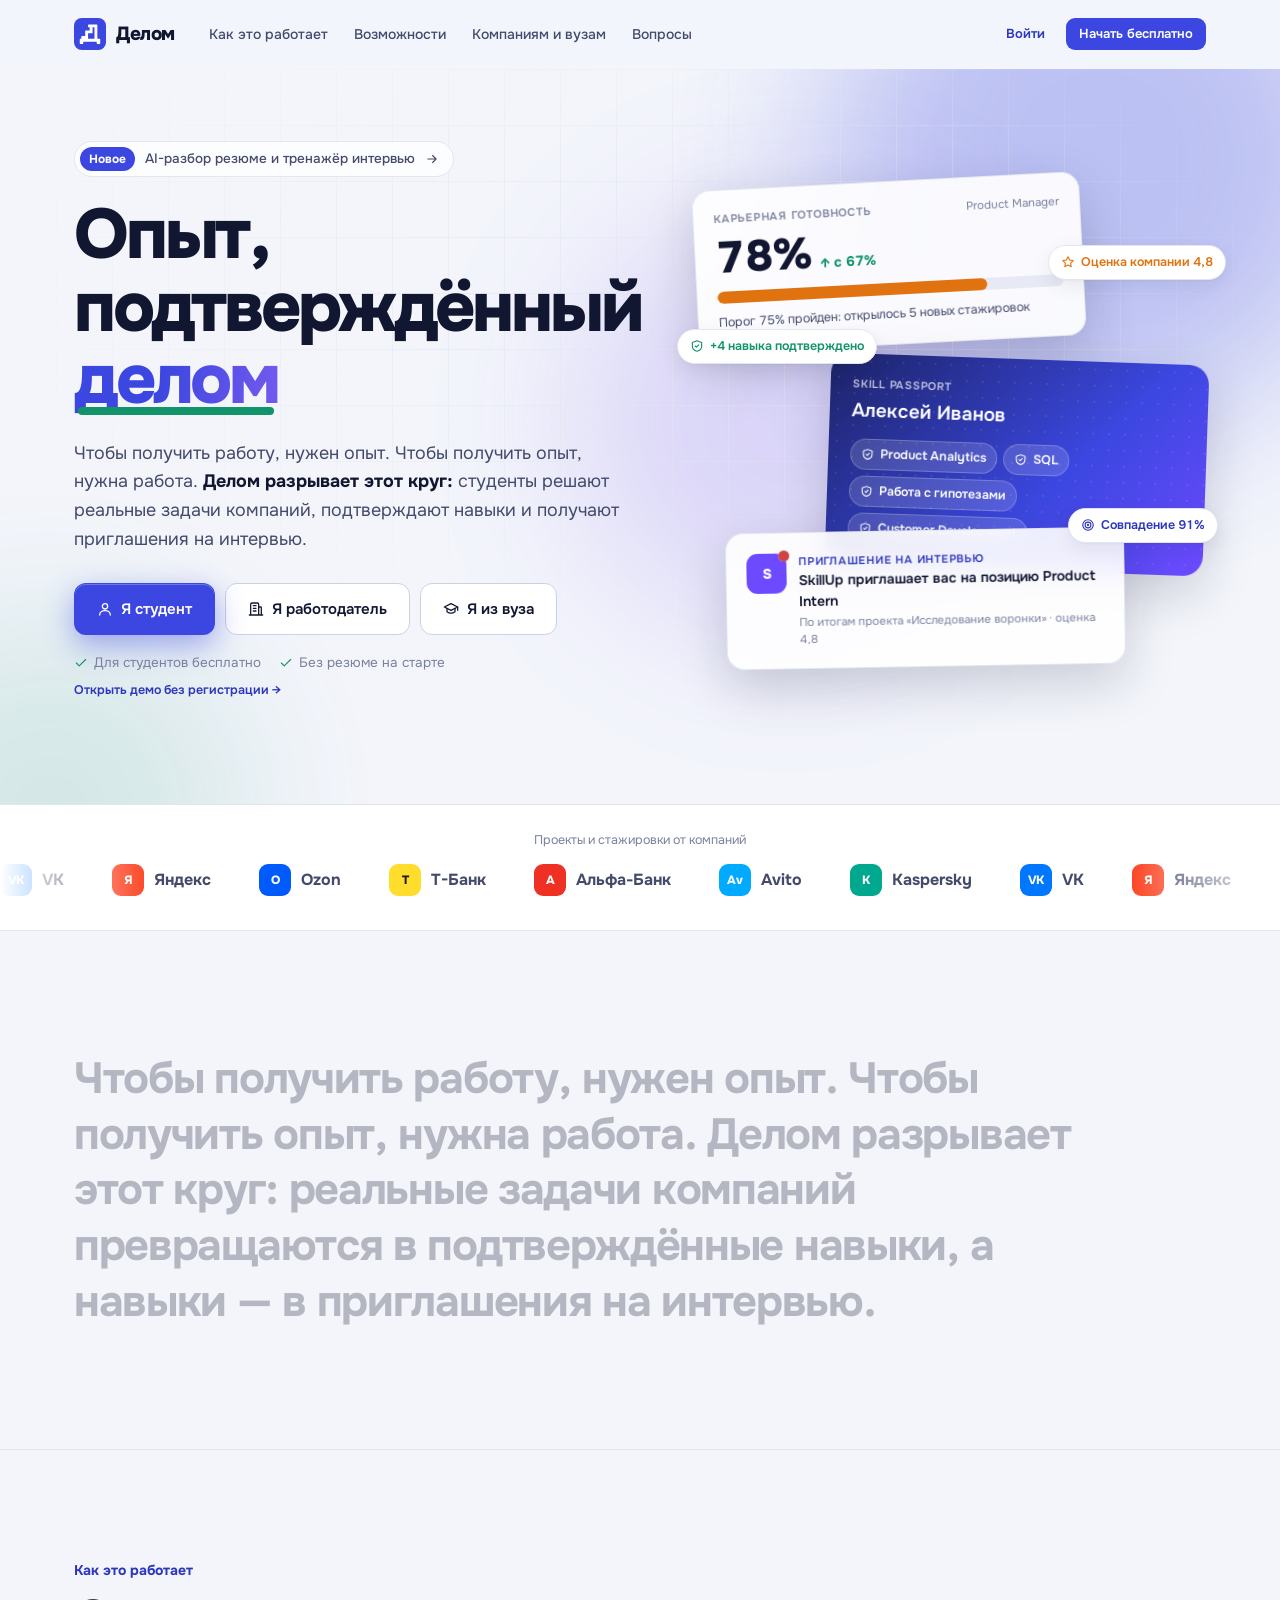
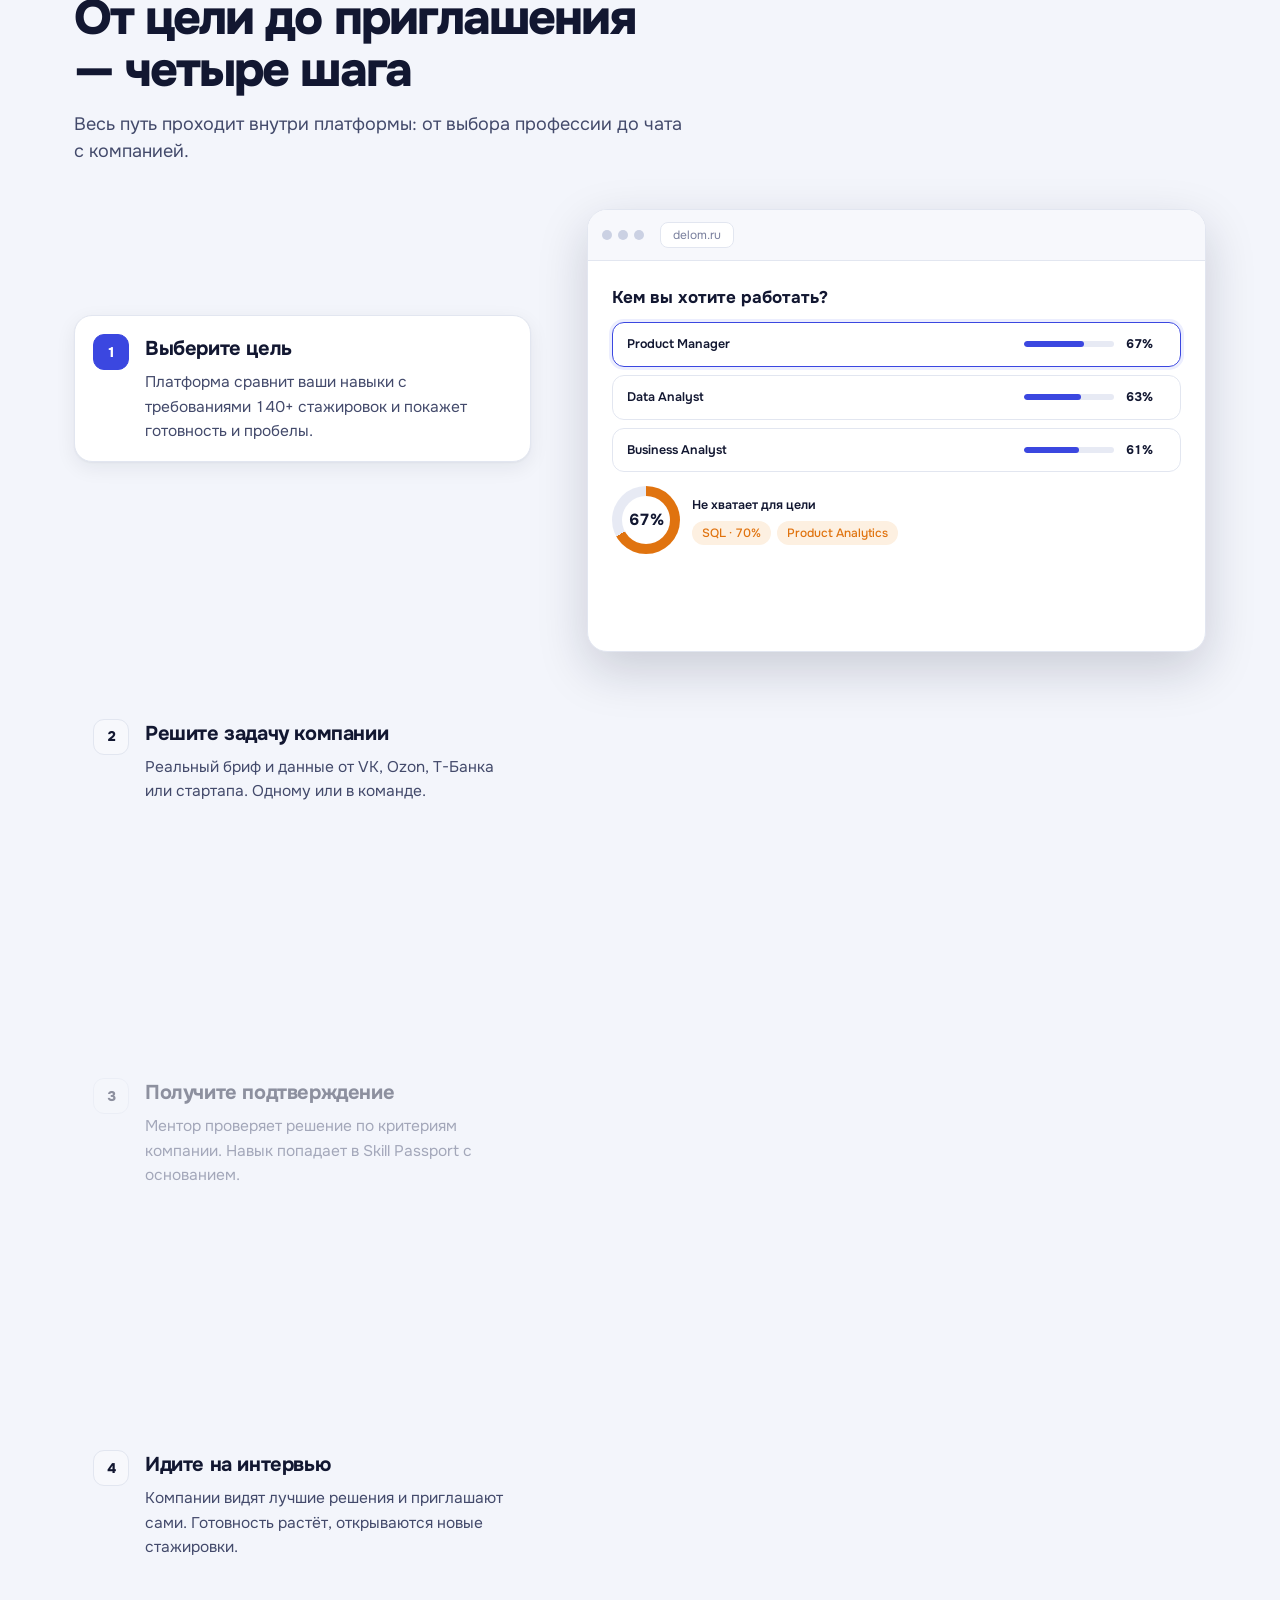
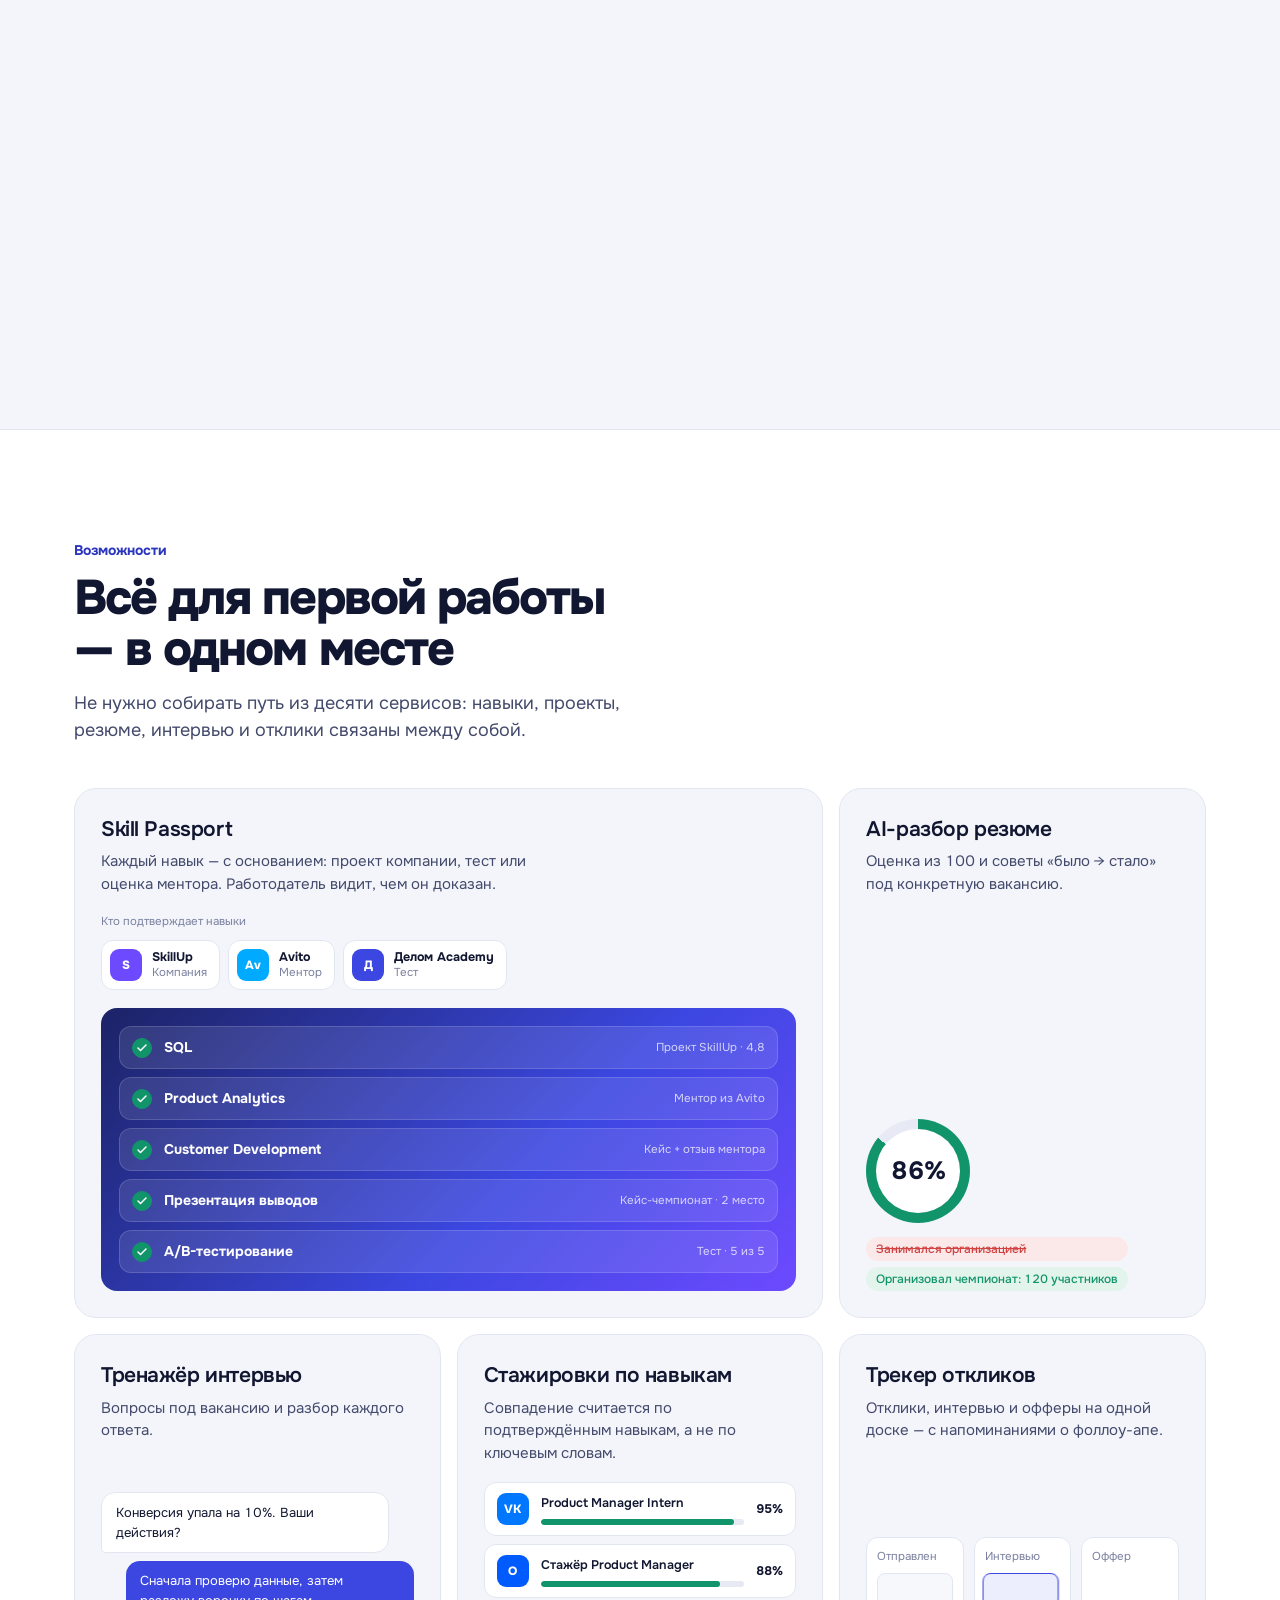
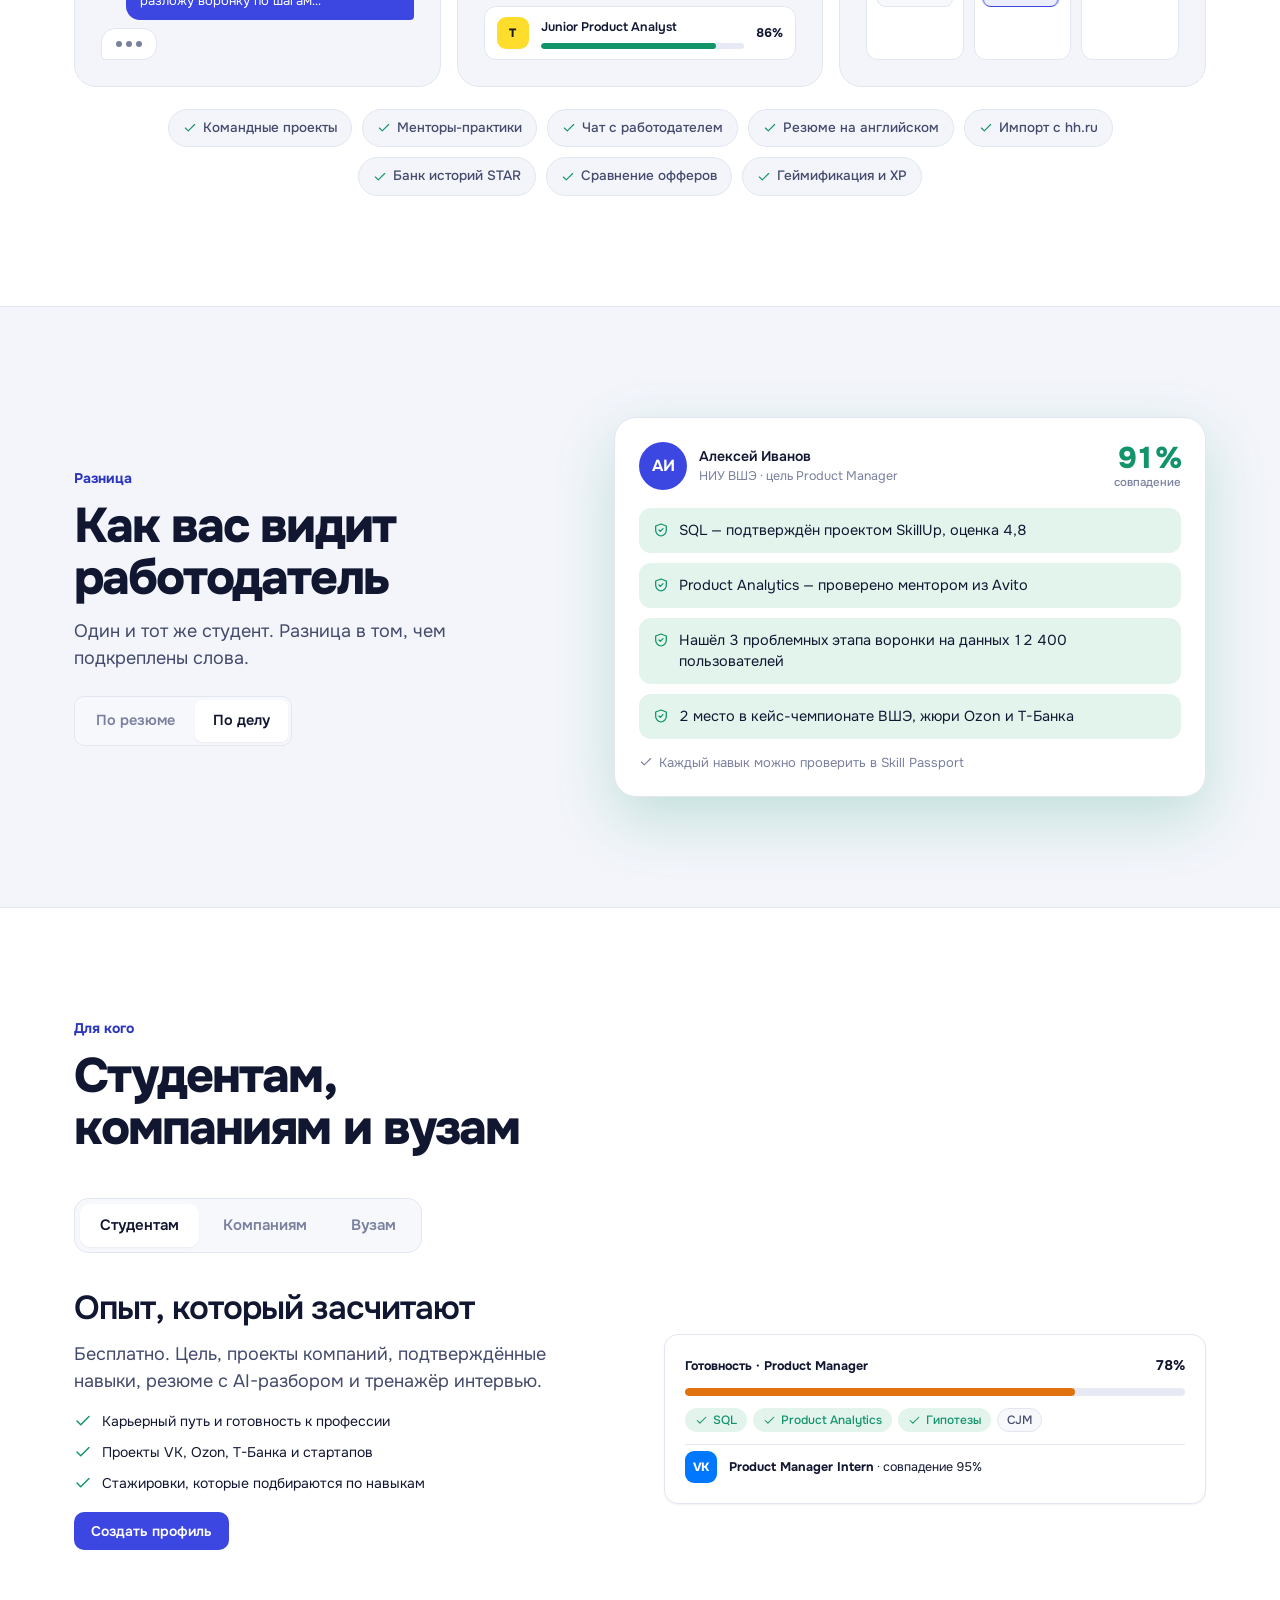
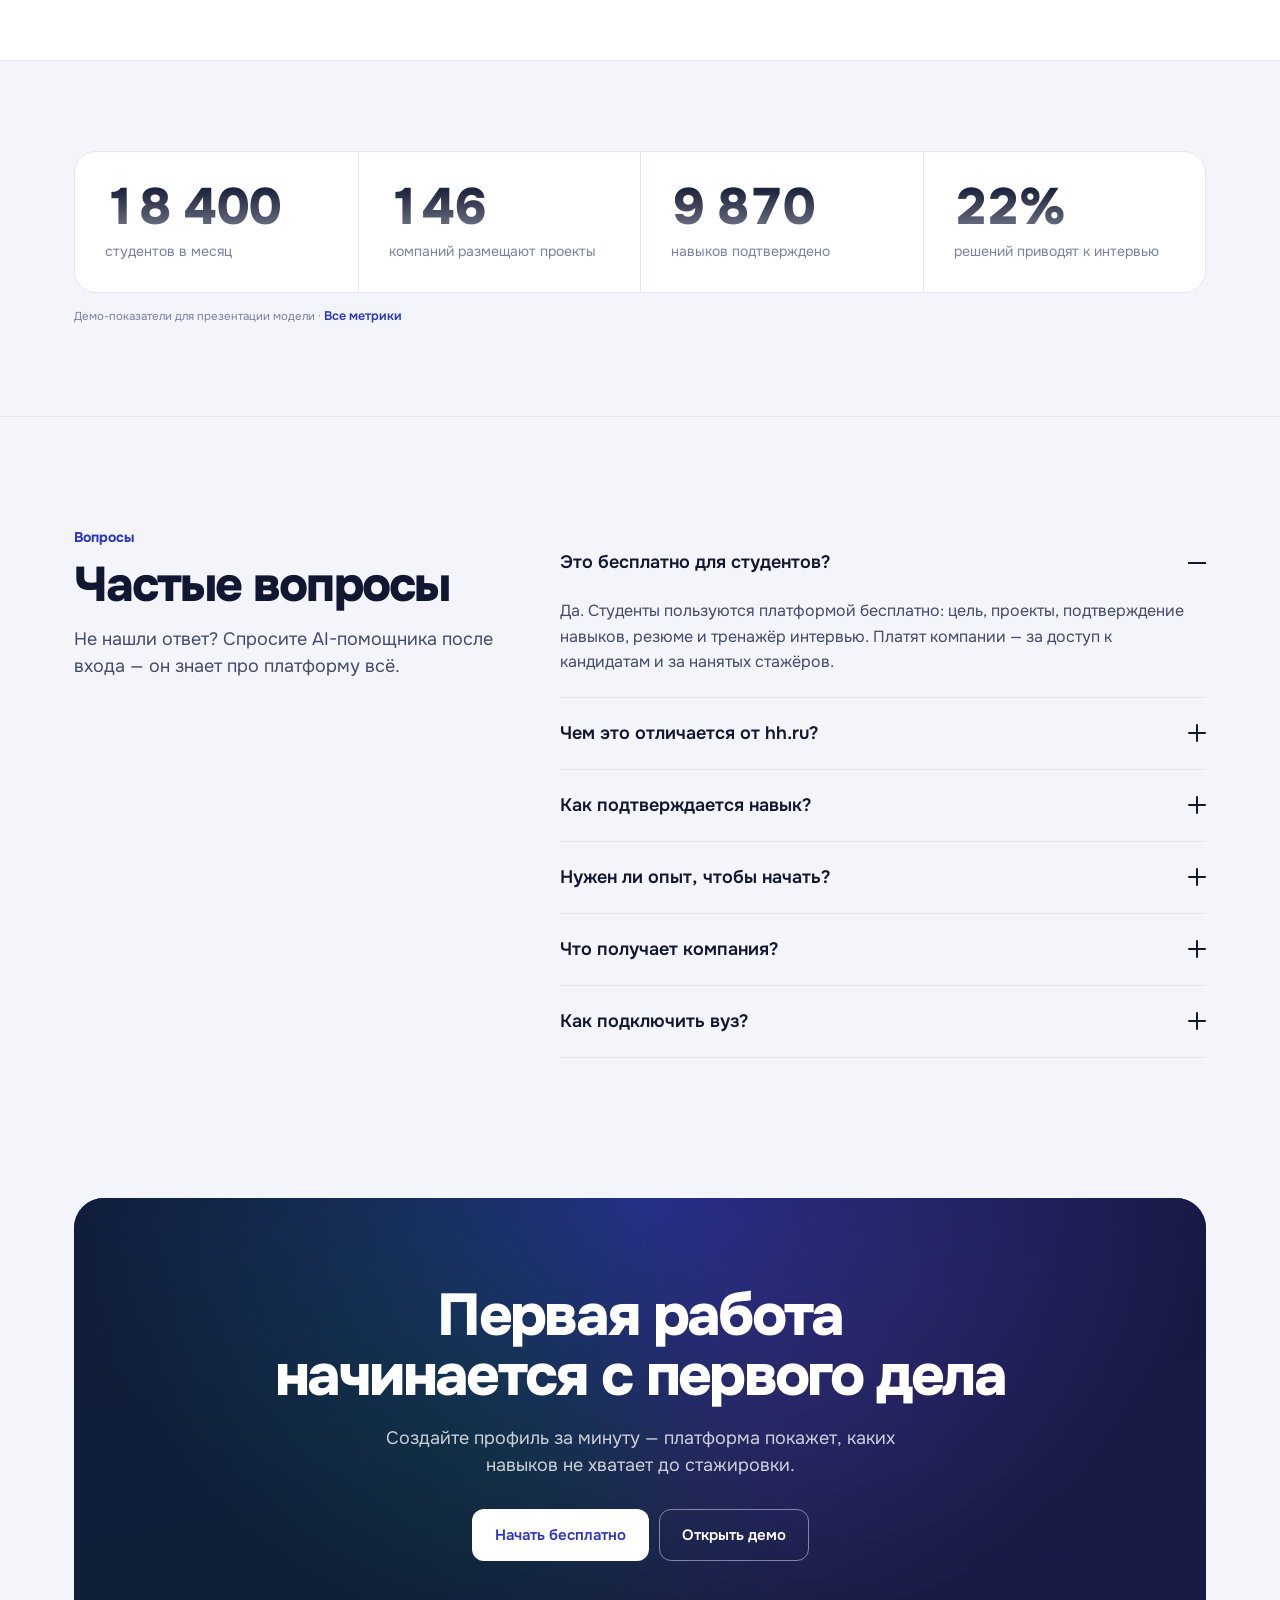
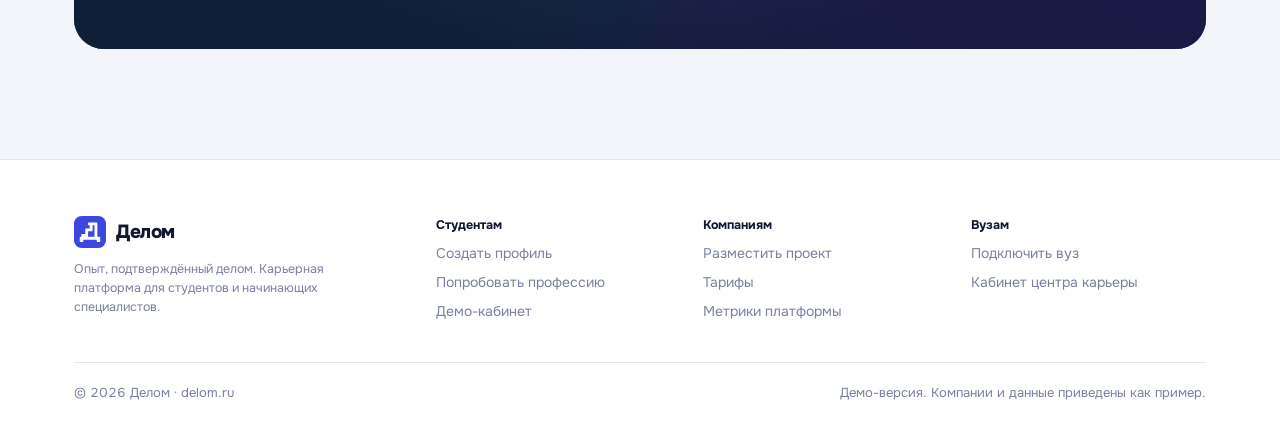
==== commit f87cdcf4: "Кабинеты работодателя и вуза: воронка найма, отклики, рейтинг, рассылки Работодатель - Отклики по ва" ====
--- a/index.html
+++ b/index.html
@@ -964,6 +964,13 @@
 .bt-srcp{display:inline-flex;gap:10px;align-items:center;padding:8px 12px 8px 8px;border-radius:12px;border:1px solid var(--border);background:var(--surface)}
 .bt-srcp>span:last-child{display:flex;flex-direction:column;line-height:1.25}
 .hc:nth-child(3){bottom:-6px}
+
+/* hiring board */
+.kan{display:grid;grid-auto-flow:column;grid-auto-columns:minmax(220px,1fr);gap:12px;overflow-x:auto;padding-bottom:6px;min-width:0}
+.kan-col{background:var(--surface-2);border:1px solid var(--border);border-radius:14px;padding:10px;display:flex;flex-direction:column;gap:8px;min-height:140px;min-width:0}
+.kan-card{background:var(--surface);border:1px solid var(--border);border-radius:12px;padding:10px;display:flex;flex-direction:column;gap:8px;min-width:0}
+.kan-card .btn{padding-inline:10px}
+.g6{gap:6px}
 /* ===== overflow safety (all widths) ===== */
 .split>*,.stack>*,.grid-2>*,.grid-3>*,.grid-4>*,.calc>*{min-width:0}
 @media (max-width:1180px){.split,.split.cv-split{grid-template-columns:minmax(0,1fr)}}
@@ -1584,7 +1591,7 @@
 
 /* ================= state ================= */
 const KEY='delom-demo-v2';
-const fresh=()=>({authed:false,onboarded:false,resume:false,goal:'pm',pstat:{},ws:{},scores:{},sel:{},portfolio:{},inv:{},tests:{},courses:{},mentorReq:{},teams:{},chats:{},applied:{},projApplied:{},visited:{},flags:{},notifSeen:0,empInvited:{},published:[],extraVac:[],badgesSeen:null,acted:false,empCo:null,lastRole:'student',cv:null,cvTpl:'modern',cvTarget:null,cvBest:0,cvVersions:[],stories:[],interviews:[],apps:{},appsExtra:[],offers:null,offW:null,hrReview:null,peerDone:0,pitch:null,pitchVideo:null,recs:{},reviews:{},mentorConf:{},courseDone:{},resumeSkills:null,resumeFile:null,waitlist:{},tier:null,salesReq:[],consOk:{},uniCourses:[],hrAt:0,profile:null,vis:null});
+const fresh=()=>({authed:false,onboarded:false,resume:false,goal:'pm',pstat:{},ws:{},scores:{},sel:{},portfolio:{},inv:{},tests:{},courses:{},mentorReq:{},teams:{},chats:{},applied:{},projApplied:{},visited:{},flags:{},notifSeen:0,empInvited:{},published:[],extraVac:[],badgesSeen:null,acted:false,empCo:null,lastRole:'student',cv:null,cvTpl:'modern',cvTarget:null,cvBest:0,cvVersions:[],stories:[],interviews:[],apps:{},appsExtra:[],offers:null,offW:null,hrReview:null,peerDone:0,pitch:null,pitchVideo:null,recs:{},reviews:{},mentorConf:{},courseDone:{},resumeSkills:null,resumeFile:null,waitlist:{},tier:null,salesReq:[],consOk:{},uniCourses:[],hrAt:0,profile:null,vis:null,pipe:{},appSt:{},vacClosed:{},fav:{},closedProj:{},coReviews:[],uniReq:[],uniMail:[],t0:Date.now()});
 let S=fresh();
 try{const raw=localStorage.getItem(KEY);if(raw)S=Object.assign(fresh(),JSON.parse(raw))}catch(e){}
 const save=()=>{try{localStorage.setItem(KEY,JSON.stringify(S))}catch(e){}};
@@ -1735,16 +1742,16 @@
 /* ================= shell ================= */
 function navFor(role,r){
  const nMsg=unreadS(),nE=unreadE();
- if(role==='employer')return [{l:'Кабинет компании',i:[['empdash','grid','Обзор'],['candidates','users','Кандидаты'],['empjobs','briefcase','Вакансии и проекты'],['postproject','plus','Разместить проект'],['empmessages','msg','Сообщения',nE?String(nE):''],['pricing','coin','Тарифы и экономия']]}];
+ if(role==='employer')return [{l:'Кабинет компании',i:[['empdash','grid','Обзор'],['candidates','users','Кандидаты'],['hiring','layers','Воронка найма'],['empjobs','briefcase','Вакансии и проекты',orgBadge()],['postproject','plus','Разместить проект'],['empmessages','msg','Сообщения',nE?String(nE):''],['company-'+emp().id,'star','Рейтинг компании'],['pricing','coin','Тарифы и экономия']]}];
  if(role==='mentor')return [{l:'Кабинет ментора',i:[['mentor','shield','Проверка решений',pst(T().main)==='review'?'1':''],['review','test','Текущая проверка']]}];
- if(role==='uni')return [{l:'Кабинет вуза',i:[['uni','grid','Обзор'],['unistudents','users','Студенты']]}];
+ if(role==='uni')return [{l:'Кабинет вуза',i:[['uni','grid','Обзор'],['unistudents','users','Студенты'],['unipartners','building','Компании-партнёры'],['unimail','send','Рассылки']]}];
  const nApp=appsList().filter(a=>a.st==='sent'&&a.d>=7).length;
  return [{l:'Карьера',i:[['dashboard','home','Главная'],['career','route','Мой путь'],['skills','award','Навыки'],['projects','folder','Проекты'],['portfolio','file','Портфолио']]},
   {l:'Трудоустройство',i:[['internships','cap','Стажировки',mainDone(S.goal)?'+5':''],['vacancies','briefcase','Вакансии'],['applications','layers','Отклики',nApp?String(nApp):''],['resume','pen','Резюме'],['interview','msg','Интервью'],['messages','mail','Сообщения',nMsg?String(nMsg):'']]},
   {l:'Ещё',i:[['try','compass','Попробовать профессию'],['profile','user','Профиль']]}];
 }
 const ROLES={student:['Студент','user'],employer:['Работодатель','building'],mentor:['Ментор','shield'],uni:['Вуз','cap']};
-function curNavKey(r){if(r.n==='job')return (jobById(r.id)||{}).type==='job'?'vacancies':'internships';if(['project','workspace','complete'].includes(r.n))return 'projects';if(r.n==='jobs')return 'internships';if(r.n==='review'&&!r.id)return 'review';return r.n}
+function curNavKey(r){if(r.n==='job')return (jobById(r.id)||{}).type==='job'?'vacancies':'internships';if(['project','workspace','complete'].includes(r.n))return 'projects';if(r.n==='jobs')return 'internships';if(r.n==='review'&&!r.id)return 'review';if(r.n==='company')return 'company-'+r.id;if(r.n==='empvac'||r.n==='empproject')return 'empjobs';if(r.n==='uniprogram')return 'uni';return r.n}
 function renderShell(r){
  const role=curRole,cur=curNavKey(r),e=emp(),mm=mentorMe();
  const groups=navFor(role,r).map(g=>({l:g.l,i:g.i.map(x=>x[0]==='review'?[`review-${T().main}`,x[1],x[2],x[3]]:x)}));
@@ -1794,6 +1801,7 @@
  if(pst(m)==='review')a.push({t:'Решение отправлено на проверку',s:p.short,time:'только что',go:'workspace-'+m,ic:'send'});
  a.push({t:'Новый проект от Ozon',s:'A/B-тест новой карточки товара',time:'2 ч назад',go:'project-p6',ic:'folder'});
  a.push({t:'Ментор оставил отзыв',s:'Customer Development подтверждён',time:'вчера',go:'skills',ic:'star'});
+ orgNotifs(a);
  const j=jobById(t.recJobs[0]);a.push({t:`${j.company}: ${j.title}`,s:'Совпадение с профилем '+matchOf(j)+'%',time:'2 дня назад',go:'job-'+j.id,ic:'briefcase'});
  return a}
 function notifHtml(){const a=notifs();S.notifSeen=a.length;save();return `<div class="pop" style="width:360px;max-width:88vw"><div class="pop-h"><b>Уведомления</b><span class="xs muted">${a.length}</span></div>${a.map(n=>`<button class="pop-item" data-go="${n.go}"><span class="${n.hot?'':'muted'}" style="${n.hot?'color:var(--accent-ink)':''}">${ic(n.ic)}</span><span class="grow"><div class="b" style="font-size:13.5px">${esc(n.t)}</div><div class="sm muted">${esc(n.s)} · ${n.time}</div></span>${n.hot?'<span class="dot"></span>':''}</button>`).join('')}</div>`}
@@ -2048,6 +2056,7 @@
  return st==='done'?`<button class="btn btn-ok btn-lg btn-block" data-go="complete-${p.id}">${ic('check')}Проект завершён · результат</button>`
   :st==='active'?`<button class="btn btn-p btn-lg btn-block" data-go="workspace-${p.id}">Продолжить выполнение${ic('arR')}</button>`
   :st==='review'?`<button class="btn btn-s btn-lg btn-block" data-go="workspace-${p.id}">${ic('clock')}Решение на проверке</button>`
+  :S.closedProj[p.id]?`<button class="btn btn-s btn-lg btn-block" disabled>${ic('lock')}Приём решений закрыт</button>`
   :`<button class="btn btn-p btn-lg btn-block" data-act="join" data-id="${p.id}">${team?ic('users')+'Найти команду':'Принять участие'}</button>`}
 VIEWS.project=(id)=>{
  const p=P(id);if(!p)return `<div class="card empty">Проект не найден — возможно, компания его сняла. <button class="linkish" data-go="projects">В каталог</button></div>`;
@@ -2061,7 +2070,7 @@
     <div class="meta"><span>${ic('target')}${esc(p.dir)}</span><span>${ic('clock')}${esc(p.dur)}</span><span>${ic('layers')}${esc(p.diff)}</span><span>${ic(team?'users':'user')}${esc(p.format)}</span></div>${(S.uniCourses||[]).filter(c=>c.pid===p.id).map(c=>`<span class="pill ac" style="align-self:flex-start">${ic('cap')}Входит в курс «${esc(c.course)}» · НИУ ВШЭ</span>`).join('')}</div></div>
    </section>
    ${teamBlock(p.id)}
-   <section class="card col g12"><h2>О компании</h2><p class="t2">${esc(p.about)}</p></section>
+   <section class="card col g12"><div class="card-h"><h2>О компании</h2>${EMPLOYERS[p.emp]?`<button class="btn btn-g btn-sm" data-go="company-${p.emp}">${ic('star')}Рейтинг и отзывы${ic('arR')}</button>`:''}</div><p class="t2">${esc(p.about)}</p></section>
    <section class="card col g16"><h2>Задача</h2><div class="task-q">${esc(p.task)}</div>
     <p class="t2">${esc(p.intro)}</p>
     <ol class="ol">${p.steps.map(s=>`<li>${esc(s)}</li>`).join('')}</ol></section>
@@ -2863,7 +2872,7 @@
 function alexCand(){const e=emp(),d=pst(e.main)==='done';return {id:'c2',name:'Алексей Иванов',prof:T().goal,uni:'НИУ ВШЭ · Бизнес-информатика, 3 курс',match:e.match[d?1:0],skills:confAll().map(s=>s.name),projects:projCount(),city:'Москва',color:'#3B47E0',fresh:d,score:d?(S.scores[e.main]||P(e.main).score):null}}
 const cands=()=>[...(VIS().show?[alexCand()]:[]),...CANDS].sort((a,b)=>b.match-a.match);
 function candStatus(c){const e=emp();if(c.id==='c2'){const inv=S.inv[e.main];if(inv&&inv.st==='accepted')return `<span class="pill ok">${ic('cal')}Интервью ${inv.slot.split(' · ')[0]}</span>`;if(inv)return `<span class="pill ac">${ic('mail')}Приглашён</span>`}if(S.empInvited[e.id+c.id])return `<span class="pill ac">${ic('mail')}Приглашён</span>`;return ''}
-const empVac=()=>[...emp().vac,...S.extraVac.map((v,i)=>({title:v.title,type:v.type,resp:S.applied['x'+i]?1:0,fresh:S.applied['x'+i]?1:0,format:v.format}))];
+const empVac=()=>vacList().map(v=>{const a=vacApps(emp(),v);return {...v,resp:v.extra?a.length:v.resp,fresh:a.filter(x=>x.st==='new').length}});
 VIEWS.empdash=()=>{
  const e=emp(),mp=P(e.main),d=pst(e.main)==='done',rev=pst(e.main)==='review';
  const top=[...e.top.map(([id,s])=>({c:CANDS.find(x=>x.id===id),s})),...(d?[{c:alexCand(),s:Number(String(S.scores[e.main]||mp.score).replace(',','.'))}]:[])].sort((a,b)=>b.s-a.s);
@@ -2876,17 +2885,17 @@
  ${d?`<div class="banner"><span class="ic">${ic('star',20)}</span><div class="grow"><div class="b">Новое решение по проекту «${mp.short}»: Алексей Иванов, ${S.scores[e.main]||mp.score} из 5</div><div class="sm t2">Подтверждены ${confirmsOf(e.main).map(id=>SK[id].name).join(', ')}. Кандидату отправлено приглашение на интервью на позицию ${mp.invitePos}.</div></div><div class="row g8"><button class="btn btn-p btn-sm" data-act="candProfile" data-id="c2">Смотреть решение</button><button class="btn btn-s btn-sm" data-go="empmessages-inv-${e.main}">${ic('msg')}Написать</button></div></div>`:rev?`<div class="banner ac"><span class="ic">${ic('clock',20)}</span><div class="grow"><div class="b">Алексей Иванов отправил решение по проекту «${mp.short}»</div><div class="sm t2">Решение у ментора на проверке. Результат с подтверждёнными навыками появится здесь.</div></div></div>`:''}
  <div class="split">
   <div class="stack">
-   <section class="card"><div class="card-h"><div><h2>Лучшие решения проекта</h2><div class="sm muted">${mp.short} · ${(mp.id==='p1'?21:34)+(d?1:0)} решений</div></div><button class="btn btn-g btn-sm" data-go="candidates">Все кандидаты${ic('arR')}</button></div>
+   <section class="card"><div class="card-h"><div><h2>Лучшие решения проекта</h2><div class="sm muted">${mp.short} · ${(mp.id==='p1'?21:34)+(d?1:0)} решений</div></div><button class="btn btn-g btn-sm" data-go="empproject-${e.main}">Все решения${ic('arR')}</button></div>
     <div class="tbl-wrap"><table class="tbl"><thead><tr><th>Кандидат</th><th>Оценка</th><th>Совпадение</th><th></th></tr></thead><tbody>
     ${top.map(({c,s})=>`<tr><td><div class="row g12" style="flex-wrap:nowrap">${av(initials(c.name),c.color)}<div><div class="b">${c.name} ${c.fresh?'<span class="new-tag">Новое</span>':''}</div><div class="xs muted">${c.prof}</div></div></div></td><td><span class="pill">${ic('star')}${dec(s.toFixed(1))}</span></td><td><b>${c.match}%</b></td><td style="text-align:right"><div class="row g8" style="justify-content:flex-end;flex-wrap:nowrap">${candStatus(c)||`<button class="btn btn-s btn-sm" data-act="invite" data-id="${c.id}">Пригласить</button>`}<button class="btn btn-g btn-sm" data-act="candProfile" data-id="${c.id}">Профиль</button></div></td></tr>`).join('')}
     </tbody></table></div></section>
    <section class="card"><div class="card-h"><h2>Активные вакансии</h2><button class="btn btn-g btn-sm" data-go="empjobs">Управлять${ic('arR')}</button></div>
-    ${empVac().map(v=>`<div class="row between" style="padding:10px 0;border-top:1px solid var(--border)"><div><div class="b">${esc(v.title)}</div><div class="xs muted">${v.type} · ${esc(v.format)}</div></div><div class="row g8"><span class="sm"><b>${v.resp}</b> <span class="muted">${plural(v.resp,'отклик','отклика','откликов')}</span></span>${v.fresh?`<span class="pill ok">+${v.fresh} новых</span>`:'<span class="pill">Опубликована</span>'}</div></div>`).join('')}</section>
+    ${empVac().map(v=>`<div class="row between" style="padding:10px 0;border-top:1px solid var(--border);cursor:pointer" data-go="empvac-${v.i}"><div><div class="b">${esc(v.title)}</div><div class="xs muted">${v.type} · ${esc(v.format)}</div></div><div class="row g8"><span class="sm"><b>${v.resp}</b> <span class="muted">${plural(v.resp,'отклик','отклика','откликов')}</span></span>${vacState(emp(),v)==='auto'?'<span class="pill red">Закрыта: нет ответа</span>':v.fresh?`<span class="pill pr">${v.fresh} ${plural(v.fresh,'ждёт','ждут','ждут')} ответа</span>`:'<span class="pill">Все отвечены</span>'}</div></div>`).join('')}</section>
   </div>
   <aside class="stack">
    <section class="card"><div class="card-h"><h2>Воронка найма через проекты</h2></div>
     ${hbars([['Просмотры проектов',1240],['Участники',55],['Отправили решения',27+(d?1:0)],['Приглашены',6+(d?1:0)],['Наняты',2]])}
-    <p class="xs muted" style="margin-top:10px">Кандидаты из проектов проходят интервью в 2,4 раза чаще, чем из обычных откликов.</p></section>
+    <p class="xs muted" style="margin-top:10px">Кандидаты из проектов проходят интервью в 2,4 раза чаще, чем из обычных откликов.</p><button class="btn btn-s btn-sm" data-go="hiring" style="margin-top:10px">${ic('layers')}Кандидаты по этапам</button></section>
    <section class="card col g12"><h2>Ваш тариф: ${esc(curTier())}</h2><p class="sm muted">Использовано 2 из 5 проектов и 11 из 30 приглашений в этом месяце.</p>${bar(37,'thin')}<button class="btn btn-s btn-sm" data-go="pricing" style="align-self:flex-start">${ic('calc')}Тарифы и калькулятор экономии</button></section>
   </aside>
  </div>`};
@@ -2909,13 +2918,6 @@
   <div class="cand-act row g12" style="flex-wrap:nowrap">${ring(c.match,58)}<div class="col g6"><button class="btn btn-s btn-sm" data-act="candProfile" data-id="${c.id}">Посмотреть профиль</button>${candStatus(c)?'':`<button class="btn btn-p btn-sm" data-act="invite" data-id="${c.id}">Пригласить</button>`}</div></div>
  </article>`).join('')||'<div class="card empty">Нет кандидатов с таким набором подтверждённых навыков</div>')+'</div>';
 }
-VIEWS.empjobs=()=>{
- const e=emp(),mp=P(e.main);
- const projs=[{title:mp.title,people:mp.people,sub:(mp.id==='p1'?21:34)+(pst(e.main)==='done'?1:0),dl:mp.deadline,hiring:1},...e.extraProj,...allProjects().filter(p=>p.isNew&&p.emp===e.id).map(p=>({title:p.title,people:['active','review','done'].includes(pst(p.id))?1:0,sub:['review','done'].includes(pst(p.id))?1:0,dl:p.deadline||'—',hiring:p.hiring}))];
- return `
- <div class="page-h"><div><span class="label">${e.company}</span><h1 style="margin-top:4px">Вакансии и проекты</h1></div><div class="row g8"><button class="btn btn-s" data-act="newVac" data-type="Вакансия">${ic('plus')}Вакансия</button><button class="btn btn-s" data-act="newVac" data-type="Стажировка">${ic('plus')}Стажировка</button><button class="btn btn-p" data-go="postproject">${ic('plus')}Проект</button></div></div>
- <section class="card" style="margin-bottom:20px"><div class="card-h"><h2>Вакансии и стажировки</h2><span class="sm muted">${empVac().length} активных</span></div><div class="tbl-wrap"><table class="tbl"><thead><tr><th>Позиция</th><th>Тип</th><th>Формат</th><th>Отклики</th><th>Статус</th></tr></thead><tbody>${empVac().map(v=>`<tr><td class="b">${esc(v.title)}</td><td>${v.type}</td><td>${esc(v.format)}</td><td><b>${v.resp}</b>${v.fresh?` <span class="xs" style="color:var(--green)">+${v.fresh}</span>`:''}</td><td><span class="pill ok">Активна</span></td></tr>`).join('')}</tbody></table></div></section>
- <section class="card"><div class="card-h"><h2>Проекты для студентов</h2><span class="sm muted">${projs.length}</span></div><div class="tbl-wrap"><table class="tbl"><thead><tr><th>Проект</th><th>Участники</th><th>Решения</th><th>Дедлайн</th><th>Найм</th></tr></thead><tbody>${projs.map(p=>`<tr><td class="b">${esc(p.title)}</td><td>${p.people}</td><td>${p.sub}</td><td>${esc(p.dl)}</td><td>${p.hiring?'<span class="pill ac">Интервью лучшим</span>':'<span class="pill">Нет</span>'}</td></tr>`).join('')}</tbody></table></div></section>`};
 VIEWS.postproject=()=>`
  <div class="page-h"><div><span class="label">Для работодателя</span><h1 style="margin-top:4px">Разместить проект</h1><p>Опишите реальную задачу вашей команды. Студенты решат её, а вы увидите, как они работают, до интервью.</p></div></div>
  <div class="split">
@@ -3045,7 +3047,7 @@
  <div class="split">
   <div class="stack">
    <section class="card"><div class="card-h"><div><h2>Подтверждённые навыки по месяцам</h2><div class="sm muted">Октябрь 2025 — сентябрь 2026</div></div></div>${barChart(UNI.months,vals,{hl:11})}</section>
-   <section class="card"><div class="card-h"><h2>Образовательные программы</h2></div><div class="tbl-wrap"><table class="tbl"><thead><tr><th>Программа</th><th>Студентов</th><th>Средняя готовность</th><th>Стажировки</th></tr></thead><tbody>${UNI.programs.map(r=>`<tr><td class="b">${r[0]}</td><td>${r[1]}</td><td><div class="row g8" style="flex-wrap:nowrap"><div style="width:90px">${bar(r[2],'o thin')}</div><b>${r[2]}%</b></div></td><td>${r[3]}</td></tr>`).join('')}</tbody></table></div></section>
+   <section class="card"><div class="card-h"><h2>Образовательные программы</h2></div><div class="tbl-wrap"><table class="tbl"><thead><tr><th>Программа</th><th>Студентов</th><th>Средняя готовность</th><th>Стажировки</th></tr></thead><tbody>${UNI.programs.map((r,i)=>`<tr data-go="uniprogram-${i}" style="cursor:pointer"><td class="b"><span class="linkish">${r[0]}</span></td><td>${r[1]}</td><td><div class="row g8" style="flex-wrap:nowrap"><div style="width:90px">${bar(r[2],'o thin')}</div><b>${r[2]}%</b></div></td><td>${r[3]}</td></tr>`).join('')}</tbody></table></div></section>
   </div>
   <aside class="stack">
    <section class="card"><div class="card-h"><h2>Кто приглашает студентов</h2></div>${hbars(UNI.hiring)}</section>
@@ -3063,13 +3065,7 @@
  <h2>Кто приглашает студентов</h2><table><tr><th>Компания</th><th>Приглашений</th></tr>${UNI.hiring.map(h=>row(h)).join('')}</table>
  ${(S.uniCourses||[]).length?`<h2>Проекты компаний в курсах</h2><table><tr><th>Курс</th><th>Проект</th><th>Студентов</th></tr>${S.uniCourses.map(c=>row([c.course,P(c.pid).company+' · '+P(c.pid).short,c.students])).join('')}</table>`:''}
  <p style="color:#6A7090;font-size:12px;margin-top:28px">Данные студентов, разрешивших делиться прогрессом с вузом. Демо-показатели платформы.</p></body></html>`}
-VIEWS.unistudents=()=>`
- <div class="page-h"><div><span class="label">${UNI.unit} · НИУ ВШЭ</span><h1 style="margin-top:4px">Студенты</h1><p>Карьерная готовность, подтверждённые навыки и статус трудоустройства студентов вуза.</p></div></div>
- <div class="filters"><div class="search" style="max-width:280px;flex:1 1 220px">${ic('search')}<input class="inp" id="uf-q" placeholder="Имя студента" value="${esc(UI.uni.q)}" style="width:100%;padding-left:38px"></div>${select('uf-prog','Все программы',UNI.programs.map(p=>p[0]),UI.uni.prog)}</div>
- <div id="uniList"></div>`;
-function renderUniList(){const el=$('#uniList');if(!el)return;const f=UI.uni;
- const rows=[...(VIS().uni?[uniAlex()]:[]),...UNI.students].filter(r=>(!f.q||r[0].toLowerCase().includes(f.q.toLowerCase()))&&(!f.prog||r[1].startsWith(f.prog)));
- el.innerHTML=`<section class="card" style="padding:0"><div class="tbl-wrap"><table class="tbl"><thead><tr><th>Студент</th><th>Цель</th><th>Готовность</th><th>Навыки</th><th>Проекты</th><th>Статус</th></tr></thead><tbody>${rows.map(r=>`<tr ${r[7]?'style="background:var(--accent-soft)"':''}><td><div class="row g12" style="flex-wrap:nowrap">${av(initials(r[0]),r[7]?'#3B47E0':'#8A90B0')}<div><div class="b">${r[0]}</div><div class="xs muted">${r[1]}</div></div></div></td><td>${r[2]}</td><td><div class="row g8" style="flex-wrap:nowrap"><div style="width:70px">${bar(r[3],'o thin')}</div><b>${r[3]}%</b></div></td><td>${r[4]}</td><td>${r[5]}</td><td><span class="pill ${/Оффер|Стажировка|Интервью/.test(r[6])?'ok':/Приглашение|Отклик/.test(r[6])?'ac':''}">${r[6]}</span></td></tr>`).join('')||'<tr><td colspan="6" class="empty">Никого не нашлось</td></tr>'}</tbody></table></div></section>`}
+function renderUniList(){}
 
 /* ================= metrics ================= */
 VIEWS.metrics=()=>{const bare=!S.authed;const tot=MET.funnel[0][1];
@@ -3833,6 +3829,257 @@
   .then(r=>{bot.raw=r.text;bot.html=md(r.text);bot.acts=SECTION_LINKS.filter(([n])=>r.text.includes(n)).slice(0,3).map(([n,g])=>['Открыть «'+n+'»',g]);renderAI()})
   .catch(e=>{const c=e&&e.code;if(AI_PERM.includes(c)){SAMPLE=null;const rep=aiReply(q);bot.html=rep.html;bot.acts=rep.acts}else if(c==='cancelled'){bot.html='<span class="muted">Остановлено</span>'}else{bot.html=(e&&e.text?md(e.text)+'<br>':'')+`<span class="muted">${AI_MSG[c]||AI_MSG.upstream_error}</span>`}renderAI()})}
 
+/* ================= org: employer hiring tools + university tools ================= */
+function orgBadge(){const e=emp(),n=vacList(e).reduce((a,v)=>a+vacApps(e,v).filter(x=>x.st==='new').length,0)+(S.uniReq||[]).filter(r=>r.co===e.company&&r.st==='sent').length;return n?String(n):''}
+Object.assign(ROLE_OF,{hiring:'employer',empvac:'employer',empproject:'employer',uniprogram:'uni',unipartners:'uni',unimail:'uni'});
+const DAY=864e5,ANSWER_DAYS=7;
+const daysRun=()=>Math.max(0,Math.floor((Date.now()-(S.t0||Date.now()))/DAY));
+const REASONS=['Не хватает подтверждённых навыков для позиции','Выбрали кандидата с более близким опытом','Не совпали формат работы или город','Позиция закрыта'];
+const candBy=id=>id==='c2'?alexCand():CANDS.find(c=>c.id===id);
+const kpis=rows=>`<div class="grid-4" style="margin-bottom:20px">${rows.map(k=>`<section class="card kpi"><div class="row between"><span class="sm muted">${k[0]}</span><span class="muted">${ic(k[2])}</span></div><span class="v">${k[1]}</span>${k[3]?`<span class="xs muted">${k[3]}</span>`:''}</section>`).join('')}</div>`;
+
+/* ---------- vacancies and applications ---------- */
+function vacList(e=emp()){return [...e.vac.map((v,i)=>({...v,i:String(i),key:e.id+':'+i})),...S.extraVac.map((v,i)=>({title:v.title,type:v.type,format:v.format,salary:v.salary,resp:0,fresh:0,i:'x'+i,key:e.id+':x'+i,extra:1}))]}
+function alexJobsFor(e,v){return Object.keys(S.applied).filter(j=>{if(v.extra)return j===v.i;const jb=jobById(j);if(!jb||jb.company!==e.company)return false;return jb.title===v.title||(!e.vac.some(x=>x.title===jb.title)&&v.i==='0')})}
+function vacApps(e,v){const out=[];
+ if(!v.extra){const pool=CANDS.filter(c=>c.match>=55),n=Math.min(v.fresh,5);for(let k=0;k<n;k++){const c=pool[(k+(+v.i)*2)%pool.length];if(!out.some(a=>a.cid===c.id))out.push({cid:c.id,age:[1,3,5,6,2][k]+daysRun(),key:v.key+':'+c.id})}}
+ if(VIS().show)alexJobsFor(e,v).forEach(j=>{if(!out.some(a=>a.cid==='c2'))out.push({cid:'c2',age:0,key:v.key+':c2',job:j})});
+ return out.map(a=>({...a,info:S.appSt[a.key]||null,st:(S.appSt[a.key]||{}).st||'new'}))}
+const vacOverdue=(e,v)=>vacApps(e,v).filter(a=>a.st==='new'&&a.age>=ANSWER_DAYS).length;
+const vacState=(e,v)=>S.vacClosed[v.key]?'closed':vacOverdue(e,v)?'auto':'open';
+const vacPill=(e,v)=>({open:'<span class="pill ok">Активна</span>',closed:'<span class="pill">Закрыта вами</span>',auto:'<span class="pill red">Закрыта автоматически</span>'})[vacState(e,v)];
+VIEWS.empvac=(i)=>{const e=emp(),v=vacList(e).find(x=>x.i===String(i));
+ if(!v)return `<div class="card empty">Позиция не найдена. <button class="linkish" data-go="empjobs">К списку вакансий</button></div>`;
+ const apps=vacApps(e,v),wait=apps.filter(a=>a.st==='new'),st=vacState(e,v),total=v.extra?apps.length:v.resp,left=wait.length?Math.max(0,ANSWER_DAYS-Math.max(...wait.map(a=>a.age))):null;
+ return `<button class="crumb" data-go="empjobs">${ic('arL',16)}Вакансии и проекты</button>
+ <div class="page-h"><div><span class="label">${esc(v.type)} · ${esc(v.format)}</span><h1 style="margin-top:4px">${esc(v.title)}</h1><p>Каждый отклик получает ответ в течение ${ANSWER_DAYS} дней. Отказ — с причиной: по ней студент поймёт, что подтянуть.</p></div><div class="row g8">${vacPill(e,v)}${st==='auto'?'':`<button class="btn btn-s btn-sm" data-act="vacToggle" data-id="${v.key}">${st==='closed'?'Открыть снова':'Закрыть позицию'}</button>`}</div></div>
+ ${st==='auto'?`<div class="banner" style="background:var(--red-soft);margin-bottom:16px"><span class="ic" style="background:var(--red)">${ic('clock',20)}</span><div class="grow"><div class="b">Позиция закрыта автоматически</div><div class="sm t2">${vacOverdue(e,v)} ${plural(vacOverdue(e,v),'отклик ждёт','отклика ждут','откликов ждут')} ответа дольше ${ANSWER_DAYS} дней. Ответьте каждому — позиция снова появится у студентов.</div></div></div>`:''}
+ ${kpis([['Всего откликов',total,'users'],['Ждут ответа',wait.length,'clock'],['Отвечено',total-wait.length,'check'],['До автозакрытия',left===null?'—':left+' '+plural(left,'день','дня','дней'),'cal',left===null?'нет откликов без ответа':'по самому старому отклику']])}
+ <section class="card"><div class="card-h"><h2>Отклики</h2><span class="sm muted">${apps.length?'новые и недавно обработанные':''}</span></div>
+ ${apps.length?`<div class="col g12">${apps.map(a=>{const c=candBy(a.cid),l=ANSWER_DAYS-a.age;return `<article class="cand" style="padding:12px 0;border-top:1px solid var(--border)">${av(initials(c.name),c.color,44)}
+   <div class="col g6" style="min-width:0"><div class="row g8"><b>${c.name}</b>${a.st==='invited'?`<span class="pill ok">${ic('mail')}Приглашён</span>`:a.st==='rejected'?'<span class="pill">Отказ</span>':l<=0?'<span class="pill red">Срок ответа вышел</span>':`<span class="pill ${l<=2?'pr':''}">${ic('clock')}Ответить за ${l} ${plural(l,'день','дня','дней')}</span>`}</div>
+    <div class="sm muted">${c.prof} · ${c.uni}</div><div class="chips">${c.skills.slice(0,5).map(s=>`<span class="pill ok">${ic('shield')}${s}</span>`).join('')}</div>
+    <div class="xs muted">${a.age?`Отклик ${a.age} ${plural(a.age,'день','дня','дней')} назад`:'Отклик сегодня'} · совпадение ${c.match}%${a.st==='rejected'?` · причина: ${esc(a.info.reason)}`:''}</div></div>
+   <div class="cand-act row g8"><button class="btn btn-g btn-sm" data-act="candProfile" data-id="${c.id}">Профиль</button>${a.st==='new'?`<button class="btn btn-s btn-sm" data-act="appReject" data-id="${a.key}">Отказать</button><button class="btn btn-p btn-sm" data-act="appInvite" data-id="${a.key}">Пригласить</button>`:''}</div></article>`}).join('')}</div>`
+ :`<div class="empty sm">Новых откликов нет. Кандидаты подбираются по подтверждённым навыкам — посмотрите <button class="linkish" data-go="candidates">поиск кандидатов</button>.</div>`}</section>`};
+
+/* ---------- hiring pipeline ---------- */
+const STAGES=[['new','Решение или отклик'],['invited','Приглашён'],['interview','Интервью'],['offer','Оффер'],['hired','Нанят']];
+function pipeOf(e=emp()){const st=S.pipe[e.id]||{},mp=P(e.main),L=[];
+ const add=(cid,o)=>{if(candBy(cid)&&!L.some(x=>x.cid===cid))L.push({cid,st:'new',...o,...(st[cid]||{})})};
+ if(VIS().show){const inv=S.inv[e.main];if(inv||pst(e.main)==='done'||st.c2)add('c2',{st:inv?(inv.st==='accepted'?'interview':'invited'):'new',slot:inv&&inv.slot,pos:mp.invitePos,src:`Проект «${mp.short}»`,score:S.scores[e.main]||mp.score})}
+ e.top.forEach(([cid,s])=>{const iv=S.empInvited[e.id+cid];add(cid,{src:`Проект «${mp.short}»`,score:dec(s.toFixed(1)),...(iv?{st:'invited',pos:iv.pos}:{})})});
+ Object.keys(S.empInvited).filter(k=>k.startsWith(e.id)).forEach(k=>add(k.slice(e.id.length),{st:'invited',pos:S.empInvited[k].pos,src:'Поиск кандидатов'}));
+ Object.keys(st).forEach(cid=>add(cid,{src:'Отклик на вакансию'}));
+ return L}
+function setPipe(cid,patch){const e=emp(),cur=pipeOf(e).find(x=>x.cid===cid)||{st:'new'};S.pipe[e.id]=S.pipe[e.id]||{};S.pipe[e.id][cid]={...(S.pipe[e.id][cid]||{}),prev:cur.st,...patch};save()}
+function candThread(e,c,pos){
+ if(c.id==='c2'){const id='inv-'+e.main,p=P(e.main);return S.chats[id]||(S.chats[id]={id,kind:'inv',co:p.company,title:p.company,sub:`${e.person} · ${e.pos}`,pid:e.main,unreadS:0,unreadE:0,msgs:[]})}
+ const id='cand-'+e.id+'-'+c.id;return S.chats[id]||(S.chats[id]={id,kind:'cand',co:e.company,cand:c.id,title:c.name,sub:pos||e.hireFor,unreadS:0,unreadE:0,msgs:[]})}
+function tell(e,c,text,pos){const th=candThread(e,c,pos);th.msgs.push({f:'them',t:text,tm:tnow()});if(c.id==='c2')th.unreadS=(th.unreadS||0)+1;return th}
+const threadId=(e,cid)=>cid==='c2'?'inv-'+e.main:'cand-'+e.id+'-'+cid;
+function pipeCard(e,x){const c=candBy(x.cid),has=S.chats[threadId(e,x.cid)],rej=`<button class="btn btn-g btn-sm" data-act="pipeReject" data-id="${c.id}">Отказать</button>`;
+ const act={new:`<button class="btn btn-p btn-sm" data-act="invite" data-id="${c.id}">Пригласить</button>${rej}`,
+  invited:(c.id==='c2'?'<span class="xs muted">Кандидат выбирает время</span>':`<button class="btn btn-p btn-sm" data-act="pipeSlot" data-id="${c.id}">Назначить интервью</button>`)+rej,
+  interview:`<button class="btn btn-p btn-sm" data-act="pipeOffer" data-id="${c.id}">Сделать оффер</button>${rej}`,
+  offer:`<button class="btn btn-ok btn-sm" data-act="pipeHired" data-id="${c.id}">Вышел на работу</button><button class="btn btn-g btn-sm" data-act="pipeReject" data-id="${c.id}">Оффер не принят</button>`,hired:''}[x.st];
+ const info={invited:x.pos?`Позиция: ${esc(x.pos)}`:'',interview:x.slot?`${ic('cal')} ${esc(x.slot)}`:'',offer:x.offer?`${esc(x.offer.sal)} · выход ${esc(x.offer.start)}`:'',hired:x.at?`Вышел ${esc(x.at)}`:''}[x.st]||'';
+ return `<div class="kan-card"><div class="row g8" style="flex-wrap:nowrap">${av(initials(c.name),c.color,34)}<div style="min-width:0"><button class="linkish b" style="text-align:left" data-act="candProfile" data-id="${c.id}">${c.name}</button><div class="xs muted">${c.prof} · ${c.match}%</div></div></div>
+  <div class="xs muted">${esc(x.src||'')}${x.score?` · оценка ${x.score}`:''}</div>${info?`<div class="xs b">${info}</div>`:''}
+  <div class="row g6">${act}${has?`<button class="btn btn-g btn-sm" data-go="empmessages-${threadId(e,c.id)}" aria-label="Открыть чат">${ic('msg')}</button>`:''}</div></div>`}
+VIEWS.hiring=()=>{const e=emp(),L=pipeOf(e),live=L.filter(x=>x.st!=='rejected'),rej=L.filter(x=>x.st==='rejected'),n=s=>L.filter(x=>x.st===s).length;
+ return `<div class="page-h"><div><span class="label">${e.company}</span><h1 style="margin-top:4px">Воронка найма</h1><p>Все кандидаты из проектов, откликов и поиска — по этапам. Отказ на любом этапе отправляется с причиной.</p></div><button class="btn btn-s" data-go="candidates">${ic('search')}Найти кандидатов</button></div>
+ ${kpis([['В работе',live.filter(x=>x.st!=='hired').length,'users'],['Интервью',n('interview'),'cal'],['Офферы',n('offer'),'file'],['Наняты',n('hired'),'check',n('hired')?`плата за найм: ${rub(FEE*n('hired'))}`:'']])}
+ <div class="kan">${STAGES.map(([k,l])=>{const col=live.filter(x=>x.st===k);return `<section class="kan-col"><div class="row between"><b class="sm">${l}</b><span class="pill">${col.length}</span></div>${col.map(x=>pipeCard(e,x)).join('')||'<div class="xs muted" style="padding:8px 2px">Пока никого</div>'}</section>`}).join('')}</div>
+ ${rej.length?`<section class="card col g8" style="margin-top:20px"><h2>Отказы</h2>${rej.map(x=>{const c=candBy(x.cid);return `<div class="row between" style="padding:8px 0;border-top:1px solid var(--border)"><div><div class="b sm">${c.name} <span class="muted" style="font-weight:500">· ${c.prof}</span></div><div class="xs muted">${esc(x.reason||'')}${x.at?' · '+esc(x.at):''}</div></div><button class="btn btn-g btn-sm" data-act="pipeBack" data-id="${c.id}">Вернуть в работу</button></div>`}).join('')}</section>`:''}`};
+
+/* ---------- own project: solutions, favourites, comparison ---------- */
+function projSolutions(e,p){const L=[],crit=(s)=>p.criteria.map((_,i)=>Math.max(1,Math.min(5,Math.round(s+[0.4,-0.3,0.2,-0.3,0.1][i%5]))));
+ if(p.id===e.main)e.top.forEach(([cid,s])=>L.push({cid,score:s,stars:crit(s)}));
+ const st=pst(p.id);if(VIS().show&&['review','done'].includes(st)){const s=st==='done'?Number(String(S.scores[p.id]||p.score).replace(',','.')):null;L.push({cid:'c2',score:s,stars:s?(S.reviews[p.id]&&S.reviews[p.id].stars)||p.rubric:null,review:st==='review'})}
+ return L.map(x=>({...x,fav:!!S.fav[p.id+':'+x.cid]})).sort((a,b)=>(b.fav-a.fav)||((b.score||0)-(a.score||0)))}
+const myProjects=e=>allProjects().filter(p=>p.company===e.company);
+VIEWS.empproject=(pid)=>{const e=emp(),p=myProjects(e).find(x=>x.id===pid);
+ if(!p)return `<div class="card empty">Проект не найден в кабинете ${esc(e.company)}. <button class="linkish" data-go="empjobs">К списку проектов</button></div>`;
+ const L=projSolutions(e,p),closed=S.closedProj[p.id],scored=L.filter(x=>x.score),avg=scored.length?dec((scored.reduce((a,x)=>a+x.score,0)/scored.length).toFixed(1)):'—',pipe=pipeOf(e),cmp=(UI.cmp||[]).filter(c=>L.some(x=>x.cid===c));UI.cmp=cmp;
+ const total=p.id===e.main?(p.id==='p1'?21:34)+L.filter(x=>x.cid==='c2').length:L.length;
+ return `<button class="crumb" data-go="empjobs">${ic('arL',16)}Вакансии и проекты</button>
+ <div class="page-h"><div><span class="label">Проект для студентов · ${esc(p.dir||'')}</span><h1 style="margin-top:4px">${esc(p.title)}</h1><p>${closed?`Приём решений закрыт ${esc(closed)}.`:`Приём решений до ${esc(p.deadline||'—')}.`} Решения проверяет ментор по вашим критериям.</p></div>
+  <div class="row g8">${closed?'<span class="pill">Приём закрыт</span>':'<span class="pill ok">Идёт приём</span>'}<button class="btn btn-s btn-sm" data-act="projToggle" data-id="${p.id}">${closed?'Открыть приём снова':'Закрыть приём'}</button><button class="btn btn-g btn-sm" data-act="role" data-role="student" data-then="project-${p.id}">${ic('eye')}Глазами студента</button></div></div>
+ ${kpis([['Решений',total,'folder',p.id===e.main?`показаны лучшие ${L.length}`:''],['Средняя оценка',avg,'star'],['В избранном',L.filter(x=>x.fav).length,'award'],['Приглашены',L.filter(x=>{const q=pipe.find(y=>y.cid===x.cid);return q&&!['new','rejected'].includes(q.st)}).length,'mail']])}
+ <section class="card"><div class="card-h"><h2>Решения</h2><button class="btn btn-s btn-sm" data-act="cmpOpen" data-id="${p.id}" ${cmp.length<2?'disabled':''}>${ic('scale')}Сравнить${cmp.length?' · '+cmp.length:''}</button></div>
+  ${L.length?`<div class="tbl-wrap"><table class="tbl"><thead><tr><th></th><th>Кандидат</th><th>Оценка</th><th>По критериям</th><th>Этап</th><th></th></tr></thead><tbody>${L.map(x=>{const c=candBy(x.cid),q=pipe.find(y=>y.cid===x.cid),stg=q&&q.st!=='new'?(q.st==='rejected'?'Отказ':STAGES.find(s=>s[0]===q.st)[1]):'';
+   return `<tr><td><label class="check" title="Добавить к сравнению"><input type="checkbox" data-cmp="${c.id}" ${cmp.includes(c.id)?'checked':''} ${x.score?'':'disabled'} aria-label="Сравнить: ${c.name}"></label></td>
+   <td><div class="row g12" style="flex-wrap:nowrap">${av(initials(c.name),c.color)}<div><div class="b">${c.name}</div><div class="xs muted">${c.prof} · ${c.match}%</div></div></div></td>
+   <td>${x.score?`<span class="pill">${ic('star')}${dec(x.score.toFixed(1))}</span>`:'<span class="pill pr">У ментора</span>'}</td>
+   <td class="xs muted">${x.stars?x.stars.join(' · '):'—'}</td><td>${stg?`<span class="pill ac">${stg}</span>`:''}</td>
+   <td style="text-align:right"><div class="row g6" style="justify-content:flex-end;flex-wrap:nowrap"><button class="btn btn-g btn-sm" data-act="favToggle" data-id="${p.id}:${c.id}" aria-pressed="${x.fav}" aria-label="${x.fav?'Убрать из избранного':'В избранное'}" style="${x.fav?'color:var(--orange)':''}">${ic('star')}</button><button class="btn btn-g btn-sm" data-act="candProfile" data-id="${c.id}">Профиль</button>${x.score&&(!q||q.st==='new')?`<button class="btn btn-s btn-sm" data-act="invite" data-id="${c.id}">Пригласить</button>`:''}</div></td></tr>`}).join('')}</tbody></table></div>`
+  :`<div class="empty sm">Решений пока нет. Когда студент отправит решение и ментор его проверит, оно появится здесь с оценкой.</div>`}</section>
+  <div class="grid-2" style="margin-top:20px"><section class="card col g8"><h2>Критерии оценки</h2><ol class="ol sm">${p.criteria.map(c=>`<li>${esc(c)}</li>`).join('')}</ol><p class="xs muted">Цифры в столбце «По критериям» идут в этом порядке, от 1 до 5.</p></section>
+  <section class="card col g8"><h2>Задача</h2><p class="sm t2">${esc(p.task||'')}</p><div class="xs muted">${esc(p.format||'')} · ${esc(p.dur||'')}${p.hiring?' · лучшим — интервью':''}</div></section></div>`};
+function cmpModal(pid){const e=emp(),p=P(pid),L=projSolutions(e,p).filter(x=>(UI.cmp||[]).includes(x.cid)&&x.score);
+ const row=(l,f)=>`<tr><td class="b sm">${l}</td>${L.map(x=>`<td class="sm">${f(x,candBy(x.cid))}</td>`).join('')}</tr>`;
+ openModal(mh('Сравнение кандидатов',esc(p.short||p.title))+`<div class="modal-b col g12"><div class="tbl-wrap"><table class="tbl"><thead><tr><th></th>${L.map(x=>`<th>${candBy(x.cid).name}</th>`).join('')}</tr></thead><tbody>
+  ${row('Итоговая оценка',x=>`<b>${dec(x.score.toFixed(1))}</b>`)}${p.criteria.map((c,i)=>row(esc(c),x=>x.stars[i]+' из 5')).join('')}${row('Совпадение с позицией',(x,c)=>c.match+'%')}${row('Подтверждённые навыки',(x,c)=>c.skills.join(', '))}${row('Проектов на платформе',(x,c)=>c.projects)}${row('Вуз',(x,c)=>c.uni)}
+  </tbody></table></div><div class="row g8" style="justify-content:flex-end"><button class="btn btn-p" data-act="closeModal">Закрыть</button></div></div>`,'wide')}
+
+/* ---------- vacancies & projects list (replaces the plain tables) ---------- */
+VIEWS.empjobs=()=>{const e=emp(),V=vacList(e),mine=myProjects(e),reqs=(S.uniReq||[]).filter(r=>r.co===e.company);
+ return `<div class="page-h"><div><span class="label">${e.company}</span><h1 style="margin-top:4px">Вакансии и проекты</h1></div><div class="row g8"><button class="btn btn-s" data-act="newVac" data-type="Вакансия">${ic('plus')}Вакансия</button><button class="btn btn-s" data-act="newVac" data-type="Стажировка">${ic('plus')}Стажировка</button><button class="btn btn-p" data-go="postproject">${ic('plus')}Проект</button></div></div>
+ ${reqs.length?`<section class="card col g8" style="margin-bottom:20px"><h2>Запросы вузов</h2>${reqs.map(r=>`<div class="row between" style="padding:10px 0;border-top:1px solid var(--border)"><div class="row g12" style="flex-wrap:nowrap">${logo('НИУ ВШЭ','sm')}<div><div class="b sm">Проект под курс «${esc(r.course)}» · ${r.n} студентов</div><div class="xs muted">Нужный навык: ${esc(r.skill)} · ${esc(r.date)}${r.note?' · '+esc(r.note):''}</div></div></div>
+  ${r.st==='sent'?`<div class="row g8"><button class="btn btn-g btn-sm" data-act="reqDecline" data-id="${r.id}">Отклонить</button><button class="btn btn-p btn-sm" data-act="reqAccept" data-id="${r.id}">Принять и создать проект</button></div>`:r.st==='accepted'?'<span class="pill ok">Принят</span>':`<span class="pill">Отклонён</span>`}</div>`).join('')}</section>`:''}
+ <section class="card" style="margin-bottom:20px"><div class="card-h"><h2>Вакансии и стажировки</h2><span class="sm muted">${V.filter(v=>vacState(e,v)==='open').length} активных из ${V.length}</span></div><div class="tbl-wrap"><table class="tbl"><thead><tr><th>Позиция</th><th>Тип</th><th>Отклики</th><th>Ждут ответа</th><th>Статус</th><th></th></tr></thead><tbody>${V.map(v=>{const a=vacApps(e,v),w=a.filter(x=>x.st==='new').length;return `<tr><td class="b">${esc(v.title)}<div class="xs muted" style="font-weight:500">${esc(v.format)}</div></td><td>${v.type}</td><td><b>${v.extra?a.length:v.resp}</b></td><td>${w?`<span class="pill pr">${w}</span>`:'<span class="muted">0</span>'}</td><td>${vacPill(e,v)}</td><td style="text-align:right"><button class="btn btn-s btn-sm" data-go="empvac-${v.i}">Отклики</button></td></tr>`}).join('')}</tbody></table></div></section>
+ <section class="card"><div class="card-h"><h2>Проекты для студентов</h2><span class="sm muted">${mine.length+e.extraProj.length}</span></div><div class="tbl-wrap"><table class="tbl"><thead><tr><th>Проект</th><th>Решения</th><th>Дедлайн</th><th>Статус</th><th></th></tr></thead><tbody>
+  ${mine.map(p=>{const n=p.id===e.main?(p.id==='p1'?21:34)+(['review','done'].includes(pst(p.id))?1:0):projSolutions(e,p).length;return `<tr><td class="b">${esc(p.title)}</td><td>${n}</td><td>${esc(p.deadline||'—')}</td><td>${S.closedProj[p.id]?'<span class="pill">Приём закрыт</span>':'<span class="pill ok">Идёт приём</span>'}</td><td style="text-align:right"><button class="btn btn-s btn-sm" data-go="empproject-${p.id}">Решения</button></td></tr>`}).join('')}
+  ${e.extraProj.map(p=>`<tr><td class="b">${esc(p.title)}</td><td>${p.sub}</td><td>${esc(p.dl)}</td><td><span class="pill ok">Идёт приём</span></td><td style="text-align:right"><span class="xs muted">решения у ментора</span></td></tr>`).join('')}
+ </tbody></table></div></section>`};
+
+/* ---------- public company page with rating ---------- */
+const CO_BASE={su:{ans:118,total:126,days:2.4,hires:2,rate:4.6,n:14,rev:[['Екатерина В.','Product Intern, 2026',5,'Задача была настоящая: выводы из проекта потом обсуждали на интервью. Ответили через два дня.','сентябрь 2026'],['Илья М.','участник проекта',4,'Понятные критерии и подробный отзыв ментора. Хотелось бы больше данных в выгрузке.','август 2026']]},
+ tb:{ans:241,total:258,days:3.1,hires:5,rate:4.4,n:31,rev:[['Анна П.','Junior Product Analyst, 2026',5,'После проекта позвали на интервью без тестового: решение уже видели. Оффер пришёл за неделю.','сентябрь 2026'],['Тимур А.','участник проекта',4,'Сильные данные и строгая проверка. Отказ пришёл с причиной — понял, что подтянуть.','июль 2026']]}};
+function coStats(e){const b=CO_BASE[e.id],apps=vacList(e).flatMap(v=>vacApps(e,v)),mine=(S.coReviews||[]).filter(r=>r.co===e.id),hired=pipeOf(e).filter(x=>x.st==='hired').length;
+ const total=b.total+apps.length,ans=b.ans+apps.filter(a=>a.st!=='new').length,n=b.n+mine.length;
+ return {pct:Math.round(ans/total*100),days:dec(b.days),hires:b.hires+hired,rate:dec(((b.rate*b.n+mine.reduce((a,r)=>a+r.stars,0))/n).toFixed(1)),n,overdue:apps.filter(a=>a.st==='new'&&a.age>=ANSWER_DAYS).length,
+  rev:[...mine.map(r=>['Алексей И.',r.role,r.stars,r.text,r.date,1]),...b.rev]}}
+const canReview=e=>pst(e.main)==='done'||(S.inv[e.main]&&S.inv[e.main].st==='accepted');
+VIEWS.company=(id)=>{const e=EMPLOYERS[id];if(!e)return `<div class="card empty">Страница компании не найдена. <button class="linkish" data-go="${HOME[curRole]||'dashboard'}">На главную</button></div>`;
+ const s=coStats(e),own=curRole==='employer',V=vacList(e).filter(v=>!v.extra||own),projs=allProjects().filter(p=>p.company===e.company),mine=(S.coReviews||[]).find(r=>r.co===id);
+ return `<div class="page-h"><div class="row g16" style="flex-wrap:nowrap">${logo(e.company,'lg')}<div><span class="label">${own?'Так компанию видят студенты':'Страница компании'}</span><h1 style="margin-top:4px">${e.company}</h1><p style="margin-top:4px">${esc(e.ind)}</p></div></div>${own?`<button class="btn btn-s" data-act="coLink" data-id="${id}">${ic('copy')}Ссылка на страницу</button>`:''}</div>
+ ${kpis([['Отвечает на отклики',s.pct+'%','mail','доля откликов с ответом'],['Средний срок ответа',s.days+' дня','clock',`обязательство — до ${ANSWER_DAYS} дней`],['Нанято через платформу',s.hires,'check','вышли на работу'],['Оценка стажёров',s.rate,'star',`${s.n} ${plural(s.n,'отзыв','отзыва','отзывов')}`]])}
+ ${own&&s.overdue?`<div class="banner" style="background:var(--red-soft);margin-bottom:16px"><span class="ic" style="background:var(--red)">${ic('clock',20)}</span><div class="grow"><div class="b">${s.overdue} ${plural(s.overdue,'отклик','отклика','откликов')} без ответа дольше ${ANSWER_DAYS} дней</div><div class="sm t2">Просроченные отклики снижают долю ответов и закрывают позицию.</div></div><button class="btn btn-s btn-sm" data-go="empjobs">К откликам</button></div>`:''}
+ <div class="split"><div class="stack">
+  <section class="card col g12"><div class="card-h"><h2>Отзывы стажёров и участников проектов</h2>${!own&&canReview(e)?`<button class="btn btn-p btn-sm" data-act="coReview" data-id="${id}">${ic('pen')}${mine?'Изменить отзыв':'Оставить отзыв'}</button>`:''}</div>
+   ${s.rev.map(r=>`<div class="col g6" style="padding:10px 0;border-top:1px solid var(--border)"><div class="row between"><div class="b sm">${esc(r[0])} <span class="muted" style="font-weight:500">· ${esc(r[1])}</span>${r[5]?' <span class="new-tag">Ваш отзыв</span>':''}</div><span class="pill">${ic('star')}${r[2]} из 5</span></div><p class="sm t2">${esc(r[3])}</p><span class="xs muted">${esc(r[4])}</span></div>`).join('')}
+   ${!own&&!canReview(e)?`<p class="xs muted">Отзыв могут оставить те, кто завершил проект компании или прошёл интервью, — так отзывы остаются честными.</p>`:''}</section>
+  <section class="card"><div class="card-h"><h2>Проекты компании</h2></div>${projs.map(p=>`<div class="row between" style="padding:10px 0;border-top:1px solid var(--border)"><div><div class="b sm">${esc(p.title)}</div><div class="xs muted">${esc(p.dir||'')} · ${esc(p.dur||'')}</div></div>${own?`<button class="btn btn-g btn-sm" data-go="empproject-${p.id}">Решения</button>`:`<button class="btn btn-s btn-sm" data-go="project-${p.id}">Открыть</button>`}</div>`).join('')||'<div class="empty sm">Проектов пока нет</div>'}</section>
+ </div><aside class="stack">
+  <section class="card col g8"><h2>Обязательства компании</h2><ul class="ul sm">${['Вилка зарплаты указана в каждой позиции',`Ответ на отклик — до ${ANSWER_DAYS} дней, иначе позиция закрывается`,'Отказ приходит с причиной','Лучшие участники проектов получают интервью'].map(x=>`<li>${ic('check')}<span>${x}</span></li>`).join('')}</ul></section>
+  <section class="card col g8"><h2>Открытые позиции</h2>${V.filter(v=>vacState(e,v)==='open').map(v=>`<div class="row between sm" style="padding:6px 0;border-top:1px solid var(--border)"><span class="b">${esc(v.title)}</span><span class="muted">${v.type}</span></div>`).join('')||'<div class="sm muted">Сейчас открытых позиций нет</div>'}</section>
+ </aside></div>`};
+
+/* ================= university ================= */
+const YEARS=['2 курс','3 курс','4 курс'];
+const SK_POOL={'Product Manager':['Product Thinking','Customer Development','Product Analytics','SQL','CJM','Работа с гипотезами','A/B-тестирование'],'Data Analyst':['SQL','Python','Визуализация данных','Статистика','BI-дашборды','A/B-тестирование','Когортный анализ'],'Business Analyst':['SQL','BPMN','Excel','Customer Development','UML','Юнит-экономика','Product Analytics'],'UX/UI Designer':['Figma','UX-исследования','CJM','Прототипирование','Эвристический анализ'],'Marketing Manager':['Маркетинговая стратегия','Excel','CJM','Юнит-экономика','Product Analytics']};
+function uniRows(){const L=UNI.students.map(r=>({name:r[0],prog:r[1],goal:r[2],ready:r[3],nsk:r[4],proj:r[5],status:r[6],skills:(SK_POOL[r[2]]||SK_POOL['Product Manager']).slice(0,r[4])}));
+ if(VIS().uni){const a=uniAlex();L.unshift({name:a[0],prog:a[1],goal:a[2],ready:a[3],nsk:a[4],proj:a[5],status:a[6],me:1,skills:confAll().map(s=>s.name)})}
+ return L}
+const gapsOf=s=>(SK_POOL[s.goal]||SK_POOL['Product Manager']).filter(n=>!s.skills.includes(n));
+const projForSkill=n=>PROJECTS.find(p=>p.skills.some(x=>x.startsWith(n)||n.startsWith(x)));
+VIEWS.unistudents=()=>`
+ <div class="page-h"><div><span class="label">${UNI.unit} · НИУ ВШЭ</span><h1 style="margin-top:4px">Студенты</h1><p>Карьерная готовность, подтверждённые навыки и статус трудоустройства студентов, которые разрешили делиться прогрессом с вузом.</p></div><div class="row g8"><button class="btn btn-s" data-act="uniExport">${ic('download')}Выгрузить список</button><button class="btn btn-p" data-act="uniMailNew">${ic('send')}Позвать на проект</button></div></div>
+ <div class="filters"><div class="search" style="max-width:280px;flex:1 1 220px">${ic('search')}<input class="inp" id="uf-q" placeholder="Имя студента" value="${esc(UI.uni.q)}" style="width:100%;padding-left:38px"></div>${select('uf-prog','Все программы',UNI.programs.map(p=>p[0]),UI.uni.prog)}${select('us-year','Все курсы',YEARS,UI.uni.year||'')}${select('us-min','Любая готовность',['от 50%','от 60%','от 70%'],UI.uni.min?'от '+UI.uni.min+'%':'')}</div>
+ <div id="uniList"></div>`;
+function uniFiltered(){const f=UI.uni;return uniRows().filter(r=>(!f.q||r.name.toLowerCase().includes(f.q.toLowerCase()))&&(!f.prog||r.prog.startsWith(f.prog))&&(!f.year||r.prog.includes(f.year))&&(!f.min||r.ready>=f.min))}
+renderUniList=function(){const el=$('#uniList');if(!el)return;const rows=uniFiltered(),sel=UI.uni.sel||(UI.uni.sel=[]);
+ el.innerHTML=`<div class="row between sm muted" style="margin-bottom:10px"><span>${rows.length} ${plural(rows.length,'студент','студента','студентов')}${sel.length?` · выбрано ${sel.length}`:''}</span>${sel.length?'<button class="linkish" data-act="uniSelClear">Снять выбор</button>':''}</div>
+ <section class="card" style="padding:0"><div class="tbl-wrap"><table class="tbl"><thead><tr><th></th><th>Студент</th><th>Цель</th><th>Готовность</th><th>Навыки</th><th>Проекты</th><th>Статус</th><th></th></tr></thead><tbody>${rows.map(r=>`<tr ${r.me?'style="background:var(--accent-soft)"':''}><td><label class="check"><input type="checkbox" data-usel="${esc(r.name)}" ${sel.includes(r.name)?'checked':''} aria-label="Выбрать: ${esc(r.name)}"></label></td><td><div class="row g12" style="flex-wrap:nowrap">${av(initials(r.name),r.me?'#3B47E0':'#8A90B0')}<div><div class="b">${r.name}</div><div class="xs muted">${r.prog}</div></div></div></td><td>${r.goal}</td><td><div class="row g8" style="flex-wrap:nowrap"><div style="width:70px">${bar(r.ready,'o thin')}</div><b>${r.ready}%</b></div></td><td>${r.nsk}</td><td>${r.proj}</td><td><span class="pill ${/Оффер|Стажировка|Интервью/.test(r.status)?'ok':/Приглашение|Отклик/.test(r.status)?'ac':''}">${r.status}</span></td><td style="text-align:right"><button class="btn btn-g btn-sm" data-act="uniStudent" data-id="${esc(r.name)}">Карточка</button></td></tr>`).join('')||'<tr><td colspan="8" class="empty">Никого не нашлось</td></tr>'}</tbody></table></div></section>`;animateBars()};
+function uniStudentModal(name){const s=uniRows().find(r=>r.name===name);if(!s)return;const gaps=gapsOf(s),rec=gaps.map(projForSkill).find(Boolean);
+ openModal(mh(s.name,`${s.prog} · цель ${s.goal}`)+`<div class="modal-b col g16"><div class="row g16">${ring(s.ready,80,'big')}<div class="grow col g6"><span class="label">Карьерная готовность</span><div class="sm t2">${s.proj} ${plural(s.proj,'проект','проекта','проектов')} · ${s.nsk} ${plural(s.nsk,'подтверждённый навык','подтверждённых навыка','подтверждённых навыков')}</div><span class="pill" style="align-self:flex-start">${s.status}</span></div></div>
+  <div><div class="label" style="margin-bottom:8px">Подтверждённые навыки</div><div class="chips">${s.skills.map(n=>`<span class="pill ok">${ic('shield')}${esc(n)}</span>`).join('')||'<span class="sm muted">Пока нет</span>'}</div></div>
+  <div><div class="label" style="margin-bottom:8px">Не хватает для цели</div><div class="chips">${gaps.map(n=>`<span class="pill pr">${esc(n)}</span>`).join('')||'<span class="sm muted">Все ключевые навыки подтверждены</span>'}</div></div>
+  ${rec?`<div class="quote sm"><b>Что посоветовать:</b> проект ${esc(rec.company)} «${esc(rec.short)}» закрывает навыки: ${esc(gaps.filter(n=>projForSkill(n)===rec).join(', '))}.</div>`:''}
+  <div class="row g8" style="justify-content:flex-end"><button class="btn btn-s" data-act="closeModal">Закрыть</button>${rec?`<button class="btn btn-p" data-act="uniMailNew" data-id="${esc(s.name)}" data-pid="${rec.id}">${ic('send')}Порекомендовать проект</button>`:''}</div></div>`)}
+const progGaps=i=>UNI.gaps.map((g,j)=>[g[0],Math.max(18,Math.min(86,g[1]+((i*7+j*11)%19)-9))]).sort((a,b)=>b[1]-a[1]);
+VIEWS.uniprogram=(id)=>{const i=+id,r=UNI.programs[i];if(!r)return `<div class="card empty">Программа не найдена. <button class="linkish" data-go="uni">К обзору</button></div>`;
+ const gaps=progGaps(i),st=uniRows().filter(s=>s.prog.startsWith(r[0])),recs=[...new Set(gaps.slice(0,3).map(g=>projForSkill(g[0])).filter(Boolean))],linked=(S.uniCourses||[]);
+ return `<button class="crumb" data-go="uni">${ic('arL',16)}Обзор</button>
+ <div class="page-h"><div><span class="label">Образовательная программа · НИУ ВШЭ</span><h1 style="margin-top:4px">${r[0]}</h1><p>Чего не хватает студентам программы для найма и какие проекты компаний это закрывают.</p></div><button class="btn btn-p" data-act="uniMailNew" data-prog="${esc(r[0])}">${ic('send')}Позвать программу на проект</button></div>
+ ${kpis([['Студентов на платформе',r[1],'users'],['Средняя готовность',r[2]+'%','trend'],['Стажировки',r[3],'briefcase'],['Доля со стажировкой',Math.round(r[3]/r[1]*100)+'%','check']])}
+ <div class="split"><div class="stack">
+  <section class="card col g12"><h2>Какие проекты закрывают пробелы</h2>${recs.map(p=>{const on=linked.some(c=>c.pid===p.id);return `<div class="row between" style="padding:10px 0;border-top:1px solid var(--border)"><div class="row g12" style="flex-wrap:nowrap">${logo(p.company,'sm')}<div><div class="b sm">${esc(p.company)} · ${esc(p.short)}</div><div class="xs muted">Навыки: ${esc(p.skills.join(', '))}</div></div></div>${on?'<span class="pill ok">Уже в курсе</span>':`<button class="btn btn-s btn-sm" data-act="uniIntegrateP" data-id="${p.id}">Встроить в курс</button>`}</div>`}).join('')||'<div class="empty sm">Подходящих проектов в каталоге пока нет — запросите проект у компании-партнёра.</div>'}<button class="btn btn-g btn-sm" data-go="unipartners" style="align-self:flex-start">Запросить проект у компании${ic('arR')}</button></section>
+  <section class="card"><div class="card-h"><h2>Студенты программы</h2><span class="sm muted">${st.length} с открытым профилем</span></div>${st.map(s=>`<div class="row between" style="padding:10px 0;border-top:1px solid var(--border)"><div class="row g12" style="flex-wrap:nowrap">${av(initials(s.name),s.me?'#3B47E0':'#8A90B0')}<div><div class="b sm">${s.name}</div><div class="xs muted">${s.goal} · готовность ${s.ready}%</div></div></div><button class="btn btn-g btn-sm" data-act="uniStudent" data-id="${esc(s.name)}">Карточка</button></div>`).join('')||'<div class="empty sm">Никто из студентов программы пока не открыл профиль вузу</div>'}</section>
+ </div><aside class="stack"><section class="card col g12"><h2>Каких навыков не хватает</h2><p class="sm muted">Доля студентов программы, у которых навык нужен для цели, но не подтверждён</p>${hbars(gaps.map(g=>[g[0],g[1],'var(--orange)',g[1]+'%']),100)}</section></aside></div>`};
+const partnerProjects=co=>allProjects().filter(p=>p.company===co);
+VIEWS.unipartners=()=>{const reqs=S.uniReq||[];
+ return `<div class="page-h"><div><span class="label">${UNI.unit} · НИУ ВШЭ</span><h1 style="margin-top:4px">Компании-партнёры</h1><p>Кто приглашает ваших студентов и чьи проекты можно встроить в курсы. Запросите у компании проект под конкретный навык.</p></div></div>
+ ${reqs.length?`<section class="card col g8" style="margin-bottom:20px"><h2>Ваши запросы</h2>${reqs.map(r=>`<div class="row between" style="padding:10px 0;border-top:1px solid var(--border)"><div class="row g12" style="flex-wrap:nowrap">${logo(r.co,'sm')}<div><div class="b sm">${esc(r.co)} · курс «${esc(r.course)}»</div><div class="xs muted">Навык: ${esc(r.skill)} · ${r.n} студентов · ${esc(r.date)}${r.reply?' · ответ: '+esc(r.reply):''}</div></div></div><div class="row g8">${r.st==='sent'?`<span class="pill pr">Ждёт ответа компании</span><button class="btn btn-g btn-sm" data-act="reqCancel" data-id="${r.id}">Отозвать</button>`:r.st==='accepted'?'<span class="pill ok">Компания готовит проект</span>':'<span class="pill">Отклонён</span>'}</div></div>`).join('')}</section>`:''}
+ <div class="col g12">${UNI.hiring.map(([co,n])=>{const pr=partnerProjects(co);return `<article class="card cand">${logo(co,'lg')}<div class="col g6" style="min-width:0"><h3 style="font-size:16px">${co}</h3><div class="sm muted">${n} ${plural(n,'приглашение','приглашения','приглашений')} студентам вуза · ${pr.length?pr.length+' '+plural(pr.length,'проект','проекта','проектов')+' в каталоге':'проектов в каталоге пока нет'}</div>${pr.length?`<div class="chips">${pr.slice(0,3).map(p=>`<button class="pill" data-act="uniIntegrateP" data-id="${p.id}">${ic('plus')}${esc(p.short.length>26?p.short.slice(0,25)+'…':p.short)}</button>`).join('')}</div>`:''}</div>
+  <div class="cand-act"><button class="btn btn-p btn-sm" data-act="uniReqNew" data-id="${esc(co)}">Запросить проект</button></div></article>`}).join('')}</div>`};
+function mailTargetName(t){if(t.kind==='job'){const j=jobById(t.id);return j?`${j.company} · ${j.title}`:'Стажировка'}const p=P(t.id);return p?`${p.company} · ${p.short}`:'Проект'}
+function mailAudience(m){const rows=uniRows();const tracked=m.aud==='sel'?rows.filter(r=>m.names.includes(r.name)):m.aud==='all'?rows:rows.filter(r=>r.prog.startsWith(m.aud));
+ const total=m.aud==='sel'?m.names.length:m.aud==='all'?1240:(UNI.programs.find(p=>p[0]===m.aud)||[0,tracked.length])[1];return {tracked,total}}
+function mailStatus(m,r,k){if(r.me){const done=m.target.kind==='job'?!!S.applied[m.target.id]:pst(m.target.id)!=='none';return done?['ok',m.target.kind==='job'?'Откликнулся':'Начал проект']:['','Получил']}
+ const h=(r.name.length*7+m.id*13+k*5)%10;return h<3?['ok',m.target.kind==='job'?'Откликнулся':'Начал проект']:h<7?['ac','Открыл']:['','Получил']}
+VIEWS.unimail=()=>{const M=S.uniMail||[];
+ return `<div class="page-h"><div><span class="label">${UNI.unit} · НИУ ВШЭ</span><h1 style="margin-top:4px">Рассылки студентам</h1><p>Позовите программу или выбранных студентов на проект либо стажировку и смотрите, кто откликнулся. Студент получает уведомление на платформе.</p></div><button class="btn btn-p" data-act="uniMailNew">${ic('plus')}Новая рассылка</button></div>
+ ${M.length?M.map(m=>{const a=mailAudience(m),sts=a.tracked.map((r,k)=>[r,mailStatus(m,r,k)]),ok=sts.filter(x=>x[1][0]==='ok').length;return `<section class="card col g12" style="margin-bottom:16px"><div class="card-h"><div><h2>${esc(mailTargetName(m.target))}</h2><div class="sm muted">${esc(m.date)} · ${m.aud==='sel'?'выбранные студенты':m.aud==='all'?'все студенты':'программа «'+esc(m.aud)+'»'} · доставлено ${fmt(a.total)}</div></div><button class="btn btn-g btn-sm" data-act="uniMailDel" data-id="${m.id}">Удалить</button></div>
+   <div class="quote sm">${esc(m.msg)}</div>
+   <div class="sm"><b>${ok} из ${sts.length}</b> <span class="muted">студентов с открытым профилем ${m.target.kind==='job'?'откликнулись':'начали проект'}</span></div>
+   <div class="chips">${sts.map(([r,s])=>`<span class="pill ${s[0]}">${esc(r.name)} · ${s[1]}</span>`).join('')}</div></section>`}).join('')
+ :`<section class="card empty col g12" style="align-items:center"><span class="logo lg" style="background:var(--accent-soft);color:var(--accent-ink)">${ic('send',24)}</span><h2>Рассылок пока нет</h2><p class="sm muted" style="max-width:440px">Выберите студентов в списке или целую программу и порекомендуйте им проект, который закрывает недостающий навык.</p><button class="btn btn-p btn-sm" data-act="uniMailNew">Создать рассылку</button></section>`}`};
+function uniMailModal(o={}){const names=o.names||[],progs=UNI.programs.map(p=>p[0]);
+ openModal(mh('Рассылка студентам','Студенты получат уведомление на платформе со ссылкой')+`<form class="modal-b col g12" id="uniMailForm"><input type="hidden" id="um-names" value="${esc(names.join('|'))}">
+  <label class="field"><span>Кому</span><select class="sel" id="um-aud">${names.length?`<option value="sel" selected>Выбранные студенты · ${names.length}</option>`:''}<option value="all">Все студенты вуза</option>${progs.map(p=>`<option ${o.prog===p?'selected':''}>${p}</option>`).join('')}</select></label>
+  <label class="field"><span>Что рекомендуем</span><select class="sel" id="um-target">${PROJECTS.map(p=>`<option value="project:${p.id}" ${o.pid===p.id?'selected':''}>Проект · ${esc(p.company)} · ${esc(p.short)}</option>`).join('')}${JOBS.filter(j=>j.type==='intern').slice(0,8).map(j=>`<option value="job:${j.id}">Стажировка · ${esc(j.company)} · ${esc(j.title)}</option>`).join('')}</select></label>
+  <label class="field"><span>Сообщение</span><textarea class="inp" id="um-msg" rows="3" required>Центр карьеры рекомендует: этот проект закрывает навыки, которых чаще всего не хватает для стажировки. Решение проверит ментор-практик.</textarea></label>
+  <div class="row g8" style="justify-content:flex-end"><button class="btn btn-s" type="button" data-act="closeModal">Отмена</button><button class="btn btn-p" type="submit">${ic('send')}Отправить</button></div></form>`)}
+
+/* notifications for the student produced by employer and university actions */
+function orgNotifs(a){
+ if(VIS().uni)(S.uniMail||[]).filter(m=>m.aud==='all'||(m.aud==='sel'?m.names.includes('Алексей Иванов'):uniAlex()[1].startsWith(m.aud))).forEach(m=>a.unshift({t:'Центр карьеры НИУ ВШЭ рекомендует',s:mailTargetName(m.target),time:m.date,go:(m.target.kind==='job'?'job-':'project-')+m.target.id,ic:'cap',hot:1}));
+ Object.entries(S.appSt||{}).filter(([k])=>k.endsWith(':c2')).forEach(([k,v])=>{const e=EMPLOYERS[k.split(':')[0]];if(e)a.unshift({t:v.st==='invited'?`${e.company} приглашает на интервью`:`${e.company} ответила на отклик`,s:v.st==='invited'?'Отклик рассмотрен':'Причина: '+v.reason,time:v.at,go:'applications',ic:v.st==='invited'?'mail':'msg',hot:1})});
+ Object.entries(S.pipe||{}).forEach(([eid,st])=>{const x=st.c2,e=EMPLOYERS[eid];if(!x||!e)return;if(x.st==='offer')a.unshift({t:`${e.company} сделала вам оффер`,s:`${x.offer.sal} · выход ${x.offer.start}`,time:x.at||'сегодня',go:'messages-inv-'+e.main,ic:'file',hot:1});if(x.st==='rejected')a.unshift({t:`${e.company}: отказ с причиной`,s:x.reason,time:x.at||'сегодня',go:'messages-inv-'+e.main,ic:'msg'})})}
+
+/* ================= actions ================= */
+const rejModal=(kind,key,name)=>openModal(mh('Отказ с причиной',esc(name)+' получит ответ и поймёт, что подтянуть')+`<form class="modal-b col g12" id="rejForm"><input type="hidden" id="rj-kind" value="${kind}"><input type="hidden" id="rj-key" value="${esc(key)}">
+ <label class="field"><span>Причина</span><select class="sel" id="rj-reason">${REASONS.map(r=>`<option>${r}</option>`).join('')}</select></label>
+ <label class="field"><span>Комментарий кандидату (по желанию)</span><textarea class="inp" id="rj-note" rows="3" placeholder="Например: подтвердите SQL проектом — и откликайтесь снова"></textarea></label>
+ <div class="row g8" style="justify-content:flex-end"><button class="btn btn-s" type="button" data-act="closeModal">Отмена</button><button class="btn btn-p" type="submit">Отправить отказ</button></div></form>`);
+Object.assign(A,{
+ vacToggle(el){const k=el.dataset.id;if(S.vacClosed[k])delete S.vacClosed[k];else S.vacClosed[k]=todayStr();save();render();toast(S.vacClosed[k]?'Позиция закрыта — студенты её больше не видят':'Позиция снова открыта','briefcase')},
+ appInvite(el){const key=el.dataset.id,cid=key.split(':')[2],e=emp();
+  if(cid==='c2'&&S.inv[e.main]){S.appSt[key]={st:'invited',at:todayStr()};const a=vacList(e).flatMap(v=>vacApps(e,v)).find(x=>x.key===key);if(a&&a.job)S.apps['ap-'+a.job]='interview';save();render();toast('Кандидат уже приглашён после проекта — отклик отмечен как отвеченный','mail');return}
+  if(cid==='c2'&&!VIS().inv){toast('Кандидат закрыл приглашения в настройках профиля — можно ответить отказом или написать позже','lock');return}
+  UI.appKey=key;inviteModal(cid)},
+ appReject(el){const key=el.dataset.id;rejModal('app',key,candBy(key.split(':')[2]).name)},
+ pipeReject(el){rejModal('pipe',el.dataset.id,candBy(el.dataset.id).name)},
+ pipeBack(el){const e=emp(),cid=el.dataset.id,cur=(S.pipe[e.id]||{})[cid];if(!cur)return;const prev=cur.prev||'new';if(prev==='new'&&!cur.offer&&!cur.slot)delete S.pipe[e.id][cid];else Object.assign(cur,{st:prev,reason:null});save();render();toast('Кандидат возвращён в работу','refresh')},
+ pipeSlot(el){const c=candBy(el.dataset.id);openModal(mh('Назначить интервью',c.name+' · '+c.prof)+`<form class="modal-b col g12" id="slotForm"><input type="hidden" id="sl-id" value="${c.id}"><label class="field"><span>Время</span><select class="sel" id="sl-slot">${SLOTS.map(s=>`<option>${s}</option>`).join('')}</select></label><label class="field"><span>Формат</span><select class="sel" id="sl-fmt"><option>Онлайн, 45 минут</option><option>В офисе, 60 минут</option></select></label><div class="row g8" style="justify-content:flex-end"><button class="btn btn-s" type="button" data-act="closeModal">Отмена</button><button class="btn btn-p" type="submit">${ic('cal')}Назначить</button></div></form>`)},
+ pipeOffer(el){const c=candBy(el.dataset.id),x=pipeOf().find(y=>y.cid===c.id)||{};openModal(mh('Оффер',c.name+' · '+(x.pos||emp().hireFor))+`<form class="modal-b col g12" id="offerForm"><input type="hidden" id="of-id" value="${c.id}"><div class="form-grid"><label class="field"><span>Оплата в месяц</span><input class="inp" id="of-sal" required value="60 000 ₽"></label><label class="field"><span>Дата выхода</span><input class="inp" id="of-start" required value="1 ноября"></label><label class="field full"><span>Условия</span><textarea class="inp" id="of-note" rows="2">Стажировка 3 месяца с наставником, гибкий график, возможность перейти в штат.</textarea></label></div><div class="row g8" style="justify-content:flex-end"><button class="btn btn-s" type="button" data-act="closeModal">Отмена</button><button class="btn btn-p" type="submit">${ic('send')}Отправить оффер</button></div></form>`)},
+ pipeHired(el){const c=candBy(el.dataset.id);openModal(mh('Кандидат вышел на работу',c.name)+`<div class="modal-b col g12"><p class="sm t2">Отметьте найм, когда стажёр фактически вышел. ${curTier()==='Корпоративный'?'На корпоративном тарифе плата за найм включена в подписку.':`По тарифу «${esc(curTier())}» плата за найм — ${rub(FEE)}.`} Через 3 и 6 месяцев платформа спросит, работает ли стажёр: это главная метрика.</p><div class="row g8" style="justify-content:flex-end"><button class="btn btn-s" data-act="closeModal">Отмена</button><button class="btn btn-p" data-act="pipeHiredOk" data-id="${c.id}">${ic('check')}Подтвердить найм</button></div></div>`)},
+ pipeHiredOk(el){const e=emp(),c=candBy(el.dataset.id);setPipe(c.id,{st:'hired',at:todayStr()});tell(e,c,'Поздравляем с выходом в команду! Рады, что вы с нами.');save();closeModal();render();toast(`${c.name} — нанят. Найм учтён в рейтинге компании`,'check')},
+ favToggle(el){const k=el.dataset.id;if(S.fav[k])delete S.fav[k];else S.fav[k]=1;save();render()},
+ cmpOpen(el){cmpModal(el.dataset.id)},
+ projToggle(el){const pid=el.dataset.id;if(S.closedProj[pid])delete S.closedProj[pid];else S.closedProj[pid]=todayStr();save();render();toast(S.closedProj[pid]?'Приём решений закрыт. Начатые решения можно досдать':'Приём решений снова открыт','folder')},
+ coLink(el){copyText(location.href.split('#')[0]+'#company-'+el.dataset.id,'Ссылка на страницу компании скопирована')},
+ coReview(el){const id=el.dataset.id,m=(S.coReviews||[]).find(r=>r.co===id)||{stars:5,text:''};openModal(mh('Отзыв о компании',EMPLOYERS[id].company)+`<form class="modal-b col g12" id="coRevForm"><input type="hidden" id="cr-id" value="${id}"><label class="field"><span>Оценка</span><select class="sel" id="cr-stars">${[5,4,3,2,1].map(n=>`<option value="${n}" ${n===m.stars?'selected':''}>${n} из 5</option>`).join('')}</select></label><label class="field"><span>Что было хорошо и что улучшить</span><textarea class="inp" id="cr-text" rows="4" required minlength="20" placeholder="Задача, обратная связь, скорость ответа">${esc(m.text)}</textarea></label><div class="row g8" style="justify-content:flex-end"><button class="btn btn-s" type="button" data-act="closeModal">Отмена</button><button class="btn btn-p" type="submit">Опубликовать</button></div></form>`)},
+ reqAccept(el){const r=(S.uniReq||[]).find(x=>String(x.id)===el.dataset.id);if(!r)return;r.st='accepted';r.reply='готовим проект';save();UI.ppPrefill=r;go('postproject');toast('Запрос принят — опишите проект под курс','check')},
+ reqDecline(el){openModal(mh('Отклонить запрос вуза','Вуз увидит причину')+`<form class="modal-b col g12" id="reqDeclForm"><input type="hidden" id="rd-id" value="${el.dataset.id}"><label class="field"><span>Причина</span><select class="sel" id="rd-reason"><option>Сейчас нет подходящей задачи</option><option>Нет ресурса на сопровождение проекта</option><option>Вернёмся в следующем семестре</option></select></label><div class="row g8" style="justify-content:flex-end"><button class="btn btn-s" type="button" data-act="closeModal">Отмена</button><button class="btn btn-p" type="submit">Отклонить</button></div></form>`)},
+ /* university */
+ uniStudent(el){uniStudentModal(el.dataset.id)},
+ uniSelClear(){UI.uni.sel=[];renderUniList()},
+ uniExport(){const rows=uniFiltered(),q=v=>'"'+String(v).replace(/"/g,'""')+'"';const csv='﻿'+[['Студент','Программа','Цель','Готовность, %','Подтверждённых навыков','Проектов','Статус'],...rows.map(r=>[r.name,r.prog,r.goal,r.ready,r.nsk,r.proj,r.status])].map(r=>r.map(q).join(';')).join('\r\n');saveFile(`НИУ_ВШЭ_студенты_${todayStr().replace(/\s/g,'_')}.csv`,csv);toast(`Список выгружен: ${rows.length} ${plural(rows.length,'студент','студента','студентов')}`,'download')},
+ uniMailNew(el){const d=(el&&el.dataset)||{};uniMailModal({names:d.id?[d.id]:[...(UI.uni.sel||[])],pid:d.pid,prog:d.prog})},
+ uniMailDel(el){S.uniMail=(S.uniMail||[]).filter(m=>String(m.id)!==el.dataset.id);save();render();toast('Рассылка удалена','x')},
+ uniIntegrateP(el){A.uniIntegrate();const s=$('#uf-proj');if(s)s.value=el.dataset.id},
+ uniReqNew(el){const co=el.dataset.id;openModal(mh('Запросить проект у компании',esc(co))+`<form class="modal-b col g12" id="uniReqForm"><input type="hidden" id="ur-co" value="${esc(co)}"><div class="form-grid"><label class="field"><span>Курс</span><select class="sel" id="ur-course">${['Анализ данных','Продуктовый менеджмент','Бизнес-аналитика','Маркетинг','Проектирование интерфейсов'].map(x=>`<option>${x}</option>`).join('')}</select></label><label class="field"><span>Какой навык закрыть</span><select class="sel" id="ur-skill">${UNI.gaps.map(g=>`<option>${g[0]}</option>`).join('')}</select></label><label class="field"><span>Студентов в потоке</span><input class="inp" id="ur-n" type="number" min="5" max="400" value="40" required></label><label class="field"><span>Когда нужен проект</span><input class="inp" id="ur-when" value="к началу ноября" required></label></div><div class="row g8" style="justify-content:flex-end"><button class="btn btn-s" type="button" data-act="closeModal">Отмена</button><button class="btn btn-p" type="submit">${ic('send')}Отправить запрос</button></div></form>`)},
+ reqCancel(el){S.uniReq=(S.uniReq||[]).filter(r=>String(r.id)!==el.dataset.id);save();render();toast('Запрос отозван','x')},
+});
+const _join=A.join;A.join=function(el){if(S.closedProj[el.dataset.id]){toast('Компания закрыла приём решений по этому проекту','lock');return}return _join.call(A,el)};
+
+document.addEventListener('submit',ev=>{const id=ev.target.id,v=s=>ev.target.querySelector(s).value;
+ if(id==='inviteForm'&&UI.appKey){const key=UI.appKey;UI.appKey=null;if(v('#inv-msg').trim().length<10)return;const e=emp(),a=vacList(e).flatMap(x=>vacApps(e,x)).find(x=>x.key===key);S.appSt[key]={st:'invited',at:todayStr()};if(a&&a.job)S.apps['ap-'+a.job]='interview';save();return}
+ if(id==='rejForm'){const kind=v('#rj-kind'),key=v('#rj-key'),reason=v('#rj-reason'),note=v('#rj-note').trim(),e=emp(),cid=kind==='app'?key.split(':')[2]:key,c=candBy(cid);
+  const text=`Спасибо за интерес к ${e.company}. К сожалению, сейчас мы не готовы продолжить. Причина: ${reason.toLowerCase()}.${note?' '+note:''}`;
+  if(kind==='app'){S.appSt[key]={st:'rejected',reason,note,at:todayStr()};const a=vacList(e).flatMap(x=>vacApps(e,x)).find(x=>x.key===key);if(a&&a.job)S.apps['ap-'+a.job]='rejected'}
+  else setPipe(cid,{st:'rejected',reason,at:todayStr()});
+  tell(e,c,text);save();closeModal();render();toast(`Отказ отправлен: ${c.name} получит причину`,'send');return}
+ if(id==='slotForm'){const e=emp(),c=candBy(v('#sl-id')),slot=v('#sl-slot');setPipe(c.id,{st:'interview',slot});tell(e,c,`Назначили интервью: ${slot}. ${v('#sl-fmt')}. Ссылку пришлём за час до встречи.`);save();closeModal();render();toast('Интервью назначено: '+slot,'cal');return}
+ if(id==='offerForm'){const e=emp(),c=candBy(v('#of-id')),sal=v('#of-sal').trim(),start=v('#of-start').trim();if(!sal||!start)return;setPipe(c.id,{st:'offer',offer:{sal,start,note:v('#of-note').trim()},at:todayStr()});tell(e,c,`Мы готовы сделать вам оффер: ${sal} в месяц, выход ${start}. ${v('#of-note').trim()}`);save();closeModal();render();toast('Оффер отправлен: '+c.name,'send');return}
+ if(id==='coRevForm'){if(!ev.target.reportValidity())return;const co=v('#cr-id'),e=EMPLOYERS[co];S.coReviews=[...(S.coReviews||[]).filter(r=>r.co!==co),{co,stars:+v('#cr-stars'),text:v('#cr-text').trim(),role:S.inv[e.main]&&S.inv[e.main].st==='accepted'?'кандидат после интервью':'участник проекта',date:todayStr()}];save();closeModal();render();toast('Отзыв опубликован на странице компании','star');return}
+ if(id==='reqDeclForm'){const r=(S.uniReq||[]).find(x=>String(x.id)===v('#rd-id'));if(r){r.st='declined';r.reply=v('#rd-reason').toLowerCase()}save();closeModal();render();toast('Запрос отклонён — вуз увидит причину','x');return}
+ if(id==='uniReqForm'){if(!ev.target.reportValidity())return;S.uniReq=[...(S.uniReq||[]),{id:Date.now(),co:v('#ur-co'),course:v('#ur-course'),skill:v('#ur-skill'),n:+v('#ur-n'),note:v('#ur-when').trim(),date:todayStr(),st:'sent'}];save();closeModal();render();toast(`Запрос отправлен в ${v('#ur-co')}`,'send');return}
+ if(id==='uniMailForm'){if(!ev.target.reportValidity())return;const [kind,tid]=v('#um-target').split(':'),aud=v('#um-aud');const m={id:Date.now(),aud,names:aud==='sel'?v('#um-names').split('|').filter(Boolean):[],target:{kind,id:tid},msg:v('#um-msg').trim(),date:todayStr()};S.uniMail=[m,...(S.uniMail||[])];UI.uni.sel=[];save();closeModal();go('unimail');toast(`Рассылка отправлена: ${fmt(mailAudience(m).total)} ${plural(mailAudience(m).total,'студент','студента','студентов')}`,'send');return}
+});
+document.addEventListener('change',ev=>{const t=ev.target;
+ if(t.id==='us-year'){UI.uni.year=t.value;renderUniList()}
+ if(t.id==='us-min'){UI.uni.min=t.value?+t.value.replace(/\D/g,''):0;renderUniList()}
+ if(t.dataset&&t.dataset.usel){const s=UI.uni.sel||(UI.uni.sel=[]),n=t.dataset.usel;UI.uni.sel=t.checked?[...s,n]:s.filter(x=>x!==n);renderUniList()}
+ if(t.dataset&&t.dataset.cmp){const s=UI.cmp||[],n=t.dataset.cmp;UI.cmp=t.checked?[...s,n].slice(-3):s.filter(x=>x!==n);render()}
+});
+/* prefill the new-project form when it was opened from a university request */
+const _afterOrg=afterRender;
+afterRender=function(){_afterOrg();const r=UI.ppPrefill;if(r&&$('#pp-title')){UI.ppPrefill=null;$('#pp-title').value=`Проект под курс «${r.course}»: ${r.skill}`;$('#pp-desc').value=`Запрос центра карьеры НИУ ВШЭ: ${r.n} студентов курса «${r.course}», ${r.note}. Задача должна давать практику по навыку «${r.skill}» на данных компании.`;$('#pp-skills').value=r.skill;$('#pp-count').value=r.n}};
 /* ================= mobile layer: tab bar, compact top bar, sheets ================= */
 const MQ_M=matchMedia('(max-width:720px)');
 const isM=()=>MQ_M.matches;
@@ -3841,7 +4088,7 @@
  employer:[['empdash','grid','Обзор'],['candidates','users','Кандидаты'],['empjobs','briefcase','Вакансии'],['empmessages','msg','Чаты'],['@more','menu','Ещё']],
  mentor:[['mentor','shield','Решения'],['@review','test','Проверка'],['@more','menu','Ещё']],
  uni:[['uni','grid','Обзор'],['unistudents','users','Студенты'],['@more','menu','Ещё']]};
-const M_TITLES={dashboard:'Главная',career:'Мой путь',skills:'Навыки',projects:'Проекты',project:'Проект',workspace:'Мой проект',complete:'Результат',internships:'Стажировки',vacancies:'Вакансии',jobs:'Вакансии',job:'Вакансия',portfolio:'Портфолио',profile:'Профиль',try:'Профессии',messages:'Сообщения',resume:'Резюме',interview:'Интервью',applications:'Отклики',empdash:'Обзор',candidates:'Кандидаты',empjobs:'Вакансии',postproject:'Новый проект',pricing:'Тарифы',empmessages:'Сообщения',mentor:'Решения',review:'Проверка',uni:'Обзор',unistudents:'Студенты',metrics:'Метрики'};
+const M_TITLES={dashboard:'Главная',career:'Мой путь',skills:'Навыки',projects:'Проекты',project:'Проект',workspace:'Мой проект',complete:'Результат',internships:'Стажировки',vacancies:'Вакансии',jobs:'Вакансии',job:'Вакансия',portfolio:'Портфолио',profile:'Профиль',try:'Профессии',messages:'Сообщения',resume:'Резюме',interview:'Интервью',applications:'Отклики',empdash:'Обзор',candidates:'Кандидаты',empjobs:'Вакансии',postproject:'Новый проект',pricing:'Тарифы',empmessages:'Сообщения',mentor:'Решения',review:'Проверка',uni:'Обзор',unistudents:'Студенты',hiring:'Воронка найма',empvac:'Отклики',empproject:'Решения',company:'Компания',uniprogram:'Программа',unipartners:'Партнёры',unimail:'Рассылки',metrics:'Метрики'};
 const tabKey=(k,role)=>k==='@review'?'review-'+T().main:k;
 function tabActive(k,r){const n=curNavKey(r);if(k==='@more')return !TABS[curRole].some(t=>t[0]!=='@more'&&tabActive(t[0],r));
  if(k==='@review')return r.n==='review';if(k==='internships')return ['internships','vacancies','jobs'].includes(n);return n===k}
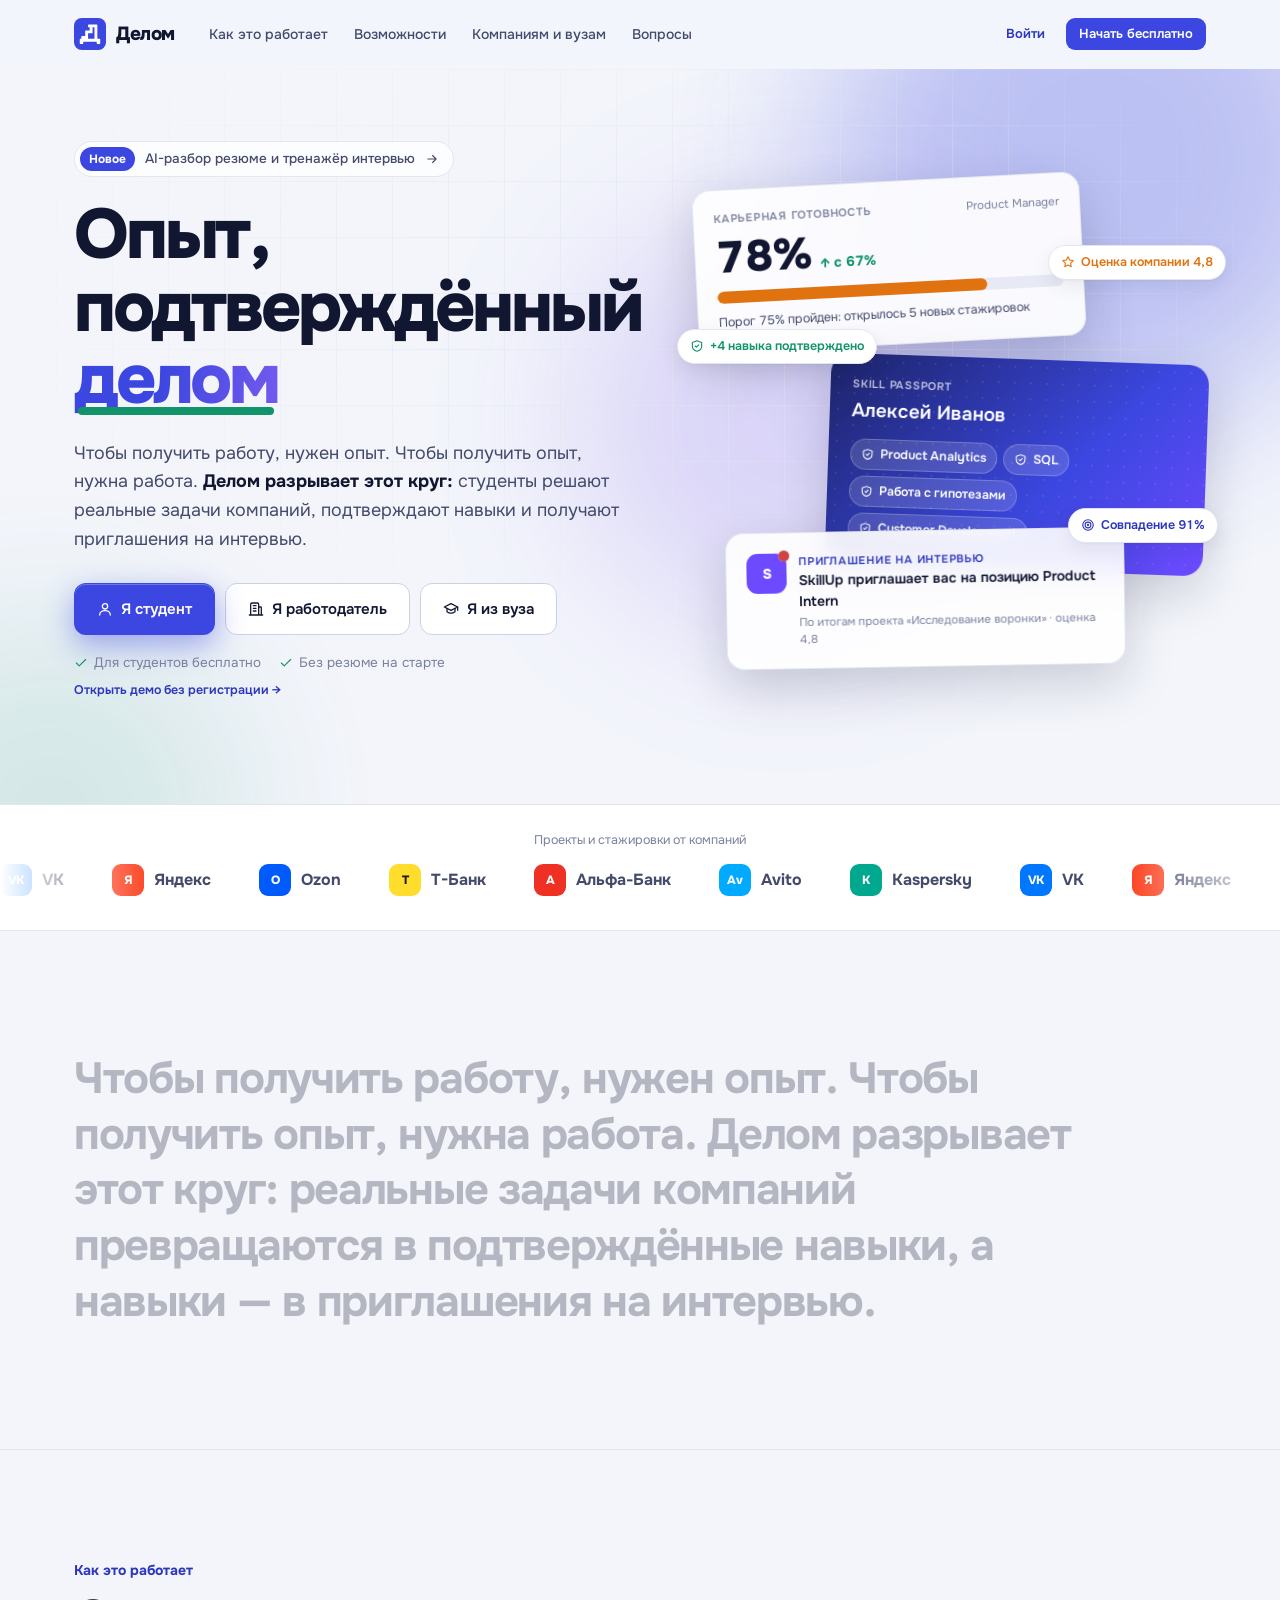
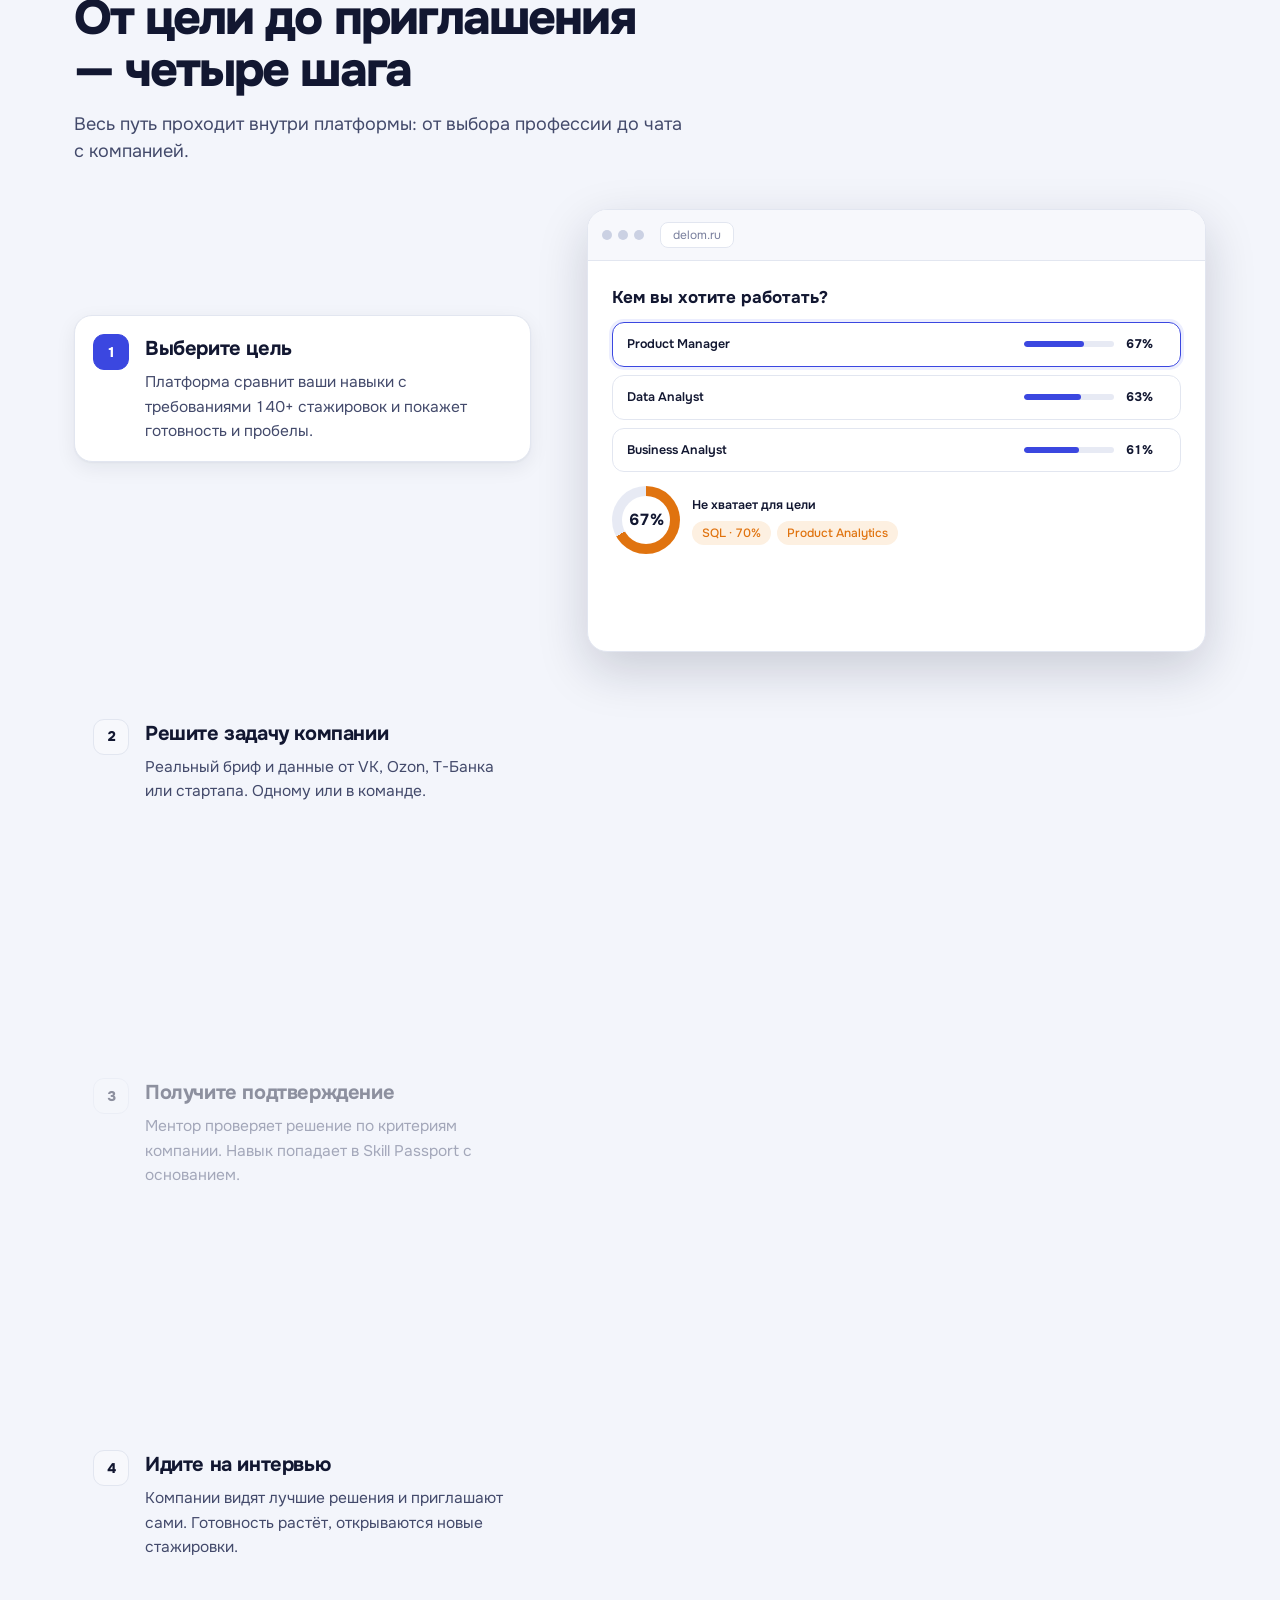
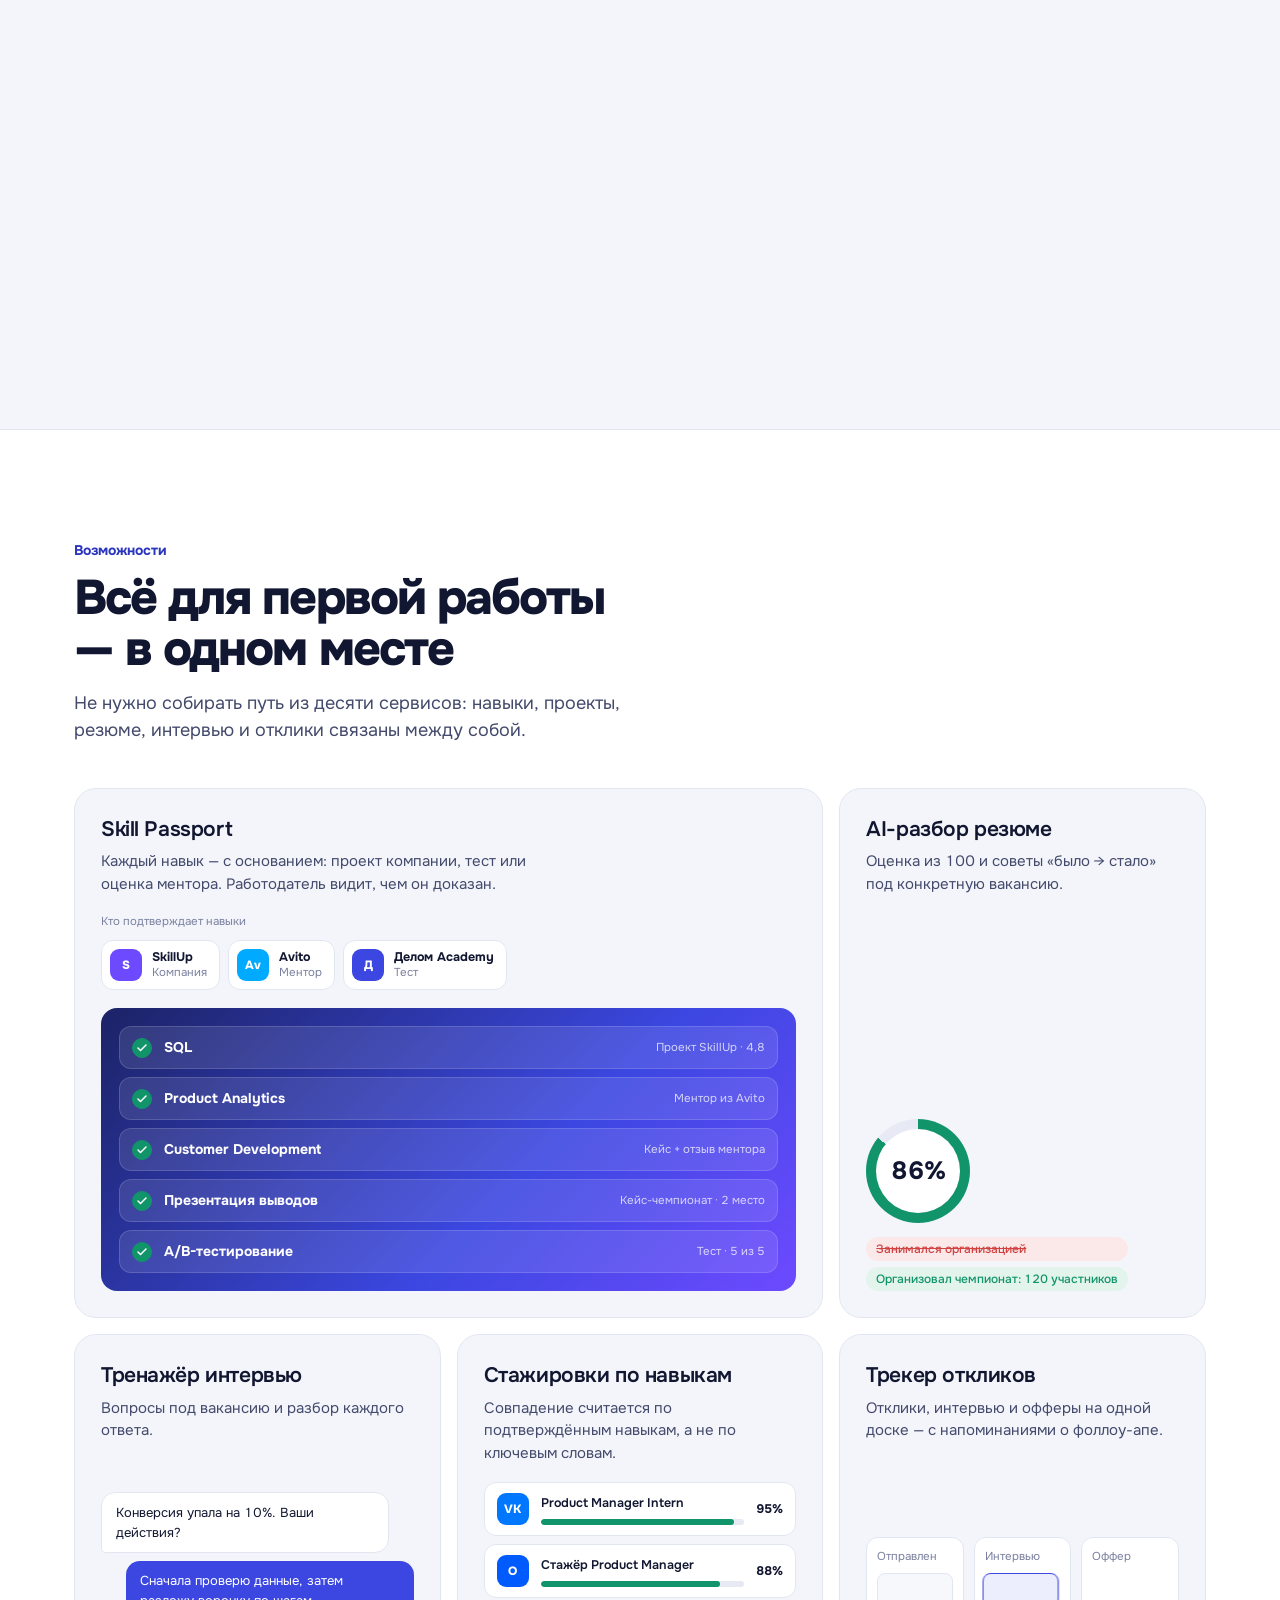
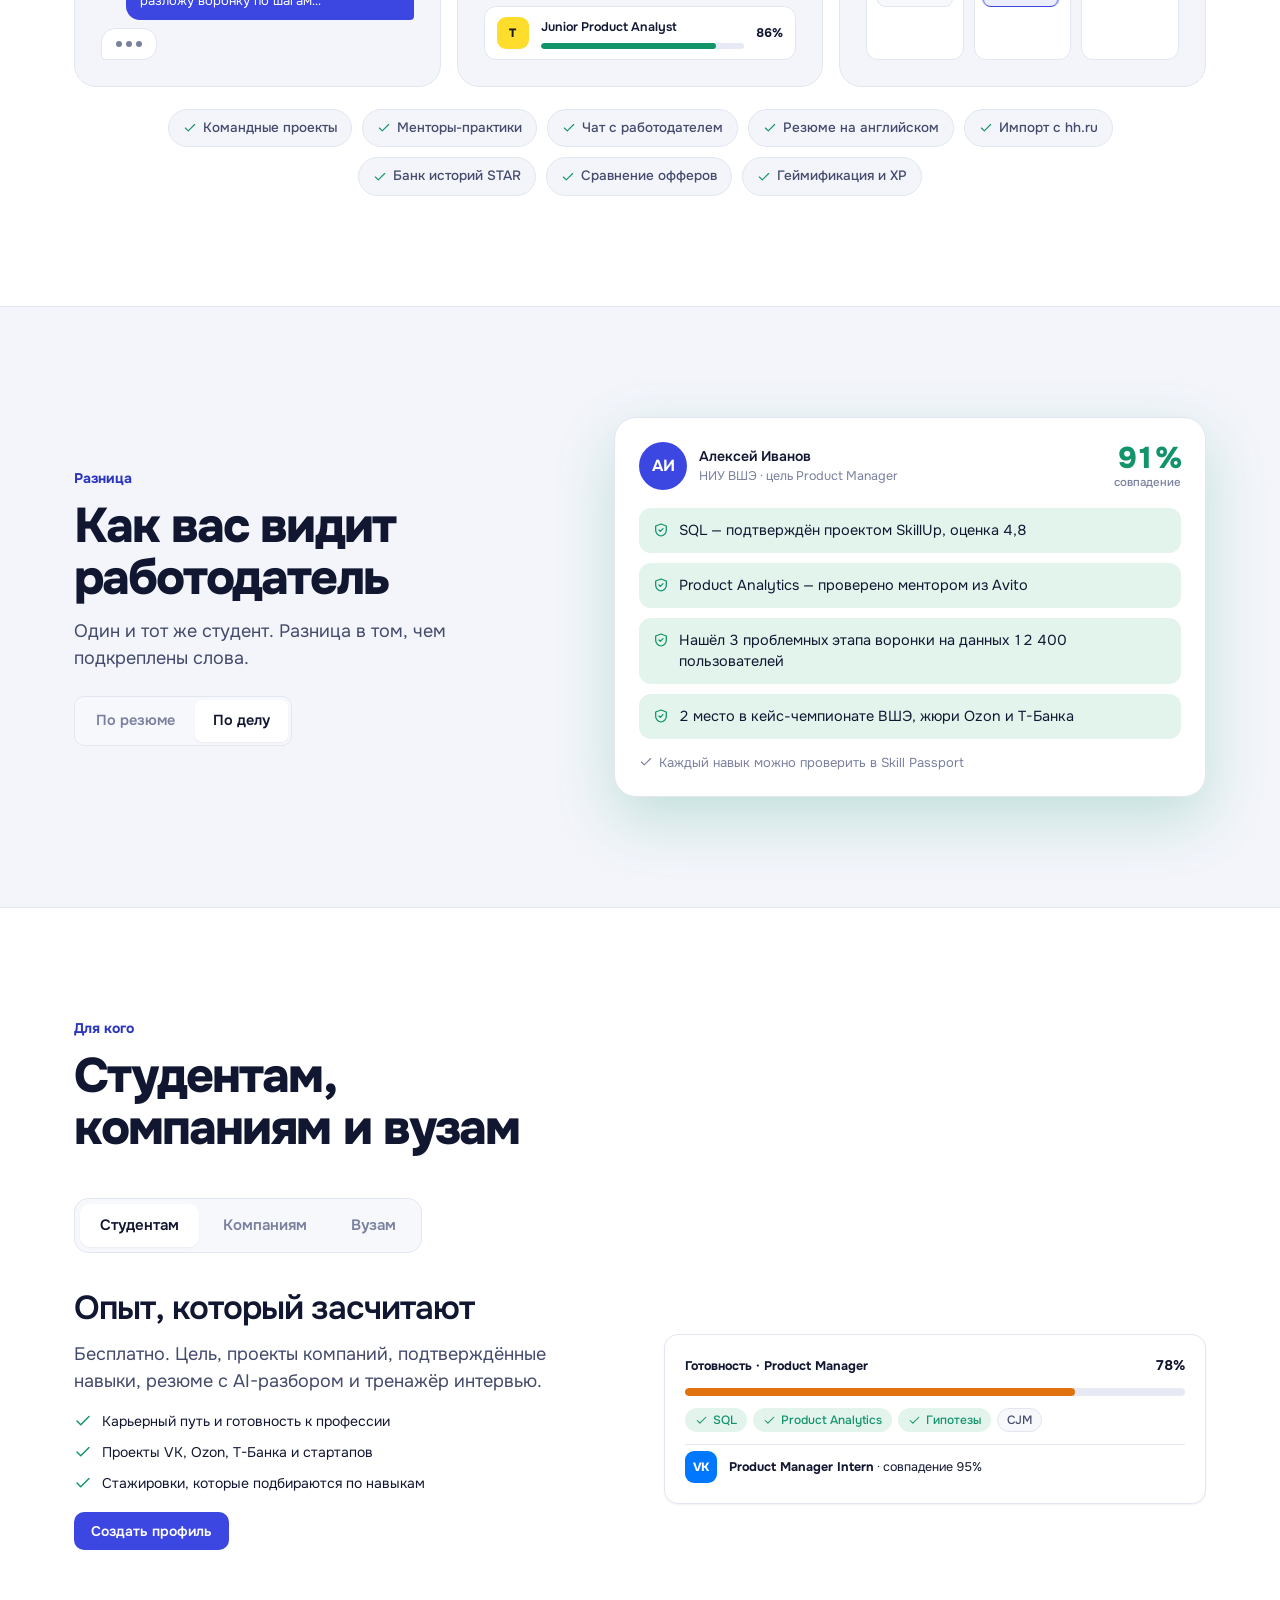
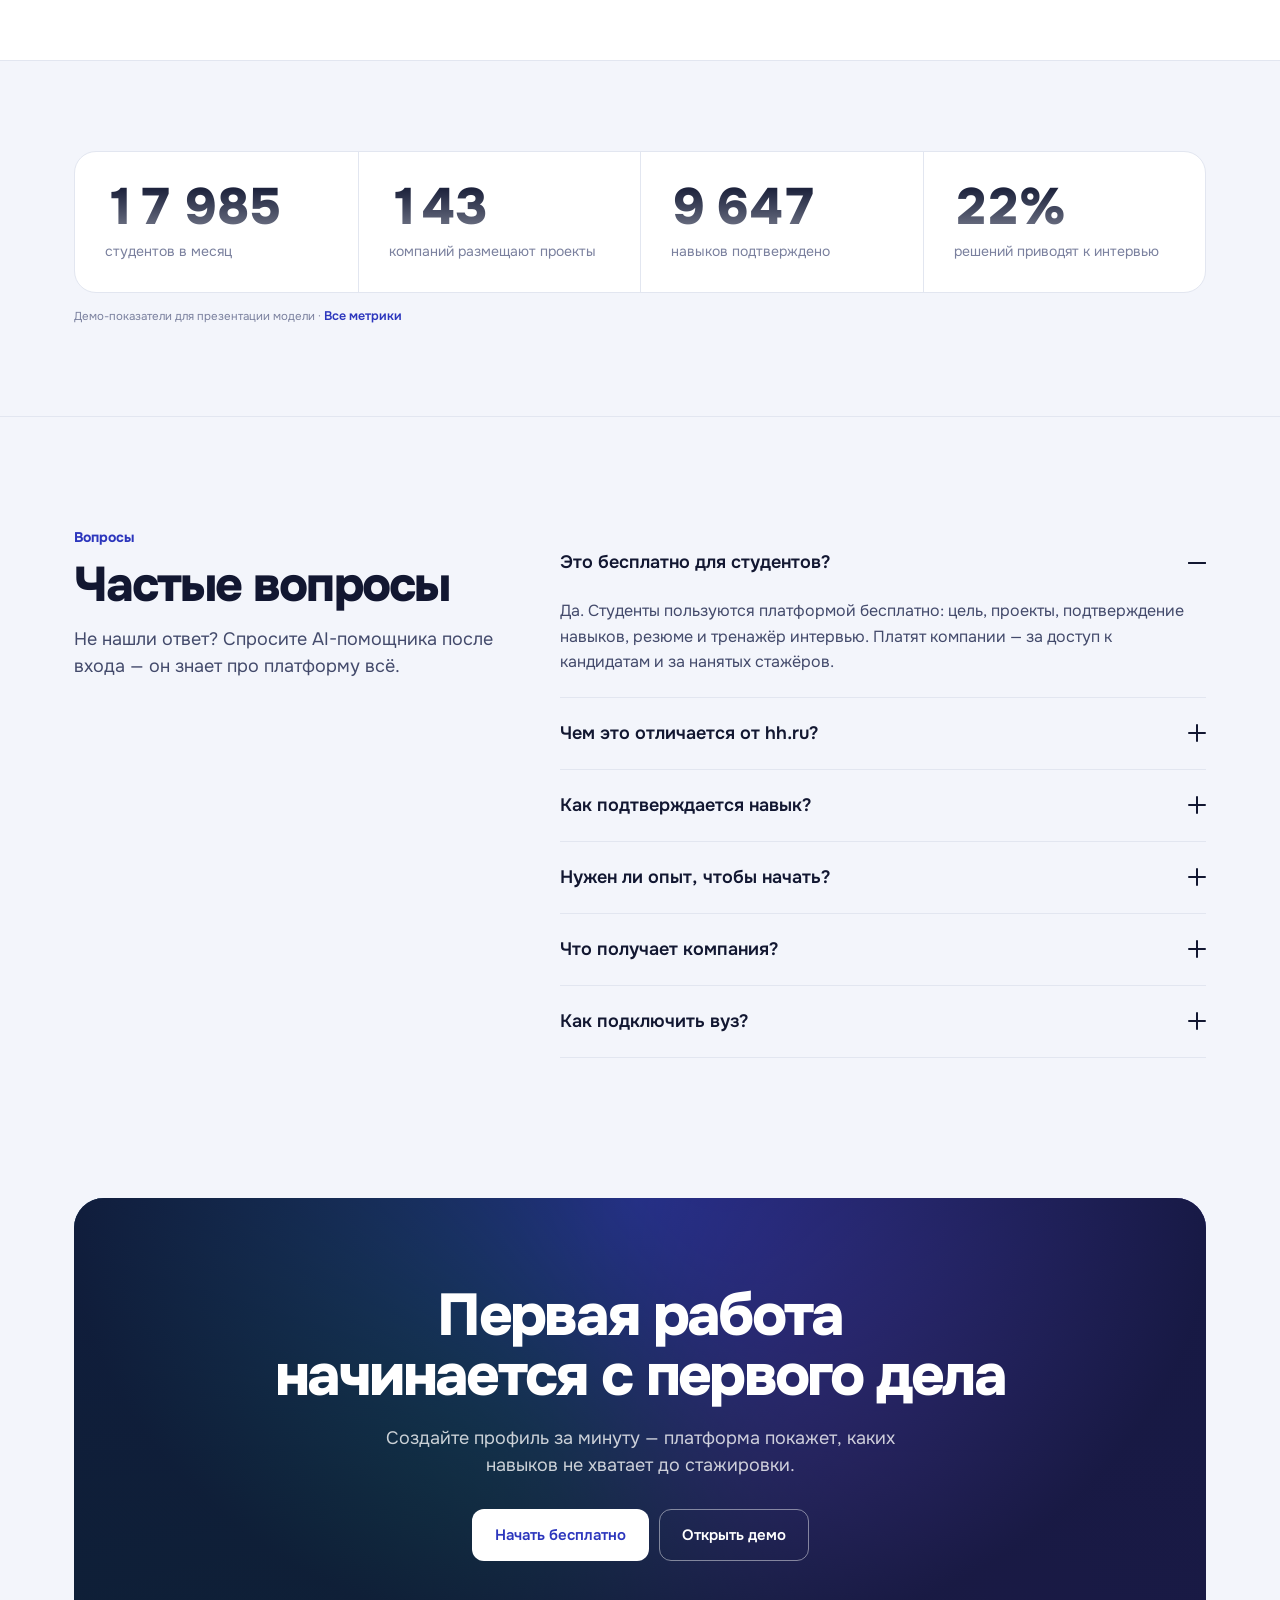
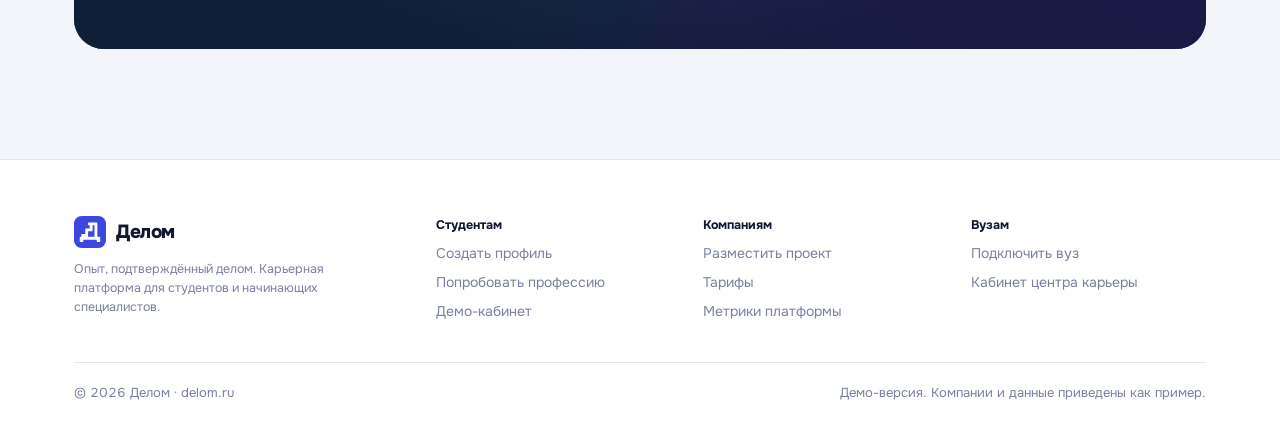
==== commit d250547d: "Мобильная версия: доски столбиком, переключатели без обрезки, кнопка помощника не мешает - доски отк" ====
--- a/index.html
+++ b/index.html
@@ -940,7 +940,8 @@
 @media (max-width:1180px){.bento{grid-template-columns:repeat(2,minmax(0,1fr))}.bt-a{grid-column:span 2}.bt-b,.bt-c,.bt-d,.bt-e{grid-column:span 1}}
 @media (max-width:960px){
  .n3-links{display:none}
- .h3-in,.how3-grid,.cmp3-in,.aud3-panel,.faq3-in{grid-template-columns:1fr}
+ .h3-in,.how3-grid,.cmp3-in,.aud3-panel,.faq3-in{grid-template-columns:minmax(0,1fr)}
+ .h3-in>*,.how3-grid>*,.cmp3-in>*,.aud3-panel>*,.faq3-in>*{min-width:0}
  .h3{padding-block:40px 72px}
  .h3-vis{min-height:440px;max-width:560px;width:100%;margin-inline:auto}
  .how3-steps{padding:0}.h3s{min-height:0}.h3s button{opacity:1}
@@ -1134,7 +1135,128 @@
 }
 /* long words and links never widen the page */
 .quote,.bub,.msg,.task-q,.letter,.card p,.fileln .b,.iss .sm{overflow-wrap:anywhere}
-.card-h{flex-wrap:wrap}
+.card-h{flex-wrap:wrap
+}
+
+@media (max-width:720px){
+ /* --- fixes after the phone audit --- */
+ /* landing: nothing wider than the screen */
+ .n3-in{gap:10px}.n3-in .row{flex-wrap:nowrap}.n3-in .btn{white-space:nowrap}
+ .lp3 .h3-title{font-size:clamp(30px,9.4vw,44px);overflow-wrap:anywhere}
+ .lp3 .annc{max-width:100%}.lp3 .annc span:last-of-type{overflow:hidden;text-overflow:ellipsis;white-space:nowrap;min-width:0}
+ .lp3 .h3-note{flex-wrap:wrap}
+ /* page header actions wrap instead of hiding behind the edge */
+ .page-h>.row{flex-wrap:wrap;overflow:visible;margin-inline:0;padding-inline:0;max-width:100%;width:100%}
+ .page-h>.row .btn{flex:1 1 auto}
+ /* filters: two per row, search on its own line */
+ .filters{flex-wrap:wrap;overflow:visible;margin:0 0 14px;padding:0}
+ .filters>*{flex:1 1 calc(50% - 4px);min-width:0}
+ .filters .search{flex:1 1 100%!important;max-width:none!important}
+ .filters .sel{width:100%}
+ /* long button labels wrap inside the button */
+ .btn-block,.btn-lg{white-space:normal;height:auto;min-height:46px;padding-block:10px;line-height:1.25;text-align:center}
+ /* role switch in the More sheet */
+ .m-roles{grid-template-columns:repeat(2,minmax(0,1fr))}
+ .m-role{flex-direction:row;justify-content:center;font-size:13px;padding:12px 8px}
+ /* resume tips: label and button on one line, text below at full width */
+ .iss{flex-wrap:wrap}.iss>.grow{flex:1 1 100%;order:3;min-width:0}.iss>.btn{margin-left:auto}
+ /* tables as cards */
+ .tbl-m thead{display:none}
+ .tbl-m,.tbl-m tbody,.tbl-m tr,.tbl-m td{display:block;width:100%;min-width:0}
+ .tbl-wrap:has(.tbl-m){overflow:visible}
+ .tbl-m tr{padding:12px 16px;border-bottom:1px solid var(--border)}
+ .tbl-m tr:last-child{border-bottom:0}
+ .card:not([style*="padding:0"]) .tbl-m tr{padding-inline:0}
+ .tbl-m td{display:flex;align-items:center;justify-content:space-between;gap:12px;padding:4px 0;border:0;text-align:left!important}
+ .tbl-m td[data-l]:not([data-l=""])::before{content:attr(data-l);color:var(--muted);font-size:12px;font-weight:500;flex:none;max-width:45%}
+ .tbl-m td[data-l=""]{justify-content:flex-start}
+ .tbl-m td:first-child{font-size:15px;padding-bottom:6px}
+ .tbl-m td:empty{display:none}
+ .tbl-m td>.row{flex-wrap:wrap!important;justify-content:flex-start!important}
+ .tbl-m td:last-child[data-l=""]{padding-top:8px}
+ .tbl-m td:last-child[data-l=""] .btn{flex:1 1 auto}
+ .tbl-m td .check{padding:4px 0}
+}
+/* the page behind an open sheet, menu or assistant does not scroll */
+html:has(#modalRoot .scrim){overflow:hidden}
+@media (max-width:720px){html:has(.ai:not([hidden])){overflow:hidden}}
+.modal,.ai,.pop{overscroll-behavior:contain}
+@media (max-width:720px){
+ /* narrow phones (360 and 320 px): long labels wrap instead of pushing the page wider */
+ .btn{max-width:100%;white-space:normal;height:auto;line-height:1.2;padding-block:8px;text-align:center}
+ .btn-sm{min-height:40px}
+ .pill{max-width:100%;white-space:normal;height:auto;min-height:24px;padding-block:3px;text-align:left}
+ .tabbar{width:100%;max-width:100vw}.tb-i{min-width:0;flex:1 1 0}.tb-i span:last-child{overflow:hidden;text-overflow:ellipsis;white-space:nowrap;max-width:100%}
+ .hbar{grid-template-columns:minmax(84px,36%) minmax(0,1fr) auto!important;gap:8px}
+ .m-cta{left:0;right:0;width:auto;max-width:100vw}
+ .lp-nav .btn,.n3-in .btn{white-space:nowrap}
+}
+@media (max-width:720px){.rub{flex-wrap:wrap}.stars{flex:none}}
+@media (max-width:400px){.n3-in [data-login]{display:none}.lp-nav .lp-in{gap:8px}.lp-nav .btn{padding-inline:10px;font-size:12px}.lp-nav .brand span{font-size:16px}}
+@media (max-width:960px){
+ /* onboarding sheet scrolls: on short screens the buttons used to be cut off below the edge */
+ .modal.onb{display:block;overflow-y:auto;-webkit-overflow-scrolling:touch;max-height:92dvh}
+}
+@media (max-width:720px){
+ .modal.onb{min-height:0}
+ .onb-l{padding:16px 18px 14px;gap:8px}.onb-l h2{font-size:18px!important}
+ .onb-r{padding:16px 18px calc(18px + env(safe-area-inset-bottom,0px))}
+}
+@media (max-width:720px){
+ /* the main onboarding button stays in view while the list of professions scrolls */
+ .onb-r [data-act="startGoal"],.onb-r [data-act="onbSkillsOk"]{position:sticky;bottom:calc(10px + env(safe-area-inset-bottom,0px));z-index:2;box-shadow:0 0 0 10px var(--surface),0 -14px 18px 6px var(--surface)}
+}
+@media (max-width:720px){
+ /* ===== polish after the second phone audit ===== */
+ /* assistant button: smaller, under menus and sheets, steps aside while typing or scrolling down */
+ .fab{width:48px!important;height:48px!important;z-index:29;transition:transform .28s cubic-bezier(.2,.9,.25,1),opacity .2s}
+ body.fab-away .fab{transform:translateY(160px);opacity:0;pointer-events:none}
+ body:has(#modalRoot .scrim) .fab,body:has(.topbar .pop) .fab,body:has(#view input:not([type=checkbox]):not([type=range]):focus,#view textarea:focus) .fab{opacity:0;pointer-events:none}
+ /* boards: stages go one under another instead of sideways */
+ .kb,.kan{display:flex!important;flex-direction:column;overflow:visible;margin-inline:0;padding-inline:0;scroll-snap-type:none;gap:12px}
+ .kb-col,.kan-col{min-height:0;width:100%}
+ .kb-empty{padding:12px}
+ /* segmented controls wrap instead of hiding options behind the edge */
+ .seg{flex-wrap:wrap!important;overflow:visible;max-width:100%}
+ .seg button{flex:1 1 auto;white-space:normal;text-align:center}
+ /* scale captions (min · note · max): the note moves under the ends */
+ .row.between.xs:has(>span:nth-child(3)){flex-wrap:wrap;row-gap:2px}
+ .row.between.xs:has(>span:nth-child(3))>span:nth-child(2){order:3;flex-basis:100%;text-align:center}
+ /* stat cards: icon stays in the corner */
+ .kpi>.row.between{flex-wrap:nowrap;align-items:flex-start;gap:8px}
+ .kpi>.row.between>:first-child{min-width:0}
+ /* people lists: avatar at the top of the card */
+ .cand{align-items:start}
+ /* confirmed skills: status under the name, the name gets the full width */
+ .newskill{display:grid;grid-template-columns:auto minmax(0,1fr);align-items:center}
+ .newskill>.pill{grid-column:2;justify-self:start;margin-top:-4px}
+ /* resume version: vacancy picker and button stack */
+ .row:has(>#ver-job){flex-wrap:wrap}.row>#ver-job{flex:1 1 100%}.row:has(>#ver-job)>.btn{flex:1 1 100%}
+ /* comparison tables that scroll sideways keep the first column in place */
+ .tbl-x th:first-child,.tbl-x td:first-child{position:sticky;left:0;background:var(--surface);z-index:1;box-shadow:1px 0 0 var(--border)}
+ /* rows with a selection checkbox: checkbox and name on one line */
+ .tbl-m tr.m-sel{display:grid;grid-template-columns:auto minmax(0,1fr);column-gap:12px;align-items:center}
+ .tbl-m tr.m-sel>td{grid-column:1/-1}
+ .tbl-m tr.m-sel>td:first-child{grid-column:1;width:auto;padding:0}
+ .tbl-m tr.m-sel>td:nth-child(2){grid-column:2;padding-bottom:6px}
+ /* comfortable touch targets at phone width */
+ .tick{width:30px;height:30px}
+ .stars button{padding:6px}
+ input[type=checkbox],input[type=radio]{width:20px;height:20px;flex:none;accent-color:var(--accent)}
+ .linkish{min-height:36px;display:inline-flex;align-items:center}
+ .icon-btn{min-width:40px;min-height:40px}
+ /* nothing below 11px */
+ .new-tag{font-size:11px}
+ .label{font-size:11.5px}
+}
+@media (max-width:720px){
+ /* long Russian words in headings break with a hyphen instead of widening the page */
+ .view h1,.view h2,.view h3{overflow-wrap:break-word;hyphens:auto;-webkit-hyphens:auto}
+}
+@media (max-width:720px){
+ /* the demo role switch lives in the "More" sheet; the top bar keeps search, notifications and profile */
+ .topbar .role-btn{display:none}
+}
 </style>
 </head>
 <body>
@@ -2098,7 +2220,7 @@
  return `<div class="funnel">${F.map(f=>`<div class="fn-row ${f[2]!==null&&f[2]<45?'hot':''}"><span class="t2">${f[0]}</span><div class="fn-bar"><i style="width:${Math.max(4,f[1]/124)}%"></i></div><span><b>${fmt(f[1])}</b> <span class="cv muted">${f[2]===null?'':f[2]+'%'}</span></span></div>`).join('')}</div><div class="row g8 xs muted" style="margin-top:10px"><span style="width:10px;height:10px;border-radius:3px;background:var(--orange)"></span>Конверсия шага ниже 45% · сквозная конверсия 7,0%</div>`}
 const COH=[['Март',[100,71,62,58]],['Апрель',[100,69,60,55]],['Май',[100,72,63,57]],['Июнь',[100,58,44,39]],['Июль',[100,70,61,null]],['Август',[100,68,null,null]]];
 function cohortHtml(){return `<div class="tbl-wrap"><table class="heat"><thead><tr><th>Когорта</th><th>Месяц 0</th><th>Месяц 1</th><th>Месяц 2</th><th>Месяц 3</th></tr></thead><tbody>${COH.map(([n,v])=>`<tr><td>${n}</td>${v.map((x,i)=>x===null?'<td style="background:var(--surface-2);color:var(--muted)">—</td>':`<td class="${n==='Июнь'&&i>0?'hot':''}" style="background:color-mix(in srgb,var(--accent) ${Math.round(x*.7)}%,var(--surface));color:${x>=90?'#fff':'var(--text)'}">${x}%</td>`).join('')}</tr>`).join('')}</tbody></table></div><div class="row g8 xs muted" style="margin-top:10px"><span style="width:10px;height:10px;border-radius:3px;border:2px solid var(--orange)"></span>Июньская когорта теряет клиентов заметно быстрее остальных</div>`}
-function dataTable(d){return `<div class="tbl-wrap"><table class="tbl"><thead><tr>${d.head.map(h=>`<th>${esc(h)}</th>`).join('')}</tr></thead><tbody>${d.rows.map(r=>`<tr>${r.map((c,i)=>`<td ${i?'':'class="b"'}>${esc(c)}</td>`).join('')}</tr>`).join('')}</tbody></table></div>${d.note?`<p class="sm t2">${esc(d.note)}</p>`:''}`}
+function dataTable(d){return `<div class="tbl-wrap"><table class="tbl tbl-x"><thead><tr>${d.head.map(h=>`<th>${esc(h)}</th>`).join('')}</tr></thead><tbody>${d.rows.map(r=>`<tr>${r.map((c,i)=>`<td ${i?'':'class="b"'}>${esc(c)}</td>`).join('')}</tr>`).join('')}</tbody></table></div>${d.note?`<p class="sm t2">${esc(d.note)}</p>`:''}`}
 const SUM_MIN=150;
 const wsReady=w=>w.tasks.every(Boolean)&&!!w.file&&(w.summary||'').trim().length>=SUM_MIN;
 function wsHint(w){const miss=[];const n=w.tasks.filter(Boolean).length;if(n<w.tasks.length)miss.push(`отметьте задачи (${n} из ${w.tasks.length})`);if(!w.file)miss.push('загрузите файл решения');const l=(w.summary||'').trim().length;if(l<SUM_MIN)miss.push(`опишите итог (ещё ${SUM_MIN-l} знаков)`);return miss.length?'Осталось: '+miss.join(', ')+'.':'Всё готово к отправке.'}
@@ -2846,7 +2968,7 @@
 function appOffers(){const os=offers(),w=weights(),st=task('offAdv');const best=[...os].sort((a,b)=>offTotal(b)-offTotal(a))[0];const topC=[...CRIT].sort((a,b)=>w[b[0]]-w[a[0]])[0];
  return `<div class="split"><div class="stack">
   <section class="card col g12"><h2>Сравнение предложений</h2><p class="sm t2">Оцените каждое предложение от 1 до 10 по критериям и задайте, что важно лично вам.</p>
-   <div class="tbl-wrap"><table class="tbl"><thead><tr><th>Критерий</th>${os.map(o=>`<th>${esc(o.co)}<div class="xs muted" style="text-transform:none;letter-spacing:0">${esc(o.title)} · ${rub(o.sal)}</div></th>`).join('')}</tr></thead><tbody>
+   <div class="tbl-wrap"><table class="tbl tbl-x"><thead><tr><th>Критерий</th>${os.map(o=>`<th>${esc(o.co)}<div class="xs muted" style="text-transform:none;letter-spacing:0">${esc(o.title)} · ${rub(o.sal)}</div></th>`).join('')}</tr></thead><tbody>
    ${CRIT.map(([k,n])=>`<tr><td class="b">${n}</td>${os.map(o=>`<td><select class="sel" style="height:32px" data-off="${o.id}:${k}">${[1,2,3,4,5,6,7,8,9,10].map(v=>`<option ${o.sc[k]===v?'selected':''}>${v}</option>`).join('')}</select></td>`).join('')}</tr>`).join('')}
    <tr><td class="b">Итог с учётом весов</td>${os.map(o=>`<td><div class="row g8" style="flex-wrap:nowrap"><div style="width:70px">${bar(offTotal(o),o===best?'gr':'')}</div><b>${offTotal(o)}</b>${o===best?'<span class="pill ok" style="height:20px;font-size:11px">лучше</span>':''}</div></td>`).join('')}</tr></tbody></table></div>
    <div class="quote sm">С вашими приоритетами лидирует <b>${esc(best.co)}</b>: для вас важнее всего «${topC[1].toLowerCase()}», и здесь это предложение сильнее.</div>
@@ -3011,7 +3133,7 @@
  <div class="page-h"><div><span class="label">Проверка решения · ${esc(p.company)}</span><h1 style="margin-top:4px">${esc(p.short)}</h1></div>${done?`<span class="pill ok" style="height:32px;padding:0 12px">${ic('check')}Проверено · оценка ${S.scores[pid]||p.score}</span>`:'<span class="pill pr" style="height:32px;padding:0 12px">Ждёт проверки</span>'}</div>
  <div class="split">
   <div class="stack">
-   <section class="card col g12"><div class="row g12" style="flex-wrap:nowrap">${av('АИ','#3B47E0',44)}<div class="grow"><div class="b">Алексей Иванов</div><div class="sm muted">НИУ ВШЭ · Бизнес-информатика, 3 курс${S.teams[pid]?` · команда «${esc(S.teams[pid].name)}»`:''}</div></div><span class="xs muted">Отправлено ${esc(w.sentAt||todayStr())}${w.attempt>1?` · попытка ${w.attempt}`:''}</span></div>
+   <section class="card col g12"><div class="row g12" style="flex-wrap:nowrap">${av('АИ','#3B47E0',44)}<div class="grow"><div class="b">Алексей Иванов</div><div class="sm muted">НИУ ВШЭ · Бизнес-информатика, 3 курс${S.teams[pid]?` · команда «${esc(S.teams[pid].name)}»`:''}</div><div class="xs muted">Отправлено ${esc(w.sentAt||todayStr())}${w.attempt>1?` · попытка ${w.attempt}`:''}</div></div></div>
     <div class="quote sm"><b>Итог решения.</b> ${esc(w.summary||'—')}</div>
     ${w.file?`<button class="fileln" data-act="openStored" data-id="ws-${pid}"><span class="fi" style="background:var(--orange-soft);color:var(--orange)">${esc(extOf(w.file).toUpperCase().slice(0,4))}</span><span class="grow"><div class="b" style="font-size:13.5px">${esc(w.file)}</div><div class="xs muted">${w.fileSize?fmtSize(w.fileSize)+' · ':''}открыть решение</div></span><span class="muted">${ic('eye')}</span></button>`:''}
     ${(w.history||[]).length?`<div class="col g6"><span class="label">История доработок</span>${w.history.map(h=>`<div class="sm t2">${esc(h.date)} — ${esc(h.comment)}</div>`).join('')}</div>`:''}</section>
@@ -3057,7 +3179,7 @@
  </div>`};
 function uniReportHtml(){const fresh=skAll().filter(s=>s.fresh).length,inv=Object.values(S.inv).filter(i=>i.st==='accepted').length;
  const row=r=>`<tr>${r.map(c=>`<td>${esc(String(c))}</td>`).join('')}</tr>`;
- return `<!DOCTYPE html><html lang="ru"><head><meta charset="utf-8"><title>Отчёт центра карьеры НИУ ВШЭ</title><style>body{font:14px/1.55 system-ui,sans-serif;max-width:860px;margin:32px auto;padding:0 24px;color:#1B1F33}h1{font-size:22px}h2{font-size:16px;margin-top:26px;color:#3B47E0}table{border-collapse:collapse;width:100%}td,th{border-bottom:1px solid #E2E6F0;padding:6px 8px;text-align:left}th{font-size:12px;color:#6A7090}.k{display:grid;grid-template-columns:repeat(4,1fr);gap:10px}.k div{border:1px solid #E2E6F0;border-radius:10px;padding:10px}.k b{display:block;font-size:22px}</style></head><body>
+ return `<!DOCTYPE html><html lang="ru"><head><meta charset="utf-8"><title>Отчёт центра карьеры НИУ ВШЭ</title><style>body{font:14px/1.55 system-ui,sans-serif;max-width:860px;margin:32px auto;padding:0 24px;color:#1B1F33}h1{font-size:22px}h2{font-size:16px;margin-top:26px;color:#3B47E0}table{border-collapse:collapse;width:100%}td,th{border-bottom:1px solid #E2E6F0;padding:6px 8px;text-align:left}th{font-size:12px;color:#6A7090}.k{display:grid;grid-template-columns:repeat(auto-fit,minmax(130px,1fr));gap:10px}table{display:block;overflow-x:auto}.k div{border:1px solid #E2E6F0;border-radius:10px;padding:10px}.k b{display:block;font-size:22px}</style></head><body>
  <p style="color:#6A7090">НИУ ВШЭ · ${UNI.unit} · сформировано ${todayStr()} на платформе ${BRAND}</p><h1>Карьерная готовность студентов: осенний семестр 2026</h1>
  <div class="k"><div><b>${fmt(1240)}</b>студентов на платформе</div><div><b>${fmt(3860+fresh)}</b>подтверждённых навыков</div><div><b>${fmt(612+doneProjects().length)}</b>проектов с компаниями</div><div><b>${fmt(184+inv)}</b>приглашений на интервью</div></div>
  <h2>Образовательные программы</h2><table><tr><th>Программа</th><th>Студентов</th><th>Средняя готовность</th><th>Стажировки</th></tr>${UNI.programs.map(r=>row([r[0],r[1],r[2]+'%',r[3]])).join('')}</table>
@@ -4109,8 +4231,12 @@
  // keep the active tab of any tab strip in view
  $$('#view .tabs, #view .seg').forEach(t=>{const on=$('.on',t);if(on&&t.scrollWidth>t.clientWidth)t.scrollLeft=on.offsetLeft-(t.clientWidth-on.offsetWidth)/2});
  // detail screens: primary action pinned above the tab bar
+ document.body.classList.remove('fab-away');
  const old=$('#mCta');if(old)old.remove();document.body.classList.remove('has-cta');
  const n=parse().n;if(!bare&&['project','job','workspace'].includes(n)){const b=$('#view aside .btn-lg');if(b){const w=document.createElement('div');w.id='mCta';w.className='m-cta';w.appendChild(b.cloneNode(true));w.firstChild.removeAttribute('id');document.body.appendChild(w);document.body.classList.add('has-cta')}}}
+/* assistant button steps aside while the page scrolls down and comes back on scroll up */
+(()=>{let y=scrollY;addEventListener('scroll',()=>{if(!isM())return;const ny=scrollY,d=ny-y;if(Math.abs(d)<10)return;
+ document.body.classList.toggle('fab-away',d>0&&ny>140&&ny<document.documentElement.scrollHeight-innerHeight-40);y=ny},{passive:true})})();
 const _afterRender=afterRender;
 afterRender=function(){_afterRender();mAfter()};
 MQ_M.addEventListener&&MQ_M.addEventListener('change',()=>{if(!BARE.includes(parse().n))render()});
@@ -4151,6 +4277,14 @@
  let bar=$('#lpSticky');if(!bar){lp.insertAdjacentHTML('beforeend',`<div class="lp-sticky" id="lpSticky"><button class="btn btn-p btn-lg" data-go="auth-student">Начать бесплатно</button><button class="btn btn-s btn-lg" data-act="demoLogin" aria-label="Открыть демо">Демо</button></div>`);bar=$('#lpSticky')}
  const hero=$('#h3'),fin=$('.fin3');const f=()=>{if(!isM()){bar.classList.remove('on');return}const hb=hero?hero.getBoundingClientRect().bottom:0,ft=fin?fin.getBoundingClientRect().top:1e9;bar.classList.toggle('on',hb<60&&ft>innerHeight*.9)};
  window.addEventListener('scroll',f,{passive:true});L3.fns.push(['scroll',f]);f()};
+
+/* tables become stacked cards on phones: every cell gets its column name */
+function mTables(){$$('#view table.tbl:not(.tbl-x)').forEach(t=>{const heads=$$('thead th',t).map(h=>h.textContent.trim());
+ $$('tbody tr',t).forEach(tr=>{const cells=[...tr.children];
+  // a leading cell with only a checkbox is a row selector: it and the main cell after it need no column name
+  const sel=cells[0]&&cells[0].querySelector('input[type=checkbox]')&&!cells[0].textContent.trim();tr.classList.toggle('m-sel',!!sel);
+  cells.forEach((td,i)=>{if(td.colSpan>1)return;const l=(i===0||sel&&i===1)?'':heads[i]||'';if(td.dataset.l!==l)td.dataset.l=l})});t.classList.add('tbl-m')})}
+new MutationObserver(()=>{if(mTables.q)return;mTables.q=requestAnimationFrame(()=>{mTables.q=0;mTables()})}).observe(document.getElementById('view'),{childList:true,subtree:true});
 if(!location.hash)history.replaceState(null,'',S.authed?'#dashboard':'#welcome');
 render(true);
 </script>
